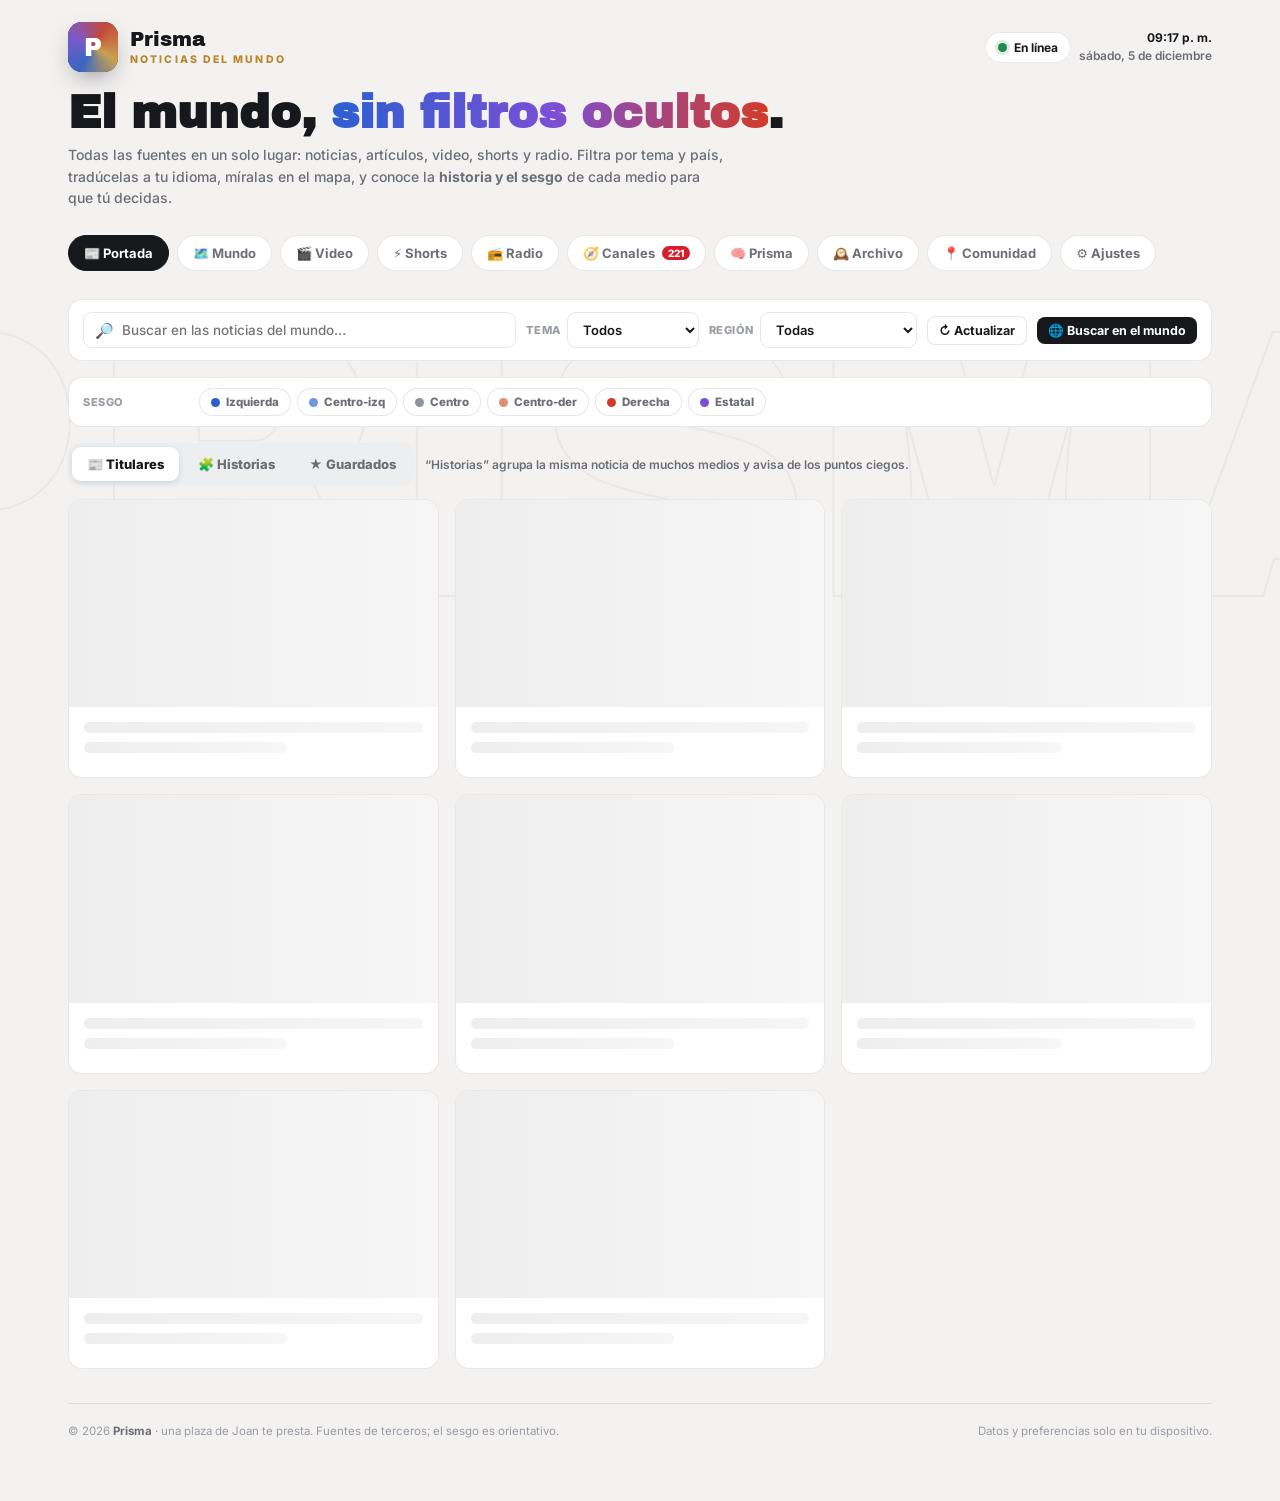
==== noticias.html @ 922c47dc "Perf de red: quitar peaje del sondeo, carrera de proxies en paralelo, timeouts en fallbacks - probeP" ====
<!DOCTYPE html>
<html lang="es-CO">
<head>
<meta charset="UTF-8">
<meta name="viewport" content="width=device-width, initial-scale=1.0, viewport-fit=cover">
<title>Prisma · Noticias del mundo</title>
<meta name="description" content="Todas las fuentes del mundo en un solo lugar: filtradas, traducidas, en el mapa, y con la historia y el sesgo de cada medio a la vista.">
<meta name="theme-color" content="#17181c">
<meta name="apple-mobile-web-app-capable" content="yes">
<meta name="mobile-web-app-capable" content="yes">
<meta name="apple-mobile-web-app-status-bar-style" content="black-translucent">
<meta name="apple-mobile-web-app-title" content="Prisma">
<link rel="icon" type="image/png" href="[data-uri]">
<link rel="apple-touch-icon" href="[data-uri]">
<link rel="manifest" href="data:application/json,%7B%22name%22%3A%22Prisma%20%C2%B7%20Noticias%20del%20mundo%22%2C%22short_name%22%3A%22Prisma%22%2C%22start_url%22%3A%22.%2Fnoticias.html%22%2C%22scope%22%3A%22.%2F%22%2C%22display%22%3A%22standalone%22%2C%22background_color%22%3A%22%2317181c%22%2C%22theme_color%22%3A%22%2317181c%22%2C%22icons%22%3A%5B%7B%22src%22%3A%22data%3Aimage%2Fpng%3Bbase64%2CiVBORw0KGgoAAAANSUhEUgAAAgAAAAIACAYAAAD0eNT6AAAOfUlEQVR42u3WwWkCURSGUbswCwsIWEIgrViSmywtwHJCdlYTWxDhwcz9zuI0cN8w%2F3c4fpz%2BAYCWgyMAgAAAAAQAACAAAAABAAAIAABAAAAAAgAAEAAAgAAAAAQAACAAAAABAAAIAABAAACvety%2F3QEEADB15N%2FlfiAAgMjoiwEQAIDhFwIgAID6%2BIsAEABAcPiFAAgAID7%2BIgAEABAdfxEAAgCIjr8IAAEARMdfBIAAAKLjLwJAAADR8RcBIAAAAQAIAKAy%2FiIABAAQHX8RAAIAEACAAAAq4y8CQAAAAgAQAIAAAAQAMHb8RQAIAEAAAAIAEACAAAAEACAAAAEACAAQAAIAEAAgAAQAIADA%2BIsAQACACDD%[base64]%2B4IAAIaOvDgAAQAYfTEAAgAw%2FEIABABg%2BIUACADA%2BIsAEACA8RcBIACA8vALARAAQHz8RQAIACA6%2FiIABAAIAAEACAAw%2FiIAEABg%2FEUAIADA%2BIsAQACAABAAgAAA4y8CAAEAAkAAAAIAjL8IAAQACAABAAIAEAACAAQAYPxFAAgAQAAIABAAgAAQACAAAAEgAEAAAAJAAIAAAASAAAABAAIAAQACAIw%[base64]%2BV3GQFAJQD%2Bvj6X8Z9CALDJka%2FGgUHvBcDKkRcHCABGj%2F6kGDDojQDY4uiLAQQAux%2F%2BPYeAQZ8dAHsafiGAADD8YwgAAWD4hQACgNj47yUCDPq8AJg0%2FiJAAGD8RYAAEADR8RcBAgDDLwQEgAAIDr8QEAAYfxEgAARAfPxFgADA%2BIsAASAAouMvAgQAAkAACAABIAAQABh%2FESAAWgFQHn8RIAAw%2FiJAACQDwPiLAAGA8RcBAiAWAEZfBAgABIAAEAACAAEgADD%2BIkAATA8AYy8CBAACQAAIAAGAABAAGH8RIACmB4CRFwECAAEgAASAAEAACAAEgAAQAAIAASAAMP4iQACMCwDjLgIEAAJAAAgAAYAAEAAIAAEgAAQAAkAAIAAEgAAQAAIAAYAAEAACQAAIAAQAAkAACAABIAAQAAgAASAABIAAQABg%[base64]%[base64]%2F%2BvjY5QAAAABJRU5ErkJggg%3D%3D%22%2C%22sizes%22%3A%22512x512%22%2C%22type%22%3A%22image%2Fpng%22%2C%22purpose%22%3A%22any%20maskable%22%7D%5D%7D">
<link rel="preconnect" href="https://fonts.googleapis.com">
<link rel="preconnect" href="https://fonts.gstatic.com" crossorigin>
<link rel="stylesheet" href="https://fonts.googleapis.com/css2?family=Archivo+Black&family=Inter:wght@400..900&family=JetBrains+Mono:wght@500..700&display=swap" media="print" onload="this.media='all'">
<noscript><link rel="stylesheet" href="https://fonts.googleapis.com/css2?family=Archivo+Black&family=Inter:wght@400..900&family=JetBrains+Mono:wght@500..700&display=swap"></noscript>
<style>
  :root{
    --negro:#17181c;--negro-2:#24262e;--negro-3:#2f323c;
    --rojo:#D81E2C;--rojo-osc:#A8121E;
    --oro:#b8862b;--oro-cl:#d9a83e;
    --verde:#1f8a4c;--ambar:#b7791f;--azul:#2b7fff;
    --blanco:#ffffff;--hueso:#f3f2f1;--gris:#6c6f76;--gris-claro:#9a9da4;
    --linea:rgba(23,24,28,.1);--linea-2:rgba(23,24,28,.06);--r:14px;
    /* espectro de sesgo (convencion AllSides: azul=izq, rojo=der) */
    --izq:#2b5fd0;--ci:#6f97e0;--centro:#8f949c;--cd:#e0906f;--der:#d23b28;--estatal:#7a4fd6;
  }
  *{box-sizing:border-box;margin:0;padding:0}
  html,body{min-height:100%}
  body{font-family:'Inter',system-ui,-apple-system,sans-serif;background:var(--hueso);color:var(--negro);
    -webkit-font-smoothing:antialiased;position:relative;overflow-x:hidden}
  h1,h2,h3,h4{line-height:1.14;letter-spacing:-.01em}
  .display{font-family:'Archivo Black',system-ui,sans-serif;letter-spacing:0}
  .mono{font-family:'JetBrains Mono',monospace}
  button,select,input,textarea{font-family:inherit}
  button{cursor:pointer;border:none;background:none}
  a{color:inherit;text-decoration:none}
  img{max-width:100%;display:block}

  body::before{content:"PRISMA";position:fixed;font-family:'Archivo Black',sans-serif;font-size:30vw;
    color:transparent;-webkit-text-stroke:2px rgba(23,24,28,.045);top:52%;left:50%;
    transform:translate(-50%,-50%);white-space:nowrap;pointer-events:none;z-index:0}

  .wrap{position:relative;z-index:1;max-width:1180px;margin:0 auto;padding:22px 18px 60px}

  /* ---- cabecera ---- */
  header{display:flex;align-items:center;justify-content:space-between;gap:14px;flex-wrap:wrap}
  .brand{display:flex;align-items:center;gap:12px}
  .seal{width:50px;height:50px;border-radius:14px;background:var(--negro);color:#fff;display:grid;place-items:center;
    font-family:'Archivo Black';font-size:25px;box-shadow:0 10px 26px -10px rgba(23,24,28,.6);flex:none;position:relative;overflow:hidden}
  .seal::after{content:"";position:absolute;inset:0;background:conic-gradient(from 210deg,var(--izq),#7a4fd6,var(--der),var(--oro-cl),var(--izq));opacity:.9;mix-blend-mode:screen}
  .seal span{position:relative;z-index:1}
  .brand .bt .l1{font-family:'Archivo Black';font-size:20px;line-height:1}
  .brand .bt .l2{font-size:10.5px;color:var(--oro);font-weight:800;letter-spacing:.2em;text-transform:uppercase;margin-top:4px}
  .hstatus{display:flex;align-items:center;gap:8px;flex-wrap:wrap}
  .chip-net{display:inline-flex;align-items:center;gap:7px;font-size:12px;font-weight:700;padding:7px 12px;border-radius:999px;
    background:#fff;border:1.5px solid var(--linea)}
  .chip-net .led{width:9px;height:9px;border-radius:50%;background:var(--gris-claro);flex:none}
  .chip-net.on .led{background:var(--verde);box-shadow:0 0 0 3px rgba(31,138,76,.16)}
  .chip-net.off .led{background:var(--ambar)}
  .clock{font-size:12px;color:var(--gris);font-weight:600;text-align:right;line-height:1.5}
  .clock b{color:var(--negro)}

  /* ---- ticker ultima hora ---- */
  .ticker{margin:16px 0 4px;background:var(--negro);color:#fff;border-radius:12px;display:flex;align-items:center;gap:0;overflow:hidden;height:42px}
  .ticker .lbl{background:var(--rojo);height:100%;display:flex;align-items:center;gap:7px;padding:0 14px;font-weight:900;font-size:11.5px;
    letter-spacing:.08em;text-transform:uppercase;white-space:nowrap;flex:none}
  .ticker .lbl .dotlive{width:8px;height:8px;border-radius:50%;background:#fff;animation:pulse 1.1s infinite}
  .ticker .track{flex:1;overflow:hidden;position:relative;height:100%}
  .ticker .move{position:absolute;white-space:nowrap;display:flex;align-items:center;height:100%;will-change:transform;animation:tick 60s linear infinite}
  .ticker .move:hover{animation-play-state:paused}
  .ticker .move a{font-size:13px;font-weight:600;padding:0 26px;color:#f0f0f0;position:relative}
  .ticker .move a::before{content:"";position:absolute;left:0;top:50%;width:4px;height:4px;border-radius:50%;background:var(--oro-cl);transform:translateY(-50%)}
  @keyframes tick{from{transform:translateX(0)}to{transform:translateX(-50%)}}
  @keyframes pulse{50%{opacity:.3}}

  /* ---- hero ---- */
  .hero{margin:18px 0 6px}
  .hero h1{font-family:'Archivo Black';font-size:clamp(28px,5.4vw,46px);line-height:1}
  .hero h1 .g{background:linear-gradient(90deg,var(--izq),#7a4fd6,var(--der));-webkit-background-clip:text;background-clip:text;-webkit-text-fill-color:transparent}
  .hero p{color:var(--gris);font-size:14px;font-weight:500;margin-top:8px;max-width:660px;line-height:1.55}

  /* ---- tabs ---- */
  .tabs{display:flex;gap:8px;flex-wrap:wrap;margin:16px 0 18px;position:sticky;top:0;z-index:30;padding:10px 0;
    background:linear-gradient(var(--hueso) 72%,transparent)}
  .tab{border:1.5px solid var(--linea);background:#fff;padding:9px 15px;border-radius:999px;font-weight:700;font-size:13px;
    color:var(--gris);transition:.13s;display:inline-flex;align-items:center;gap:7px}
  .tab:hover{border-color:var(--negro);color:var(--negro)}
  .tab.on{background:var(--negro);border-color:var(--negro);color:#fff}
  .tab .b{font-size:10px;background:var(--rojo);color:#fff;border-radius:999px;padding:1px 6px;font-weight:800}

  .view{display:none;animation:fade .25s ease}
  .view.on{display:block}
  @keyframes fade{from{opacity:0;transform:translateY(4px)}to{opacity:1;transform:none}}

  /* ---- filtros ---- */
  .filters{background:#fff;border:1px solid var(--linea);border-radius:var(--r);padding:12px 14px;margin-bottom:16px;
    display:flex;gap:10px;flex-wrap:wrap;align-items:center}
  .fgroup{display:flex;align-items:center;gap:6px}
  .fgroup>span{font-size:11px;font-weight:800;text-transform:uppercase;letter-spacing:.05em;color:var(--gris-claro)}
  .sel{font-size:13px;font-weight:600;padding:8px 11px;border:1.5px solid var(--linea);border-radius:9px;background:#fff;color:var(--negro)}
  .sel:focus{outline:none;border-color:var(--negro)}
  .search{flex:1;min-width:180px;display:flex;align-items:center;gap:8px;background:#fff;border:1.5px solid var(--linea);border-radius:9px;padding:0 11px}
  .search input{border:none;outline:none;padding:9px 0;font-size:13.5px;font-weight:500;width:100%;background:none}
  .search .ic{color:var(--gris-claro);font-size:15px}
  .btn{display:inline-flex;align-items:center;justify-content:center;gap:7px;font-weight:700;font-size:13.5px;padding:9px 15px;border-radius:10px;transition:.13s;white-space:nowrap}
  .btn-negro{background:var(--negro);color:#fff}.btn-negro:hover{background:var(--negro-2)}
  .btn-ghost{background:#fff;border:1.5px solid var(--linea);color:var(--negro)}.btn-ghost:hover{border-color:var(--negro)}
  .btn-sm{padding:6px 11px;font-size:12.5px;border-radius:8px}
  .btn[disabled]{opacity:.45;cursor:not-allowed}

  /* chips de sesgo (filtro) */
  .biaschips{display:flex;gap:6px;flex-wrap:wrap}
  .bchip{font-size:11.5px;font-weight:800;padding:6px 11px;border-radius:999px;border:1.5px solid var(--linea);background:#fff;color:var(--gris);display:inline-flex;align-items:center;gap:6px}
  .bchip .dot{width:9px;height:9px;border-radius:50%}
  .bchip.on{color:#fff;border-color:transparent}
  .bchip[data-b="izq"].on{background:var(--izq)} .bchip[data-b="ci"].on{background:var(--ci)}
  .bchip[data-b="centro"].on{background:var(--centro)} .bchip[data-b="cd"].on{background:var(--cd)}
  .bchip[data-b="der"].on{background:var(--der)} .bchip[data-b="estatal"].on{background:var(--estatal)}

  /* ---- feed ---- */
  .feedgrid{display:grid;grid-template-columns:repeat(auto-fill,minmax(310px,1fr));gap:16px}
  .art{background:#fff;border:1px solid var(--linea);border-radius:var(--r);overflow:hidden;display:flex;flex-direction:column;transition:.15s}
  .art:hover{transform:translateY(-3px);box-shadow:0 22px 44px -26px rgba(23,24,28,.5)}
  .art .thumb{aspect-ratio:16/9;background:#e9eaec no-repeat center/cover;position:relative}
  .art .thumb .noimg{position:absolute;inset:0;display:grid;place-items:center;font-size:30px;opacity:.25}
  .art .thumb .cat{position:absolute;left:10px;top:10px;font-size:10px;font-weight:800;text-transform:uppercase;letter-spacing:.05em;
    background:rgba(23,24,28,.82);color:#fff;padding:4px 9px;border-radius:999px;backdrop-filter:blur(3px)}
  .art-b{padding:14px 15px 15px;display:flex;flex-direction:column;flex:1}
  .art-src{display:flex;align-items:center;gap:8px;font-size:11.5px;color:var(--gris);font-weight:600;flex-wrap:wrap}
  .art-src .nm{font-weight:800;color:var(--negro)}
  .art-t{font-size:16px;font-weight:800;margin:8px 0 6px;line-height:1.28}
  .art-x{font-size:13px;color:var(--gris);font-weight:500;line-height:1.5;flex:1;overflow:hidden;display:-webkit-box;-webkit-line-clamp:3;-webkit-box-orient:vertical}
  .art-foot{display:flex;gap:6px;margin-top:12px;flex-wrap:wrap;align-items:center}
  .lnk{font-size:12px;font-weight:800;color:var(--negro);display:inline-flex;align-items:center;gap:5px;padding:6px 9px;border-radius:8px;border:1.5px solid var(--linea);transition:.12s}
  .lnk:hover{background:var(--negro);color:#fff;border-color:var(--negro)}
  .lnk.tr{color:var(--izq);border-color:rgba(43,95,208,.3)}.lnk.tr:hover{background:var(--izq);color:#fff;border-color:var(--izq)}
  .lnk.tr.done{color:var(--verde);border-color:rgba(31,138,76,.3)}

  /* insignia de sesgo */
  .bbadge{font-size:10.5px;font-weight:800;padding:3px 8px;border-radius:999px;display:inline-flex;align-items:center;gap:5px;white-space:nowrap;color:#fff}
  .bbadge .dt{width:7px;height:7px;border-radius:50%;background:rgba(255,255,255,.9)}
  .bbadge.izq{background:var(--izq)}.bbadge.ci{background:var(--ci)}.bbadge.centro{background:var(--centro)}
  .bbadge.cd{background:var(--cd);color:#3a1f14}.bbadge.der{background:var(--der)}.bbadge.estatal{background:var(--estatal)}
  .bbadge.cd .dt{background:rgba(58,31,20,.5)}

  /* skeleton */
  .sk{background:#fff;border:1px solid var(--linea);border-radius:var(--r);overflow:hidden}
  .sk .a{aspect-ratio:16/9;background:linear-gradient(90deg,#eee,#f6f6f6,#eee);background-size:200% 100%;animation:sh 1.3s infinite}
  .sk .b{padding:15px}.sk .l{height:11px;border-radius:6px;background:#eee;margin-bottom:9px;animation:sh 1.3s infinite;background-size:200% 100%;background-image:linear-gradient(90deg,#eee,#f6f6f6,#eee)}
  .sk .l.s{width:60%}
  @keyframes sh{to{background-position:-200% 0}}

  .empty{grid-column:1/-1;padding:56px 18px;text-align:center;color:var(--gris)}
  .empty .ic{font-size:40px;opacity:.4;margin-bottom:10px}
  .empty p{font-size:14px;font-weight:600;line-height:1.6;max-width:420px;margin:0 auto}

  .loadmore{display:flex;justify-content:center;margin-top:22px}

  /* ---- mapa ---- */
  .mapwrap{background:#fff;border:1px solid var(--linea);border-radius:var(--r);overflow:hidden}
  #map{height:min(62vh,560px);width:100%;background:#dfe3e8}
  .map-leg{display:flex;gap:14px;flex-wrap:wrap;padding:12px 16px;border-top:1px solid var(--linea);font-size:12px;color:var(--gris);font-weight:600;align-items:center}
  .map-leg .it{display:inline-flex;align-items:center;gap:6px}
  .map-leg .d{width:11px;height:11px;border-radius:50%}
  .mapfallback{padding:40px 20px;text-align:center;color:var(--gris)}
  .leaflet-popup-content{font-family:'Inter',sans-serif;margin:11px 13px;font-size:12.5px}
  .leaflet-popup-content b{font-size:13px}
  .pp-h{font-weight:900;font-size:13.5px;margin-bottom:6px}
  .pp-h .c{font-size:11px;color:#6c6f76;font-weight:700}
  .pp-it{display:block;padding:5px 0;border-top:1px solid #eee;font-weight:600;color:#17181c;line-height:1.35}

  /* ---- video / shorts ---- */
  .vgrid{display:grid;grid-template-columns:repeat(auto-fill,minmax(280px,1fr));gap:16px}
  .vcard{background:#fff;border:1px solid var(--linea);border-radius:var(--r);overflow:hidden;cursor:pointer;transition:.15s}
  .vcard:hover{transform:translateY(-3px);box-shadow:0 22px 44px -26px rgba(23,24,28,.5)}
  .vcard .vth{aspect-ratio:16/9;background:#111 no-repeat center/cover;position:relative}
  .vcard .vth .play{position:absolute;inset:0;display:grid;place-items:center;color:#fff;font-size:44px;opacity:.92;text-shadow:0 3px 14px rgba(0,0,0,.5)}
  .vcard .vb{padding:12px 13px}
  .vcard .vt{font-size:13.5px;font-weight:700;line-height:1.35;display:-webkit-box;-webkit-line-clamp:2;-webkit-box-orient:vertical;overflow:hidden}
  .vcard .vs{font-size:11.5px;color:var(--gris);font-weight:700;margin-top:7px;display:flex;gap:7px;align-items:center}
  .modal{position:fixed;inset:0;z-index:200;background:rgba(10,11,13,.82);display:none;align-items:center;justify-content:center;padding:16px;backdrop-filter:blur(3px)}
  .modal.on{display:flex}
  .modal .box{width:min(920px,100%);background:#000;border-radius:14px;overflow:hidden;position:relative}
  .modal .box.vert{width:min(420px,100%)}
  .modal .vframe{aspect-ratio:16/9;width:100%}
  .modal .box.vert .vframe{aspect-ratio:9/16;max-height:82vh}
  .modal .x{position:absolute;top:-12px;right:-12px;width:38px;height:38px;border-radius:50%;background:#fff;color:#17181c;font-size:20px;font-weight:900;display:grid;place-items:center;box-shadow:0 6px 20px rgba(0,0,0,.4);z-index:3}
  @media(max-width:520px){.modal .x{top:6px;right:6px}}

  .shortsrail{display:flex;gap:14px;overflow-x:auto;padding:4px 2px 14px;scroll-snap-type:x mandatory}
  .short{flex:none;width:200px;aspect-ratio:9/16;border-radius:14px;overflow:hidden;position:relative;scroll-snap-align:start;cursor:pointer;background:#111 no-repeat center/cover;border:1px solid var(--linea)}
  .short .ov{position:absolute;inset:0;background:linear-gradient(transparent 45%,rgba(0,0,0,.82));display:flex;flex-direction:column;justify-content:flex-end;padding:12px}
  .short .ov .st{color:#fff;font-size:12px;font-weight:700;line-height:1.3;display:-webkit-box;-webkit-line-clamp:3;-webkit-box-orient:vertical;overflow:hidden}
  .short .ov .ss{color:#e7c96b;font-size:10.5px;font-weight:800;margin-top:6px;text-transform:uppercase;letter-spacing:.04em}
  .short .play{position:absolute;top:10px;right:10px;font-size:18px;color:#fff;opacity:.9}

  /* ---- radio ---- */
  .radiobar{position:sticky;bottom:0;z-index:40;background:var(--negro);color:#fff;border-radius:14px;padding:12px 14px;display:none;
    align-items:center;gap:12px;margin-top:16px;box-shadow:0 -6px 30px -12px rgba(0,0,0,.4)}
  .radiobar.on{display:flex}
  .radiobar .pp{width:44px;height:44px;border-radius:50%;background:var(--rojo);color:#fff;display:grid;place-items:center;font-size:18px;flex:none}
  .radiobar .meta{flex:1;min-width:0}
  .radiobar .meta .nm{font-weight:800;font-size:14px;white-space:nowrap;overflow:hidden;text-overflow:ellipsis}
  .radiobar .meta .st{font-size:11.5px;color:var(--gris-claro);font-weight:600;display:flex;align-items:center;gap:6px}
  .eq{display:inline-flex;gap:2px;align-items:flex-end;height:12px}
  .eq i{width:3px;background:var(--verde);border-radius:2px;animation:eq .9s infinite ease-in-out}
  .eq i:nth-child(2){animation-delay:.2s}.eq i:nth-child(3){animation-delay:.4s}.eq i:nth-child(4){animation-delay:.15s}
  @keyframes eq{0%,100%{height:3px}50%{height:12px}}
  .radiolist{display:grid;grid-template-columns:repeat(auto-fill,minmax(260px,1fr));gap:12px}
  .rstat{background:#fff;border:1px solid var(--linea);border-radius:var(--r);padding:13px 14px;display:flex;gap:11px;align-items:center;cursor:pointer;transition:.13s;border-left:3px solid var(--linea)}
  .rstat:hover{border-left-color:var(--rojo);transform:translateY(-2px);box-shadow:0 16px 34px -22px rgba(23,24,28,.45)}
  .rstat.playing{border-left-color:var(--verde);background:#f6fbf8}
  .rstat .ricon{width:42px;height:42px;border-radius:10px;background:var(--hueso) no-repeat center/contain;flex:none;display:grid;place-items:center;font-size:19px;border:1px solid var(--linea)}
  .rstat .rnm{font-weight:800;font-size:13.5px;line-height:1.25;overflow:hidden;display:-webkit-box;-webkit-line-clamp:2;-webkit-box-orient:vertical}
  .rstat .rmeta{font-size:11px;color:var(--gris);font-weight:600;margin-top:3px}

  /* ---- canales / directorio ---- */
  .chan{background:#fff;border:1px solid var(--linea);border-radius:var(--r);padding:16px;transition:.15s;border-top:4px solid var(--centro)}
  .chan[data-b="izq"]{border-top-color:var(--izq)}.chan[data-b="ci"]{border-top-color:var(--ci)}
  .chan[data-b="centro"]{border-top-color:var(--centro)}.chan[data-b="cd"]{border-top-color:var(--cd)}
  .chan[data-b="der"]{border-top-color:var(--der)}.chan[data-b="estatal"]{border-top-color:var(--estatal)}
  .changrid{display:grid;grid-template-columns:repeat(auto-fill,minmax(320px,1fr));gap:16px}
  .chan-h{display:flex;align-items:flex-start;justify-content:space-between;gap:10px}
  .chan-h .nm{font-size:17px;font-weight:900}
  .chan-h .meta{font-size:11.5px;color:var(--gris);font-weight:700;margin-top:2px}
  .chan .hist{font-size:12.5px;color:var(--gris);font-weight:500;line-height:1.5;margin:11px 0}
  .chan .cred{display:inline-flex;align-items:center;gap:6px;font-size:11px;font-weight:800;text-transform:uppercase;letter-spacing:.03em;padding:3px 8px;border-radius:6px}
  .cred.alta{background:#e2efe7;color:#146b3a}.cred.media{background:#fdf2d9;color:#8a5a11}
  .cred.baja{background:#fbe4e2;color:#a8121e}.cred.mixta{background:#eceef0;color:#4a4d54}
  /* medidor */
  .bmeter{margin:12px 0 4px}
  .btrack{position:relative;height:9px;border-radius:999px;background:linear-gradient(90deg,var(--izq),var(--ci),var(--centro),var(--cd),var(--der))}
  .btrack .mk{position:absolute;top:50%;width:16px;height:16px;border-radius:50%;background:#fff;border:3px solid var(--negro);transform:translate(-50%,-50%);box-shadow:0 2px 6px rgba(0,0,0,.25)}
  .blabels{display:flex;justify-content:space-between;font-size:10px;font-weight:800;color:var(--gris-claro);text-transform:uppercase;letter-spacing:.04em;margin-top:6px}
  .bstate{margin:12px 0 4px;display:flex;align-items:center;gap:9px;font-weight:800;color:var(--estatal);font-size:13px}
  .bsrc{font-size:10.5px;color:var(--gris-claro);font-weight:700;margin-top:6px}
  .chan-links{display:flex;gap:6px;flex-wrap:wrap;margin-top:12px}
  .chan-links a{font-size:11.5px;font-weight:800;padding:6px 10px;border-radius:8px;border:1.5px solid var(--linea);color:var(--negro);transition:.12s;display:inline-flex;gap:5px;align-items:center}
  .chan-links a:hover{background:var(--negro);color:#fff;border-color:var(--negro)}
  /* propiedad / seguir el dinero */
  .own{margin:12px 0 4px;border:1px solid var(--linea);border-radius:10px;overflow:hidden;background:#fbfbfb}
  .own summary{cursor:pointer;list-style:none;padding:9px 12px;font-size:12.5px;font-weight:800;color:var(--negro);display:flex;align-items:center;gap:7px}
  .own summary::-webkit-details-marker{display:none}
  .own summary::after{content:"▾";margin-left:auto;color:var(--gris-claro);transition:.15s}
  .own[open] summary::after{transform:rotate(180deg)}
  .own summary:hover{background:#f3f2f1}
  .own-body{padding:2px 12px 12px}
  .own-row{display:flex;gap:8px;align-items:flex-start;font-size:12px;color:var(--gris);font-weight:500;line-height:1.5;padding:7px 0;border-top:1px solid var(--linea-2)}
  .own-row b{color:var(--negro);font-weight:800}
  .own-row .own-ic{flex:none;font-size:13px;line-height:1.4}
  .own-row.warn{color:#8a5a11}.own-row.warn b{color:#a8121e}
  .own-src{font-size:10.5px;color:var(--gris-claro);font-weight:700;margin-top:8px}
  .chip-int{font-size:10px;font-weight:800;padding:3px 7px;border-radius:999px;background:#fbe4e2;color:#a8121e;white-space:nowrap}
  .chip-ext{font-size:9.5px;font-weight:800;padding:2px 6px;border-radius:999px;background:#fdf2d9;color:#8a5a11;white-space:nowrap;text-transform:uppercase;letter-spacing:.03em}

  /* ---- pestaña Prisma (contenido propio) ---- */
  .seg{display:inline-flex;background:#eceef0;border-radius:12px;padding:4px;gap:4px;margin-bottom:18px;flex-wrap:wrap;max-width:100%}
  .segbtn{border:none;background:none;padding:9px 15px;border-radius:9px;font-weight:800;font-size:13px;color:var(--gris);transition:.13s;white-space:nowrap}
  .segbtn.on{background:#fff;color:var(--negro);box-shadow:0 2px 8px -3px rgba(23,24,28,.25)}
  .seg-view{display:none;animation:fade .25s ease}.seg-view.on{display:block}
  .ai-card{background:#fff;border:1px solid var(--linea);border-radius:var(--r);border-left:3px solid #7a4fd6;padding:16px 18px;font-size:14px;line-height:1.62;color:var(--negro)}
  .ai-card b{font-weight:800}
  .ai-card p{margin:0 0 9px}.ai-card ul{margin:2px 0 10px;padding-left:20px}.ai-card li{margin-bottom:6px}
  .ai-card h4{font-size:14.5px;font-weight:800;margin:12px 0 6px}
  .ai-loading{background:#fff;border:1px solid var(--linea);border-radius:var(--r);padding:22px;text-align:center;color:var(--gris);font-weight:600;font-size:13.5px}
  .ai-loading::before{content:"✨";display:block;font-size:26px;margin-bottom:8px;animation:pulse 1.1s infinite}
  .ai-foot{font-size:11px;color:var(--gris-claro);font-weight:600;margin-top:9px;line-height:1.5;padding:0 4px}
  .nokey{background:#fff;border:1px solid var(--linea);border-left:3px solid var(--ambar);border-radius:12px;padding:16px 18px;font-size:13.5px;color:var(--gris);line-height:1.6}
  .nokey b{color:var(--negro)}
  .spectrum{display:grid;grid-template-columns:repeat(3,1fr);gap:12px;margin-bottom:16px}
  @media(max-width:760px){.spectrum{grid-template-columns:1fr}}
  .spec-col{background:#fff;border:1px solid var(--linea);border-radius:var(--r);overflow:hidden;border-top:4px solid var(--centro)}
  .spec-col.izq{border-top-color:var(--izq)} .spec-col.centro{border-top-color:var(--centro)} .spec-col.der{border-top-color:var(--der)}
  .spec-h{padding:10px 14px;font-weight:800;font-size:13px;border-bottom:1px solid var(--linea);display:flex;align-items:center;justify-content:space-between;gap:6px}
  .spec-h .n{font-size:11px;color:var(--gris);font-weight:700}
  .spec-item{display:block;padding:9px 14px;border-top:1px solid var(--linea-2);font-size:12.5px;font-weight:600;line-height:1.4;color:var(--negro)}
  .spec-item:first-child{border-top:none}
  .spec-item .src{font-size:10.5px;color:var(--gris);font-weight:700;display:block;margin-top:3px}
  .spec-empty{padding:16px 14px;font-size:12px;color:var(--gris-claro);font-weight:600;text-align:center}

  .agendagrid{display:grid;grid-template-columns:repeat(auto-fill,minmax(300px,1fr));gap:14px}
  .evcard{background:#fff;border:1px solid var(--linea);border-radius:var(--r);padding:15px 16px;display:flex;flex-direction:column;transition:.15s;border-top:3px solid #7a4fd6}
  .evcard:hover{transform:translateY(-2px);box-shadow:0 18px 40px -24px rgba(23,24,28,.5)}
  .ev-top{display:flex;gap:11px;align-items:flex-start}
  .ev-date{flex:none;width:52px;text-align:center;background:var(--negro);color:#fff;border-radius:10px;padding:7px 4px;line-height:1}
  .ev-date .d{font-size:19px;font-weight:900;font-family:'Archivo Black'}
  .ev-date .m{font-size:9.5px;font-weight:800;text-transform:uppercase;letter-spacing:.05em;margin-top:3px;opacity:.85}
  .ev-date .y{font-size:9px;font-weight:700;opacity:.6;margin-top:2px}
  .ev-nm{font-size:15px;font-weight:800;line-height:1.2}
  .ev-meta{font-size:11.5px;color:var(--gris);font-weight:700;margin-top:3px}
  .ev-desc{font-size:12.5px;color:var(--gris);font-weight:500;line-height:1.5;margin:10px 0 12px;flex:1}
  .ev-chips{display:flex;gap:6px;flex-wrap:wrap;align-items:center}
  .ev-tipo{font-size:10px;font-weight:800;text-transform:uppercase;letter-spacing:.04em;padding:3px 8px;border-radius:999px;background:#efe9fb;color:#5b3df5}
  .ev-online{font-size:10px;font-weight:800;padding:3px 8px;border-radius:999px;background:var(--verde-tint,#e2efe7);color:#146b3a}
  .ev-link{margin-left:auto;font-size:12px;font-weight:800;color:var(--negro)}
  .ev-link:hover{text-decoration:underline}
  /* ---- archivo ---- */
  .arch-h{font-weight:800;font-size:14px;margin:16px 0 12px;display:flex;align-items:center;gap:8px}
  .arch-h .n{font-size:11.5px;color:var(--gris);font-weight:700}
  .vcard .vth .yr{position:absolute;left:8px;top:8px;font-size:10.5px;font-weight:800;background:rgba(23,24,28,.82);color:#fff;padding:3px 8px;border-radius:999px;backdrop-filter:blur(3px)}
  .vcard .vth .arch-badge{position:absolute;right:8px;top:8px;font-size:9.5px;font-weight:800;background:rgba(122,79,214,.92);color:#fff;padding:3px 7px;border-radius:999px;text-transform:uppercase;letter-spacing:.03em}
  .doc-tema{display:inline-block;font-size:10px;font-weight:800;text-transform:uppercase;letter-spacing:.04em;padding:2px 7px;border-radius:999px;background:#efe9fb;color:#5b3df5;margin-top:6px}
  .wb-card{background:#fff;border:1px solid var(--linea);border-radius:var(--r);border-left:3px solid var(--oro);padding:16px 18px;display:flex;gap:14px;align-items:center;flex-wrap:wrap}
  .wb-card .em{font-size:30px}
  .wb-card .t{font-weight:800;font-size:15px}
  .wb-card .s{font-size:12.5px;color:var(--gris);font-weight:600;margin-top:3px}
  .wb-preset{font-size:11.5px;font-weight:800;padding:6px 11px;border-radius:999px;border:1.5px solid var(--linea);background:#fff;color:var(--negro);cursor:pointer;transition:.12s}
  .wb-preset:hover{background:var(--negro);color:#fff;border-color:var(--negro)}
  .hemarticle{display:flex;gap:11px;padding:11px 0;border-top:1px solid var(--linea-2)}
  .hemarticle .hem-dt{font-family:'JetBrains Mono';font-size:11px;font-weight:700;color:var(--gris);white-space:nowrap;padding-top:2px;flex:none}
  .hemarticle a{font-size:13px;font-weight:600;line-height:1.4;color:var(--negro)}
  .hemarticle .hem-src{font-size:11px;color:var(--gris);font-weight:700}
  /* ---- historias (agrupación + puntos ciegos) ---- */
  .storycard{background:#fff;border:1px solid var(--linea);border-radius:var(--r);overflow:hidden;margin-bottom:14px;transition:.15s}
  .storycard:hover{box-shadow:0 20px 44px -26px rgba(23,24,28,.5)}
  .story-top{display:flex;gap:14px;padding:15px 16px}
  .story-thumb{flex:none;width:104px;height:78px;border-radius:10px;background:#e9eaec no-repeat center/cover}
  .story-thumb .ni{width:100%;height:100%;display:grid;place-items:center;font-size:26px;opacity:.3}
  .story-b{flex:1;min-width:0}
  .story-t{font-size:15.5px;font-weight:800;line-height:1.3}
  .story-meta{font-size:12px;color:var(--gris);font-weight:700;margin-top:7px;display:flex;align-items:center;gap:8px;flex-wrap:wrap}
  .biasbar{display:flex;height:8px;border-radius:999px;overflow:hidden;margin-top:9px;background:#eceef0;max-width:260px}
  .biasbar i{display:block;height:100%}
  .biasbar .bi{background:var(--izq)}.biasbar .bc{background:var(--centro)}.biasbar .bd{background:var(--der)}.biasbar .be{background:var(--estatal)}
  .blindspot{font-size:11px;font-weight:800;padding:4px 9px;border-radius:999px;background:#fbe4e2;color:#a8121e;display:inline-flex;align-items:center;gap:5px}
  .blindspot.soft{background:#eef1f4;color:#4a4d54}
  .story-more{border-top:1px solid var(--linea)}
  .story-more summary{cursor:pointer;list-style:none;padding:9px 16px;font-size:12.5px;font-weight:800;color:var(--negro)}
  .story-more summary::-webkit-details-marker{display:none}
  .story-more summary::after{content:"▾";float:right;color:var(--gris-claro)}
  .story-more[open] summary::after{transform:rotate(180deg)}
  .story-ver{display:flex;gap:9px;padding:8px 16px;border-top:1px solid var(--linea-2);align-items:flex-start;font-size:12.5px}
  .story-ver .vdot{width:9px;height:9px;border-radius:50%;margin-top:4px;flex:none}
  .story-ver a{font-weight:600;color:var(--negro);line-height:1.35}
  .story-ver .vsrc{font-size:10.5px;color:var(--gris);font-weight:700;display:block;margin-top:2px}
  .bookmark{border:none;background:none;cursor:pointer;font-size:15px;line-height:1;color:var(--gris-claro);padding:6px 9px;border-radius:8px;border:1.5px solid var(--linea);transition:.12s;font-weight:800}
  .bookmark.on{color:#fff;background:var(--rojo);border-color:var(--rojo)}
  .follow-chips{display:flex;gap:6px;flex-wrap:wrap}
  .fchip2{font-size:11.5px;font-weight:800;padding:5px 10px;border-radius:999px;border:1.5px solid var(--linea);background:#fff;color:var(--negro);cursor:pointer;display:inline-flex;align-items:center;gap:6px}
  .fchip2:hover{border-color:var(--negro)} .fchip2 .x{color:var(--gris-claro);font-weight:900}

  /* ---- ajustes ---- */
  .card{background:#fff;border:1px solid var(--linea);border-radius:var(--r);padding:18px;margin-bottom:16px}
  .card h3{font-size:15.5px;font-weight:800;margin-bottom:4px;display:flex;align-items:center;gap:8px}
  .card .sub{font-size:12.5px;color:var(--gris);font-weight:500;line-height:1.5;margin-bottom:14px}
  .row{display:flex;align-items:center;justify-content:space-between;gap:12px;padding:11px 0;border-top:1px solid var(--linea-2);flex-wrap:wrap}
  .row:first-of-type{border-top:none}
  .row .lab{font-size:13.5px;font-weight:700}
  .row .desc{font-size:11.5px;color:var(--gris);font-weight:500;margin-top:2px;max-width:520px}
  .sw{width:48px;height:27px;border-radius:999px;background:#d3d5d9;position:relative;transition:.15s;flex:none;cursor:pointer}
  .sw::after{content:"";position:absolute;top:3px;left:3px;width:21px;height:21px;border-radius:50%;background:#fff;transition:.15s;box-shadow:0 1px 3px rgba(0,0,0,.25)}
  .sw.on{background:var(--verde)}.sw.on::after{left:24px}
  .txin{width:100%;font-size:13.5px;padding:11px 12px;border:1.5px solid var(--linea);border-radius:10px;background:#fff;font-family:'JetBrains Mono',monospace}
  .txin:focus{outline:none;border-color:var(--negro)}
  .note{background:#fff;border:1px solid var(--linea);border-left:3px solid var(--oro);border-radius:12px;padding:13px 15px;font-size:12.5px;color:var(--gris);line-height:1.6}
  .note b{color:var(--negro)}
  .srcpick{display:grid;grid-template-columns:repeat(auto-fill,minmax(220px,1fr));gap:8px;margin-top:6px}
  .srcpick label{display:flex;align-items:center;gap:8px;font-size:12.5px;font-weight:600;padding:8px 10px;border:1.5px solid var(--linea);border-radius:9px;cursor:pointer}
  .srcpick label input{accent-color:var(--negro)}

  .toast{position:fixed;left:50%;bottom:22px;transform:translateX(-50%) translateY(20px);background:var(--negro);color:#fff;
    padding:12px 18px;border-radius:12px;font-size:13.5px;font-weight:700;z-index:300;opacity:0;transition:.25s;pointer-events:none;box-shadow:0 12px 30px -10px rgba(0,0,0,.5);max-width:90vw;text-align:center}
  .toast.on{opacity:1;transform:translateX(-50%) translateY(0)}

  footer{margin-top:34px;padding-top:18px;border-top:1px solid var(--linea);
    display:flex;justify-content:space-between;gap:12px;flex-wrap:wrap;font-size:11.5px;color:var(--gris-claro);line-height:1.6}
  footer b{color:var(--gris)}

  @media(max-width:640px){
    .wrap{padding:16px 13px 60px}
    .feedgrid,.vgrid,.changrid,.radiolist{grid-template-columns:1fr}
    .clock{display:none}
    .tabs{gap:6px}
    .tab{padding:8px 12px;font-size:12.5px}
  }
</style>
</head>
<body>
<div class="wrap">

  <header>
    <div class="brand">
      <div class="seal"><span>P</span></div>
      <div class="bt"><div class="l1">Prisma</div><div class="l2">Noticias del mundo</div></div>
    </div>
    <div class="hstatus">
      <span class="chip-net" id="netchip"><span class="led"></span><span id="nettxt">Conectando…</span></span>
      <div class="clock" id="clock"></div>
    </div>
  </header>

  <!-- ticker de ultima hora -->
  <div class="ticker" id="ticker" style="display:none">
    <div class="lbl"><span class="dotlive"></span>Última hora</div>
    <div class="track"><div class="move" id="tickmove"></div></div>
  </div>

  <div class="hero">
    <h1 class="display">El mundo, <span class="g">sin filtros ocultos</span>.</h1>
    <p>Todas las fuentes en un solo lugar: noticias, artículos, video, shorts y radio. Filtra por tema y país, tradúcelas a tu idioma, míralas en el mapa, y conoce la <b>historia y el sesgo</b> de cada medio para que tú decidas.</p>
  </div>

  <!-- pestañas -->
  <div class="tabs" id="tabs">
    <button class="tab on" data-v="portada">📰 Portada</button>
    <button class="tab" data-v="mundo">🗺️ Mundo</button>
    <button class="tab" data-v="video">🎬 Video</button>
    <button class="tab" data-v="shorts">⚡ Shorts</button>
    <button class="tab" data-v="radio">📻 Radio</button>
    <button class="tab" data-v="canales">🧭 Canales <span class="b" id="chanCount"></span></button>
    <button class="tab" data-v="prisma">🧠 Prisma</button>
    <button class="tab" data-v="archivo">🕰️ Archivo</button>
    <button class="tab" data-v="comunidad">📍 Comunidad</button>
    <button class="tab" data-v="ajustes">⚙️ Ajustes</button>
  </div>

  <!-- ===================== PORTADA ===================== -->
  <section class="view on" id="v-portada">
    <div class="filters">
      <div class="search">
        <span class="ic">🔎</span>
        <input id="q" type="search" placeholder="Buscar en las noticias del mundo…" autocomplete="off">
      </div>
      <div class="fgroup"><span>Tema</span>
        <select class="sel" id="fCat">
          <option value="todas">Todos</option>
          <option value="mundo">🌍 Mundo</option>
          <option value="politica">🏛️ Política</option>
          <option value="economia">💹 Economía</option>
          <option value="tecnologia">💻 Tecnología</option>
          <option value="ciencia">🔬 Ciencia</option>
          <option value="deportes">⚽ Deportes</option>
          <option value="cultura">🎭 Cultura</option>
        </select>
      </div>
      <div class="fgroup"><span>Región</span>
        <select class="sel" id="fReg">
          <option value="todas">Todas</option>
          <option value="Colombia">🇨🇴 Colombia</option>
          <option value="Latinoamérica">Latinoamérica</option>
          <option value="España">🇪🇸 España</option>
          <option value="EE.UU.">🇺🇸 EE.UU.</option>
          <option value="Reino Unido">🇬🇧 Reino Unido</option>
          <option value="Europa">Europa</option>
          <option value="Medio Oriente">Medio Oriente</option>
          <option value="Asia">Asia</option>
          <option value="Oceanía">Oceanía</option>
          <option value="África">África</option>
          <option value="Global">Agencias globales</option>
        </select>
      </div>
      <button class="btn btn-ghost btn-sm" id="btnRefresh">↻ Actualizar</button>
      <button class="btn btn-negro btn-sm" id="btnWorld" title="Busca en millones de medios del mundo (GDELT)">🌐 Buscar en el mundo</button>
    </div>

    <div class="filters" style="padding:10px 14px">
      <span style="font-size:11px;font-weight:800;text-transform:uppercase;letter-spacing:.05em;color:var(--gris-claro)">Sesgo</span>
      <div class="biaschips" id="biasChips">
        <button class="bchip on" data-b="all">Todos</button>
        <button class="bchip" data-b="izq"><span class="dot" style="background:var(--izq)"></span>Izquierda</button>
        <button class="bchip" data-b="ci"><span class="dot" style="background:var(--ci)"></span>Centro-izq</button>
        <button class="bchip" data-b="centro"><span class="dot" style="background:var(--centro)"></span>Centro</button>
        <button class="bchip" data-b="cd"><span class="dot" style="background:var(--cd)"></span>Centro-der</button>
        <button class="bchip" data-b="der"><span class="dot" style="background:var(--der)"></span>Derecha</button>
        <button class="bchip" data-b="estatal"><span class="dot" style="background:var(--estatal)"></span>Estatal</button>
      </div>
    </div>

    <div style="display:flex;gap:10px;align-items:center;flex-wrap:wrap;margin-bottom:14px">
      <div class="seg" id="viewSeg" style="margin-bottom:0">
        <button class="segbtn on" data-view="titulares">📰 Titulares</button>
        <button class="segbtn" data-view="historias">🧩 Historias</button>
        <button class="segbtn" data-view="guardados">★ Guardados</button>
      </div>
      <span style="font-size:12px;color:var(--gris);font-weight:600" id="viewHint">“Historias” agrupa la misma noticia de muchos medios y avisa de los puntos ciegos.</span>
    </div>
    <div class="feedgrid" id="feed"></div>
    <div class="loadmore" id="loadmore" style="display:none">
      <button class="btn btn-negro" id="btnMore">Ver más noticias</button>
    </div>
  </section>

  <!-- ===================== MUNDO ===================== -->
  <section class="view" id="v-mundo">
    <div class="mapwrap">
      <div id="map"><div class="mapfallback">Cargando el mapa del mundo…</div></div>
      <div class="map-leg">
        <span class="it"><b style="color:var(--negro)">Dónde está pasando</b></span>
        <span class="it"><span class="d" style="background:var(--izq)"></span>Izquierda</span>
        <span class="it"><span class="d" style="background:var(--centro)"></span>Centro</span>
        <span class="it"><span class="d" style="background:var(--der)"></span>Derecha</span>
        <span class="it"><span class="d" style="background:var(--estatal)"></span>Estatal</span>
        <span class="it" style="margin-left:auto">El tamaño del punto = número de noticias · toca un punto para ver los titulares.</span>
      </div>
    </div>
  </section>

  <!-- ===================== VIDEO ===================== -->
  <section class="view" id="v-video">
    <div class="filters">
      <div class="fgroup"><span>Canal</span>
        <select class="sel" id="fVideo"></select>
      </div>
      <button class="btn btn-ghost btn-sm" id="btnVideoAll">🎬 Todos los canales</button>
      <span style="font-size:12px;color:var(--gris);font-weight:600">Video en vivo y bajo demanda de canales de noticias.</span>
    </div>
    <div class="vgrid" id="videos"></div>
  </section>

  <!-- ===================== SHORTS ===================== -->
  <section class="view" id="v-shorts">
    <div style="margin-bottom:12px;font-size:13px;color:var(--gris);font-weight:600">Noticias en 60 segundos. Desliza →</div>
    <div class="shortsrail" id="shorts"></div>
    <div class="vgrid" id="shortsGrid" style="margin-top:18px"></div>
  </section>

  <!-- ===================== RADIO ===================== -->
  <section class="view" id="v-radio">
    <div class="filters">
      <div class="fgroup"><span>País</span>
        <select class="sel" id="fRadioPais">
          <option value="">Todo el mundo</option>
          <option value="Colombia">🇨🇴 Colombia</option>
          <option value="Spain">🇪🇸 España</option>
          <option value="Mexico">🇲🇽 México</option>
          <option value="Argentina">🇦🇷 Argentina</option>
          <option value="The United States Of America">🇺🇸 EE.UU.</option>
          <option value="United Kingdom">🇬🇧 Reino Unido</option>
        </select>
      </div>
      <div class="search" style="max-width:320px">
        <span class="ic">🔎</span>
        <input id="qRadio" type="search" placeholder="Buscar emisora (ej. Caracol, BBC)…" autocomplete="off">
      </div>
      <button class="btn btn-ghost btn-sm" id="btnRadioReload">↻ Buscar emisoras</button>
    </div>
    <div class="radiolist" id="radiolist"></div>
  </section>

  <!-- ===================== CANALES ===================== -->
  <section class="view" id="v-canales">
    <div class="note" style="margin-bottom:16px">
      <b>Cómo leer el sesgo.</b> La posición izquierda–derecha y la credibilidad de cada medio provienen de clasificadores independientes
      (<b>AllSides</b>, <b>Media Bias/Fact Check</b>, <b>Ad Fontes Media</b>), no de un juicio de Prisma. Son orientativas: un medio puede tener
      noticias más neutrales que su página de opinión. La idea es que <b>tú</b> compares y decidas.
      <br><br>
      <b>Sigue el dinero.</b> En cada canal, abre <b>“¿Quién está detrás?”</b> para ver quién lo <b>posee</b>, a qué <b>grupo económico</b> pertenece
      (y qué otros negocios tiene), <b>cómo se financia</b> y los <b>posibles conflictos de interés</b> — porque quién paga y quién manda
      también influye en cómo se cuenta la noticia. Esos datos vienen de fuentes públicas (Media Ownership Monitor, MBFC, prensa) y son informativos.
    </div>
    <div class="filters">
      <div class="search">
        <span class="ic">🔎</span>
        <input id="qChan" type="search" placeholder="Buscar un canal…" autocomplete="off">
      </div>
      <div class="fgroup"><span>Sesgo</span>
        <select class="sel" id="fChanBias">
          <option value="all">Todos</option>
          <option value="izq">Izquierda</option>
          <option value="ci">Centro-izquierda</option>
          <option value="centro">Centro</option>
          <option value="cd">Centro-derecha</option>
          <option value="der">Derecha</option>
          <option value="estatal">Estatal</option>
        </select>
      </div>
      <div class="fgroup"><span>Orden</span>
        <select class="sel" id="fChanSort">
          <option value="bias">Por sesgo (izq → der)</option>
          <option value="name">Alfabético</option>
          <option value="country">Por país</option>
          <option value="duenopais">Por país del dueño</option>
          <option value="year">Más antiguos primero</option>
        </select>
      </div>
    </div>
    <div class="changrid" id="channels"></div>
  </section>

  <!-- ===================== PRISMA (contenido propio) ===================== -->
  <section class="view" id="v-prisma">
    <div class="seg" id="prismaSeg">
      <button class="segbtn on" data-s="resumen">📋 Resumen del día</button>
      <button class="segbtn" data-s="voces">🔀 El mismo hecho, muchas voces</button>
      <button class="segbtn" data-s="agenda">📅 Eventos que conectan</button>
    </div>

    <!-- Resumen del día (IA) -->
    <div class="seg-view on" id="s-resumen">
      <div class="note" style="margin-bottom:14px">
        <b>Resumen neutral del día.</b> Prisma lee los titulares de todos sus medios (de izquierda, centro y derecha) y, con IA, redacta un resumen <b>neutral y preciso</b> de lo que pasa en el mundo. Se basa <b>solo</b> en esos titulares reales; es un apoyo, no la verdad absoluta — verifica en las fuentes.
      </div>
      <div style="display:flex;gap:8px;flex-wrap:wrap;align-items:center;margin-bottom:14px">
        <button class="btn btn-negro" id="btnResumen">✨ Generar resumen neutral</button>
        <span style="font-size:12px;color:var(--gris);font-weight:600">Usa tu clave de IA (Ajustes). Tarda unos segundos.</span>
      </div>
      <div id="resumenOut"></div>
    </div>

    <!-- El mismo hecho, muchas voces -->
    <div class="seg-view" id="s-voces">
      <div class="note" style="margin-bottom:14px">
        <b>El mismo hecho, muchas voces.</b> Escribe un tema y Prisma reúne cómo lo cuentan los medios de <b>izquierda, centro y derecha</b>, lado a lado. Con IA, además resume los <b>hechos en común</b>, cómo lo <b>enmarca cada lado</b> y una <b>síntesis neutral</b>.
      </div>
      <div class="filters" style="margin-bottom:14px">
        <div class="search"><span class="ic">🔎</span><input id="vocesQ" type="search" placeholder="Un tema: Petro, Ucrania, inflación, elecciones…" autocomplete="off"></div>
        <button class="btn btn-negro btn-sm" id="btnVoces">Ver el espectro</button>
        <button class="btn btn-ghost btn-sm" id="btnVocesIA">🧠 Analizar con IA</button>
      </div>
      <div id="vocesSpectrum"></div>
      <div id="vocesOut"></div>
    </div>

    <!-- Eventos que conectan -->
    <div class="seg-view" id="s-agenda">
      <div class="note" style="margin-bottom:14px">
        <b>Eventos que conectan.</b> Prisma añade su propia agenda de <b>próximos eventos de tecnología, IA, startups y encuentros</b> (con fecha verificada) para que no te pierdas dónde está pasando y a dónde conectarte —presencial o en línea.
      </div>
      <div class="filters" style="margin-bottom:14px">
        <div class="fgroup"><span>Tipo</span>
          <select class="sel" id="agendaTipo">
            <option value="todos">Todos</option>
            <option value="tech">💻 Tecnología</option>
            <option value="ia">🤖 IA</option>
            <option value="startup">🚀 Startups</option>
            <option value="gaming">🎮 Gaming</option>
            <option value="summit">🌐 Cumbres</option>
            <option value="networking">🤝 Networking</option>
            <option value="ciencia">🔬 Ciencia</option>
            <option value="cultura">🎭 Cultura</option>
          </select>
        </div>
        <label style="display:flex;align-items:center;gap:7px;font-size:12.5px;font-weight:700;color:var(--gris)"><input type="checkbox" id="agendaOnline" style="accent-color:var(--negro)"> Solo con acceso en línea</label>
      </div>
      <div class="agendagrid" id="agendaGrid"></div>
    </div>
  </section>

  <!-- ===================== ARCHIVO (histórico) ===================== -->
  <section class="view" id="v-archivo">
    <div class="seg" id="archivoSeg">
      <button class="segbtn on" data-s="hemeroteca">📰 Hemeroteca</button>
      <button class="segbtn" data-s="docs">📼 Documentales</button>
      <button class="segbtn" data-s="undia">⏳ Un día como hoy</button>
    </div>

    <!-- Hemeroteca: noticias antiguas -->
    <div class="seg-view on" id="s-hemeroteca">
      <div class="note" style="margin-bottom:14px">
        <b>Noticias de otras épocas.</b> Busca un tema y Prisma lo rastrea en el <b>archivo de televisión</b> (miles de emisiones reales de CNN, BBC, DW… desde 2009) y en la prensa histórica. Puedes <b>ver los clips</b> tal como se emitieron.
      </div>
      <div class="filters" style="margin-bottom:14px">
        <div class="search"><span class="ic">🔎</span><input id="hemQ" type="search" placeholder="Un tema histórico: muro de Berlín, 11-S, elecciones…" autocomplete="off"></div>
        <div class="fgroup"><span>Año</span>
          <select class="sel" id="hemYear"><option value="">Cualquiera</option></select>
        </div>
        <button class="btn btn-negro btn-sm" id="btnHem">Buscar en la historia</button>
      </div>
      <div id="hemOut"></div>
    </div>

    <!-- Documentales -->
    <div class="seg-view" id="s-docs">
      <div class="note" style="margin-bottom:14px">
        <b>Documentales difíciles de encontrar.</b> Una selección curada de grandes documentales históricos (de dominio público) que puedes ver aquí mismo, y una búsqueda en archivos de confianza (Prelinger, NASA, archivos nacionales). <b>Prisma cura esta lista;</b> los resultados de búsqueda son archivos de terceros.
      </div>
      <div class="filters" style="margin-bottom:14px">
        <div class="search"><span class="ic">🔎</span><input id="docQ" type="search" placeholder="Busca en archivos históricos: espacio, guerra fría, ciencia…" autocomplete="off"></div>
        <button class="btn btn-negro btn-sm" id="btnDoc">Buscar</button>
        <button class="btn btn-ghost btn-sm" id="btnDocFeat">★ Destacados</button>
      </div>
      <div id="docTitulo" style="font-weight:800;font-size:14px;margin:4px 0 12px">★ Documentales destacados</div>
      <div class="vgrid" id="docGrid"></div>
    </div>

    <!-- Un día como hoy (Wayback) -->
    <div class="seg-view" id="s-undia">
      <div class="note" style="margin-bottom:14px">
        <b>¿Cómo se informaba ese día?</b> Elige una fecha y un periódico y Prisma abre su <b>portada archivada</b> tal como estaba, gracias a la Wayback Machine (Internet Archive). Ideal para revivir un día histórico.
      </div>
      <div class="filters" style="margin-bottom:14px">
        <div class="fgroup"><span>Fecha</span><input class="sel" id="wbDate" type="date"></div>
        <div class="fgroup"><span>Periódico</span><select class="sel" id="wbSrc"></select></div>
        <button class="btn btn-negro btn-sm" id="btnWb">Ver la portada de ese día</button>
      </div>
      <div class="ev-chips" style="margin-bottom:14px" id="wbPresets"></div>
      <div id="wbOut"></div>
    </div>
  </section>

  <!-- ===================== COMUNIDAD (local + verificación) ===================== -->
  <section class="view" id="v-comunidad">
    <div class="seg" id="comunidadSeg">
      <button class="segbtn on" data-s="local">🏘️ Mi pueblo</button>
      <button class="segbtn" data-s="desmentidos">🔍 Desmentidos</button>
      <button class="segbtn" data-s="reportar">✍️ Reportar</button>
    </div>

    <!-- Mi pueblo: noticias hiperlocales -->
    <div class="seg-view on" id="c-local">
      <div class="note" style="margin-bottom:14px">
        <b>Noticias de tu pueblo.</b> Escribe tu municipio o vereda y Prisma busca lo que se dice de él en medios regionales y locales — hasta los pueblos más pequeños. Tu lugar se guarda en el dispositivo.
      </div>
      <div class="filters" style="margin-bottom:14px">
        <div class="search"><span class="ic">📍</span><input id="localQ" type="search" placeholder="Tu municipio: Sincelejo, Quibdó, La Ceja, Aguadas…" autocomplete="off"></div>
        <button class="btn btn-negro btn-sm" id="btnLocal">Ver mi pueblo</button>
      </div>
      <div class="ev-chips" id="localChips" style="margin-bottom:14px"></div>
      <div id="localOut"></div>
    </div>

    <!-- Desmentidos: fact-checks -->
    <div class="seg-view" id="c-desmentidos">
      <div class="note" style="margin-bottom:14px">
        <b>Aclarar y desmentir bulos.</b> Aquí se reúnen los chequeos de <b>verificadores profesionales</b> (Colombiacheck, Maldita, Chequeado, AFP Factual, Snopes…). ¿Te llegó algo por WhatsApp? Búscalo antes de reenviarlo.
      </div>
      <div class="filters" style="margin-bottom:14px">
        <div class="search"><span class="ic">🔎</span><input id="fcQ" type="search" placeholder="¿Es verdad que…? Pega el bulo o unas palabras clave" autocomplete="off"></div>
        <button class="btn btn-negro btn-sm" id="btnFc">Buscar chequeos</button>
        <button class="btn btn-ghost btn-sm" id="btnFcRecent">Últimos desmentidos</button>
      </div>
      <div id="fcOut"></div>
    </div>

    <!-- Reportar: periodismo ciudadano + verificación -->
    <div class="seg-view" id="c-reportar">
      <div class="note" style="margin-bottom:14px">
        <b>Reporta lo que ves.</b> Cualquiera puede escribir una noticia de su barrio o pueblo. Prisma la marca como <b>“sin verificar”</b> y le hace una <b>revisión con IA</b> que la compara con las noticias reales, señala lo que se puede comprobar y las alertas. La IA <b>no confirma hechos</b>: te ayuda a verificar. Todo se guarda en tu dispositivo.
      </div>
      <div class="card">
        <div class="row" style="border:none;padding:0 0 10px;display:block">
          <input class="txin" id="repTitle" type="text" placeholder="Titular: ¿qué pasó?" style="margin-bottom:8px;font-family:'Inter'">
          <textarea class="txin" id="repBody" rows="4" placeholder="Cuéntalo con detalle: qué, quién, cuándo, dónde. Sé factual; evita acusar a personas sin pruebas." style="font-family:'Inter';resize:vertical"></textarea>
          <div style="display:flex;gap:8px;flex-wrap:wrap;margin-top:8px">
            <input class="txin" id="repPlace" type="text" placeholder="📍 Lugar (municipio)" style="flex:1;min-width:150px;font-family:'Inter'">
            <input class="txin" id="repLink" type="url" placeholder="🔗 Enlace o fuente (opcional)" style="flex:2;min-width:180px;font-family:'JetBrains Mono';font-size:12px">
          </div>
        </div>
        <div class="row" style="border:none;padding-top:6px">
          <div class="desc">La revisión con IA usa tu clave (Ajustes). Sin clave puedes guardar el reporte, pero no se revisa.</div>
          <button class="btn btn-negro btn-sm" id="btnReport">🔎 Enviar a verificación</button>
        </div>
      </div>
      <div id="repOut"></div>
      <div class="arch-h" id="repListH" style="display:none">📋 Mis reportes</div>
      <div id="repList"></div>
    </div>
  </section>

  <!-- ===================== AJUSTES ===================== -->
  <section class="view" id="v-ajustes">
    <div class="card">
      <h3>🌐 Idioma y traducción</h3>
      <div class="sub">Prisma trae noticias de todo el mundo. Elige a qué idioma traducir cuando toques “Traducir”.</div>
      <div class="row">
        <div><div class="lab">Traducir a</div><div class="desc">Idioma destino de los botones “Traducir”.</div></div>
        <select class="sel" id="setLang">
          <option value="es">Español</option><option value="en">Inglés</option><option value="pt">Portugués</option>
          <option value="fr">Francés</option><option value="de">Alemán</option><option value="it">Italiano</option>
        </select>
      </div>
      <div class="row">
        <div><div class="lab">Traducir automáticamente los titulares extranjeros</div><div class="desc">Traduce solo lo que no esté en tu idioma. Puede tardar un poco más al cargar.</div></div>
        <div class="sw" id="setAuto"></div>
      </div>
    </div>

    <div class="card">
      <h3>🤖 Traducción y resúmenes con IA <span style="font-size:11px;font-weight:700;color:var(--gris);background:var(--hueso);padding:3px 8px;border-radius:6px">opcional</span></h3>
      <div class="sub">Con tu propia clave de Anthropic, Prisma traduce con más calidad y puede resumir una noticia en 3 líneas neutrales. La clave se guarda <b>solo en este dispositivo</b>, nunca dentro del archivo.</div>
      <input class="txin" id="setKey" type="password" placeholder="sk-ant-... (opcional)" autocomplete="off">
      <div class="row" style="border:none;padding-top:12px">
        <div class="desc">Consíguela en console.anthropic.com. Si la dejas vacía, Prisma usa traductores gratuitos.</div>
        <button class="btn btn-negro btn-sm" id="btnSaveKey">Guardar clave</button>
      </div>
    </div>

    <div class="card">
      <h3>🔌 Conexión a las fuentes</h3>
      <div class="sub">Los medios bloquean la lectura directa desde el navegador (CORS). Prisma usa un “puente” público para leer los RSS. Si uno falla, prueba otro.</div>
      <div class="row">
        <div><div class="lab">Puente (proxy) de lectura</div><div class="desc">“Automático” prueba varios en orden hasta que uno funcione.</div></div>
        <select class="sel" id="setProxy">
          <option value="auto">Automático (recomendado)</option>
          <option value="allorigins">AllOrigins</option>
          <option value="codetabs">CodeTabs</option>
          <option value="corseu">cors.eu.org</option>
          <option value="direct">Sin puente (directo)</option>
        </select>
      </div>
      <div class="row" style="display:block">
        <div class="lab">🛡️ Tu puente propio (Cloudflare Worker) — máxima fiabilidad</div>
        <div class="desc" style="margin:4px 0 8px">Con tu propio puente, Prisma NUNCA depende de servicios públicos que se saturan. Es gratis (100.000 lecturas/día). Sigue el archivo <b>DESPLEGAR-PUENTE.txt</b> (5 min) y pega aquí la URL de tu worker.</div>
        <div style="display:flex;gap:8px;flex-wrap:wrap">
          <input class="txin" id="setWorker" type="url" placeholder="https://prisma-puente.tu-usuario.workers.dev/" style="flex:1;min-width:220px">
          <button class="btn btn-negro btn-sm" id="btnSaveWorker">Guardar puente</button>
        </div>
      </div>
    </div>

    <div class="card">
      <h3>🗂️ Fuentes activas</h3>
      <div class="sub">Enciende o apaga los medios que ves en la Portada y el Mapa.</div>
      <div class="srcpick" id="srcpick"></div>
    </div>

    <div class="card">
      <h3>💾 Tus datos</h3>
      <div class="sub">Prisma guarda tus preferencias y guardados solo en este navegador. Nada se sube a ningún servidor.</div>
      <div class="row">
        <div><div class="lab">Respaldo</div><div class="desc">Exporta o restaura tus ajustes y noticias guardadas.</div></div>
        <div style="display:flex;gap:8px">
          <button class="btn btn-ghost btn-sm" id="btnExport">Exportar</button>
          <button class="btn btn-ghost btn-sm" id="btnImport">Importar</button>
          <button class="btn btn-ghost btn-sm" id="btnClear" style="color:var(--rojo)">Borrar</button>
        </div>
      </div>
    </div>

    <div class="note">
      <b>Prisma</b> no aloja ni copia el contenido: solo enlaza y muestra los titulares y extractos que cada medio publica en sus RSS, y abre el original en su sitio. Las clasificaciones de sesgo son de terceros. Hecho para <b>Joan te presta · Plaza</b>.
    </div>
  </section>

  <!-- barra de radio flotante -->
  <div class="radiobar" id="radiobar">
    <button class="pp" id="rbToggle">▶</button>
    <div class="meta">
      <div class="nm" id="rbName">—</div>
      <div class="st" id="rbState"><span class="eq"><i></i><i></i><i></i><i></i></span> En vivo</div>
    </div>
    <button class="btn btn-sm" id="rbStop" style="background:#3a3d44;color:#fff">✕</button>
  </div>

  <footer>
    <div>© <span id="yr"></span> <b>Prisma</b> · una plaza de Joan te presta. Fuentes de terceros; el sesgo es orientativo.</div>
    <div>Datos y preferencias solo en tu dispositivo.</div>
  </footer>

</div>

<!-- reproductor de video/short -->
<div class="modal" id="modal"><div class="box" id="modalBox"><button class="x" id="modalX">×</button><div id="modalInner"></div></div></div>
<audio id="audio" crossorigin="anonymous"></audio>
<div class="toast" id="toast"></div>

<script>
/* ============================================================
   PRISMA · Noticias del mundo — motor de una sola página
   Todo en el dispositivo. Sin backend propio.
   ============================================================ */
"use strict";

/* ---------- utilidades cortas ---------- */
const $  = (s,r=document)=>r.querySelector(s);
const $$ = (s,r=document)=>[...r.querySelectorAll(s)];
const el = (t,c,h)=>{const e=document.createElement(t); if(c)e.className=c; if(h!=null)e.innerHTML=h; return e;};
const enc = encodeURIComponent;
function esc(s){return (s==null?'':String(s)).replace(/[&<>"]/g,m=>({'&':'&amp;','<':'&lt;','>':'&gt;','"':'&quot;'}[m]));}
function stripHtml(s){const d=document.createElement('div'); d.innerHTML=s||''; return (d.textContent||'').replace(/\s+/g,' ').trim();}
function toast(m){const t=$('#toast'); t.textContent=m; t.classList.add('on'); clearTimeout(t._t); t._t=setTimeout(()=>t.classList.remove('on'),2600);}
function shareArticle(title,url){
  if(!url) return;
  if(navigator.share){ navigator.share({title:title||'Prisma · Noticias',text:title,url}).catch(()=>{}); }
  else if(navigator.clipboard){ navigator.clipboard.writeText(url).then(()=>toast('Enlace copiado')).catch(()=>toast('No se pudo copiar')); }
  else toast(url);
}
function timeAgo(d){ if(!d) return ''; const s=(Date.now()-d)/1000; if(s<60)return 'ahora'; if(s<3600)return Math.floor(s/60)+' min'; if(s<86400)return Math.floor(s/3600)+' h'; const dd=Math.floor(s/86400); if(dd<7)return dd+' d'; return new Date(d).toLocaleDateString('es-CO',{day:'numeric',month:'short'}); }

/* ---------- almacenamiento ---------- */
const SK='noticias_v1', KK='noticias_api_key';
const defaults={ lang:'es', auto:false, proxy:'auto', worker:'', cat:'todas', reg:'todas', bias:'all', off:[], saved:[], follows:[], lastVisit:0, reports:[], lugares:[] };
let ST = load();
function load(){ try{ return Object.assign({}, defaults, JSON.parse(localStorage.getItem(SK)||'{}')); }catch(e){ return {...defaults}; } }
function save(){ try{ localStorage.setItem(SK, JSON.stringify(ST)); }catch(e){} }
function getKey(){ try{ return localStorage.getItem(KK)||''; }catch(e){ return ''; } }
function setKey(k){ try{ k? localStorage.setItem(KK,k): localStorage.removeItem(KK); }catch(e){} }

/* ============================================================
   CATÁLOGO DE MEDIOS  (semilla; el workflow lo amplía/corrige)
   sesgo_num: -3 izquierda … 0 centro … +3 derecha
   sesgo: izq | ci | centro | cd | der | estatal
   ============================================================ */
/*__CATALOGO__*/
let CATALOGO = [
  {id:'reuters',nombre:'Reuters',pais:'Reino Unido',region:'Global',lang:'en',sitio:'https://www.reuters.com',rss:['https://news.google.com/rss/search?q=site:reuters.com+when:2d&hl=en-US&gl=US&ceid=US:en'],yt:'UChqUTb7kYRX8-EiaN3XFrSQ',sesgo:'centro',sesgo_num:0,fuente:'AllSides · MBFC',conf:'alta',fundado:'1851',dueno:'Thomson Reuters',cred:'alta',hist:'Agencia británica fundada en 1851; referencia global de cables neutrales. Clasificada como centro por AllSides y de alta factualidad por MBFC.',propietario:'Reuters News es propiedad de Thomson Reuters Corporation, cotizada (NYSE/TSX) pero controlada de facto por la familia Thomson (Canadá) a través de su vehículo privado The Woodbridge Company Ltd., que posee alrededor del 69% de Thomson Reuters. David Thomson (3.er barón Thomson of Fleet) preside el consejo. Control familiar sobre una empresa pública.',grupo:'Thomson Reuters es un conglomerado de información profesional cuyo negocio principal ya NO es la prensa, sino datos jurídicos (Westlaw), fiscales, contables y de cumplimiento. En 2018 vendió el 55% de su unidad financiera (Refinitiv) a un consorcio liderado por Blackstone; Refinitiv terminó integrada en London Stock Exchange Group (LSEG) en 2021. Corrección importante: en mayo de 2024 Thomson Reuters vendió su participación RESTANTE en LSEG, por lo que hoy ya NO conserva acciones de LSEG. Woodbridge (la familia) mantiene además otras inversiones privadas.',financ:'Modelo mixto B2B, mayoritariamente no publicitario. Ingresos por licencia de la agencia a otros medios, suscripciones a servicios/terminales de Reuters, datos profesionales y algo de publicidad en Reuters.com. Pieza clave: un contrato a 30 años (firmado en 2018) para suministrar noticias a LSEG/Refinitiv por unos 325 millones de dólares anuales; ese contrato comercial SIGUE vigente aunque ya no haya participación accionarial en LSEG, de modo que buena parte del dinero de Reuters News proviene del sector financiero.',interes:'Reuters se rige por los Thomson Reuters Trust Principles (1941), que buscan garantizar independencia editorial e imparcialidad, con un consejo de fideicomisarios y la Founders Share Company como salvaguarda formal poco habitual. Conflicto a señalar como ESTRUCTURAL, no como sesgo probado: la fuerte dependencia de ingresos del sector financiero (el contrato de suministro de noticias a LSEG, datos de mercado) podría crear incentivos en la cobertura económica. Sin conflicto político-partidista notable documentado.',fuenteProp:'Wikipedia (Thomson Reuters / The Woodbridge Company); informes anuales y filings de Thomson Reuters; Trust Principles publicados por la propia empresa; comunicado de Thomson Reuters de mayo de 2024 sobre la venta de su participación restante en LSEG; Media Bias/Fact Check',duenoPais:'Canadá',duenoPaisCode:'CA',duenoExtranjero:true,duenoPaisNota:'capital extranjero (Canadá): familia Thomson vía The Woodbridge Company (~69% de Thomson Reuters); la redacción de Reuters opera desde Londres pero la matriz es canadiense (Toronto); cotiza NYSE/TSX'},
  {id:'ap',nombre:'Associated Press',pais:'EE.UU.',region:'Global',lang:'en',sitio:'https://apnews.com',rss:['https://news.google.com/rss/search?q=site:apnews.com+when:2d&hl=en-US&gl=US&ceid=US:en'],yt:'UC52X5wxOL_s5yw0dQk7NtgA',sesgo:'centro',sesgo_num:0,fuente:'AllSides · MBFC',conf:'alta',fundado:'1846',dueno:'Cooperativa sin ánimo de lucro',cred:'alta',hist:'Cooperativa de medios de EE.UU. (1846). Estándar de neutralidad y su libro de estilo lo usan medios de todo el mundo.',propietario:'The Associated Press es una cooperativa sin ánimo de lucro (not-for-profit cooperative), fundada en 1846, propiedad de sus medios miembros: periódicos y emisoras de EE.UU. No tiene un dueño individual ni accionistas privados. La gobierna un consejo de administración elegido por los medios miembros.',grupo:'No pertenece a ningún conglomerado; es independiente y de estructura mutualista. Sus \'propietarios\' son cientos de diarios y estaciones estadounidenses que a su vez pertenecen a grupos muy distintos, lo que diluye cualquier control único.',financ:'Cuotas y tarifas de los medios miembros, licencia de contenido (texto, foto, video) a difusores digitales e internacionales, servicios comerciales y, de forma creciente, subvenciones filantrópicas de fundaciones para coberturas específicas (clima, salud, filantropía, democracia). Quien pone el dinero: sus propios medios clientes y, en parte, fundaciones donantes.',interes:'Al ser propiedad de sus medios miembros, su incentivo es servir a un espectro amplio de clientes, lo que empuja a un estilo factual y neutro (muy bien valorada en factual reporting). Conflicto a vigilar, planteado como DEBATE, no como sesgo probado: la financiación por fundaciones de temas concretos plantea preguntas sobre la agenda de cobertura, que AP dice mantener con independencia editorial. Sin dueño con intereses en banca/telecom/energía.',fuenteProp:'Wikipedia (Associated Press); página institucional de AP (About/estructura cooperativa); Media Bias/Fact Check',duenoPais:'Estados Unidos',duenoPaisCode:'US',duenoExtranjero:false,duenoPaisNota:'capital nacional: cooperativa sin ánimo de lucro propiedad de medios miembros estadounidenses; sin dueño individual'},
  {id:'afp',nombre:'AFP',pais:'Francia',region:'Global',lang:'es',sitio:'https://www.afp.com/es',rss:[],sesgo:'centro',sesgo_num:0,fuente:'MBFC',conf:'alta',fundado:'1835',dueno:'Agence France-Presse (semipública)',cred:'alta',hist:'La agencia más antigua del mundo (1835). Neutral, alta factualidad; parcialmente financiada por el Estado francés pero con independencia editorial por ley.',propietario:'Agence France-Presse: entidad sui generis creada por la ley francesa de 1957 (reformada en 2015). No tiene accionistas ni capital privado; es un organismo autónomo sin propietario en el sentido clásico, gobernado por un Consejo de Administración con representantes de la prensa, del personal y del Estado, y un director general electo. El presidente-director general (PDG) en ejercicio es Fabrice Fries, en el cargo desde 2018 y confirmado a 2026.',grupo:'No pertenece a ningún conglomerado. Es una agencia de noticias global independiente (una de las tres grandes junto a Reuters y AP), sin negocios en banca, telecom ni energía. Vende contenidos (texto, foto, video, verificación) a clientes en todo el mundo.',financ:'Mixta: mayoría de ingresos comerciales (suscripciones de medios y empresas) y una parte sustancial de suscripciones del Estado francés a sus servicios. La reforma de 2015 garantiza su autonomía financiera vía un \'contrato de objetivos y medios\' con el Estado, evitando ayuda directa que violara reglas de la UE. (No se citan porcentajes exactos por variar según el año.)',interes:'Su dependencia estructural de las suscripciones del Estado francés genera un debate recurrente sobre presión potencial, aunque cuenta con estatutos que blindan la independencia editorial (ningún poder puede intervenir su línea). Percepción/disputa, no conflicto probado. Cobertura considerada centrista y fiable por evaluadores.',fuenteProp:'Wikipedia; estatuto AFP (ley 1957/reforma 2015); Media Bias/Fact Check; verificación de dirección (Fabrice Fries, PDG) a 2026',duenoPais:'Francia',duenoPaisCode:'FR',duenoExtranjero:false,duenoPaisNota:'capital nacional: organismo público francés sui generis (ley de 1957/2015), sin accionistas; con presencia del Estado francés'},
  {id:'bloomberg',nombre:'Bloomberg',pais:'EE.UU.',region:'Global',lang:'en',sitio:'https://www.bloomberg.com',rss:['https://feeds.bloomberg.com/markets/news.rss'],yt:'UCUMZ7gohGI9HcU9VNsr2FJQ',sesgo:'centro',sesgo_num:0,fuente:'AllSides',conf:'alta',fundado:'1990',dueno:'Michael Bloomberg',cred:'alta',hist:'Especializado en economía y mercados. Centro según AllSides; su dueño es un político y filántropo demócrata.',propietario:'Bloomberg L.P. (matriz de Bloomberg News) es una empresa privada controlada por su fundador Michael Bloomberg, que posee en torno al 88-90%. Bloomberg es multimillonario y expolítico: fue alcalde de Nueva York (2002-2013) y aspirante presidencial demócrata en 2020. Control personal casi total.',grupo:'El corazón del negocio NO es el periodismo sino la Bloomberg Terminal (datos y análisis financieros), que genera la gran mayoría de los ingresos del grupo. También están Bloomberg Philanthropies (su brazo filantrópico) y su papel como gran donante político demócrata.',financ:'Financiación dominada por las suscripciones a la terminal financiera (del orden de unos 30.000 USD/año por terminal, con cientos de miles de terminales), más publicidad y suscripciones de la parte mediática (Bloomberg.com, TV, revistas). El dinero lo ponen sobre todo bancos, fondos y traders vía terminal, y el patrimonio del propio Bloomberg subvenciona la redacción.',interes:'Conflictos bien documentados: durante su campaña presidencial de 2020, Bloomberg News anunció que NO investigaría a Michael Bloomberg ni a sus rivales demócratas (sí a Trump), política que provocó críticas y salidas de periodistas; existe una regla interna histórica de no investigar al dueño. Además, señalamientos DISPUTADOS de autocensura sobre China tras una investigación de 2013 que no se publicó. Su dependencia del sector financiero (terminal) es un conflicto estructural en la cobertura de mercados.',fuenteProp:'Wikipedia (Bloomberg L.P. / Michael Bloomberg); reportajes de The New York Times y otros sobre su política editorial en 2020; Media Bias/Fact Check',duenoPais:'Estados Unidos',duenoPaisCode:'US',duenoExtranjero:false,duenoPaisNota:'capital nacional: control personal de Michael Bloomberg (~88-90% de Bloomberg L.P.)'},
  {id:'economist',nombre:'The Economist',pais:'Reino Unido',region:'Global',lang:'en',sitio:'https://www.economist.com',rss:['https://www.economist.com/latest/rss.xml'],yt:'UC0p5jTq6Xx_DosDFxVXnWaQ',sesgo:'cd',sesgo_num:0.7,fuente:'AllSides · MBFC',conf:'media',fundado:'1843',dueno:'The Economist Group',cred:'alta',hist:'Semanario británico liberal-clásico (1843). Defiende libre mercado y globalización; ligeramente centro-derecha en lo económico, progresista en lo social.',propietario:'The Economist es propiedad de The Economist Group. Tras la salida de Pearson en 2015, el mayor accionista pasó a ser Exor N.V., el holding de la familia Agnelli (Italia), con alrededor del 43,4% del capital. Otros accionistas históricos: familias Rothschild, Cadbury, Schroder y Layton, además de empleados. Un sistema de fideicomisarios (trustees) independientes y un límite de voto del 20% por accionista impiden que ningún propietario controle la línea editorial y protegen la independencia del director.',grupo:'Exor, controlada por la familia Agnelli/Elkann, es un conglomerado que participa en Stellantis (autos: Fiat, Peugeot, Jeep…), Ferrari, CNH Industrial, la Juventus y ha tenido intereses en medios en Italia (grupo GEDI, La Repubblica). The Economist Group posee además la Economist Intelligence Unit (EIU), eventos y consultoría.',financ:'Principalmente suscripciones (impresa + digital), más publicidad y los ingresos de la EIU, eventos y consultoría del grupo. Modelo de pago del lector como fuente central.',interes:'La estructura de trust y el límite de voto del 20% están diseñados precisamente para evitar que la propiedad incline la cobertura, lo que es una salvaguarda fuerte. Conflicto a nombrar como ESTRUCTURAL: el mayor accionista (Exor/Agnelli) tiene enormes intereses en automoción, industria y medios, por lo que su ámbito de negocio es relevante en coberturas industriales/europeas. Las firmas anónimas dificultan atribuir sesgos individuales. Línea editorial abiertamente liberal (libre mercado), declarada por el propio medio, no oculta.',fuenteProp:'Wikipedia (The Economist / The Economist Group / Exor); comunicados de Exor y del propio grupo sobre la estructura accionarial de 2015 (Exor 43,4%); Media Ownership Monitor',duenoPais:'Italia',duenoPaisCode:'IT',duenoExtranjero:true,duenoPaisNota:'mixto: principal accionista Exor/familia Agnelli (Italia, ~43,4%); medio británico con sede en Londres, accionistas históricos británicos (Rothschild, Cadbury, Schroder) y tope de voto del 20% que diluye el control'},
  {id:'bbc',nombre:'BBC News',pais:'Reino Unido',region:'Reino Unido',lang:'en',sitio:'https://www.bbc.com/news',rss:['https://feeds.bbci.co.uk/news/world/rss.xml'],yt:'UC16niRr50-MSBwiO3YDb3RA',sesgo:'centro',sesgo_num:-0.3,fuente:'AllSides · MBFC',conf:'alta',fundado:'1922',dueno:'Público (Reino Unido)',cred:'alta',hist:'Radiotelevisión pública británica (1922), financiada por licencia. Centro con leve inclinación de centro-izquierda según AllSides; alta factualidad.',propietario:'La BBC es un ente público del Reino Unido, una corporación estatutaria creada y regulada por Real Cédula (Royal Charter), operativamente independiente del Gobierno. No tiene accionistas privados; la gobierna el BBC Board y la regula Ofcom. \'Dueño\' en sentido amplio: el público británico / el Estado.',grupo:'No pertenece a un conglomerado privado. Tiene un brazo comercial, BBC Studios, cuyos beneficios se reinvierten en la BBC. Independiente de bancos, telecos o petroleras.',financ:'Se financia sobre todo con la \'licence fee\' (canon) que pagan los hogares del Reino Unido con televisión, cuyo importe fija el Gobierno; se suma la actividad comercial internacional de BBC Studios. Quien pone el dinero: los ciudadanos vía canon, con el nivel del canon decidido por el poder político.',interes:'Conflicto estructural y recurrente en el debate público: como el importe del canon lo fija el Gobierno y este influye en el nombramiento del presidente/consejo, existe presión política perenne y acusaciones de sesgo tanto desde la izquierda como desde la derecha. Su Carta la obliga a la imparcialidad y cuenta con mecanismos de queja/regulación (Ofcom). No hay dueño privado con intereses comerciales cruzados; el riesgo señalado es la relación con el poder político de turno.',fuenteProp:'Wikipedia (BBC); documentos de la Royal Charter y del BBC Board; Ofcom; Media Bias/Fact Check',duenoPais:'Reino Unido',duenoPaisCode:'GB',duenoExtranjero:false,duenoPaisNota:'capital nacional: ente público del Estado británico creado por Royal Charter; sin accionistas privados'},
  {id:'guardian',nombre:'The Guardian',pais:'Reino Unido',region:'Reino Unido',lang:'en',sitio:'https://www.theguardian.com',rss:['https://www.theguardian.com/world/rss'],yt:'UCHpw8xwDNhU9gdohEcJu4aA',sesgo:'ci',sesgo_num:-2,fuente:'AllSides · MBFC',conf:'alta',fundado:'1821',dueno:'Scott Trust',cred:'alta',hist:'Diario británico progresista (1821), propiedad de un fideicomiso sin dueño individual. Centro-izquierda; alta factualidad.',propietario:'The Guardian pertenece a Guardian Media Group (GMG), que a su vez es propiedad íntegra del Scott Trust Limited. El Scott Trust existe para asegurar la independencia financiera y editorial del periódico \'a perpetuidad\'. No hay dueño individual ni accionistas que repartan dividendos; los beneficios se reinvierten.',grupo:'Guardian Media Group es el vehículo; el Scott Trust mantiene además un fondo de inversión (endowment) de en torno a 1.300 millones de libras cuyos rendimientos financian al periódico. No forma parte de un conglomerado industrial ni tiene dueño con intereses en banca/telecom/energía.',financ:'Combinación singular: rendimientos del fondo del Scott Trust, aportaciones/donaciones voluntarias de lectores (hoy fuente principal), publicidad y, notablemente, SIN muro de pago. Quien pone el dinero: los propios lectores y el fondo patrimonial.',interes:'La estructura de trust minimiza el conflicto por propiedad (no hay magnate ni accionista con negocios cruzados que orienten la cobertura). Conflicto a nombrar como LÍNEA declarada, no como interés oculto: su orientación editorial es de centroizquierda/progresista, abierta y conocida. Al depender de donaciones de lectores, tiene incentivo de fidelizar a una audiencia afín, un debate sobre \'sesgo de audiencia\' más que sobre dueño.',fuenteProp:'Wikipedia (The Guardian / Scott Trust / Guardian Media Group); documentos del Scott Trust; Media Bias/Fact Check',duenoPais:'Reino Unido',duenoPaisCode:'GB',duenoExtranjero:false,duenoPaisNota:'capital nacional: propiedad del Scott Trust (vía Guardian Media Group); sin dueño individual ni dividendos'},
  {id:'nyt',nombre:'The New York Times',pais:'EE.UU.',region:'EE.UU.',lang:'en',sitio:'https://www.nytimes.com',rss:['https://rss.nytimes.com/services/xml/rss/nyt/World.xml'],yt:'UCqnbDFdCpuN8CMEg0VuEBqA',sesgo:'ci',sesgo_num:-1.5,fuente:'AllSides · MBFC',conf:'alta',fundado:'1851',dueno:'Familia Sulzberger (The NYT Company)',cred:'alta',hist:'Diario de referencia de EE.UU. (1851). Noticias de alta factualidad con sesgo editorial de centro-izquierda según AllSides.',propietario:'The New York Times pertenece a The New York Times Company, cotizada (NYSE: NYT) pero controlada por la familia Ochs-Sulzberger mediante una estructura de doble clase de acciones: la familia, a través de un fideicomiso familiar, controla la mayoría de las acciones Clase B, que eligen alrededor del 70% del consejo. A.G. Sulzberger es presidente y editor. Control familiar sobre empresa pública.',grupo:'No es un conglomerado industrial; su negocio es de medios y suscripción digital. Marcas del grupo: el diario, The Athletic (deporte), Wirecutter (recomendaciones de compra), Cooking y Games (Wordle). Corrección/matiz: el multimillonario mexicano de las telecomunicaciones Carlos Slim llegó a ser el mayor accionista individual (alrededor del 17% de la Clase A, SIN control), pero fue reduciendo su participación y, según los reportes, la había liquidado en su práctica totalidad hacia 2020; hoy no es un accionista relevante.',financ:'Hoy financiado sobre todo por suscripciones digitales (más de 10 millones de suscriptores), más publicidad y los productos de estilo de vida/juegos. El peso creciente del pago del lector reduce la dependencia de anunciantes concretos. Quien pone el dinero: mayoritariamente los suscriptores.',interes:'Conflicto principal a nombrar: control familiar (Sulzberger) vía acciones de voto, lo que concentra el poder editorial en una dinastía; la propia familia lo presenta como garantía de independencia frente a compradores externos. La antigua participación de Carlos Slim (magnate de telecom) fue objeto de escrutinio en su día, pero nunca le dio control editorial y ya se deshizo de ella. La línea editorial de las páginas de opinión es de tendencia liberal, distinta de la sección de noticias. Sin dueño con banca/energía que controle la cobertura.',fuenteProp:'Wikipedia (The New York Times Company); filings ante la SEC (estructura de doble clase, proxy DEF 14A); prensa sobre la entrada y salida de Carlos Slim (Forbes, The Hill, TheWrap); Media Bias/Fact Check',duenoPais:'Estados Unidos',duenoPaisCode:'US',duenoExtranjero:false,duenoPaisNota:'capital nacional: familia Ochs-Sulzberger controla vía acciones clase B; cotiza en NYSE'},
  {id:'wapo',nombre:'The Washington Post',pais:'EE.UU.',region:'EE.UU.',lang:'en',sitio:'https://www.washingtonpost.com',rss:['https://feeds.washingtonpost.com/rss/world'],yt:'UCHd62-u_v4DvJ8TCFtpi4GA',sesgo:'ci',sesgo_num:-1.5,fuente:'AllSides · MBFC',conf:'alta',fundado:'1877',dueno:'Jeff Bezos (Nash Holdings)',cred:'alta',hist:'Diario histórico de la capital de EE.UU. (1877), propiedad de Jeff Bezos desde 2013. Centro-izquierda; alta factualidad.',propietario:'The Washington Post es propiedad de Jeff Bezos a través de Nash Holdings LLC, que lo compró en 2013 por 250 millones de dólares. Bezos es el fundador de Amazon (del que sigue siendo mayor accionista) y dueño de Blue Origin (espacio). Propiedad personal de un solo multimillonario; a mediados de 2026 sigue siendo el dueño pese a llamamientos internos (el sindicato) a que venda el diario.',grupo:'Aunque el Post no forma parte legalmente de Amazon, su dueño encabeza uno de los mayores conglomerados del mundo: comercio electrónico (Amazon), computación en la nube (AWS, con grandes contratos públicos), publicidad, logística y aeroespacial (Blue Origin). Ese ecosistema es la fuente de los conflictos.',financ:'Suscripciones digitales y publicidad, con el respaldo financiero del dueño, que ha cubierto pérdidas del diario. En 2025-2026 el Post afrontó fuertes recortes de plantilla (unos 300 puestos de una redacción de ~800). Quien pone el dinero: lectores/anunciantes y, en última instancia, el patrimonio de Bezos.',interes:'Conflictos ampliamente documentados: los contratos de AWS con el Gobierno de EE.UU. (defensa, inteligencia) y la exposición regulatoria de Amazon crean tensión con la cobertura política; Trump atacó al \'Amazon Washington Post\'. En octubre de 2024 Bezos bloqueó el respaldo editorial que la junta preparaba a Kamala Harris, lo que provocó dimisiones y cancelaciones masivas de suscriptores. En febrero de 2025 impuso que la sección de opinión se centrara en \'libertades personales y libre mercado\', con la salida del editor de opinión David Shipley y nuevas dimisiones. Hechos verificados de injerencia del dueño en la línea de opinión.',fuenteProp:'Wikipedia (The Washington Post / Nash Holdings); amplia cobertura de prensa (PBS, Axios, Forbes, Poynter) sobre los episodios de 2024-2026; Media Bias/Fact Check',duenoPais:'Estados Unidos',duenoPaisCode:'US',duenoExtranjero:false,duenoPaisNota:'capital nacional: propiedad personal de Jeff Bezos a través de Nash Holdings LLC'},
  {id:'wsj',nombre:'The Wall Street Journal',pais:'EE.UU.',region:'EE.UU.',lang:'en',sitio:'https://www.wsj.com',rss:['https://feeds.a.dj.com/rss/RSSWorldNews.xml'],yt:'UCK7tptUDHh-RYDsdxO1-5QQ',sesgo:'cd',sesgo_num:1,fuente:'AllSides · MBFC',conf:'alta',fundado:'1889',dueno:'News Corp (Murdoch)',cred:'alta',hist:'Diario económico de EE.UU. (1889), de News Corp. Noticias centristas y alta factualidad, pero página de opinión claramente de derecha.',propietario:'The Wall Street Journal pertenece a Dow Jones & Company, filial de News Corp, conglomerado controlado por la familia Murdoch. El Murdoch Family Trust controla cerca del 40% de las acciones con voto (Clase B). Actualización importante: en septiembre de 2025 la familia ZANJÓ su disputa sucesoria; Lachlan Murdoch aseguró el control de voto (a través de un nuevo fideicomiso que expira hacia 2050), mientras que sus hermanos James, Elisabeth y Prudence fueron comprados (unos 1.400 millones de dólares cada uno) y salieron del fideicomiso. Rupert Murdoch quedó como presidente emérito. Control familiar consolidado en Lachlan.',grupo:'News Corp es un conglomerado global de medios: además del WSJ y Dow Jones (Newswires, Factiva, Barron\'s, MarketWatch), posee HarperCollins (libros), New York Post, The Times y The Sunday Times y The Sun (Reino Unido), diarios en Australia y REA Group (portales inmobiliarios). Ojo: Fox Corporation (Fox News) es una empresa SEPARADA, aunque también bajo control de los Murdoch.',financ:'Suscripciones (muro de pago robusto), publicidad e ingresos de datos financieros profesionales (Dow Jones Newswires, Factiva). Quien pone el dinero: suscriptores, anunciantes y clientes corporativos de datos.',interes:'Conflictos a nombrar: la familia Murdoch tiene intereses políticos y empresariales conservadores y un imperio mediático global, y la página EDITORIAL del WSJ es abiertamente conservadora/pro-mercado, aunque el medio mantiene una separación reconocida entre esa opinión y su sección de noticias (bien valorada en factualidad). La disputa familiar por el control del trust, antes abierta, se RESOLVIÓ en septiembre de 2025 a favor de Lachlan (ya no es un conflicto pendiente). El foco financiero del diario y la propiedad Murdoch son los ejes de conflicto.',fuenteProp:'Wikipedia (The Wall Street Journal / News Corp / Murdoch family); filings de News Corp; cobertura del acuerdo sucesorio de septiembre de 2025 (The Hollywood Reporter, Variety, NPR, PBS); Media Ownership Monitor; Media Bias/Fact Check',duenoPais:'Estados Unidos',duenoPaisCode:'US',duenoExtranjero:false,duenoPaisNota:'capital nacional: Dow Jones/News Corp (empresa estadounidense, sede en Nueva York) bajo control de la familia Murdoch (Rupert Murdoch, ciudadano de EE.UU.); origen australiano de la familia'},
  {id:'cnn',nombre:'CNN',pais:'EE.UU.',region:'EE.UU.',lang:'en',sitio:'https://www.cnn.com',rss:['http://rss.cnn.com/rss/edition_world.rss'],yt:'UCupvZG-5ko_eiXAupbDfxWw',sesgo:'ci',sesgo_num:-1.5,fuente:'AllSides · MBFC',conf:'alta',fundado:'1980',dueno:'Warner Bros. Discovery',cred:'media',hist:'Primer canal de noticias 24 h (1980). Centro-izquierda según AllSides; factualidad mixta-alta según MBFC por su tono editorial.',propietario:'CNN pertenece hoy a Warner Bros. Discovery (WBD), grupo cotizado (Nasdaq) dirigido por el CEO David Zaslav, con accionariado mayoritariamente institucional. CAMBIO DE CONTROL EN CURSO: el plan de WBD de 2025 de escindirse en dos compañías (estudios/streaming por un lado y \'Global Networks\', que incluiría CNN, por otro) quedó superado. En febrero de 2026 Paramount Skydance —controlada por la familia Ellison (David Ellison, CEO, respaldado por su padre Larry Ellison, de Oracle)— acordó adquirir la TOTALIDAD de WBD (unos 31 USD por acción en efectivo; operación valorada en torno a 111.000 millones con deuda). El Departamento de Justicia de EE.UU. la aprobó en junio de 2026 y el cierre estaba previsto en torno al 30 de septiembre de 2026, aún sujeto a condiciones. De completarse, el control de CNN pasaría de WBD/Zaslav a la familia Ellison.',grupo:'Mientras la operación no cierra, CNN convive dentro de WBD (estudios Warner Bros., HBO/Max, Discovery, TNT, deportes) con una gran carga de DEUDA heredada de la fusión de 2022. Tras la compra, CNN quedaría integrada en Paramount Skydance (Paramount Pictures, CBS, etc.), un grupo controlado por los Ellison, con intereses en cine, televisión, streaming, deportes y tecnología.',financ:'Cuotas de operadores de cable (carriage/affiliate fees), publicidad y, cada vez más, suscripciones digitales/streaming (CNN ha impulsado un producto digital de pago). Quien pone el dinero: operadores de cable, anunciantes y suscriptores.',interes:'Conflictos planteados como PRESIONES y PERCEPCIONES, no como sesgo probado: (1) el cambio de control hacia la familia Ellison ha generado inquietud —reportada y disputada— sobre la futura línea editorial; David Ellison ha declarado públicamente que CNN mantendría su independencia, mientras que la prensa especula con la influencia de Bari Weiss (fundadora de The Free Press, comprada por Paramount, y nombrada editora jefa de CBS News). (2) La elevada deuda del grupo y los intereses corporativos en estudios, streaming y derechos deportivos pueden pesar en las prioridades de negocio. (3) John Malone (Liberty) fue en su día una figura influyente que expresó su preferencia por una CNN más \'centrista\' (noticias frente a opinión), pero dejó el consejo de WBD en 2024; es influencia PASADA. Percepción de sesgo de centroizquierda, disputada.',fuenteProp:'Wikipedia (CNN / Warner Bros. Discovery / adquisición por Paramount Skydance); filings y comunicados de WBD y de Paramount Skydance; nota del DOJ (junio 2026) y cobertura de prensa 2026 (Variety, Engadget, CJR, CNN Business, NBC News); Media Bias/Fact Check',duenoPais:'Estados Unidos',duenoPaisCode:'US',duenoExtranjero:false,duenoPaisNota:'capital nacional: Warner Bros. Discovery, en transición hacia Paramount Skydance (familia Ellison, EE.UU.); matriz estadounidense en ambos escenarios'},
  {id:'fox',nombre:'Fox News',pais:'EE.UU.',region:'EE.UU.',lang:'en',sitio:'https://www.foxnews.com',rss:['https://moxie.foxnews.com/google-publisher/world.xml'],yt:'UCXIJgqnII2ZOINSWNOGFThA',sesgo:'der',sesgo_num:2.3,fuente:'AllSides · MBFC',conf:'alta',fundado:'1996',dueno:'Fox Corporation (Murdoch)',cred:'mixta',hist:'Canal conservador de EE.UU. (1996), de la familia Murdoch. Derecha según AllSides; factualidad mixta, con clara separación entre noticias y opinión.',propietario:'Fox News es propiedad de Fox Corporation, controlada por la familia Murdoch a través del Murdoch Family Trust, que ostenta el control de voto; Lachlan Murdoch es presidente y CEO. Fox Corp surgió en 2019, cuando Disney compró la mayoría de los activos de entretenimiento de 21st Century Fox y los Murdoch conservaron los de noticias y deportes. En septiembre de 2025 el acuerdo familiar aseguró el control de voto de Lachlan (fideicomiso hasta ~2050), con la compra de la parte de sus hermanos. Control familiar consolidado.',grupo:'Fox Corporation agrupa Fox News, Fox Business, la cadena Fox Broadcasting, Fox Sports y la plataforma gratuita Tubi. Es una empresa SEPARADA de News Corp (WSJ, HarperCollins, etc.), aunque ambas están bajo control de la misma familia Murdoch.',financ:'Se financia sobre todo con las cuantiosas cuotas de operadores de cable (affiliate/carriage fees) y con publicidad. Quien pone el dinero: operadores de cable y anunciantes.',interes:'Conflictos y hechos documentados: línea editorial marcadamente conservadora y alineada con el Partido Republicano/Trump (documentado y reconocido en su franja de opinión). En 2023 Fox pagó 787,5 millones de dólares para zanjar la demanda por difamación de Dominion Voting Systems por difundir afirmaciones falsas de fraude en las elecciones de 2020, un caso que expuso tensiones entre audiencia, negocio y veracidad. La familia Murdoch mantiene intereses políticos y mediáticos globales; su antigua disputa de sucesión se RESOLVIÓ en septiembre de 2025 a favor de Lachlan (ya no es un conflicto abierto).',fuenteProp:'Wikipedia (Fox News / Fox Corporation); filings de Fox Corp; documentación del caso Dominion v. Fox (2023); cobertura del acuerdo sucesorio de septiembre de 2025 (Hollywood Reporter, Variety, NPR, PBS); Media Bias/Fact Check',duenoPais:'Estados Unidos',duenoPaisCode:'US',duenoExtranjero:false,duenoPaisNota:'capital nacional: Fox Corporation bajo control de la familia Murdoch (ciudadanos de EE.UU.)'},
  {id:'npr',nombre:'NPR',pais:'EE.UU.',region:'EE.UU.',lang:'en',sitio:'https://www.npr.org',rss:['https://feeds.npr.org/1004/rss.xml'],yt:'UCJnS2EsPfv46u1JR8cnD0NA',sesgo:'ci',sesgo_num:-1.2,fuente:'AllSides · MBFC',conf:'alta',fundado:'1970',dueno:'Radio pública sin ánimo de lucro',cred:'alta',hist:'Radio pública de EE.UU. (1970). Centro-izquierda; alta factualidad y periodismo pausado.',propietario:'NPR (National Public Radio) es una organización de medios sin ánimo de lucro con estructura de membresía: es propiedad de/está gobernada por sus emisoras miembro (estaciones públicas locales) más miembros del público, con un consejo de administración. No hay dueño privado ni accionistas.',grupo:'No pertenece a ningún conglomerado; es independiente y sin fines de lucro. Sus \'miembros\' son cientos de emisoras públicas locales, muchas ligadas a universidades y entidades comunitarias.',financ:'Fuentes principales: cuotas y tarifas de las emisoras miembro, patrocinio corporativo (\'underwriting\'), subvenciones de fundaciones y donantes, y una porción MENOR de fondos federales (vía la Corporation for Public Broadcasting, CPB, sobre todo indirecta a través de las estaciones; el aporte federal directo a NPR es reducido). En julio de 2025 el Congreso, a petición de la Administración Trump, aprobó una rescisión que recortó unos 1.100 millones de dólares destinados a la CPB para dos años, eliminando en la práctica el apoyo federal a NPR/PBS y sus emisoras; NPR acudió a los tribunales contra la orden ejecutiva. Esto reduce aún más el peso de los fondos públicos.',interes:'Conflictos a nombrar de forma equilibrada: dependencia de patrocinadores corporativos y fundaciones (que financian líneas de cobertura) y, en menor medida, de fondos públicos, lo que expone a NPR a presión política (debate sobre defondear la radio pública). Percepción —DISPUTADA pero documentada como crítica interna— de sesgo de centroizquierda: en 2024 el entonces editor Uri Berliner publicó un ensayo denunciando falta de pluralidad de puntos de vista, lo que abrió un debate público. Sin dueño con negocios de banca/telecom/energía.',fuenteProp:'Wikipedia (NPR); datos de financiación publicados por la propia NPR y la CPB; cobertura de prensa 2024-2025 (ensayo de Uri Berliner; rescisión de fondos a la CPB de julio de 2025 y litigios NPR-CPB, Poynter, OPB, NPR); Media Bias/Fact Check',duenoPais:'Estados Unidos',duenoPaisCode:'US',duenoExtranjero:false,duenoPaisNota:'capital nacional: organización sin ánimo de lucro propiedad de emisoras públicas estadounidenses'},
  {id:'aljz',nombre:'Al Jazeera English',pais:'Catar',region:'Medio Oriente',lang:'en',sitio:'https://www.aljazeera.com',rss:['https://www.aljazeera.com/xml/rss/all.xml'],yt:'UCNye-wNBqNL5ZzHSJj3l8Bg',sesgo:'estatal',sesgo_num:-1,fuente:'MBFC',conf:'media',fundado:'2006',dueno:'Estado de Catar',cred:'media',hist:'Canal internacional financiado por Catar (2006). Amplia cobertura del Sur Global; independiente en muchos temas pero con líneas rojas sobre Catar. Estatal.',propietario:'Al Jazeera Media Network, financiada y controlada de facto por el Estado de Catar y su familia gobernante Al Thani (el emir). Formalmente constituida como fundación/red de medios pública catarí.',grupo:'Vinculada al aparato estatal catarí. Catar es una petromonarquía cuya riqueza viene del gas natural (uno de los mayores exportadores mundiales de GNL vía Qatar Energy) y del fondo soberano Qatar Investment Authority (participaciones en banca, deporte, inmobiliario y lujo a nivel global).',financ:'Financiación estatal catarí (presupuesto del gobierno). No depende de publicidad comercial para sobrevivir; opera con subvención del Estado.',interes:'Conflicto documentado: su cobertura tiende a alinearse con la política exterior de Catar. Crítica dura a rivales del Golfo (Arabia Saudí, EAU, Egipto) y trato benévolo hacia Catar y hacia movimientos afines (acusaciones de simpatía con los Hermanos Musulmanes). Durante el bloqueo del Golfo (2017-2021), una de las 13 exigencias saudíes/emiratíes fue cerrar Al Jazeera, lo que evidencia su papel geopolítico.',fuenteProp:'Wikipedia; Media Ownership Monitor; Media Bias/Fact Check; prensa (bloqueo del Golfo 2017)',duenoPais:'Catar',duenoPaisCode:'QA',duenoExtranjero:false,duenoPaisNota:'capital nacional: medio estatal del Estado de Catar / familia gobernante Al Thani'},
  {id:'politico',nombre:'Politico',pais:'EE.UU.',region:'EE.UU.',lang:'en',sitio:'https://www.politico.com',rss:['https://rss.politico.com/politics-news.xml'],yt:'UCgjtvMmHXbutALaw9XzRkAg',sesgo:'ci',sesgo_num:-0.8,fuente:'AllSides',conf:'media',fundado:'2007',dueno:'Axel Springer',cred:'alta',hist:'Medio especializado en política de Washington (2007), hoy del grupo alemán Axel Springer. Leve centro-izquierda.',propietario:'Axel Springer SE. Tras la ruptura pactada con KKR (anunciada sep-2024) y CERRADA el 29-abr-2025 (2º trimestre 2025), el negocio periodístico —Politico, Business Insider, Bild, Die Welt— quedó como empresa PRIVADA (por primera vez desde la salida a bolsa de 1985) controlada por el CEO Mathias Döpfner y Friede Springer (viuda del fundador), que juntos poseen casi la totalidad del capital y los votos (en torno al 98%). KKR y CPP Investments se quedaron el negocio de clasificados (StepStone, Aviv), no Politico, y Axel Springer retuvo ~10% de esa entidad de clasificados. Axel Springer compró Politico en 2021 por ~1.000 M USD. Actualización 2026: Axel Springer también adquirió The Telegraph (operación completada ~1-jul-2026), por lo que Politico y el Telegraph pasan a compartir dueño.',grupo:'Axel Springer, conglomerado de medios alemán ahora en manos privadas de Döpfner y Friede Springer (~98%): Bild y Die Welt (mayores diarios de Alemania), Business Insider, Politico, participación en Morning Consult y, desde 2026, The Telegraph (Reino Unido). Tras el split de 2025 el brazo de clasificados/empleo e inmobiliaria (StepStone, Aviv) pasó a KKR/CPPIB en entidad separada (\'AS Classifieds\'), donde Axel Springer conserva ~10%.',financ:'Privada; el dinero lo ponen Döpfner y Friede Springer (~98% del capital). Ingresos por publicidad, eventos y sobre todo SUSCRIPCIÓN premium: Politico Pro, servicio de inteligencia política de pago cuyos clientes son corporaciones, despachos de lobby y gobiernos.',interes:'Axel Springer impone unos \'Essentials\' editoriales que los empleados deben apoyar (Europa unida, alianza transatlántica, derecho de Israel a existir, economía de libre mercado): marco de valores documentado que puede orientar la cobertura. En 2023 se filtraron mensajes de Döpfner con comentarios políticos polémicos, lo que abrió dudas públicas sobre independencia editorial. Politico Pro mantiene relación comercial con poderes (lobbies, corporaciones, gobiernos) que a la vez cubre. La concentración de Politico y The Telegraph bajo un mismo dueño alimenta el debate sobre pluralismo. Presentado como debate/percepción documentada, no como interferencia probada.',fuenteProp:'Wikipedia; Bloomberg y Axios (acuerdo Axel Springer-KKR, sep-2024); US News/Reuters y AIM Group (cierre del split, abr-2025); Press Gazette y Deadline (compra del Telegraph, mar-jul 2026); \'Essentials\' publicados por Axel Springer',duenoPais:'Alemania',duenoPaisCode:'DE',duenoExtranjero:true,duenoPaisNota:'capital extranjero (Alemania): medio con sede en EE.UU. (Virginia) propiedad de Axel Springer SE, ahora privada, controlada por Mathias Döpfner y Friede Springer (~98%) tras la escisión de 2025'},
  {id:'elpais',nombre:'El País',pais:'España',region:'España',lang:'es',sitio:'https://elpais.com',rss:['https://feeds.elpais.com/mrss-s/pages/ep/site/elpais.com/portada'],yt:'UCnsvJeZO4RigQ898WdDNoBw',sesgo:'ci',sesgo_num:-1.5,fuente:'MBFC',conf:'alta',fundado:'1976',dueno:'Grupo PRISA',cred:'alta',hist:'Diario español nacido con la democracia (1976), del grupo PRISA. Línea socioliberal de centro-izquierda; alta factualidad.',propietario:'El País lo edita Ediciones El País, filial 100% de Grupo PRISA (Promotora de Informaciones, S.A.), sociedad que COTIZA EN BOLSA (Madrid). Control accionarial repartido y disputado: el mayor accionista es el fondo activista Amber Capital, de Joseph Oughourlian (~29,6-29,75%), que además preside PRISA y, desde marzo de 2025, también El País. Otros accionistas de referencia (según el accionariado de 2025): Vivendi (galaxia Bolloré), en torno al 10% (algunos reportes lo sitúan cerca del 11,8%); Rucandio/familia Polanco (~7,6%, herederos del fundador Jesús de Polanco); Carlos Slim (~7%); Global Alconaba (grupo de inversores cercanos al Gobierno, vinculado a Andrés Varela Entrecanales, ~4,8%); Banco Santander (~4,1%); y Al Thani (~3,4%). CORRECCIÓN sobre el registro original: Telefónica YA NO es accionista de PRISA; fue reduciendo su posición y vendió sus últimos títulos hacia 2023. En 2024-2025 un bloque de accionistas afines al Gobierno/PSOE (encabezado por Andrés Varela Entrecanales, no por José Miguel Contreras) se enfrentó a Oughourlian; Contreras era el director editorial del grupo y fue cesado en febrero de 2025 (no consta con certeza la cifra exacta de capital de ese bloque disidente).',grupo:'Grupo PRISA (PRISA Media). El grupo también posee Cadena SER (la principal radio de España), el diario deportivo AS, y edita revistas/otros medios en España y América Latina; su antigua división educativa Santillana fue en gran parte vendida a Sanoma en 2020. No es un conglomerado industrial: su negocio es esencialmente medios/educación, pero arrastra históricamente una deuda elevada con la banca. Algunos accionistas de referencia sí están ligados a otros sectores: Vivendi (media/galaxia Bolloré), Carlos Slim (telecomunicaciones, América Móvil) y Banco Santander (banca); Telefónica figuró como accionista en la pasada década pero ya salió del capital.',financ:'Mixta: publicidad, suscripciones digitales (muro de pago desde mayo de 2020) y venta de ejemplares; como matriz cotiza en bolsa, con financiación de mercado y un peso histórico importante de deuda bancaria. Ponen el dinero, por tanto, anunciantes, suscriptores, inversores del mercado y bancos acreedores/accionistas.',interes:'Conflictos DOCUMENTADOS y percepciones a distinguir: (1) Entre los accionistas de referencia hay actores financieros y de telecomunicaciones (Banco Santander, Carlos Slim/América Móvil) y el grupo arrastra una deuda elevada con la banca, lo que ha alimentado dudas periodísticas recurrentes sobre la cobertura de esos sectores (percepción, no prueba de manipulación). NOTA correctiva: la vieja referencia a Telefónica como accionista/acreedor ya no aplica porque salió del capital hacia 2023. (2) Línea editorial percibida de centro-izquierda y afín al PSOE, disputada por críticos; es una orientación editorial, no un conflicto oculto. (3) Guerra abierta y documentada entre accionistas (Amber/Oughourlian frente al bloque afín al Gobierno liderado por Andrés Varela/Global Alconaba, y el cese del director editorial José Miguel Contreras) que en 2024-2025 se trasladó a la dirección del propio periódico (Oughourlian pasó a presidir El País en marzo de 2025): conflicto de control real. (4) Vivendi/Bolloré como accionista aporta un vínculo con un gran grupo mediático francés.',fuenteProp:'Wikipedia (PRISA; Amber Capital); reddeperiodistas, Statista y Blog Bankinter sobre el accionariado de PRISA en 2025; El Español/Invertia sobre la salida de Telefónica del capital de PRISA (últimos títulos hacia 2023); El Español/Invertia, OKDiario y El Independiente (2025) sobre Oughourlian nombrado presidente de El País, el cese de José Miguel Contreras y la pugna con el bloque de accionistas afín al Gobierno.',duenoPais:'España',duenoPaisCode:'ES',duenoExtranjero:false,duenoPaisNota:'matriz española: lo edita PRISA (Promotora de Informaciones, S.A., sede en Madrid, cotiza en bolsa española). Accionariado multinacional con fuerte peso francés — mayor accionista Amber Capital / Joseph Oughourlian (presidente) y Vivendi (Francia) — pero la matriz que controla el medio es española; control disperso y disputado'},
  {id:'elmundo',nombre:'El Mundo',pais:'España',region:'España',lang:'es',sitio:'https://www.elmundo.es',rss:['https://e00-elmundo.uecdn.es/elmundo/rss/portada.xml'],yt:'UCGXbLrVe8vnkiFv7q2vYv3w',sesgo:'cd',sesgo_num:1.2,fuente:'MBFC',conf:'alta',fundado:'1989',dueno:'Unidad Editorial (RCS, Italia)',cred:'alta',hist:'Diario español (1989) de tono liberal-conservador. Centro-derecha; conocido por su periodismo de investigación.',propietario:'El Mundo lo edita Unidad Editorial, S.A., participada en ~96,48% por el grupo italiano RCS MediaGroup. RCS está CONTROLADA desde 2016 por el empresario italiano Urbano Cairo, a través de su sociedad cotizada Cairo Communication, tras una OPA respaldada por el banco Intesa Sanpaolo. Es decir, quien controla hoy El Mundo es, en última instancia, Urbano Cairo (situación confirmada y vigente en 2025).',grupo:'Grupo RCS MediaGroup / Cairo Communication (Italia). RCS edita en Italia el Corriere della Sera y la Gazzetta dello Sport. Urbano Cairo, además, es dueño de la cadena de televisión italiana La7, presidente y propietario del club de fútbol Torino FC, y controla RCS Sport (organizadora del Giro de Italia). En España, Unidad Editorial también publica el diario deportivo Marca y el diario económico Expansión. En 2025 Cairo declaró públicamente su interés en comprar más medios en España, citando incluso a Vocento como posible objetivo.',financ:'Mixta: publicidad, venta de ejemplares y suscripciones digitales (muro de pago; heredero de la plataforma Orbyt). El dinero lo ponen anunciantes y suscriptores, y como filial responde a la matriz cotizada RCS/Cairo Communication y a su lógica financiera (el nuevo dueño impuso una fuerte contención de costes).',interes:'Conflictos a distinguir: (1) Propiedad en manos de un magnate italiano (Cairo) con intereses cruzados en TV (La7), deporte (Torino FC, Giro) y publicidad, lo que introduce una agenda empresarial ajena al periodismo español. (2) Línea editorial percibida de centro-derecha/conservadora y crítica con la izquierda gobernante; es una orientación editorial declarada, no un conflicto oculto. (3) Dentro del mismo grupo conviven un diario de información general (El Mundo) y uno económico (Expansión), lo que aconseja cautela sobre la cobertura de grandes anunciantes y sectores empresariales, aunque no consta manipulación probada. No se documenta que Cairo posea bancos o telecos en España.',fuenteProp:'Wikipedia (Unidad Editorial; El Mundo); prensa española (Vozpópuli, El Confidencial Digital, El Independiente, Blog Bankinter) sobre la OPA de Urbano Cairo/Cairo Communication a RCS (2016) y su gestión de El Mundo/Marca/Expansión en 2025, incluida su declaración de interés por comprar más medios (Vocento).',duenoPais:'Italia',duenoPaisCode:'IT',duenoExtranjero:true,duenoPaisNota:'capital extranjero (Italia): diario español editado por Unidad Editorial, ~96,48% de RCS MediaGroup, controlada por Urbano Cairo vía Cairo Communication'},
  {id:'abc',nombre:'ABC',pais:'España',region:'España',lang:'es',sitio:'https://www.abc.es',rss:['https://www.abc.es/rss/2.0/portada/'],yt:'UChFgb_m6aDftnqrxTYFO5Xw',sesgo:'der',sesgo_num:1.8,fuente:'MBFC',conf:'media',fundado:'1903',dueno:'Grupo Vocento',cred:'alta',hist:'Uno de los diarios más antiguos de España (1903), monárquico y conservador. Derecha; alta factualidad.',propietario:'ABC pertenece a Grupo Vocento, S.A., sociedad que COTIZA EN BOLSA (ticker VOC.MC). CORRECCIÓN sobre el registro original: el control ya NO recae de forma clara en las familias fundadoras. Desde 2024-2026 el mayor accionista individual es el fondo de inversión Cobas Asset Management, del gestor \'value\' Francisco García Paramés (~15%). Las familias fundadoras siguen presentes pero han quedado por debajo: la familia Ybarra (~11%), la familia Luca de Tena (a través de Soledad García Conde-Tartiere, ~10%) y la familia Bergareche (~6,7%). En mayo de 2026 Ignacio Ybarra renunció a la presidencia de Vocento (con Ignacio Eyriès como sucesor propuesto), un movimiento que la prensa interpretó como un desplazamiento del control de las familias fundadoras hacia el accionista mayoritario Paramés. Vocento nació en 2001-2002 de la fusión de Grupo Correo (familias vascas: Ybarra, Bergareche) y Prensa Española (familia Luca de Tena, fundadora de ABC).',grupo:'Grupo Vocento. Es un grupo esencialmente de PRENSA REGIONAL: además de ABC (nacional), posee El Correo (Bilbao), El Diario Vasco, Las Provincias (Valencia), El Norte de Castilla, Hoy (Extremadura), Sur (Málaga), La Verdad (Murcia), La Rioja, El Comercio (Asturias) e Ideal (Granada), entre otros; también agencias (Colpisa), suplementos (XL Semanal) y participaciones en televisión (Net TV) y clasificados. No es un conglomerado industrial diversificado (banca, energía, telecom); su negocio central es el mediático. NOTA: su mayor accionista actual es un fondo de inversión value (Cobas/Paramés), es decir un inversor financiero, no las familias tradicionales que lo controlaron durante dos décadas.',financ:'Mixta: publicidad, venta de ejemplares y suscripciones digitales; como grupo cotizado se financia además en el mercado. El dinero lo ponen anunciantes, suscriptores/lectores y los accionistas (hoy encabezados por el fondo Cobas/Paramés, junto a las familias fundadoras e inversores institucionales).',interes:'Conflictos a distinguir: (1) Identidad editorial de ABC abiertamente conservadora, monárquica y de raíz católica (histórico defensor de la monarquía), heredada del control tradicional de las familias fundadoras; es una orientación editorial declarada, no un conflicto oculto. NOTA: ese control familiar está en transición hacia el accionista mayoritario financiero (Cobas/Paramés), sin que conste que ello haya alterado la línea editorial. (2) La dependencia de la publicidad institucional/administraciones (común a toda la prensa regional) podría condicionar la cobertura autonómica en las plazas donde Vocento es dominante; es un riesgo estructural general, no un caso probado. No consta que el grupo esté controlado por bancos, telecos o energéticas, ni un conflicto industrial notable más allá de lo dicho.',fuenteProp:'Wikipedia (ABC newspaper; Grupo Vocento); El Español/Invertia (mayo 2026) sobre la renuncia de Ignacio Ybarra a la presidencia de Vocento, la sucesión de Ignacio Eyriès y el peso de Cobas Asset Management/Francisco García Paramés (~15%) como primer accionista; perfiles corporativos que confirman la cotización y el origen en la fusión Correo-Prensa Española (familias Luca de Tena, Ybarra, Bergareche).',duenoPais:'España',duenoPaisCode:'ES',duenoExtranjero:false,duenoPaisNota:'capital nacional: Grupo Vocento (cotiza en bolsa, VOC.MC); mayor accionista Cobas/Francisco García Paramés (~15%) y familias fundadoras, todos españoles; control disperso'},
  {id:'eldiario',nombre:'elDiario.es',pais:'España',region:'España',lang:'es',sitio:'https://www.eldiario.es',rss:['https://www.eldiario.es/rss/'],yt:'UCig8aKQHLt8E35_LJKwOscA',sesgo:'izq',sesgo_num:-2.3,fuente:'MBFC',conf:'media',fundado:'2012',dueno:'Socios y redacción',cred:'alta',hist:'Nativo digital español (2012) de propiedad mayoritaria de sus periodistas. Izquierda; enfocado en derechos sociales y control al poder.',propietario:'elDiario.es lo edita Diario de Prensa Digital, S.L., fundada en 2012 por un grupo de periodistas liderado por Ignacio Escolar, que es su presidente, director y accionista mayoritario. Más del 70% del capital está en manos de personas que trabajan en la propia redacción y del equipo fundador; entre los accionistas y el consejo de administración figuran, además de Escolar, José Sanclemente (expresidente), Juan Checa (exdirector general), Rosalía Lloret, Neus Tomàs, Esther Alonso y Germán Álvarez de Neyra, entre otros profesionales; hay también socios minoritarios del mundo de la comunicación. Es un medio INDEPENDIENTE, no perteneciente a un gran conglomerado.',grupo:'No forma parte de un conglomerado empresarial ni de un grupo con intereses en banca, telecom, energía o retail. Es una empresa periodística de tamaño medio, de capital mayoritariamente en manos de sus trabajadores; edita elDiario.es junto con ediciones territoriales y algunas cabeceras/colaboraciones asociadas. Su seña de identidad es precisamente la ausencia de grandes bancos o corporaciones en su accionariado.',financ:'Modelo de MEMBRESÍA: el ingreso principal proviene de los \'socios\' que pagan una cuota mensual (contenido de acceso libre, sin muro de pago duro), complementado con publicidad; en torno a la mitad de los ingresos procede de los socios (superó los 100.000 socios en 2024 y ~115.000 a cierre de 2025). Publica cuentas y reportes de transparencia. Ponen el dinero, sobre todo, los lectores-socios y, en menor medida, los anunciantes; no hay mecenas multimillonario ni Estado como financiador estructural.',interes:'Conflicto corporativo/financiero notable: no documentado y minimizado por diseño (propiedad de la redacción, sin banca ni grandes empresas en el accionariado, transparencia pública de cuentas). Sí tiene una línea editorial abiertamente progresista/de izquierda, declarada por el propio medio; es una orientación editorial explícita, no un conflicto de interés oculto. La dependencia de la base de socios crea un incentivo a satisfacer a una audiencia ideológicamente afín, matiz habitual (no acusación) en los modelos de membresía.',fuenteProp:'Wikipedia (elDiario.es; Ignacio Escolar); página oficial \'El equipo/Quién está detrás de elDiario.es\' y reportes de transparencia del propio medio sobre la propiedad mayoritaria de la redacción (>70%) y el modelo de socios; Laboratorio de Periodismo y dircomfidencial sobre el número de socios (2024-2025).',duenoPais:'España',duenoPaisCode:'ES',duenoExtranjero:false,duenoPaisNota:'capital nacional; empresa periodística mayoritariamente en manos de sus trabajadores y del fundador Ignacio Escolar'},
  {id:'eltiempo',nombre:'El Tiempo',pais:'Colombia',region:'Colombia',lang:'es',sitio:'https://www.eltiempo.com',rss:['https://www.eltiempo.com/rss/colombia.xml'],yt:'UCv5Oy_TJFvGKXjeNzzJE_PQ',sesgo:'centro',sesgo_num:0.5,fuente:'MBFC',conf:'media',fundado:'1911',dueno:'Grupo económico (Luis C. Sarmiento)',cred:'alta',hist:'El diario más grande de Colombia (1911), hoy del grupo del banquero Luis Carlos Sarmiento. Centro con leve inclinación al establecimiento; alta factualidad.',propietario:'Luis Carlos Sarmiento Angulo controla, con participación mayoritaria (reportada en torno al 86%), Casa Editorial El Tiempo (CEET); tomó el control en 2012 comprándola al Grupo Planeta (España). Es una de las mayores fortunas de Colombia.',grupo:'Organización Sarmiento Angulo / Grupo Aval, el mayor conglomerado bancario del país: Banco de Bogotá, Banco de Occidente, Banco Popular, Banco AV Villas, la administradora de pensiones Porvenir y la holding de infraestructura Corficolombiana. CEET además agrupa varios medios (Portafolio, City TV, entre otros).',financ:'Modelo mixto: publicidad más suscripción/muro de pago digital. Respaldo financiero del grupo bancario del dueño.',interes:'Conflicto de interés documentado: el propietario es banquero (Grupo Aval) y El Tiempo cubre a diario economía, banca y pensiones. Corficolombiana, del Grupo Aval, fue socia en el consorcio de la Ruta del Sol II, epicentro del escándalo de corrupción de Odebrecht (hechos con condenas judiciales). Observatorios de medios señalan la percepción —no comprobada— de una cobertura favorable a los intereses del grupo Aval.',fuenteProp:'Media Ownership Monitor Colombia, Wikipedia, prensa.',duenoPais:'Colombia',duenoPaisCode:'CO',duenoExtranjero:false,duenoPaisNota:'capital nacional; Luis Carlos Sarmiento Angulo (Organización Sarmiento Angulo / Grupo Aval), 100% de Casa Editorial El Tiempo (comprado a la española Grupo Planeta en 2012)'},
  {id:'espectador',nombre:'El Espectador',pais:'Colombia',region:'Colombia',lang:'es',sitio:'https://www.elespectador.com',rss:['https://news.google.com/rss/search?q=site:elespectador.com+when:2d&hl=es-419&gl=CO&ceid=CO:es-419'],yt:'UCFYdMS-M4mRdbxPuErz1CVw',sesgo:'ci',sesgo_num:-1,fuente:'MBFC',conf:'media',fundado:'1887',dueno:'Grupo Valorem (Santo Domingo)',cred:'alta',hist:'El periódico más antiguo de Colombia (1887), símbolo de libertad de prensa (fue atacado por Pablo Escobar). Centro-izquierda; alta factualidad.',propietario:'Familia Santo Domingo (herederos de Julio Mario Santo Domingo) a través de la holding Valorem S.A.',grupo:'Grupo Santo Domingo / Valorem. Controla Caracol Televisión, Blu Radio, Cine Colombia y Comdata, entre otros; la familia fue dueña de la cervecera Bavaria (vendida a SABMiller en 2005, hoy AB InBev) y de Avianca.',financ:'Modelo mixto: publicidad más suscripción/muro de pago digital. Respaldo de Valorem.',interes:'Concentración cruzada de medios: el mismo grupo posee El Espectador, Blu Radio y Caracol Televisión, lo que reduce el pluralismo y puede favorecer la cobertura de empresas del grupo. Editorialmente se le percibe como liberal de centro/centro-izquierda (percepción, no dato duro).',fuenteProp:'Media Ownership Monitor Colombia, Wikipedia, prensa.',duenoPais:'Colombia',duenoPaisCode:'CO',duenoExtranjero:false,duenoPaisNota:'capital nacional; familia Santo Domingo vía Valorem (Comunican S.A.)'},
  {id:'semana',nombre:'Semana',pais:'Colombia',region:'Colombia',lang:'es',sitio:'https://www.semana.com',rss:['https://www.semana.com/arc/outboundfeeds/rss/?outputType=xml'],yt:'UChy3akrVISIU6dKsT0wZTFw',sesgo:'cd',sesgo_num:1.8,fuente:'Análisis académico',conf:'media',fundado:'1982',dueno:'Grupo Gilinski',cred:'media',hist:'Revista de análisis (1982); tras la compra por la familia Gilinski (2020) viró a una línea editorial de derecha marcada, con éxodo de parte de su redacción.',propietario:'Grupo Gilinski (Jaime Gilinski Bacal y su hijo Gabriel Gilinski). Entraron en Publicaciones Semana en 2019 y tomaron el control total hacia 2020.',grupo:'Banca e inversión: GNB Sudameris (bancos en Colombia, Perú y Paraguay) e inmobiliario. Entre 2021 y 2022 lanzaron OPAs hostiles contra el Grupo Empresarial Antioqueño (GEA); tras un intercambio de acciones cerrado en 2024, los Gilinski consolidaron el control de Grupo Nutresa (alimentos: Zenú, Noel, Jet, Rica; llegando a ~99%) y SALIERON de Grupo Sura (ya no tienen participación en Sura, corrección respecto de versiones anteriores).',financ:'Modelo mixto: publicidad más suscripción digital. Respaldo del grupo financiero del dueño.',interes:'Conflictos de interés documentados: Semana cubrió la guerra Gilinski-GEA siendo su dueño parte interesada; tras la compra se le atribuye un giro editorial de derecha/antipetrista (percepción ampliamente señalada). Según reportes al Consejo Nacional Electoral difundidos por La Silla Vacía e Infobae, Gabriel Gilinski (vía GGKB Investments) y la revista Semana financiaron cerca del 88% (≈$2.100 millones) de la campaña de recolección de firmas de la precandidata presidencial de 2026 Vicky Dávila, exdirectora de Semana. Dávila propuso eliminar el impuesto del 20% a los ultraprocesados, medida que —según analistas y medios como Voragine— beneficiaría a Nutresa (del propio Gilinski). Dávila regresó a Semana en 2026.',fuenteProp:'La Silla Vacía, Infobae, Voragine, reportes al Consejo Nacional Electoral (CNE), prensa.',duenoPais:'Colombia',duenoPaisCode:'CO',duenoExtranjero:false,duenoPaisNota:'capital nacional; Grupo Gilinski (Jaime y Gabriel Gilinski, banca GNB Sudameris), 100% desde 2020'},
  {id:'blu',nombre:'Blu Radio',pais:'Colombia',region:'Colombia',lang:'es',sitio:'https://www.bluradio.com',rss:['https://news.google.com/rss/search?q=site:bluradio.com+when:2d&hl=es-419&gl=CO&ceid=CO:es-419'],yt:'UCUYokk2dJxFZf7NgxTL-ROg',sesgo:'centro',sesgo_num:0.3,fuente:'sin fuente verificable',conf:'baja',fundado:'2012',dueno:'Valorem / Caracol TV',cred:'media',hist:'Emisora informativa (2012) del grupo Santo Domingo. Centro; sin clasificación formal de terceros, marcada con confianza baja.',propietario:'Caracol Televisión S.A., es decir el Grupo Santo Domingo / Valorem (la misma familia dueña de El Espectador). Blu Radio se lanzó en 2012 operada por Caracol TV.',grupo:'Valorem / Santo Domingo (ver El Espectador): Caracol TV, El Espectador, Cine Colombia, Comdata, etc.',financ:'Publicidad radial; respaldo de Caracol TV / Valorem.',interes:'Mismo conflicto de concentración que El Espectador: un solo grupo (Santo Domingo) controla El Espectador, Blu Radio y Caracol TV, lo que reduce el pluralismo. IMPORTANTE: no confundir con Caracol Radio, que pertenece a PRISA (España), un grupo totalmente distinto pese al nombre compartido.',fuenteProp:'Media Ownership Monitor Colombia, Wikipedia, prensa.',duenoPais:'Colombia',duenoPaisCode:'CO',duenoExtranjero:false,duenoPaisNota:'capital nacional; Caracol TV, grupo Santo Domingo / Valorem'},
  {id:'infobae',nombre:'Infobae',pais:'Argentina',region:'Latinoamérica',lang:'es',sitio:'https://www.infobae.com',rss:['https://www.infobae.com/arc/outboundfeeds/rss/?outputType=xml'],yt:'UCvsU0EGXN7Su7MfNqcTGNHg',sesgo:'cd',sesgo_num:1.3,fuente:'MBFC',conf:'media',fundado:'2002',dueno:'Daniel Hadad',cred:'media',hist:'Portal argentino de gran alcance regional (2002). Centro-derecha, crítico de gobiernos de izquierda; volumen altísimo de notas.',propietario:'Daniel Hadad, fundador (2002) y controlante, a través de la sociedad THX Medios S.A. (antes Infobae América). Entre los socios figuran su cuñada Eleonora Zocco y Sandro Scaramelli, entre otros. En 2018 Hadad vendió ~20% a Tomás Eurnekian (directivo de Corporación América y sobrino de Eduardo Eurnekian), que integra el directorio de THX Medios. Control efectivo: Hadad (confirmado por Media Ownership Monitor Argentina y prensa, 2024-2025).',grupo:'No es un conglomerado industrial diversificado: es propiedad privada de Hadad, empresario mediático. Antes fue dueño de Radio 10, C5N y El Cronista, que vendió al Grupo Indalo (Cristóbal López) entre 2012 y 2014. Hoy Infobae opera como red digital regional (Argentina, México, Colombia, EE.UU., España, etc.).',financ:'Publicidad (privada y oficial). Empresa privada, no cotiza; el contenido es gratuito y su principal ingreso es la publicidad. Hadad aporta el capital.',interes:'La venta de sus medios audiovisuales (Radio 10, C5N) al Grupo Indalo de Cristóbal López —empresario luego procesado en causas vinculadas al entorno kirchnerista— y su financiamiento fueron objeto de escrutinio periodístico y judicial; no consta condena a Hadad por esa operación, por lo que no se le imputa delito alguno. Medios de línea opositora (El País Diario, Striptease del Poder) le han atribuido sociedades offshore: es una acusación periodística no confirmada judicialmente y se presenta solo como alegación. La entrada de Tomás Eurnekian vincula al medio con la Corporación América (aeropuertos/energía), lo que sí es un dato de propiedad. La línea editorial de derecha/antikirchnerista que le atribuyen críticos es percepción editorial, no un hecho de propiedad.',fuenteProp:'Media Ownership Monitor Argentina (mom-gmr.org); Wikipedia; iProfesional; medios partidistas citados solo como alegación no confirmada: El País Diario, Striptease del Poder.',duenoPais:'Argentina',duenoPaisCode:'AR',duenoExtranjero:false,duenoPaisNota:'capital nacional; THX Medios S.A., control de Daniel Hadad; socio minoritario Tomás Eurnekian (~20%), también argentino'},
  {id:'clarin',nombre:'Clarín',pais:'Argentina',region:'Latinoamérica',lang:'es',sitio:'https://www.clarin.com',rss:['https://www.clarin.com/rss/lo-ultimo/'],yt:'UCjMGMWnToRcQRqmyVB4R2xQ',sesgo:'cd',sesgo_num:1,fuente:'MBFC',conf:'media',fundado:'1945',dueno:'Grupo Clarín',cred:'media',hist:'Mayor diario argentino (1945) y cabeza del mayor grupo mediático del país. Centro-derecha; en conflicto histórico con el kirchnerismo.',propietario:'Grupo Clarín S.A., empresa que cotiza en bolsa (Buenos Aires y Londres). El control se ejerce vía el pacto GC Dominio: Héctor Magnetto (CEO, ~29,8%), los herederos Noble Herrera —hijos adoptivos de Ernestina Herrera de Noble— (~24,85%), José Antonio Aranda (~10,3%) y Lucio Pagliaro (~10,2%). Magnetto es la figura de control.',grupo:'Mayor conglomerado mediático argentino. Diario Clarín, Olé, La Razón; Artear (Canal 13), señal TN; radios Mitre y La 100; y Cablevisión Holding, que controla Telecom Argentina (Personal, Fibertel, Flow) tras la fusión de 2018. En febrero de 2025 Telecom —controlada por Cablevisión Holding (Grupo Clarín) y el fondo Fintech de David Martínez, cada uno ~40%— adquirió Telefónica/Movistar Argentina (~US$1.245 millones), ampliando su peso en telefonía móvil e internet. Socio de La Nación en Papel Prensa (papel de diario).',financ:'Cotiza en bolsa (mercado de capitales). Ingresos multi-fuente: publicidad, suscripciones/paywall (Clarín 365), TV por cable, telefonía e internet. Ganancia de accionistas privados.',interes:'Conflicto histórico y agudo con los gobiernos de Néstor y Cristina Kirchner por la Ley de Medios (2009). Disputa política y judicial por el origen del control de Papel Prensa durante la dictadura (acusaciones que el grupo niega; se presentan como disputa). Su integración vertical medios+telecom es un conflicto de interés estructural cuando cubre regulación de telecomunicaciones, espectro y a los reguladores; la compra de Telefónica en 2025 reavivó ese conflicto y motivó exigencias de desinversión por parte del gobierno de Milei (operación aprobada con condiciones por defensa de la competencia).',fuenteProp:'Media Ownership Monitor Argentina; Wikipedia (Grupo Clarín); La Izquierda Diario; prensa (El Cronista, Chequeado, MDZ, La Nación sobre la fusión Telecom-Telefónica 2025).',duenoPais:'Argentina',duenoPaisCode:'AR',duenoExtranjero:false,duenoPaisNota:'capital nacional; Grupo Clarín S.A. (control de Héctor Magnetto); cotiza en bolsa (Buenos Aires y Londres)'},
  {id:'lajornada',nombre:'La Jornada',pais:'México',region:'Latinoamérica',lang:'es',sitio:'https://www.jornada.com.mx',rss:['https://www.jornada.com.mx/rss/edicion.xml'],yt:'UCWXOegeUI7sWXji5oD4iRVA',sesgo:'izq',sesgo_num:-2.3,fuente:'MBFC',conf:'media',fundado:'1984',dueno:'Cooperativa (DEMOS)',cred:'media',hist:'Diario mexicano de izquierda (1984), cercano a movimientos sociales y al obradorismo. Izquierda declarada.',propietario:'Cooperativa de trabajadores. El diario es editado por DEMOS, Desarrollo de Medios S.A. de C.V., controlada por la cooperativa/sindicato de sus propios trabajadores (Sitrajor). Directora: Carmen Lira Saade. Fundado en 1984.',grupo:'Independiente, sin conglomerado matriz ni negocios en banca/telecom/energía. Es propiedad de los trabajadores; su universo se limita a La Jornada y sus ediciones regionales.',financ:'Publicidad, con fuerte dependencia de la PUBLICIDAD OFICIAL (gobierno). Durante el sexenio de AMLO (2018-2024) figuró entre los mayores receptores de publicidad oficial del país, según Artículo 19, Animal Político y Contralínea (las cifras exactas varían según la fuente). No cotiza; el dinero lo aportan la publicidad estatal y privada.',interes:'Línea editorial de izquierda. Está documentada (Artículo 19, Animal Político, Contralínea) una fuerte concentración de gasto publicitario del gobierno de Morena/AMLO en La Jornada, lo que configura un conflicto de interés real: la dependencia de la pauta estatal puede condicionar la cobertura del oficialismo. La afinidad ideológica con AMLO/Morena es a la vez percepción editorial y un dato reforzado por esa dependencia de financiación.',fuenteProp:'Media Ownership Monitor México (mom-gmr.org, ficha DEMOS); Wikipedia; Artículo 19 / Animal Político / Contralínea (publicidad oficial).',duenoPais:'México',duenoPaisCode:'MX',duenoExtranjero:false,duenoPaisNota:'capital nacional; cooperativa de trabajadores (DEMOS, Desarrollo de Medios S.A.)'},
  {id:'eluniversal',nombre:'El Universal (Mx)',pais:'México',region:'Latinoamérica',lang:'es',sitio:'https://www.eluniversal.com.mx',rss:['https://news.google.com/rss/search?q=site:eluniversal.com.mx+when:2d&hl=es-419&gl=MX&ceid=MX:es-419'],yt:'UC2SEk1w7DgoHs_G3w1biz-w',sesgo:'centro',sesgo_num:0.4,fuente:'MBFC',conf:'media',fundado:'1916',dueno:'Compañía Periodística Nacional',cred:'media',hist:'Diario histórico de México (1916). Centro; factualidad mixta-alta.',propietario:'Familia Ealy Ortiz, a través de El Universal, Compañía Nacional Periodística S.A. de C.V. Juan Francisco Ealy Ortiz es presidente ejecutivo y del consejo (controla el medio desde 1969); su hijo Juan Francisco Ealy Jr. es director general desde 2007.',grupo:'Grupo mediático familiar, no un gran conglomerado industrial diversificado. Comprende El Universal, El Gráfico y la agencia SUN (Servicio Universal de Noticias), además de El Universal online.',financ:'Empresa privada familiar; publicidad (privada y oficial) y suscripción/paywall digital. No cotiza; el capital es de la familia Ealy.',interes:'Como buena parte de la prensa mexicana, ha dependido históricamente de la publicidad oficial, lo que constituye un conflicto de interés recurrente. La familia Ealy ha tenido vínculos políticos (origen en Coahuila, cercanía histórica al PRI). Juan Francisco Ealy Ortiz enfrentó en los años 2000 un litigio fiscal/penal por presunta defraudación, posteriormente resuelto, sin condena firme que lo caracterice hoy. Que su línea editorial oscile según el gobierno de turno es una percepción, no un hecho de propiedad.',fuenteProp:'Media Ownership Monitor México (ficha El Universal / familia Ealy Ortiz); Wikipedia; SDP Noticias.',duenoPais:'México',duenoPaisCode:'MX',duenoExtranjero:false,duenoPaisNota:'capital nacional; familia Ealy Ortiz'},
  {id:'dw',nombre:'Deutsche Welle',pais:'Alemania',region:'Europa',lang:'es',sitio:'https://www.dw.com/es',rss:['https://rss.dw.com/rdf/rss-sp-all'],yt:'UCknLrEdhRCp1aegoMqRaCZg',sesgo:'centro',sesgo_num:-0.2,fuente:'MBFC',conf:'alta',fundado:'1953',dueno:'Público (Alemania)',cred:'alta',hist:'Radiotelevisión exterior pública alemana (1953). Neutral y de alta factualidad; financiada por el Estado pero independiente por ley. Publica en español.',propietario:'Deutsche Welle: emisora pública internacional de Alemania, institución de derecho público (Anstalt des öffentlichen Rechts) regulada por la Deutsche-Welle-Gesetz. No tiene dueño privado; rinde cuentas ante un Consejo de Radiodifusión (Rundfunkrat) y un Consejo Administrativo.',grupo:'Sector público federal alemán. Sin negocios comerciales colaterales.',financ:'Financiada directamente por el presupuesto federal alemán (impuestos, Bundeshaushalt), a diferencia de ARD/ZDF que se pagan con el canon doméstico (Rundfunkbeitrag). Depende de la asignación anual del Gobierno federal.',interes:'Al financiarse con presupuesto federal y tener como misión \'representar a Alemania\' y sus valores en el exterior, existe un vínculo con el Estado; sin embargo la ley le garantiza independencia editorial. No hay conflicto de interés comercial notable documentado; el debate es sobre su rol como diplomacia pública.',fuenteProp:'Wikipedia; Deutsche-Welle-Gesetz; web institucional de DW',duenoPais:'Alemania',duenoPaisCode:'DE',duenoExtranjero:false,duenoPaisNota:'medio estatal; emisora pública internacional de Alemania (Estado alemán, financiada con fondos federales)'},
  {id:'france24',nombre:'France 24',pais:'Francia',region:'Europa',lang:'es',sitio:'https://www.france24.com/es',rss:['https://www.france24.com/es/rss'],yt:'UCQfwfsi5VrQ8yKZ-UWmAEFg',sesgo:'centro',sesgo_num:-0.2,fuente:'MBFC',conf:'alta',fundado:'2006',dueno:'Público (Francia Médias Monde)',cred:'alta',hist:'Canal internacional público francés (2006). Neutral; edición en español para América Latina. Estatal pero con independencia editorial.',propietario:'France 24 pertenece a France Médias Monde (FMM), sociedad holding de audiovisual exterior 100% propiedad del Estado francés.',grupo:'Grupo público francés France Médias Monde, que agrupa también a RFI y a Monte Carlo Doualiya (radio en árabe). Sin negocios en banca/telecom/energía; es diplomacia mediática del Estado.',financ:'Fondos públicos del Estado francés (dotación presupuestaria; antes financiada en parte por el canon audiovisual, hoy vía presupuesto general).',interes:'Emisora de proyección exterior financiada por el Estado francés; el debate es sobre su función de \'soft power\' y la cobertura de la política exterior de Francia (p. ej. en África francófona). La ley preserva su independencia editorial. Sin conflicto comercial notable documentado.',fuenteProp:'Wikipedia; France Médias Monde (info corporativa)',duenoPais:'Francia',duenoPaisCode:'FR',duenoExtranjero:false,duenoPaisNota:'medio estatal; France Médias Monde, 100% del Estado francés'},
  {id:'euronews',nombre:'Euronews',pais:'Europa',region:'Europa',lang:'es',sitio:'https://es.euronews.com',rss:['https://es.euronews.com/rss'],yt:'UCyoGb3SMlTlB8CLGVH4c8Rw',sesgo:'centro',sesgo_num:0,fuente:'MBFC',conf:'media',fundado:'1993',dueno:'Alpac Capital (Portugal)',cred:'alta',hist:'Canal paneuropeo (1993). Centro; enfoque en la agenda de la Unión Europea, en varios idiomas.',propietario:'Controlada desde 2022 por Alpac Capital, firma de capital privado portuguesa dirigida por Pedro Vargas David (CEO/socio gestor), que además es presidente de Euronews. Alpac compró la mayoría (por una cifra reportada de ~170 M€) a Media Globe Networks, vehículo del multimillonario egipcio Naguib Sawiris, que había sido accionista mayoritario desde 2015. Antes fue un consorcio de radiodifusoras públicas europeas. Alpac sigue siendo el accionista mayoritario a 2026.',grupo:'Alpac Capital (private equity, Portugal). Pedro Vargas David es hijo del político portugués Mário David (exeurodiputado del PSD/PPE), a quien varios reportes describen además como asesor del ex primer ministro húngaro Viktor Orbán. No es un conglomerado industrial clásico, sino una estructura de inversión de capital privado que en 2025-2026 ha ampliado su cartera de medios (adquisiciones en los Balcanes/Serbia).',financ:'Publicidad y venta de contenidos, más el respaldo financiero de Alpac Capital. La Comisión Europea, que durante años aportó fondos significativos vía contratos, dio por terminada esa financiación en 2022, reduciendo el peso del dinero público de la UE. El origen de parte del capital de Alpac ha sido cuestionado por la prensa (ver intereses).',interes:'Percepción/disputa documentada por prensa: una investigación conjunta de 2024 (medios húngaros, franceses y portugueses), precedida por reportes de Politico, RFE/RL y Follow the Money, sostuvo que al menos un tercio de los fondos de la compra de Alpac procedería de fuentes ligadas al entorno de Viktor Orbán (un fondo de inversión húngaro habría aportado ~45 M€), y señaló afinidad política y un presunto giro editorial. Son alegaciones periodísticas, negadas por Alpac y no probadas judicialmente. La pérdida de fondos de la UE en 2022 también alteró sus incentivos.',fuenteProp:'Wikipedia (Alpac Capital / Euronews); prensa (Politico, RFE/RL, Follow the Money, The Guardian) e investigación conjunta húngara/francesa/portuguesa de 2024 sobre la venta de 2022 y el capital de Alpac',duenoPais:'Portugal',duenoPaisCode:'PT',duenoExtranjero:true,duenoPaisNota:'capital extranjero (Portugal): Alpac Capital, private equity portugués, controla ~97,6% de un canal paneuropeo con sede en Lyon (Francia); antes del egipcio Naguib Sawiris. Investigación de 2024 apunta a que ~1/3 de la compra se financió con fondos ligados a Hungría (Orbán), por lo que el control último está en disputa'},
  {id:'rt',nombre:'RT en Español',pais:'Rusia',region:'Europa',lang:'es',sitio:'https://actualidad.rt.com',rss:['https://news.google.com/rss/search?q=site:actualidad.rt.com+when:2d&hl=es-419&gl=US&ceid=US:es-419'],sesgo:'estatal',sesgo_num:0,fuente:'MBFC',conf:'alta',fundado:'2005',dueno:'Estado ruso',cred:'baja',hist:'Canal financiado por el Estado ruso (2005). MBFC lo clasifica como propaganda estatal y baja factualidad; sancionado en la UE. Estatal — leer con máxima cautela.',propietario:'RT (antes Russia Today), incluida RT en Español, operada por la organización sin ánimo de lucro ANO \'TV-Novosti\', creada por la agencia estatal RIA Novosti. Controlada y financiada por el Estado ruso; jefa de redacción Margarita Simonián.',grupo:'Aparato mediático estatal ruso. Parte del ecosistema de comunicación exterior del Kremlin (junto a Sputnik). Sin negocios comerciales independientes; instrumento de influencia estatal.',financ:'Presupuesto federal del Estado ruso. No es autosostenible por publicidad.',interes:'Conflicto documentado y explícito: catalogada por la UE y EE. UU. como herramienta de propaganda del Estado ruso. Sancionada y prohibida en la UE tras la invasión de Ucrania (2022); registrada como agente extranjero (FARA) en EE. UU.; YouTube y otras plataformas la bloquearon. Su cobertura sirve la política exterior del Kremlin.',fuenteProp:'Wikipedia; Media Bias/Fact Check; sanciones de la UE (2022); registro FARA (EE. UU.)',duenoPais:'Rusia',duenoPaisCode:'RU',duenoExtranjero:false,duenoPaisNota:'medio estatal; RT / TV-Novosti controlada y financiada por el Estado ruso'},
  {id:'trt',nombre:'TRT World',pais:'Turquía',region:'Medio Oriente',lang:'en',sitio:'https://www.trtworld.com',rss:['https://news.google.com/rss/search?q=site:trtworld.com+when:2d&hl=en&gl=US&ceid=US:en'],yt:'UC7fWeaHhqgM4Ry-RMpM2YYw',sesgo:'estatal',sesgo_num:0.5,fuente:'MBFC',conf:'media',fundado:'2015',dueno:'Estado turco',cred:'media',hist:'Canal internacional del Estado turco (2015). Cobertura del mundo musulmán con línea afín al gobierno de Ankara. Estatal.',propietario:'TRT World forma parte de TRT (Türkiye Radyo ve Televizyon Kurumu), la radiotelevisión pública de Turquía, organismo estatal cuya dirección es designada a través del regulador RTÜK/estructura estatal.',grupo:'Sector público turco. TRT es un ente estatal amplio (canales nacionales, internacionales, radio). Vinculado al aparato del Estado turco.',financ:'Financiación mayoritariamente estatal. El recargo sobre el consumo eléctrico (\'TRT payı\', vigente desde 1984) fue ELIMINADO en 2021; hoy la mayor parte de sus ingresos procede del impuesto \'bandrol\' (tasa de licencia sobre aparatos electrónicos) y de transferencias del presupuesto público, además de algo de publicidad.',interes:'Conflicto documentado como percepción y crítica: TRT es considerada por observadores (Media Ownership Monitor Turquía, MBFC, State Media Monitor) muy alineada con el Gobierno de Erdoğan y el AKP, con cobertura favorable al Ejecutivo y escaso espacio a la oposición. Instrumento de comunicación estatal e internacional del poder turco.',fuenteProp:'Wikipedia; Media Ownership Monitor (Turquía); Media Bias/Fact Check; State Media Monitor; prensa (Bianet, Anadolu) sobre la eliminación del recargo eléctrico en 2021',duenoPais:'Turquía',duenoPaisCode:'TR',duenoExtranjero:false,duenoPaisNota:'medio estatal; TRT, radiotelevisión pública de Turquía'},
  {id:'cgtn',nombre:'CGTN',pais:'China',region:'Asia',lang:'es',sitio:'https://espanol.cgtn.com',rss:['https://news.google.com/rss/search?q=site:cgtn.com+when:2d&hl=es-419&gl=US&ceid=US:es-419'],yt:'UCgrNz-aDmcr2uuto8_DL2jg',sesgo:'estatal',sesgo_num:0,fuente:'MBFC',conf:'alta',fundado:'2016',dueno:'Estado chino (PCCh)',cred:'baja',hist:'Cadena internacional del Estado chino (2016). Refleja la posición oficial del Partido Comunista; baja factualidad en temas sensibles. Estatal.',propietario:'CGTN (China Global Television Network) es parte de China Media Group (CMG, \'Voz de China\'), conglomerado estatal de medios controlado en última instancia por el Departamento Central de Propaganda del Partido Comunista de China (PCCh).',grupo:'China Media Group, aparato estatal/partidista chino (integra CCTV, China Radio International y CGTN). Órgano del Estado-partido, no una empresa comercial independiente.',financ:'Fondos del Estado chino / PCCh. Presupuesto público estatal.',interes:'Conflicto documentado y explícito: opera como voz oficial del Estado-partido chino. Registrada como agente extranjero en EE. UU.; en 2021 el regulador británico Ofcom le retiró la licencia al concluir que estaba controlada por el PCCh. Su cobertura sigue la línea oficial de Pekín (Xinjiang, Hong Kong, Taiwán, etc.).',fuenteProp:'Wikipedia; Media Bias/Fact Check; resolución de Ofcom (Reino Unido, 2021); registro FARA (EE. UU.)',duenoPais:'China',duenoPaisCode:'CN',duenoExtranjero:false,duenoPaisNota:'medio estatal; China Media Group, controlado por el Departamento de Propaganda del PCCh'},
  {id:'timesofindia',nombre:'The Times of India',pais:'India',region:'Asia',lang:'en',sitio:'https://timesofindia.indiatimes.com',rss:['https://timesofindia.indiatimes.com/rssfeedstopstories.cms'],yt:'UCckHqySbfy5FcPP6MD_S-Yg',sesgo:'centro',sesgo_num:0.4,fuente:'MBFC',conf:'media',fundado:'1838',dueno:'The Times Group',cred:'media',hist:'El diario en inglés más leído de India (1838). Centro; factualidad mixta por su volumen y titulares sensacionalistas.',propietario:'The Times of India es propiedad de Bennett, Coleman & Co. Ltd (BCCL), buque insignia de The Times Group, controlado por la familia Sahu Jain (hermanos Samir Jain y Vineet Jain).',grupo:'The Times Group, uno de los mayores conglomerados mediáticos de la India. Además del diario, controla The Economic Times, Navbharat Times, el grupo de radio Mirchi (Entertainment Network India), el canal Times Now y activos digitales, entre otros.',financ:'Empresa privada con ánimo de lucro; se financia sobre todo por publicidad y circulación. No cotiza como grupo abierto; control familiar.',interes:'Conflicto documentado y muy señalado: BCCL popularizó el modelo de \'private treaties\' (tomar participación accionaria en empresas a cambio de cobertura/publicidad) y las prácticas de \'paid news\'/Medianet (contenido pagado presentado como editorial), criticadas por reguladores y por la prensa (Reuters, The Caravan) como un conflicto estructural entre sus intereses comerciales y su cobertura.',fuenteProp:'Wikipedia; prensa (Reuters, The Caravan) sobre \'private treaties\' y \'paid news\'',duenoPais:'India',duenoPaisCode:'IN',duenoExtranjero:false,duenoPaisNota:'capital nacional; Bennett, Coleman & Co. (The Times Group), familia Sahu Jain'},
  {id:'nhk',nombre:'NHK World',pais:'Japón',region:'Asia',lang:'en',sitio:'https://www3.nhk.or.jp/nhkworld/',rss:['https://news.google.com/rss/search?q=site:nhk.or.jp/nhkworld+when:2d&hl=en-US&gl=US&ceid=US:en'],yt:'UCSPEjw8F2nQDtmUKPFNF7_A',sesgo:'centro',sesgo_num:0,fuente:'MBFC',conf:'alta',fundado:'1925',dueno:'Público (Japón)',cred:'alta',hist:'Radiotelevisión pública japonesa (1925). Neutral y de alta factualidad; servicio internacional en inglés.',propietario:'NHK (Nippon Hōsō Kyōkai), la radiotelevisión pública de Japón; NHK World-Japan es su servicio internacional. Corporación pública estatutaria, sin dueño privado; gobernada por una Junta de Gobernadores designada por el Primer Ministro con consentimiento de la Dieta.',grupo:'Sector público japonés. Sin negocios comerciales colaterales relevantes; es un ente público de radiodifusión.',financ:'Se financia principalmente con la cuota de recepción (jushinryō) que pagan los hogares con televisor (~96% de sus ingresos), no con publicidad ni con presupuesto general directo. NHK World (servicio exterior) recibe además subvención pública/gubernamental. El presupuesto anual de NHK debe ser aprobado por la Dieta.',interes:'Percepción/disputa, no conflicto probado: al aprobar la Dieta su presupuesto y designar el Ejecutivo a los gobernadores, ha habido acusaciones puntuales de presión o autocensura frente al Gobierno (episodios comentados por la prensa). Estructuralmente busca independencia y se financia por cuota ciudadana, no por publicidad.',fuenteProp:'Wikipedia; ley de radiodifusión de Japón; web institucional de NHK',duenoPais:'Japón',duenoPaisCode:'JP',duenoExtranjero:false,duenoPaisNota:'medio estatal; NHK, radiotelevisión pública de Japón (financiada por cuotas)'},
  {id:'nbcnews',nombre:'NBC News',pais:'EE.UU.',region:'EE.UU.',lang:'en',sitio:'https://www.nbcnews.com',rss:['https://feeds.nbcnews.com/nbcnews/public/news','https://news.google.com/rss/search?q=site:nbcnews.com+when:3d&hl=en-US&gl=US&ceid=US:en'],sesgo:'ci',sesgo_num:-1.5,fuente:'AllSides (Lean Left) + Media Bias/Fact Check (Left-Center, factual High)',conf:'alta',fundado:'1940',dueno:'NBCUniversal, division de Comcast',cred:'alta',hist:'Division informativa de la cadena NBC (radio desde 1926, noticias formalizadas hacia 1940), propiedad de Comcast a traves de NBCUniversal. AllSides la marca Lean Left y MBFC Left-Center.',propietario:'NBC News es una división de NBCUniversal, propiedad de Comcast Corporation (Nasdaq: CMCSA, cotiza en bolsa). La familia Roberts —Brian Roberts, presidente y CEO— retiene el control mediante acciones con voto reforzado (~1/3 de los votos). En el spin-off completado con efecto 2-ene-2026 (la nueva empresa, Versant, empezó a cotizar el 5-ene-2026 en Nasdaq como VSNT), las cadenas de cable —CNBC y MSNBC (rebautizada \'MS NOW\'), además de USA, E!, Syfy, Oxygen y Golf Channel— se separaron en Versant; NBC News PERMANECIÓ en Comcast/NBCUniversal junto con la cadena NBC, Telemundo, NBC Sports y Peacock.',grupo:'Comcast: mayor operador de cable y banda ancha de EE.UU. (Xfinity), telecom, Sky (Europa), Universal Pictures y los parques Universal. Conglomerado telecom + entretenimiento. Las cadenas de cable de noticias/entretenimiento se escindieron en Versant Media Group (enero 2026).',financ:'Cotiza en bolsa; control efectivo de la familia Roberts. Ingresos por publicidad, tarifas de retransmisión/afiliados y suscripciones de banda ancha y Peacock.',interes:'Conflicto estructural documentado: Comcast es un ISP/telecom con enormes intereses regulatorios (FCC, neutralidad de red, fusiones), áreas que NBC News cubre. El interés del dueño-telecom en la política de comunicaciones es una tensión estructural señalada por críticos. Sin difamación: no implica interferencia probada.',fuenteProp:'Wikipedia; CNBC y Variety (spin-off Versant, 2025-2026); Forbes y Hollywood Reporter (cierre del spin-off, ene-2026)',duenoPais:'Estados Unidos',duenoPaisCode:'US',duenoExtranjero:false,duenoPaisNota:'capital nacional; NBCUniversal, propiedad de Comcast (familia Roberts con control vía acciones de voto); cotiza en bolsa (Nasdaq)'},
  {id:'cbsnews',nombre:'CBS News',pais:'EE.UU.',region:'EE.UU.',lang:'en',sitio:'https://www.cbsnews.com',rss:['https://www.cbsnews.com/latest/rss/main','https://news.google.com/rss/search?q=site:cbsnews.com+when:3d&hl=en-US&gl=US&ceid=US:en'],sesgo:'ci',sesgo_num:-1,fuente:'AllSides (Lean Left) + Media Bias/Fact Check (Left-Center, factual High)',conf:'alta',fundado:'1927',dueno:'CBS News, parte de Paramount Skydance',cred:'alta',hist:'Division de noticias de la cadena CBS, con raices en la radio de 1927 y la era de Edward R. Murrow; hoy parte de Paramount. AllSides la ubica Lean Left y MBFC Left-Center.',propietario:'CBS News forma parte de Paramount (denominación formal \'Paramount, A Skydance Corporation\') tras cerrarse la fusión Skydance-Paramount el 7-ago-2025. CONTROLA hoy David Ellison (presidente y CEO), respaldado por su padre Larry Ellison (cofundador de Oracle, una de las mayores fortunas del mundo) y por RedBird Capital. Sustituyó al control previo de Shari Redstone vía National Amusements. Cotiza en Nasdaq como PSKY.',grupo:'Paramount Skydance: Paramount Pictures, cadena CBS, Nickelodeon, MTV, Showtime, Paramount+ y, desde oct-2025, The Free Press (adquirida por ~150 M USD). El respaldo financiero clave es la fortuna de Larry Ellison (Oracle: bases de datos, nube, tecnología), además implicado en las conversaciones por TikTok en EE.UU.',financ:'Cotiza en bolsa (PSKY); publicidad, suscripciones de streaming, tarifas de afiliados y capital de la familia Ellison/RedBird.',interes:'Conflicto DOCUMENTADO y de alto perfil: durante la revisión de la fusión, Paramount pagó 16 M USD para zanjar una demanda de Trump contra CBS/\'60 Minutes\' mientras la FCC (con presidente nombrado por Trump, Brendan Carr) tenía retenida la aprobación; ampliamente criticado como capitulación. Larry Ellison es aliado cercano de Trump y gran donante republicano, lo que ha generado inquietud pública sobre la independencia de CBS News. Skydance asumió compromisos ante la FCC (ombudsman, fin de programas DEI). En oct-2025 Paramount compró The Free Press y nombró a su fundadora Bari Weiss editora en jefe de CBS News, reportando directamente a David Ellison y fuera del organigrama tradicional: movimiento muy comentado por su posible efecto en la línea editorial. Hechos ampliamente documentados en prensa, presentados como debate público, no como interferencia probada.',fuenteProp:'Wikipedia; Deadline, The Wrap y CNN (cierre de la fusión, ago-2025); CBS News, CNN y The Washington Post (compra de The Free Press y nombramiento de Bari Weiss, oct-2025); documentos SEC (Paramount)',duenoPais:'Estados Unidos',duenoPaisCode:'US',duenoExtranjero:false,duenoPaisNota:'capital nacional; Paramount Skydance controlada por David Ellison, respaldado por Larry Ellison (Oracle) y RedBird Capital; cotiza en bolsa'},
  {id:'abcnews',nombre:'ABC News',pais:'EE.UU.',region:'EE.UU.',lang:'en',sitio:'https://abcnews.go.com',rss:['https://abcnews.go.com/abcnews/topstories','https://news.google.com/rss/search?q=site:abcnews.go.com+when:3d&hl=en-US&gl=US&ceid=US:en'],sesgo:'ci',sesgo_num:-1,fuente:'AllSides (Lean Left) + Media Bias/Fact Check (Left-Center, factual High)',conf:'alta',fundado:'1945',dueno:'ABC News, The Walt Disney Company',cred:'alta',hist:'Division informativa de la cadena ABC, surgida hacia 1945 y propiedad de Disney. AllSides y MBFC la situan en centro-izquierda.',propietario:'ABC News es propiedad de The Walt Disney Company (NYSE: DIS), que cotiza en bolsa con accionariado disperso: no hay familia de control; los mayores tenedores son institucionales (Vanguard, BlackRock). Integrada en la división Disney Entertainment.',grupo:'Disney: estudios de cine (Marvel, Pixar, Lucasfilm, 20th Century), ESPN, streaming (Disney+, Hulu), parques y resorts, productos de consumo y la cadena de TV ABC.',financ:'Cotiza en bolsa; publicidad, tarifas de afiliados, parques y suscripciones de streaming.',interes:'Conflicto DOCUMENTADO: en dic-2024 ABC News zanjó una demanda por difamación de Trump comprometiéndose a donar 15 M USD a su fundación/biblioteca presidencial por afirmaciones de George Stephanopoulos al aire; se cuestionó públicamente como concesión. Además, Disney tiene intereses corporativos amplios (parques, mercado chino, regulación) que críticos señalan como posible presión sobre la cobertura. Presentado como hechos documentados y percepción crítica, no como interferencia probada.',fuenteProp:'Wikipedia; Media Bias/Fact Check; prensa sobre el acuerdo Trump-ABC (dic-2024)',duenoPais:'Estados Unidos',duenoPaisCode:'US',duenoExtranjero:false,duenoPaisNota:'capital nacional; The Walt Disney Company (NYSE: DIS), accionariado disperso institucional (Vanguard, BlackRock)'},
  {id:'axios',nombre:'Axios',pais:'EE.UU.',region:'EE.UU.',lang:'en',sitio:'https://www.axios.com',rss:['https://api.axios.com/feed/','https://news.google.com/rss/search?q=site:axios.com+when:3d&hl=en-US&gl=US&ceid=US:en'],sesgo:'ci',sesgo_num:-1,fuente:'AllSides (Lean Left) + Media Bias/Fact Check (Left-Center, factual High)',conf:'media',fundado:'2016',dueno:'Cox Enterprises',cred:'alta',hist:'Medio digital fundado en 2016 por ex-editores de Politico, conocido por su formato breve smart brevity; adquirido por Cox Enterprises en 2022. AllSides lo marca Lean Left y MBFC Left-Center.',propietario:'Axios es propiedad de Cox Enterprises desde 2022 (compra por ~525 M USD). Cox Enterprises es un conglomerado FAMILIAR privado controlado por la familia Cox (James Cox Kennedy como presidente; herederos del fundador James M. Cox). Los cofundadores Jim VandeHei, Mike Allen y Roy Schwartz siguen al frente editorial, pero la propiedad mayoritaria es de Cox.',grupo:'Cox Enterprises: Cox Communications (cable/banda ancha, 3er mayor operador de cable de EE.UU.) y Cox Automotive (Autotrader, Kelley Blue Book, Manheim). Es decir, telecom + automoción. (Cox Media Group, con TV y radio, fue vendido a Apollo con participación residual de la familia).',financ:'Privada (familia Cox). Axios se financia con publicidad, contenido patrocinado, eventos, boletines locales (Axios Local), suscripción (Axios Pro) y el software Axios HQ.',interes:'Cox es un gran ISP/telecom (política de banda ancha, regulación) y dueño de Cox Automotive; Axios cubre tecnología, negocios y telecom, lo que crea un potencial conflicto de matriz. Se reportó un acuerdo de independencia editorial en la compra. Señalado como tensión estructural documentada, sin evidencia pública de interferencia.',fuenteProp:'Wikipedia; cobertura de la propia Axios y de Cox Enterprises sobre la compra de 2022',duenoPais:'Estados Unidos',duenoPaisCode:'US',duenoExtranjero:false,duenoPaisNota:'capital nacional; Cox Enterprises, conglomerado familiar privado de la familia Cox'},
  {id:'thehill',nombre:'The Hill',pais:'EE.UU.',region:'EE.UU.',lang:'en',sitio:'https://thehill.com',rss:['https://thehill.com/homenews/feed/','https://news.google.com/rss/search?q=site:thehill.com+when:3d&hl=en-US&gl=US&ceid=US:en'],sesgo:'centro',sesgo_num:0,fuente:'AllSides (Center) + Media Bias/Fact Check (Least Biased, factual High)',conf:'media',fundado:'1994',dueno:'Nexstar Media Group',cred:'alta',hist:'Publicacion politica centrada en el Congreso de EE.UU., fundada en 1994 y propiedad de Nexstar Media Group desde 2021. AllSides la ubica en Center y MBFC como Least Biased.',propietario:'The Hill es propiedad de Nexstar Media Group (Nasdaq: NXST) desde 2021 (compra por 130 M USD). Nexstar cotiza en bolsa y está liderada por su fundador, presidente y CEO Perry Sook. The Hill nutre de contenido a NewsNation, el canal de cable de Nexstar.',grupo:'Nexstar Media Group: mayor propietario de estaciones locales de TV de EE.UU. Tras cerrar la compra de Tegna el 19-mar-2026 (operación de ~6.200 M USD), el grupo reúne más de 260 estaciones afiliadas, además de la cadena The CW (mayoría), NewsNation y WGN. Gigante de radiodifusión con fuerte exposición regulatoria ante la FCC (límites de propiedad de estaciones).',financ:'Cotiza en bolsa; publicidad y tarifas de retransmisión/afiliados. The Hill es de acceso mayormente gratuito, financiado por publicidad y eventos.',interes:'Conflicto estructural DOCUMENTADO: Nexstar tiene intereses regulatorios directos ante la FCC. En la fusión con Tegna (cerrada el 19-mar-2026 tras aprobación de FCC y DOJ) la FCC concedió a Nexstar una exención al tope del 39% de cobertura nacional y al límite de estaciones por mercado, exigiendo solo seis desinversiones; ocho fiscales generales demócratas y Newsmax demandaron para bloquearla. The Hill cubre precisamente el Congreso, la FCC y la regulación de medios. Tensión estructural señalada, no interferencia probada.',fuenteProp:'Wikipedia; informes/filings de Nexstar Media Group; CNBC, NPR y Deadline (cierre de la fusión Nexstar-Tegna, mar-2026)',duenoPais:'Estados Unidos',duenoPaisCode:'US',duenoExtranjero:false,duenoPaisNota:'capital nacional; Nexstar Media Group (Nasdaq: NXST), cotiza en bolsa, fundada por Perry Sook'},
  {id:'thetelegraph',nombre:'The Telegraph',pais:'Reino Unido',region:'Reino Unido',lang:'en',sitio:'https://www.telegraph.co.uk',rss:['https://www.telegraph.co.uk/rss.xml','https://news.google.com/rss/search?q=site:telegraph.co.uk+when:3d&hl=en-US&gl=US&ceid=US:en'],sesgo:'cd',sesgo_num:1.5,fuente:'Media Bias/Fact Check (Right, factual Mixed) + AllSides (Lean Right)',conf:'media',fundado:'1855',dueno:'En transicion (familia Barclay; RedBird Capital acordo la compra en 2025)',cred:'mixta',hist:'Diario britanico fundado en 1855, de linea conservadora y estrecho vinculo con el Partido Conservador. MBFC lo clasifica como Right (factualidad Mixed) y AllSides como Lean Right. Su propiedad esta en transicion.',propietario:'RESUELTO en 2026: The Telegraph (Telegraph Media Group) es propiedad de Axel Springer SE. La operación —£575 M (~761 M USD) en efectivo— se anunció el 6-mar-2026, recibió el visto bueno del Gobierno británico/DCMS en abril de 2026 y se COMPLETÓ hacia el 30-jun/1-jul-2026 con las autorizaciones regulatorias de Reino Unido, Irlanda y Austria. Vendió RedBird IMI, que controlaba el diario tras haber saldado la deuda con Lloyds. Historia previa: la familia Barclay lo controló vía Press Holdings desde 2004; Lloyds Bank lo embargó en junio de 2023 por ~1.000 M £ de deuda impagada; RedBird IMI (RedBird Capital + IMI de Abu Dabi/Sheikh Mansour) intentó comprarlo en 2023-24 pero fue bloqueado por una ley británica que prohíbe la propiedad de periódicos por ESTADOS extranjeros; un acuerdo de RedBird Capital por ~500 M £ (may-2025) se retiró en nov-2025, y una oferta de DMGT (Daily Mail, nov-2025: 400 M £ + 100 M £) se abandonó cuando RedBird IMI aceptó la oferta superior de Axel Springer. Tras el cierre, TMG cambió de directora general: Carolin Hülshoff Pol (ex CEO de Welt y Bild) releva a Anna Jones.',grupo:'Ahora integrado en Axel Springer, bajo el mismo control privado que Politico (Mathias Döpfner y Friede Springer, ~98%). La operación coloca Politico y The Telegraph bajo un mismo dueño. Axel Springer, al ser un propietario extranjero PRIVADO (no un Estado) y con menor huella en el mercado británico que DMGT, tuvo una vía regulatoria más limpia; la fallida compra de DMGT habría superado el ~50% de la circulación diaria nacional del Reino Unido, foco de las objeciones de competencia e interés público.',financ:'Suscripción digital (base cercana a 1 millón de suscriptores) más publicidad. Editorialmente conservador, históricamente cercano al Partido Conservador (\'Torygraph\').',interes:'Conflictos DOCUMENTADOS, en su mayoría ya históricos tras cerrarse la venta: (1) el episodio RedBird IMI (2023-24) generó alarma por la posible influencia de un Estado extranjero (Abu Dabi) sobre un diario británico, hasta forzar un cambio de ley; (2) la fallida compra por DMGT habría concentrado el mercado de prensa británico, motivo de la investigación de competencia e interés público (ya sin efecto al no prosperar); (3) con Axel Springer como dueño, su marco editorial de \'Essentials\' y la propiedad simultánea de Politico alimentan el debate sobre pluralismo y línea editorial. Presentado como proceso y debate documentados, sin prueba de interferencia editorial.',fuenteProp:'Press Gazette, Deadline, RTE y Printweek (venta a Axel Springer y cierre, mar-jul 2026); CNN, BBC y Press Gazette (episodios RedBird y DMGT, may-nov 2025); gov.uk/CMA (revisión regulatoria)',duenoPais:'Alemania',duenoPaisCode:'DE',duenoExtranjero:true,duenoPaisNota:'capital extranjero (Alemania); Axel Springer SE acordó en 2026 comprar Telegraph Media Group (deal aún pendiente de cierre; antes se cayeron los intentos de RedBird IMI y RedBird Capital) el 30-jun-2026 (~£575M); control privado de Mathias Döpfner y Friede Springer; mismo dueño que Politico'},
  {id:'theindependent',nombre:'The Independent',pais:'Reino Unido',region:'Reino Unido',lang:'en',sitio:'https://www.independent.co.uk',rss:['https://news.google.com/rss/search?q=site:independent.co.uk+when:3d&hl=en-US&gl=US&ceid=US:en'],sesgo:'ci',sesgo_num:-1.5,fuente:'Media Bias/Fact Check (Left-Center, factual Mixed) + AllSides (Lean Left)',conf:'media',fundado:'1986',dueno:'Independent Digital News & Media (accionistas: E. Lebedev y S. Abuljadayel)',cred:'mixta',hist:'Diario britanico fundado en 1986, hoy solo digital tras cerrar su edicion impresa en 2016. Linea de centro-izquierda; MBFC lo situa en Left-Center pero con factualidad Mixed.',propietario:'The Independent lo edita Independent Digital News & Media Ltd. Copropietarios: Evgeny Lebedev (ruso-británico, hijo del ex agente del KGB y oligarca Alexander Lebedev), con menos del 50%; y Sultan Muhammad Abuljadayel, empresario saudí vinculado en prensa a la banca estatal saudí, con ~30% del capital pero hasta ~50% de los derechos de voto desde 2017-2019, registrado como \'persona con control significativo\'. Justin Byam Shaw es presidente y también accionista. Es 100% digital desde 2016.',grupo:'No es un gran conglomerado. Lebedev también controla el Evening Standard de Londres (hoy semanal). La inversión de Abuljadayel se ha vinculado en prensa a la banca estatal saudí (National Commercial Bank / Saudi National Bank).',financ:'Publicidad digital, suscripción (Independent Premium) y la inyección de varios millones de capital saudí que estabilizó la empresa.',interes:'Conflicto presentado como inquietud/disputa DOCUMENTADA, no como hecho probado: un inversor ligado al Estado saudí con peso en los votos sobre un medio de línea editorial liberal ha suscitado preguntas sobre influencia extranjera y libertad de prensa (reportaje de Middle East Eye). También se han cuestionado los vínculos rusos de la familia Lebedev y la designación de Evgeny como lord por Boris Johnson. Percepción/disputa documentada, sin prueba de interferencia editorial.',fuenteProp:'Middle East Eye (inversor saudí); Wikipedia (Evgeny Lebedev); Press Gazette; Campaign',duenoPais:'Reino Unido',duenoPaisCode:'GB',duenoExtranjero:false,duenoPaisNota:'mixto: Reino Unido/Arabia Saudí; dueño principal Evgeny Lebedev (ruso-británico, nacionalizado, Lord) y Sultan Muhammad Abuljadayel (saudí, ~30% capital, hasta ~50% votos, vinculado a banca estatal saudí)'},
  {id:'newsweek',nombre:'Newsweek',pais:'EE.UU.',region:'EE.UU.',lang:'en',sitio:'https://www.newsweek.com',rss:['https://news.google.com/rss/search?q=site:newsweek.com+when:3d&hl=en-US&gl=US&ceid=US:en'],sesgo:'centro',sesgo_num:1,fuente:'Media Bias/Fact Check (Right-Center, factual Mixed) + AllSides (Center, baja confianza)',conf:'baja',fundado:'1933',dueno:'Newsweek Publishing LLC (Dev Pragad y Johnathan Davis)',cred:'mixta',hist:'Revista semanal estadounidense fundada en 1933, otrora rival de Time; tras su declive paso a un modelo digital de alto volumen. MBFC la califica de centro-derecha con factualidad mixta por su tendencia al sensacionalismo.',propietario:'Newsweek Publishing LLC (antes Newsweek Media Group / IBT Media), empresa privada sin accionistas públicos, copropiedad al 50/50 de Dev Pragad (CEO) y Johnathan Davis. Historia: IBT Media (Etienne Uzac y Johnathan Davis) compró Newsweek en 2013; ambos ligados a la Olivet University / red religiosa de David Jang. Tras la imputación de Uzac/IBT por blanqueo en 2018, Pragad compró el 50% de Uzac. Las disputas legales de 2022-2023 entre Pragad y Davis/IBT por el control quedaron resueltas y Davis anunció haber dejado la red de Olivet.',grupo:'No pertenece a un gran conglomerado; es una LLC privada. Su vínculo histórico relevante es la red religiosa de Olivet University / \'The Community\' de David Jang, documentada por prensa.',financ:'Publicidad digital (sitio de alto tráfico, con críticas por tácticas de SEO/clickbait), suscripciones, eventos y licencias.',interes:'Conflicto DOCUMENTADO en su historia, atribuido a antiguos dueños: la conexión con la red religiosa de Olivet University y el caso de blanqueo en torno a IBT/Uzac; y dudas periodísticas sobre estándares editoriales y tácticas de tráfico. Los propietarios actuales dicen haberse distanciado de Olivet. Hechos históricos documentados, sin atribuir conducta ilícita a los dueños actuales.',fuenteProp:'Wikipedia (Dev Pragad); reportajes de The New York Times y de la propia Newsweek sobre la disputa Olivet/IBT',duenoPais:'Estados Unidos',duenoPaisCode:'US',duenoExtranjero:false,duenoPaisNota:'capital nacional; LLC privada 50/50 de Dev Pragad y Johnathan Davis; vínculo histórico con red religiosa de Olivet University (David Jang)'},
  {id:'breitbart',nombre:'Breitbart',pais:'EE.UU.',region:'EE.UU.',lang:'en',sitio:'https://www.breitbart.com',rss:['https://feeds.feedburner.com/breitbart','https://news.google.com/rss/search?q=site:breitbart.com+when:3d&hl=en-US&gl=US&ceid=US:en'],sesgo:'der',sesgo_num:3,fuente:'AllSides (Right) + Media Bias/Fact Check (Questionable, factual Mixed-Low)',conf:'alta',fundado:'2007',dueno:'Breitbart News Network LLC (privada; historicamente con inversion de la familia Mercer)',cred:'baja',hist:'Sitio de noticias y opinion de derecha dura fundado por Andrew Breitbart en 2007 y ligado al nacionalismo populista de Steve Bannon. AllSides lo marca en Right y MBFC como fuente cuestionable de baja factualidad.',propietario:'Breitbart News Network LLC, empresa privada. Propietarios: la familia Mercer (Robert Mercer y su hija Rebekah Mercer), con una participación minoritaria significativa (inversión de ~10 M USD); Susie Breitbart (viuda del fundador Andrew Breitbart), con la mayor participación individual según declaraciones del CEO; y Larry Solov (cofundador y CEO). Steve Bannon fue presidente ejecutivo (2012-2018). Los porcentajes exactos no se han hecho públicos por ser una LLC privada.',grupo:'No es un conglomerado. El respaldo clave es la fortuna financiera de los Mercer: Robert Mercer fue co-CEO del fondo cuantitativo Renaissance Technologies. Los Mercer financiaron también Cambridge Analytica y el Government Accountability Institute, y fueron grandes donantes de Trump en 2016: es una red de dinero político.',financ:'Publicidad y algo de merchandising; LLC privada capitalizada en su expansión por los Mercer.',interes:'Conflicto DOCUMENTADO de alineación (no difamación): medio de derecha populista y pro-Trump cuyos financiadores (los Mercer) son megadonantes republicanos que apoyaron a Trump y financiaron Cambridge Analytica, con el vínculo histórico de Steve Bannon. Alineación política e ideológica abierta y reconocida.',fuenteProp:'The Washington Post (revelación de la propiedad Mercer, 2017); Wikipedia; Media Bias/Fact Check',duenoPais:'Estados Unidos',duenoPaisCode:'US',duenoExtranjero:false,duenoPaisNota:'capital nacional; familia Mercer (minoría significativa), Susie Breitbart (mayor participación individual) y Larry Solov'},
  {id:'thedailywire',nombre:'The Daily Wire',pais:'EE.UU.',region:'EE.UU.',lang:'en',sitio:'https://www.dailywire.com',rss:['https://www.dailywire.com/feeds/rss.xml','https://news.google.com/rss/search?q=site:dailywire.com+when:3d&hl=en-US&gl=US&ceid=US:en'],sesgo:'der',sesgo_num:2.8,fuente:'AllSides (Right) + Media Bias/Fact Check (Right, factual Mixed)',conf:'alta',fundado:'2015',dueno:'The Daily Wire LLC (Ben Shapiro y Jeremy Boreing)',cred:'mixta',hist:'Medio conservador estadounidense fundado en 2015 por Ben Shapiro y Jeremy Boreing, con fuerte presencia en podcasts y video. AllSides y MBFC lo situan claramente a la derecha con factualidad mixta.',propietario:'The Daily Wire (plataforma DailyWire+), operada por Bentkey Ventures / DailyWire Ventures LLC (antes Forward Publishing). Empresa privada. Fundadores y dueños de control: Ben Shapiro y Jeremy Boreing (co-CEOs); Caleb Robinson (CEO fundador, ejecutivo). Capital semilla (~4,7 M USD) aportado por Farris Wilks (y su hermano Dan Wilks), multimillonarios de la fractura hidráulica; tras una reestructuración en 2020-2021 el poder de voto pasó a Shapiro/Boreing/Robinson y los Wilks quedaron como inversores pasivos significativos.',grupo:'No es un conglomerado. El respaldo original proviene de la fortuna petrolera/gasística de los hermanos Wilks (vendieron Frac Tech por 3.500 M USD), prominentes donantes conservadores y cristianos (financiaron, por ejemplo, un super PAC de Ted Cruz).',financ:'Suscripciones (membresías DailyWire+), publicidad, merchandising, producción audiovisual y de cine, contenido infantil (Bentkey) y eventos.',interes:'Conflicto DOCUMENTADO de alineación (no difamación): medio abiertamente conservador cuyo capital fundacional vino de los hermanos Wilks, grandes donantes de la derecha republicana y cristiana. Alineación política e ideológica explícita y reconocida.',fuenteProp:'Wikipedia (The Daily Wire; Dan and Farris Wilks); Media Bias/Fact Check',duenoPais:'Estados Unidos',duenoPaisCode:'US',duenoExtranjero:false,duenoPaisNota:'capital nacional; Ben Shapiro y Jeremy Boreing (co-CEOs), capital semilla de los hermanos Wilks'},
  {id:'rfi',nombre:'RFI',pais:'Francia',region:'Europa',lang:'fr',sitio:'https://www.rfi.fr',rss:['https://www.rfi.fr/en/rss','https://news.google.com/rss/search?q=site:rfi.fr+when:3d&hl=fr&gl=FR&ceid=FR:fr'],sesgo:'ci',sesgo_num:-0.5,fuente:'Media Bias/Fact Check (Left-Center)',conf:'alta',fundado:'1975',dueno:'France Medias Monde (Estado frances)',cred:'alta',hist:'Radio internacional publica de Francia (France Medias Monde), relanzada como RFI en 1975; emite en frances y una veintena de idiomas. Financiada por el Estado pero editorialmente independiente; fiable, sesgo centro-izquierda.',propietario:'RFI (Radio France Internationale) pertenece a France Médias Monde (FMM), holding de audiovisual exterior 100% propiedad del Estado francés.',grupo:'Grupo público francés France Médias Monde (mismo grupo que France 24 y Monte Carlo Doualiya). Sin negocios en banca/telecom/energía; es comunicación exterior del Estado.',financ:'Fondos públicos del Estado francés (dotación presupuestaria).',interes:'Radio pública de proyección exterior financiada por el Estado francés; el debate recurrente es sobre su papel de \'soft power\', especialmente en el África francófona (RFI ha sido suspendida por juntas militares en Malí, Burkina Faso y Níger, que la acusaron de parcialidad). La ley protege su independencia editorial; sin conflicto comercial notable documentado.',fuenteProp:'Wikipedia; France Médias Monde (info corporativa); prensa sobre suspensiones en el Sahel',duenoPais:'Francia',duenoPaisCode:'FR',duenoExtranjero:false,duenoPaisNota:'capital nacional; medio estatal, Estado francés vía France Médias Monde (100% público)'},
  {id:'aljazeeraar',nombre:'Al Jazeera árabe',pais:'Catar',region:'Medio Oriente',lang:'ar',sitio:'https://www.aljazeera.net',rss:['https://www.aljazeera.net/aljazeerarss/a7c186be-1baa-4bd4-9d80-a84db769f779/73d0e1b4-532f-45ef-b135-bfdff8b8cae1','https://news.google.com/rss/search?q=site:aljazeera.net+when:3d&hl=ar&gl=EG&ceid=EG:ar'],sesgo:'estatal',sesgo_num:0,fuente:'Media Bias/Fact Check (Left-Center, Mixed) para la marca; la edicion en arabe es mas controvertida',conf:'media',fundado:'1996',dueno:'Al Jazeera Media Network, financiada por el gobierno de Catar',cred:'media',hist:'Cadena catari (1996) financiada por el Estado de Catar. La edicion en arabe es mas militante que la inglesa: critica con varios gobiernos arabes e Israel y afin a causas islamistas y palestinas. MBFC califica la marca como Left-Center con factualidad mixta.',propietario:'Al Jazeera árabe (aljazeera.net) es el canal insignia de Al Jazeera Media Network, financiada y controlada de facto por el Gobierno de Catar y la familia gobernante Al Thani. Misma propiedad que Al Jazeera English.',grupo:'Aparato mediático estatal de Catar. La riqueza del Estado proviene del gas (Qatar Energy, de los mayores exportadores mundiales de GNL) y del fondo soberano Qatar Investment Authority (participaciones globales en banca, lujo, deporte e inmobiliario).',financ:'Financiación del Gobierno de Catar (presupuesto estatal). No es autosostenible por publicidad.',interes:'Conflicto documentado, señalado como más marcado que en su versión inglesa: el canal árabe ha sido acusado de alinear su cobertura con la política exterior catarí, de trato favorable a los Hermanos Musulmanes y a aliados de Doha, y de dureza contra Arabia Saudí, EAU y Egipto. Su cierre fue una de las 13 exigencias del bloqueo del Golfo (2017-2021), lo que confirma su papel geopolítico.',fuenteProp:'Wikipedia; Media Ownership Monitor; Media Bias/Fact Check; prensa (crisis del Golfo 2017)',duenoPais:'Catar',duenoPaisCode:'QA',duenoExtranjero:false,duenoPaisNota:'capital nacional; medio estatal, Gobierno de Catar y familia Al Thani vía Al Jazeera Media Network'},
  {id:'rtx',nombre:'RT (Russia Today)',pais:'Rusia',region:'Europa',lang:'en',sitio:'https://www.rt.com',rss:['https://www.rt.com/rss/','https://news.google.com/rss/search?q=site:rt.com+when:3d&hl=en-US&gl=US&ceid=US:en'],sesgo:'estatal',sesgo_num:0,fuente:'Media Bias/Fact Check (Questionable, Propaganda, Low)',conf:'alta',fundado:'2005',dueno:'TV-Novosti, ONG financiada por el presupuesto del Estado ruso',cred:'baja',hist:'Canal internacional del Estado ruso (via TV-Novosti) creado en 2005 como herramienta de influencia exterior del Kremlin. Difunde la linea oficial rusa; sancionado y prohibido en la UE y retirado de YouTube tras la invasion de Ucrania en 2022. Leer con maxima cautela.',propietario:'TV-Novosti, organizacion autonoma sin animo de lucro creada en 2005 por la agencia estatal RIA Novosti; editora en jefe Margarita Simonyan. El control efectivo es del Estado ruso.',grupo:'Aparato de comunicacion exterior del Estado ruso (marca RT dentro del sistema TV-Novosti/RIA Novosti). No es un conglomerado privado con otros negocios; es una herramienta mediatica estatal.',financ:'Estado/gobierno: financiada casi en su totalidad con el presupuesto federal ruso mediante asignacion anual. No depende de publicidad ni de suscriptores; el dinero lo pone el gobierno ruso.',interes:'Medio estatal ruso alineado documentadamente con la politica exterior del Kremlin. Sancionado y con su difusion prohibida en la UE desde 2022 y restringido en otros paises; en EE.UU. se le exigio registro como agente extranjero. Conflicto estructural: cubre geopolitica que afecta directamente al gobierno que lo financia y nombra a su direccion.',fuenteProp:'Wikipedia, Media Bias/Fact Check, Media Ownership Monitor, sanciones de la UE y prensa internacional',duenoPais:'Rusia',duenoPaisCode:'RU',duenoExtranjero:false,duenoPaisNota:'capital nacional; medio estatal ruso, TV-Novosti, control efectivo del Estado'},
  {id:'sputnik',nombre:'Sputnik',pais:'Rusia',region:'Europa',lang:'en',sitio:'https://sputnikglobe.com',rss:['https://sputnikglobe.com/export/rss2/archive/index.xml','https://news.google.com/rss/search?q=site:sputnikglobe.com+when:3d&hl=en-US&gl=US&ceid=US:en'],sesgo:'estatal',sesgo_num:0,fuente:'Media Bias/Fact Check (Questionable, Propaganda, Low)',conf:'alta',fundado:'2014',dueno:'Rossiya Segodnya (agencia estatal rusa)',cred:'baja',hist:'Agencia y radio multilingue del grupo estatal Rossiya Segodnya, lanzada en 2014 para proyectar la narrativa del Kremlin en el exterior. Considerada propaganda; prohibida en la UE desde 2022.',propietario:'Rossiya Segodnya, grupo mediatico estatal creado por decreto de Vladimir Putin en 2013; director general Dmitry Kiselyov, editora en jefe Margarita Simonyan (compartida con RT).',grupo:'Rossiya Segodnya, que ademas opera RIA Novosti e InoSMI. Propiedad del Estado ruso.',financ:'Estado/gobierno: presupuesto estatal ruso. El financiador de control es el gobierno federal; no se sostiene con publicidad ni suscripcion de mercado.',interes:'Medio estatal; sancionado y bloqueado en la UE desde 2022. Comparte cupula editorial con RT, lo que concentra la linea del Kremlin. Conflicto estructural: informa sobre asuntos que involucran al Estado que lo posee y dirige. Su cobertura es calificada de propaganda por reguladores occidentales.',fuenteProp:'Wikipedia, Media Bias/Fact Check, sanciones de la UE, State Media Monitor',duenoPais:'Rusia',duenoPaisCode:'RU',duenoExtranjero:false,duenoPaisNota:'capital nacional; medio estatal ruso, Rossiya Segodnya (creado por decreto de Putin)'},
  {id:'tass',nombre:'TASS',pais:'Rusia',region:'Europa',lang:'ru',sitio:'https://tass.com',rss:['https://tass.com/rss/v2.xml','https://news.google.com/rss/search?q=site:tass.com+when:3d&hl=ru&gl=RU&ceid=RU:ru'],sesgo:'estatal',sesgo_num:0,fuente:'Media Bias/Fact Check (state media, Mixed)',conf:'alta',fundado:'1904',dueno:'Agencia de noticias estatal del gobierno federal ruso',cred:'mixta',hist:'Agencia de noticias oficial de Rusia, con origen en 1904 y nombre TASS desde 1925; propiedad del Estado. Informa hechos basicos con fiabilidad razonable pero encuadra la actualidad segun la posicion oficial del Kremlin.',propietario:'Estado ruso: empresa unitaria estatal federal (FGUP), la agencia de noticias mas antigua del pais, propiedad al 100% del gobierno federal; su director general es nombrado por el gobierno.',grupo:'Aparato mediatico estatal ruso; agencia de referencia oficial. Sin otros negocios corporativos relevantes.',financ:'Mixta con control estatal: presupuesto del Estado mas venta de servicios de agencia (suscripciones de contenido a otros medios). Quien pone el dinero de control es el gobierno ruso.',interes:'Agencia oficial del Estado. Sancionada por varios paises tras la invasion de Ucrania (2022). Conflicto estructural: reporta sobre el gobierno que la posee y financia, por lo que su cobertura de asuntos oficiales no es independiente.',fuenteProp:'Wikipedia, Media Bias/Fact Check',duenoPais:'Rusia',duenoPaisCode:'RU',duenoExtranjero:false,duenoPaisNota:'capital nacional; medio estatal ruso, empresa unitaria federal (FGUP) 100% del gobierno'},
  {id:'xinhua',nombre:'Xinhua',pais:'China',region:'Asia',lang:'zh',sitio:'https://english.news.cn',rss:['https://english.news.cn/rss/worldrss.xml','https://news.google.com/rss/search?q=site:english.news.cn+when:3d&hl=zh-CN&gl=CN&ceid=CN:zh-Hans'],sesgo:'estatal',sesgo_num:0,fuente:'Media Bias/Fact Check (Questionable, Pro-China Government)',conf:'alta',fundado:'1931',dueno:'Agencia estatal, organo del Consejo de Estado y del PCCh',cred:'baja',hist:'Agencia de noticias oficial de China (1931), organo directo del Partido-Estado y mayor productor de noticias del pais. Funciona como voz del gobierno y aparato de propaganda exterior.',propietario:'Estado chino: agencia oficial con rango ministerial dependiente del Consejo de Estado y bajo la direccion del Partido Comunista de China (PCCh).',grupo:'Aparato estatal/PCCh. Controla activos comerciales (p. ej. Xinhuanet, cotizada en la Bolsa de Shanghai) y una amplia red de servicios.',financ:'Mixta con control estatal: presupuesto publico mas ingresos comerciales (servicios de agencia, publicidad y filiales, algunas cotizadas como Xinhuanet). El controlante y principal financiador es el partido-Estado.',interes:'Organo estatal del PCCh; organizaciones de libertad de prensa (p. ej. Reporteros Sin Fronteras) y State Media Monitor lo describen como vocero e instrumento de propaganda del partido. Elabora ademas reportes internos (neican) para dirigentes, documentado en literatura academica. Conflicto estructural: informa sobre el partido-Estado que lo controla; su cobertura de temas sensibles sigue la linea oficial.',fuenteProp:'Wikipedia, Media Bias/Fact Check, State Media Monitor, Reporteros Sin Fronteras',duenoPais:'China',duenoPaisCode:'CN',duenoExtranjero:false,duenoPaisNota:'capital nacional; agencia estatal con rango ministerial bajo el Consejo de Estado y el PCCh'},
  {id:'globaltimes',nombre:'Global Times',pais:'China',region:'Asia',lang:'en',sitio:'https://www.globaltimes.cn',rss:['https://www.globaltimes.cn/rss/outbrain.xml','https://news.google.com/rss/search?q=site:globaltimes.cn+when:3d&hl=en-US&gl=US&ceid=US:en'],sesgo:'estatal',sesgo_num:0,fuente:'Media Bias/Fact Check (Questionable, Propaganda, Low)',conf:'alta',fundado:'2009',dueno:'People Daily (diario oficial del Comite Central del PCCh)',cred:'baja',hist:'Tabloide nacionalista publicado por el People Daily, organo del PCCh; su edicion en ingles nacio en 2009. Conocido por un tono agresivo (wolf warrior) que expresa las posiciones mas duras de Pekin.',propietario:'Publicado por el People\'s Daily (Diario del Pueblo), organo oficial del Comite Central del PCCh; es un tabloide dentro del grupo People\'s Daily.',grupo:'Grupo People\'s Daily, que ademas controla People.cn (cotizada). Bajo el PCCh.',financ:'Estado/partido: pertenece al grupo estatal People\'s Daily. Genera ingresos por publicidad y circulacion, pero el respaldo y control de ultima instancia es del aparato del PCCh.',interes:'Tabloide nacionalista alineado con posiciones oficiales, conocido por su tono combativo en asuntos exteriores (ex editor Hu Xijin). Conflicto: pertenece al organo del partido gobernante, por lo que su cobertura sirve a objetivos de comunicacion del PCCh.',fuenteProp:'Wikipedia, Media Bias/Fact Check',duenoPais:'China',duenoPaisCode:'CN',duenoExtranjero:false,duenoPaisNota:'capital nacional; medio estatal/PCCh, publicado por el People\'s Daily (Comité Central del PCCh)'},
  {id:'thehindu',nombre:'The Hindu',pais:'India',region:'Asia',lang:'en',sitio:'https://www.thehindu.com',rss:['https://www.thehindu.com/news/national/feeder/default.rss','https://news.google.com/rss/search?q=site:thehindu.com+when:3d&hl=en-US&gl=US&ceid=US:en'],sesgo:'ci',sesgo_num:-1,fuente:'Media Bias/Fact Check (Left-Center, Mostly Factual)',conf:'alta',fundado:'1878',dueno:'Kasturi & Sons Ltd (familia Kasturi / N. Ram)',cred:'alta',hist:'Periodico de referencia indio fundado en 1878, de propiedad familiar y con reputacion de rigor. Linea editorial progresista de centro-izquierda; MBFC lo valora como Mostly Factual.',propietario:'Kasturi & Sons Ltd, empresa familiar controlada al 100% por la familia Kasturi (descendientes de Kasturi Ranga Iyengar): unos 47 accionistas (46 personas de la familia y una sociedad, tambien de la familia), agrupados en cuatro ramas de primos. Segun MOM India, G. Kasturi ~26,2%, S. Rangarajan ~26,1%, S. Parthasarathy ~24,9% y G. Narasimhan ~22,7%. N. Ram, figura historica dominante, fue editor en jefe hasta 2012 y hoy preside THG Publishing (brazo editor del grupo).',grupo:'Kasturi & Sons / THG Publishing: grupo editorial (The Hindu, Frontline, The Hindu Business Line, Sportstar). Independiente y sin negocios relevantes en banca, telecom o energia.',financ:'Privada: publicidad mas suscripciones/circulacion. El dinero lo ponen los accionistas familiares; no hay conglomerado externo financiandolo.',interes:'Disputas familiares publicas y documentadas por el control y por la separacion entre propiedad y direccion editorial (batalla de sucesion 2011-2013; nombramiento de Siddharth Varadarajan como editor y su salida en 2016). El pleito familiar ha producido cambios de mando recurrentes; editor actual Suresh Nambath y publisher Nirmala Lakshman. Linea editorial de centro-izquierda. El conflicto principal es interno/familiar, no de intereses cruzados con otros sectores.',fuenteProp:'Media Ownership Monitor (India MOM), Wikipedia, Business Standard, Newslaundry',duenoPais:'India',duenoPaisCode:'IN',duenoExtranjero:false,duenoPaisNota:'capital nacional; Kasturi & Sons Ltd, empresa familiar 100% de la familia Kasturi'},
  {id:'timesofisrael',nombre:'The Times of Israel',pais:'Israel',region:'Medio Oriente',lang:'en',sitio:'https://www.timesofisrael.com',rss:['https://news.google.com/rss/search?q=site:timesofisrael.com+when:3d&hl=en-US&gl=US&ceid=US:en'],sesgo:'centro',sesgo_num:0,fuente:'AllSides (Center) y Media Bias/Fact Check (Left-Center, Mostly Factual)',conf:'media',fundado:'2012',dueno:'Privado; fundado por David Horovitz, financista principal Seth Klarman',cred:'alta',hist:'Digital israeli sin filiacion partidista fundado en 2012 por el periodista David Horovitz. AllSides lo situa en el centro y MBFC en centro-izquierda con cobertura mayormente factual (con parcialidad pro-israeli sobre Palestina).',propietario:'Privado. Cofundado en 2012 por el periodista David Horovitz (editor fundador) y el inversor estadounidense Seth Klarman (fondo de cobertura Baupost Group), que preside el consejo y es el financista principal; ambos se declaran los unicos inversores.',grupo:'Independiente; no pertenece a un conglomerado mediatico. Vinculo del financista: Baupost Group (sector financiero, decenas de miles de millones USD gestionados).',financ:'Mecenas/financista principal mas publicidad: nominalmente con animo de lucro, sostenido en gran parte por el respaldo economico de Klarman, que pone el grueso del dinero.',interes:'Klarman es multimillonario de fondos de cobertura y donante politico activo (donaciones en EE.UU. y a causas pro-Israel). Segun Haaretz (2016), su fundacion familiar dono mas de 1,5 M USD, en aportes anuales, al \'media watchdog\' pro-Israel CAMERA. Horovitz y el propio medio afirman publicamente que Klarman no ejerce control editorial. Conflicto potencial: un financista con perfil politico definido respalda un medio que cubre Israel y el conflicto; es percepcion/riesgo de independencia, no intervencion editorial probada.',fuenteProp:'Wikipedia, Haaretz, The Forward, Media Bias/Fact Check',duenoPais:'Estados Unidos',duenoPaisCode:'US',duenoExtranjero:true,duenoPaisNota:'corregido (antes IL con extranjero=true, incoherente); mixto: Estados Unidos/Israel; dueño principal y presidente del consejo Seth Klarman (estadounidense, Baupost Group), principal financista; cofundado con David Horovitz (israelí, editor); opera en Israel con capital mayoritariamente estadounidense'},
  {id:'haaretz',nombre:'Haaretz',pais:'Israel',region:'Medio Oriente',lang:'he',sitio:'https://www.haaretz.com',rss:['https://www.haaretz.com/srv/all-headlines-rss','https://news.google.com/rss/search?q=site:haaretz.com+when:3d&hl=iw&gl=IL&ceid=IL:iw'],sesgo:'ci',sesgo_num:-1.5,fuente:'Media Bias/Fact Check (Left-Center, High) y AllSides (Lean Left)',conf:'alta',fundado:'1918',dueno:'Grupo Haaretz; familia Schocken y Leonid Nevzlin',cred:'alta',hist:'El diario mas antiguo aun en circulacion de Israel (1918), liberal de izquierda y muy critico con la ocupacion y con los gobiernos de derecha. Su seccion de noticias es mas centrada que su pagina de opinion.',propietario:'Haaretz Group. Familia Schocken ~75% (Amos Schocken como editor/publisher) y Leonid Nevzlin ~25% (empresario ruso-israeli, ex socio de Yukos/Menatep). El anterior socio aleman M. DuMont Schauberg (25% desde 2006) vendio su parte en 2019, recomprada por la familia Schocken, que asi alcanzo el 75%.',grupo:'Haaretz Group (edita tambien TheMarker). Grupo editorial independiente, sin negocios relevantes en otros sectores.',financ:'Privada: suscripciones (muro de pago robusto) mas publicidad. El dinero lo ponen la familia Schocken y Nevzlin.',interes:'Linea editorial de izquierda liberal, con reputacion de independencia editorial interna. Nevzlin es figura de perfil politico (exiliado ruso critico del Kremlin). Tension publica documentada en noviembre de 2024: Nevzlin califico de \'inaceptables\' unos comentarios de Amos Schocken sobre \'luchadores por la libertad palestinos\'. Conflicto: propietarios con posiciones politicas marcadas que pueden reflejarse en la linea.',fuenteProp:'Haaretz.com, Wikipedia, Media Bias/Fact Check, Family Business Magazine',duenoPais:'Israel',duenoPaisCode:'IL',duenoExtranjero:false,duenoPaisNota:'capital nacional: familia Schocken (~75%); segundo accionista Leonid Nevzlin (~25%), ruso-israeli (ciudadano israeli)'},
  {id:'jerusalempost',nombre:'The Jerusalem Post',pais:'Israel',region:'Medio Oriente',lang:'en',sitio:'https://www.jpost.com',rss:['https://www.jpost.com/rss/rssfeedsheadlines.aspx','https://news.google.com/rss/search?q=site:jpost.com+when:3d&hl=en-US&gl=US&ceid=US:en'],sesgo:'cd',sesgo_num:1,fuente:'Media Bias/Fact Check (Right-Center, Mostly Factual)',conf:'alta',fundado:'1932',dueno:'Jerusalem Post Group / Mirkaei Tikshoret (Eli Azur)',cred:'alta',hist:'Diario israeli en ingles fundado en 1932 como Palestine Post; originalmente de izquierda, hoy de linea conservadora de centro-derecha. Enfocado a la audiencia internacional y a la diaspora judia.',propietario:'Jerusalem Post Group, propiedad de Mirkaei Tikshoret Ltd, controlada por el empresario israeli Eli Azur; comprado en 2004 a la canadiense CanWest Global por ~13,2 M USD y mantenido desde entonces.',grupo:'Mirkaei Tikshoret: grupo mediatico israeli (prensa y radio). Enfocado en medios.',financ:'Privada: publicidad mas suscripciones. El dinero lo pone Mirkaei Tikshoret/Azur.',interes:'Azur controla ademas radios y otros medios en Israel (grupo Mirkaei Tikshoret, incluida Radio 103FM), lo que concentra intereses mediaticos. Linea editorial de centro-derecha. Conflicto: propietario con multiples activos de medios; sin conglomerado notable fuera del sector.',fuenteProp:'Wikipedia, Haaretz.com, The Forward',duenoPais:'Israel',duenoPaisCode:'IL',duenoExtranjero:false,duenoPaisNota:'capital nacional: Eli Azur via Mirkaei Tikshoret'},
  {id:'abcau',nombre:'ABC News (Australia)',pais:'Australia',region:'Oceanía',lang:'en',sitio:'https://www.abc.net.au/news',rss:['https://www.abc.net.au/news/feed/2942460/rss.xml','https://news.google.com/rss/search?q=site:abc.net.au+when:3d&hl=en-US&gl=US&ceid=US:en'],sesgo:'ci',sesgo_num:-0.5,fuente:'Media Bias/Fact Check (Left-Center, High)',conf:'alta',fundado:'1932',dueno:'Gobierno de Australia (corporacion publica independiente, ABC Act 1983)',cred:'alta',hist:'Radiodifusora publica nacional de Australia, creada en 1932 y financiada por el Estado pero independiente por estatuto. Referente informativo fiable; acusada por la derecha de sesgo de centro-izquierda.',propietario:'Gobierno de Australia: corporacion publica estatutaria creada por el Australian Broadcasting Corporation Act 1983, con independencia editorial garantizada por ley y junta designada por el gobierno.',grupo:'Sector publico australiano; no pertenece a un conglomerado privado.',financ:'Estado (fondos publicos): financiacion trienal del presupuesto federal; sin publicidad en sus canales principales. El dinero lo ponen los contribuyentes australianos via el Estado.',interes:'Modelo de servicio publico, no propaganda estatal. Al depender del presupuesto del gobierno de turno hay tensiones recurrentes y documentadas por recortes y acusaciones de sesgo (desde ambos lados del espectro). La ley protege su independencia frente a la injerencia gubernamental directa.',fuenteProp:'Wikipedia, ABC Act 1983, Media Bias/Fact Check',duenoPais:'Australia',duenoPaisCode:'AU',duenoExtranjero:false,duenoPaisNota:'medio estatal: corporacion publica del Estado australiano (ABC)'},
  {id:'straitstimes',nombre:'The Straits Times',pais:'Singapur',region:'Asia',lang:'en',sitio:'https://www.straitstimes.com',rss:['https://www.straitstimes.com/news/singapore/rss.xml','https://news.google.com/rss/search?q=site:straitstimes.com+when:3d&hl=en-US&gl=US&ceid=US:en'],sesgo:'centro',sesgo_num:0.4,fuente:'Media Bias/Fact Check (Least Biased, con influencia gubernamental)',conf:'media',fundado:'1845',dueno:'SPH Media Trust (sin animo de lucro desde 2021)',cred:'alta',hist:'Diario de referencia de Singapur fundado en 1845, hoy bajo SPH Media Trust. Factualmente fiable pero considerado proximo al gobierno (PAP): favorable al establishment y prudente con los temas sensibles del Estado.',propietario:'SPH Media Trust (SMT), compania sin animo de lucro (company limited by guarantee) creada en 2021 al escindirse el negocio mediatico de Singapore Press Holdings.',grupo:'SPH Media Trust (The Straits Times, The Business Times, Lianhe Zaobao, Berita Harian, Tamil Murasu, radios). Antes ligado a Singapore Press Holdings, cuyos negocios inmobiliarios se separaron del brazo mediatico.',financ:'Mixta: publicidad y suscripciones mas una importante financiacion gubernamental (hasta S$900 M para 2023-2027; el MDDI confirmo S$260,6 M en el ejercicio fiscal 2024, mas hasta S$28,9 M de incentivos ligados a KPIs). Ponen dinero anunciantes, suscriptores y el Estado.',interes:'Periodico del \'establishment\' singapurense, historicamente cercano al gobernante PAP; el marco legal (Newspaper and Printing Presses Act) y una direccion politicamente conectada (presidente Khaw Boon Wan, ex ministro) alimentan un debate publico documentado sobre su independencia editorial. State Media Monitor lo clasifica como \'Captured Public/State-Managed\' (medio de captura/gestion estatal).',fuenteProp:'State Media Monitor, MDDI (gobierno de Singapur), Mothership, Wikipedia, Reuters Institute',duenoPais:'Singapur',duenoPaisCode:'SG',duenoExtranjero:false,duenoPaisNota:'capital nacional: SPH Media Trust (sin animo de lucro)'},
  {id:'africanews',nombre:'Africanews',pais:'Congo (Rep.)',region:'África',lang:'en',sitio:'https://www.africanews.com',rss:['https://www.africanews.com/feed/rss','https://news.google.com/rss/search?q=site:africanews.com+when:3d&hl=en-US&gl=US&ceid=US:en'],sesgo:'ci',sesgo_num:-1,fuente:'Media Bias/Fact Check (Left-Center, Mostly Factual)',conf:'media',fundado:'2016',dueno:'Euronews (Alpac Capital); sede en Pointe-Noire, Congo',cred:'media',hist:'Primer canal panafricano multilingue (ingles y frances), lanzado en 2016 por Euronews y con sede en Congo-Brazzaville. MBFC lo situa en centro-izquierda, con factualidad Mostly Factual. Comparte estandares y propiedad con Euronews.',propietario:'Filial panafricana de Euronews, con sede en Pointe-Noire (Rep. del Congo). Euronews es propiedad de Alpac Capital, firma de inversion portuguesa dirigida por Pedro Vargas David, que en julio de 2022 compro ~88% del canal al multimillonario egipcio Naguib Sawiris por ~170 M EUR.',grupo:'Euronews / Alpac Capital (firma de inversion en expansion, con adquisiciones acordadas de medios en los Balcanes). Vinculos politicos hungaros documentados en la esfera de los propietarios.',financ:'Publicidad y distribucion, dentro del grupo Euronews. La compra que dio el control fue financiada por Alpac Capital y sus respaldos.',interes:'Una investigacion periodistica de 2024 (consorcio de medios europeos: VSquare, RFE/RL y otros) reporto que al menos un tercio de los fondos de la compra procederia de fuentes proximas a Viktor Orban, incluidos ~45 M EUR del fondo estatal hungaro Szechenyi (SZTA). Pedro Vargas David es hijo de Mario David, asesor de Orban. En 2026, los duenos de Euronews acordaron ademas adquirir medios independientes en Serbia y los Balcanes (a United Group), lo que reavivo la preocupacion por concentracion y afinidad politica entre periodistas y sindicatos. Alpac/Euronews niegan cualquier injerencia editorial: presentar como conflicto potencial y disputa senalada, no como hecho probado de sesgo.',fuenteProp:'RFE/RL, VSquare, Wikipedia (Alpac Capital / Euronews), investigacion conjunta de prensa 2024, European Western Balkans (2026), IFJ',duenoPais:'Portugal',duenoPaisCode:'PT',duenoExtranjero:true,duenoPaisNota:'capital extranjero (Portugal): Alpac Capital (Pedro Vargas David/Luis Santos), dueña de Euronews, matriz de Africanews que opera en Rep. del Congo; hay escrutinio publico por presunta influencia hungara/Orban pero la propiedad legal es portuguesa'},
  {id:'lasillavacia',nombre:'La Silla Vacia',pais:'Colombia',region:'Colombia',lang:'es',sitio:'https://www.lasillavacia.com',rss:['https://www.lasillavacia.com/feed/','https://news.google.com/rss/search?q=site:lasillavacia.com+when:3d&hl=es-419&gl=CO&ceid=CO:es-419'],yt:'UCMMJRVRhqqSa8bStl6uxxCg',sesgo:'ci',sesgo_num:-1.5,fuente:'Media Bias/Fact Check (Left-Center, High) — verificado jul-2026',conf:'alta',fundado:'2009',dueno:'Independiente (fundado y dirigido por Juanita Leon)',cred:'alta',hist:'Medio digital de analisis politico fundado en 2009 por Juanita Leon, especializado en \'quien es quien\' del poder y periodismo de datos. MBFC lo califica centro-izquierda con reporte factual Alto.',propietario:'Independiente. Fundada y dirigida por la periodista Juanita León (2009). No pertenece a ningún grupo económico ni familia empresarial.',grupo:'Independiente / sin conglomerado matriz; opera como medio nativo digital de bajo lucro.',financ:'Medio nativo digital sin muro de pago, con financiación mixta según su propia rendición de cuentas: cerca del 40-50% de cooperación internacional y fundaciones (Open Society, Ford, National Endowment for Democracy, USAID —agencia desmantelada en 2025, hoy exfinanciadora—, Embajada Británica), más membresías/crowdfunding (\'SuperAmigos\', desde ~$20.000/mes, con tope aproximado de US$350 por donante), consultorías, cursos y eventos. Publica su lista de donantes por transparencia.',interes:'Sin dueño-empresa que incline la línea editorial. El principal cuestionamiento (percepción/disputa, no probado) es la dependencia de donantes extranjeros (OSF, NED, la antigua USAID) y si orientan su agenda; La Silla lo mitiga con topes por donante y transparencia pública. Sin conflicto de interés empresarial notable documentado.',fuenteProp:'La Silla Vacía (su propia rendición de cuentas), SembraMedia, Wikipedia.',duenoPais:'Colombia',duenoPaisCode:'CO',duenoExtranjero:false,duenoPaisNota:'capital nacional: independiente, fundada por Juanita León'},
  {id:'caracolradio',nombre:'Caracol Radio',pais:'Colombia',region:'Colombia',lang:'es',sitio:'https://caracol.com.co',rss:['https://caracol.com.co/arc/outboundfeeds/rss/?outputType=xml','https://news.google.com/rss/search?q=site:caracol.com.co+when:3d&hl=es-419&gl=CO&ceid=CO:es-419'],yt:'UCNAJlRrXYFi8jo889TbxPiw',sesgo:'centro',sesgo_num:0,fuente:'Sin fuente verificable de terceros dedicada (MBFC no la clasifica)',conf:'baja',fundado:'1948',dueno:'Grupo PRISA (Union Radio), Espana',cred:'media',hist:'Cadena radial fundada en 1948; desde 1999 la controla el Grupo PRISA (Espana), el mismo de El Pais. Es independiente de Caracol Television pese al nombre compartido de origen. Linea de centro. Nota: \'Caracol\' tambien puede referir a Noticias Caracol (TV, familia Santo Domingo, YouTube UC2Xq2PK-got3Rtz9ZJ32hLQ).',propietario:'Grupo PRISA (España) a través de PRISA Radio / Unión Radio. NO es de la familia Santo Domingo (esa es Caracol Televisión); son grupos distintos pese al nombre compartido.',grupo:'PRISA, multinacional española de medios y educación: diario El País, Cadena SER, W Radio y la división educativa Santillana. Cotiza en la Bolsa de Madrid. Accionista de control: Amber Capital (Joseph Oughourlian), en torno al 30%. También figuran Vivendi (Francia, ~11%), Control Empresarial de Capitales (familia de Carlos Slim) y un bloque de inversores/empresarios españoles afines al Gobierno que, junto con Amber, sumarían alrededor del 47% del capital (2024-2026). Otras participaciones históricas (familia Polanco/Rucandio, Santander, Qatar/Al Thani, Roberto Alcántara) han variado; las cifras exactas cambian con frecuencia.',financ:'Publicidad radial. Grupo cotizado en bolsa, con fondos de inversión y empresarios como accionistas de control. PRISA ha estudiado escindir/separar su negocio latinoamericano.',interes:'Capital extranjero y pugnas accionariales en España (Amber frente a otros accionistas y presión de inversores afines al Gobierno español); la línea de PRISA en España se percibe cercana al PSOE (percepción). En Colombia hay poco conflicto local directo documentado; el principal riesgo es la dependencia de decisiones corporativas de Madrid.',fuenteProp:'Media Ownership Monitor Colombia, prensa española (El Economista, The Objective), Wikipedia.',duenoPais:'España',duenoPaisCode:'ES',duenoExtranjero:true,duenoPaisNota:'capital extranjero (España): Grupo PRISA via Unión Radio; opera en Colombia; PRISA cotiza en Bolsa de Madrid, accionistas Amber Capital, Vivendi (Francia) y Carlos Slim (México)'},
  {id:'elcolombiano',nombre:'El Colombiano',pais:'Colombia',region:'Colombia',lang:'es',sitio:'https://www.elcolombiano.com',rss:['https://www.elcolombiano.com/rss/portada.xml','https://news.google.com/rss/search?q=site:elcolombiano.com+when:3d&hl=es-419&gl=CO&ceid=CO:es-419'],yt:'UCQfe_8Jml53OFwr3R5DAn4g',sesgo:'cd',sesgo_num:1.5,fuente:'Sin fuente verificable de terceros (MBFC/AllSides no lo clasifican); tradicion conservadora documentada (historia editorial / Wikipedia)',conf:'baja',fundado:'1912',dueno:'Familia Gomez Hernandez (El Colombiano S.A.)',cred:'media',hist:'Principal diario de Medellin y Antioquia, fundado en 1912 y tradicionalmente ligado al Partido Conservador. Linea editorial de centro-derecha/conservadora, propiedad de la familia Gomez Hernandez.',propietario:'Familia Gómez Martínez, propietaria única de El Colombiano S.A. desde agosto de 2019, cuando compró la participación de la rama Hernández. (El \'Gómez Hernández\' del enunciado corresponde a las dos ramas históricas; hoy controla solo la Gómez Martínez.)',grupo:'Empresa familiar regional de Medellín (Antioquia), sin gran conglomerado industrial detrás; portafolio de medios propio (Q\'Hubo, Gente, Propiedades). Diario fundado en 1912.',financ:'Modelo mixto: publicidad más suscripción. Capital familiar.',interes:'Medio del establecimiento antioqueño con línea editorial percibida como conservadora/de derecha (percepción histórica) y cercanía a las élites empresariales de Antioquia (incluido el entorno del GEA). No se le documenta un conflicto de interés empresarial cruzado tan marcado como el de los grandes conglomerados (Aval, Santo Domingo, Gilinski, OAL).',fuenteProp:'Prensa (Pulzo), Media Ownership Monitor Colombia, Wikipedia.',duenoPais:'Colombia',duenoPaisCode:'CO',duenoExtranjero:false,duenoPaisNota:'capital nacional: familia Gómez Martínez, empresa familiar de Medellín'},
  {id:'rcnnoticiasrcn',nombre:'RCN',pais:'Colombia',region:'Colombia',lang:'es',sitio:'https://www.noticiasrcn.com',rss:['https://news.google.com/rss/search?q=site:noticiasrcn.com+when:3d&hl=es-419&gl=CO&ceid=CO:es-419'],yt:'UCnr6pbeXJmkNQJ9PSYle7QQ',sesgo:'cd',sesgo_num:1.5,fuente:'Sin fuente verificable de terceros dedicada (MBFC no la clasifica); caracterizacion frecuente de centro-derecha/afin al uribismo en la literatura periodistica. Ajuste: sesgo_num 2->1.5 para coherencia con la etiqueta \'centro-derecha\'',conf:'baja',fundado:'1949',dueno:'Organizacion Ardila Lulle',cred:'media',hist:'Marca informativa (radio RCN 1949 y Noticias RCN / RCN Television) de la Organizacion Ardila Lulle. Percibida como de centro-derecha y afin al establecimiento conservador. No expone RSS publico que resuelva (el feed de rcnradio.com devuelve HTML/S3 bloqueado). Canal YouTube = Noticias RCN; RCN Radio usa UCSCAJJ1RJ4rfRTVW4gjYTpQ.',propietario:'Organización Ardila Lülle (OAL), hoy en manos de los herederos de Carlos Ardila Lülle (fallecido en agosto de 2021): sus hijos Carlos Julio (presidente de la OAL), Antonio José, María Emma y María Eugenia Ardila Gaviria.',grupo:'Uno de los mayores conglomerados de Colombia: RCN Televisión, RCN Radio (La FM), NTN24; bebidas Postobón, azúcar (Incauca/Ingenio del Cauca), textiles (Coltejer), empaques (Iberplast) y el club de fútbol Atlético Nacional. En 2025 se reportó y negoció una integración/venta de Postobón (junto con Gaseosas Colombiana y Lux) con el grupo guatemalteco CBC / Grupo Mariposa; la OAL la describió como \'conversaciones preliminares\' y aclaró que sus activos no estaban en venta, por lo que el cierre de la operación no está confirmado.',financ:'Publicidad; respaldo del conglomerado industrial (bebidas, azúcar).',interes:'Línea editorial percibida como de derecha/uribista (percepción ampliamente señalada); posible cruce entre la pauta publicitaria de las marcas del grupo (p. ej. Postobón) y sus medios; peso del grupo en fútbol y agroindustria. Según Media Ownership Monitor, la OAL es de los grupos con mayor concentración de audiencia mediática del país (~28-29%).',fuenteProp:'Media Ownership Monitor Colombia, Bloomberg Línea, Forbes, El Colombiano, Infobae, prensa.',duenoPais:'Colombia',duenoPaisCode:'CO',duenoExtranjero:false,duenoPaisNota:'capital nacional: Organización Ardila Lülle (herederos de Carlos Ardila Lülle)'},
  {id:'publico',nombre:'Publico',pais:'Espana',region:'España',lang:'es',sitio:'https://www.publico.es',rss:['https://news.google.com/rss/search?q=site:publico.es+when:3d&hl=es-419&gl=CO&ceid=CO:es-419'],yt:'UC9WiW-rkYhxl-04PeOEbf1w',sesgo:'ci',sesgo_num:-2.5,fuente:'Media Bias/Fact Check (Left-Center -4.7, High) — verificado',conf:'alta',fundado:'2007',dueno:'Display Connectors / Jaume Roures (entorno Mediapro)',cred:'alta',hist:'Diario de izquierda fundado en 2007; cerro su edicion impresa en 2012 y sigue como digital, con posturas republicanas y anti-monarquicas. MBFC lo clasifica como centro-izquierda (de los mas a la izquierda) con reporte factual Alto. No se encontro feed RSS publico que resuelva actualmente.',propietario:'Diario digital editado por Display Connectors S.L. El control efectivo lo tiene Antoni \'Toni\' Cases Pallarès, diseñador gráfico catalán, accionista mayoritario con ~40%. Resto del capital según el desglose de Wikipedia (verificado, estructura vigente a 2025-2026): José Luis de Zárraga 10%, José María Crespo 10% (administrador único), Emilio Arrojo 10%, Mediacable Servicios de Producción SL 10%, Multiax-Invera SL 10%, Tatxo Benet 5% y Jaume Roures 5%. IMPORTANTE: la etiqueta de partida \'Jaume Roures\' está desfasada: Roures fue COFUNDADOR (2007) pero hoy es solo socio minoritario del 5%; no es quien controla el medio. Display Connectors se adjudicó Público en subasta judicial el 22-may-2012, tras el concurso de acreedores de la editora original Mediapubli (disuelta en 2012); la prensa cifró la operación en unos 412.000 euros (cifra citada por El Economista y El Confidencial Digital, no confirmada en fuente oficial). El cambio de dirección editorial más reciente (Manuel Rico, director desde abril de 2025) NO altera la propiedad, que sigue en manos de los socios de Display Connectors.',grupo:'No pertenece a un gran conglomerado cotizado ni a un grupo con bancos/telecom/energía/retail. Es una sociedad privada pequeña (Display Connectors S.L.) controlada por un grupo de personas físicas del entorno fundador. Vínculo histórico con Mediapro/Imagina Media Audiovisual: los cofundadores Jaume Roures y Tatxo Benet eran las cabezas visibles de Mediapro (productora audiovisual con derechos de fútbol, LaLiga, producción de TV y cine); Toni Cases dirige el estudio de diseño de prensa Cases i Associats. Mediapro como corporación NO es propietaria de Público; el nexo es personal, a través de sus fundadores. Roures dejó Mediapro en octubre de 2023.',financ:'Acceso web gratuito, SIN muro de pago. Se financia principalmente por PUBLICIDAD (así lo describen MBFC y la ficha del medio). Empresa privada con ánimo de lucro (Display Connectors S.L.); NO cotiza en bolsa, NO es de propiedad estatal ni de una fundación/ONG, y no hay mecenas multimillonario declarado. Quien pone el dinero son los socios privados citados y los ingresos publicitarios. Nota de contexto (no específica de Público): en el debate español sobre publicidad institucional del Gobierno hay preocupación general del sector, pero no encontré una dependencia documentada y específica de Público respecto a fondos públicos.',interes:'Línea editorial abiertamente de izquierda/republicana (MBFC lo clasifica \'Left-Center\', factual \'High\'); esto es orientación editorial declarada, no un conflicto oculto. Conflicto DOCUMENTADO más citado: la recompra de 2012 fue criticada en prensa (El Confidencial Digital, Clases de Periodismo) como \'artimaña empresarial\', porque Display Connectors fue constituida por los mismos socios pocos meses antes de la subasta (dos meses y 27 días, según El Confidencial Digital), lo que les permitió readquirir la cabecera barata y desprenderse de deudas/plantilla de la editora quebrada. Percepción (NO probada como sesgo sistemático): por el pasado de Roures/Benet en Mediapro y sus vínculos con el independentismo catalán y la izquierda, críticos atribuyen a Público una cobertura afín; debe tratarse como percepción/disputa, no como hecho. Matiz de fuente: incluso MBFC simplifica al decir que Público se posee \'a través de Mediapro\', cuando el nexo es personal de los fundadores y no corporativo. El estudio Cases i Associats (diseño de periódicos) del dueño mayoritario no constituye un conflicto de cobertura notable. Fuera de lo anterior, sin conflicto de interés notable documentado con banca, energía o telecom.',fuenteProp:'Wikipedia en español (artículos \'Público (España)\' y \'Antoni Cases\', con desglose accionarial de Display Connectors S.L., verificado como vigente a 2025-2026); Media Bias/Fact Check (mediabiasfactcheck.com/publico-bias) para sesgo \'Left-Center\', factual \'High\' y financiación por publicidad; prensa: El Economista/eleconomistaamerica y El Confidencial Digital sobre la compra de 2012 (~412.000 euros); Clases de Periodismo sobre la \'artimaña empresarial\'; Infobae sobre la salida de Roures de Mediapro (2023); APMadrid/Laboratorio de Periodismo sobre el nombramiento de Manuel Rico como director (abril 2025), que confirma que la propiedad no cambió.',duenoPais:'España',duenoPaisCode:'ES',duenoExtranjero:false,duenoPaisNota:'capital nacional: Toni Cases (~40%) via Display Connectors S.L. (Mediapubli); participan Roures/Benet/Zárraga con cuotas menores'},
  {id:'lanacion',nombre:'La Nacion',pais:'Argentina',region:'Latinoamérica',lang:'es',sitio:'https://www.lanacion.com.ar',rss:['https://www.lanacion.com.ar/arc/outboundfeeds/rss/?outputType=xml','https://news.google.com/rss/search?q=site:lanacion.com.ar+when:3d&hl=es-419&gl=CO&ceid=CO:es-419'],yt:'UCba3hpU7EFBSk817y9qZkiA',sesgo:'cd',sesgo_num:1.5,fuente:'Media Bias/Fact Check (Right-Center 3.2, High) — verificado',conf:'alta',fundado:'1870',dueno:'S.A. La Nacion (familias Mitre / Saguier)',cred:'alta',hist:'Fundado en 1870 por Bartolome Mitre; diario tradicional de linea conservadora-liberal, historicamente ligado al sector agropecuario y a la centroderecha. MBFC: centro-derecha, reporte factual Alto.',propietario:'S.A. La Nación. Presidente Julio Saguier, vicepresidente Alejandro Saguier. Según Media Ownership Monitor y Wikipedia, está controlada desde 1996 por MNMS Holding S.A., cuya propiedad se reparte aprox. 70% en un grupo inversor con vehículos offshore (Barton Corp, radicada en Islas Caimán) y ~30% en la familia Noble Mitre Saguier. Fundado por Bartolomé Mitre en 1870.',grupo:'Grupo La Nación: diario La Nación, canal LN+, revistas, el recinto Buenos Aires Arena. Socio de Grupo Clarín en Papel Prensa (papel de diario, junto con el Estado) y en Exponenciar (feria Expoagro).',financ:'Empresa privada (S.A. cerrada, no cotiza abiertamente). Ingresos: publicidad, suscripciones/paywall (Club La Nación) y eventos.',interes:'Su sociedad con Clarín en Papel Prensa —virtual monopolio del papel de diario— es un conflicto de interés estructural y objeto de una disputa política/judicial sobre el origen del control durante la dictadura (que la empresa niega; se presenta como disputa). La estructura de control vía Islas Caimán (Barton Corp) reduce la transparencia de la propiedad última y ha sido objeto de investigaciones periodísticas sobre presuntas maniobras offshore, no probadas judicialmente (se presentan como alegación). Su vínculo con la agroindustria (Expoagro) es relevante para su cobertura del campo. Línea editorial conservadora/pro-mercado (percepción editorial).',fuenteProp:'Media Ownership Monitor Argentina (Grupo La Nación / familia Saguier); Wikipedia (La Nación y Grupo La Nación); prensa que reporta la estructura offshore (citada como investigación, no como hecho probado).',duenoPais:'Argentina',duenoPaisCode:'AR',duenoExtranjero:false,duenoPaisNota:'capital nacional con vehículos offshore: familia Saguier/Noble Mitre y MNMS Holding (Barton Corp, Islas Caimán); control efectivo argentino'},
  {id:'milenio',nombre:'Milenio',pais:'Mexico',region:'Latinoamérica',lang:'es',sitio:'https://www.milenio.com',rss:['https://news.google.com/rss/search?q=site:milenio.com+when:3d&hl=es-419&gl=CO&ceid=CO:es-419'],yt:'UCFxHplbcoJK9m70c4VyTIxg',sesgo:'centro',sesgo_num:0.5,fuente:'Sin ficha MBFC dedicada; estudio academico (Scielo, cobertura electoral) reporta sesgo alto en coyunturas electorales',conf:'baja',fundado:'2000',dueno:'Grupo Multimedios / Grupo Milenio (Monterrey)',cred:'media',hist:'Diario nacional del Grupo Multimedios lanzado en 2000, con raices regiomontanas; linea de centro/establishment. Estudios academicos han detectado sesgos en su cobertura electoral. No se encontro RSS publico que resuelva (el CMS devuelve pagina 404 en /rss).',propietario:'Familia González, vía Grupo Multimedios (Monterrey). Grupo Milenio —editor de Milenio Diario, milenio.com y Milenio Televisión— es parte de Multimedios. Francisco A. González Sánchez preside Grupo Multimedios; Francisco D. González Albuerne (su hijo) preside Grupo Milenio. El grupo nace en 1933 (fundado por Jesús D. González).',grupo:'Conglomerado regional del norte de México: prensa, canales de TV abierta, radios y proveedor de internet. Además: bienes raíces y construcción, publicidad, deporte (posee ~50% de los Sultanes de Monterrey), hoteles y centros comerciales. Ha reconocido una sociedad con Televisa (Milenio TV).',financ:'Empresa privada familiar; no cotiza. Ingresos por publicidad (incluida oficial), TV/radio/cable e ISP.',interes:'La diversificación del grupo hacia bienes raíces, construcción y obra pública genera un conflicto de interés potencial cuando cubre a gobiernos que otorgan contratos. Dependencia de la publicidad oficial y sociedad con Televisa. Se presenta lo potencial como potencial, sin atribuir un contrato específico que no esté documentado con certeza.',fuenteProp:'Media Ownership Monitor México (fichas Grupo Multimedios / familia González / Milenio); Wikipedia (Grupo Multimedios); Proceso.',duenoPais:'México',duenoPaisCode:'MX',duenoExtranjero:false,duenoPaisNota:'capital nacional: familia González via Grupo Multimedios (Monterrey)'},
  {id:'elcomercio',nombre:'El Comercio',pais:'Peru',region:'Latinoamérica',lang:'es',sitio:'https://elcomercio.pe',rss:['https://elcomercio.pe/arc/outboundfeeds/rss/?outputType=xml','https://news.google.com/rss/search?q=site:elcomercio.pe+when:3d&hl=es-419&gl=CO&ceid=CO:es-419'],yt:'UCA5MMdT1ePEEi9ACfCelIKQ',sesgo:'cd',sesgo_num:2,fuente:'Sin fuente verificable de terceros (Ground News confirma que MBFC/AllSides/Ad Fontes no lo clasifican); alineacion conservadora/centro-derecha documentada (Wikipedia) y control del Grupo El Comercio (familia Miro Quesada)',conf:'baja',fundado:'1839',dueno:'Grupo El Comercio (familia Miro Quesada)',cred:'media',hist:'Decano de la prensa peruana, fundado en 1839; encabeza el mayor grupo mediatico del pais (controla America TV y Canal N, ~70-80% del mercado). Linea conservadora/centro-derecha, ha respaldado candidatos de derecha.',propietario:'Grupo El Comercio (holding Vigenta Inversiones S.A. / Empresa Editora El Comercio S.A.), controlado históricamente por las familias Miró Quesada y García Miró. Fundado en 1839; parte del capital cotiza en la Bolsa de Lima, pero el control ha sido familiar. ACTUALIZACIÓN 2025-2026: hay un proceso de venta avanzado. El Grupo Picasso (Francisco Picasso Candamo, dueño de la farmacéutica Medifarma) junto con Emilio Rodríguez Larraín acordaron adquirir ~62,9% del capital; el cierre podría ocurrir hacia octubre de 2026 y a julio de 2026 aún no está consumado oficialmente (la empresa informó a la SMV que la oferta se evalúa individualmente por cada accionista). Control actual: todavía familiar, en transición.',grupo:'Mayor grupo de medios del Perú. Diarios El Comercio, Trome (el de mayor venta en América Latina), Perú21, Gestión, Depor, Ojo y Correo (vía la absorbida Epensa/Prensmart); televisión: América Televisión y Canal N (a través de Plural TV, en participación con el Grupo La República). Los activos de TV también forman parte del proceso de venta en curso. Controla una porción dominante de la prensa escrita nacional.',financ:'Empresa privada de control familiar (con parte cotizada en la BVL). Ingresos por publicidad, circulación y televisión; el grupo arrastra pérdidas reportadas que motivaron la venta de inmuebles y el actual proceso de venta accionaria.',interes:'Concentración de medios: tras comprar Epensa (2013) pasó a controlar una porción dominante de la prensa escrita; en 2021 un juez peruano declaró inconstitucional esa concentración por violar el pluralismo informativo (litigio \'Dueños de la noticia\', aún en disputa). La venta en curso (2025-2026) al Grupo Picasso/Medifarma, de confirmarse, trasladaría el control a un grupo farmacéutico y de consumo, lo que plantearía nuevos posibles conflictos de interés; a julio de 2026 la operación está avanzada pero no cerrada, por lo que debe presentarse como transacción pendiente, no consumada.',fuenteProp:'Media Ownership Monitor; OjoPúblico (\'Dueños de la Noticia\'); Revista Ideele; Wikipedia (Grupo El Comercio); prensa sobre la venta 2025-2026 (peru-retail.com, Infomercado, Diario Financiero, Interferencia).',duenoPais:'Perú',duenoPaisCode:'PE',duenoExtranjero:false,duenoPaisNota:'capital nacional peruano: familias Miró Quesada/García Miró; cotiza en Bolsa de Lima; venta en curso (aún NO cerrada, pendiente Indecopi ~2026) al Grupo Picasso (Medifarma) y Rodríguez Larraín, también peruanos'},
  {id:'pagina12',nombre:'Pagina/12',pais:'Argentina',region:'Latinoamérica',lang:'es',sitio:'https://www.pagina12.com.ar',rss:['https://www.pagina12.com.ar/arc/outboundfeeds/rss/?outputType=xml','https://news.google.com/rss/search?q=site:pagina12.com.ar+when:3d&hl=es-419&gl=CO&ceid=CO:es-419'],yt:'UCJNDedOnljCssaiRZqg8-Dg',sesgo:'ci',sesgo_num:-2.5,fuente:'Sin ficha MBFC dedicada; clasificacion academica (estudios de sesgo mediatico en Argentina) y Media Ownership Monitor: izquierda/progresista, afin al kirchnerismo',conf:'media',fundado:'1987',dueno:'Grupo Octubre (Victor Santa Maria) desde 2016',cred:'media',hist:'Fundado en 1987; emblema de la centroizquierda y el progresismo argentino, afin al kirchnerismo. Desde 2016 lo controla el Grupo Octubre de Victor Santa Maria. Sus feeds /rss/ heredados dejaron de resolver; se usa el feed Arc.',propietario:'Grupo Octubre, controlado por Víctor Santa María, que adquirió Página/12 (Editorial La Página S.A.) en 2016. Santa María es secretario general de SUTERH (sindicato de encargados de edificios) y presidente del PJ de la Ciudad de Buenos Aires. El grupo se administra a través de la Fundación Octubre de Trabajadores de Edificios.',grupo:'Grupo Octubre, ligado al sindicato SUTERH: Página/12, la radio AM750 y varias FM, las revistas Caras y Caretas y El Planeta Urbano, la universidad UMET y plataformas digitales — unos 15 medios asociados al gremio.',financ:'Financiación de matriz gremial (SUTERH / Fundación Octubre) más publicidad, con fuerte peso de la publicidad oficial: Grupo Octubre y Página/12 han figurado entre los principales receptores de pauta oficial según reportes de prensa (La Nación, Perfil), aunque las cifras exactas varían según la fuente y el período. Hay cuestionamientos periodísticos sobre el uso de recursos sindicales para sostener los medios. No cotiza.',interes:'La propiedad está ligada a un sindicato peronista y a la conducción del PJ porteño, por lo que el dueño es un dirigente político-sindical activo: conflicto de interés estructural y línea editorial kirchnerista/peronista. Dependencia de la publicidad oficial. Medios opositores y de izquierda (La Izquierda Diario) han denunciado precarización laboral de sus periodistas: es una crítica sindical, no un hecho de propiedad.',fuenteProp:'Media Ownership Monitor Argentina (Grupo Octubre); La Nación; Perfil; La Izquierda Diario.',duenoPais:'Argentina',duenoPaisCode:'AR',duenoExtranjero:false,duenoPaisNota:'capital nacional: Grupo Octubre (Víctor Santa María, sindicato SUTERH)'},
  {id:'elmercurioemol',nombre:'El Mercurio',pais:'Chile',region:'Latinoamérica',lang:'es',sitio:'https://www.emol.com',rss:['https://news.google.com/rss/search?q=site:emol.com+when:3d&hl=es-419&gl=CO&ceid=CO:es-419'],yt:'UCdaS9_8DNHa5tcf1DZ-0Yyw',sesgo:'cd',sesgo_num:2,fuente:'Media Bias/Fact Check (Emol/El Mercurio Online: Right-Center, Mostly Factual, credibilidad Alta)',conf:'alta',fundado:'1900',dueno:'Empresa Periodistica El Mercurio S.A.P. (familia Edwards)',cred:'media',hist:'El Mercurio de Santiago (1900; su antecesor de Valparaiso es de 1827) es el decano de la prensa chilena, conservador y de derecha, controlado por la familia Edwards; Emol es su portal online (1999). MBFC: centro-derecha, \'Mostly Factual\'. Sus feeds RSS heredados (RSS20/index.asp) hoy devuelven HTML; no hay feed que resuelva.',propietario:'Empresa Periodística El Mercurio S.A.P., de la familia Edwards. Tras la muerte de Agustín Edwards Eastman (2017), el control pasó a su hijo Cristián Edwards del Río. Emol es el portal digital de El Mercurio. El diario de Santiago fue fundado en 1900 por Agustín Edwards Mac Clure (el título de Valparaíso data de 1827, comprado por los Edwards en 1880).',grupo:'El Mercurio S.A.P.: El Mercurio (Santiago), Las Últimas Noticias, La Segunda, ~19 diarios regionales y ~32 radios. Fuerte peso histórico en el mercado de avisos (clasificados, económicos, inmobiliarios). La familia Edwards tuvo históricamente intereses en banca (Banco Edwards, luego absorbido) y otros negocios del poder económico chileno.',financ:'Empresa privada familiar; no cotiza abiertamente. Ingresos por publicidad y suscripciones. El grupo atravesó dificultades financieras y reestructuración de deuda, con despidos reportados (2017-2021).',interes:'Hecho histórico documentado: bajo Agustín Edwards Eastman, El Mercurio tuvo un rol central en la campaña de propaganda contra Salvador Allende y a favor del golpe de 1973, financiado en parte por la CIA (archivos desclasificados de EE.UU./informe de la Comisión Church). Línea editorial conservadora y pro-mercado. Su peso en el mercado de avisos y su cercanía histórica al gran empresariado chileno son señalados por críticos como fuente de sesgo: eso es interpretación editorial; lo de 1970-1973 con la CIA es hecho histórico documentado.',fuenteProp:'Wikipedia (El Mercurio S.A.P. y familia Edwards); Infoamérica (grupo Mercurio); prensa (IFJ); archivos desclasificados de EE.UU. e informe Church sobre 1970-73.',duenoPais:'Chile',duenoPaisCode:'CL',duenoExtranjero:false,duenoPaisNota:'capital nacional: familia Edwards (Cristián Edwards del Río)'},
  {id:'pulzo',nombre:'Pulzo',pais:'Colombia',region:'Colombia',lang:'es',sitio:'https://www.pulzo.com',rss:['https://news.google.com/rss/search?q=site:pulzo.com+when:3d&hl=es-419&gl=CO&ceid=CO:es-419'],yt:'UCEOTRMgfd7uXZD6goFTQP6A',sesgo:'centro',sesgo_num:0,fuente:'Sin fuente verificable de terceros (MBFC/AllSides no lo clasifican)',conf:'baja',fundado:'2013',dueno:'Pulzo S.A.S. (nativo digital colombiano)',cred:'media',hist:'Portal de noticias nativo digital fundado en 2013, uno de los de mayor trafico en Colombia; produce y agrega noticias con estilo agil y de alto volumen. Sin clasificacion de sesgo por terceros.',propietario:'InQlab S.A.S. figura como titular del 100% (según Media Ownership Monitor). Fundado en 2014 por Luis Fernando Santos (de la familia Santos, exdueños de El Tiempo) y Guillermo Franco (ex-eltiempo.com), socios de InQlab; Guillermo Franco es fundador y director/editor.',grupo:'InQlab es un fondo de inversión/venture con participaciones en varias startups (Quantum, Chicplace, Appto). Algunas fuentes (Wikipedia, monitoreodemedios.co) vinculan a InQlab con el Grupo Santo Domingo, pero el nexo más directo y verificable es con la familia Santos. Punto en disputa: el control último (InQlab/Santos vs. órbita Santo Domingo) no es del todo transparente.',financ:'Publicidad. Medio viral/agregador de alto tráfico, sin muro de pago.',interes:'Por sus fundadores tiene vínculos con la familia Santos (poder político: expresidente Juan Manuel Santos, exvicepresidente Francisco \'Pacho\' Santos), lo que —según medios como Pluralidad Z— podría implicar un sesgo protector hacia esa familia; también se le atribuye cercanía al entorno Santo Domingo. Es un conflicto percibido/en disputa más que un control probado; la opacidad sobre el dueño último es en sí el cuestionamiento principal.',fuenteProp:'Media Ownership Monitor Colombia, Wikipedia, Pluralidad Z, monitoreodemedios.co.',duenoPais:'Colombia',duenoPaisCode:'CO',duenoExtranjero:false,duenoPaisNota:'capital nacional: INQLAB S.A.S. del Grupo Santo Domingo (fundadores Luis Fernando Santos y Guillermo Franco); confirmado órbita Santo Domingo'},
  {id:'financialtimes',nombre:'Financial Times',pais:'Reino Unido',region:'Reino Unido',lang:'en',sitio:'https://www.ft.com',rss:['https://www.ft.com/rss/home','https://news.google.com/rss/search?q=site:ft.com+when:3d&hl=en-US&gl=US&ceid=US:en'],sesgo:'centro',sesgo_num:0,fuente:'Media Bias/Fact Check (Least Biased / Center, High factual); AllSides (Center)',conf:'alta',fundado:'1888',dueno:'Nikkei Inc.',cred:'alta',hist:'Financial Times es un medio de Reino Unido en inglés, fundado en 1888. Pertenece a Nikkei Inc.',propietario:'Nikkei Inc. (grupo de medios japones), desde 2015',grupo:'Nikkei Inc.: diario Nikkei (Japon), indice Nikkei 225, datos y editoriales financieras. FT Group opera FT Live (conferencias) y servicios de datos; vendio su participacion en The Economist en 2015.',financ:'Suscripciones digitales (modelo de pago pionero), publicidad, contenido de marca, conferencias FT Live y servicios de datos B2B',interes:'Diario financiero que informa sobre mercados y empresas mientras Nikkei posee el indice Nikkei 225 y vende datos de mercado. FT vende contenido de marca (Paid Post) y organiza conferencias patrocinadas (FT Live), senaladas como potencial conflicto publicidad/editorial. Cobertura economica pro-mercado global.',fuenteProp:'Comunicados de Pearson y Nikkei (2015); informes anuales de Nikkei',duenoPais:'Japon',duenoPaisCode:'JP',duenoExtranjero:true,duenoPaisNota:'Nikkei compro el FT a Pearson (Reino Unido) en 2015 por ~844 millones de libras. Sede editorial en Londres; garantia contractual de independencia editorial frente a Nikkei.'},
  {id:'forbes',nombre:'Forbes',pais:'Estados Unidos',region:'EE.UU.',lang:'en',sitio:'https://www.forbes.com',rss:['https://www.forbes.com/business/feed/','https://news.google.com/rss/search?q=site:forbes.com+when:3d&hl=en-US&gl=US&ceid=US:en'],sesgo:'cd',sesgo_num:2,fuente:'Media Bias/Fact Check: Right-Center; factualidad calificada Mixed por el modelo de colaboradores externos (escala -10/+10)',conf:'media',fundado:'1917',dueno:'Integrated Whale Media Investments',cred:'mixta',hist:'Forbes es un medio de Estados Unidos en inglés, fundado en 1917. Pertenece a Integrated Whale Media Investments / Highlander Management LLC (inversiones).',propietario:'Integrated Whale Media Investments (grupo inversor con sede en Hong Kong, ligado a Tak Cheung Yam) posee una participacion de control del 51% (adquirida en 2014), junto con Highlander Management LLC; la familia Forbes conserva la minoria (~49%) y Steve Forbes sigue como presidente y editor jefe',grupo:'Integrated Whale Media Investments / Highlander Management LLC (inversiones); marca Forbes licenciada mundialmente (ediciones y franquicias internacionales, listas Forbes, eventos)',financ:'Publicidad, suscripciones, licencia de marca y franquicias internacionales, eventos y listas (Forbes 400, Billionaires)',interes:'Participacion de control (51%) en manos de inversores de Hong Kong; el modelo de \'contributors\' (colaboradores pagados/no pagados que publican bajo la marca) ha generado criticas por calidad y conflictos no declarados. El acuerdo para vender la mayoria a Austin Russell (Luminar) por ~800 M USD, pactado en mayo de 2023, se cancelo en noviembre de 2023 por problemas de financiacion',fuenteProp:'Wikipedia; comunicados de la venta 2014; coberturas del acuerdo fallido con Austin Russell (mayo-noviembre 2023)',duenoPais:'Hong Kong',duenoPaisCode:'HK',duenoExtranjero:true,duenoPaisNota:'Participacion de control (51%) de capital de Hong Kong (Integrated Whale Media); la familia Forbes retiene ~49%; publicacion estadounidense'},
  {id:'nature',nombre:'Nature',pais:'Reino Unido',region:'Reino Unido',lang:'en',sitio:'https://www.nature.com',rss:['https://www.nature.com/nature.rss','https://news.google.com/rss/search?q=site:nature.com+when:3d&hl=en-US&gl=US&ceid=US:en'],sesgo:'centro',sesgo_num:0,fuente:'Media Bias/Fact Check: Pro-Science, Least Biased, factualidad muy alta (revista cientifica con revision por pares)',conf:'alta',fundado:'1869',dueno:'Springer Nature',cred:'alta',hist:'Nature es un medio de Reino Unido en inglés, fundado en 1869. Pertenece a Springer Nature: publicacion academica (Springer, BMC, Palgrave), Nature Portfolio y Scientific American (mismo grupo).',propietario:'Springer Nature (editorial cientifica). Controlada por Holtzbrinck Publishing Group (familia von Holtzbrinck, Alemania, ~53%) junto con el fondo BC Partners; Springer Nature cotiza en la Bolsa de Fracfort desde octubre de 2024',grupo:'Springer Nature: publicacion academica (Springer, BMC, Palgrave), Nature Portfolio y Scientific American (mismo grupo)',financ:'Suscripciones institucionales/bibliotecas, tasas de publicacion de acceso abierto (APC), publicidad y licencias de contenido',interes:'Editorial comercial criticada por los altos costos de APC y margenes de la edicion academica; publica la revista y a la vez cobertura periodistica de ciencia; comparte grupo con Scientific American (posible promocion cruzada)',fuenteProp:'Documentos de Springer Nature / IPO 2024; Wikipedia',duenoPais:'Alemania',duenoPaisCode:'DE',duenoExtranjero:true,duenoPaisNota:'Revista britanica; capital de control aleman (Holtzbrinck via Springer Nature)'},
  {id:'scientificamer',nombre:'Scientific American',pais:'Estados Unidos',region:'EE.UU.',lang:'en',sitio:'https://www.scientificamerican.com',rss:['https://www.scientificamerican.com/platform/syndication/rss/','https://news.google.com/rss/search?q=site:scientificamerican.com+when:3d&hl=en-US&gl=US&ceid=US:en'],sesgo:'ci',sesgo_num:-3,fuente:'Media Bias/Fact Check: Left-Center, Pro-Science, alta factualidad; sesgo editorial evidenciado por avales presidenciales (Biden 2020, Harris 2024)',conf:'alta',fundado:'1845',dueno:'Springer Nature',cred:'alta',hist:'Scientific American es un medio de Estados Unidos en inglés, fundado en 1845. Pertenece a Springer Nature: edicion cientifica y academica (Nature Portfolio, Springer, BMC).',propietario:'Springer Nature (mismo grupo que Nature), controlado por Holtzbrinck (Alemania)',grupo:'Springer Nature: edicion cientifica y academica (Nature Portfolio, Springer, BMC)',financ:'Suscripciones, publicidad y licencias de contenido',interes:'Comparte matriz con Nature (Springer Nature); sus primeros avales politicos presidenciales (2020 y 2024) fueron criticados como perdida de neutralidad. La directora Laura Helmuth renuncio en noviembre de 2024 tras publicaciones polemicas post-electorales',fuenteProp:'Springer Nature; Wikipedia; coberturas de los avales 2020/2024',duenoPais:'Alemania',duenoPaisCode:'DE',duenoExtranjero:true,duenoPaisNota:'Revista estadounidense (la mas antigua en publicacion continua de EE.UU.); capital de control aleman via Springer Nature'},
  {id:'theverge',nombre:'The Verge',pais:'Estados Unidos',region:'EE.UU.',lang:'en',sitio:'https://www.theverge.com',rss:['https://www.theverge.com/rss/index.xml','https://news.google.com/rss/search?q=site:theverge.com+when:3d&hl=en-US&gl=US&ceid=US:en'],sesgo:'ci',sesgo_num:-3,fuente:'Media Bias/Fact Check: Left-Center, alta factualidad (escala -10/+10)',conf:'alta',fundado:'2011',dueno:'Vox Media',cred:'alta',hist:'The Verge es un medio de Estados Unidos en inglés, fundado en 2011. Pertenece a Vox Media: Vox, The Verge, Polygon, SB Nation, Eater, New York Magazine (2019).',propietario:'Vox Media (empresa privada)',grupo:'Vox Media: Vox, The Verge, Polygon, SB Nation, Eater, New York Magazine (2019); red publicitaria Concert y CMS Chorus. Inversores incluyen Comcast/NBCUniversal y Penske Media',financ:'Publicidad, contenido patrocinado, comercio de afiliados en resenas de producto, eventos y licencia de tecnologia editorial',interes:'Ingresos por enlaces de afiliado en sus resenas (declarados); su matriz Vox Media tiene inversion de Comcast/NBCUniversal, empresa a la que The Verge cubre',fuenteProp:'Vox Media; Wikipedia',duenoPais:'Estados Unidos',duenoPaisCode:'US',duenoExtranjero:false},
  {id:'wired',nombre:'WIRED',pais:'Estados Unidos',region:'EE.UU.',lang:'en',sitio:'https://www.wired.com',rss:['https://www.wired.com/feed/rss','https://news.google.com/rss/search?q=site:wired.com+when:3d&hl=en-US&gl=US&ceid=US:en'],sesgo:'ci',sesgo_num:-3,fuente:'Media Bias/Fact Check: Left-Center; AllSides: Lean Left; alta factualidad',conf:'alta',fundado:'1993',dueno:'Conde Nast',cred:'alta',hist:'WIRED es un medio de Estados Unidos en inglés, fundado en 1993. Pertenece a Conde Nast/Advance Publications: Vogue, The New Yorker, GQ, Vanity Fair y Ars Technica (misma matriz que WIRED).',propietario:'Conde Nast (division de Advance Publications, familia Newhouse)',grupo:'Conde Nast/Advance Publications: Vogue, The New Yorker, GQ, Vanity Fair y Ars Technica (misma matriz que WIRED). Advance tiene ademas participaciones relevantes en Reddit y Warner Bros. Discovery',financ:'Suscripciones con muro de pago, publicidad, comercio de afiliados y eventos',interes:'Su matriz Advance Publications posee participaciones significativas en Reddit y Warner Bros. Discovery, empresas tecnologicas/mediaticas que WIRED cubre; comparte grupo con Ars Technica',fuenteProp:'Conde Nast / Advance Publications; Wikipedia',duenoPais:'Estados Unidos',duenoPaisCode:'US',duenoExtranjero:false},
  {id:'mittechnologyr',nombre:'MIT Technology Review',pais:'Estados Unidos',region:'EE.UU.',lang:'en',sitio:'https://www.technologyreview.com',rss:['https://www.technologyreview.com/feed/','https://news.google.com/rss/search?q=site:technologyreview.com+when:3d&hl=en-US&gl=US&ceid=US:en'],sesgo:'centro',sesgo_num:-1,fuente:'Media Bias/Fact Check: Least Biased / Pro-Science, alta factualidad; leve inclinacion en politica tecnologica',conf:'media',fundado:'1899',dueno:'Massachusetts Institute of Technology',cred:'alta',hist:'MIT Technology Review es un medio de Estados Unidos en inglés, fundado en 1899. Pertenece a Universidad MIT (sin fines de lucro).',propietario:'Massachusetts Institute of Technology (MIT); es una empresa de medios digital de propiedad total del MIT, con independencia editorial',grupo:'Universidad MIT (sin fines de lucro); conferencias EmTech, ediciones internacionales licenciadas (en espanol, Arabia, Brasil)',financ:'Suscripciones, publicidad, conferencias/eventos (EmTech), investigacion a medida (Insights) y respaldo del MIT',interes:'Propiedad del MIT: cubre investigacion, empresas derivadas (spin-offs) y profesorado vinculados a la propia universidad, lo que puede generar conflicto al informar sobre tecnologia afiliada al MIT (relacion que declara)',fuenteProp:'MIT / sitio corporativo; Wikipedia',duenoPais:'Estados Unidos',duenoPaisCode:'US',duenoExtranjero:false},
  {id:'snopes',nombre:'Snopes',pais:'Estados Unidos',region:'EE.UU.',lang:'en',sitio:'https://www.snopes.com',rss:['https://www.snopes.com/feed/','https://news.google.com/rss/search?q=site:snopes.com+when:3d&hl=en-US&gl=US&ceid=US:en'],sesgo:'ci',sesgo_num:-3,fuente:'Media Bias/Fact Check: Left-Center, alta factualidad; AllSides comunitario: Lean Left. Metodo: investiga afirmaciones y las califica (True/False/Mixture) citando fuentes primarias',conf:'alta',fundado:'1994',dueno:'Snopes Media Group Inc. Desde 2022 es propiedad al 100% de C',cred:'alta',hist:'Snopes es un medio de Estados Unidos en inglés, fundado en 1994. Propiedad de Snopes Media Group Inc. Desde 2022 es propiedad al 100% de Chris Richmond.',propietario:'Snopes Media Group Inc. Desde 2022 es propiedad al 100% de Chris Richmond (60%) y Drew Schoentrup (40%); Richmond es CEO y David Mikkelson dejo la direccion ejecutiva en septiembre de 2022. Fundado en 1994 por David y Barbara Mikkelson',grupo:'Independiente (medio de verificacion estadounidense); pionero como Urban Legends Reference Pages; Snopes, Inc. opera el sitio como filial de Snopes Media Group, Inc.',financ:'Publicidad, membresias y donaciones de lectores, y merchandising',interes:'En 2021 se documento que el cofundador David Mikkelson plagio articulos bajo seudonimo, tras lo cual fue suspendido de funciones editoriales y dejo la direccion ejecutiva en 2022; el historial previo de disputas de propiedad y litigios (Proper Media) se resolvio con la adquisicion del 100% por Richmond y Schoentrup',fuenteProp:'Snopes (comunicado de adquisicion del 100%); coberturas del escandalo de plagio 2021 y del litigio Proper Media; Wikipedia',duenoPais:'Estados Unidos',duenoPaisCode:'US',duenoExtranjero:false},
  {id:'malditaes',nombre:'Maldita.es',pais:'Espana',region:'España',lang:'es',sitio:'https://maldita.es',rss:['https://maldita.es/malditobulo/feed/','https://news.google.com/rss/search?q=site:maldita.es+when:3d&hl=es-419&gl=CO&ceid=CO:es-419'],sesgo:'centro',sesgo_num:0,fuente:'Signatario verificado de la IFCN y miembro de EDMO/EFCSN; MBFC lo clasifica como Least Biased/Pro-fact. Sectores de la derecha espanola le atribuyen sesgo izquierdo (no acreditado por clasificadores)',conf:'media',fundado:'2018',dueno:'Fundacion Maldita.es',cred:'alta',hist:'Maldita.es es un medio de Espana, fundado en 2018. Propiedad de Fundacion Maldita.es.',propietario:'Fundacion Maldita.es (organizacion sin animo de lucro e independiente); fundada por Clara Jimenez Cruz y Julio Montes a partir de la cuenta Maldito Bulo (2017)',grupo:'Independiente, sin animo de lucro; verticales Maldito Bulo, Maldita Ciencia, Maldita Tecnologia y educacion mediatica',financ:'Sin animo de lucro: subvenciones y proyectos (Google News Initiative, programas de Meta/WhatsApp, fondos de la UE y EDMO), aportes de socios (comunidad \'malditas y malditos\') y servicios/formacion; publica sus cuentas y financiadores',interes:'Ha recibido financiacion de plataformas que a la vez escruta (programa de verificacion externa de Meta/Facebook, Google, TikTok); lo declara publicamente. Metodologia abierta con derecho de replica',fuenteProp:'Fundacion Maldita.es (transparencia publicada); IFCN',duenoPais:'Espana',duenoPaisCode:'ES',duenoExtranjero:false},
  {id:'colombiacheck',nombre:'Colombiacheck',pais:'Colombia',region:'Colombia',lang:'es',sitio:'https://colombiacheck.com',rss:['https://news.google.com/rss/search?q=site:colombiacheck.com+when:3d&hl=es-419&gl=CO&ceid=CO:es-419'],sesgo:'centro',sesgo_num:0,fuente:'No clasificado por AllSides ni MBFC (confianza baja). Es signatario verificado de la IFCN; sectores de la derecha colombiana le atribuyen sesgo, sin clasificacion formal. Metodo: verifica afirmaciones publicas y desinformacion, califica (verdadero/falso/cuestionable) citando fuentes',conf:'baja',fundado:'2016',dueno:'Consejo de Redaccion',cred:'alta',hist:'Colombiacheck es un medio de Colombia, fundado en 2016. Propiedad de Consejo de Redaccion.',propietario:'Consejo de Redaccion (CdR), asociacion sin animo de lucro de periodistas colombianos',grupo:'Independiente, sin animo de lucro; proyecto periodistico del Consejo de Redaccion',financ:'Sin animo de lucro: cooperacion internacional, subvenciones y proyectos (p. ej. Google News Initiative, fundaciones y embajadas), donaciones y alianzas periodisticas',interes:'Financiado por cooperacion internacional y fundaciones; participa en coaliciones de verificacion. Sin conflicto de propiedad comercial documentado',fuenteProp:'Colombiacheck / Consejo de Redaccion; IFCN',duenoPais:'Colombia',duenoPaisCode:'CO',duenoExtranjero:false,duenoPaisNota:'Sitio en Drupal sin feed RSS publico expuesto (rss.xml y /feed devuelven 404); usar Google News'},
  {id:'elheraldo',nombre:'El Heraldo',pais:'Colombia',region:'Colombia',lang:'es',sitio:'https://www.elheraldo.co',rss:['https://www.elheraldo.co/arc/outboundfeeds/rss/','https://news.google.com/rss/search?q=site:elheraldo.co+when:3d&hl=es-419&gl=CO&ceid=CO:es-419'],sesgo:'centro',sesgo_num:0,fuente:'No clasificado por AllSides ni MBFC. Wikipedia describe alineacion historica de centro-izquierda/liberal; en la practica es diario regional de establecimiento del Caribe. Confianza baja.',conf:'baja',fundado:'1933',dueno:'Editorial El Heraldo S.A. — tres familias barranquilleras: P',cred:'alta',hist:'El Heraldo es un medio de Colombia, fundado en 1933. Pertenece a Grupo familiar regional del empresariado de Barranquilla.',propietario:'Editorial El Heraldo S.A. — tres familias barranquilleras: Pumarejo, Fernandez Ortega y Manotas Llinas (descendientes de los fundadores).',grupo:'Grupo familiar regional del empresariado de Barranquilla; ademas de prensa, las familias tienen intereses en comercio y bienes raices en la Costa Caribe. Independiente de las grandes cadenas nacionales.',financ:'Publicidad y suscripciones; principal diario de la region Caribe (tercera mayor circulacion del pais).',interes:'Propiedad de familias del establecimiento economico costeno. Sin conflicto editorial mayor documentado; en 2023-2024 denuncio intimidaciones. Cercania historica a poderes regionales del Atlantico, no formalizada.',fuenteProp:'Wikipedia (El Heraldo Colombia); Pulzo (duenos de El Heraldo).',duenoPais:'Colombia',duenoPaisCode:'CO',duenoExtranjero:false,duenoPaisNota:'Capital 100% colombiano (familias de Barranquilla).'},
  {id:'vanguardia',nombre:'Vanguardia',pais:'Colombia',region:'Colombia',lang:'es',sitio:'https://www.vanguardia.com',rss:['https://www.vanguardia.com/arc/outboundfeeds/rss/','https://news.google.com/rss/search?q=site:vanguardia.com+when:3d&hl=es-419&gl=CO&ceid=CO:es-419'],sesgo:'ci',sesgo_num:-1,fuente:'No clasificado por AllSides ni MBFC. Se llamo \'Vanguardia Liberal\' hasta 2019 por su origen ligado al Partido Liberal (fundador Alejandro Galvis Galvis); alineacion historica de centro-izquierda liberal. Confianza baja.',conf:'baja',fundado:'1919',dueno:'Galvis Ramirez y Cia S.A.S.',cred:'alta',hist:'Vanguardia es un medio de Colombia, fundado en 1919. Pertenece a Galvis Ramirez y Cia — diario Vanguardia, Clasificados Vanguardia, portales regionales e imprenta.',propietario:'Galvis Ramirez y Cia S.A.S. (familia Galvis), grupo de medios de Santander.',grupo:'Galvis Ramirez y Cia — diario Vanguardia, Clasificados Vanguardia, portales regionales e imprenta. Grupo de comunicacion regional de Bucaramanga.',financ:'Publicidad, suscripciones y clasificados; principal diario del nororiente colombiano (Santander).',interes:'Grupo familiar Galvis, con larga tradicion politica liberal en Santander. Sin conflicto editorial mayor documentado en la etapa actual.',fuenteProp:'Wikipedia (Vanguardia periodico colombiano); sitio corporativo vanguardia.com/nuestra-empresa.',duenoPais:'Colombia',duenoPaisCode:'CO',duenoExtranjero:false,duenoPaisNota:'Capital 100% colombiano (familia Galvis, Santander).'},
  {id:'elpaiscali',nombre:'El Pais',pais:'Colombia',region:'Colombia',lang:'es',sitio:'https://www.elpais.com.co',rss:['https://www.elpais.com.co/arc/outboundfeeds/rss/','https://news.google.com/rss/search?q=site:elpais.com.co+when:3d&hl=es-419&gl=CO&ceid=CO:es-419'],sesgo:'cd',sesgo_num:1,fuente:'No clasificado por AllSides ni MBFC. Bajo la familia fundadora Lloreda tuvo linea conservadora y del establecimiento del Valle del Cauca. Confianza baja.',conf:'baja',fundado:'1950',dueno:'Fundado por la familia Lloreda Caicedo. En enero 2023 adquir',cred:'alta',hist:'El Pais es un medio de Colombia, fundado en 1950. Pertenece a Actualmente bajo capital dominicano (Eduardo Hernandez Inchaustegui, fundador de la plataforma ibiDs.',propietario:'Fundado por la familia Lloreda Caicedo. En enero 2023 adquirido por el Grupo Gilinski (Gabriel Gilinski) e integrado a Grupo Semana. En 2025 vendido al empresario dominicano Eduardo Hernandez Inchaustegui (via GGKB Holdings).',grupo:'Actualmente bajo capital dominicano (Eduardo Hernandez Inchaustegui, fundador de la plataforma ibiDs.io). Entre 2023 y 2025 pertenecio al conglomerado Gilinski (banca GNB Sudameris, participaciones en Nutresa/Sura, Revista Semana).',financ:'Publicidad y suscripciones; principal diario del suroccidente colombiano (Valle del Cauca).',interes:'Cadena de propiedad con conflictos documentados: durante la etapa Gilinski (2023-2025) compartia dueno con Revista Semana y con intereses bancarios y de alimentos del grupo Gilinski, cuestionados por su linea editorial. Tras la venta de 2025 el capital es dominicano.',fuenteProp:'El Colombiano y Valora Analitik (venta 2025 a Eduardo Hernandez Inchaustegui); La Republica, Portafolio (adquisicion Gilinski 2023); Wikipedia (El Pais Colombia).',duenoPais:'Republica Dominicana',duenoPaisCode:'DO',duenoExtranjero:true,duenoPaisNota:'Capital extranjero desde 2025 (empresario dominicano Eduardo Hernandez Inchaustegui). Antes colombiano (Lloreda hasta 2023; Gilinski 2023-2025).'},
  {id:'lafm',nombre:'La FM',pais:'Colombia',region:'Colombia',lang:'es',sitio:'https://www.lafm.com.co',rss:['https://news.google.com/rss/search?q=site:lafm.com.co+when:3d&hl=es-419&gl=CO&ceid=CO:es-419'],sesgo:'cd',sesgo_num:1,fuente:'No clasificado por AllSides ni MBFC. Emisora insignia de RCN Radio (Organizacion Ardila Lulle), grupo empresarial de tendencia pro-mercado y percibido como opositor al gobierno Petro. Confianza baja.',conf:'baja',fundado:'1998',dueno:'RCN Radio, de la Organizacion Ardila Lulle',cred:'alta',hist:'La FM es un medio de Colombia, fundado en 1998. Pertenece a Organizacion Ardila Lulle (OAL): Postobon (bebidas), RCN Television, RCN Radio, ingenios azucareros (Incauca), club Atletico Nacional, entre mas de 50 medios y empresas industriales.',propietario:'RCN Radio, de la Organizacion Ardila Lulle (herederos de Carlos Ardila Lulle; Carlos Julio Ardila a cargo de los medios). En 2023 el servicio informativo de la basica se fusiono con el de La FM en \'La FM de RCN\'.',grupo:'Organizacion Ardila Lulle (OAL): Postobon (bebidas), RCN Television, RCN Radio, ingenios azucareros (Incauca), club Atletico Nacional, entre mas de 50 medios y empresas industriales.',financ:'Publicidad y respaldo del conglomerado OAL.',interes:'Conflicto documentado por conglomeracion: OAL controla Postobon, azucar y RCN TV; sus medios han sido criticados por defender intereses del grupo y por su linea de oposicion a gobiernos de izquierda. No hay separacion patrimonial entre medios e industria.',fuenteProp:'Wikipedia (RCN Radio); Media Ownership Monitor Colombia (RSF/FLIP); Infoamerica (grupo Ardila Lulle).',duenoPais:'Colombia',duenoPaisCode:'CO',duenoExtranjero:false,duenoPaisNota:'Capital 100% colombiano (Organizacion Ardila Lulle).'},
  {id:'wradiocolombia',nombre:'W Radio Colombia',pais:'Colombia',region:'Colombia',lang:'es',sitio:'https://www.wradio.com.co',rss:['https://news.google.com/rss/search?q=site:wradio.com.co+when:3d&hl=es-419&gl=CO&ceid=CO:es-419'],sesgo:'centro',sesgo_num:0,fuente:'No clasificado individualmente por AllSides ni MBFC. Propiedad de Grupo Prisa (Espana), cuyo buque insignia El Pais de Madrid MBFC clasifica centro-izquierda; en Colombia la W ha tenido perfil noticioso amplio y centrista. Confianza baja.',conf:'baja',fundado:'2003',dueno:'Grupo PRISA',cred:'alta',hist:'W Radio Colombia es un medio de Colombia, fundado en 2003. Pertenece a Grupo PRISA: Cadena SER, Los40, Caracol Radio (Colombia), diario El Pais (Espana), editorial Santillana.',propietario:'Grupo PRISA (Prisa Media), Espana; opera W Radio junto con Caracol Radio en Colombia. En enero 2026 Prisa integro Caracol Radio y W Radio en una unica cadena informativa (bajo la marca Caracol Radio, direccion editorial de Roberto Pombo).',grupo:'Grupo PRISA: Cadena SER, Los40, Caracol Radio (Colombia), diario El Pais (Espana), editorial Santillana. Conglomerado multimedia iberoamericano.',financ:'Publicidad y respaldo de Prisa Media.',interes:'Estructura accionaria de Prisa compleja y disputada (fondos como Amber Capital, Vivendi y otros). En Colombia comparte propietario con Caracol Radio; con la integracion de enero 2026 se concentra la audiencia radial informativa bajo un mismo grupo extranjero.',fuenteProp:'Wikipedia (W Radio Colombia); Media Ownership Monitor Colombia; Laboratorio de Periodismo Luca de Tena y swissinfo (integracion Prisa enero 2026); Yahoo Finanzas (Prisa).',duenoPais:'Espana',duenoPaisCode:'ES',duenoExtranjero:true,duenoPaisNota:'Capital extranjero: controlada por Grupo PRISA (Espana).'},
  {id:'cambio',nombre:'Cambio',pais:'Colombia',region:'Colombia',lang:'es',sitio:'https://cambiocolombia.com',rss:['https://news.google.com/rss/search?q=site:cambiocolombia.com+when:3d&hl=es-419&gl=CO&ceid=CO:es-419'],sesgo:'ci',sesgo_num:-1,fuente:'No clasificado por AllSides ni MBFC. Medio de investigacion presidido por Daniel Coronell, con linea critica del poder; percibido de centro-izquierda. Confianza baja.',conf:'baja',fundado:'2021',dueno:'Grupo de inversionistas y periodistas: Patricia Lara Salive,',cred:'alta',hist:'Cambio es un medio de Colombia, fundado en 2021. Propiedad de Grupo de inversionistas y periodistas: Patricia Lara Salive, Gabriel Silva Lujan.',propietario:'Grupo de inversionistas y periodistas: Patricia Lara Salive, Gabriel Silva Lujan (exministro de Defensa), Maurice Armitage (exalcalde de Cali), con Daniel Coronell como presidente y Federico Gomez Lara como director. Relanzada en formato digital en 2021-2022 (revista original de 1993, cerrada en 2010).',grupo:'Medio independiente de propiedad compartida por periodistas e inversionistas; sin conglomerado industrial detras.',financ:'Suscripciones de lectores, aportes de inversionistas y publicidad.',interes:'Entre los inversionistas fundadores hay figuras politicas (Gabriel Silva, Maurice Armitage), un conflicto potencial reconocido; la direccion sostiene la separacion entre intereses corporativos e informacion (Coronell). Transparencia declarada.',fuenteProp:'Wikipedia (Cambio revista); GIJN; El Espectador; La Silla Vacia; Pulzo.',duenoPais:'Colombia',duenoPaisCode:'CO',duenoExtranjero:false,duenoPaisNota:'Capital 100% colombiano (inversionistas y periodistas nacionales).'},
  {id:'cuestionpublic',nombre:'Cuestion Publica',pais:'Colombia',region:'Colombia',lang:'es',sitio:'https://cuestionpublica.com',rss:['https://cuestionpublica.com/feed/','https://news.google.com/rss/search?q=site:cuestionpublica.com+when:3d&hl=es-419&gl=CO&ceid=CO:es-419'],sesgo:'ci',sesgo_num:-1,fuente:'No clasificado por AllSides ni MBFC. Medio de periodismo de investigacion y control al poder, financiado por donaciones y grants; perfil independiente de centro-izquierda. Confianza baja.',conf:'baja',fundado:'2018',dueno:'Medio digital independiente fundado por los periodistas Dian',cred:'alta',hist:'Cuestion Publica es un medio de Colombia, fundado en 2018. Propiedad de Medio digital independiente fundado por los periodistas Diana Salinas, Claudia Baez.',propietario:'Medio digital independiente fundado por los periodistas Diana Salinas, Claudia Baez (directora general) y David Tarazona. Propiedad compartida de sus fundadores.',grupo:'Independiente; sin grupo economico. Especializado en periodismo de datos e investigacion.',financ:'Crowdfunding (donaciones de audiencia), membresia de lectores y subvenciones de cooperacion internacional, entre ellas grants de Open Society Foundations (documentado).',interes:'Depende en parte de grants filantropicos internacionales (incluida Open Society), que criticos senalan como posible fuente de sesgo; el medio declara independencia editorial y detalla su metodologia. Sin publicidad estatal condicionante documentada.',fuenteProp:'Wikipedia (Cuestion Publica); pagina Nosotros del medio; Consejo de Redaccion; Media and Journalism Research Center; Open Society Foundations.',duenoPais:'Colombia',duenoPaisCode:'CO',duenoExtranjero:false,duenoPaisNota:'Capital colombiano (periodistas fundadores); financiacion parcial via grants internacionales.'},
  {id:'voragine',nombre:'Voragine',pais:'Colombia',region:'Colombia',lang:'es',sitio:'https://voragine.co',rss:['https://voragine.co/feed/','https://news.google.com/rss/search?q=site:voragine.co+when:3d&hl=es-419&gl=CO&ceid=CO:es-419'],sesgo:'ci',sesgo_num:-1,fuente:'No clasificado por AllSides ni MBFC. \'Periodismo contracorriente\' de investigacion y denuncia, perfil independiente de centro-izquierda. Confianza baja.',conf:'baja',fundado:'2020',dueno:'Fundacion sin animo de lucro',cred:'alta',hist:'Voragine es un medio de Colombia, fundado en 2020. Propiedad de Fundacion sin animo de lucro.',propietario:'Fundacion sin animo de lucro (Periodismo Contracorriente). Siete cofundadores, entre ellos los periodistas Jose Guarnizo (director general), Francisco \'Pacho\' Escobar, Juan Pablo Barrientos y Laila Abu Shihab, mas ilustradores y comunicadores.',grupo:'Independiente, entidad sin animo de lucro; sin grupo economico.',financ:'Aportes de lectores, talleres, subvenciones (grants) internacionales y alianzas con organizaciones privadas. Declara que NO contrata con el Estado colombiano en ningun nivel.',interes:'Independencia reforzada por no recibir contratos estatales; depende de grants y alianzas privadas, que declara respetan su linea editorial. Sin conflicto de propiedad documentado.',fuenteProp:'Consejo de Redaccion; SembraMedia; PoliRadio (entrevista Jose Guarnizo); pagina del medio.',duenoPais:'Colombia',duenoPaisCode:'CO',duenoExtranjero:false,duenoPaisNota:'Capital colombiano (fundacion sin animo de lucro); financiacion parcial via grants internacionales.'},
  {id:'portafolio',nombre:'Portafolio',pais:'Colombia',region:'Colombia',lang:'es',sitio:'https://www.portafolio.co',rss:['https://www.portafolio.co/rss/economia.xml','https://news.google.com/rss/search?q=site:portafolio.co+when:3d&hl=es-419&gl=CO&ceid=CO:es-419'],sesgo:'cd',sesgo_num:1,fuente:'No clasificado individualmente por AllSides ni MBFC. Diario de economia y negocios con enfoque editorial pro-mercado; su matriz El Tiempo es de establecimiento. Confianza baja.',conf:'baja',fundado:'1993',dueno:'Casa Editorial El Tiempo',cred:'alta',hist:'Portafolio es un medio de Colombia, fundado en 1993. Pertenece a Organizacion Luis Carlos Sarmiento Angulo / Grupo Aval: mayor grupo bancario de Colombia (Banco de Bogota, Banco de Occidente, Banco Popular, AV Villas), fondo de pensiones Porvenir, constructora e infraestructura, ademas de El Tiempo.',propietario:'Casa Editorial El Tiempo (CEET), controlada por Luis Carlos Sarmiento Angulo (Organizacion Sarmiento Angulo / Grupo Aval) desde 2012.',grupo:'Organizacion Luis Carlos Sarmiento Angulo / Grupo Aval: mayor grupo bancario de Colombia (Banco de Bogota, Banco de Occidente, Banco Popular, AV Villas), fondo de pensiones Porvenir, constructora e infraestructura, ademas de El Tiempo.',financ:'Publicidad, suscripciones y respaldo de la Casa Editorial El Tiempo.',interes:'Conflicto de interes documentado: el dueno, Sarmiento Angulo, controla el mayor conglomerado bancario del pais (Grupo Aval); su filial Corficolombiana fue socia local de Odebrecht en la Ruta del Sol II, mientras el diario cubre banca, finanzas e inversion. Concentracion de poder mediatico-financiero.',fuenteProp:'Wikipedia (Casa Editorial El Tiempo / Grupo Aval); Media Ownership Monitor Colombia (RSF/FLIP).',duenoPais:'Colombia',duenoPaisCode:'CO',duenoExtranjero:false,duenoPaisNota:'Capital 100% colombiano (Organizacion Sarmiento Angulo).'},
  {id:'las2orillas',nombre:'Las2orillas',pais:'Colombia',region:'Colombia',lang:'es',sitio:'https://www.las2orillas.co',rss:['https://www.las2orillas.co/feed/','https://news.google.com/rss/search?q=site:las2orillas.co+when:3d&hl=es-419&gl=CO&ceid=CO:es-419'],sesgo:'ci',sesgo_num:-1,fuente:'No clasificado por AllSides ni MBFC. Ampliamente percibido como plataforma de opinion y columnas de tendencia progresista/de centro-izquierda, pero sin clasificacion formal de ninguna fuente de referencia. Confianza baja.',conf:'baja',fundado:'2013',dueno:'Medio digital independiente fundado por los periodistas Gonz',cred:'mixta',hist:'Las2orillas es un medio de Colombia, fundado en 2013. Propiedad de Medio digital independiente fundado por los periodistas Gonzalo Silva Rivas y Maria Elvira Bonilla.',propietario:'Medio digital independiente fundado por los periodistas Gonzalo Silva Rivas y Maria Elvira Bonilla (directora), entre otros.',grupo:'Independiente; sin grupo economico. Modelo de columnas abiertas ademas de reporteria.',financ:'Publicidad digital y modelo de columnistas/opinion abierta.',interes:'Plataforma centrada en opinion y columnas abiertas (no solo noticias), con calidad factual variable entre autores; algunos columnistas tienen afiliaciones politicas propias. Sin conflicto de propiedad industrial documentado.',fuenteProp:'Registros del medio; pagina institucional Las2orillas.',duenoPais:'Colombia',duenoPaisCode:'CO',duenoExtranjero:false,duenoPaisNota:'Capital 100% colombiano (fundadores nacionales).'},
  {id:'theatlantic',nombre:'The Atlantic',pais:'Estados Unidos',region:'EE.UU.',lang:'en',sitio:'https://www.theatlantic.com',rss:['https://www.theatlantic.com/feed/all/','https://news.google.com/rss/search?q=site:theatlantic.com+when:3d&hl=en-US&gl=US&ceid=US:en'],sesgo:'ci',sesgo_num:-2,fuente:'AllSides: Lean Left; MBFC: Left-Center, factual High',conf:'alta',fundado:'1857',dueno:'Emerson Collective',cred:'alta',hist:'The Atlantic es un medio de Estados Unidos en inglés, fundado en 1857. Pertenece a Emerson Collective — LLC de inversion y filantropia de Laurene Powell Jobs.',propietario:'Emerson Collective (participacion mayoritaria desde 2017), controlada por Laurene Powell Jobs; David G. Bradley / Atlantic Media conserva participacion minoritaria',grupo:'Emerson Collective — LLC de inversion y filantropia de Laurene Powell Jobs; otras participaciones: XQ Institute (educacion), Anonymous Content (productora de cine/TV), participacion en Monumental Sports (Wizards/Capitals), inversiones en tecnologia, salud y clima; Powell Jobs es gran accionista de Disney y Apple (herencia de Steve Jobs)',financ:'Suscripciones digitales, publicidad, eventos (AtlanticLIVE) y respaldo de la propietaria; el medio anuncio haber alcanzado rentabilidad en 2024',interes:'Laurene Powell Jobs es donante democrata destacada y gran accionista de Disney y Apple, lo que plantea conflicto potencial en la cobertura de esas empresas y de la politica democrata; Emerson Collective hace incidencia en inmigracion y clima',fuenteProp:'Anuncios de The Atlantic / Emerson Collective (2017) y reportes de prensa',duenoPais:'Estados Unidos',duenoPaisCode:'US',duenoExtranjero:false,duenoPaisNota:'Capital estadounidense; Laurene Powell Jobs, viuda de Steve Jobs'},
  {id:'vox',nombre:'Vox',pais:'Estados Unidos',region:'EE.UU.',lang:'en',sitio:'https://www.vox.com',rss:['https://www.vox.com/rss/index.xml','https://news.google.com/rss/search?q=site:vox.com+when:3d&hl=en-US&gl=US&ceid=US:en'],sesgo:'izq',sesgo_num:-3,fuente:'AllSides: Left; MBFC: Left, factual High/Mostly',conf:'alta',fundado:'2014',dueno:'Vox Media, Inc.',cred:'alta',hist:'Vox es un medio de Estados Unidos en inglés, fundado en 2014. Pertenece a Vox Media tambien posee The Verge, New York Magazine, SB Nation, Eater, Polygon y The Cut.',propietario:'Vox Media, Inc. (CEO Jim Bankoff); mayor accionista Penske Media Corporation (20%, inversion de US$100M en 2023); NBCUniversal/Comcast invirtio US$200M en 2015',grupo:'Vox Media tambien posee The Verge, New York Magazine, SB Nation, Eater, Polygon y The Cut; su mayor accionista Penske Media Corporation posee Variety, Rolling Stone, Billboard, Deadline y WWD',financ:'Publicidad, suscripciones, estudio de produccion (Vox Media Studios), podcasts y eventos',interes:'Mayor accionista Penske Media (Variety/Rolling Stone/Billboard) e inversor historico NBCUniversal/Comcast: vinculos con conglomerados mediaticos que pueden generar conflictos de cobertura',fuenteProp:'Variety, Deadline, Axios (feb-2023); NBC News (2015)',duenoPais:'Estados Unidos',duenoPaisCode:'US',duenoExtranjero:false,duenoPaisNota:'Vox.com se lanzo en 2014 (Ezra Klein, Matt Yglesias, Melissa Bell); Vox Media existe desde 2005'},
  {id:'motherjones',nombre:'Mother Jones',pais:'Estados Unidos',region:'EE.UU.',lang:'en',sitio:'https://www.motherjones.com',rss:['https://www.motherjones.com/feed/','https://news.google.com/rss/search?q=site:motherjones.com+when:3d&hl=en-US&gl=US&ceid=US:en'],sesgo:'izq',sesgo_num:-3,fuente:'AllSides: Left; MBFC: Left, factual High',conf:'alta',fundado:'1976',dueno:'Foundation for National Progress, organizacion sin animo de',cred:'alta',hist:'Mother Jones es un medio de Estados Unidos en inglés, fundado en 1976. Propiedad de Foundation for National Progress, organizacion sin animo de lucro 501.',propietario:'Foundation for National Progress, organizacion sin animo de lucro 501(c)(3); revista sostenida por lectores',grupo:'independiente (sin animo de lucro)',financ:'Financiada por lectores (cerca de dos tercios en donaciones y suscripciones), subvenciones de fundaciones y publicidad limitada',interes:'Financiacion de fundaciones progresistas y linea editorial explicitamente progresista/investigativa; sin conflicto corporativo notable documentado',fuenteProp:'Registros publicos de Foundation for National Progress',duenoPais:'Estados Unidos',duenoPaisCode:'US',duenoExtranjero:false,duenoPaisNota:'Nombrada por la sindicalista Mary Harris \'Mother\' Jones'},
  {id:'theintercept',nombre:'The Intercept',pais:'Estados Unidos',region:'EE.UU.',lang:'en',sitio:'https://theintercept.com',rss:['https://theintercept.com/feed/','https://news.google.com/rss/search?q=site:theintercept.com+when:3d&hl=en-US&gl=US&ceid=US:en'],sesgo:'izq',sesgo_num:-3,fuente:'AllSides: Left; MBFC: Left, factual High/Mostly',conf:'alta',fundado:'2014',dueno:'The Intercept, organizacion sin animo de lucro independiente',cred:'alta',hist:'The Intercept es un medio de Estados Unidos en inglés, fundado en 2014. Propiedad de The Intercept, organizacion sin animo de lucro independiente desde 2024.',propietario:'The Intercept, organizacion sin animo de lucro independiente desde 2024; fundada en 2014 dentro de First Look Media (First Look Institute), financiada por el fundador de eBay Pierre Omidyar',grupo:'independiente (sin animo de lucro); antes parte de First Look Media de Pierre Omidyar',financ:'Donaciones de lectores y subvenciones; historicamente financiada por First Look Media / Omidyar Network, financiacion reducida al independizarse en 2024',interes:'Financiada durante una decada por el multimillonario Pierre Omidyar (Omidyar Network tambien financia causas politicas); disputas internas sobre independencia editorial documentadas (salida de Glenn Greenwald y Laura Poitras en 2020; salida de Jeremy Scahill en 2024)',fuenteProp:'Reportes de prensa 2014-2024 y comunicados del propio medio',duenoPais:'Estados Unidos',duenoPaisCode:'US',duenoExtranjero:false,duenoPaisNota:'Se independizo de First Look Media a comienzos de 2024'},
  {id:'propublica',nombre:'ProPublica',pais:'Estados Unidos',region:'EE.UU.',lang:'en',sitio:'https://www.propublica.org',rss:['https://www.propublica.org/feeds/propublica/main','https://news.google.com/rss/search?q=site:propublica.org+when:3d&hl=en-US&gl=US&ceid=US:en'],sesgo:'ci',sesgo_num:-1.5,fuente:'AllSides: Lean Left; MBFC: Left-Center, factual Very High',conf:'alta',fundado:'2007',dueno:'ProPublica, Inc., organizacion periodistica de investigacion',cred:'alta',hist:'ProPublica es un medio de Estados Unidos en inglés, fundado en 2007. Propiedad de ProPublica, Inc., organizacion periodistica de investigacion sin animo de lucro 501.',propietario:'ProPublica, Inc., organizacion periodistica de investigacion sin animo de lucro 501(c)(3); fundada en 2007 por Paul Steiger con financiacion inicial de la Fundacion Sandler (Herbert y Marion Sandler)',grupo:'independiente (sin animo de lucro)',financ:'Filantropia: subvenciones de fundaciones (Sandler, MacArthur, Knight, entre otras) y donaciones de lectores',interes:'Sus financiadores iniciales, los Sandler, eran donantes democratas, lo que genero criticas puntuales; por lo demas mantiene independencia investigativa reconocida y multiples Pulitzer',fuenteProp:'Informes anuales y formularios 990 de ProPublica',duenoPais:'Estados Unidos',duenoPaisCode:'US',duenoExtranjero:false,duenoPaisNota:'Lanzada en 2008; primer medio digital en ganar un premio Pulitzer (2010)'},
  {id:'semafor',nombre:'Semafor',pais:'Estados Unidos',region:'EE.UU.',lang:'en',sitio:'https://www.semafor.com',rss:['https://www.semafor.com/rss.xml','https://news.google.com/rss/search?q=site:semafor.com+when:3d&hl=en-US&gl=US&ceid=US:en'],sesgo:'centro',sesgo_num:-0.5,fuente:'AllSides: Center; MBFC: Left-Center (leve), factual High',conf:'media',fundado:'2022',dueno:'Semafor, Inc.',cred:'alta',hist:'Semafor es un medio de Estados Unidos en inglés, fundado en 2022. Propiedad de Semafor, Inc..',propietario:'Semafor, Inc.; cofundada en 2022 por Ben Smith (ex-BuzzFeed News y NYT) y Justin Smith (ex-Bloomberg Media); entre los inversores figuran Justin Smith, el cofundador de KKR Henry Kravis y Jorge Paulo Lemann (3G Capital)',grupo:'independiente (startup); respaldado por inversores individuales de alto patrimonio',financ:'Publicidad y patrocinios, boletines y eventos; capital semilla de inversores privados (cerca de US$25M)',interes:'La financiacion inicial incluyo unos US$10M de Sam Bankman-Fried (FTX); tras el colapso de FTX en 2023 Semafor recompro esa participacion y aparto el dinero. La presencia de inversores multimillonarios (Kravis, Lemann) puede implicar conflictos en la cobertura financiera',fuenteProp:'NYT, Axios y Crunchbase (2022-2023)',duenoPais:'Estados Unidos',duenoPaisCode:'US',duenoExtranjero:false,duenoPaisNota:'Nativo digital lanzado en octubre de 2022, con sede en Nueva York'},
  {id:'nationalreview',nombre:'National Review',pais:'Estados Unidos',region:'EE.UU.',lang:'en',sitio:'https://www.nationalreview.com',rss:['https://www.nationalreview.com/feed/','https://news.google.com/rss/search?q=site:nationalreview.com+when:3d&hl=en-US&gl=US&ceid=US:en'],sesgo:'der',sesgo_num:3,fuente:'AllSides: Right; MBFC: Right, factual Mostly/Mixed',conf:'alta',fundado:'1955',dueno:'National Review, Inc.',cred:'media',hist:'National Review es un medio de Estados Unidos en inglés, fundado en 1955. Propiedad de National Review, Inc..',propietario:'National Review, Inc. (revista con fines de lucro), fundada por William F. Buckley Jr.; respaldada por el National Review Institute, sin animo de lucro 501(c)(3); director Rich Lowry',grupo:'independiente (movimiento conservador); apoyada por el National Review Institute (sin animo de lucro)',financ:'Suscripciones, campanas de recaudacion entre lectores y donaciones canalizadas por el NR Institute; opera de forma deficitaria sostenida por donaciones',interes:'Depende de donantes del movimiento conservador y fundaciones afines, con linea editorial conservadora explicita; sin conflicto corporativo notable documentado',fuenteProp:'Registros publicos de National Review y NR Institute',duenoPais:'Estados Unidos',duenoPaisCode:'US',duenoExtranjero:false,duenoPaisNota:'Revista de referencia del conservadurismo estadounidense'},
  {id:'newyorkpost',nombre:'New York Post',pais:'Estados Unidos',region:'EE.UU.',lang:'en',sitio:'https://nypost.com',rss:['https://nypost.com/feed/','https://news.google.com/rss/search?q=site:nypost.com+when:3d&hl=en-US&gl=US&ceid=US:en'],sesgo:'cd',sesgo_num:2.5,fuente:'AllSides: Lean Right (opinion mas a la derecha); MBFC: Right, factual Mixed',conf:'alta',fundado:'1801',dueno:'News Corp, a traves de NYP Holdings, Inc.',cred:'mixta',hist:'New York Post es un medio de Estados Unidos en inglés, fundado en 1801. Pertenece a News Corp tambien posee The Wall Street Journal y Dow Jones, HarperCollins, News UK (The Times, The Sun), News Corp Australia y realtor.',propietario:'News Corp, a traves de NYP Holdings, Inc.; controlada por la familia Murdoch (presidente Lachlan Murdoch)',grupo:'News Corp tambien posee The Wall Street Journal y Dow Jones, HarperCollins, News UK (The Times, The Sun), News Corp Australia y realtor.com/Move; hermana corporativa (mismo control familiar) de Fox Corp (Fox News)',financ:'Publicidad y circulacion; historicamente deficitaria y subsidiada por News Corp',interes:'Control de la familia Murdoch y alineacion editorial de derecha con los intereses del grupo; vinculo familiar con Fox News (Fox Corp). Criticos han documentado cobertura favorable a figuras y negocios afines a Murdoch',fuenteProp:'Informes 10-K de News Corp y registros publicos',duenoPais:'Estados Unidos',duenoPaisCode:'US',duenoExtranjero:false,duenoPaisNota:'News Corp esta domiciliada en EE.UU. (Delaware/Nueva York), aunque la familia controladora Murdoch es de origen australiano-estadounidense'},
  {id:'theepochtimes',nombre:'The Epoch Times',pais:'Estados Unidos',region:'EE.UU.',lang:'en',sitio:'https://www.theepochtimes.com',rss:['https://news.google.com/rss/search?q=site:theepochtimes.com+when:3d&hl=en-US&gl=US&ceid=US:en'],sesgo:'der',sesgo_num:3,fuente:'AllSides: Right (hiperpartidista); MBFC: Right y lista de Fuentes Cuestionables (conspiracion/pseudociencia)',conf:'alta',fundado:'2000',dueno:'The Epoch Times Association / Epoch Media Group, medio afili',cred:'baja',hist:'The Epoch Times es un medio de Estados Unidos en inglés, fundado en 2000. Pertenece a Red de medios afiliada al Falun Gong: NTD / New Tang Dynasty Television, Shen Yun Performing Arts y EpochTV.',propietario:'The Epoch Times Association / Epoch Media Group, medio afiliado al movimiento espiritual Falun Gong (Falun Dafa); fundado en 2000 por practicantes chino-estadounidenses de Falun Gong',grupo:'Red de medios afiliada al Falun Gong: NTD / New Tang Dynasty Television, Shen Yun Performing Arts y EpochTV',financ:'Suscripciones digitales agresivas y fuerte gasto en publicidad en redes sociales, ligado a la expansion de contenidos pro-Trump; en 2019 Facebook prohibio su publicidad por incumplir sus normas',interes:'Afiliacion al Falun Gong y agenda anti-Partido Comunista de China; linea pro-Trump; difusion documentada de desinformacion (COVID, contenidos afines a QAnon). En 2024 el director financiero Weidong \'Bill\' Guan fue acusado por el Departamento de Justicia de EE.UU. en un esquema de lavado de dinero por unos US$67 millones',fuenteProp:'Reportes de NBC News y NYT; acusacion del DOJ (2024)',duenoPais:'Estados Unidos',duenoPaisCode:'US',duenoExtranjero:false,duenoPaisNota:'Con sede en Nueva York, pero ligado al movimiento transnacional Falun Gong; su fundador Li Hongzhi reside en EE.UU. (complejo Dragon Springs, NY)'},
  {id:'thefreepress',nombre:'The Free Press',pais:'Estados Unidos',region:'EE.UU.',lang:'en',sitio:'https://www.thefp.com',rss:['https://www.thefp.com/feed','https://news.google.com/rss/search?q=site:thefp.com+when:3d&hl=en-US&gl=US&ceid=US:en'],sesgo:'cd',sesgo_num:1.5,fuente:'MBFC: Right-Center, factual Mostly/High; AllSides sin calificacion formal (confianza media)',conf:'media',fundado:'2021',dueno:'Paramount Skydance Corporation',cred:'media',hist:'The Free Press es un medio de Estados Unidos en inglés, fundado en 2021. Pertenece a Paramount Skydance, controlada por David Ellison (hijo de Larry Ellison, de Oracle).',propietario:'Paramount Skydance Corporation (desde octubre de 2025); fundada en 2021 por Bari Weiss (ex-NYT/WSJ) junto con su esposa Nellie Bowles y su hermana Suzy Weiss; Weiss continua al frente del medio y ademas es editora en jefe de CBS News',grupo:'Paramount Skydance, controlada por David Ellison (hijo de Larry Ellison, de Oracle); el grupo incluye CBS, Paramount Pictures, MTV y Nickelodeon',financ:'Suscripciones (modelo Substack/boletines, ~1,5M de suscriptores y mas de 170.000 de pago), eventos y, desde 2025, respaldo de Paramount',interes:'Desde octubre de 2025 pertenece a Paramount Skydance (familia Ellison; Larry Ellison, padre de David Ellison, es cercano a Donald Trump); su fundadora Bari Weiss dirige simultaneamente CBS News como editora en jefe, lo que plantea un conflicto notorio sobre independencia editorial. El precio de la compra no se divulgo oficialmente (reportes lo estimaron en torno a US$100-150M)',fuenteProp:'Paramount (comunicado oct-2025), NBC News, The Washington Post, NPR y CBS News (oct-2025)',duenoPais:'Estados Unidos',duenoPaisCode:'US',duenoExtranjero:false,duenoPaisNota:'Nacio en 2021 como el Substack \'Common Sense\' y se relanzo como The Free Press (thefp.com) en 2022; adquirida por Paramount Skydance en octubre de 2025'},
  {id:'yonhapnewsagen',nombre:'Yonhap News Agency',pais:'Corea del Sur',region:'Asia',lang:'en',sitio:'https://en.yna.co.kr',rss:['https://en.yna.co.kr/RSS/news.xml','https://news.google.com/rss/search?q=site:en.yna.co.kr+when:3d&hl=en-US&gl=US&ceid=US:en'],yt:'UCoZR20InxWjl_Ru6IPP4LhQ',sesgo:'cd',sesgo_num:1,fuente:'Media Bias/Fact Check: Right-Center, \'Mostly Factual\' (baja densidad de enlaces a fuentes); AllSides también la clasifica',conf:'media',fundado:'1980',dueno:'Yonhap News Agency',cred:'alta',hist:'Yonhap News Agency es un medio de Corea del Sur en inglés, fundado en 1980. Pertenece a Agencia estatal-contratada supervisada por la Comisión de Agencias de Noticias.',propietario:'Yonhap News Agency (corporación de interés público)',grupo:'Agencia estatal-contratada supervisada por la Comisión de Agencias de Noticias; opera el canal de cable Yonhap News TV y servicios de foto/cable',financ:'Contrato/subvención del Estado (Ley de Fomento de Agencias de Noticias) por servicio de noticias de interés público, más suscripciones de medios y publicidad',interes:'La financiación estatal por contrato genera dependencia y potencial influencia del gobierno de turno; los nombramientos de su presidencia han sido objeto de disputa política',fuenteProp:'Yonhap / Ley de Fomento de Agencias de Noticias de Corea, Wikipedia',duenoPais:'Corea del Sur',duenoPaisCode:'KR',duenoExtranjero:false,duenoPaisNota:'Capital nacional; cuasi-estatal: recibe fondos públicos anuales por contrato y su cúpula la nombra un consejo con influencia gubernamental'},
  {id:'thejapantimes',nombre:'The Japan Times',pais:'Japón',region:'Asia',lang:'en',sitio:'https://www.japantimes.co.jp',rss:['https://www.japantimes.co.jp/feed/','https://news.google.com/rss/search?q=site:japantimes.co.jp+when:3d&hl=en-US&gl=US&ceid=US:en'],sesgo:'ci',sesgo_num:-3,fuente:'Media Bias/Fact Check (Left-Center, factual alto)',conf:'media',fundado:'1897',dueno:'News2u Holdings',cred:'alta',hist:'The Japan Times es un medio de Japón en inglés, fundado en 1897. Pertenece a News2u Holdings.',propietario:'News2u Holdings (grupo de Minako Kambara Suematsu, ligada a la familia Kambara/Tsuneishi Holdings)',grupo:'News2u Holdings; edita también The Japan Times Alpha. Antes (hasta 2017) propiedad de Nifco, fabricante de componentes plásticos de automoción',financ:'Suscripciones y publicidad; empresa privada',interes:'Tras la compra de 2017, en 2018-2019 cambió la terminología editorial sobre las \'mujeres de confort\' y el \'trabajo forzado\', lo que provocó acusaciones de plegarse a presiones nacionalistas y del gobierno y renuncias en la redacción',fuenteProp:'The Japan Times, FCCJ, Wikipedia',duenoPais:'Japón',duenoPaisCode:'JP',duenoExtranjero:false,duenoPaisNota:'Capital nacional; comprado en junio de 2017 por News2u Holdings a Nifco; Suematsu es también alta directiva de la familiar Tsuneishi Holdings'},
  {id:'dawn',nombre:'Dawn',pais:'Pakistán',region:'Asia',lang:'en',sitio:'https://www.dawn.com',rss:['https://www.dawn.com/feeds/home','https://news.google.com/rss/search?q=site:dawn.com+when:3d&hl=en-US&gl=US&ceid=US:en'],sesgo:'ci',sesgo_num:-3,fuente:'Media Bias/Fact Check (Left-Center, factual alto)',conf:'media',fundado:'1941',dueno:'Pakistan Herald Publications Ltd',cred:'alta',hist:'Dawn es un medio de Pakistán en inglés, fundado en 1941. Pertenece a Dawn Media Group: Dawn News TV, radio CityFM89, revista publicitaria Aurora.',propietario:'Pakistan Herald Publications Ltd (familia Haroon)',grupo:'Dawn Media Group: Dawn News TV, radio CityFM89, revista publicitaria Aurora',financ:'Publicidad y circulación; grupo privado familiar',interes:'Fricciones documentadas con el establishment militar: caso \'Dawn Leaks\' (2016) y bloqueo/interrupción de su distribución en 2018-2019 atribuida a las autoridades y al ejército por su línea crítica',fuenteProp:'Dawn / Pakistan Herald Publications, Wikipedia',duenoPais:'Pakistán',duenoPaisCode:'PK',duenoExtranjero:false,duenoPaisNota:'Capital nacional; fundado por Muhammad Ali Jinnah, hoy controlado por la familia Haroon'},
  {id:'ndtv',nombre:'NDTV',pais:'India',region:'Asia',lang:'en',sitio:'https://www.ndtv.com',rss:['https://feeds.feedburner.com/ndtvnews-top-stories','https://news.google.com/rss/search?q=site:ndtv.com+when:3d&hl=en-US&gl=US&ceid=US:en'],sesgo:'cd',sesgo_num:2,fuente:'Media Bias/Fact Check: actualmente Right-Center, factual \'Mixed\'/Questionable tras la compra de Adani (giro pro-Modi); antes de 2022 era Left-Center',conf:'media',fundado:'1988',dueno:'Grupo Adani',cred:'mixta',hist:'NDTV es un medio de India en inglés, fundado en 1988. Pertenece a Conglomerado Adani: puertos (Adani Ports), energía (Adani Power, Adani Green), aeropuertos, cemento (Ambuja/ACC), carbón, gas y centros de datos.',propietario:'Grupo Adani (Adani Enterprises, vía AMG Media Networks/RRPR Holding)',grupo:'Conglomerado Adani: puertos (Adani Ports), energía (Adani Power, Adani Green), aeropuertos, cemento (Ambuja/ACC), carbón, gas y centros de datos',financ:'Publicidad y suscripciones; matriz Adani Enterprises',interes:'Conflicto mayor: Gautam Adani, cuyo conglomerado depende de contratos públicos y mantiene estrecha cercanía con el primer ministro Modi y el BJP, controla NDTV; la toma de control disparó dudas sobre su independencia editorial y provocó la renuncia del editor Ravish Kumar y otros periodistas',fuenteProp:'Bloomberg, Al Jazeera, Variety, Medianama (2022)',duenoPais:'India',duenoPaisCode:'IN',duenoExtranjero:false,duenoPaisNota:'Capital nacional; el grupo Adani tomó control (~64%+) en diciembre de 2022 comprando la participación de los fundadores Prannoy y Radhika Roy'},
  {id:'rappler',nombre:'Rappler',pais:'Filipinas',region:'Asia',lang:'en',sitio:'https://www.rappler.com',rss:['https://www.rappler.com/feed/','https://news.google.com/rss/search?q=site:rappler.com+when:3d&hl=en-US&gl=US&ceid=US:en'],sesgo:'ci',sesgo_num:-3,fuente:'Media Bias/Fact Check (Left-Center, factual alto, credibilidad alta; verificador IFCN)',conf:'alta',fundado:'2012',dueno:'Rappler Inc.',cred:'alta',hist:'Rappler es un medio de Filipinas en inglés, fundado en 2012. Propiedad de Rappler Inc..',propietario:'Rappler Inc. (cofundada por Maria Ressa, Nobel de la Paz 2021)',grupo:'Independiente; inversores incluyen North Base Media; Omidyar Network desinvirtió su participación cediéndola a directivos filipinos en 2018',financ:'Publicidad, membresías, subvenciones e inversores',interes:'Acoso legal documentado bajo el gobierno de Duterte: condena por \'ciberdifamación\' a Maria Ressa (2020) e intentos de la SEC de revocar su licencia por supuesta propiedad extranjera; línea marcadamente crítica de los gobiernos de turno',fuenteProp:'Rappler, Comité para la Protección de Periodistas, Wikipedia',duenoPais:'Filipinas',duenoPaisCode:'PH',duenoExtranjero:false,duenoPaisNota:'Capital nacional tras la desinversión de Omidyar; el gobierno de Duterte alegó control extranjero vía PDRs para intentar cancelar su registro'},
  {id:'thejakartapost',nombre:'The Jakarta Post',pais:'Indonesia',region:'Asia',lang:'en',sitio:'https://www.thejakartapost.com',rss:['https://rss.thejakartapost.com/home','https://news.google.com/rss/search?q=site:thejakartapost.com+when:3d&hl=en-US&gl=US&ceid=US:en'],sesgo:'ci',sesgo_num:-2,fuente:'Media Bias/Fact Check (Left-Center, \'Mostly Factual\', credibilidad alta)',conf:'media',fundado:'1983',dueno:'PT Bina Media Tenggara',cred:'alta',hist:'The Jakarta Post es un medio de Indonesia en inglés, fundado en 1983. Pertenece a Consorcio de grupos de medios indonesios (Kompas Gramedia, Tempo y el grupo Sinar Harapan), impulsado por Jusuf Wanandi.',propietario:'PT Bina Media Tenggara',grupo:'Consorcio de grupos de medios indonesios (Kompas Gramedia, Tempo y el grupo Sinar Harapan), impulsado por Jusuf Wanandi',financ:'Suscripciones y publicidad; empresa privada',interes:'El cofundador/accionista Jusuf Wanandi está ligado al think tank CSIS de Indonesia y a círculos políticos de la era Golkar; en 2016 el diario fue investigado por blasfemia por una caricatura editorial (caso archivado)',fuenteProp:'The Jakarta Post, Wikipedia',duenoPais:'Indonesia',duenoPaisCode:'ID',duenoExtranjero:false,duenoPaisNota:'Capital nacional; creado en la era Suharto por un consorcio de editores indonesios para dar una voz en inglés de tono liberal'},
  {id:'middleeasteye',nombre:'Middle East Eye',pais:'Reino Unido',region:'Reino Unido',lang:'en',sitio:'https://www.middleeasteye.net',rss:['https://www.middleeasteye.net/rss','https://news.google.com/rss/search?q=site:middleeasteye.net+when:3d&hl=en-US&gl=US&ceid=US:en'],sesgo:'ci',sesgo_num:-3,fuente:'Media Bias/Fact Check (Left-Center, \'Mostly Factual\' por opacidad de propiedad)',conf:'media',fundado:'2014',dueno:'Middle East Eye Ltd, controlada por Jamal Awn Jamal Bessasso',cred:'media',hist:'Middle East Eye es un medio de Reino Unido en inglés, fundado en 2014. Pertenece a Sin grupo declarado.',propietario:'Middle East Eye Ltd, controlada por Jamal Awn Jamal Bessasso (>75% según el registro británico, exdirectivo de Al Jazeera); editor jefe David Hearst',grupo:'Sin grupo declarado; estructura de propiedad opaca',financ:'No divulgada; sostenida por publicidad. Se le atribuye financiación catarí, que el medio niega',interes:'Propiedad poco transparente y acusaciones reiteradas de financiación del Estado catarí (negadas); línea crítica de Arabia Saudí, EAU, Egipto e Israel y afín a Catar; figuró en la lista de 2017 con la que Arabia Saudí exigió su cierre',fuenteProp:'UK Companies House, MBFC, Wikipedia',duenoPais:'Reino Unido',duenoPaisCode:'GB',duenoExtranjero:false,duenoPaisNota:'Registrada en Reino Unido; su controlador según Companies House es Jamal Awn Jamal Bessasso (nacional neerlandés de origen palestino, exdirectivo de Al Jazeera). Arabia Saudí y EAU le atribuyen financiación del Estado catarí, que MEE niega sin publicar cuentas'},
  {id:'arabnews',nombre:'Arab News',pais:'Arabia Saudita',region:'Medio Oriente',lang:'en',sitio:'https://www.arabnews.com',rss:['https://news.google.com/rss/search?q=site:arabnews.com+when:3d&hl=en-US&gl=US&ceid=US:en'],sesgo:'estatal',sesgo_num:0,fuente:'MBFC clasifica su sesgo editorial como Right-Center y su factualidad como \'Mixed\'; aquí se marca \'estatal\' por su control de facto por el Estado saudí (PIF)',conf:'alta',fundado:'1975',dueno:'Saudi Research and Media Group',cred:'mixta',hist:'Arab News es un medio de Arabia Saudita en inglés, fundado en 1975. Pertenece a SRMG: Asharq Al-Awsat, Al Eqtisadiah, Asharq News (con Bloomberg), SRMG Think, editorial y publicidad.',propietario:'Saudi Research and Media Group (SRMG)',grupo:'SRMG: Asharq Al-Awsat, Al Eqtisadiah, Asharq News (con Bloomberg), SRMG Think, editorial y publicidad. Control último vinculado al Estado saudí',financ:'Publicidad e ingresos del grupo SRMG, en última instancia ligado al Estado saudí',interes:'Alineado con el gobierno saudí (propiedad última vía PIF); no critica a la monarquía y opera bajo fuertes restricciones a la prensa (RSF sitúa a Arabia Saudí 170/180). El disidente Jamal Khashoggi fue columnista del diario',fuenteProp:'Media Bias/Fact Check, SRMG, Wikipedia',duenoPais:'Arabia Saudita',duenoPaisCode:'SA',duenoExtranjero:false,duenoPaisNota:'Capital nacional pero de control estatal de facto: la propiedad del grupo se remonta al fondo soberano saudí (PIF) a través del banco NCB (hoy Saudi National Bank)'},
  {id:'dailymaverick',nombre:'Daily Maverick',pais:'Sudáfrica',region:'África',lang:'en',sitio:'https://www.dailymaverick.co.za',rss:['https://news.google.com/rss/search?q=site:dailymaverick.co.za+when:3d&hl=en-US&gl=US&ceid=US:en'],sesgo:'ci',sesgo_num:-3,fuente:'Media Bias/Fact Check (Left-Center, factual alto)',conf:'media',fundado:'2009',dueno:'Daily Maverick',cred:'alta',hist:'Daily Maverick es un medio de Sudáfrica en inglés, fundado en 2009. Propiedad de Daily Maverick.',propietario:'Daily Maverick (Pty) Ltd (cofundadores Branko Brkic y Styli Charalambous)',grupo:'Independiente; unidad de periodismo de investigación Scorpio; conferencia anual The Gathering',financ:'Membresías de lectores (Maverick Insider), publicidad, eventos y socios de financiación; sin muro de pago',interes:'Conflictos menores; parte de su financiación proviene de donaciones de lectores y patrocinadores/inversores corporativos. Su unidad Scorpio destapó la \'captura del Estado\' de los Gupta, con línea adversarial hacia el ANC de la era Zuma',fuenteProp:'Daily Maverick, Wikipedia',duenoPais:'Sudáfrica',duenoPaisCode:'ZA',duenoExtranjero:false,duenoPaisNota:'Capital nacional; medio digital independiente financiado mayoritariamente por sus lectores'},
  {id:'premiumtimes',nombre:'Premium Times',pais:'Nigeria',region:'África',lang:'en',sitio:'https://www.premiumtimesng.com',rss:['https://www.premiumtimesng.com/feed','https://news.google.com/rss/search?q=site:premiumtimesng.com+when:3d&hl=en-US&gl=US&ceid=US:en'],sesgo:'ci',sesgo_num:-2,fuente:'Cobertura limitada en las guías de sesgo; estimación (tendencia Left-Center/Least Biased, factual alto), de ahí la confianza baja',conf:'baja',fundado:'2011',dueno:'Premium Times Services Ltd',cred:'alta',hist:'Premium Times es un medio de Nigeria en inglés, fundado en 2011. Propiedad de Premium Times Services Ltd.',propietario:'Premium Times Services Ltd (cofundadores Dapo Olorunyomi y Musikilu Mojeed)',grupo:'Independiente; vinculado al Premium Times Centre for Investigative Journalism (PTCIJ); socio de ICIJ (Panama/Pandora Papers)',financ:'Subvenciones de fundaciones (MacArthur, Ford, OSIWA, entre otras) y publicidad',interes:'Financiado por fundaciones extranjeras (MacArthur, Ford, OSIWA), lo que críticos señalan como posible influencia; sus periodistas han sido detenidos y acosados por las autoridades nigerianas (p. ej., el arresto de Olorunyomi en 2017) por sus investigaciones anticorrupción',fuenteProp:'Premium Times, ICIJ, Comité para la Protección de Periodistas',duenoPais:'Nigeria',duenoPaisCode:'NG',duenoExtranjero:false,duenoPaisNota:'Propiedad nacional, pero con financiación significativa de fundaciones filantrópicas extranjeras (EE. UU. y otras)'},
  {id:'reforma',nombre:'Reforma',pais:'México',region:'Latinoamérica',lang:'es',sitio:'https://www.reforma.com',rss:['https://www.reforma.com/rss/portada.xml','https://news.google.com/rss/search?q=site:reforma.com+when:3d&hl=es-419&gl=CO&ceid=CO:es-419'],sesgo:'cd',sesgo_num:3,fuente:'Media Bias/Fact Check lo clasifica como Right-Center (derecha moderada) con factualidad alta (buen sourcing y registro limpio de verificaciones). Verificado en MBFC.',conf:'alta',fundado:'1993',dueno:'Grupo Reforma',cred:'alta',hist:'Reforma es un medio de México, fundado en 1993. Pertenece a Grupo Reforma / Consorcio Interamericano de Comunicación: además de Reforma publica El Norte (Monterrey, 1938), Mural (Guadalajara) y los tabloides Metro.',propietario:'Grupo Reforma (familia Junco; presidente Alejandro Junco de la Vega)',grupo:'Grupo Reforma / Consorcio Interamericano de Comunicación: además de Reforma publica El Norte (Monterrey, 1938), Mural (Guadalajara) y los tabloides Metro; negocio esencialmente periodístico y de impresión, familia Junco.',financ:'Suscripciones (muro de pago robusto, de los pocos diarios mexicanos con suscripción digital consolidada) y publicidad; históricamente ha limitado su dependencia de la publicidad oficial.',interes:'Sin propiedad cruzada industrial relevante documentada; su distancia de la publicidad gubernamental es un rasgo distintivo. Enfrentó presiones políticas y bloqueos de distribución de voceadores (2004-2008) por su línea crítica; línea editorial conservadora, promercado y muy crítica del PRI histórico y de los gobiernos de Morena/AMLO.',fuenteProp:'Wikipedia (Grupo Reforma), sitio corporativo de Grupo Reforma.',duenoPais:'México',duenoPaisCode:'MX',duenoExtranjero:false},
  {id:'elfinanciero',nombre:'El Financiero',pais:'México',region:'Latinoamérica',lang:'es',sitio:'https://www.elfinanciero.com.mx',rss:['https://www.elfinanciero.com.mx/arc/outboundfeeds/rss/?outputType=xml','https://news.google.com/rss/search?q=site:elfinanciero.com.mx+when:3d&hl=es-419&gl=CO&ceid=CO:es-419'],sesgo:'cd',sesgo_num:3,fuente:'Media Bias/Fact Check lo clasifica como Right-Center (selección de historias alineada moderadamente a la derecha, línea promercado y cobertura crítica del gobierno de AMLO). Factualidad \'Mostly Factual\' por prácticas de sourcing débiles. Verificado en MBFC.',conf:'alta',fundado:'1981',dueno:'Grupo Multimedia Lauman, S.A.P.I. de C.V., controlado por Ma',cred:'media',hist:'El Financiero es un medio de México, fundado en 1981. Pertenece a Grupo Multimedia Lauman (Manuel Arroyo Rodríguez).',propietario:'Grupo Multimedia Lauman, S.A.P.I. de C.V., controlado por Manuel Arroyo Rodríguez (compró el diario a la familia Cárdenas en 2012)',grupo:'Grupo Multimedia Lauman (Manuel Arroyo Rodríguez); Arroyo fundó Comtelsat (servicios audiovisuales/telecom) y tiene inversiones en medios, telecom, seguridad, tecnología y construcción. El Financiero opera la marca El Financiero Bloomberg TV por alianza de contenido con Bloomberg.',financ:'Publicidad y suscripciones; alianza de contenido con Bloomberg.',interes:'Conflicto documentado: el dueño Manuel Arroyo y sus empresas han ganado contratos con el Estado (reportados por Cobertura360 en 2020, incluidos servicios de mantenimiento y electricidad en centros penitenciarios), asunto que el presidente López Obrador señaló públicamente en 2020-2021. Un propietario de un diario financiero con contratos gubernamentales plantea preguntas sobre independencia editorial.',fuenteProp:'Wikipedia (El Financiero), Líderes Mexicanos, Cobertura360 (2020), declaraciones públicas de AMLO (2020-2021).',duenoPais:'México',duenoPaisCode:'MX',duenoExtranjero:false},
  {id:'proceso',nombre:'Proceso',pais:'México',region:'Latinoamérica',lang:'es',sitio:'https://www.proceso.com.mx',rss:['https://news.google.com/rss/search?q=site:proceso.com.mx+when:3d&hl=es-419&gl=CO&ceid=CO:es-419'],sesgo:'ci',sesgo_num:-3,fuente:'Sin ficha publicada verificable en Media Bias/Fact Check ni AllSides (Ground News lo marca como \'unknown\'). Valoración editorial propia como centro-izquierda por su línea de periodismo de investigación adversarial. Confianza baja.',conf:'baja',fundado:'1976',dueno:'Comunicación e Información, S.A. de C.V.',cred:'alta',hist:'Proceso es un medio de México, fundado en 1976. Propiedad de Comunicación e Información, S.A. de C.V..',propietario:'Comunicación e Información, S.A. de C.V. (CISA); fundado por Julio Scherer García tras salir de Excélsior',grupo:'Independiente (empresa periodística CISA); sin conglomerado industrial detrás. Publica el semanario Proceso.',financ:'Venta y suscripción de la revista (impresa y digital) y publicidad; sostenido por lectores, con baja dependencia histórica de publicidad oficial.',interes:'Sin propiedad cruzada relevante. Semanario de investigación adversarial hacia todo el poder; tensiones políticas documentadas con gobiernos del PRI, del PAN y también con AMLO (que acusó públicamente a la revista de sesgo). Su independencia frente al Estado es histórica.',fuenteProp:'Wikipedia (Proceso), sitio de Proceso.',duenoPais:'México',duenoPaisCode:'MX',duenoExtranjero:false},
  {id:'animalpolitico',nombre:'Animal Político',pais:'México',region:'Latinoamérica',lang:'es',sitio:'https://www.animalpolitico.com',rss:['https://news.google.com/rss/search?q=site:animalpolitico.com+when:3d&hl=es-419&gl=CO&ceid=CO:es-419'],yt:'UCMNFJUrKV3gfE0xRHPNXZvg',sesgo:'ci',sesgo_num:-3,fuente:'Media Bias/Fact Check lo clasifica como Left-Center (-3.5) con factualidad alta (buen sourcing, transparencia y verificación certificada por IFCN). Verificado en MBFC.',conf:'alta',fundado:'2010',dueno:'Medio digital nativo',cred:'alta',hist:'Animal Político es un medio de México, fundado en 2010. Propiedad de Medio digital nativo.',propietario:'Medio digital nativo (Animal Político); fundado por Daniel Eilemberg y Daniel Moreno',grupo:'Independiente, medio nativo digital; no forma parte de un conglomerado industrial. Opera la unidad de verificación El Sabueso.',financ:'Publicidad, membresías/lectores y subvenciones de fundaciones y donantes internacionales; en 2024 atravesó reestructuración financiera con recortes.',interes:'Dependencia parcial de subvenciones de fundaciones (transparencia de financiación citada por críticos). Reconocido por investigaciones de corrupción como \'La Estafa Maestra\' (premiada). Cambios de propiedad/reestructura en 2024. Sin propiedad industrial cruzada.',fuenteProp:'Wikipedia (Animal Político), reportes de prensa sobre la reestructuración de 2024.',duenoPais:'México',duenoPaisCode:'MX',duenoExtranjero:false},
  {id:'aristeguinotic',nombre:'Aristegui Noticias',pais:'México',region:'Latinoamérica',lang:'es',sitio:'https://aristeguinoticias.com',rss:['https://feeds.feedburner.com/aristeguinoticias','https://news.google.com/rss/search?q=site:aristeguinoticias.com+when:3d&hl=es-419&gl=CO&ceid=CO:es-419'],sesgo:'ci',sesgo_num:-3,fuente:'Sin ficha publicada verificable en Media Bias/Fact Check ni AllSides. Valoración editorial propia como centro-izquierda, muy identificada con la línea crítica de Carmen Aristegui. Confianza baja.',conf:'baja',fundado:'2013',dueno:'Carmen Aristegui',cred:'alta',hist:'Aristegui Noticias es un medio de México, fundado en 2013. Propiedad de Carmen Aristegui.',propietario:'Carmen Aristegui (medio digital independiente creado en torno a su equipo periodístico)',grupo:'Independiente; medio nativo digital ligado a la figura de Carmen Aristegui. Sin conglomerado industrial detrás.',financ:'Publicidad digital, membresías y contenido audiovisual (YouTube).',interes:'Fuertemente identificado con la persona de Carmen Aristegui. Antecedente documentado: en 2015 MVS Radio despidió a Aristegui y su equipo tras la investigación de \'La Casa Blanca\' de Enrique Peña Nieto, episodio que dio origen a la consolidación del sitio propio. Sin propiedad industrial cruzada.',fuenteProp:'Wikipedia, cobertura del caso MVS 2015.',duenoPais:'México',duenoPaisCode:'MX',duenoExtranjero:false},
  {id:'elfaro',nombre:'El Faro',pais:'El Salvador',region:'Latinoamérica',lang:'es',sitio:'https://elfaro.net',rss:['https://news.google.com/rss/search?q=site:elfaro.net+when:3d&hl=es-419&gl=CO&ceid=CO:es-419'],sesgo:'ci',sesgo_num:-3,fuente:'Sin ficha publicada verificable en Media Bias/Fact Check ni AllSides. Valoración editorial propia como centro-izquierda por su línea de investigación crítica del poder. Confianza baja.',conf:'baja',fundado:'1998',dueno:'Fundado por Carlos Dada y Jorge Simán',cred:'alta',hist:'El Faro es un medio de El Salvador, fundado en 1998. Propiedad de Fundado por Carlos Dada y Jorge Simán.',propietario:'Fundado por Carlos Dada y Jorge Simán; operado por una organización periodística sin fines de lucro (fundación editora de El Faro)',grupo:'Independiente; primer periódico nativo digital de América Latina. Sin conglomerado industrial detrás.',financ:'Membresías y donaciones de lectores, subvenciones filantrópicas de fundaciones internacionales, y publicidad.',interes:'Hostigamiento estatal documentado en El Salvador: vigilancia con el spyware Pegasus (confirmada por Citizen Lab/Access Now), auditorías fiscales y presiones bajo el gobierno de Nayib Bukele tras exponer negociaciones del gobierno con pandillas. En abril de 2023 registró su operación administrativa y legal como organización sin fines de lucro en San José, Costa Rica, citando ese hostigamiento; su equipo y cobertura siguen centrados en El Salvador y Centroamérica. Su financiación por fundaciones internacionales ha sido usada por el gobierno para atacarlo.',fuenteProp:'Wikipedia, Citizen Lab, Columbia Journalism Review, comunicados de El Faro (2023).',duenoPais:'El Salvador',duenoPaisCode:'SV',duenoExtranjero:false,duenoPaisNota:'Capital y equipo salvadoreños; desde abril de 2023 domicilió su operación administrativa y legal en Costa Rica por presiones gubernamentales.'},
  {id:'prensalibre',nombre:'Prensa Libre',pais:'Guatemala',region:'Latinoamérica',lang:'es',sitio:'https://www.prensalibre.com',rss:['https://www.prensalibre.com/feed/','https://news.google.com/rss/search?q=site:prensalibre.com+when:3d&hl=es-419&gl=CO&ceid=CO:es-419'],sesgo:'cd',sesgo_num:3,fuente:'No clasificado formalmente por AllSides ni MBFC; valoración editorial propia (línea de establishment empresarial, centro a centro-derecha). Confianza baja.',conf:'baja',fundado:'1951',dueno:'Prensa Libre, S.A. / Grupo Prensa Libre',cred:'alta',hist:'Prensa Libre es un medio de Guatemala, fundado en 1951. Pertenece a Grupo Prensa Libre: además del diario controla Guatevisión (canal de TV), Nuestro Diario (el tabloide de mayor venta de Guatemala) y Al Día.',propietario:'Prensa Libre, S.A. / Grupo Prensa Libre; accionariado de familias asociadas al diario (entre ellas la familia Blank —Christian Blank es CEO del grupo— y la familia Girón); el multimillonario Mario López Estrada figura como accionista minoritario',grupo:'Grupo Prensa Libre: además del diario controla Guatevisión (canal de TV), Nuestro Diario (el tabloide de mayor venta de Guatemala) y Al Día; concentración multimedia. Es el diario de referencia de mayor circulación de Guatemala.',financ:'Publicidad y circulación/venta.',interes:'Concentración multimedia (prensa + televisión Guatevisión + tabloides) en manos de un mismo grupo; vínculos con la élite empresarial guatemalteca. Sin conflicto individual difamatorio documentado.',fuenteProp:'Wikipedia (Prensa Libre, Guatemala), sitio corporativo del grupo.',duenoPais:'Guatemala',duenoPaisCode:'GT',duenoExtranjero:false},
  {id:'lanacioncostar',nombre:'La Nación',pais:'Costa Rica',region:'Latinoamérica',lang:'es',sitio:'https://www.nacion.com',rss:['https://www.nacion.com/arc/outboundfeeds/rss/?outputType=xml','https://news.google.com/rss/search?q=site:nacion.com+when:3d&hl=es-419&gl=CO&ceid=CO:es-419'],sesgo:'cd',sesgo_num:3,fuente:'No clasificado formalmente por AllSides/MBFC; valoración editorial propia (diario de referencia, línea promercado, centro-derecha). Confianza baja. NOTA: es distinto de La Nación (Argentina).',conf:'baja',fundado:'1946',dueno:'La Nación S.A.',cred:'alta',hist:'La Nación es un medio de Costa Rica, fundado en 1946. Pertenece a Grupo Nación: además de La Nación edita El Financiero (semanario económico de Costa Rica, no confundir con el mexicano), La Teja (tabloide popular), Al Día, revistas (Perfil, Sabores, Su Casa) e imprenta comercial.',propietario:'La Nación S.A. (Grupo Nación GN); sociedad anónima que cotiza en la Bolsa Nacional de Valores de Costa Rica, con accionariado disperso',grupo:'Grupo Nación: además de La Nación edita El Financiero (semanario económico de Costa Rica, no confundir con el mexicano), La Teja (tabloide popular), Al Día, revistas (Perfil, Sabores, Su Casa) e imprenta comercial. Es el mayor grupo de prensa escrita del país.',financ:'Publicidad, suscripciones y servicios de impresión.',interes:'Grupo dominante de la prensa escrita costarricense con fuerte concentración de medios; alineamiento con el sector empresarial. Sin conflicto individual difamatorio documentado.',fuenteProp:'Wikipedia (La Nación, Costa Rica), portal de información de accionistas de Grupo Nación.',duenoPais:'Costa Rica',duenoPaisCode:'CR',duenoExtranjero:false,duenoPaisNota:'Distinto homónimo de La Nación (Argentina); este registro es el diario costarricense fundado en 1946.'},
  {id:'laprensapanama',nombre:'La Prensa',pais:'Panamá',region:'Latinoamérica',lang:'es',sitio:'https://www.prensa.com',rss:['https://www.prensa.com/arc/outboundfeeds/rss/?outputType=xml','https://news.google.com/rss/search?q=site:prensa.com+when:3d&hl=es-419&gl=CO&ceid=CO:es-419'],sesgo:'centro',sesgo_num:3,fuente:'No clasificado formalmente por AllSides/MBFC; valoración editorial propia (línea anticorrupción, centro). Confianza baja.',conf:'baja',fundado:'1980',dueno:'Corporación La Prensa, S.A.',cred:'alta',hist:'La Prensa es un medio de Panamá, fundado en 1980. Pertenece a CORPRENSA (Corporación La Prensa): además de La Prensa publica Mi Diario (tabloide popular).',propietario:'Corporación La Prensa, S.A. (CORPRENSA); fundada por Roberto Eisenmann Jr. con accionariado disperso (cientos de accionistas por diseño, para impedir el control por un solo dueño)',grupo:'CORPRENSA (Corporación La Prensa): además de La Prensa publica Mi Diario (tabloide popular). Propiedad accionaria dispersa entre miembros de la sociedad panameña.',financ:'Publicidad, circulación y suscripciones digitales.',interes:'Diseñada con propiedad dispersa para blindar su independencia. Historia documentada de censura y cierre bajo la dictadura de Manuel Noriega (clausurada en 1988, reabrió en 1990). Participó en el trabajo periodístico de los Panamá Papers. Sus accionistas incluyen a la élite empresarial panameña.',fuenteProp:'Wikipedia (La Prensa, Panamá), sitio de CORPRENSA.',duenoPais:'Panamá',duenoPaisCode:'PA',duenoExtranjero:false},
  {id:'diariolibre',nombre:'Diario Libre',pais:'República Dominicana',region:'Latinoamérica',lang:'es',sitio:'https://www.diariolibre.com',rss:['https://www.diariolibre.com/rss/portada.xml','https://news.google.com/rss/search?q=site:diariolibre.com+when:3d&hl=es-419&gl=CO&ceid=CO:es-419'],sesgo:'centro',sesgo_num:3,fuente:'No clasificado formalmente por AllSides/MBFC; valoración editorial propia (centro a centro-derecha, promercado). Confianza baja.',conf:'baja',fundado:'2001',dueno:'Grupo Diario Libre',cred:'alta',hist:'Diario Libre es un medio de República Dominicana, fundado en 2001. Pertenece a Grupo Diario Libre / Omnimedia (que también opera el canal ONTV).',propietario:'Grupo Diario Libre; desde julio de 2023 el 100% de las acciones pertenece al Grupo Puntacana (familia Rainieri); Aníbal de Castro, cofundador del diario, es presidente del grupo y Haydée Kuret de Rainieri, vicepresidenta',grupo:'Grupo Diario Libre / Omnimedia (que también opera el canal ONTV). Desde julio de 2023 el accionista único es Grupo Puntacana (familia Rainieri): turismo, hotelería, bienes raíces y el Aeropuerto Internacional de Punta Cana. Primer periódico impreso gratuito del país y el de mayor lectoría.',financ:'Modelo gratuito financiado por publicidad (impreso y digital).',interes:'Conflicto de interés documentado y relevante: tras una compra inicial del 51% en mayo de 2023, el Grupo Puntacana de Frank Rainieri adquirió la totalidad (100%) de las acciones en julio de 2023. Grupo Puntacana es el mayor grupo de turismo, aviación y desarrollo inmobiliario de República Dominicana, lo que plantea conflictos potenciales en la cobertura de turismo, aviación, medio ambiente y bienes raíces.',fuenteProp:'Diario Libre, Listín Diario, Acento, Revista Mercado, DR1 (mayo-julio 2023, adquisición del 100% por Grupo Puntacana).',duenoPais:'República Dominicana',duenoPaisCode:'DO',duenoExtranjero:false},
  {id:'lavanguardia',nombre:'La Vanguardia',pais:'España',region:'España',lang:'es',sitio:'lavanguardia.com',rss:['https://www.lavanguardia.com/rss/home.xml','https://news.google.com/rss/search?q=site:lavanguardia.com+when:3d&hl=es-419&gl=CO&ceid=CO:es-419'],sesgo:'ci',sesgo_num:-2,fuente:'Media Bias/Fact Check: Left-Center, factual reporting High (verificado jul-2026). Diario catalán histórico, línea editorial moderada.',conf:'alta',fundado:'1881',dueno:'Grupo Godó',cred:'alta',hist:'La Vanguardia es un medio de España, fundado en 1881. Pertenece a Grupo Godó de Comunicación: además de La Vanguardia, edita Mundo Deportivo y opera las radios RAC1 y RAC105.',propietario:'Grupo Godó (familia Godó; Javier Godó, conde de Godó)',grupo:'Grupo Godó de Comunicación: además de La Vanguardia, edita Mundo Deportivo y opera las radios RAC1 y RAC105; participaciones audiovisuales.',financ:'Privada: publicidad y suscripciones (muro de pago). Publicidad institucional.',interes:'Grupo Godó históricamente ligado al establishment económico catalán y al catalanismo moderado; recibe publicidad institucional de la Generalitat. Ediciones en castellano y catalán.',fuenteProp:'Grupo Godó (web corporativa) y Wikipedia.',duenoPais:'España',duenoPaisCode:'ES',duenoExtranjero:false,duenoPaisNota:'Capital español, familia Godó (Barcelona).'},
  {id:'elconfidencial',nombre:'El Confidencial',pais:'España',region:'España',lang:'es',sitio:'elconfidencial.com',rss:['https://rss.elconfidencial.com/espana/','https://news.google.com/rss/search?q=site:elconfidencial.com+when:3d&hl=es-419&gl=CO&ceid=CO:es-419'],sesgo:'centro',sesgo_num:1,fuente:'Sin ficha específica en MBFC/AllSides (no localizada jul-2026). Ground News lo sitúa en el Centro con factualidad alta; Wikipedia lo describe de orientación liberal, con ligera inclinación económica de centro-derecha. Confianza baja por falta de fuente MBFC/AllSides.',conf:'baja',fundado:'2001',dueno:'Titania Compañía Editorial, S.L.',cred:'alta',hist:'El Confidencial es un medio de España, fundado en 2001. Propiedad de Titania Compañía Editorial, S.L..',propietario:'Titania Compañía Editorial, S.L. (presidente Nemesio Fernández-Cuesta)',grupo:'Titania Compañía Editorial (nativo digital independiente); edita también Vanitatis y opera contenidos de marca (branded content) y eventos.',financ:'Privada: publicidad, publicidad nativa (branded content) y eventos.',interes:'Su presidente, Nemesio Fernández-Cuesta, es exdirectivo del sector energético (Repsol). Diario reconocido por periodismo de investigación (Papeles de Bárcenas, lista Falciani). Sin otro conflicto notable documentado.',fuenteProp:'Wikipedia y registro mercantil de Titania.',duenoPais:'España',duenoPaisCode:'ES',duenoExtranjero:false,duenoPaisNota:'Capital español.'},
  {id:'20minutos',nombre:'20minutos',pais:'España',region:'España',lang:'es',sitio:'20minutos.es',rss:['https://www.20minutos.es/rss/nacional/','https://news.google.com/rss/search?q=site:20minutos.es+when:3d&hl=es-419&gl=CO&ceid=CO:es-419'],sesgo:'centro',sesgo_num:-1,fuente:'Sin ficha específica en MBFC/AllSides. Ground News: Center, factualidad Very High; diario gratuito de centro con matiz progresista. Confianza baja por falta de fuente MBFC/AllSides.',conf:'baja',fundado:'2000',dueno:'Grupo Henneo',cred:'alta',hist:'20minutos es un medio de España, fundado en 2000. Pertenece a Grupo Henneo: edita Heraldo de Aragón y otros diarios regionales.',propietario:'Grupo Henneo (Heraldo de Aragón)',grupo:'Grupo Henneo: edita Heraldo de Aragón y otros diarios regionales; negocios digitales y de marketing.',financ:'Privada: diario gratuito financiado 100% con publicidad.',interes:'Modelo gratuito dependiente por completo de la publicidad. Antes de 2015 pertenecía al grupo noruego Schibsted. Sin otro conflicto notable documentado.',fuenteProp:'Wikipedia y Grupo Henneo.',duenoPais:'España',duenoPaisCode:'ES',duenoExtranjero:false,duenoPaisNota:'Capital español (Grupo Henneo, Zaragoza). Fue propiedad del grupo noruego Schibsted hasta 2015.'},
  {id:'larazon',nombre:'La Razón',pais:'España',region:'España',lang:'es',sitio:'larazon.es',rss:['https://www.larazon.es/rss/espana.xml','https://news.google.com/rss/search?q=site:larazon.es+when:3d&hl=es-419&gl=CO&ceid=CO:es-419'],sesgo:'der',sesgo_num:3,fuente:'Sin ficha en MBFC/AllSides (Ground News no dispone de rating, verificado jul-2026). Wikipedia y consenso periodístico: diario conservador, monárquico y de sensibilidad católica. Confianza baja por falta de fuente.',conf:'baja',fundado:'1998',dueno:'Grupo Planeta',cred:'alta',hist:'La Razón es un medio de España, fundado en 1998. Pertenece a Grupo Planeta: controla Atresmedia (Antena 3, laSexta, Onda Cero), Editorial Planeta y sus sellos (Destino, Seix Barral, Espasa), Casa del Libro, DeAPlaneta y centros de formación.',propietario:'Grupo Planeta (familia Lara; presidente José Creuheras)',grupo:'Grupo Planeta: controla Atresmedia (Antena 3, laSexta, Onda Cero), Editorial Planeta y sus sellos (Destino, Seix Barral, Espasa), Casa del Libro, DeAPlaneta y centros de formación.',financ:'Privada: venta y suscripción más publicidad (dentro de Grupo Planeta).',interes:'Fundado por Luis María Anson. Cross-ownership notable: el mismo Grupo Planeta que edita La Razón (derecha) controla Atresmedia y por tanto laSexta, de signo editorial opuesto. Línea afín a la derecha y a la monarquía.',fuenteProp:'Wikipedia y Grupo Planeta (presidencia de José Creuheras confirmada, vigente jul-2026).',duenoPais:'España',duenoPaisCode:'ES',duenoExtranjero:false,duenoPaisNota:'Capital español (Grupo Planeta).'},
  {id:'elperiodicodec',nombre:'El Periódico de Catalunya',pais:'España',region:'España',lang:'es',sitio:'elperiodico.com',rss:['https://www.elperiodico.com/es/rss/internacional/rss.xml','https://news.google.com/rss/search?q=site:elperiodico.com+when:3d&hl=es-419&gl=CO&ceid=CO:es-419'],sesgo:'ci',sesgo_num:-3,fuente:'Sin ficha específica en MBFC/AllSides. Wikipedia lo alinea con el liberalismo social, el progresismo y el catalanismo; línea próxima al PSC. Confianza baja por falta de fuente.',conf:'baja',fundado:'1978',dueno:'Prensa Ibérica',cred:'alta',hist:'El Periódico de Catalunya es un medio de España, fundado en 1978. Pertenece a Prensa Ibérica: mayor grupo de prensa regional de España, con más de 25 diarios (Levante-EMV, Información, Faro de Vigo, La Nueva España, Diario de Mallorca, El Periódico de España, Sport).',propietario:'Prensa Ibérica (familia Moll; presidente Javier Moll)',grupo:'Prensa Ibérica: mayor grupo de prensa regional de España, con más de 25 diarios (Levante-EMV, Información, Faro de Vigo, La Nueva España, Diario de Mallorca, El Periódico de España, Sport).',financ:'Privada: publicidad y suscripciones. Publicidad institucional.',interes:'Pasó del Grupo Zeta a Prensa Ibérica en 2019. Ediciones en castellano y catalán. Línea progresista próxima al socialismo catalán; recibe publicidad institucional. La portada RSS aparece vacía; funcionan los feeds por sección.',fuenteProp:'Wikipedia y Prensa Ibérica.',duenoPais:'España',duenoPaisCode:'ES',duenoExtranjero:false,duenoPaisNota:'Capital español (familia Moll, origen en Las Palmas). Adquirido por Prensa Ibérica al comprar el Grupo Zeta en 2019.'},
  {id:'rtve',nombre:'RTVE',pais:'España',region:'España',lang:'es',sitio:'rtve.es',rss:['https://api2.rtve.es/rss/temas_noticias.xml','https://news.google.com/rss/search?q=site:rtve.es+when:3d&hl=es-419&gl=CO&ceid=CO:es-419'],yt:'UC7QZIf0dta-XPXsp9Hv4dTw',sesgo:'estatal',sesgo_num:0,fuente:'Sin ficha en MBFC/AllSides. Radiotelevisión pública; oficialmente neutral, pero el sesgo percibido varía según el gobierno de turno (crítica recurrente sobre su independencia editorial). Confianza baja por falta de fuente.',conf:'baja',fundado:'1956',dueno:'Estado español',cred:'alta',hist:'RTVE es un medio de España, fundado en 1956. Pertenece a Corporación RTVE: canales La 1, La 2, Canal 24 Horas, Teledeporte, Clan.',propietario:'Estado español (Corporación Radiotelevisión Española, S.A.)',grupo:'Corporación RTVE: canales La 1, La 2, Canal 24 Horas, Teledeporte, Clan; radios de RNE (Radio Nacional, Radio Clásica, Radio 3).',financ:'Pública: presupuesto estatal más aportaciones obligatorias de operadores privados de TV y de telecomunicaciones; sin publicidad comercial desde 2010.',interes:'La presidencia y el consejo de administración los designa el Parlamento, por lo que su independencia editorial es cuestionada de forma recurrente y el sesgo percibido cambia con el partido en el Gobierno. TVE data de 1956; la Corporación RTVE se constituyó en 2007.',fuenteProp:'Wikipedia y Ley de la Corporación RTVE.',duenoPais:'España',duenoPaisCode:'ES',duenoExtranjero:false,duenoPaisNota:'Titularidad estatal española.'},
  {id:'lasexta',nombre:'laSexta',pais:'España',region:'España',lang:'es',sitio:'lasexta.com',rss:['https://www.lasexta.com/rss/348128.xml','https://news.google.com/rss/search?q=site:lasexta.com+when:3d&hl=es-419&gl=CO&ceid=CO:es-419'],sesgo:'ci',sesgo_num:-3,fuente:'Sin ficha en MBFC/AllSides. Pew Research (polarización mediática en España): es el medio de referencia de los votantes de izquierda; sus programas de actualidad (Al Rojo Vivo, El Intermedio, laSexta Noticias) tienen tono progresista. Confianza baja por falta de fuente de rating de sesgo.',conf:'baja',fundado:'2006',dueno:'Atresmedia Corporación',cred:'alta',hist:'laSexta es un medio de España, fundado en 2006. Pertenece a Atresmedia: Antena 3, laSexta, Atreseries.',propietario:'Atresmedia Corporación (controlada por Grupo Planeta)',grupo:'Atresmedia: Antena 3, laSexta, Atreseries; radios Onda Cero y Europa FM. Accionista de control: Grupo Planeta.',financ:'Privada: publicidad (televisión en abierto).',interes:'Controlada por Grupo Planeta, que a la vez edita el diario La Razón, de signo editorial opuesto (cross-ownership notable). Ingresos por publicidad; los programas de opinión son de línea progresista. Nació en 2006 y se integró en Atresmedia en 2012.',fuenteProp:'Wikipedia y Atresmedia (información a la CNMV).',duenoPais:'España',duenoPaisCode:'ES',duenoExtranjero:false,duenoPaisNota:'Capital español (Grupo Planeta es el mayor accionista de Atresmedia, sociedad cotizada). Origen histórico con participación de Mediapro y Televisa.'},
  {id:'europapress',nombre:'Europa Press',pais:'España',region:'España',lang:'es',sitio:'europapress.es',rss:['https://www.europapress.es/rss/rss.aspx','https://news.google.com/rss/search?q=site:europapress.es+when:3d&hl=es-419&gl=CO&ceid=CO:es-419'],sesgo:'centro',sesgo_num:0,fuente:'Media Bias/Fact Check: Least Biased, factual reporting High (verificado jul-2026). Agencia de noticias de tono neutro.',conf:'alta',fundado:'1953',dueno:'Familia Martín de Cabiedes',cred:'alta',hist:'Europa Press es un medio de España, fundado en 1953. Propiedad de Familia Martín de Cabiedes.',propietario:'Familia Martín de Cabiedes (privada; presidente Asís Martín de Cabiedes)',grupo:'Grupo Europa Press: agencia de noticias con varias sociedades independientes (comunicación, distribuidora, servicios). Independiente, control familiar.',financ:'Privada: suscripción de medios y clientes institucionales a los servicios de agencia; comunicación corporativa.',interes:'Agencia mayorista (B2B) fundada en 1953 por Torcuato Luca de Tena; opera plenamente como agencia de noticias desde 1966. Hoy la controla la familia Martín de Cabiedes. Sin conflicto notable documentado.',fuenteProp:'Wikipedia (fundación 1953 por Torcuato Luca de Tena; control actual de la familia Martín de Cabiedes).',duenoPais:'España',duenoPaisCode:'ES',duenoExtranjero:false,duenoPaisNota:'Capital español, control familiar.'},
  {id:'observador',nombre:'Observador',pais:'Portugal',region:'Europa',lang:'pt',sitio:'observador.pt',rss:['https://observador.pt/feed/','https://news.google.com/rss/search?q=site:observador.pt+when:3d&hl=pt-BR&gl=BR&ceid=BR:pt-419'],sesgo:'cd',sesgo_num:3,fuente:'Media Bias/Fact Check: Right-Center, factual reporting High (verificado jul-2026). Línea editorial liberal-conservadora, sobre todo en opinión.',conf:'alta',fundado:'2014',dueno:'Observador On Time, S.A.',cred:'alta',hist:'Observador es un medio de Portugal en portugués, fundado en 2014. Pertenece a Observador On Time: diario digital y Rádio Observador (desde 2020).',propietario:'Observador On Time, S.A. (accionista de referencia Luís Amaral, ~49,95%; publisher y cofundador José Manuel Fernandes)',grupo:'Observador On Time: diario digital y Rádio Observador (desde 2020). Accionista de referencia Luís Amaral (~49,95%, ya no mayoritario tras el aumento de capital de octubre de 2024); en esa operación entró en el capital el grupo Jerónimo Martins (familia Soares dos Santos, dueña de Pingo Doce) vía Recheio SGPS con ~4,99%.',financ:'Privada: muro de pago/suscripciones, publicidad y radio.',interes:'Su accionista de referencia, Luís Amaral, es un empresario portugués que hizo su fortuna con la distribuidora Eurocash en Polonia; tras el aumento de capital de octubre de 2024 bajó del 55% a ~49,95% y dejó de ser mayoritario, al entrar el grupo Jerónimo Martins (familia Soares dos Santos, dueña de Pingo Doce) con ~4,99%. Miembro de la International Fact-Checking Network. Línea editorial liberal-conservadora en la sección de opinión.',fuenteProp:'Ficha técnica de Observador; ECO/SAPO (25-10-2024, entrada de Recheio SGPS/Jerónimo Martins); Wikipedia en portugués.',duenoPais:'Portugal',duenoPaisCode:'PT',duenoExtranjero:false,duenoPaisNota:'Capital mayoritariamente portugués; Luís Amaral participa a través de Amaral y Hijas Holding S.L. (sociedad registrada en España). Desde octubre de 2024, Jerónimo Martins (familia Soares dos Santos) posee ~4,99% del capital.'},
  {id:'expresso',nombre:'Expresso',pais:'Portugal',region:'Europa',lang:'pt',sitio:'expresso.pt',rss:['https://feeds.feedburner.com/expresso-geral','https://news.google.com/rss/search?q=site:expresso.pt+when:3d&hl=pt-BR&gl=BR&ceid=BR:pt-419'],sesgo:'centro',sesgo_num:-1,fuente:'Sin ficha específica en MBFC/AllSides (Ground News lo marca como desconocido). Consenso: semanario de referencia de centro/centro-izquierda liberal. Confianza baja por falta de fuente.',conf:'baja',fundado:'1973',dueno:'Grupo Impresa',cred:'alta',hist:'Expresso es un medio de Portugal en portugués, fundado en 1973. Pertenece a Grupo Impresa (Impresa SGPS, cotizada en Euronext Lisboa): controla la televisión SIC y SIC Notícias, y revistas como Caras y Visão.',propietario:'Grupo Impresa (familia Pinto Balsemão)',grupo:'Grupo Impresa (Impresa SGPS, cotizada en Euronext Lisboa): controla la televisión SIC y SIC Notícias, y revistas como Caras y Visão.',financ:'Privada: venta, suscripciones y publicidad (grupo cotizado en bolsa).',interes:'Fundado el 6 de enero de 1973 por Francisco Pinto Balsemão, que después fue primer ministro de Portugal (PSD, centro-derecha) y sigue vinculado al grupo propietario. Impresa controla además la televisión SIC, lo que concentra prensa y TV en el mismo grupo.',fuenteProp:'Wikipedia e Impresa (Euronext Lisboa).',duenoPais:'Portugal',duenoPaisCode:'PT',duenoExtranjero:false,duenoPaisNota:'Capital portugués (Impresa, controlada por la familia Pinto Balsemão).'},
  {id:'lemonde',nombre:'Le Monde',pais:'Francia',region:'Europa',lang:'fr',sitio:'https://www.lemonde.fr',rss:['https://www.lemonde.fr/rss/une.xml','https://news.google.com/rss/search?q=site:lemonde.fr+when:3d&hl=fr&gl=FR&ceid=FR:fr'],sesgo:'ci',sesgo_num:-3,fuente:'MBFC: Left-Center, factual reporting High',conf:'alta',fundado:'1944',dueno:'Groupe Le Monde',cred:'alta',hist:'Le Monde es un medio de Francia en francés, fundado en 1944. Pertenece a Xavier Niel es fundador del grupo de telecomunicaciones Iliad/Free.',propietario:'Groupe Le Monde (Societe editrice du Monde), controlado por Xavier Niel via NJJ Presse; otros accionistas: Matthieu Pigasse y el Pole d\'independance (Fonds pour l\'independance de la presse), con derecho de agrement de la redaccion.',grupo:'Xavier Niel es fundador del grupo de telecomunicaciones Iliad/Free; tambien tiene participaciones en tecnologia, Vivendi y capital riesgo (Kima Ventures, Station F).',financ:'Suscripciones digitales + publicidad + accionistas privados.',interes:'Xavier Niel es magnate de telecomunicaciones (Free/Iliad): posible conflicto por intereses cruzados telecom/medios. La redaccion mantiene un derecho de veto (agrement) sobre el accionista de referencia para blindar la linea editorial.',fuenteProp:'Reuters (sep 2023), Wikipedia',duenoPais:'Francia',duenoPaisCode:'FR',duenoExtranjero:false,duenoPaisNota:'El inversor checo Daniel Kretinsky tuvo participacion (2018-2023) que genero controversia sobre la independencia; Xavier Niel se la recompro en septiembre de 2023 y se comprometio a cederla al fondo por la libertad de prensa, con lo que el capital volvio a ser plenamente frances.'},
  {id:'lefigaro',nombre:'Le Figaro',pais:'Francia',region:'Europa',lang:'fr',sitio:'https://www.lefigaro.fr',rss:['https://www.lefigaro.fr/rss/figaro_actualites.xml','https://news.google.com/rss/search?q=site:lefigaro.fr+when:3d&hl=fr&gl=FR&ceid=FR:fr'],sesgo:'cd',sesgo_num:3,fuente:'MBFC: Right-Center, factual reporting High',conf:'alta',fundado:'1826',dueno:'Groupe Figaro, propiedad del Groupe Dassault',cred:'alta',hist:'Le Figaro es un medio de Francia en francés, fundado en 1826. Pertenece a Dassault Group: Dassault Aviation (cazas Rafale, jets Falcon, defensa/aeroespacial), participacion en Dassault Systemes (software), inmobiliaria, vinateria y subastas de arte.',propietario:'Groupe Figaro, propiedad del Groupe Dassault (familia Dassault). Serge Dassault tomo el control en 2004; tras su muerte (2018) sigue en manos de la familia.',grupo:'Dassault Group: Dassault Aviation (cazas Rafale, jets Falcon, defensa/aeroespacial), participacion en Dassault Systemes (software), inmobiliaria, vinateria y subastas de arte.',financ:'Publicidad + suscripciones + ventas; respaldo del grupo industrial Dassault.',interes:'Documentado: Serge Dassault (dueno hasta 2018) y su entorno militaron en el partido de centro-derecha Les Republicains y Serge fue senador; el grupo es uno de los mayores fabricantes de armamento de Francia, lo que plantea conflicto entre la linea editorial y los contratos de defensa con el Estado.',fuenteProp:'Wikipedia (Groupe Figaro), MBFC',duenoPais:'Francia',duenoPaisCode:'FR',duenoExtranjero:false},
  {id:'derspiegel',nombre:'Der Spiegel',pais:'Alemania',region:'Europa',lang:'de',sitio:'https://www.spiegel.de',rss:['https://www.spiegel.de/schlagzeilen/tops/index.rss','https://news.google.com/rss/search?q=site:spiegel.de+when:3d&hl=de&gl=DE&ceid=DE:de'],sesgo:'ci',sesgo_num:-3,fuente:'MBFC: Left-Center, factual reporting High',conf:'alta',fundado:'1947',dueno:'Spiegel-Verlag Rudolf Augstein GmbH & Co. KG. Reparto: coope',cred:'alta',hist:'Der Spiegel es un medio de Alemania en alemán, fundado en 1947. Pertenece a Mayoria en manos de la plantilla.',propietario:'Spiegel-Verlag Rudolf Augstein GmbH & Co. KG. Reparto: cooperativa de empleados (Spiegel-Mitarbeiter KG) 50,5%; RM Hamburg Holding (Bertelsmann, ex Gruner+Jahr) 25,5%; herederos de Rudolf Augstein 24,0%.',grupo:'Mayoria en manos de la plantilla; participacion del gigante mediatico aleman Bertelsmann via RM Hamburg Holding.',financ:'Suscripciones + publicidad; modelo con mayoria propiedad de los trabajadores.',interes:'Escandalo Claas Relotius (2018): un redactor estrella fabrico decenas de reportajes; el propio Der Spiegel lo investigo y publico el informe. El modelo de propiedad de los empleados reduce la presion de accionistas externos sobre la linea editorial.',fuenteProp:'Wikipedia, Media Ownership Monitor Germany',duenoPais:'Alemania',duenoPaisCode:'DE',duenoExtranjero:false},
  {id:'suddeutschezei',nombre:'Suddeutsche Zeitung',pais:'Alemania',region:'Europa',lang:'de',sitio:'https://www.sueddeutsche.de',rss:['https://rss.sueddeutsche.de/rss/Topthemen','https://news.google.com/rss/search?q=site:sueddeutsche.de+when:3d&hl=de&gl=DE&ceid=DE:de'],sesgo:'ci',sesgo_num:-3,fuente:'MBFC: Left-Center, factual reporting High',conf:'alta',fundado:'1945',dueno:'Sudwestdeutsche Medien Holding',cred:'alta',hist:'Suddeutsche Zeitung es un medio de Alemania en alemán, fundado en 1945. Pertenece a SWMH: grupo mediatico del suroeste aleman con participaciones de familias editoras regionales.',propietario:'Sudwestdeutsche Medien Holding (SWMH), a traves del Suddeutscher Verlag.',grupo:'SWMH: grupo mediatico del suroeste aleman con participaciones de familias editoras regionales; controla ademas diarios y editoriales locales.',financ:'Suscripciones + publicidad.',interes:'Recibio y coordino la investigacion global de los Panama Papers (2016) y los Paradise Papers: una fuente anonima entrego los datos al SZ, que lidero el consorcio ICIJ. Sin conflicto de propiedad notable documentado.',fuenteProp:'Wikipedia, Media Ownership Monitor Germany',duenoPais:'Alemania',duenoPaisCode:'DE',duenoExtranjero:false},
  {id:'frankfurterall',nombre:'Frankfurter Allgemeine Zeitung',pais:'Alemania',region:'Europa',lang:'de',sitio:'https://www.faz.net',rss:['https://www.faz.net/rss/aktuell/','https://news.google.com/rss/search?q=site:faz.net+when:3d&hl=de&gl=DE&ceid=DE:de'],sesgo:'cd',sesgo_num:3,fuente:'MBFC: Right-Center, factual reporting High',conf:'alta',fundado:'1949',dueno:'Fazit-Stiftung',cred:'alta',hist:'Frankfurter Allgemeine Zeitung es un medio de Alemania en alemán, fundado en 1949. Propiedad de Fazit-Stiftung.',propietario:'Fazit-Stiftung (fundacion sin animo de lucro) posee cerca del 93,7% de la editora.',grupo:'Independiente; la Fazit-Stiftung fue creada por editores y redactores para que la linea del periodico no pueda cambiarse mediante una toma de control del capital.',financ:'Suscripciones + publicidad; respaldo de la fundacion.',interes:'Sin conflicto de propiedad notable documentado; la estructura de fundacion se diseno precisamente para evitar la influencia de un capitalista unico o de un partido sobre la independencia editorial y economica.',fuenteProp:'Media Ownership Monitor Germany, Wikipedia',duenoPais:'Alemania',duenoPaisCode:'DE',duenoExtranjero:false},
  {id:'corrieredellas',nombre:'Corriere della Sera',pais:'Italia',region:'Europa',lang:'it',sitio:'https://www.corriere.it',rss:['https://xml2.corriereobjects.it/rss/homepage.xml','https://news.google.com/rss/search?q=site:corriere.it+when:3d&hl=it&gl=IT&ceid=IT:it'],sesgo:'centro',sesgo_num:0,fuente:'MBFC: Least Biased (centro), factual reporting High',conf:'alta',fundado:'1876',dueno:'RCS MediaGroup, controlado por Urbano Cairo',cred:'alta',hist:'Corriere della Sera es un medio de Italia en italiano, fundado en 1876. Pertenece a Cairo Communication / Urbano Cairo: tambien edita La Gazzetta dello Sport, es dueno de la cadena de TV La7, revistas y agencias de publicidad.',propietario:'RCS MediaGroup, controlado por Urbano Cairo (aprox. 48,8% desde 2016) a traves de Cairo Communication.',grupo:'Cairo Communication / Urbano Cairo: tambien edita La Gazzetta dello Sport, es dueno de la cadena de TV La7, revistas y agencias de publicidad; ademas es presidente y propietario del club de futbol Torino FC.',financ:'Publicidad + suscripciones + ventas.',interes:'Urbano Cairo mantiene intereses cruzados en medios (La7, Gazzetta dello Sport), publicidad y futbol (Torino FC), lo que plantea posibles conflictos en la cobertura deportiva y empresarial.',fuenteProp:'MBFC, Wikipedia',duenoPais:'Italia',duenoPaisCode:'IT',duenoExtranjero:false},
  {id:'larepubblica',nombre:'La Repubblica',pais:'Italia',region:'Europa',lang:'it',sitio:'https://www.repubblica.it',rss:['https://www.repubblica.it/rss/homepage/rss2.0.xml','https://news.google.com/rss/search?q=site:repubblica.it+when:3d&hl=it&gl=IT&ceid=IT:it'],sesgo:'ci',sesgo_num:-3,fuente:'MBFC: Left-Center, factual reporting High',conf:'alta',fundado:'1976',dueno:'GEDI Gruppo Editoriale, adquirida al 100% por el grupo grieg',cred:'alta',hist:'La Repubblica es un medio de Italia en italiano, fundado en 1976. Pertenece a Antenna Group (Grecia): canal ANT1 y otros medios y entretenimiento en Grecia, los Balcanes y EE.',propietario:'GEDI Gruppo Editoriale, adquirida al 100% por el grupo griego Antenna (a traves de K Group), de la familia Kyriakou (Theodore Kyriakou, presidente). Exor (holding de la familia Agnelli-Elkann) completo la venta el 23 de marzo de 2026. La direccion la mantiene Mario Orfeo.',grupo:'Antenna Group (Grecia): canal ANT1 y otros medios y entretenimiento en Grecia, los Balcanes y EE.UU. GEDI edita ademas HuffPost Italia, National Geographic Italia, Limes, las radios Deejay/Capital/m2o y la agencia de publicidad A. Manzoni. La Stampa NO entro en la operacion (acordada su venta al grupo SAE).',financ:'Suscripciones + publicidad.',interes:'Bajo Exor existio potencial conflicto con los intereses industriales de la familia Agnelli (Stellantis, Ferrari, Juventus). Tras la compra por el griego Antenna Group (marzo 2026), el debate publico en Italia se centra en el pluralismo y la concentracion mediatica bajo un propietario extranjero; la direccion (Mario Orfeo) se mantuvo para preservar la continuidad editorial.',fuenteProp:'Reuters, Il Sole 24 Ore, comunicado de Antenna Group (marzo 2026); operacion cerrada el 23 de marzo de 2026.',duenoPais:'Grecia',duenoPaisCode:'GR',duenoExtranjero:true,duenoPaisNota:'Capital historicamente italiano (Exor/Agnelli-Elkann). El 23 de marzo de 2026 Exor completo la venta del 100% de GEDI al grupo griego Antenna (familia Kyriakou), con lo que el control paso a ser griego (GR).'},
  {id:'nos',nombre:'NOS',pais:'Paises Bajos',region:'Europa',lang:'nl',sitio:'https://nos.nl',rss:['https://feeds.nos.nl/nosnieuwsalgemeen','https://news.google.com/rss/search?q=site:nos.nl+when:3d&hl=nl&gl=NL&ceid=NL:nl'],sesgo:'centro',sesgo_num:1,fuente:'MBFC: Right-Center (marginal), factual reporting High; ampliamente considerado neutral de servicio publico.',conf:'alta',fundado:'1969',dueno:'Radiodifusor de servicio publico neerlandes',cred:'alta',hist:'NOS es un medio de Paises Bajos en neerlandés, fundado en 1969. Pertenece a Sistema publico NPO (Nederlandse Publieke Omroep).',propietario:'Radiodifusor de servicio publico neerlandes (Nederlandse Omroep Stichting), integrado en el sistema publico NPO.',grupo:'Sistema publico NPO (Nederlandse Publieke Omroep).',financ:'PUBLICA / ESTATAL: financiado con presupuesto publico de medios, sin publicidad comercial en su servicio informativo. Independencia editorial garantizada por la Ley de Medios (Mediawet).',interes:'MEDIO PUBLICO/ESTATAL: su financiacion depende del Estado neerlandes, pero la independencia esta protegida por la Mediawet y no tiene dueno comercial. No es medio de propaganda estatal, sino radiodifusor de servicio publico (equivalente a la BBC o la NHK).',fuenteProp:'MBFC, Wikipedia',duenoPais:'Paises Bajos',duenoPaisCode:'NL',duenoExtranjero:false},
  {id:'gazetawyborcza',nombre:'Gazeta Wyborcza',pais:'Polonia',region:'Europa',lang:'pl',sitio:'https://wyborcza.pl',rss:['https://news.google.com/rss/search?q=site:wyborcza.pl+when:3d&hl=es-419&gl=CO&ceid=CO:es-419'],sesgo:'ci',sesgo_num:-3,fuente:'MBFC: Left-Center, factual reporting High',conf:'alta',fundado:'1989',dueno:'Agora S.A., grupo mediatico cotizado en la Bolsa de Varsovia',cred:'alta',hist:'Gazeta Wyborcza es un medio de Polonia en pl, fundado en 1989. Pertenece a Agora: radios TOK FM y Radio Zlote Przeboje, cadena de cines Helios, productora/distribuidora Next Film, publicidad exterior (AMS) y negocios de internet.',propietario:'Agora S.A., grupo mediatico cotizado en la Bolsa de Varsovia.',grupo:'Agora: radios TOK FM y Radio Zlote Przeboje, cadena de cines Helios, productora/distribuidora Next Film, publicidad exterior (AMS) y negocios de internet.',financ:'Suscripciones (muro de pago) + publicidad; grupo Agora cotizado en bolsa.',interes:'Fundada en visperas de las primeras elecciones semilibres de 1989; primer gran diario independiente de la Polonia poscomunista, de raices en el movimiento Solidaridad. Su redactor jefe historico es el disidente Adam Michnik. Linea editorial liberal y muy critica con el partido conservador PiS, con tension politica documentada durante sus gobiernos. Sitio de pago sin RSS publico que resuelva: usar Google News como respaldo.',fuenteProp:'MBFC, Wikipedia',duenoPais:'Polonia',duenoPaisCode:'PL',duenoExtranjero:false},
  {id:'kathimerini',nombre:'Kathimerini',pais:'Grecia',region:'Europa',lang:'el',sitio:'https://www.kathimerini.gr',rss:['https://news.google.com/rss/search?q=site:kathimerini.gr+when:3d&hl=es-419&gl=CO&ceid=CO:es-419'],sesgo:'cd',sesgo_num:3,fuente:'MBFC: Right-Center, factual reporting Mostly Factual',conf:'alta',fundado:'1919',dueno:'Familia Alafouzos',cred:'media',hist:'Kathimerini es un medio de Grecia en el, fundado en 1919. Pertenece a Grupo Alafouzos: cadena de TV y radio SKAI, club de futbol Panathinaikos FC y la naviera Okeanis Eco Tankers (Giannis Alafouzos es su presidente y consejero delegado).',propietario:'Familia Alafouzos (Kathimerines Ekdoseis / Kathimerini S.A.), bajo control de Giannis (Ioannis) Alafouzos.',grupo:'Grupo Alafouzos: cadena de TV y radio SKAI, club de futbol Panathinaikos FC y la naviera Okeanis Eco Tankers (Giannis Alafouzos es su presidente y consejero delegado); familia con tradicion armadora (Kyklades Maritime).',financ:'Publicidad + suscripciones + ventas; respaldo del grupo familiar.',interes:'Conflicto documentado: la familia Alafouzos combina prensa (Kathimerini), TV/radio (SKAI), naviera (Okeanis Eco Tankers) y futbol (Panathinaikos); la concentracion mediatica griega y los intereses comerciales cruzados de los magnates propietarios han sido senalados por observatorios de pluralismo. Sin RSS publico que resuelva (los feeds de kathimerini.gr estan dados de baja y el de ekathimerini.com queda tras Cloudflare): usar Google News como respaldo. Edicion en ingles en ekathimerini.com.',fuenteProp:'Wikipedia, MBFC, Euromedia Ownership Monitor',duenoPais:'Grecia',duenoPaisCode:'GR',duenoExtranjero:false},
  {id:'latercera',nombre:'La Tercera',pais:'Chile',region:'Latinoamérica',lang:'es',sitio:'https://www.latercera.com',rss:['https://www.latercera.com/arc/outboundfeeds/rss/?outputType=xml','https://news.google.com/rss/search?q=site:latercera.com+when:3d&hl=es-419&gl=CO&ceid=CO:es-419'],sesgo:'cd',sesgo_num:1.5,fuente:'Media Bias/Fact Check: Right-Center, High factual (verificado jul-2026)',conf:'alta',fundado:'1950 (7 de julio de 1950)',dueno:'Grupo Copesa',cred:'alta',hist:'La Tercera es un medio de Chile, fundado en 1950 (7 de julio de 1950). Pertenece a Copesa — también edita La Cuarta, Pulso (economía) y La Hora.',propietario:'Grupo Copesa (Consorcio Periodístico de Chile S.A.); controlante Álvaro Saieh Bendeck vía holding familiar',grupo:'Copesa — también edita La Cuarta, Pulso (economía) y La Hora. El grupo Saieh tiene banca (ex CorpBanca, vendida a Itaú), retail/supermercados (SMU-Unimarc), inmobiliario (VivoCorp) y hotelería.',financ:'Privada; publicidad, suscripciones digitales (paywall) y contenido patrocinado.',interes:'El controlante Álvaro Saieh tiene banca, supermercados (SMU-Unimarc) e inmobiliario; hay cuestionamientos documentados por cobertura de sus propios negocios y por los estados financieros irregulares de SMU. Copesa forma con El Mercurio un duopolio histórico de la prensa escrita chilena.',fuenteProp:'Media Bias/Fact Check; Wikipedia (Copesa/La Tercera)',duenoPais:'Chile',duenoPaisCode:'CL',duenoExtranjero:false},
  {id:'biobiochile',nombre:'BioBioChile',pais:'Chile',region:'Latinoamérica',lang:'es',sitio:'https://www.biobiochile.cl',rss:['https://news.google.com/rss/search?q=site:biobiochile.cl+when:3d&hl=es-419&gl=CO&ceid=CO:es-419'],sesgo:'cd',sesgo_num:1,fuente:'Media Bias/Fact Check: Right-Center, Mostly Factual (verificado jul-2026)',conf:'alta',fundado:'2009 (web); Radio Bío-Bío desde 1966',dueno:'Familia Mosciatti Olivieri',cred:'alta',hist:'BioBioChile es un medio de Chile, fundado en 2009 (web); Radio Bío-Bío desde 1966. Pertenece a Grupo Bío-Bío Comunicaciones — Radio Bío-Bío (cadena AM/FM nacional) y TV.',propietario:'Familia Mosciatti Olivieri (Tomás, Mauro, Nibaldo, Piero, Ezio) — Sociedad Nacional de Comunicaciones / Grupo Bío-Bío',grupo:'Grupo Bío-Bío Comunicaciones — Radio Bío-Bío (cadena AM/FM nacional) y TV. Empresa familiar independiente de los grandes conglomerados (Copesa y El Mercurio).',financ:'Privada; principalmente publicidad, sin financiamiento externo ni institucional divulgado.',interes:'Empresa familiar; MBFC recoge críticas por prácticas laborales. La línea editorial está marcada por las columnas de Tomás Mosciatti, escéptico de la izquierda. Sin conflictos corporativos mayores documentados fuera del sector medios.',fuenteProp:'Media Bias/Fact Check',duenoPais:'Chile',duenoPaisCode:'CL',duenoExtranjero:false},
  {id:'ciper',nombre:'CIPER',pais:'Chile',region:'Latinoamérica',lang:'es',sitio:'https://www.ciperchile.cl',rss:['https://www.ciperchile.cl/feed/','https://news.google.com/rss/search?q=site:ciperchile.cl+when:3d&hl=es-419&gl=CO&ceid=CO:es-419'],sesgo:'ci',sesgo_num:-1,fuente:'Sin ficha en AllSides/MBFC; ubicación centro-izquierda por caracterización periodística/académica de su agenda investigativa',conf:'baja',fundado:'2007',dueno:'Fundación CIPER',cred:'alta',hist:'CIPER es un medio de Chile, fundado en 2007. Propiedad de Fundación CIPER.',propietario:'Fundación CIPER (Centro de Investigación Periodística), sin fines de lucro',grupo:'Independiente / sin fines de lucro. Nació en 2007 con financiamiento de Copesa (grupo Saieh) y se independizó como fundación en 2016.',financ:'Sin fines de lucro; membresías de \'socios\', donaciones y fundaciones. Financiamiento inicial de Copesa (2007-2016).',interes:'Fue creado y financiado por Copesa (grupo Saieh) hasta 2016; hoy opera como fundación independiente, lo que traslada la dependencia hacia socios y donantes filantrópicos. Periodismo de investigación premiado; sin conflicto corporativo notable documentado.',fuenteProp:'Sitio de CIPER; Wikipedia',duenoPais:'Chile',duenoPaisCode:'CL',duenoExtranjero:false},
  {id:'elobservadorur',nombre:'El Observador',pais:'Uruguay',region:'Latinoamérica',lang:'es',sitio:'https://www.elobservador.com.uy',rss:['https://www.elobservador.com.uy/rss/pages/ultimo-momento.xml','https://news.google.com/rss/search?q=site:elobservador.com.uy+when:3d&hl=es-419&gl=CO&ceid=CO:es-419'],sesgo:'cd',sesgo_num:1.5,fuente:'Sin ficha AllSides/MBFC; centro-derecha por su línea liberal en lo económico y pro-empresa',conf:'baja',fundado:'1991 (22 de octubre de 1991)',dueno:'Grupo inversor liderado por Gerardo Werthein y Gabriel Hochb',cred:'alta',hist:'El Observador es un medio de Uruguay, fundado en 1991 (22 de octubre de 1991). Pertenece a Capital argentino.',propietario:'Grupo inversor liderado por Gerardo Werthein y Gabriel Hochbaum (argentinos), controlante desde mayo de 2022',grupo:'Capital argentino. Familia Werthein: agro, energía, telecom, seguros (La Caja) y salud. Gabriel Hochbaum fue socio de Grupo América (América TV, A24, El Cronista) junto a Vila y Manzano, pero vendió esa participación a Gustavo Scaglione a fines de 2024; sigue como co-controlante de El Observador.',financ:'Privada; publicidad y suscripciones. Fuerte sección de negocios (Café y Negocios).',interes:'Su principal accionista Gerardo Werthein fue Canciller de Argentina (oct 2024–oct 2025) en el gobierno de Javier Milei, cargo que renunció en octubre de 2025: conflicto de interés documentado durante ese período entre la propiedad del medio y el poder político argentino. El coaccionista Hochbaum estuvo ligado a Grupo América (vendió su parte en 2024).',fuenteProp:'La Nación, Infobae, Bloomberg Línea (mayo 2022); Infobae (nov 2024)',duenoPais:'Argentina',duenoPaisCode:'AR',duenoExtranjero:true,duenoPaisNota:'Medio uruguayo, pero controlado por capital argentino (Werthein/Hochbaum) desde 2022.'},
  {id:'elpaisuruguay',nombre:'El País',pais:'Uruguay',region:'Latinoamérica',lang:'es',sitio:'https://www.elpais.com.uy',rss:['https://news.google.com/rss/search?q=site:elpais.com.uy+when:3d&hl=es-419&gl=CO&ceid=CO:es-419'],sesgo:'cd',sesgo_num:1.5,fuente:'Sin ficha AllSides/MBFC; Wikipedia lo describe como centroderecha, con liberalismo económico y conservadurismo liberal',conf:'baja',fundado:'1918 (14 de septiembre de 1918)',dueno:'El País S.A.',cred:'alta',hist:'El País es un medio de Uruguay, fundado en 1918 (14 de septiembre de 1918). Pertenece a Grupo Litoral (Caputto) — diarios El Litoral (Santa Fe) y El Diario (Paraná) y medios regionales argentinos.',propietario:'El País S.A.; control accionario adquirido en 2019 por Nahuel Caputto (Grupo Litoral, Santa Fe, Argentina). Familias fundadoras Beltrán, Aguirre y Rodríguez Larreta con presencia histórica en el directorio.',grupo:'Grupo Litoral (Caputto) — diarios El Litoral (Santa Fe) y El Diario (Paraná) y medios regionales argentinos. El País posee además una gran planta impresora cerca de Montevideo.',financ:'Privada; publicidad, suscripciones e imprenta (impresión a terceros).',interes:'Vínculo histórico con el Partido Nacional (Blancos). Desde 2019 el control es de capital argentino (Nahuel Caputto / Grupo Litoral), lo que introduce un dueño extranjero en el diario de referencia uruguayo. El grupo tiene además intereses de imprenta que da servicio a terceros.',fuenteProp:'Wikipedia (El País, Montevideo); Análisis Digital; UyPress; Puntobiz (2019)',duenoPais:'Argentina',duenoPaisCode:'AR',duenoExtranjero:true,duenoPaisNota:'Diario uruguayo de mayor circulación; según múltiples reportes (Análisis Digital, UyPress, Puntobiz) el control accionario pasó en 2019 al grupo argentino de Nahuel Caputto. Wikipedia aún lista a las familias fundadoras uruguayas en el directorio, por lo que el reparto exacto de la propiedad no está plenamente documentado.'},
  {id:'ambitofinancie',nombre:'Ámbito Financiero',pais:'Argentina',region:'Latinoamérica',lang:'es',sitio:'https://www.ambito.com',rss:['https://www.ambito.com/rss/pages/ultimas-noticias.xml','https://news.google.com/rss/search?q=site:ambito.com+when:3d&hl=es-419&gl=CO&ceid=CO:es-419'],sesgo:'centro',sesgo_num:0,fuente:'Sin ficha AllSides/MBFC; \'mixto\' por análisis de propiedad (giro promercado a pro-oficialista según la época)',conf:'baja',fundado:'1976 (9 de diciembre de 1976), fundado por Julio Ramos',dueno:'Editorial AMFIN S.A.',cred:'alta',hist:'Ámbito Financiero es un medio de Argentina, fundado en 1976 (9 de diciembre de 1976), fundado por Julio Ramos. Pertenece a Grupo Indalo — C5N, Radio 10, Pop Radio, Vorterix.',propietario:'Editorial AMFIN S.A.; históricamente controlada por Grupo Indalo (Cristóbal López y Fabián De Sousa). El empresario Gustavo Scaglione (GSS Group) posee cerca del 40% desde 2024.',grupo:'Grupo Indalo — C5N, Radio 10, Pop Radio, Vorterix; negocios en casinos/juego y petróleo (ex Oil Combustibles). Controlantes: Cristóbal López y Fabián De Sousa. Gustavo Scaglione (también socio de Grupo América y dueño de Telefe desde 2025) entró como accionista ~40% de Ámbito en 2024.',financ:'Privada; publicidad y suscripciones.',interes:'Sus controlantes históricos Cristóbal López y Fabián De Sousa (Grupo Indalo) fueron procesados y condenados en primera instancia en la causa \'Oil Combustibles\' por retención indebida de impuestos (fallo apelado); Indalo tuvo negocios de casinos y una relación cercana con el kirchnerismo que se reflejó en su línea editorial. Fundado por Julio Ramos con perfil promercado; su orientación viró tras el cambio de propiedad, de ahí la clasificación mixta. La entrada de Scaglione (2024), con intereses en TV abierta (Telefe) y radio, añade nuevos cruces de interés en el sector medios.',fuenteProp:'Wikipedia; La Nación; Infobae (nov 2024); Media Ownership Monitor Argentina',duenoPais:'Argentina',duenoPaisCode:'AR',duenoExtranjero:false},
  {id:'elcronista',nombre:'El Cronista',pais:'Argentina',region:'Latinoamérica',lang:'es',sitio:'https://www.cronista.com',rss:['https://www.cronista.com/files/rss/news.xml','https://news.google.com/rss/search?q=site:cronista.com+when:3d&hl=es-419&gl=CO&ceid=CO:es-419'],sesgo:'cd',sesgo_num:1,fuente:'Sin ficha AllSides/MBFC; centro-derecha por su línea promercado/pro-negocios',conf:'baja',fundado:'1908 (El Cronista Comercial)',dueno:'Grupo América',cred:'alta',hist:'El Cronista es un medio de Argentina, fundado en 1908 (El Cronista Comercial). Pertenece a Grupo América (ex Grupo UNO/Vila-Manzano) — América TV, A24, La Red y canales del interior.',propietario:'Grupo América (Daniel Vila, José Luis Manzano, Claudio Belocopitt y —desde nov. 2024— Gustavo Scaglione, que compró la participación de Gabriel Hochbaum), controlante desde julio de 2021. Antes perteneció a Francisco de Narváez.',grupo:'Grupo América (ex Grupo UNO/Vila-Manzano) — América TV, A24, La Red y canales del interior; Edenor (distribución eléctrica); energía/petróleo vía Manzano (Integra, Phoenix Global Resources); salud (Swiss Medical, de Belocopitt).',financ:'Privada; publicidad y suscripciones.',interes:'Propiedad de un grupo con fuertes intereses en sectores regulados: energía (Edenor, petróleo) y salud/prepagas (Swiss Medical de Claudio Belocopitt), lo que genera conflictos documentados al cubrir tarifas, energía y política económica. José Luis Manzano es ex ministro del Interior (gobierno de Menem). El diario perteneció antes a Francisco de Narváez, empresario y ex diputado. Desde nov. 2024 se sumó Gustavo Scaglione, que además controla Telefe (2025) y ~40% de Ámbito Financiero.',fuenteProp:'Infobae, Perfil, El Economista (julio 2021); Infobae (nov 2024, ingreso de Scaglione por la parte de Hochbaum)',duenoPais:'Argentina',duenoPaisCode:'AR',duenoExtranjero:false},
  {id:'folhadespaulo',nombre:'Folha de S.Paulo',pais:'Brasil',region:'Latinoamérica',lang:'pt',sitio:'https://www.folha.uol.com.br',rss:['https://feeds.folha.uol.com.br/emcimadahora/rss091.xml','https://news.google.com/rss/search?q=site:folha.uol.com.br+when:3d&hl=pt-BR&gl=BR&ceid=BR:pt-419'],sesgo:'centro',sesgo_num:0,fuente:'Sin ficha en MBFC/AllSides (Ground News confirma que no tiene rating); consenso académico/periodístico lo ubica como centro/pluralista, el más equilibrado entre los grandes diarios brasileños',conf:'baja',fundado:'1921 (como Folha da Noite; nombre \'Folha de S.Paulo\' desde 1960)',dueno:'Grupo Folha — familia Frias, 100% vía Empresa Folha da Manhã',cred:'alta',hist:'Folha de S.Paulo es un medio de Brasil en portugués, fundado en 1921 (como Folha da Noite; nombre \'Folha de S.Paulo\' desde 1960). Pertenece a Grupo Folha/UOL — portal UOL (el mayor de Brasil), Datafolha (encuestas), Folhapress, PagBank/PagSeguro (fintech, controlada vía UOL), imprentas y e-commerce.',propietario:'Grupo Folha — familia Frias, 100% vía Empresa Folha da Manhã S.A.; dirigido por Luiz Frias',grupo:'Grupo Folha/UOL — portal UOL (el mayor de Brasil), Datafolha (encuestas), Folhapress, PagBank/PagSeguro (fintech, controlada vía UOL), imprentas y e-commerce.',financ:'Privada; suscripciones digitales (paywall), publicidad y el portal UOL.',interes:'La familia Frias controla también UOL y la fintech PagBank/PagSeguro: intereses en tecnología y pagos. Datafolha (encuestas de opinión) pertenece al mismo grupo que informa sobre esas encuestas. Editorialmente el grupo apoyó la dictadura de 1964 y luego lideró la campaña \'Diretas Já\'; hoy se presenta como pluralista y apartidario.',fuenteProp:'Media Ownership Monitor Brasil; Wikipedia (Grupo Folha)',duenoPais:'Brasil',duenoPaisCode:'BR',duenoExtranjero:false},
  {id:'oglobo',nombre:'O Globo',pais:'Brasil',region:'Latinoamérica',lang:'pt',sitio:'https://oglobo.globo.com',rss:['https://oglobo.globo.com/rss.xml','https://news.google.com/rss/search?q=site:oglobo.globo.com+when:3d&hl=pt-BR&gl=BR&ceid=BR:pt-419'],sesgo:'cd',sesgo_num:1.5,fuente:'Media Bias/Fact Check (ficha \'Globo\'/globo.com, que engloba a O Globo): Right-Center (2.8), High factual. Coincide con centro-derecha.',conf:'media',fundado:'1925 (29 de julio de 1925)',dueno:'Grupo Globo — familia Marinho',cred:'alta',hist:'O Globo es un medio de Brasil en portugués, fundado en 1925 (29 de julio de 1925). Pertenece a Grupo Globo — TV Globo (mayor red de TV de América Latina), GloboNews, Globoplay, Editora Globo, Sistema Globo de Rádio y Valor Econômico.',propietario:'Grupo Globo — familia Marinho (Roberto Irineu, João Roberto y José Roberto Marinho)',grupo:'Grupo Globo — TV Globo (mayor red de TV de América Latina), GloboNews, Globoplay, Editora Globo, Sistema Globo de Rádio y Valor Econômico. Es el mayor conglomerado de medios de Brasil y de América Latina.',financ:'Privada; publicidad, suscripciones y televisión.',interes:'Grupo Globo apoyó editorialmente el golpe militar de 1964 y pidió disculpas públicas por ello en 2013; enfrenta acusaciones recurrentes de sesgo contra los gobiernos del PT (Lula/Dilma). Su enorme posición dominante en TV y publicidad genera intereses cruzados con entretenimiento y telecomunicaciones.',fuenteProp:'Media Ownership Monitor; Wikipedia (Grupo Globo)',duenoPais:'Brasil',duenoPaisCode:'BR',duenoExtranjero:false},
  {id:'estadaooestado',nombre:'Estadão',pais:'Brasil',region:'Latinoamérica',lang:'pt',sitio:'https://www.estadao.com.br',rss:['https://news.google.com/rss/search?q=site:estadao.com.br+when:3d&hl=pt-BR&gl=BR&ceid=BR:pt-419'],sesgo:'cd',sesgo_num:1.5,fuente:'Sin ficha específica en MBFC/AllSides; Wikipedia y el consenso periodístico lo describen como centro-derecha (liberalismo económico y conservadurismo liberal)',conf:'baja',fundado:'1875 (como \'A Província de São Paulo\', 4 de enero de 1875; \'O Estado de S. Paulo\' desde 1890)',dueno:'S.A. O Estado de S. Paulo',cred:'alta',hist:'Estadão es un medio de Brasil en portugués, fundado en 1875 (como \'A Província de São Paulo\', 4 de enero de 1875; \'O Estado de S. Paulo\' desde 1890). Pertenece a Grupo Estado — Agência Estado, Rádio Eldorado y Broadcast (información financiera para el mercado).',propietario:'S.A. O Estado de S. Paulo (Grupo Estado); control histórico de la familia Mesquita',grupo:'Grupo Estado — Agência Estado, Rádio Eldorado y Broadcast (información financiera para el mercado). Familia Mesquita.',financ:'Privada; suscripciones (paywall), publicidad y Broadcast/Agência Estado (información financiera de pago).',interes:'Control histórico de la familia Mesquita; línea editorial liberal-conservadora (liberal en lo económico). Sufrió censura durante la dictadura y publicaba versos de Camões en los espacios censurados. Broadcast/Agência Estado vende información financiera, lo que cruza intereses con el mercado que cubre.',fuenteProp:'Wikipedia (O Estado de S. Paulo); Media Ownership Monitor Brasil',duenoPais:'Brasil',duenoPaisCode:'BR',duenoExtranjero:false},
  {id:'thetimes',nombre:'The Times',pais:'Reino Unido',region:'Reino Unido',lang:'en',sitio:'https://www.thetimes.com',rss:['https://news.google.com/rss/search?q=site:thetimes.com+when:3d&hl=en-US&gl=US&ceid=US:en'],sesgo:'cd',sesgo_num:2.5,fuente:'Media Bias/Fact Check (Right-Center, High factual); AllSides (Center)',conf:'media',fundado:'1785',dueno:'News UK',cred:'alta',hist:'The Times es un medio de Reino Unido en inglés, fundado en 1785. Pertenece a News Corp: The Sun, The Sunday Times, Times Radio, TalkTV, The Wall Street Journal / Dow Jones, New York Post, HarperCollins, y participaciones en REA Group (inmobiliario en Australia).',propietario:'News UK (Times Media Ltd), subsidiaria de News Corp; control efectivo de la familia Murdoch',grupo:'News Corp: The Sun, The Sunday Times, Times Radio, TalkTV, The Wall Street Journal / Dow Jones, New York Post, HarperCollins, y participaciones en REA Group (inmobiliario en Australia)',financ:'Suscripciones digitales e impresas (muro de pago) y publicidad; subvencionado dentro de News Corp',interes:'Pieza del imperio Murdoch/News Corp; linea editorial de centro-derecha alineada con posiciones del grupo (criticas recurrentes a la BBC publica, competidora). News Corp posee HarperCollins y participaciones inmobiliarias (REA Group). Editorialmente riguroso pero su seccion de opinion refleja intereses del conglomerado.',fuenteProp:'Informes corporativos de News Corp; Wikipedia; Companies House (News UK)',duenoPais:'Estados Unidos',duenoPaisCode:'US',duenoExtranjero:true,duenoPaisNota:'News Corp tiene sede en Nueva York; la familia Murdoch controla mediante acciones clase B. La independencia del editor se garantiza formalmente via \'independent national directors\' impuestos cuando Murdoch compro The Times en 1981.'},
  {id:'dailymail',nombre:'Daily Mail',pais:'Reino Unido',region:'Reino Unido',lang:'en',sitio:'https://www.dailymail.co.uk',rss:['https://www.dailymail.co.uk/articles.rss','https://news.google.com/rss/search?q=site:dailymail.co.uk+when:3d&hl=en-US&gl=US&ceid=US:en'],sesgo:'der',sesgo_num:3,fuente:'Media Bias/Fact Check (Right, Mixed factual reporting); AllSides (Right)',conf:'alta',fundado:'1896',dueno:'DMG Media, division de Daily Mail and General Trust',cred:'mixta',hist:'Daily Mail es un medio de Reino Unido en inglés, fundado en 1896. Pertenece a DMGT / DMG Media: MailOnline, The Mail on Sunday, Metro (Reino Unido), The i Paper (i), New Scientist, dmg events (ferias comerciales).',propietario:'DMG Media, division de Daily Mail and General Trust (DMGT); control de la familia Rothermere (Jonathan Harmsworth, 4o vizconde Rothermere) via Rothermere Continuation Ltd',grupo:'DMGT / DMG Media: MailOnline, The Mail on Sunday, Metro (Reino Unido), The i Paper (i), New Scientist, dmg events (ferias comerciales)',financ:'Publicidad (MailOnline es uno de los sitios de noticias mas visitados del mundo), circulacion impresa, comercio de afiliados',interes:'Estructura de propiedad offshore (Bermudas) y estatus fiscal \'non-dom\' de Lord Rothermere, criticados en debates sobre fiscalidad de medios. Linea editorial pro-conservadora y pro-Brexit; multiples reprimendas de IPSO por exactitud; en 2017 los editores de Wikipedia dejaron de considerarlo fuente fiable. DMGT tambien posee The i Paper y Metro, competidores en el mercado britanico.',fuenteProp:'Informes de DMGT; Companies House; cobertura de The Guardian sobre la privatizacion de 2022',duenoPais:'Reino Unido',duenoPaisCode:'GB',duenoExtranjero:false,duenoPaisNota:'La familia Rothermere controla mediante Rothermere Continuation Ltd, domiciliada en Bermudas (estructura offshore); Lord Rothermere ha tenido estatus fiscal \'non-domiciled\'. DMGT dejo de cotizar en bolsa (privatizacion) en 2022.'},
  {id:'skynews',nombre:'Sky News',pais:'Reino Unido',region:'Reino Unido',lang:'en',sitio:'https://news.sky.com',rss:['https://feeds.skynews.com/feeds/rss/home.xml','https://news.google.com/rss/search?q=site:news.sky.com+when:3d&hl=en-US&gl=US&ceid=US:en'],sesgo:'centro',sesgo_num:0,fuente:'Media Bias/Fact Check (Least Biased / Center, High; algunas evaluaciones Left-Center)',conf:'media',fundado:'1989',dueno:'Sky Group Limited, propiedad de Comcast Corporation',cred:'alta',hist:'Sky News es un medio de Reino Unido en inglés, fundado en 1989. Pertenece a Comcast: NBCUniversal (NBC, CNBC, MSNBC, Universal Pictures), Sky (TV y telecom en Reino Unido, Irlanda, Alemania e Italia), Peacock.',propietario:'Sky Group Limited, propiedad de Comcast Corporation (desde 2018)',grupo:'Comcast: NBCUniversal (NBC, CNBC, MSNBC, Universal Pictures), Sky (TV y telecom en Reino Unido, Irlanda, Alemania e Italia), Peacock; banda ancha y telefonia en EE.UU.',financ:'Parte del grupo Sky (suscripciones de TV/telecom) y publicidad; el canal de noticias es de acceso gratuito, financiado por el grupo',interes:'Sujeto a las normas de imparcialidad de Ofcom (obligacion de neutralidad en TV britanica, a diferencia de la prensa escrita). Propiedad de Comcast, cuyo negocio de telecomunicaciones y NBCUniversal puede aparecer en su cobertura empresarial; Sky News es distinto de Sky News Australia, canal de opinion de News Corp sin relacion editorial.',fuenteProp:'Comunicados de Comcast (2018); Ofcom',duenoPais:'Estados Unidos',duenoPaisCode:'US',duenoExtranjero:true,duenoPaisNota:'Comcast (sede en Filadelfia) adquirio Sky en 2018 por ~30.000 millones de libras tras una puja con Fox/Disney. Sky News esta regulado por Ofcom, que exige imparcialidad en la television britanica.'},
  {id:'theirishtimes',nombre:'The Irish Times',pais:'Irlanda',region:'Europa',lang:'en',sitio:'https://www.irishtimes.com',rss:['https://www.irishtimes.com/arc/outboundfeeds/rss/category/news/','https://news.google.com/rss/search?q=site:irishtimes.com+when:3d&hl=en-US&gl=US&ceid=US:en'],sesgo:'ci',sesgo_num:-2,fuente:'Media Bias/Fact Check (Left-Center, High factual)',conf:'media',fundado:'1859',dueno:'The Irish Times Trust Ltd',cred:'alta',hist:'The Irish Times es un medio de Irlanda en inglés, fundado en 1859. Pertenece a The Irish Times DAC: irishtimes.',propietario:'The Irish Times Trust Ltd (fundacion sin animo de lucro, estructura vigente desde 1974)',grupo:'The Irish Times DAC: irishtimes.com y el diario impreso; adquirio el grupo Landmark Media Investments en 2018 (Irish Examiner y titulos regionales) y el portal inmobiliario myhome.ie',financ:'Suscripciones, publicidad y circulacion; sin dividendos gracias a la estructura de Trust',interes:'Posee el portal inmobiliario myhome.ie, lo que plantea un conflicto senalado al informar sobre el mercado de vivienda irlandes. Diario \'de referencia\' de linea liberal/centro-izquierda; sometido a recortes y debates sobre su sostenibilidad financiera pese a la proteccion del Trust.',fuenteProp:'Estatutos del Irish Times Trust; comunicado de compra de Landmark Media (2018)',duenoPais:'Irlanda',duenoPaisCode:'IE',duenoExtranjero:false,duenoPaisNota:'El Trust no reparte dividendos a accionistas privados; los excedentes se reinvierten. Gobernanza mediante fideicomisarios pensada para preservar la independencia editorial.'},
  {id:'cbcnews',nombre:'CBC News',pais:'Canada',region:'Global',lang:'en',sitio:'https://www.cbc.ca/news',rss:['https://www.cbc.ca/webfeed/rss/rss-topstories','https://news.google.com/rss/search?q=site:cbc.ca+when:3d&hl=en-US&gl=US&ceid=US:en'],sesgo:'ci',sesgo_num:-2.5,fuente:'Media Bias/Fact Check (Left-Center, High factual)',conf:'alta',fundado:'1936',dueno:'Canadian Broadcasting Corporation / Societe Radio-Canada',cred:'alta',hist:'CBC News es un medio de Canada en inglés, fundado en 1936. Pertenece a CBC/Radio-Canada: CBC Television, CBC News Network, CBC Radio One, CBC Gem (streaming) y los servicios en frances de Radio-Canada.',propietario:'Canadian Broadcasting Corporation / Societe Radio-Canada (corporacion de la Corona; radiodifusora publica federal de Canada)',grupo:'CBC/Radio-Canada: CBC Television, CBC News Network, CBC Radio One, CBC Gem (streaming) y los servicios en frances de Radio-Canada',financ:'Financiacion publica mayoritaria (subvencion parlamentaria anual de ~1.400 millones de CAD) mas publicidad e ingresos comerciales',interes:'Financiada por el Estado canadiense: debate recurrente sobre su independencia frente al gobierno de turno y sobre presiones presupuestarias; el Partido Conservador ha planteado \'defund the CBC\'. Al captar publicidad compite con medios privados, lo que genera tension sectorial. Percibida por MBFC como centro-izquierda.',fuenteProp:'Broadcasting Act; informes anuales de CBC/Radio-Canada',duenoPais:'Canada',duenoPaisCode:'CA',duenoExtranjero:false,duenoPaisNota:'Radiodifusora publica creada por ley federal (Broadcasting Act). Es de propiedad estatal pero con independencia editorial formal frente al gobierno; su presupuesto lo aprueba el Parlamento.'},
  {id:'theglobeandmai',nombre:'The Globe and Mail',pais:'Canada',region:'Global',lang:'en',sitio:'https://www.theglobeandmail.com',rss:['https://www.theglobeandmail.com/arc/outboundfeeds/rss/category/canada/','https://news.google.com/rss/search?q=site:theglobeandmail.com+when:3d&hl=en-US&gl=US&ceid=US:en'],sesgo:'centro',sesgo_num:1,fuente:'AllSides (Center); Media Bias/Fact Check (Right-Center, High factual). Las dos fuentes discrepan sobre el sesgo.',conf:'media',fundado:'1844',dueno:'The Woodbridge Company Limited',cred:'alta',hist:'The Globe and Mail es un medio de Canada en inglés, fundado en 1844. Pertenece a Woodbridge / familia Thomson: accionista mayoritario de Thomson Reuters (agencia de noticias y datos financieros/legales), ademas de inversiones inmobiliarias y de otros medios.',propietario:'The Woodbridge Company Limited (sociedad de inversion privada de la familia Thomson)',grupo:'Woodbridge / familia Thomson: accionista mayoritario de Thomson Reuters (agencia de noticias y datos financieros/legales), ademas de inversiones inmobiliarias y de otros medios',financ:'Suscripciones digitales e impresas y publicidad; propiedad privada de la familia Thomson',interes:'Propiedad de la familia Thomson, que ademas controla Thomson Reuters: conflicto de interes notable al cubrir a Reuters o a los sectores de datos financieros y juridicos en que opera el grupo. Diario \'de referencia\' con editorial pro-mercado; su consejo editorial ha respaldado a distintos partidos segun la eleccion.',fuenteProp:'Informes de The Woodbridge Company; documentos de Thomson Reuters',duenoPais:'Canada',duenoPaisCode:'CA',duenoExtranjero:false,duenoPaisNota:'Woodbridge es el vehiculo de inversion de la familia Thomson (David Thomson), la mas rica de Canada, y es tambien el accionista de control de Thomson Reuters.'},
  {id:'nationalpost',nombre:'National Post',pais:'Canada',region:'Global',lang:'en',sitio:'https://nationalpost.com',rss:['https://nationalpost.com/feed/','https://news.google.com/rss/search?q=site:nationalpost.com+when:3d&hl=en-US&gl=US&ceid=US:en'],sesgo:'cd',sesgo_num:3,fuente:'Media Bias/Fact Check (Right-Center, High factual); AllSides (Lean Right)',conf:'alta',fundado:'1998',dueno:'Postmedia Network Canada Corp.',cred:'alta',hist:'National Post es un medio de Canada en inglés, fundado en 1998. Pertenece a Postmedia Network: mayor cadena de diarios de Canada (National Post, Financial Post, Ottawa Citizen, Montreal Gazette, Vancouver Sun, Calgary Herald, Edmonton Journal, entre otros).',propietario:'Postmedia Network Canada Corp.; control financiero efectivo del fondo estadounidense Chatham Asset Management (principal accionista y acreedor)',grupo:'Postmedia Network: mayor cadena de diarios de Canada (National Post, Financial Post, Ottawa Citizen, Montreal Gazette, Vancouver Sun, Calgary Herald, Edmonton Journal, entre otros)',financ:'Publicidad y suscripciones, con alto endeudamiento; el principal acreedor/dueno es Chatham Asset Management (EE.UU.); recibe subsidios federales canadienses a la prensa',interes:'Postmedia esta controlada financieramente por el fondo estadounidense Chatham Asset Management: conflicto documentado sobre influencia extranjera en la mayor cadena de prensa de Canada. Linea editorial conservadora (Postmedia ha impuesto respaldos editoriales corporativos, p. ej. apoyo a los Conservadores en 2015) mientras recibe subsidios publicos a la prensa y recorta redacciones.',fuenteProp:'Documentos regulatorios de Postmedia; cobertura de The Globe and Mail y CBC sobre el control de Chatham Asset Management',duenoPais:'Canada',duenoPaisCode:'CA',duenoExtranjero:true,duenoPaisNota:'Postmedia esta incorporada en Canada, pero su principal accionista y acreedor es Chatham Asset Management, fondo de cobertura con sede en Nueva Jersey (EE.UU.), que ejerce el control efectivo. De ahi que el capital de control sea extranjero.'},
  {id:'thesydneymorni',nombre:'The Sydney Morning Herald',pais:'Australia',region:'Oceanía',lang:'en',sitio:'https://www.smh.com.au',rss:['https://www.smh.com.au/rss/feed.xml','https://news.google.com/rss/search?q=site:smh.com.au+when:3d&hl=en-US&gl=US&ceid=US:en'],sesgo:'ci',sesgo_num:-2,fuente:'Media Bias/Fact Check (Left-Center, High factual)',conf:'media',fundado:'1831',dueno:'Nine Entertainment Co.',cred:'alta',hist:'The Sydney Morning Herald es un medio de Australia en inglés, fundado en 1831. Pertenece a Nine Entertainment: Nine Network (TV), Stan (streaming), estaciones de radio, The Age (Melbourne), Australian Financial Review y participacion mayoritaria en Domain (portal inmobiliario).',propietario:'Nine Entertainment Co. (desde la fusion con Fairfax Media en 2018)',grupo:'Nine Entertainment: Nine Network (TV), Stan (streaming), estaciones de radio, The Age (Melbourne), Australian Financial Review y participacion mayoritaria en Domain (portal inmobiliario)',financ:'Suscripciones digitales y publicidad; forma parte del grupo Nine (TV, streaming y radio)',interes:'Propiedad de Nine Entertainment, cuyo expresidente Peter Costello fue Tesorero federal por el Partido Liberal, lo que suscito dudas sobre independencia. Nine controla Domain (inmobiliario), conflicto al cubrir el mercado de vivienda. La fusion Fairfax-Nine genero debate sobre la \'muralla\' entre la television comercial y el periodismo de calidad.',fuenteProp:'Comunicado de la fusion Fairfax-Nine (2018); informes de Nine Entertainment',duenoPais:'Australia',duenoPaisCode:'AU',duenoExtranjero:false,duenoPaisNota:'El expresidente del consejo de Nine fue Peter Costello, ex Tesorero federal por el Partido Liberal, hasta 2024, lo que se senalo como posible conflicto politico.'},
  {id:'theaustralian',nombre:'The Australian',pais:'Australia',region:'Oceanía',lang:'en',sitio:'https://www.theaustralian.com.au',rss:['https://news.google.com/rss/search?q=site:theaustralian.com.au+when:3d&hl=en-US&gl=US&ceid=US:en'],sesgo:'cd',sesgo_num:3,fuente:'Media Bias/Fact Check (Right-Center, Mixed factual reporting — reportes cuestionables sobre cambio climatico); sin clasificacion formal de AllSides',conf:'media',fundado:'1964',dueno:'News Corp Australia, subsidiaria de News Corp',cred:'mixta',hist:'The Australian es un medio de Australia en inglés, fundado en 1964. Pertenece a News Corp Australia: The Daily Telegraph (Sidney), Herald Sun, news.',propietario:'News Corp Australia, subsidiaria de News Corp (control de la familia Murdoch)',grupo:'News Corp Australia: The Daily Telegraph (Sidney), Herald Sun, news.com.au, Sky News Australia y participaciones en Foxtel y REA Group (inmobiliario). News Corp global: The Wall Street Journal, The Times, The Sun, HarperCollins, New York Post.',financ:'Suscripciones (muro de pago) y publicidad; el diario ha operado con perdidas historicamente, subvencionado dentro de News Corp',interes:'Unico diario nacional generalista de Australia y pieza del imperio Murdoch/News Corp, con influencia politica documentada (respaldos editoriales a coaliciones, campanas contra politicas climaticas y contra la ABC publica, competidora). News Corp posee participaciones en REA Group (inmobiliario) y Foxtel; MBFC senala reportes cuestionables sobre cambio climatico en su seccion de opinion.',fuenteProp:'Informes de News Corp; registros de News Corp Australia',duenoPais:'Estados Unidos',duenoPaisCode:'US',duenoExtranjero:true,duenoPaisNota:'News Corp tiene sede en Nueva York y la familia Murdoch la controla, aunque su origen es australiano. The Australian se fundo en 1964 como unico diario nacional generalista del pais.'},
  {id:'elnacional',nombre:'El Nacional',pais:'Venezuela',region:'Latinoamérica',lang:'es',sitio:'https://www.elnacional.com',rss:['https://www.elnacional.com/feed/','https://news.google.com/rss/search?q=site:elnacional.com+when:3d&hl=es-419&gl=CO&ceid=CO:es-419'],sesgo:'cd',sesgo_num:1,fuente:'No clasificado por AllSides ni MBFC. Evaluacion propia por trayectoria editorial (escala -5 izq a +5 der): diario opositor liberal-democratico y promercado desde la era Chavez. Confianza baja.',conf:'baja',fundado:'1943',dueno:'Familia Otero',cred:'alta',hist:'El Nacional es un medio de Venezuela, fundado en 1943. Pertenece a C.',propietario:'Familia Otero (C.A. Editora El Nacional). Presidente-editor: Miguel Henrique Otero.',grupo:'C.A. Editora El Nacional, independiente; sin otros grandes negocios. Antiguo miembro del Grupo de Diarios America (GDA).',financ:'Publicidad y suscripcion digital; operacion muy reducida tras el cierre de la edicion impresa (2018) y la perdida de su sede.',interes:'Su presidente-editor Miguel Henrique Otero es figura opositora activa. Tras una demanda por difamacion de Diosdado Cabello (dirigente chavista, 2015) el TSJ ordeno una indemnizacion millonaria y embargo la sede (2021); un tribunal la adjudico y entrego a Cabello en 2022, y el sitio fue bloqueado por proveedores en Venezuela. Contexto de presion gubernamental documentado, no conflicto comercial.',fuenteProp:'Wikipedia (El Nacional); cobertura verificada de la entrega de la sede a Cabello (TSJ, feb-2022).',duenoPais:'Venezuela',duenoPaisCode:'VE',duenoExtranjero:false,duenoPaisNota:'Capital venezolano (familia Otero), aunque la direccion opera en buena parte desde el exilio.'},
  {id:'efectococuyo',nombre:'Efecto Cocuyo',pais:'Venezuela',region:'Latinoamérica',lang:'es',sitio:'https://efectococuyo.com',rss:['https://efectococuyo.com/feed/','https://news.google.com/rss/search?q=site:efectococuyo.com+when:3d&hl=es-419&gl=CO&ceid=CO:es-419'],sesgo:'ci',sesgo_num:-1.5,fuente:'Media Bias/Fact Check (pagina dedicada, verificada): \'Left-Center\' bias, factual reporting \'High\'. El sesgo deriva de la seleccion de temas (derechos humanos, ambiente, rendicion de cuentas) mas que del lenguaje; IFCN-aprobado, sin fact-checks fallidos.',conf:'alta',fundado:'2015',dueno:'Independiente. Fundado por las periodistas Luz Mely Reyes, L',cred:'alta',hist:'Efecto Cocuyo es un medio de Venezuela, fundado en 2015. Propiedad de Independiente. Fundado por las periodistas Luz Mely Reyes, Laura Weffer y Josefina Ruggiero.',propietario:'Independiente. Fundado por las periodistas Luz Mely Reyes, Laura Weffer y Josefina Ruggiero (Cocuyo Media).',grupo:'Independiente (Cocuyo Media); nativo digital, sin conglomerado economico detras.',financ:'Crowdfunding inicial (~USD 27.000) mas donaciones, fondos de cooperacion internacional, membresias y publicidad. Unidad de verificacion Cocuyo Chequea (certificada IFCN).',interes:'Recibe financiacion de organizaciones internacionales y, segun MBFC, no divulga la totalidad de sus fuentes de financiamiento. Sin conflicto comercial notable documentado.',fuenteProp:'Wikipedia (Efecto Cocuyo); Media Bias/Fact Check (verificado); IJNet.',duenoPais:'Venezuela',duenoPaisCode:'VE',duenoExtranjero:false,duenoPaisNota:'Propiedad de fundadoras venezolanas; financiacion en parte extranjera via fondos de cooperacion.'},
  {id:'talcual',nombre:'TalCual',pais:'Venezuela',region:'Latinoamérica',lang:'es',sitio:'https://talcualdigital.com',rss:['https://talcualdigital.com/feed/','https://news.google.com/rss/search?q=site:talcualdigital.com+when:3d&hl=es-419&gl=CO&ceid=CO:es-419'],sesgo:'ci',sesgo_num:-1,fuente:'No clasificado por AllSides ni MBFC. Evaluacion propia (escala -5 a +5): raiz socialdemocrata/izquierda critica de su fundador Teodoro Petkoff, hoy medio opositor. Confianza baja.',conf:'baja',fundado:'2000',dueno:'Fundado por Teodoro Petkoff',cred:'alta',hist:'TalCual es un medio de Venezuela, fundado en 2000. Propiedad de Fundado por Teodoro Petkoff.',propietario:'Fundado por Teodoro Petkoff (economista y politico de izquierda); hoy operado por su equipo editorial. Independiente.',grupo:'Independiente; paso de diario impreso a solo digital.',financ:'Publicidad, aportes y donaciones; operacion digital.',interes:'Origen politico explicito: su fundador Teodoro Petkoff (fallecido en 2018) fue ex guerrillero, ministro y dirigente de partidos de izquierda (MAS), lo que marca su linea editorial. Sin conflicto comercial notable documentado.',fuenteProp:'Wikipedia (TalCual, Teodoro Petkoff).',duenoPais:'Venezuela',duenoPaisCode:'VE',duenoExtranjero:false,duenoPaisNota:'Capital venezolano.'},
  {id:'eluniverso',nombre:'El Universo',pais:'Ecuador',region:'Latinoamérica',lang:'es',sitio:'https://www.eluniverso.com',rss:['https://www.eluniverso.com/arc/outboundfeeds/rss/?outputType=xml','https://news.google.com/rss/search?q=site:eluniverso.com+when:3d&hl=es-419&gl=CO&ceid=CO:es-419'],sesgo:'cd',sesgo_num:1.5,fuente:'Media Bias/Fact Check (pagina dedicada, verificada): \'Right-Center\', factual reporting \'High\'. Linea conservadora/promercado con ejemplos de lenguaje editorial ligeramente a la derecha.',conf:'alta',fundado:'1921',dueno:'Familia Perez',cred:'alta',hist:'El Universo es un medio de Ecuador, fundado en 1921. Pertenece a Grupo El Universo (familia Perez).',propietario:'Familia Perez (Cia. Anonima El Universo). Hermanos Perez Barriga (Carlos Perez Barriga al frente).',grupo:'Grupo El Universo (familia Perez); prensa e imprenta. El diario mas leido de Ecuador, con sede en Guayaquil.',financ:'Publicidad, venta de ejemplares y suscripciones digitales (paywall).',interes:'Caso emblematico de 2011: el presidente Rafael Correa demando por difamacion a los directivos Perez Barriga y al editorialista Emilio Palacio por la columna \'No a las mentiras\'; condena a 3 anos de carcel y USD 40 millones, luego indultada. Empresa familiar con intereses editoriales y de imprenta.',fuenteProp:'Media Bias/Fact Check (verificado); Wikipedia (El Universo); Columbia Global Freedom of Expression (caso El Universo).',duenoPais:'Ecuador',duenoPaisCode:'EC',duenoExtranjero:false,duenoPaisNota:'Capital ecuatoriano, familiar.'},
  {id:'primicias',nombre:'Primicias',pais:'Ecuador',region:'Latinoamérica',lang:'es',sitio:'https://www.primicias.ec',rss:['https://www.primicias.ec/rss/home.xml','https://news.google.com/rss/search?q=site:primicias.ec+when:3d&hl=es-419&gl=CO&ceid=CO:es-419'],sesgo:'centro',sesgo_num:0,fuente:'No clasificado por AllSides ni MBFC. Evaluacion propia (escala -5 a +5): nativo digital de referencia, tono informativo/economico sin militancia marcada. Confianza baja.',conf:'baja',fundado:'2019',dueno:'Empresa privada ecuatoriana',cred:'alta',hist:'Primicias es un medio de Ecuador, fundado en 2019. Propiedad de Empresa privada ecuatoriana.',propietario:'Empresa privada ecuatoriana (socios privados). Lanzado el 13 de mayo de 2019 con apoyo de la consultora espanola Prodigioso Volcan (Mario Tascon) en su diseno.',grupo:'Independiente (privado); primer medio ecuatoriano concebido 100% para plataformas digitales. Sede en Quito.',financ:'Financiacion privada, publicidad y contenido de marca (branded content).',interes:'Estructura de propiedad privada poco divulgada publicamente. Sin conflicto notable documentado.',fuenteProp:'Wikipedia (Primicias); pagina \'Quienes somos\' de Primicias; LinkedIn de la empresa.',duenoPais:'Ecuador',duenoPaisCode:'EC',duenoExtranjero:false,duenoPaisNota:'Capital privado ecuatoriano; participacion inicial de la consultora espanola Prodigioso Volcan solo en el diseno/lanzamiento.'},
  {id:'gk',nombre:'GK',pais:'Ecuador',region:'Latinoamérica',lang:'es',sitio:'https://gk.city',rss:['https://news.google.com/rss/search?q=site:gk.city+when:3d&hl=es-419&gl=CO&ceid=CO:es-419'],sesgo:'ci',sesgo_num:-1,fuente:'No clasificado por AllSides ni MBFC. Evaluacion propia (escala -5 a +5): enfasis progresista en derechos humanos, genero y ambiente. Confianza baja.',conf:'baja',fundado:'2011',dueno:'Fundadores Jose Maria Leon Cabrera e Isabela Ponce',cred:'alta',hist:'GK es un medio de Ecuador, fundado en 2011. Pertenece a GK Media: medio periodistico que ademas opera como agencia/consultora digital de contenidos (modelo dual).',propietario:'Fundadores Jose Maria Leon Cabrera e Isabela Ponce (GK, antes GKillCity, nacido en Guayaquil).',grupo:'GK Media: medio periodistico que ademas opera como agencia/consultora digital de contenidos (modelo dual).',financ:'Inversion de impacto (Media Development Investment Fund, NXTP Labs de Argentina, North Base Media, aceleradora Media Factory), fondos/grants, membresias y su agencia de contenidos.',interes:'Modelo mixto documentado: junto al periodismo opera una agencia/consultora que vende contenidos y servicios a terceros, lo que exige separacion editorial-comercial. Sin conflicto adicional notable documentado.',fuenteProp:'SembraMedia (caso GK); ICFJ/IJNet; Crunchbase/PitchBook (inversores verificados); LinkedIn de Jose Maria Leon.',duenoPais:'Ecuador',duenoPaisCode:'EC',duenoExtranjero:false,duenoPaisNota:'Propiedad de fundadores ecuatorianos; recibio inversion de impacto extranjera (Argentina, EE.UU.) sin ceder el control.'},
  {id:'larepublica',nombre:'La Republica',pais:'Peru',region:'Latinoamérica',lang:'es',sitio:'https://larepublica.pe',rss:['https://larepublica.pe/rss/home.xml','https://news.google.com/rss/search?q=site:larepublica.pe+when:3d&hl=es-419&gl=CO&ceid=CO:es-419'],sesgo:'ci',sesgo_num:-1.5,fuente:'Sin pagina dedicada en AllSides ni MBFC, por lo que la confianza se fija en baja. Su linea de centro-izquierda esta documentada en Media Ownership Monitor Peru (RSF/OjoPublico) y Wikipedia; fue bastion opositor durante la dictadura de Fujimori.',conf:'baja',fundado:'1981',dueno:'Familia Mohme. Director del diario: Gustavo Mohme Seminario',cred:'alta',hist:'La Republica es un medio de Peru, fundado en 1981. Pertenece a Grupo La Republica Publicaciones (GLR): diarios Libero (deportes), El Popular, Wapa y Buenazo.',propietario:'Familia Mohme. Director del diario: Gustavo Mohme Seminario; presidente del directorio: Gustavo Mohme Castro. Fundado por Gustavo Mohme Llona.',grupo:'Grupo La Republica Publicaciones (GLR): diarios Libero (deportes), El Popular, Wapa y Buenazo; ademas e-commerce (Cuponidad, Peru Bazar), pagos online, negocio de apuestas, dinero electronico e imprenta propia.',financ:'Publicidad, suscripcion digital y negocios diversificados del grupo (comercio electronico, apuestas, imprenta).',interes:'Origen politico documentado: el fundador Gustavo Mohme Llona fue congresista de izquierda (Izquierda Unida), lo que se alinea con la linea editorial de centro-izquierda. Grupo con intereses comerciales diversificados (incluida una plataforma de apuestas) que conviven con la operacion periodistica.',fuenteProp:'Media Ownership Monitor Peru (RSF/OjoPublico, verificado); Wikipedia (Grupo La Republica Publicaciones).',duenoPais:'Peru',duenoPaisCode:'PE',duenoExtranjero:false,duenoPaisNota:'Capital peruano, familiar (Mohme).'},
  {id:'rppnoticias',nombre:'RPP Noticias',pais:'Peru',region:'Latinoamérica',lang:'es',sitio:'https://rpp.pe',rss:['https://rpp.pe/rss','https://news.google.com/rss/search?q=site:rpp.pe+when:3d&hl=es-419&gl=CO&ceid=CO:es-419'],sesgo:'centro',sesgo_num:0.5,fuente:'No clasificado por AllSides ni MBFC. Evaluacion propia (escala -5 a +5): radioemisora informativa comercial de gran alcance, tono de establishment; algunos criticos la ubican de centro-derecha. Confianza baja.',conf:'baja',fundado:'1963',dueno:'Familia Delgado Nachtigall',cred:'alta',hist:'RPP Noticias es un medio de Peru, fundado en 1963. Pertenece a Grupo RPP: mayor conglomerado radial del Peru (2 emisoras de noticias y 5 musicales), TV por cable y abierto, varias webs y negocios de marketing/publicidad BTL e indoor.',propietario:'Familia Delgado Nachtigall (hijos de Manuel Delgado Parker: Hugo, Manuel y Frida). Fundado por Manuel Delgado Parker (fallecido en 2019).',grupo:'Grupo RPP: mayor conglomerado radial del Peru (2 emisoras de noticias y 5 musicales), TV por cable y abierto, varias webs y negocios de marketing/publicidad BTL e indoor. Cobertura radial ~97% del pais.',financ:'Publicidad y los negocios de marketing/publicidad del grupo.',interes:'Grupo mediatico familiar con negocios paralelos de publicidad/marketing (BTL, indoor), lo que implica clientes comerciales que conviven con la cobertura. Sin conflicto adicional notable documentado.',fuenteProp:'Media Ownership Monitor Peru (RSF/OjoPublico, verificado); Wikipedia (Grupo RPP, Manuel Delgado Parker).',duenoPais:'Peru',duenoPaisCode:'PE',duenoExtranjero:false,duenoPaisNota:'Capital peruano, familiar (Delgado Nachtigall).'},
  {id:'ojopublico',nombre:'Ojo Publico',pais:'Peru',region:'Latinoamérica',lang:'es',sitio:'https://ojo-publico.com',rss:['https://news.google.com/rss/search?q=site:ojo-publico.com+when:3d&hl=es-419&gl=CO&ceid=CO:es-419'],sesgo:'ci',sesgo_num:-1,fuente:'No clasificado por AllSides ni MBFC. Evaluacion propia (escala -5 a +5): medio investigativo sin fines de lucro con enfasis en derechos humanos, corrupcion y ambiente. Confianza baja.',conf:'baja',fundado:'2014',dueno:'Asociacion civil sin fines de lucro. Fundadores: los periodi',cred:'alta',hist:'Ojo Publico es un medio de Peru, fundado en 2014. Propiedad de Asociacion civil sin fines de lucro. Fundadores: los periodistas Oscar Castilla, Nelly Luna Amancio, David Hidalgo y Fabiola Torres.',propietario:'Asociacion civil sin fines de lucro. Fundadores: los periodistas Oscar Castilla, Nelly Luna Amancio, David Hidalgo y Fabiola Torres (los tres primeros ex El Comercio).',grupo:'Independiente (sin fines de lucro); nativo digital de periodismo de investigacion, lema \'Las historias que otros no te quieren contar\'.',financ:'Cerca del 90% depende de donantes y fondos de cooperacion: National Endowment for Democracy, Ford Foundation, Open Society Foundations, Hivos y Altec; ademas membresias.',interes:'Dependencia alta (~90%) de cooperacion internacional, hecho usado como argumento en la controversia de la \'Ley APCI\' de 2025 sobre financiamiento externo a ONG. No tiene feed RSS publico (usar Google News). Sin conflicto comercial notable documentado.',fuenteProp:'Wikipedia (OjoPublico); SembraMedia; IJNet; Open Society Foundations.',duenoPais:'Peru',duenoPaisCode:'PE',duenoExtranjero:false,duenoPaisNota:'Organizacion peruana; financiacion mayoritariamente extranjera (EE.UU.: NED, Ford, OSF; Paises Bajos: Hivos).'},
  {id:'idlreporteros',nombre:'IDL-Reporteros',pais:'Peru',region:'Latinoamérica',lang:'es',sitio:'https://www.idl-reporteros.pe',rss:['https://idl-reporteros.pe/feed/','https://news.google.com/rss/search?q=site:idl-reporteros.pe+when:3d&hl=es-419&gl=CO&ceid=CO:es-419'],sesgo:'centro',sesgo_num:-0.5,fuente:'No clasificado por AllSides ni MBFC. Evaluacion propia (escala -5 a +5): unidad investigativa anticorrupcion, percibida como centro-izquierda por sus criticos (fujimorismo/derecha), pero sus investigaciones han alcanzado a figuras de todo el espectro. Confianza baja.',conf:'baja',fundado:'2010',dueno:'Instituto de Defensa Legal',cred:'alta',hist:'IDL-Reporteros es un medio de Peru, fundado en 2010. Pertenece a Brazo periodistico del Instituto de Defensa Legal (IDL).',propietario:'Instituto de Defensa Legal (IDL), ONG de derechos y justicia. Dirigido por el periodista Gustavo Gorriti.',grupo:'Brazo periodistico del Instituto de Defensa Legal (IDL); independiente, sin conglomerado comercial.',financ:'Financiacion via el IDL con fondos de cooperacion internacional y donaciones.',interes:'Revelo casos clave (Lava Jato/Odebrecht, audios de \'Los Cuellos Blancos del Puerto\'). Su financiacion via ONG con fondos externos y su director Gustavo Gorriti han sido blanco de campanas y de un proyecto legislativo para criminalizar su trabajo; mas de 230 organizaciones lo condenaron como abuso de poder. Las percepciones de sesgo son alegaciones de actores investigados, no clasificaciones formales.',fuenteProp:'GIJN; Committee to Protect Journalists; ICIJ; LatAm Journalism Review (Knight Center).',duenoPais:'Peru',duenoPaisCode:'PE',duenoExtranjero:false,duenoPaisNota:'Organizacion peruana; financiacion de cooperacion internacional.'},
  {id:'rutasdelconfli',nombre:'Rutas del Conflicto',pais:'Colombia',region:'Colombia',lang:'es',sitio:'https://rutasdelconflicto.com',rss:['https://rutasdelconflicto.com/rss.xml','https://news.google.com/rss/search?q=site:rutasdelconflicto.com+when:3d&hl=es-419&gl=CO&ceid=CO:es-419'],sesgo:'ci',sesgo_num:-3,fuente:'Estimación editorial propia (sin clasificación AllSides/MBFC); por línea editorial de derechos humanos',conf:'media',fundado:'2014',dueno:'Dirigido por Óscar Parra',cred:'alta',hist:'Rutas del Conflicto es un medio de Colombia, fundado en 2014. Propiedad de Dirigido por Óscar Parra.',propietario:'Dirigido por Óscar Parra; equipo independiente',grupo:'Independiente (nació de Consejo de Redacción / VerdadAbierta con la U. del Rosario)',financ:'Sin ánimo de lucro; becas y cooperación internacional, fundaciones y proyectos de datos',interes:'Conflicto armado, víctimas, base de datos de masacres, restitución de tierras, memoria histórica; periodismo de datos',fuenteProp:'Web del medio, SembraMedia, Consejo de Redacción, Hacemos Memoria',duenoPais:'Colombia',duenoPaisCode:'CO',duenoExtranjero:false,duenoPaisNota:'Medio nativo digital colombiano, propiedad y equipo local'},
  {id:'baudoagenciapu',nombre:'Baudó Agencia Pública',pais:'Colombia',region:'Colombia',lang:'es',sitio:'https://baudoap.com',rss:['https://baudoap.com/feed/','https://news.google.com/rss/search?q=site:baudoap.com+when:3d&hl=es-419&gl=CO&ceid=CO:es-419'],sesgo:'ci',sesgo_num:-3,fuente:'Estimación editorial propia; por enfoque ambiental y de derechos comunitarios',conf:'media',fundado:'2017',dueno:'Laura Sofía Mejía López',cred:'alta',hist:'Baudó Agencia Pública es un medio de Colombia, fundado en 2017. Propiedad de Laura Sofía Mejía López.',propietario:'Laura Sofía Mejía López (directora) y equipo fundador',grupo:'Baudó Agencia Pública (independiente, sin ánimo de lucro)',financ:'Sin ánimo de lucro; becas de fundaciones (p. ej. Ford Foundation), cooperación y producciones propias',interes:'Pacífico colombiano, medio ambiente, pueblos étnicos, género, paz y posconflicto; fotoperiodismo',fuenteProp:'Web \'Nosotros\', SembraMedia, Ford Foundation, LinkedIn/Instagram del medio',duenoPais:'Colombia',duenoPaisCode:'CO',duenoExtranjero:false,duenoPaisNota:'Sede en Pereira (Risaralda); enfoque temático en el Pacífico y Chocó. Fundación confirmada en 2017 (SembraMedia/LinkedIn)'},
  {id:'mutante',nombre:'Mutante',pais:'Colombia',region:'Colombia',lang:'es',sitio:'https://www.mutante.org',rss:['https://www.mutante.org/feed/','https://news.google.com/rss/search?q=site:mutante.org+when:3d&hl=es-419&gl=CO&ceid=CO:es-419'],sesgo:'ci',sesgo_num:-3,fuente:'Estimación editorial propia; por agenda de justicia social y género',conf:'media',fundado:'2019',dueno:'Juan Camilo Maldonado Tovar',cred:'alta',hist:'Mutante es un medio de Colombia, fundado en 2019. Pertenece a Mutante / estudio Camino.',propietario:'Juan Camilo Maldonado Tovar (cofundador/director)',grupo:'Mutante / estudio Camino',financ:'Becas y fondos internacionales, fundaciones, membresías y aliados; modelo de periodismo participativo',interes:'Periodismo participativo sobre género, migración, medio ambiente, salud mental y cambio social',fuenteProp:'LinkedIn del director, Fundación Gabo, Fundación Carolina, Premios Rey de España',duenoPais:'Colombia',duenoPaisCode:'CO',duenoExtranjero:false,duenoPaisNota:'Medio nativo digital colombiano'},
  {id:'volcanicas',nombre:'Volcánicas',pais:'Colombia',region:'Colombia',lang:'es',sitio:'https://volcanicas.com',rss:['https://volcanicas.com/feed/','https://news.google.com/rss/search?q=site:volcanicas.com+when:3d&hl=es-419&gl=CO&ceid=CO:es-419'],sesgo:'izq',sesgo_num:-3,fuente:'Postura feminista explícita y declarada por el propio medio',conf:'alta',fundado:'2020',dueno:'Catalina Ruiz-Navarro y Matilde de los Milagros Londoño',cred:'media',hist:'Volcánicas es un medio de Colombia, fundado en 2020. Propiedad de Catalina Ruiz-Navarro y Matilde de los Milagros Londoño.',propietario:'Catalina Ruiz-Navarro y Matilde de los Milagros Londoño',grupo:'Independiente',financ:'Independiente; membresías y donaciones, becas y fundaciones',interes:'Periodismo feminista latinoamericano: género, derechos sexuales y reproductivos, población LGBTIQ+, violencia de género',fuenteProp:'Wikipedia (Catalina Ruiz-Navarro), LinkedIn, web del medio',duenoPais:'Colombia',duenoPaisCode:'CO',duenoExtranjero:false,duenoPaisNota:'Fundado por periodistas colombianas; cobertura regional latinoamericana'},
  {id:'laligacontrael',nombre:'La Liga Contra el Silencio',pais:'Colombia',region:'Colombia',lang:'es',sitio:'https://ligacontraelsilencio.com',rss:['https://ligacontraelsilencio.com/feed/','https://news.google.com/rss/search?q=site:ligacontraelsilencio.com+when:3d&hl=es-419&gl=CO&ceid=CO:es-419'],sesgo:'ci',sesgo_num:-3,fuente:'Estimación editorial propia; alianza investigativa anticensura',conf:'media',fundado:'2016',dueno:'FLIP',cred:'alta',hist:'La Liga Contra el Silencio es un medio de Colombia, fundado en 2016. Pertenece a Alianza periodística coordinada por la Fundación para la Libertad de Prensa (FLIP).',propietario:'FLIP; dir. Alejandro Gómez Dugand, coord. editorial Jeanneth Valdivieso',grupo:'Alianza periodística coordinada por la Fundación para la Libertad de Prensa (FLIP)',financ:'Sin ánimo de lucro; cooperación internacional y fundaciones; alianza de ~15-17 medios',interes:'Historias silenciadas o censuradas, corrupción, derechos humanos y regiones con poca prensa',fuenteProp:'Web \'Quiénes somos\', SembraMedia, FLIP, Cerosetenta',duenoPais:'Colombia',duenoPaisCode:'CO',duenoExtranjero:false,duenoPaisNota:'Operada por la FLIP (Colombia); nace en 2016 como iniciativa contra la autocensura'},
  {id:'consonante',nombre:'Consonante',pais:'Colombia',region:'Colombia',lang:'es',sitio:'https://consonante.org',rss:['https://consonante.org/feed/','https://news.google.com/rss/search?q=site:consonante.org+when:3d&hl=es-419&gl=CO&ceid=CO:es-419'],sesgo:'centro',sesgo_num:-1,fuente:'Sin clasificación; periodismo hiperlocal de servicio, difícil de ubicar en el eje',conf:'baja',fundado:'2021',dueno:'FLIP',cred:'alta',hist:'Consonante es un medio de Colombia, fundado en 2021. Pertenece a Fundación para la Libertad de Prensa (FLIP).',propietario:'FLIP; dir. Jonathan Bock, codirectora Carolina Arteta',grupo:'Fundación para la Libertad de Prensa (FLIP)',financ:'Sin ánimo de lucro; filantropía y cooperación internacional; laboratorio de la FLIP',interes:'Periodismo local para \'desiertos de información\', gobernanza local, servicios y comunidad en municipios apartados',fuenteProp:'Web del medio, FLIP, El Espectador, La Silla Vacía, LatAm Journalism Review',duenoPais:'Colombia',duenoPaisCode:'CO',duenoExtranjero:false,duenoPaisNota:'Operado por la FLIP (Colombia); laboratorio creado en 2019 y lanzado como medio en 2021, con corresponsales locales en municipios'},
  {id:'elturbion',nombre:'El Turbión',pais:'Colombia',region:'Colombia',lang:'es',sitio:'https://elturbion.com',rss:['https://elturbion.com/feed/','https://news.google.com/rss/search?q=site:elturbion.com+when:3d&hl=es-419&gl=CO&ceid=CO:es-419'],sesgo:'izq',sesgo_num:-3,fuente:'Postura de izquierda declarada; medio de movimientos sociales',conf:'alta',fundado:'2004',dueno:'Colectivo El Turbión',cred:'media',hist:'El Turbión es un medio de Colombia, fundado en 2004. Pertenece a Colectivo El Turbión (medio comunitario/alternativo autogestionado).',propietario:'Colectivo El Turbión',grupo:'Colectivo El Turbión (medio comunitario/alternativo autogestionado)',financ:'Autogestión y trabajo voluntario; becas puntuales (p. ej. Journalismfund Europe)',interes:'Movimientos sociales, derechos humanos, luchas laborales, territoriales y étnicas, antiminería',fuenteProp:'Web del medio, Journalismfund Europe, Prensa Rural',duenoPais:'Colombia',duenoPaisCode:'CO',duenoExtranjero:false,duenoPaisNota:'Colectivo colombiano de comunicación alternativa; licencia CC BY-NC-SA'},
  {id:'colombiainform',nombre:'Colombia Informa',pais:'Colombia',region:'Colombia',lang:'es',sitio:'https://www.colombiainforma.info',rss:['https://www.colombiainforma.info/feed/','https://news.google.com/rss/search?q=site:colombiainforma.info+when:3d&hl=es-419&gl=CO&ceid=CO:es-419'],sesgo:'izq',sesgo_num:-3,fuente:'Autodefinido como \'agencia de comunicación de los pueblos\' con perspectiva popular',conf:'alta',fundado:'2012',dueno:'Corporación Colombia Informa',cred:'mixta',hist:'Colombia Informa es un medio de Colombia, fundado en 2012. Pertenece a Agencia de Comunicación de los Pueblos.',propietario:'Corporación Colombia Informa (red/colectivo de comunicación popular)',grupo:'Agencia de Comunicación de los Pueblos; Alianza de Medios Alternativos (AMA)',financ:'Autogestión, solidaridad y trabajo voluntario; red de corresponsales populares',interes:'Perspectiva popular/de izquierda: luchas campesinas, indígenas, sindicales y estudiantiles; cercano al Congreso de los Pueblos',fuenteProp:'Web del medio, Alianza de Medios Alternativos, Progressive International, Pressenza',duenoPais:'Colombia',duenoPaisCode:'CO',duenoExtranjero:false,duenoPaisNota:'Corporación Colombia Informa (NIT 900.408.141-8), Bogotá; nació del piloto NotiAgen (2010); cercano al Congreso de los Pueblos'},
  {id:'agendapropia',nombre:'Agenda Propia',pais:'Colombia',region:'Colombia',lang:'es',sitio:'https://agendapropia.co',rss:['https://news.google.com/rss/search?q=site:agendapropia.co+when:3d&hl=es-419&gl=CO&ceid=CO:es-419'],sesgo:'ci',sesgo_num:-3,fuente:'Estimación editorial propia; por enfoque de derechos étnicos e interculturalidad',conf:'media',fundado:'2011',dueno:'Edilma Prada Céspedes',cred:'alta',hist:'Agenda Propia es un medio de Colombia, fundado en 2011. Propiedad de Edilma Prada Céspedes.',propietario:'Edilma Prada Céspedes (fundadora/directora)',grupo:'Independiente (periodismo intercultural)',financ:'Sin ánimo de lucro; becas de fundaciones, cooperación internacional y financiación colaborativa',interes:'Pueblos indígenas y grupos étnicos, cocreación periodística intercultural, territorio y medio ambiente',fuenteProp:'LatAm Journalism Review, Fundación Gabo, Consejo de Redacción, IWMF, Premio GGM',duenoPais:'Colombia',duenoPaisCode:'CO',duenoExtranjero:false,duenoPaisNota:'Empezó cubriendo el Cauca (relanzada en 2016); hoy con alcance nacional y latinoamericano. Sin RSS que resuelva: usar Google News'},
  {id:'elnuevodia',nombre:'El Nuevo Día',pais:'Colombia',region:'Colombia',lang:'es',sitio:'https://www.elnuevodia.com.co',rss:['https://www.elnuevodia.com.co/rss.xml','https://news.google.com/rss/search?q=site:elnuevodia.com.co+when:3d&hl=es-419&gl=CO&ceid=CO:es-419'],sesgo:'centro',sesgo_num:0,fuente:'Sin clasificación formal (AllSides/MBFC); estimación por línea editorial regional generalista',conf:'baja',fundado:'1992',dueno:'Editorial Aguasclaras S.A.',cred:'alta',hist:'El Nuevo Día es un medio de Colombia, fundado en 1992. Pertenece a Editorial Aguasclaras S.',propietario:'Editorial Aguasclaras S.A.',grupo:'Editorial Aguasclaras S.A. (vinculada al grupo de Vanguardia Liberal, Bucaramanga)',financ:'Publicidad, suscripciones y pauta oficial; solo digital desde 2023 (cerró el impreso)',interes:'Único diario del Tolima (primer ejemplar el 29 de noviembre de 1992). Fundado por empresarios tolimenses (idea de Antonio Melo Salazar, con Leonidas López Herrán y apoyo de Santiago Meñaca) junto con directivos de Vanguardia Liberal; propiedad de Editorial Aguasclaras S.A., con vínculo histórico con esa cadena regional santandereana (familia Galvis).',fuenteProp:'Wikipedia (es); KienyKe; El Universal; El País (Cali)',duenoPais:'Colombia',duenoPaisCode:'CO',duenoExtranjero:false},
  {id:'diariodelhuila',nombre:'Diario del Huila',pais:'Colombia',region:'Colombia',lang:'es',sitio:'https://www.diariodelhuila.com',rss:['https://diariodelhuila.com/feed/','https://news.google.com/rss/search?q=site:diariodelhuila.com+when:3d&hl=es-419&gl=CO&ceid=CO:es-419'],sesgo:'centro',sesgo_num:0,fuente:'Sin clasificación formal; estimación por línea editorial',conf:'baja',fundado:'1966',dueno:'Familia Duque',cred:'alta',hist:'Diario del Huila es un medio de Colombia, fundado en 1966. Pertenece a Diario del Huila (editorial privada regional).',propietario:'Familia Duque (fundado por Max Duque Gómez y Max Duque Palma)',grupo:'Diario del Huila (editorial privada regional)',financ:'Publicidad, suscripciones y pauta oficial regional',interes:'Decano de la prensa del Huila; primer periódico de la región, fundado el 8 de agosto de 1966. Como la mayoría de diarios regionales, con fuerte dependencia de la pauta oficial departamental y municipal.',fuenteProp:'Diariodelhuila.com (historia institucional, \'59 años de historia\')',duenoPais:'Colombia',duenoPaisCode:'CO',duenoExtranjero:false},
  {id:'periodicodelme',nombre:'Periódico del Meta',pais:'Colombia',region:'Colombia',lang:'es',sitio:'https://periodicodelmeta.com',rss:['https://news.google.com/rss/search?q=site:periodicodelmeta.com+when:3d&hl=es-419&gl=CO&ceid=CO:es-419'],sesgo:'centro',sesgo_num:0,fuente:'Sin clasificación formal',conf:'baja',fundado:'c. 2013',dueno:'Privado local',cred:'media',hist:'Periódico del Meta es un medio de Colombia, fundado en c. 2013. Propiedad de Privado local.',propietario:'Privado local (no divulgado públicamente)',financ:'Publicidad y pauta oficial',interes:'Semanario impreso y digital enfocado en Villavicencio y el Meta (se presenta con ~13 años de trayectoria en periodismo analítico); cobertura de gobierno regional y sucesos locales. No divulga públicamente su estructura de propiedad.',fuenteProp:'Periodicodelmeta.com (autodescripción); no verificado en registros públicos',duenoPais:'Colombia',duenoPaisCode:'CO',duenoExtranjero:false},
  {id:'llanosietedias',nombre:'Llano Siete Días',pais:'Colombia',region:'Colombia',lang:'es',sitio:'https://llanosietedias.com',rss:['https://news.google.com/rss/search?q=site:llanosietedias.com+when:3d&hl=es-419&gl=CO&ceid=CO:es-419'],sesgo:'centro',sesgo_num:0,fuente:'Sin clasificación formal para la edición regional',conf:'baja',fundado:'1993',dueno:'Casa Editorial El Tiempo',cred:'alta',hist:'Llano Siete Días es un medio de Colombia, fundado en 1993. Pertenece a Casa Editorial El Tiempo (controlada por el Grupo Aval / familia Sarmiento Angulo).',propietario:'Casa Editorial El Tiempo',grupo:'Casa Editorial El Tiempo (controlada por el Grupo Aval / familia Sarmiento Angulo)',financ:'Publicidad; producto de Casa Editorial El Tiempo',interes:'Diario regional 30-nov-1993 a 28-feb-2018 (Meta y Orinoquía: Guaviare, Casanare, Arauca, Vichada, Guainía, Vaupés); relanzado como revista de lujo alojada en eltiempo.com. Pertenece al mayor grupo financiero del país (Grupo Aval, Luis Carlos Sarmiento Angulo).',fuenteProp:'El Tiempo; RCN Radio; Media Ownership Monitor Colombia',duenoPais:'Colombia',duenoPaisCode:'CO',duenoExtranjero:false},
  {id:'extrallano',nombre:'Extra',pais:'Colombia',region:'Colombia',lang:'es',sitio:'https://extra.com.co',rss:['https://news.google.com/rss/search?q=site:extra.com.co+when:3d&hl=es-419&gl=CO&ceid=CO:es-419'],sesgo:'centro',sesgo_num:0,fuente:'Sin clasificación política formal; catalogada como prensa popular/sensacionalista',conf:'baja',fundado:'c. 2000 (cadena Extra)',dueno:'Hernando Suárez Burgos',cred:'baja',hist:'Extra es un medio de Colombia, fundado en c. 2000 (cadena Extra). Pertenece a Grupo Editorial El Periódico S.',propietario:'Hernando Suárez Burgos',grupo:'Grupo Editorial El Periódico S.A.S.',financ:'Venta en calle y publicidad; modelo de prensa popular de bajo costo',interes:'Cadena de prensa popular/sensacionalista con ~18 ediciones locales en Colombia (incluye Meta, Casanare y Huila). Impresión a color con imágenes grandes y poco texto. El propietario, empresario nariñense, ha figurado en reportajes sobre concentración de medios regionales (Media Ownership Monitor Colombia, Las2Orillas).',fuenteProp:'Media Ownership Monitor Colombia; Las2Orillas',duenoPais:'Colombia',duenoPaisCode:'CO',duenoExtranjero:false},
  {id:'elnuevosiglo',nombre:'El Nuevo Siglo',pais:'Colombia',region:'Colombia',lang:'es',sitio:'https://www.elnuevosiglo.com.co',rss:['https://www.elnuevosiglo.com.co/rss.xml','https://news.google.com/rss/search?q=site:elnuevosiglo.com.co+when:3d&hl=es-419&gl=CO&ceid=CO:es-419'],sesgo:'der',sesgo_num:2,fuente:'Historia editorial conservadora bien documentada (Partido Conservador)',conf:'media',fundado:'1936 (como El Siglo)',dueno:'Editorial La Unidad S.A.',cred:'alta',hist:'El Nuevo Siglo es un medio de Colombia, fundado en 1936 (como El Siglo). Pertenece a Editorial La Unidad S.',propietario:'Editorial La Unidad S.A.',grupo:'Editorial La Unidad S.A.',financ:'Publicidad y pauta oficial',interes:'Fundado por Laureano Gómez como El Siglo; históricamente órgano del Partido Conservador Colombiano. Línea editorial de derecha/conservadora, con cobertura fuerte de política nacional desde Bogotá.',fuenteProp:'Media Ownership Monitor Colombia; Wikipedia',duenoPais:'Colombia',duenoPaisCode:'CO',duenoExtranjero:false},
  {id:'publimetro',nombre:'Publimetro',pais:'Colombia',region:'Colombia',lang:'es',sitio:'https://www.publimetro.co',rss:['https://www.publimetro.co/arc/outboundfeeds/rss/?outputType=xml','https://news.google.com/rss/search?q=site:publimetro.co+when:3d&hl=es-419&gl=CO&ceid=CO:es-419'],sesgo:'centro',sesgo_num:0,fuente:'Sin clasificación formal; contenido generalista',conf:'baja',fundado:'2011',dueno:'Publimetro S.A.S.',cred:'media',hist:'Publimetro es un medio de Colombia, fundado en 2011. Pertenece a Marca Metro International.',propietario:'Publimetro S.A.S. (operador local, franquicia)',grupo:'Marca Metro International',financ:'Diario gratuito financiado por publicidad',interes:'Diario gratuito de distribución masiva y digital; contenido generalista, entretenimiento y sucesos. Opera bajo licencia de la marca Metro International (de origen sueco), con operación local.',fuenteProp:'Publimetro.co; Metro International',duenoPais:'Colombia',duenoPaisCode:'CO',duenoExtranjero:false,duenoPaisNota:'Marca Metro International de origen sueco, operada bajo licencia por sociedad local'},
  {id:'conexioncapita',nombre:'Conexión Capital',pais:'Colombia',region:'Colombia',lang:'es',sitio:'https://conexioncapital.co',rss:['https://news.google.com/rss/search?q=site:conexioncapital.co+when:3d&hl=es-419&gl=CO&ceid=CO:es-419'],sesgo:'estatal',sesgo_num:0,fuente:'Medio público estatal (Distrito de Bogotá)',conf:'alta',fundado:'1997',dueno:'Alcaldía Mayor de Bogotá',cred:'alta',hist:'Conexión Capital es un medio de Colombia, fundado en 1997. Pertenece a Canal Capital — empresa industrial y comercial del Distrito (Secretaría de Cultura, Recreación y Deporte).',propietario:'Alcaldía Mayor de Bogotá (Distrito Capital)',grupo:'Canal Capital — empresa industrial y comercial del Distrito (Secretaría de Cultura, Recreación y Deporte)',financ:'Recursos públicos del Distrito y del Fondo Único de TIC (MinTIC); pauta pública',interes:'Canal público distrital de Bogotá. Su línea editorial ha variado según la administración de turno de la Alcaldía. Creado por Acuerdo 019 de 1995; primera emisión en 1997.',fuenteProp:'Media Ownership Monitor Colombia; Bogota.gov.co; Wikipedia',duenoPais:'Colombia',duenoPaisCode:'CO',duenoExtranjero:false},
  {id:'prensalibrecas',nombre:'Prensa Libre Casanare',pais:'Colombia',region:'Colombia',lang:'es',sitio:'https://prensalibrecasanare.com',rss:['https://news.google.com/rss/search?q=site:prensalibrecasanare.com+when:3d&hl=es-419&gl=CO&ceid=CO:es-419'],sesgo:'centro',sesgo_num:0,fuente:'Sin clasificación formal',conf:'baja',fundado:'s. d.',dueno:'Privado local',cred:'media',hist:'Prensa Libre Casanare es un medio de Colombia, fundado en s. d.. Propiedad de Privado local.',propietario:'Privado local (no divulgado); editor Miguel Ángel Cristancho',financ:'Publicidad y pauta oficial',interes:'Medio digital (con radio en línea) de Yopal y la Orinoquía; se define como independiente. Cobertura de noticias del Casanare y los Llanos Orientales. Año de fundación no verificado en fuentes públicas.',fuenteProp:'Prensalibrecasanare.com; redes oficiales',duenoPais:'Colombia',duenoPaisCode:'CO',duenoExtranjero:false},
  {id:'diariooccident',nombre:'Diario Occidente',pais:'Colombia',region:'Colombia',lang:'es',sitio:'https://occidente.co',rss:['https://news.google.com/rss/search?q=site:occidente.co+when:3d&hl=es-419&gl=CO&ceid=CO:es-419'],sesgo:'centro',sesgo_num:0,fuente:'Sin ficha AllSides/MBFC; autodescripcion \'abierto a todas las tendencias\' -> centro, confianza baja.',conf:'baja',fundado:'1961-11-19',dueno:'Familia De Oliveira',cred:'media',hist:'Diario Occidente es un medio de Colombia, fundado en 1961-11-19. Pertenece a Nuevo Diario Occidente S.',propietario:'Familia De Oliveira (Nuevo Diario Occidente S.A.S.); fundado por Alvaro H. Caicedo y Luis E. Palacios',grupo:'Nuevo Diario Occidente S.A.S.',financ:'Gratuito; financiado por publicidad y contratacion oficial. Fue el primer periodico gratuito de Colombia.',interes:'Se define incluyente y abierto a todas las tendencias. Adquirido a finales de los 90 por el empresario portugues Olindo Reis De Oliveira (ya fallecido).',fuenteProp:'occidente.co (seccion Nosotros); El Tiempo; EMIS',duenoPais:'Portugal',duenoPaisCode:'PT',duenoExtranjero:true,duenoPaisNota:'Propietario historico Olindo Reis De Oliveira, portugues; tras su muerte quedo en manos de su familia.'},
  {id:'qhubocali',nombre:'Q\'Hubo Cali',pais:'Colombia',region:'Colombia',lang:'es',sitio:'https://www.qhubocali.com',rss:['https://www.qhubocali.com/feed/','https://news.google.com/rss/search?q=site:qhubocali.com+when:3d&hl=es-419&gl=CO&ceid=CO:es-419'],sesgo:'centro',sesgo_num:0,fuente:'Sin ficha AllSides/MBFC; contenido popular no partidista -> centro, confianza baja.',conf:'baja',fundado:'2008',dueno:'El Pais Casa Editorial',cred:'media',hist:'Q\'Hubo Cali es un medio de Colombia, fundado en 2008. Pertenece a Red nacional Q\'Hubo (alianza original de Lloreda-El Pais, El Colombiano, Vanguardia y otras familias regionales).',propietario:'El Pais Casa Editorial (misma propiedad que El Pais de Cali)',grupo:'Red nacional Q\'Hubo (alianza original de Lloreda-El Pais, El Colombiano, Vanguardia y otras familias regionales); edicion regional de Cali',financ:'Ventas populares y publicidad',interes:'Prensa popular/sensacionalista (cronica roja, deporte, entretenimiento). Edicion vallecaucana vinculada a El Pais Casa Editorial. RSS verificado en vivo (jul-2026).',fuenteProp:'Las2Orillas; Pulzo; La Republica',duenoPais:'Republica Dominicana',duenoPaisCode:'DO',duenoExtranjero:true,duenoPaisNota:'Pertenece a El Pais Casa Editorial, hoy bajo control del grupo dominicano de Hernandez Inchaustegui.'},
  {id:'proclamadelpac',nombre:'Proclama del Pacifico',pais:'Colombia',region:'Colombia',lang:'es',sitio:'https://proclamadelpacifico.com',rss:['https://proclamadelpacifico.com/feed/','https://news.google.com/rss/search?q=site:proclamadelpacifico.com+when:3d&hl=es-419&gl=CO&ceid=CO:es-419'],sesgo:'centro',sesgo_num:0,fuente:'Sin ficha AllSides/MBFC; medio independiente regional -> centro, confianza baja.',conf:'baja',fundado:'1983-08-25',dueno:'Alfonso Jose Luna Geller',cred:'alta',hist:'Proclama del Pacifico es un medio de Colombia, fundado en 1983-08-25. Pertenece a Red de Medios Proclama del Pacifico (modelo cooperativo/Empresa Asociativa de Trabajo).',propietario:'Alfonso Jose Luna Geller (abogado-periodista, director)',grupo:'Red de Medios Proclama del Pacifico (modelo cooperativo/Empresa Asociativa de Trabajo)',financ:'Autofinanciada: publicidad y modelo cooperativo',interes:'Periodismo independiente/alternativo del norte del Cauca y sur del Valle; enfasis en identidad regional. Con oficinas tambien en Popayan. Premios de periodismo regional.',fuenteProp:'SembraMedia; El Tiempo; Las2Orillas; proclamadelpacifico.com',duenoPais:'Colombia',duenoPaisCode:'CO',duenoExtranjero:false},
  {id:'diariodelsur',nombre:'Diario del Sur',pais:'Colombia',region:'Colombia',lang:'es',sitio:'https://www.diariodelsur.com.co',rss:['https://www.diariodelsur.com.co/feed/','https://news.google.com/rss/search?q=site:diariodelsur.com.co+when:3d&hl=es-419&gl=CO&ceid=CO:es-419'],sesgo:'centro',sesgo_num:0,fuente:'Sin ficha AllSides/MBFC; diario regional convencional -> centro, confianza baja.',conf:'baja',fundado:'1983-03-25',dueno:'Hernando Suarez Burgos',cred:'media',hist:'Diario del Sur es un medio de Colombia, fundado en 1983-03-25. Pertenece a Grupo Editorial Diario del Sur S.',propietario:'Hernando Suarez Burgos (fundador y propietario); gerente Ronald Tupaz Bustos',grupo:'Grupo Editorial Diario del Sur S.A.S.',financ:'Comercial: publicidad y contratacion oficial',interes:'Principal diario de Narino; circula tambien en Putumayo. Afiliado a Andiarios. Publica revistas Deportivisimo, Monerias e Impulso. No confundir con el \'Diario del Sur\' mexicano de OEM.',fuenteProp:'Wikipedia; Las2Orillas; RUES/einforma',duenoPais:'Colombia',duenoPaisCode:'CO',duenoExtranjero:false},
  {id:'choco7dias',nombre:'Choco 7 Dias',pais:'Colombia',region:'Colombia',lang:'es',sitio:'https://choco7dias.com',rss:['https://choco7dias.com/feed/','https://news.google.com/rss/search?q=site:choco7dias.com+when:3d&hl=es-419&gl=CO&ceid=CO:es-419'],sesgo:'ci',sesgo_num:-1,fuente:'Sin ficha AllSides/MBFC; linea de denuncia social y defensa de las luchas del pueblo -> centro-izquierda, confianza baja.',conf:'baja',fundado:'1995-08-07',dueno:'Familia Canadas: Donaldo Antonio Canadas Moreno',cred:'media',hist:'Choco 7 Dias es un medio de Colombia, fundado en 1995-08-07. Propiedad de Familia Canadas: Donaldo Antonio Canadas Moreno.',propietario:'Familia Canadas: Donaldo Antonio Canadas Moreno (fundador) e Ivan Canadas Garrido (cofundador/editor-director)',grupo:'Independiente (familia Canadas)',financ:'Independiente: publicidad y contratacion oficial',interes:'Pionero del periodismo escrito chocoano (semanario de los viernes). Publico 1258 ediciones impresas hasta mar-2020; hoy solo digital. Linea de denuncia social sobre la crisis del Choco.',fuenteProp:'Hemeroteca Digital UTCH; repositorio UCC; choco7dias.com',duenoPais:'Colombia',duenoPaisCode:'CO',duenoExtranjero:false},
  {id:'miputumayonoti',nombre:'MiPutumayo Noticias',pais:'Colombia',region:'Colombia',lang:'es',sitio:'https://miputumayo.com.co',rss:['https://miputumayo.com.co/?feed=rss2','https://news.google.com/rss/search?q=site:miputumayo.com.co+when:3d&hl=es-419&gl=CO&ceid=CO:es-419'],sesgo:'centro',sesgo_num:0,fuente:'Sin ficha AllSides/MBFC; autodescripcion \'neutral/independiente\' -> centro, confianza baja.',conf:'baja',fundado:'2004-03-17',dueno:'Luis Carlos Chamorro Burbano',cred:'media',hist:'MiPutumayo Noticias es un medio de Colombia, fundado en 2004-03-17. Propiedad de Luis Carlos Chamorro Burbano.',propietario:'Luis Carlos Chamorro Burbano (fundador y director)',grupo:'Independiente (magazin informativo digital)',financ:'Publicidad y contratacion local',interes:'Magazin informativo digital del Putumayo desde 2004; se define imparcial, neutral e independiente. Cubre Mocoa, Puerto Asis y otros municipios. RSS verificado en vivo via /?feed=rss2 (el /feed/ da 404).',fuenteProp:'miputumayo.com.co (Quienes Somos y feed RSS)',duenoPais:'Colombia',duenoPaisCode:'CO',duenoExtranjero:false},
  {id:'conexionputuma',nombre:'Conexion Putumayo',pais:'Colombia',region:'Colombia',lang:'es',sitio:'https://conexionputumayo.com',rss:['https://conexionputumayo.com/feed/','https://news.google.com/rss/search?q=site:conexionputumayo.com+when:3d&hl=es-419&gl=CO&ceid=CO:es-419'],sesgo:'centro',sesgo_num:0,fuente:'Sin ficha AllSides/MBFC; -> centro, confianza baja.',conf:'baja',fundado:'s.d.',dueno:'s.d.',cred:'media',hist:'Conexion Putumayo es un medio de Colombia, fundado en s.d.. Propiedad de s.d..',propietario:'s.d. (medio digital local)',grupo:'Independiente',financ:'Publicidad/contratacion local (s.d.)',interes:'Portal de noticias y opinion del Putumayo (judicial, politica, conflicto, ambiente, cultura, deporte). Con sede en Puerto Asis (Cra. 18 #10-80, Barrio Las Americas). Fecha de fundacion no publica.',fuenteProp:'conexionputumayo.com; Facebook oficial (Puerto Asis)',duenoPais:'Colombia',duenoPaisCode:'CO',duenoExtranjero:false},
  {id:'lapatria',nombre:'La Patria',pais:'Colombia',region:'Colombia',lang:'es',sitio:'https://www.lapatria.com',rss:['https://www.lapatria.com/rss.xml','https://news.google.com/rss/search?q=site:lapatria.com+when:3d&hl=es-419&gl=CO&ceid=CO:es-419'],sesgo:'cd',sesgo_num:1,fuente:'Sin clasificacion externa (AllSides/MBFC no cubren medios regionales colombianos); estimacion propia por historia conservadora del diario',conf:'media',fundado:'1921',dueno:'Familia Restrepo',cred:'alta',hist:'La Patria es un medio de Colombia, fundado en 1921. Pertenece a Editorial La Patria S.',propietario:'Familia Restrepo (Editorial La Patria S.A.)',grupo:'Editorial La Patria S.A.',financ:'Comercial: venta de ejemplares, publicidad, clasificados y pauta oficial regional',interes:'Diario decano de Caldas, fundado en 1921 por conservadores para promover la candidatura de Pedro Nel Ospina; comprado en 1940 por Jose Restrepo Restrepo, hoy en manos de sus descendientes (4a generacion). Linea editorial tradicional/regionalista.',fuenteProp:'Wikipedia ES La Patria (Colombia); Eje21; lapatria.com Informacion Corporativa',duenoPais:'Colombia',duenoPaisCode:'CO',duenoExtranjero:false,duenoPaisNota:'Propiedad de una familia colombiana de Caldas desde 1940.'},
  {id:'minuto30',nombre:'Minuto30',pais:'Colombia',region:'Colombia',lang:'es',sitio:'https://www.minuto30.com',rss:['https://www.minuto30.com/feed/','https://news.google.com/rss/search?q=site:minuto30.com+when:3d&hl=es-419&gl=CO&ceid=CO:es-419'],sesgo:'centro',sesgo_num:0,fuente:'La Silla Vacia (conflicto de interes con la Alcaldia de Medellin); estimacion propia',conf:'baja',fundado:'2011',dueno:'Luis Adolfo Caro',cred:'mixta',hist:'Minuto30 es un medio de Colombia, fundado en 2011. Pertenece a Minuto30.',propietario:'Luis Adolfo Caro (segun MOM); vinculado tambien a Mauricio Tobon',grupo:'Minuto30.com',financ:'Publicidad digital y pauta oficial; La Silla Vacia documento fuertes contratos de pauta con la Alcaldia de Medellin',interes:'Medio nativo digital de alto trafico enfocado en noticias de sucesos/judiciales de Medellin. La Silla Vacia documento conflicto de interes: pauta con la Alcaldia de Daniel Quintero (via Telemedellin) y linea editorial de no atacar a la alcaldia. Uno de sus duenos vinculados, Mauricio Tobon (ex candidato a la Gobernacion y ex gerente del IDEA), es cercano al circulo de Quintero. Estilo sensacionalista.',fuenteProp:'Media Ownership Monitor Colombia; La Silla Vacia',duenoPais:'Colombia',duenoPaisCode:'CO',duenoExtranjero:false,duenoPaisNota:'Propiedad colombiana; estructura societaria poco transparente segun MOM.'},
  {id:'qhubomedellin',nombre:'Q\'hubo Medellin',pais:'Colombia',region:'Colombia',lang:'es',sitio:'https://qhubomedellin.com',rss:['https://news.google.com/rss/search?q=site:qhubomedellin.com+when:3d&hl=es-419&gl=CO&ceid=CO:es-419'],sesgo:'centro',sesgo_num:0,fuente:'Sin clasificacion externa; medio popular sin linea politica definida',conf:'baja',fundado:'2008',dueno:'El Colombiano S.A.S.',cred:'media',hist:'Q\'hubo Medellin es un medio de Colombia, fundado en 2008. Pertenece a Grupo Nacional de Medios (El Colombiano, El Universal, Vanguardia, El Pais).',propietario:'El Colombiano S.A.S. (edicion local) / Grupo Nacional de Medios',grupo:'Grupo Nacional de Medios (El Colombiano, El Universal, Vanguardia, El Pais)',financ:'Comercial: venta de ejemplares populares y publicidad',interes:'Tabloide popular de bajo costo, uno de los diarios mas leidos del pais; edicion de Medellin operada por El Colombiano dentro del Grupo Nacional de Medios. Enfoque en cronica roja, deportes y farandula; no maneja una linea politica marcada. Sitio web qhubomedellin.com confirmado.',fuenteProp:'qhubo.com Nosotros; Media Ownership Monitor Colombia',duenoPais:'Colombia',duenoPaisCode:'CO',duenoExtranjero:false,duenoPaisNota:'Grupo de diarios regionales colombianos.'},
  {id:'eldiariox',nombre:'El Diario',pais:'Colombia',region:'Colombia',lang:'es',sitio:'https://www.eldiario.com.co',rss:['https://www.eldiario.com.co/feed/','https://news.google.com/rss/search?q=site:eldiario.com.co+when:3d&hl=es-419&gl=CO&ceid=CO:es-419'],sesgo:'cd',sesgo_num:1,fuente:'Herencia editorial del Diario del Otun (conservador); estimacion propia, confianza baja',conf:'baja',fundado:'2016',dueno:'Hermanos Luis Carlos y Javier Ignacio Ramirez Munera',cred:'media',hist:'El Diario es un medio de Colombia, fundado en 2016. Pertenece a RR Editores (Pereira).',propietario:'Hermanos Luis Carlos y Javier Ignacio Ramirez Munera (RR Editores)',grupo:'RR Editores (Pereira); heredera del Diario del Otun',financ:'Comercial: publicidad, suscripciones y pauta regional',interes:'Principal diario de Risaralda. Nacio el 25 de noviembre de 2016 de la fusion (mas bien absorcion) del Diario del Otun (fundado 1982, conservador) con La Tarde (fundado 1975, liberal), tras comprar esta ultima los hermanos Ramirez Munera, duenos del Otun. Hereda la tradicion conservadora del Otun. Mismo dueno (Luis Carlos Ramirez / RR Editores) que relanzo La Cronica del Quindio.',fuenteProp:'Wikipedia ES El Diario (Colombia); El Quindiano; RR Editores',duenoPais:'Colombia',duenoPaisCode:'CO',duenoExtranjero:false,duenoPaisNota:'Familia risaraldense (RR Editores).'},
  {id:'lacronicadelqu',nombre:'La Cronica del Quindio',pais:'Colombia',region:'Colombia',lang:'es',sitio:'https://cronicadelquindio.com',rss:['https://news.google.com/rss/search?q=site:cronicadelquindio.com+when:3d&hl=es-419&gl=CO&ceid=CO:es-419'],sesgo:'centro',sesgo_num:0,fuente:'Sin clasificacion externa; estimacion propia, confianza baja',conf:'baja',fundado:'1991',dueno:'Luis Carlos Ramirez',cred:'media',hist:'La Cronica del Quindio es un medio de Colombia, fundado en 1991. Pertenece a RR Editores / La Nueva Cronica del Quindio.',propietario:'Luis Carlos Ramirez (RR Editores)',grupo:'RR Editores / La Nueva Cronica del Quindio',financ:'Comercial: publicidad, suscripciones y pauta regional',interes:'Diario de referencia del Quindio, fundado el 3 de octubre de 1991. La empresa original acordo su liquidacion y cerro el 1 de enero de 2023 por deudas de impresion y del edificio en la Avenida Centenario. El accionista mayoritario, el empresario risaraldense Luis Carlos Ramirez (RR Editores, dueno tambien de El Diario de Pereira), relanzo el impreso como \'La Nueva Cronica del Quindio\', que sigue operando el portal cronicadelquindio.com.',fuenteProp:'El Quindiano; Pulzo; Valora Analitik; cronicadelquindio.com',duenoPais:'Colombia',duenoPaisCode:'CO',duenoExtranjero:false,duenoPaisNota:'Propiedad colombiana (Eje Cafetero).'},
  {id:'elquindiano',nombre:'El Quindiano',pais:'Colombia',region:'Colombia',lang:'es',sitio:'https://elquindiano.com',rss:['https://news.google.com/rss/search?q=site:elquindiano.com+when:3d&hl=es-419&gl=CO&ceid=CO:es-419'],sesgo:'centro',sesgo_num:0,fuente:'Sin clasificacion externa; se autodefine independiente; confianza baja',conf:'baja',fundado:'2017',dueno:'Miguel Angel Rojas Arias',cred:'media',hist:'El Quindiano es un medio de Colombia, fundado en 2017. Pertenece a El Quindiano.',propietario:'Miguel Angel Rojas Arias (director)',grupo:'El Quindiano',financ:'Publicidad digital y pauta regional',interes:'Medio nativo digital del Quindio y el Eje Cafetero creado en septiembre de 2017, dirigido por el periodista, escritor e historiador Miguel Angel Rojas Arias. Se presenta como independiente y de responsabilidad social; cubre Armenia, politica, judicial y opinion.',fuenteProp:'elquindiano.com; perfiles en redes',duenoPais:'Colombia',duenoPaisCode:'CO',duenoExtranjero:false,duenoPaisNota:'Iniciativa periodistica local colombiana.'},
  {id:'eje21',nombre:'Eje21',pais:'Colombia',region:'Colombia',lang:'es',sitio:'https://www.eje21.com.co',rss:['https://news.google.com/rss/search?q=site:eje21.com.co+when:3d&hl=es-419&gl=CO&ceid=CO:es-419'],sesgo:'centro',sesgo_num:0,fuente:'Autodeclaracion de independencia y pluralidad ideologica; sin clasificacion externa; confianza baja',conf:'baja',fundado:'c. 2006',dueno:'No verificado',cred:'media',hist:'Eje21 es un medio de Colombia, fundado en c. 2006. Pertenece a Eje21.',propietario:'No verificado (portal digital)',grupo:'Eje21',financ:'Publicidad digital; se declara independiente de organismos estatales',interes:'Portal digital de referencia del Eje Cafetero (Caldas, Risaralda, Quindio) con sede en Manizales. Se declara independiente del Estado y de pluralidad ideologica, sin sesgo politico. Mezcla noticias, historia regional y columnas de opinion.',fuenteProp:'eje21.com.co Quienes Somos',duenoPais:'Colombia',duenoPaisCode:'CO',duenoExtranjero:false,duenoPaisNota:'Portal colombiano del Eje Cafetero.'},
  {id:'mioriente',nombre:'MiOriente',pais:'Colombia',region:'Colombia',lang:'es',sitio:'https://mioriente.com',rss:['https://news.google.com/rss/search?q=site:mioriente.com+when:3d&hl=es-419&gl=CO&ceid=CO:es-419'],sesgo:'centro',sesgo_num:0,fuente:'Sin clasificacion externa; estimacion propia, confianza baja',conf:'baja',fundado:'c. 2013',dueno:'No verificado',cred:'media',hist:'MiOriente es un medio de Colombia, fundado en c. 2013. Pertenece a MiOriente.',propietario:'No verificado (medio digital regional)',grupo:'MiOriente',financ:'Publicidad digital y pauta de municipios del Oriente antioqueno',interes:'Uno de los medios digitales mas influyentes del Oriente antioqueno (altiplano de Rionegro y municipios vecinos), con mas de una decada de trayectoria. Cobertura local de Rionegro, La Ceja, Marinilla, El Retiro, El Carmen de Viboral, etc.',fuenteProp:'mioriente.com',duenoPais:'Colombia',duenoPaisCode:'CO',duenoExtranjero:false,duenoPaisNota:'Medio local del Oriente antioqueno.'},
  {id:'periodicoelori',nombre:'Periodico El Oriente',pais:'Colombia',region:'Colombia',lang:'es',sitio:'https://periodicoeloriente.co',rss:['https://periodicoeloriente.co/feed/','https://news.google.com/rss/search?q=site:periodicoeloriente.co+when:3d&hl=es-419&gl=CO&ceid=CO:es-419'],sesgo:'centro',sesgo_num:0,fuente:'Sin clasificacion externa; estimacion propia, confianza baja',conf:'baja',fundado:'No verificado',dueno:'D.M.B Publicaciones Efectivas',cred:'media',hist:'Periodico El Oriente es un medio de Colombia, fundado en No verificado. Pertenece a Periodico El Oriente.',propietario:'D.M.B Publicaciones Efectivas',grupo:'Periodico El Oriente',financ:'Publicidad y pauta de municipios del Oriente antioqueno',interes:'Periodico regional (impreso mensual de ~6.000 ejemplares y digital) del Oriente antioqueno editado por D.M.B Publicaciones Efectivas en Rionegro; cubre los 23 municipios de la subregion con enfoque de vision regional.',fuenteProp:'periodicoeloriente.co',duenoPais:'Colombia',duenoPaisCode:'CO',duenoExtranjero:false,duenoPaisNota:'Editora local colombiana (Rionegro).'},
  {id:'eluniversalx',nombre:'El Universal',pais:'Colombia',region:'Colombia',lang:'es',sitio:'https://www.eluniversal.com.co/',rss:['https://news.google.com/rss/search?q=site:eluniversal.com.co+when:3d&hl=es-419&gl=CO&ceid=CO:es-419'],sesgo:'centro',sesgo_num:0,fuente:'Sin clasificación formal AllSides/MBFC; estimación editorial propia por trayectoria y propiedad.',conf:'baja',fundado:'1948',dueno:'Editora del Mar S.A.',cred:'alta',hist:'El Universal es un medio de Colombia, fundado en 1948. Pertenece a Editora del Mar S.',propietario:'Editora del Mar S.A.',grupo:'Editora del Mar S.A.',financ:'Venta de ejemplares y suscripciones, publicidad comercial y pauta oficial.',interes:'Diario de referencia de la Costa Caribe (fundado el 8 de marzo de 1948 por Domingo López Escauriaza). Hoy es propiedad de Editora del Mar S.A., de familias locales (entre ellas Araújo Perdomo y Baladí Gedeón), que también edita Q\'hubo Cartagena. Gerencia de Gerardo Araújo Perdomo. Línea establishment regional.',fuenteProp:'https://es.wikipedia.org/wiki/El_Universal_(Colombia)',duenoPais:'Colombia',duenoPaisCode:'CO',duenoExtranjero:false,duenoPaisNota:'Propiedad de familias empresariales de Cartagena.'},
  {id:'elmeridiano',nombre:'El Meridiano',pais:'Colombia',region:'Colombia',lang:'es',sitio:'https://elmeridiano.co/',rss:['https://news.google.com/rss/search?q=site:elmeridiano.co+when:3d&hl=es-419&gl=CO&ceid=CO:es-419'],sesgo:'cd',sesgo_num:1,fuente:'Sin clasificación formal AllSides/MBFC; estimación propia por propiedad y peso en la política regional.',conf:'baja',fundado:'1995',dueno:'Familia Salleg',cred:'mixta',hist:'El Meridiano es un medio de Colombia, fundado en 1995. Pertenece a Grupo familiar Salleg.',propietario:'Familia Salleg',grupo:'Grupo familiar Salleg',financ:'Venta de ejemplares, publicidad comercial y pauta oficial.',interes:'Diario dominante en Córdoba (y con edición en Sucre, El Meridiano de Sucre, desde 1996), fundado el 13 de marzo de 1995 por William Salleg Sofán (1927-2019), de ascendencia sirio-libanesa. Hoy en manos de la familia Salleg, con intereses también en salud (Clínica Montería). Gran peso en el mercado informativo de la región.',fuenteProp:'https://es.wikipedia.org/wiki/El_Meridiano',duenoPais:'Colombia',duenoPaisCode:'CO',duenoExtranjero:false,duenoPaisNota:'Grupo familiar de Montería (familia Salleg).'},
  {id:'zonacero',nombre:'Zona Cero',pais:'Colombia',region:'Colombia',lang:'es',sitio:'https://zonacero.com/',rss:['https://zonacero.com/rss.xml','https://news.google.com/rss/search?q=site:zonacero.com+when:3d&hl=es-419&gl=CO&ceid=CO:es-419'],sesgo:'centro',sesgo_num:0,fuente:'Sin clasificación formal AllSides/MBFC; estimación propia como portal generalista.',conf:'baja',fundado:'c. 2010',dueno:'Zonacero Info S.A.S.',cred:'media',hist:'Zona Cero es un medio de Colombia, fundado en c. 2010. Propiedad de Zonacero Info S.A.S..',propietario:'Zonacero Info S.A.S.',financ:'Publicidad digital y pauta oficial.',interes:'Portal digital líder en Barranquilla y el Caribe; sociedad Zonacero Info S.A.S. dedicada a portales web (sede en el Centro Empresarial Santa Clara). Como el resto de la prensa regional, con dependencia habitual de pauta oficial. No hay registro público detallado de sus accionistas individuales.',fuenteProp:'https://www.informacolombia.com/directorio-empresas/informacion-empresa/zonacero-info-sas',duenoPais:'Colombia',duenoPaisCode:'CO',duenoExtranjero:false,duenoPaisNota:'Sociedad local de Barranquilla.'},
  {id:'qhubobarranqui',nombre:'Q\'hubo Barranquilla',pais:'Colombia',region:'Colombia',lang:'es',sitio:'https://qhubo.com/',rss:['https://news.google.com/rss/search?q=site:qhubo.com+when:3d&hl=es-419&gl=CO&ceid=CO:es-419'],sesgo:'centro',sesgo_num:0,fuente:'Sin clasificación formal; formato de prensa popular sensacionalista más que línea política definida.',conf:'baja',fundado:'2004',dueno:'Editorial El Heraldo S.A.',cred:'mixta',hist:'Q\'hubo Barranquilla es un medio de Colombia, fundado en 2004. Pertenece a El Heraldo / Grupo Nacional de Medios (marca Q\'hubo).',propietario:'Editorial El Heraldo S.A. (licencia marca Q\'hubo)',grupo:'El Heraldo / Grupo Nacional de Medios (marca Q\'hubo)',financ:'Venta de ejemplares (prensa popular) y publicidad.',interes:'Prensa popular (sucesos, deportes, entretenimiento). Marca nacional Q\'hubo (Grupo Nacional de Medios, creado en 2004) operada en el Atlántico por la Editorial El Heraldo, hoy en la órbita del grupo Gilinski/Semana. Enfoque sensacionalista propio del formato tabloide.',fuenteProp:'https://en.wikipedia.org/wiki/El_Heraldo_(Colombia)',duenoPais:'Colombia',duenoPaisCode:'CO',duenoExtranjero:false,duenoPaisNota:'Operado localmente por la Editorial El Heraldo (grupo Gilinski/Semana).'},
  {id:'hoydiariodelma',nombre:'Hoy Diario del Magdalena',pais:'Colombia',region:'Colombia',lang:'es',sitio:'https://hoydiariodelmagdalena.com.co/',rss:['https://news.google.com/rss/search?q=site:hoydiariodelmagdalena.com.co+when:3d&hl=es-419&gl=CO&ceid=CO:es-419'],yt:'UCtvZPZxQj8jFnLIzlEUYZeQ',sesgo:'cd',sesgo_num:1,fuente:'Sin clasificación formal; estimación propia por propiedad y línea regional.',conf:'baja',fundado:'1995',dueno:'Familia Acevedo',cred:'mixta',hist:'Hoy Diario del Magdalena es un medio de Colombia, fundado en 1995. Pertenece a Editora de Medios S.',propietario:'Familia Acevedo (Ulilo Acevedo Silva) / Editora de Medios S.A.S.',grupo:'Editora de Medios S.A.S.',financ:'Venta de ejemplares, publicidad comercial y pauta oficial.',interes:'Diario líder del Magdalena, fundado por Ulilo Acevedo Silva (abogado y periodista samario). Investigaciones periodísticas (Las2Orillas) han señalado presuntos vínculos históricos del propietario con el jefe paramilitar Hernán Giraldo, señalamientos que el medio no reconoce. Fuerte presencia en Santa Marta.',fuenteProp:'https://www.las2orillas.co/revelaciones-sobre-la-relacion-del-dueno-del-hoy-diario-del-magdalena-con-hernan-giraldo/',duenoPais:'Colombia',duenoPaisCode:'CO',duenoExtranjero:false,duenoPaisNota:'Grupo familiar de Santa Marta (familia Acevedo).'},
  {id:'elinformador',nombre:'El Informador',pais:'Colombia',region:'Colombia',lang:'es',sitio:'https://www.elinformador.com.co/',rss:['https://news.google.com/rss/search?q=site:elinformador.com.co+when:3d&hl=es-419&gl=CO&ceid=CO:es-419'],sesgo:'centro',sesgo_num:0,fuente:'Sin clasificación formal; estimación propia como diario tradicional generalista.',conf:'baja',fundado:'1958',dueno:'Editorial Magdalena',cred:'alta',hist:'El Informador es un medio de Colombia, fundado en 1958. Pertenece a Editorial Magdalena.',propietario:'Editorial Magdalena (familia local de Santa Marta)',grupo:'Editorial Magdalena',financ:'Venta de ejemplares, publicidad comercial y pauta oficial.',interes:'Decano de la prensa del Magdalena (fundado el 7 de agosto de 1958), diario tradicional del departamento editado por Editorial Magdalena. Propiedad de familia local de Santa Marta; sin registro societario público detallado de sus accionistas actuales.',fuenteProp:'https://www.elinformador.com.co/',duenoPais:'Colombia',duenoPaisCode:'CO',duenoExtranjero:false,duenoPaisNota:'Familia propietaria tradicional de Santa Marta.'},
  {id:'seguimientoco',nombre:'Seguimiento.co',pais:'Colombia',region:'Colombia',lang:'es',sitio:'https://seguimiento.co/',rss:['https://news.google.com/rss/search?q=site:seguimiento.co+when:3d&hl=es-419&gl=CO&ceid=CO:es-419'],sesgo:'centro',sesgo_num:0,fuente:'Sin clasificación formal; perfil de veeduría y control político (watchdog), estimación propia.',conf:'baja',fundado:'2010',dueno:'Publicaciones Seguimiento S.A.S.',cred:'alta',hist:'Seguimiento.co es un medio de Colombia, fundado en 2010. Propiedad de Publicaciones Seguimiento S.A.S..',propietario:'Publicaciones Seguimiento S.A.S. (fundador Polo Díaz-Granados)',financ:'Recursos propios y publicidad; medio nativo digital independiente.',interes:'Primer nativo digital de Santa Marta y el Magdalena, fundado por Polo Díaz-Granados (abril de 2010; sociedad Publicaciones Seguimiento S.A.S. desde 2015, con oficina física desde 2016). Orientado al control político, la veeduría del gasto público y la memoria histórica. Miembro de SembraMedia.',fuenteProp:'https://directorio.sembramedia.org/seguimientoco/',duenoPais:'Colombia',duenoPaisCode:'CO',duenoExtranjero:false,duenoPaisNota:'Nativo digital independiente de Santa Marta.'},
  {id:'elpilon',nombre:'El Pilón',pais:'Colombia',region:'Colombia',lang:'es',sitio:'https://elpilon.com.co/',rss:['https://news.google.com/rss/search?q=site:elpilon.com.co+when:3d&hl=es-419&gl=CO&ceid=CO:es-419'],sesgo:'centro',sesgo_num:0,fuente:'Sin clasificación formal; estimación propia como diario regional de referencia.',conf:'baja',fundado:'1994',dueno:'El Pilón S.A.',cred:'alta',hist:'El Pilón es un medio de Colombia, fundado en 1994. Pertenece a El Pilón S.',propietario:'El Pilón S.A.',grupo:'El Pilón S.A.',financ:'Venta de ejemplares, publicidad comercial y pauta oficial.',interes:'Principal diario del Cesar y medio más leído del Cesar y La Guajira, fundado en julio de 1994 (primera edición semanal) por el abogado Dickson Quiroz Torres y el periodista Iván Alejandro Duarte; bautizado oficialmente el 6 de enero de 1995. Relación estrecha con las élites económicas locales.',fuenteProp:'https://elpilon.com.co/el-pilon-30-anos/amp/',duenoPais:'Colombia',duenoPaisCode:'CO',duenoExtranjero:false,duenoPaisNota:'Sociedad anónima local de Valledupar.'},
  {id:'laguajirahoy',nombre:'La Guajira Hoy',pais:'Colombia',region:'Colombia',lang:'es',sitio:'https://laguajirahoy.com/',rss:['https://laguajirahoy.com/feed/','https://news.google.com/rss/search?q=site:laguajirahoy.com+when:3d&hl=es-419&gl=CO&ceid=CO:es-419'],sesgo:'centro',sesgo_num:0,fuente:'Sin clasificación formal; estimación propia como portal generalista.',conf:'baja',fundado:'c. 2010',dueno:'Privado local',cred:'media',hist:'La Guajira Hoy es un medio de Colombia, fundado en c. 2010. Propiedad de Privado local.',propietario:'Privado local (Riohacha, La Guajira)',financ:'Publicidad digital y pauta oficial.',interes:'Portal digital de referencia en La Guajira (sede en Riohacha), con brazo audiovisual (La Guajira Hoy TV). Propiedad privada local; sin registro societario público detallado.',fuenteProp:'https://laguajirahoy.com/',duenoPais:'Colombia',duenoPaisCode:'CO',duenoExtranjero:false,duenoPaisNota:'Propiedad privada local de La Guajira.'},
  {id:'diariodelnorte',nombre:'Diario del Norte',pais:'Colombia',region:'Colombia',lang:'es',sitio:'https://diariodelnorte.net/',rss:['https://diariodelnorte.net/feed/','https://news.google.com/rss/search?q=site:diariodelnorte.net+when:3d&hl=es-419&gl=CO&ceid=CO:es-419'],sesgo:'centro',sesgo_num:0,fuente:'Sin clasificación formal; estimación propia como diario regional generalista.',conf:'baja',fundado:'c. 2009',dueno:'Privado local',cred:'media',hist:'Diario del Norte es un medio de Colombia, fundado en c. 2009. Propiedad de Privado local.',propietario:'Privado local (Riohacha)',financ:'Publicidad y pauta oficial; edición impresa y digital.',interes:'Diario y portal de Riohacha (sede en el Centro) con circulación en el norte de la Costa Caribe. Propiedad privada local; sin registro societario público detallado.',fuenteProp:'https://diariodelnorte.net/',duenoPais:'Colombia',duenoPaisCode:'CO',duenoExtranjero:false,duenoPaisNota:'Propiedad privada local de Riohacha.'},
  {id:'elisleno',nombre:'El Isleño',pais:'Colombia',region:'Colombia',lang:'es',sitio:'https://www.xn--elisleo-9za.com/',rss:['https://news.google.com/rss/search?q=site:xn--elisleo-9za.com+when:3d&hl=es-419&gl=CO&ceid=CO:es-419'],sesgo:'centro',sesgo_num:0,fuente:'Sin clasificación formal; estimación propia como diario digital generalista insular.',conf:'baja',fundado:'c. 2009',dueno:'Casa Editorial Welcome',cred:'media',hist:'El Isleño es un medio de Colombia, fundado en c. 2009. Pertenece a Casa Editorial Welcome.',propietario:'Casa Editorial Welcome',grupo:'Casa Editorial Welcome',financ:'Publicidad digital y pauta oficial.',interes:'Diario digital (y edición impresa bilingüe) de referencia del Archipiélago de San Andrés, Providencia y Santa Catalina, producto de la Casa Editorial Welcome. Enfocado en el Archipiélago y el Gran Caribe; único medio de peso en el departamento insular.',fuenteProp:'https://elisleno.welcomesanandres.com/',duenoPais:'Colombia',duenoPaisCode:'CO',duenoExtranjero:false,duenoPaisNota:'Casa editorial local del Archipiélago.'},
  {id:'laopinion',nombre:'La Opinion',pais:'Colombia',region:'Colombia',lang:'es',sitio:'https://www.laopinion.co',rss:['https://news.google.com/rss/search?q=site:laopinion.co+when:3d&hl=es-419&gl=CO&ceid=CO:es-419'],yt:'UCuW7zkWy-xiXwXNr1s6rUrA',sesgo:'centro',sesgo_num:0,fuente:'Origen liberal (fundadores dirigentes del Partido Liberal); sin clasificacion formal AllSides/MBFC.',conf:'media',fundado:'1960-06-15',dueno:'Familia Colmenares',cred:'alta',hist:'La Opinion es un medio de Colombia, fundado en 1960-06-15. Pertenece a Organizacion Colmenares / La Opinion S.',propietario:'Familia Colmenares (La Opinion S.A.); directora Estefania Colmenares',grupo:'Organizacion Colmenares / La Opinion S.A.',financ:'Publicidad, suscripciones, impreso y digital; edita la version local de Q\'hubo Cucuta',interes:'Fundado por dirigentes liberales de Norte de Santander; el fundador y director Eustorgio Colmenares Baptista fue asesinado por el ELN en 1993. Principal medio escrito de la frontera con Venezuela.',fuenteProp:'Wikipedia, La Silla Vacia, Muck Rack',duenoPais:'Colombia',duenoPaisCode:'CO',duenoExtranjero:false},
  {id:'elfrente',nombre:'El Frente',pais:'Colombia',region:'Colombia',lang:'es',sitio:'https://elfrente.com.co',rss:['https://elfrente.com.co/feed/','https://news.google.com/rss/search?q=site:elfrente.com.co+when:3d&hl=es-419&gl=CO&ceid=CO:es-419'],sesgo:'cd',sesgo_num:3,fuente:'Fundado en 1942 como organo de defensa de las ideas del Partido Conservador; linea editorial conservadora historica. Sitio verificado en vivo: \'El periodico de Santander desde 1942\'.',conf:'media',fundado:'1942-12-02',dueno:'Familia Serrano Prada',cred:'media',hist:'El Frente es un medio de Colombia, fundado en 1942-12-02. Pertenece a Periodico El Frente.',propietario:'Familia Serrano Prada (Rafael Serrano Prada, director desde 1965)',grupo:'Periodico El Frente',financ:'Publicidad, impreso y digital',interes:'Fundado por Rafael Ortiz Gonzalez y Rodolfo Garcia Garcia para defender ideas conservadoras. Uno de los dos diarios historicos que sobreviven en Santander junto a Vanguardia.',fuenteProp:'elfrente.com.co (aniversario 82 anos), El Cronista',duenoPais:'Colombia',duenoPaisCode:'CO',duenoExtranjero:false},
  {id:'boyacasie7edia',nombre:'Boyaca Sie7e Dias',pais:'Colombia',region:'Colombia',lang:'es',sitio:'https://boyaca7dias.com.co',rss:['https://boyaca7dias.com.co/feed/','https://news.google.com/rss/search?q=site:boyaca7dias.com.co+when:3d&hl=es-419&gl=CO&ceid=CO:es-419'],sesgo:'centro',sesgo_num:0,fuente:'Sin clasificacion formal; heredera de la linea informativa regional de El Tiempo Casa Editorial.',conf:'baja',fundado:'1993-11-05',dueno:'Inversionistas boyacenses',cred:'media',hist:'Boyaca Sie7e Dias es un medio de Colombia, fundado en 1993-11-05. Propiedad de Inversionistas boyacenses.',propietario:'Inversionistas boyacenses (independiente desde 2018)',grupo:'Independiente local (ex El Tiempo Casa Editorial)',financ:'Publicidad y digital',interes:'Nacio en 1993 como edicion regional de El Tiempo Casa Editorial (hoy grupo de Luis Carlos Sarmiento Angulo / Grupo Aval); desde abril de 2018 pertenece a inversionistas boyacenses independientes. Paso a solo web tras la pandemia.',fuenteProp:'boyaca7dias.com.co (articulo \'32 anos\', nov-2025), archivo El Tiempo',duenoPais:'Colombia',duenoPaisCode:'CO',duenoExtranjero:false,duenoPaisNota:'Antes (1993-2018) propiedad de El Tiempo Casa Editorial, del grupo de Luis Carlos Sarmiento; desde 2018 capital local boyacense.'},
  {id:'eldiarioboyaca',nombre:'EL DIARIO Boyaca',pais:'Colombia',region:'Colombia',lang:'es',sitio:'https://eldiarioboyaca.com',rss:['https://eldiarioboyaca.com/feed/','https://news.google.com/rss/search?q=site:eldiarioboyaca.com+when:3d&hl=es-419&gl=CO&ceid=CO:es-419'],sesgo:'centro',sesgo_num:0,fuente:'Sin clasificacion formal; se autodefine como periodismo serio y de opinion regional.',conf:'baja',fundado:'1995',dueno:'Capital privado local',cred:'media',hist:'EL DIARIO Boyaca es un medio de Colombia, fundado en 1995. Pertenece a Periodico EL DIARIO.',propietario:'Capital privado local (Boyaca)',grupo:'Periodico EL DIARIO',financ:'Publicidad, impreso y digital',interes:'Prensa regional privada de Boyaca con enfoque en Tunja y provincia; edicion impresa (Issuu) y web activa. Sitio verificado en vivo con seccion \'¿Quienes somos?\' y cobertura diaria.',fuenteProp:'eldiarioboyaca.com (aniversario \'30 anos\'), Issuu (periodicoeldiario)',duenoPais:'Colombia',duenoPaisCode:'CO',duenoExtranjero:false},
  {id:'meridiano70',nombre:'Meridiano 70',pais:'Colombia',region:'Colombia',lang:'es',sitio:'https://meridiano70.co',rss:['https://meridiano70.co/feed/','https://news.google.com/rss/search?q=site:meridiano70.co+when:3d&hl=es-419&gl=CO&ceid=CO:es-419'],sesgo:'centro',sesgo_num:0,fuente:'Sin clasificacion formal.',conf:'baja',fundado:'sin dato',dueno:'Privado local',cred:'media',hist:'Meridiano 70 es un medio de Colombia, fundado en sin dato. Pertenece a Meridiano 70 (plataforma digital + emisora AM 1170).',propietario:'Privado local',grupo:'Meridiano 70 (plataforma digital + emisora AM 1170)',financ:'Publicidad y pauta; radio y digital',interes:'Emisora AM (1170) y portal de mayor cobertura y sintonia en Arauca y la frontera con Venezuela y los llanos. Opera en zona de conflicto armado, donde periodistas locales han sido objeto de alertas de libertad de prensa (SIP/IAPA). Sitio verificado en vivo.',fuenteProp:'meridiano70.co, Colombia Emite, SIP/IAPA',duenoPais:'Colombia',duenoPaisCode:'CO',duenoExtranjero:false},
  {id:'alairenoticias',nombre:'Al Aire Noticias',pais:'Colombia',region:'Colombia',lang:'es',sitio:'https://alairenoticias.com',rss:['https://alairenoticias.com/feed/','https://news.google.com/rss/search?q=site:alairenoticias.com+when:3d&hl=es-419&gl=CO&ceid=CO:es-419'],sesgo:'centro',sesgo_num:0,fuente:'Sin clasificacion formal.',conf:'baja',fundado:'sin dato',dueno:'Privado local',cred:'media',hist:'Al Aire Noticias es un medio de Colombia, fundado en sin dato. Pertenece a Al Aire Noticias.',propietario:'Privado local',grupo:'Al Aire Noticias',financ:'Publicidad digital',interes:'Portal digital que cubre en tiempo real los municipios de Arauca (Saravena, Tame, Arauquita, Fortul, Cravo Norte y Puerto Rondon); zona de frontera y conflicto. Sitio verificado en vivo con secciones por municipio.',fuenteProp:'alairenoticias.com',duenoPais:'Colombia',duenoPaisCode:'CO',duenoExtranjero:false},
  {id:'araucaestereo1',nombre:'Arauca Estereo 100.3 FM',pais:'Colombia',region:'Colombia',lang:'es',sitio:'https://araucastereo.co',rss:['https://news.google.com/rss/search?q=site:araucastereo.co+when:3d&hl=es-419&gl=CO&ceid=CO:es-419'],sesgo:'centro',sesgo_num:0,fuente:'Sin clasificacion formal; emisora comercial de noticias y entretenimiento.',conf:'baja',fundado:'1992',dueno:'Privado local',cred:'media',hist:'Arauca Estereo 100.3 FM es un medio de Colombia, fundado en 1992. Pertenece a Arauca Estereo.',propietario:'Privado local',grupo:'Arauca Estereo',financ:'Publicidad y pauta radial',interes:'Emisora lider del departamento de Arauca (FM 100.3) desde 1992; noticias, musica, arte colombiano y entretenimiento. Opera en region de frontera y conflicto. Sitio verificado en vivo como portal de noticias con senal en directo.',fuenteProp:'araucastereo.co, Colombia Emite, Emisoras Colombianas',duenoPais:'Colombia',duenoPaisCode:'CO',duenoExtranjero:false}
];
/*__CATALOGO_END__*/

const byId = {}; CATALOGO.forEach(o=>byId[o.id]=o);
/* dominio → id de medio (para reconocer el sesgo en resultados externos de GDELT) */
const DOMAIN_IDX={};
CATALOGO.forEach(o=>{ try{ DOMAIN_IDX[new URL(o.sitio).hostname.replace(/^www\./,'')]=o.id; }catch(e){} });

/* clase css de sesgo a partir del número/etiqueta */
function biasClass(o){
  if(o.sesgo==='estatal') return 'estatal';
  const n=o.sesgo_num;
  if(n<=-1.5) return 'izq'; if(n<=-0.5) return 'ci'; if(n<0.5) return 'centro'; if(n<1.5) return 'cd'; return 'der';
}
function biasWord(o){
  if(o.sesgo==='estatal') return 'Estatal';
  const c=biasClass(o);
  return {izq:'Izquierda',ci:'Centro-izq',centro:'Centro',cd:'Centro-der',der:'Derecha'}[c];
}
function biasBadge(o){
  const c=biasClass(o);
  const t=o.sesgo==='estatal'? ('Medio estatal · '+o.pais) : ('Sesgo: '+biasWord(o)+' · fuente: '+(o.fuente||'—'));
  return `<span class="bbadge ${c}" title="${esc(t)}"><span class="dt"></span>${biasWord(o)}</span>`;
}

/* ============================================================
   COORDENADAS para el mapa (lat,lng)
   ============================================================ */
const COORD_PAIS={
  'EE.UU.':[38,-97],'Reino Unido':[54,-2],'España':[40,-3.7],'Colombia':[4.6,-74.1],'Argentina':[-34.6,-58.4],
  'México':[19.4,-99.1],'Francia':[46.6,2.3],'Alemania':[51.2,10.4],'Rusia':[55.7,37.6],'China':[39.9,116.4],
  'Catar':[25.3,51.5],'Turquía':[39.9,32.8],'India':[28.6,77.2],'Japón':[35.7,139.7],
  'Israel':[31.5,34.9],'Australia':[-25,134],'Singapur':[1.35,103.8],'Congo (Rep.)':[-4.26,15.24],
  'Perú':[-9.2,-75],'Chile':[-33.4,-70.7],
  // regiones (respaldo cuando no hay ciudad ni país exacto)
  'Europa':[50.1,9.1],'Latinoamérica':[-15,-60],'Medio Oriente':[31,35.5],'Asia':[34,100],
  'Oceanía':[-25,134],'África':[2,20],'Global':[20,0]
};
/* ciudades para dar el toque "por ciudades" */
const CIUDADES={
  'washington':[38.9,-77],'new york':[40.7,-74],'nueva york':[40.7,-74],'los angeles':[34,-118.2],'london':[51.5,-0.12],
  'londres':[51.5,-0.12],'paris':[48.85,2.35],'parís':[48.85,2.35],'berlin':[52.5,13.4],'berlín':[52.5,13.4],
  'madrid':[40.4,-3.7],'barcelona':[41.4,2.17],'moscow':[55.75,37.6],'moscú':[55.75,37.6],'kyiv':[50.45,30.5],
  'kiev':[50.45,30.5],'gaza':[31.5,34.45],'tel aviv':[32.08,34.78],'jerusalem':[31.78,35.22],'jerusalén':[31.78,35.22],
  'beijing':[39.9,116.4],'pekín':[39.9,116.4],'tokyo':[35.68,139.7],'tokio':[35.68,139.7],'delhi':[28.6,77.2],
  'bogota':[4.6,-74.08],'bogotá':[4.6,-74.08],'medellin':[6.25,-75.56],'medellín':[6.25,-75.56],'cali':[3.45,-76.53],
  'buenos aires':[-34.6,-58.4],'ciudad de méxico':[19.4,-99.1],'mexico city':[19.4,-99.1],'caracas':[10.5,-66.9],
  'lima':[-12.05,-77.04],'santiago':[-33.45,-70.66],'brasilia':[-15.8,-47.9],'são paulo':[-23.55,-46.63],
  'doha':[25.3,51.5],'dubai':[25.2,55.27],'estambul':[41,28.98],'istanbul':[41,28.98],'roma':[41.9,12.5],'rome':[41.9,12.5],
  'bruselas':[50.85,4.35],'brussels':[50.85,4.35],'ginebra':[46.2,6.14],'seúl':[37.57,126.98],'seoul':[37.57,126.98]
};

/* ============================================================
   PROXY / lectura de feeds
   ============================================================ */
/* proxies que devuelven el cuerpo crudo + cabecera CORS (verificados jul-2026).
   corsproxy.io se descartó: no sirve en file:// ni GitHub Pages sin pagar. */
const PROXIES={
  worker:     u=>(ST.worker||'').replace(/\/+$/,'')+'/?url='+enc(u),
  allorigins: u=>'https://api.allorigins.win/raw?url='+enc(u),
  codetabs:   u=>'https://api.codetabs.com/v1/proxy/?quest='+enc(u),
  corseu:     u=>'https://cors.eu.org/'+u,
  direct:     u=>u
};
const hasWorker=()=>!!(ST.worker && ST.worker.trim());
/* la fiabilidad de cada proxy cambia por día; al arrancar sondeamos y usamos el que responda.
   Si el usuario configuró su PUENTE PROPIO (Cloudflare Worker), ese manda siempre. */
let PROXY_WINNER=null, PROXY_WINNERS=[], probeDone=null;
function hashId(s){ let h=0; s=String(s); for(let i=0;i<s.length;i++) h=(h*31+s.charCodeAt(i))>>>0; return h; }
function proxyChain(id){
  const p=ST.proxy, base=['allorigins','corseu','codetabs','direct'];
  const lead=hasWorker()?['worker']:[];
  if(p==='direct') return [...new Set([...lead,'direct','corseu','allorigins'])];
  if(p&&p!=='auto'&&PROXIES[p]) return [...new Set([...lead,p,...base.filter(x=>x!==p)])];
  // reparte el proxy líder entre los ganadores sanos (evita el "efecto rebaño" de un solo proxy)
  const W=PROXY_WINNERS.filter(n=>n!=='worker');
  let leadProxies;
  if(W.length>1 && id!=null){ const rot=hashId(id)%W.length; leadProxies=[W[rot],...W.filter((_,i)=>i!==rot)]; }
  else if(W.length){ leadProxies=W; }
  else { leadProxies=PROXY_WINNER?[PROXY_WINNER]:[]; }
  const rest=[...leadProxies,...base.filter(x=>!leadProxies.includes(x))];
  return [...new Set([...lead,...rest])];
}
async function probeProxy(){
  if(ST.proxy && ST.proxy!=='auto') return;   // proxy fijado por el usuario
  if(probeDone) return probeDone;
  probeDone=(async()=>{
    const test='https://feeds.bbci.co.uk/news/world/rss.xml';
    const cands=hasWorker()?['worker','allorigins','corseu','codetabs']:['allorigins','corseu','codetabs'];
    const winners=[];
    await Promise.all(cands.map(name=>(async()=>{
      try{ const c=new AbortController(); const to=setTimeout(()=>c.abort(),5500);
        const r=await fetch(PROXIES[name](test),{signal:c.signal}); clearTimeout(to);
        if(!r.ok) return; const t=await r.text();
        if(/<rss|<feed|<channel/i.test(t.slice(0,400))){ winners.push(name); if(!PROXY_WINNER) PROXY_WINNER=name; } // el 1º que valide se aplica en caliente
      }catch(e){}
    })()));
    PROXY_WINNERS=winners;
    if(!PROXY_WINNER && winners.length) PROXY_WINNER=winners[0];
  })();
  return probeDone;
}
async function fetchText(url,{timeout=8000}={}){
  for(const name of proxyChain()){
    try{
      const ctrl=new AbortController(); const to=setTimeout(()=>ctrl.abort(),timeout);
      const r=await fetch(PROXIES[name](url),{signal:ctrl.signal,headers:{'Accept':'text/xml,application/xml,application/rss+xml,text/html,*/*'}});
      clearTimeout(to);
      if(!r.ok) continue;
      const t=await r.text();
      if(t&&t.length>60) return t;
    }catch(e){/* siguiente proxy */}
  }
  throw new Error('sin proxy');
}
/* carrera de proxies en paralelo: gana el primero que responda (para GDELT / búsquedas puntuales) */
async function fetchViaAny(url,timeout=8000){
  const names=proxyChain().filter(n=>n!=='direct');
  return await Promise.any(names.map(async name=>{
    const c=new AbortController(); const to=setTimeout(()=>c.abort(),timeout);
    try{ const r=await fetch(PROXIES[name](url),{signal:c.signal}); const t=await r.text(); clearTimeout(to);
      if(r.ok&&t&&t.length>40) return t; throw new Error('bad'); }
    catch(e){ clearTimeout(to); throw e; }
  }));
}

/* ---------- parseo RSS/Atom ---------- */
function tag(node,name){ const e=node.getElementsByTagName(name); return e&&e[0]?e[0]:null; }
function tagText(node,name){ const e=tag(node,name); return e? (e.textContent||'').trim():''; }
function pickImg(node,desc){
  // media:content / media:thumbnail
  const mc=node.getElementsByTagName('media:content');
  for(const m of mc){ const u=m.getAttribute('url'); const ty=m.getAttribute('type')||''; const me=m.getAttribute('medium')||''; if(u&&(me==='image'||/image/.test(ty)||/\.(jpg|jpeg|png|webp)/i.test(u))) return u; }
  const mt=node.getElementsByTagName('media:thumbnail'); if(mt[0]&&mt[0].getAttribute('url')) return mt[0].getAttribute('url');
  const en=node.getElementsByTagName('enclosure'); for(const e of en){ const ty=e.getAttribute('type')||''; if(/image/.test(ty)&&e.getAttribute('url')) return e.getAttribute('url'); }
  const it=node.getElementsByTagName('itunes:image'); if(it[0]&&it[0].getAttribute('href')) return it[0].getAttribute('href');
  const m=(desc||'').match(/<img[^>]+src=["']([^"']+)["']/i); if(m) return m[1];
  return '';
}
function parseFeed(xml, outlet){
  let doc; try{ doc=new DOMParser().parseFromString(xml,'text/xml'); }catch(e){ return []; }
  if(!doc||doc.getElementsByTagName('parsererror').length) {
    try{ doc=new DOMParser().parseFromString(xml,'text/html'); }catch(e){ return []; }
  }
  let nodes=[...doc.getElementsByTagName('item')];
  if(!nodes.length) nodes=[...doc.getElementsByTagName('entry')];
  const out=[];
  for(const n of nodes){
    const title=stripHtml(tagText(n,'title')); if(!title) continue;
    let link=tagText(n,'link');
    if(!link){ const ls=n.getElementsByTagName('link'); for(const l of ls){ const rel=l.getAttribute('rel'); if(!rel||rel==='alternate'){ link=l.getAttribute('href')||''; if(link)break; } } }
    let descRaw=tagText(n,'description')||tagText(n,'summary')||tagText(n,'content:encoded')||tagText(n,'content');
    const desc=stripHtml(descRaw).slice(0,320);
    const dateS=tagText(n,'pubDate')||tagText(n,'published')||tagText(n,'updated')||tagText(n,'dc:date');
    let ts=dateS? Date.parse(dateS): 0; if(isNaN(ts)) ts=0;
    // Google News añade " - Medio" al final del titular: lo quitamos
    let ftitle=title;
    if(link && link.indexOf('news.google.')>-1) ftitle=title.replace(/\s+[-–|]\s+[^-–|]{2,45}$/,'').trim()||title;
    // categorías/etiquetas propias del feed (señal fuerte para clasificar)
    const cats=[...n.getElementsByTagName('category')].map(c=>((c.getAttribute&&c.getAttribute('term'))||c.textContent||'').trim().toLowerCase()).filter(Boolean).slice(0,6);
    const secc=(link.match(/\/(mundo|internacional|world|politic[ao]|economi[ao]|business|money|tecnolog[ií]a|technology|tech|ciencia|science|salud|health|deporte|sport|cultura|culture|entertainment|espectaculos|farandula|gente|opinion)\b/i)||[])[1];
    if(secc) cats.push(secc.toLowerCase());
    const img=pickImg(n,descRaw);
    out.push({title:ftitle,link,desc,ts,img,outlet:outlet.id,cats});
  }
  return out;
}

/* ---------- caché por medio ---------- */
/* un proxy con timeout → items parseados (o null) */
async function tryProxy(url,name,outlet,timeout){
  const ctrl=new AbortController(); const to=setTimeout(()=>ctrl.abort(),timeout);
  try{
    const r=await fetch(PROXIES[name](url),{signal:ctrl.signal});
    if(!r.ok) return null;
    const t=await r.text(); if(!t||t.length<60) return null;
    const items=parseFeed(t,outlet); return items.length?items:null;
  }catch(e){ return null; }
  finally{ clearTimeout(to); }
}
/* carrera en paralelo: gana el 1er proxy que devuelva items; si ninguno, null */
async function raceProxies(url,names,outlet,timeout){
  if(!names.length) return null;
  try{
    return await Promise.any(names.map(async name=>{
      const it=await tryProxy(url,name,outlet,timeout);
      if(it&&it.length) return it;
      throw 0;
    }));
  }catch(e){ return null; }
}
/* fetch JSON con timeout (los fallbacks antes NO lo tenían → colas de minutos) */
async function fetchJsonT(url,timeout){
  const ctrl=new AbortController(); const to=setTimeout(()=>ctrl.abort(),timeout);
  try{ const r=await fetch(url,{signal:ctrl.signal}); return await r.json(); }
  finally{ clearTimeout(to); }
}
/* cascada por feed con PRESUPUESTO total por medio: carrera de proxies → allorigins/get → rss2json */
async function fetchOutletItems(outlet){
  const started=Date.now(), BUDGET=9000;
  const timeLeft=()=>BUDGET-(Date.now()-started);
  for(const url of (outlet.rss||[])){
    if(timeLeft()<1200) break;                       // sin presupuesto: no arranques otra dirección
    const chain=proxyChain(outlet.id).filter(n=>n!=='direct');
    // 1) carrera EN PARALELO de los 2 proxies líderes (antes era en fila, 4×7s)
    let items=await raceProxies(url,chain.slice(0,2),outlet,Math.min(6000,timeLeft()));
    if(items&&items.length) return items;
    // 1b) resto de proxies, en serie pero con presupuesto
    for(const name of chain.slice(2)){
      if(timeLeft()<1200) break;
      items=await tryProxy(url,name,outlet,Math.min(5000,timeLeft()));
      if(items&&items.length) return items;
    }
    // 2) AllOrigins /get (ahora CON timeout): el XML viene dentro de JSON.contents
    if(timeLeft()>1200){
      try{ const j=await fetchJsonT('https://api.allorigins.win/get?url='+enc(url),Math.min(5000,timeLeft()));
        if(j&&j.contents){ const it=parseFeed(j.contents,outlet); if(it.length) return it; } }catch(e){}
    }
    // 3) rss2json (ahora CON timeout): JSON ya limpio, último recurso
    if(timeLeft()>1200){
      try{ const j=await fetchJsonT('https://api.rss2json.com/v1/api.json?rss_url='+enc(url),Math.min(5000,timeLeft()));
        if(j&&j.status==='ok'&&Array.isArray(j.items)){
          const it=j.items.map(x=>({title:stripHtml(x.title),link:x.link,
            desc:stripHtml(x.description||x.content||'').slice(0,320),
            ts:Date.parse(x.pubDate)||0, img:x.thumbnail||(x.enclosure&&x.enclosure.link)||'', outlet:outlet.id})).filter(a=>a.title);
          if(it.length) return it; } }catch(e){}
    }
  }
  return [];
}
const memCache={};
async function loadOutlet(outlet){
  const ttl=10*60*1000, ck='nfeed_'+outlet.id;
  if(memCache[ck]&&Date.now()-memCache[ck].t<ttl) return memCache[ck].items;
  try{ const raw=JSON.parse(localStorage.getItem(ck)||'null'); if(raw&&Date.now()-raw.t<ttl){ memCache[ck]=raw; return raw.items; } }catch(e){}
  if(!outlet.rss||!outlet.rss.length) return [];
  let items=await fetchOutletItems(outlet);
  // sin resultado → sirve la última copia buena (modo offline / proxies caídos)
  if(!items.length){ try{ const raw=JSON.parse(localStorage.getItem(ck)||'null'); if(raw&&raw.items&&raw.items.length) return raw.items; }catch(e){} }
  const rec={t:Date.now(),items};
  memCache[ck]=rec; try{ localStorage.setItem(ck,JSON.stringify(rec)); }catch(e){}
  return items;
}
async function mapLimit(items,limit,fn){
  const ret=new Array(items.length); let i=0;
  const workers=Array.from({length:Math.min(limit,items.length||1)},async()=>{
    while(i<items.length){ const idx=i++; try{ ret[idx]=await fn(items[idx],idx); }catch(e){ ret[idx]=null; } }
  });
  await Promise.all(workers); return ret;
}

/* ---------- traducción ---------- */
async function translate(text,target){
  target=target||ST.lang||'es'; if(!text) return text;
  const key=getKey();
  // 1) Anthropic (mejor calidad)
  if(key){
    try{
      const r=await fetch('https://api.anthropic.com/v1/messages',{method:'POST',headers:{'content-type':'application/json','x-api-key':key,'anthropic-version':'2023-06-01','anthropic-dangerous-direct-browser-access':'true'},
        body:JSON.stringify({model:'claude-haiku-4-5-20251001',max_tokens:500,messages:[{role:'user',content:`Traduce al ${target==='es'?'español':target} de forma natural y neutral, sin añadir nada. Devuelve SOLO la traducción:\n\n${text}`}]})});
      const j=await r.json(); const t=j&&j.content&&j.content[0]&&j.content[0].text; if(t) return t.trim();
    }catch(e){}
  }
  // 2) Google (endpoint gtx): directo (manda CORS *) y si falla, vía proxy
  try{
    const u='https://translate.googleapis.com/translate_a/single?client=gtx&sl=auto&tl='+target+'&dt=t&q='+enc(text);
    let raw='';
    try{ const r=await fetch(u); if(r.ok) raw=await r.text(); }catch(e){}
    if(!raw){ try{ raw=await fetchText(u,{timeout:9000}); }catch(e){} }
    if(raw){ const data=JSON.parse(raw); if(data&&data[0]) return data[0].map(s=>s[0]).join(''); }
  }catch(e){}
  // 3) MyMemory (respaldo oficial; asume origen inglés si no se detecta)
  try{
    const r=await fetch('https://api.mymemory.translated.net/get?q='+enc(text.slice(0,480))+'&langpair=en|'+target);
    const j=await r.json(); const t=j&&j.responseData&&j.responseData.translatedText; if(t&&!/MYMEMORY WARNING/i.test(t)) return t;
  }catch(e){}
  return text;
}

/* ============================================================
   ESTADO DE LA PORTADA
   ============================================================ */
let FEED=[], shown=0, PAGE=18, loading=false, feedToken=0;
function activeOutlets(){
  const list=CATALOGO.filter(o=>!ST.off.includes(o.id))
    .filter(o=> ST.reg==='todas' || o.region===ST.reg || (ST.reg==='Latinoamérica'&&o.region==='Colombia'))
    .filter(o=> ST.bias==='all' || biasClass(o)===ST.bias);
  // vista amplia (todas + todos los sesgos): muestrea con diversidad por región para no saturar (todos siguen accesibles al filtrar)
  if(ST.reg==='todas' && ST.bias==='all' && list.length>100){
    const rank={alta:0,media:1,mixta:2,baja:3}, byReg={};
    list.forEach(o=>{ (byReg[o.region]=byReg[o.region]||[]).push(o); });
    Object.values(byReg).forEach(a=>a.sort((x,y)=>(rank[x.cred]||2)-(rank[y.cred]||2)));
    const regs=Object.keys(byReg), out=[]; let i=0, guard=0;
    while(out.length<100 && guard++<2000){ const r=regs[i%regs.length]; i++; if(byReg[r] && byReg[r].length) out.push(byReg[r].shift()); if(regs.every(r=>!byReg[r].length)) break; }
    return out;
  }
  return list;
}
async function buildFeed(){
  const myToken=++feedToken; loading=true;
  const feed=$('#feed'); feed.innerHTML='';
  for(let i=0;i<8;i++){ feed.appendChild(el('div','sk','<div class="a"></div><div class="b"><div class="l"></div><div class="l s"></div></div>')); }
  updateNet();
  const outs=activeOutlets();
  if(!outs.length){ feed.innerHTML=''; feed.appendChild(el('div','empty','<div class="ic">🗂️</div><p>No hay fuentes activas con esos filtros. Cambia el sesgo o la región, o enciende medios en Ajustes.</p>')); loading=false; return; }
  FEED=[]; shown=0;
  const seen=new Set();
  let firstPaint=false, pending=false, lastPaint=0;
  const repaint=()=>{ if(myToken!==feedToken) return; FEED.sort((a,b)=>b.ts-a.ts); applyFeedFilters(); renderTicker(); if($('#v-mundo').classList.contains('on')) plotMap(); };
  const schedulePaint=()=>{
    if(myToken!==feedToken) return; const now=Date.now();
    if(!firstPaint){ firstPaint=true; lastPaint=now; repaint(); return; }
    if(now-lastPaint>700){ lastPaint=now; repaint(); }
    else if(!pending){ pending=true; setTimeout(()=>{ pending=false; lastPaint=Date.now(); repaint(); },700); }
  };
  probeProxy();   // ya NO bloqueamos hasta 5,5s: arranque breve y PROXY_WINNER se aplica en caliente
  if(probeDone) await Promise.race([probeDone, new Promise(r=>setTimeout(r,1500))]);
  if(myToken!==feedToken) return;   // el usuario cambió de filtro/pestaña: abandona
  await mapLimit(outs,8,async(o)=>{
    const items=await loadOutlet(o);
    if(myToken!==feedToken) return;
    let added=false;
    for(const a of items){ const k=a.title.toLowerCase().slice(0,70); if(k&&!seen.has(k)){ seen.add(k); FEED.push(a); added=true; } }
    if(added) schedulePaint();
  });
  if(myToken!==feedToken) return;
  loading=false;
  if(!FEED.length){ feed.innerHTML=''; feed.appendChild(el('div','empty','<div class="ic">📭</div><p>No pudimos cargar noticias ahora. Revisa tu conexión, toca “Actualizar” o cambia el “puente” en Ajustes › Conexión.</p>')); $('#loadmore').style.display='none'; return; }
  repaint();
}
function matchesFilters(a){
  const o=byId[a.outlet]; if(!o) return false;
  if(ST.cat!=='todas' && catOf(a,o)!==ST.cat) return false;
  const q=($('#q').value||'').trim().toLowerCase();
  if(q && !(a.title.toLowerCase().includes(q)||(a.desc||'').toLowerCase().includes(q)||o.nombre.toLowerCase().includes(q))) return false;
  return true;
}
/* clasificación de categoría: 1) etiquetas del propio feed, 2) puntuación por palabras (ES+EN, con límites de palabra) */
const CAT_RULES=[
  {key:'deportes', res:[
    /\b(f[uú]tbol|balompi[eé]|goleador|gol(es)?|futbolista|fichaje|mundial de f[uú]tbol|copa (am[eé]rica|libertadores|del rey|mundial)|champions|premier league|la liga|nba|nfl|mlb|tenis|wimbledon|roland garros|f[oó]rmula 1|\bf1\b|motogp|ciclismo|marat[oó]n|ol[ií]mpic|olimpiad|selecci[oó]n nacional|delantero|arquer[oa]|penal(ti)?|hat-?trick|messi|cristiano ronaldo|mbapp[eé]|nadal|alcaraz|vinicius|clasificatori)\b/gi,
    /\b(soccer|football match|playoffs?|touchdown|quarterback|striker|goalkeeper|world cup|super bowl|grand slam|formula one|athletics|gold medal|\bnba\b|\bnfl\b|premier league)\b/gi]},
  {key:'cultura', res:[
    /\b(m[uú]sica|canci[oó]n|cantante|[aá]lbum|concierto|gira musical|artista|far[aá]ndula|celebridad|famos[oa]s?|actor|actriz|pel[ií]cula|estreno|serie de tv|netflix|premios?|grammy|[oó]scars?|libro|novela|museo|regget[oó]n|reggaet[oó]n|k-?pop|shakira|bad bunny|beyonc[eé]|taylor swift|karol g|carnaval|telenovela|videoclip)\b/gi,
    /\b(music|\bsong\b|singer|\balbum\b|concert|\bmovie\b|\bfilm\b|tv series|celebrity|actress|awards? show|grammy|oscars?|\bnovel\b|museum|hollywood|box office|red carpet)\b/gi]},
  {key:'ciencia', res:[
    /\b(ciencia|cient[ií]fic[oa]s?|investigaci[oó]n|\bsalud\b|m[eé]dic[oa]s?|medicina|enfermedad|virus|vacuna|clim[aá]tic|calentamiento global|\bnasa\b|astronom[ií]a|cohete espacial|energ[ií]a renovable|especie|f[oó]sil|gen[eé]tic|\badn\b|c[aá]ncer|neurona)\b/gi,
    /\b(scientists?|research(ers)?|\bstudy\b|\bhealth\b|medical|medicine|disease|\bvirus\b|vaccine|climate|\bnasa\b|astronomy|\brocket\b|renewable|\bspecies\b|\bfossil\b|genetic|\bdna\b|\bcancer\b)\b/gi]},
  {key:'tecnologia', res:[
    /\b(tecnolog[ií]a|inteligencia artificial|\bia\b|smartphone|iphone|android|software|hardware|aplicaci[oó]n m[oó]vil|videojuego|\bgamer\b|robot|rob[oó]tica|\bchip\b|semiconductor|startup|cripto(moneda)?|bitcoin|ethereum|blockchain|ciberseguridad|\bhacker\b|algoritmo|\b5g\b|realidad virtual|metaverso)\b/gi,
    /\b(technology|artificial intelligence|\bai\b|smartphone|iphone|android|\bsoftware\b|videogame|\bgaming\b|\brobot\b|robotics|\bchip\b|semiconductor|startup|\bcrypto\b|bitcoin|blockchain|cybersecurity|\bhacker\b|algorithm|\b5g\b|virtual reality|metaverse|openai|nvidia|chatgpt)\b/gi]},
  {key:'economia', res:[
    /\b(econom[ií]a|inflaci[oó]n|\bd[oó]lar\b|\beuro\b|mercado financiero|\bbolsa\b|acciones|\bbanco\b|banca|tasas? de inter[eé]s|\bpib\b|desempleo|\bsalario\b|impuesto|aranceles?|exportaci[oó]n|importaci[oó]n|\bdeuda\b|recesi[oó]n|petr[oó]leo|inversi[oó]n|d[eé]ficit)\b/gi,
    /\b(economy|inflation|\bdollar\b|stock market|\bstocks?\b|\bshares?\b|central bank|interest rates?|\bgdp\b|unemployment|\bwages?\b|\btariffs?\b|\bexports?\b|\bimports?\b|\bdebt\b|recession|oil price|\bdeficit\b|earnings)\b/gi]},
  {key:'politica', res:[
    /\b(gobierno|president[ae]|elecci[oó]n(es)?|electoral|campa[ñn]a electoral|congreso|senado|parlamento|ministr[oa]|partido pol[ií]tico|oposici[oó]n|\bpetro\b|\btrump\b|reforma|constituci[oó]n|referendo|gobernador|diplomacia|\bonu\b|\botan\b)\b/gi,
    /\b(government|president|elections?|campaign|congress|senate|parliament|minister|political party|opposition|\breform\b|constitution|referendum|governor|diplomacy|white house|\bnato\b)\b/gi]},
  {key:'mundo', res:[
    /\b(guerra|conflicto armado|ataque|bombardeo|ej[eé]rcito|militar|frontera|refugiados?|protesta|manifestaci[oó]n|terremoto|hurac[aá]n|inundaci[oó]n|desastre|ucrania|\brusia\b|\bgaza\b|israel|palestina|migra(ci[oó]n|ntes))\b/gi,
    /\b(\bwar\b|armed conflict|\battack\b|bombing|\bmilitary\b|\bborder\b|refugees?|\bprotest\b|earthquake|hurricane|\bflood\b|disaster|ukraine|russia|\bgaza\b|israel|palestine|migran)\b/gi]},
];
const RSSCAT=[
  [/deporte|sport|f[uú]tbol|\bf1\b|\bnba\b/,'deportes'],
  [/cultura|culture|entreten|entertain|espect|farand|gente|m[uú]sica|music|cine|pel[ií]cula|serie|televis|\btv\b|actor|actriz|arte|\barts?\b|moda|celebrid/,'cultura'],
  [/cienc|science|salud|health|medic|clima|climate/,'ciencia'],
  [/tecnolog|technolog|\btech\b|gadget|inteligencia artificial|\bia\b/,'tecnologia'],
  [/econom|business|money|market|financ|dinero|negocios/,'economia'],
  [/pol[ií]tic|politic|elecc|election|gobierno/,'politica'],
  [/mundo|internacional|world|global/,'mundo']
];
/* puntuación ponderada: el TÍTULO pesa más que la descripción; la etiqueta del feed suma pero no manda sola */
function catScore(text,rule){ let s=0; for(const re of rule.res){ const m=text.match(re); if(m) s+=m.length; } return s; }
function catOf(a,o){
  if(a._cat) return a._cat;
  const title=(a.title||'').toLowerCase(), desc=(a.desc||'').toLowerCase();
  const catsStr=(a.cats||[]).join(' | ');
  const rssKeys=new Set(); if(catsStr) for(const [re,k] of RSSCAT){ if(re.test(catsStr)) rssKeys.add(k); }
  let best='mundo', bestScore=0;
  for(const rule of CAT_RULES){
    let s = catScore(title,rule)*3 + catScore(desc,rule);
    if(rssKeys.has(rule.key)) s += 2;
    if(s>bestScore){ bestScore=s; best=rule.key; }
  }
  // umbral: una mención suelta en la descripción (1) va a "mundo"; título (3) o etiqueta (2) sí clasifican
  a._cat = bestScore>=2 ? best : 'mundo';
  return a._cat;
}
let viewMode='titulares';
function applyFeedFilters(){
  const feed=$('#feed'); feed.className=(viewMode==='historias')?'':'feedgrid'; feed.innerHTML=''; shown=0;
  if(viewMode==='guardados'){ renderGuardados(); return; }
  const list=FEED.filter(matchesFilters);
  if(!list.length){
    feed.appendChild(el('div','empty','<div class="ic">📭</div><p>No encontramos noticias con esos filtros. Prueba con “Actualizar”, otra región o menos filtros.</p>'));
    $('#loadmore').style.display='none'; return;
  }
  FEED._filtered=list;
  if(viewMode==='historias'){ renderHistorias(list); $('#loadmore').style.display='none'; return; }
  renderMore();
}
function renderMore(){
  const list=FEED._filtered||[]; const feed=$('#feed');
  const slice=list.slice(shown,shown+PAGE);
  slice.forEach(a=>feed.appendChild(card(a)));
  shown+=slice.length;
  $('#loadmore').style.display= shown<list.length? 'flex':'none';
}
/* ---- guardar noticias ---- */
function isSaved(link){ return (ST.saved||[]).some(s=>s.link===link); }
function toggleSave(a,btn){
  ST.saved=ST.saved||[];
  const i=ST.saved.findIndex(s=>s.link===a.link);
  if(i>=0){ ST.saved.splice(i,1); if(btn){btn.classList.remove('on');btn.textContent='☆';} toast('Quitado de guardados'); if(viewMode==='guardados')applyFeedFilters(); }
  else { ST.saved.unshift({title:a.title,link:a.link,outlet:a.outlet,ts:a.ts,desc:a.desc||'',img:a.img||''}); if(btn){btn.classList.add('on');btn.textContent='★';} toast('Guardado ✓'); }
  save();
}
function renderGuardados(){
  const feed=$('#feed'); feed.className='feedgrid'; $('#loadmore').style.display='none';
  const s=ST.saved||[];
  if(!s.length){ feed.appendChild(el('div','empty','<div class="ic">★</div><p>Aún no guardas noticias. Toca la ☆ en cualquier titular para leerlo luego. Se guardan solo en este dispositivo.</p>')); return; }
  s.forEach(a=>feed.appendChild(card(a)));
}
/* ---- agrupar la misma noticia (historias) + puntos ciegos ---- */
const CLUSTER_STOP=new Set(('para como pero este esta esto esos esas entre sobre tras desde hasta porque cuando donde segun tambien contra video vivo ultima hora ultimas nuevo nueva noticia noticias tiene hace dice sera millones anos dias mundo pais paises the and for with from that this have will says said after more been they their what when over into about news says video live breaking says report reports could would first '+'').trim().split(/\s+/));
function clusterTokens(a){
  const t=(a.title||'').toLowerCase().normalize('NFD').replace(/[̀-ͯ]/g,'');
  const words=t.match(/[a-z0-9]{4,}/g)||[]; const s=new Set();
  words.forEach(w=>{ if(!CLUSTER_STOP.has(w)) s.add(w); }); return s;
}
function clusterStories(list){
  const arts=list.slice(0,220).map(a=>({a,tk:clusterTokens(a)}));
  const clusters=[];
  for(const it of arts){
    let best=null,bestShared=0;
    for(const c of clusters){ let sh=0; for(const w of it.tk) if(c.seed.has(w)) sh++; if(sh>bestShared){bestShared=sh;best=c;} }
    if(best && bestShared>=3){ best.items.push(it.a); }
    else clusters.push({seed:it.tk,items:[it.a]});
  }
  return clusters;
}
function storyBucket(o){ const c=biasClass(o); return c==='estatal'?'estatal':(c==='izq'||c==='ci')?'izq':(c==='cd'||c==='der')?'der':'centro'; }
function storyCard(cluster){
  const items=cluster.items.slice().filter(a=>byId[a.outlet]);
  const rep=items.slice().sort((x,y)=>(y.title.length)-(x.title.length))[0];
  const cnt={izq:0,centro:0,der:0,estatal:0}, per={izq:[],centro:[],der:[],estatal:[]};
  items.forEach(a=>{ const o=byId[a.outlet]; const b=storyBucket(o); cnt[b]++; per[b].push({a,o}); });
  const total=cnt.izq+cnt.centro+cnt.der, nSrc=items.length;
  let blind='',soft=false;
  if(total>=3){
    if(cnt.izq===0&&cnt.der>=2) blind='Punto ciego: la izquierda no lo cubre';
    else if(cnt.der===0&&cnt.izq>=2) blind='Punto ciego: la derecha no lo cubre';
    else if(cnt.izq/total>=0.8){blind='Sobre todo desde la izquierda';soft=true;}
    else if(cnt.der/total>=0.8){blind='Sobre todo desde la derecha';soft=true;}
    else if(cnt.izq>0&&cnt.der>0){blind='Cubierto en todo el espectro';soft=true;}
  }
  const img=(items.find(a=>a.img)||{}).img||'';
  const bt=Math.max(1,cnt.izq+cnt.centro+cnt.der+cnt.estatal);
  const bar=`<div class="biasbar">${cnt.izq?`<i class="bi" style="width:${(cnt.izq/bt*100).toFixed(1)}%"></i>`:''}${cnt.centro?`<i class="bc" style="width:${(cnt.centro/bt*100).toFixed(1)}%"></i>`:''}${cnt.der?`<i class="bd" style="width:${(cnt.der/bt*100).toFixed(1)}%"></i>`:''}${cnt.estatal?`<i class="be" style="width:${(cnt.estatal/bt*100).toFixed(1)}%"></i>`:''}</div>`;
  const COL={izq:'var(--izq)',centro:'var(--centro)',der:'var(--der)',estatal:'var(--estatal)'};
  let vers=''; ['izq','centro','der','estatal'].forEach(b=>per[b].forEach(x=>{ vers+=`<div class="story-ver"><span class="vdot" style="background:${COL[b]}"></span><div><a href="${esc(x.a.link)}" target="_blank" rel="noopener">${esc(x.a.title)}</a><span class="vsrc">${esc(x.o.nombre)} · ${biasWord(x.o)}${x.a.ts?(' · '+timeAgo(x.a.ts)):''}</span></div></div>`; }));
  const c=el('article','storycard');
  c.innerHTML=`
    <div class="story-top">
      <div class="story-thumb" ${img?`style="background-image:url('${esc(img)}')"`:''}>${img?'':'<div class="ni">🧩</div>'}</div>
      <div class="story-b">
        <div class="story-t">${esc(rep.title)}</div>
        <div class="story-meta"><b style="color:var(--negro)">${nSrc} medios</b> lo cubren ${blind?`· <span class="blindspot ${soft?'soft':''}">${soft?'':'⚠️ '}${esc(blind)}</span>`:''}</div>
        ${bar}
      </div>
    </div>
    <details class="story-more"><summary>Ver las ${nSrc} versiones (izquierda → derecha)</summary>${vers}</details>`;
  return c;
}
function renderHistorias(list){
  const feed=$('#feed');
  const clusters=clusterStories(list);
  const multi=clusters.filter(c=>c.items.length>=2).sort((a,b)=>b.items.length-a.items.length);
  const singles=clusters.filter(c=>c.items.length<2).map(c=>c.items[0]);
  if(multi.length){ const h=el('div','arch-h'); h.innerHTML='🧩 La misma noticia en varios medios <span class="n">· '+multi.length+' historias · abre para ver todas las versiones</span>'; feed.appendChild(h);
    multi.slice(0,40).forEach(c=>feed.appendChild(storyCard(c))); }
  else { feed.appendChild(el('div','empty','<div class="ic">🧩</div><p>Aún no hay suficientes fuentes cargadas para agrupar historias. Espera a que cargue la Portada o quita filtros.</p>')); }
  if(singles.length){ const h=el('div','arch-h'); h.style.marginTop='20px'; h.innerHTML='📰 Otras noticias <span class="n">· por ahora con una sola fuente</span>'; feed.appendChild(h);
    const g=el('div','feedgrid'); singles.slice(0,24).forEach(a=>g.appendChild(card(a))); feed.appendChild(g); }
}
function card(a){
  const o=byId[a.outlet]; if(!o) return extCard(a);
  const c=el('article','art');
  const cat=catOf(a,o);
  const catLabel={mundo:'Mundo',politica:'Política',economia:'Economía',tecnologia:'Tecnología',ciencia:'Ciencia',deportes:'Deportes',cultura:'Cultura'}[cat];
  c.innerHTML=`
    <div class="thumb" ${a.img?`style="background-image:url('${esc(a.img)}')"`:''}>
      ${a.img?'':'<div class="noimg">📰</div>'}
      <span class="cat">${catLabel}</span>
    </div>
    <div class="art-b">
      <div class="art-src">${biasBadge(o)} <span class="nm">${esc(o.nombre)}</span> · ${esc(o.pais)} · ${timeAgo(a.ts)}</div>
      <h3 class="art-t">${esc(a.title)}</h3>
      <p class="art-x">${esc(a.desc||'')}</p>
      <div class="art-foot">
        <a class="lnk" href="${esc(a.link)}" target="_blank" rel="noopener">Abrir ↗</a>
        <button class="lnk tr">🌐 Traducir</button>
        <button class="lnk ver">🧭 Canal</button>
        <button class="lnk sh">↗ Compartir</button>
        <button class="bookmark ${isSaved(a.link)?'on':''}" title="Guardar para leer luego">${isSaved(a.link)?'★':'☆'}</button>
      </div>
    </div>`;
  c.querySelector('.sh').addEventListener('click',()=>shareArticle(a.title,a.link));
  c.querySelector('.bookmark').addEventListener('click',e=>toggleSave(a,e.currentTarget));
  // traducir
  c.querySelector('.tr').addEventListener('click',async(e)=>{
    const btn=e.currentTarget; if(btn.classList.contains('done')){ c.querySelector('.art-t').textContent=a.title; c.querySelector('.art-x').textContent=a.desc||''; btn.classList.remove('done'); btn.innerHTML='🌐 Traducir'; return; }
    btn.innerHTML='… traduciendo'; btn.disabled=true;
    const [tt,tx]=await Promise.all([translate(a.title,ST.lang), a.desc?translate(a.desc,ST.lang):Promise.resolve('')]);
    c.querySelector('.art-t').textContent=tt; if(tx)c.querySelector('.art-x').textContent=tx;
    btn.disabled=false; btn.classList.add('done'); btn.innerHTML='✓ Original';
  });
  c.querySelector('.ver').addEventListener('click',()=>openChannel(o.id));
  return c;
}
/* tarjeta para fuentes externas (GDELT): sesgo solo si reconocemos el dominio */
function extCard(a){
  const c=el('article','art');
  const dom=(a.ext&&a.ext.domain)||''; const o=DOMAIN_IDX[dom]?byId[DOMAIN_IDX[dom]]:null;
  const badge=o?biasBadge(o):'<span class="bbadge centro" title="Medio no clasificado por AllSides/MBFC"><span class="dt"></span>Sin clasificar</span>';
  const nm=o?o.nombre:(dom||'Fuente externa');
  const extra=(a.ext&&a.ext.country)?(' · '+esc(a.ext.country)):'';
  c.innerHTML=`
    <div class="thumb" ${a.img?`style="background-image:url('${esc(a.img)}')"`:''}>
      ${a.img?'':'<div class="noimg">🌐</div>'}<span class="cat">Mundo</span></div>
    <div class="art-b">
      <div class="art-src">${badge} <span class="nm">${esc(nm)}</span>${extra} · ${timeAgo(a.ts)}</div>
      <h3 class="art-t">${esc(a.title)}</h3>
      <p class="art-x">${esc(a.desc||'')}</p>
      <div class="art-foot">
        <a class="lnk" href="${esc(a.link)}" target="_blank" rel="noopener">Abrir ↗</a>
        <button class="lnk tr">🌐 Traducir</button>
        <button class="lnk sh">↗ Compartir</button>
      </div>
    </div>`;
  c.querySelector('.sh').addEventListener('click',()=>shareArticle(a.title,a.link));
  c.querySelector('.tr').addEventListener('click',async(e)=>{
    const btn=e.currentTarget;
    if(btn.classList.contains('done')){ c.querySelector('.art-t').textContent=a.title; btn.classList.remove('done'); btn.innerHTML='🌐 Traducir'; return; }
    btn.innerHTML='… traduciendo'; btn.disabled=true;
    c.querySelector('.art-t').textContent=await translate(a.title,ST.lang);
    btn.disabled=false; btn.classList.add('done'); btn.innerHTML='✓ Original';
  });
  return c;
}
/* búsqueda mundial con GDELT (CORS *, sin llave, ~1 pet/5s) */
function parseGdeltDate(s){ const m=String(s||'').match(/^(\d{4})(\d{2})(\d{2})T(\d{2})(\d{2})(\d{2})Z$/); return m?Date.UTC(+m[1],+m[2]-1,+m[3],+m[4],+m[5],+m[6]):0; }
async function worldSearch(){
  const q=($('#q').value||'').trim();
  if(!q){ toast('Escribe algo en el buscador para explorar el mundo'); $('#q').focus(); return; }
  const myToken=++feedToken;   // invalida cualquier carga progresiva en curso (que no pise esto)
  const feed=$('#feed'); feed.innerHTML=''; $('#loadmore').style.display='none';
  feed.appendChild(el('div','',`<div style="grid-column:1/-1;padding:14px 16px;background:#fff;border:1px solid var(--linea);border-radius:14px;font-weight:700;font-size:13px">🌐 Buscando <b>“${esc(q)}”</b> en medios de todo el mundo (GDELT)…</div>`));
  for(let i=0;i<6;i++) feed.appendChild(el('div','sk','<div class="a"></div><div class="b"><div class="l"></div><div class="l s"></div></div>'));
  const url='https://api.gdeltproject.org/api/v2/doc/doc?query='+enc(q)+'&mode=artlist&format=json&maxrecords=48&sort=datedesc';
  let arts=[];
  await probeProxy();
  try{ const raw=await fetchViaAny(url,9000); const j=JSON.parse(raw); arts=(j&&j.articles)||[]; }catch(e){}
  if(myToken!==feedToken) return;   // el usuario hizo otra cosa mientras tanto
  feed.innerHTML='';
  const back=el('div',''); back.style.gridColumn='1/-1';
  back.innerHTML=`<div style="display:flex;justify-content:space-between;align-items:center;gap:10px;flex-wrap:wrap;background:#fff;border:1px solid var(--linea);border-left:3px solid var(--oro);border-radius:12px;padding:11px 15px;margin-bottom:4px">
    <div style="font-size:13px;font-weight:700">🌐 ${arts.length} resultados del mundo para “${esc(q)}” <span style="color:var(--gris-claro);font-weight:600">· fuente: GDELT · el sesgo solo se muestra si reconocemos el medio</span></div>
    <button class="btn btn-ghost btn-sm" id="btnBackFeed">← Volver a mi portada</button></div>`;
  feed.appendChild(back);
  $('#btnBackFeed').addEventListener('click',()=>{ $('#q').value=''; buildFeed().then(maybeAutoTranslate); });
  if(!arts.length){ feed.appendChild(el('div','empty','<div class="ic">🌐</div><p>Sin resultados ahora (GDELT limita a ~1 búsqueda cada 5 s). Espera un momento y reintenta, o cambia las palabras.</p>')); return; }
  arts.forEach(g=>feed.appendChild(extCard({title:g.title,link:g.url,desc:'',ts:parseGdeltDate(g.seendate),img:g.socialimage&&/^https/.test(g.socialimage)?g.socialimage:'',ext:{domain:(g.domain||'').replace(/^www\./,''),country:g.sourcecountry,lang:g.language}})));
}
/* auto-traducción de titulares no-idioma (solo si ST.auto) */
async function maybeAutoTranslate(){
  if(!ST.auto) return;
  const cards=$$('#feed .art');
  await mapLimit(cards,4,async(c)=>{
    const btn=c.querySelector('.tr'); if(btn && !btn.classList.contains('done')) btn.click();
  });
}

/* ---------- ticker ---------- */
function renderTicker(){
  const top=(FEED||[]).slice(0,14);
  if(!top.length){ $('#ticker').style.display='none'; return; }
  const html=top.map(a=>`<a href="${esc(a.link)}" target="_blank" rel="noopener">${esc(a.title)}</a>`).join('');
  $('#tickmove').innerHTML=html+html; $('#ticker').style.display='flex';
}

/* ============================================================
   MAPA
   ============================================================ */
let map=null, mapLayer=null, leafletLoading=null;
function loadLeaflet(){
  if(window.L) return Promise.resolve();
  if(leafletLoading) return leafletLoading;
  leafletLoading=new Promise((res,rej)=>{
    const css=el('link'); css.rel='stylesheet'; css.href='https://unpkg.com/leaflet@1.9.4/dist/leaflet.css'; document.head.appendChild(css);
    const s=el('script'); s.src='https://unpkg.com/leaflet@1.9.4/dist/leaflet.js'; s.onload=()=>res(); s.onerror=()=>rej(new Error('leaflet')); document.head.appendChild(s);
  });
  return leafletLoading;
}
function locFor(a,o){
  const t=(a.title+' '+(a.desc||'')).toLowerCase();
  for(const city in CIUDADES){ if(t.includes(city)) return {ll:CIUDADES[city],city}; }
  const c=COORD_PAIS[o.pais]||COORD_PAIS[o.region]; if(c) return {ll:c,city:o.pais};
  return null;
}
async function plotMap(){
  try{ await loadLeaflet(); }catch(e){ $('#map').innerHTML='<div class="mapfallback">No se pudo cargar el mapa (sin internet o el CDN falló). El resto de Prisma funciona igual.</div>'; return; }
  if(!map){
    $('#map').innerHTML='';
    map=L.map('map',{worldCopyJump:true,minZoom:2,maxZoom:8,scrollWheelZoom:true}).setView([20,0],2);
    L.tileLayer('https://{s}.basemaps.cartocdn.com/light_all/{z}/{x}/{y}{r}.png',{attribution:'© OpenStreetMap · © CARTO',subdomains:'abcd',maxZoom:19}).addTo(map);
  }
  if(mapLayer) map.removeLayer(mapLayer);
  mapLayer=L.layerGroup().addTo(map);
  // agrupar noticias por ubicación
  const groups={};
  (FEED||[]).slice(0,240).forEach(a=>{ const o=byId[a.outlet]; if(!o)return; const loc=locFor(a,o); if(!loc)return;
    const k=loc.ll.join(','); (groups[k]=groups[k]||{ll:loc.ll,city:loc.city,items:[]}).items.push({a,o}); });
  const COL={izq:'#2b5fd0',ci:'#6f97e0',centro:'#8f949c',cd:'#e0906f',der:'#d23b28',estatal:'#7a4fd6'};
  Object.values(groups).forEach(g=>{
    const n=g.items.length; const r=Math.min(9+n*2.4,30);
    // sesgo dominante
    const tally={}; g.items.forEach(x=>{const c=biasClass(x.o); tally[c]=(tally[c]||0)+1;});
    const dom=Object.keys(tally).sort((a,b)=>tally[b]-tally[a])[0]||'centro';
    const m=L.circleMarker(g.ll,{radius:r,color:'#fff',weight:1.5,fillColor:COL[dom],fillOpacity:.82});
    const lis=g.items.slice(0,6).map(x=>`<a class="pp-it" href="${esc(x.a.link)}" target="_blank" rel="noopener">${esc(x.a.title)} <span style="color:#9a9da4">· ${esc(x.o.nombre)}</span></a>`).join('');
    m.bindPopup(`<div class="pp-h">${esc(g.city)} <span class="c">· ${n} noticia${n>1?'s':''}</span></div>${lis}`,{maxWidth:300});
    m.addTo(mapLayer);
  });
  setTimeout(()=>map.invalidateSize(),120);
}

/* ============================================================
   VIDEO / SHORTS (YouTube RSS por canal)
   ============================================================ */
const ytCache={};
async function loadYT(outlet){
  if(!outlet.yt) return [];
  if(ytCache[outlet.yt]&&Date.now()-ytCache[outlet.yt].t<15*60*1000) return ytCache[outlet.yt].v;
  const url='https://www.youtube.com/feeds/videos.xml?channel_id='+outlet.yt;
  let vids=[];
  try{
    const xml=await fetchText(url); const doc=new DOMParser().parseFromString(xml,'text/xml');
    const entries=[...doc.getElementsByTagName('entry')];
    vids=entries.map(n=>{
      const vid=tagText(n,'yt:videoId'); const title=tagText(n,'title');
      const th=n.getElementsByTagName('media:thumbnail')[0]; const img=th?th.getAttribute('url'):('https://i.ytimg.com/vi/'+vid+'/hqdefault.jpg');
      const pub=Date.parse(tagText(n,'published'))||0;
      return {vid,title,img,pub,outlet:outlet.id};
    }).filter(v=>v.vid);
  }catch(e){}
  ytCache[outlet.yt]={t:Date.now(),v:vids};
  return vids;
}
async function buildVideos(single){
  const grid=$('#videos'); grid.innerHTML='';
  for(let i=0;i<6;i++) grid.appendChild(el('div','sk','<div class="a"></div><div class="b"><div class="l"></div><div class="l s"></div></div>'));
  await probeProxy();
  const outs=(single?[byId[single]]:CATALOGO.filter(o=>o.yt&&!ST.off.includes(o.id))).filter(Boolean);
  const lists=await mapLimit(outs,5,loadYT);
  let all=[]; lists.forEach(l=>{ if(l) all=all.concat(l); });
  all.sort((a,b)=>b.pub-a.pub);
  grid.innerHTML='';
  if(!all.length){ grid.appendChild(el('div','empty','<div class="ic">🎬</div><p>No pudimos cargar los videos ahora. Revisa tu conexión o cambia el puente en Ajustes.</p>')); return; }
  all.slice(0,40).forEach(v=>grid.appendChild(vcard(v)));
}
function vcard(v){
  const o=byId[v.outlet]; const c=el('div','vcard');
  c.innerHTML=`<div class="vth" style="background-image:url('${esc(v.img)}')"><div class="play">▶</div></div>
    <div class="vb"><div class="vt">${esc(v.title)}</div><div class="vs">${biasBadge(o)} ${esc(o.nombre)} · ${timeAgo(v.pub)}</div></div>`;
  c.addEventListener('click',()=>openVideo(v.vid,false));
  return c;
}
async function buildShorts(){
  const rail=$('#shorts'), grid=$('#shortsGrid'); rail.innerHTML=''; grid.innerHTML='';
  for(let i=0;i<5;i++){ const s=el('div','short'); s.style.background='#e9eaec'; rail.appendChild(s); }
  await probeProxy();
  const outs=CATALOGO.filter(o=>o.yt&&!ST.off.includes(o.id));
  const lists=await mapLimit(outs,5,loadYT);
  let all=[]; lists.forEach(l=>{ if(l) all=all.concat(l); });
  all.sort((a,b)=>b.pub-a.pub);
  rail.innerHTML='';
  if(!all.length){ rail.innerHTML=''; grid.appendChild(el('div','empty','<div class="ic">⚡</div><p>No hay shorts disponibles ahora mismo.</p>')); return; }
  all.slice(0,18).forEach(v=>{
    const o=byId[v.outlet]; const s=el('div','short');
    s.style.backgroundImage=`url('${esc(v.img)}')`;
    s.innerHTML=`<div class="play">▶</div><div class="ov"><div class="st">${esc(v.title)}</div><div class="ss">${esc(o.nombre)}</div></div>`;
    s.addEventListener('click',()=>openVideo(v.vid,true));
    rail.appendChild(s);
  });
}
function openVideo(id,vertical){
  const box=$('#modalBox'); box.className='box'+(vertical?' vert':'');
  $('#modalInner').innerHTML=`<iframe class="vframe" src="https://www.youtube-nocookie.com/embed/${esc(id)}?autoplay=1&rel=0&playsinline=1" allow="autoplay;encrypted-media;picture-in-picture;fullscreen" allowfullscreen playsinline frameborder="0"></iframe>
    <a href="https://www.youtube.com/watch?v=${esc(id)}" target="_blank" rel="noopener" style="display:block;text-align:center;background:#111;color:#fff;font-size:12.5px;font-weight:700;padding:9px;text-decoration:none">▶ Abrir en YouTube (si no se ve aquí)</a>`;
  $('#modal').classList.add('on');
}
function closeModal(){ $('#modal').classList.remove('on'); $('#modalInner').innerHTML=''; }

/* ============================================================
   RADIO (radio-browser)
   ============================================================ */
const RB='https://de1.api.radio-browser.info';
let curStation=null;
async function buildRadio(){
  const list=$('#radiolist'); list.innerHTML='';
  for(let i=0;i<6;i++) list.appendChild(el('div','sk','<div class="b"><div class="l"></div><div class="l s"></div></div>'));
  const pais=$('#fRadioPais').value, q=($('#qRadio').value||'').trim();
  let url;
  if(q) url=RB+'/json/stations/search?name='+enc(q)+'&limit=60&hidebroken=true&order=clickcount&reverse=true';
  else if(pais) url=RB+'/json/stations/search?tag=news&country='+enc(pais)+'&limit=60&hidebroken=true&order=clickcount&reverse=true';
  else url=RB+'/json/stations/bytag/news?limit=80&hidebroken=true&order=clickcount&reverse=true';
  let arr=[];
  try{ const r=await fetch(url,{headers:{'Accept':'application/json'}}); arr=await r.json(); }catch(e){}
  // filtrar https + audio compatible iOS
  arr=(arr||[]).filter(s=>{ const u=s.url_resolved||s.url||''; return u.startsWith('https')&&/(mp3|aac|aacp|ogg|)/i.test(s.codec||''); });
  // dedupe por nombre
  const seen=new Set(); arr=arr.filter(s=>{const k=(s.name||'').toLowerCase().trim(); if(!k||seen.has(k))return false; seen.add(k); return true;});
  list.innerHTML='';
  if(!arr.length){ list.appendChild(el('div','empty','<div class="ic">📻</div><p>No encontramos emisoras con ese filtro. Prueba otro país o busca por nombre.</p>')); return; }
  arr.slice(0,60).forEach(s=>list.appendChild(rcard(s)));
}
function rcard(s){
  const c=el('div','rstat'); c.dataset.url=s.url_resolved||s.url;
  const fav=s.favicon&&/^https/.test(s.favicon)?`style="background-image:url('${esc(s.favicon)}')"`:'';
  c.innerHTML=`<div class="ricon" ${fav}>${fav?'':'📻'}</div>
    <div style="min-width:0"><div class="rnm">${esc(s.name||'Emisora')}</div>
    <div class="rmeta">${esc(s.country||'')}${s.tags?' · '+esc((s.tags||'').split(',').slice(0,2).join(', ')):''}</div></div>`;
  c.addEventListener('click',()=>playRadio(s,c));
  return c;
}
function playRadio(s,card){
  const audio=$('#audio'); const url=s.url_resolved||s.url;
  $$('.rstat.playing').forEach(x=>x.classList.remove('playing')); if(card)card.classList.add('playing');
  audio.src=url; audio.play().catch(()=>toast('No se pudo reproducir esta emisora. Prueba otra.'));
  curStation=s;
  $('#rbName').textContent=s.name||'Emisora'; $('#rbToggle').textContent='⏸';
  $('#radiobar').classList.add('on');
  if('mediaSession' in navigator){
    navigator.mediaSession.metadata=new MediaMetadata({title:s.name||'Emisora',artist:(s.country||'Radio en vivo'),album:'Prisma · Radio',artwork:s.favicon?[{src:s.favicon,sizes:'128x128'}]:[]});
    navigator.mediaSession.setActionHandler('pause',()=>{audio.pause();$('#rbToggle').textContent='▶';});
    navigator.mediaSession.setActionHandler('play',()=>{audio.play();$('#rbToggle').textContent='⏸';});
  }
}
$('#rbToggle')&&$('#rbToggle').addEventListener('click',()=>{ const a=$('#audio'); if(a.paused){a.play();$('#rbToggle').textContent='⏸';}else{a.pause();$('#rbToggle').textContent='▶';} });
$('#rbStop')&&$('#rbStop').addEventListener('click',()=>{ const a=$('#audio'); a.pause(); a.src=''; $('#radiobar').classList.remove('on'); $$('.rstat.playing').forEach(x=>x.classList.remove('playing')); });

/* ============================================================
   CANALES (directorio con historia + medidor de sesgo)
   ============================================================ */
function biasMeterHtml(o){
  if(o.sesgo==='estatal'){
    return `<div class="bstate">⚑ Medio estatal — financiado por ${esc(o.dueno||o.pais)}</div>
      <div class="bsrc">Los medios estatales reflejan, en distinto grado, la posición de su gobierno. Fuente: ${esc(o.fuente||'—')}.</div>`;
  }
  const pct=Math.max(2,Math.min(98,((o.sesgo_num+3)/6)*100));
  return `<div class="bmeter"><div class="btrack"><span class="mk" style="left:${pct}%"></span></div>
    <div class="blabels"><span>Izquierda</span><span>Centro</span><span>Derecha</span></div></div>
    <div class="bsrc">Clasificado como <b style="color:var(--negro)">${biasWord(o)}</b> · fuente: ${esc(o.fuente||'—')}${o.conf==='baja'?' · <i>sin consenso claro</i>':''}</div>`;
}
/* bandera a partir del código ISO-3166 alfa-2 */
function flagEmoji(cc){ if(!cc||cc.length!==2) return '🏳️'; return cc.toUpperCase().replace(/[A-Z]/g,c=>String.fromCodePoint(127462+c.charCodeAt(0)-65)); }
/* "seguir el dinero": propietario, país del dueño, grupo, financiación y conflictos de interés */
function ownershipHtml(o){
  if(!o.grupo && !o.financ && !o.interes && !o.duenoPais) return '';
  const noInt = !o.interes || /sin (un )?conflicto|no se le documenta|no hay conflicto|sin conflicto de inter|sin interés notable|sin interes notable/i.test(o.interes||'');
  const dueno=o.propietario||o.dueno||'';
  const rows=[];
  if(dueno)     rows.push(`<div class="own-row"><span class="own-ic">👤</span><div><b>Dueño:</b> ${esc(dueno)}</div></div>`);
  if(o.duenoPais) rows.push(`<div class="own-row"><span class="own-ic">🌍</span><div><b>País del dueño:</b> ${flagEmoji(o.duenoPaisCode)} ${esc(o.duenoPais)}${o.duenoExtranjero?' <span class="chip-ext">capital extranjero</span>':''}${o.duenoPaisNota&&(o.duenoExtranjero||/mixto|varios|bolsa/i.test(o.duenoPaisNota))?' — '+esc(o.duenoPaisNota):''}</div></div>`);
  if(o.grupo)   rows.push(`<div class="own-row"><span class="own-ic">🏢</span><div><b>Grupo económico:</b> ${esc(o.grupo)}</div></div>`);
  if(o.financ)  rows.push(`<div class="own-row"><span class="own-ic">💰</span><div><b>Se financia con:</b> ${esc(o.financ)}</div></div>`);
  if(o.interes) rows.push(`<div class="own-row ${noInt?'':'warn'}"><span class="own-ic">${noInt?'✅':'⚠️'}</span><div><b>Posibles intereses:</b> ${esc(o.interes)}</div></div>`);
  const sum = '💵 ¿Quién está detrás? · seguir el dinero'+(noInt?'':' <span class="chip-int">interés</span>');
  return `<details class="own"><summary>${sum}</summary><div class="own-body">${rows.join('')}${o.fuenteProp?`<div class="own-src">Fuente de la propiedad: ${esc(o.fuenteProp)}</div>`:''}</div></details>`;
}
function channelCard(o){
  const c=el('div','chan'); c.dataset.b=biasClass(o);
  const links=[`<a href="${esc(o.sitio)}" target="_blank" rel="noopener">🌐 Sitio</a>`];
  if(o.yt) links.push(`<a href="https://www.youtube.com/channel/${esc(o.yt)}" target="_blank" rel="noopener">▶ YouTube</a>`);
  links.push(`<button class="verport" style="all:unset;cursor:pointer;font-size:11.5px;font-weight:800;padding:6px 10px;border-radius:8px;border:1.5px solid var(--linea)">📰 Ver sus noticias</button>`);
  c.innerHTML=`<div class="chan-h"><div><div class="nm">${esc(o.nombre)}</div>
      <div class="meta">${esc(o.pais)} · fundado ${esc(o.fundado||'—')}${o.duenoPais?` · dueño ${flagEmoji(o.duenoPaisCode)} ${esc(o.duenoPais)}${o.duenoExtranjero?' <span class="chip-ext">extranjero</span>':''}`:(o.dueno?` · ${esc(o.dueno)}`:'')}</div></div>
      <span class="cred ${esc(o.cred||'mixta')}">${({alta:'Cred. alta',media:'Cred. media',baja:'Cred. baja',mixta:'Cred. mixta'})[o.cred||'mixta']}</span></div>
    ${biasMeterHtml(o)}
    <div class="hist">${esc(o.hist||'')}</div>
    ${ownershipHtml(o)}
    <div class="chan-links">${links.join('')}</div>`;
  c.querySelector('.verport').addEventListener('click',()=>{ ST.reg='todas'; ST.bias='all'; ST.off=CATALOGO.filter(x=>x.id!==o.id).map(x=>x.id); save(); syncSettingsUI(); switchTab('portada'); buildFeed(); toast('Mostrando solo '+o.nombre+' · quítalo en Ajustes › Fuentes'); });
  return c;
}
function buildChannels(){
  const grid=$('#channels'); grid.innerHTML='';
  const q=($('#qChan').value||'').trim().toLowerCase(), fb=$('#fChanBias').value, sort=$('#fChanSort').value;
  let list=CATALOGO.filter(o=> (fb==='all'||biasClass(o)===fb) && (!q||o.nombre.toLowerCase().includes(q)||o.pais.toLowerCase().includes(q)));
  if(sort==='bias') list.sort((a,b)=>a.sesgo_num-b.sesgo_num);
  else if(sort==='name') list.sort((a,b)=>a.nombre.localeCompare(b.nombre));
  else if(sort==='country') list.sort((a,b)=>a.pais.localeCompare(b.pais)||a.sesgo_num-b.sesgo_num);
  else if(sort==='duenopais') list.sort((a,b)=>(a.duenoPais||'zzz').localeCompare(b.duenoPais||'zzz')||a.nombre.localeCompare(b.nombre));
  else if(sort==='year') list.sort((a,b)=>(parseInt(a.fundado)||9999)-(parseInt(b.fundado)||9999));
  if(!list.length){ grid.appendChild(el('div','empty','<div class="ic">🧭</div><p>Ningún canal coincide con la búsqueda.</p>')); return; }
  list.forEach(o=>grid.appendChild(channelCard(o)));
}
function openChannel(id){ switchTab('canales'); $('#qChan').value=byId[id].nombre; buildChannels(); window.scrollTo({top:0,behavior:'smooth'}); }

/* ============================================================
   PRISMA · contenido propio (resumen IA, espectro, eventos)
   ============================================================ */
let EVENTOS=[
  {nombre:'Colombia Tech Week 2026',fecha:'10-16 ago 2026',iso:'2026-08-10',ciudad:'Bogotá',pais:'Colombia',tipo:'networking',desc:'Semana del ecosistema tech colombiano que conecta a fundadores, inversores y startups en decenas de eventos simultáneos por toda la ciudad.',url:'https://colombiatechweek.co/',online:false},
  {nombre:'Gamescom 2026',fecha:'26-30 ago 2026',iso:'2026-08-26',ciudad:'Colonia',pais:'Alemania',tipo:'gaming',desc:'La mayor feria mundial de videojuegos; su Opening Night Live (25 ago) marca los grandes anuncios de la industria antes de Navidad.',url:'https://www.gamescom.global/en',online:true},
  {nombre:'Platzi Conf Bogotá 2026',fecha:'29 ago 2026',iso:'2026-08-29',ciudad:'Bogotá',pais:'Colombia',tipo:'tech',desc:'Encuentro anual de la comunidad Platzi con charlas de innovación tecnológica y un Demo Day de startups de LatAm; presencial en Ágora y con streaming mundial.',url:'https://platzi.com/conf/',online:true},
  {nombre:'LEAP 2026',fecha:'31 ago - 3 sep 2026',iso:'2026-08-31',ciudad:'Riad',pais:'Arabia Saudita',tipo:'summit',desc:'El megaevento tecnologico de Vision 2030 que mueve miles de millones en IA, cloud y fintech y atrae a fundadores de todo el mundo.',url:'https://onegiantleap.com/',online:false},
  {nombre:'ANDICOM 2026',fecha:'2-4 sep 2026',iso:'2026-09-02',ciudad:'Cartagena',pais:'Colombia',tipo:'tech',desc:'El congreso internacional de TIC más importante de Colombia (CINTEL), centrado en el poder de la IA y con la Unión Europea como invitada de honor.',url:'https://andicom.co/',online:false},
  {nombre:'IFA Berlin 2026',fecha:'4-8 sep 2026',iso:'2026-09-04',ciudad:'Berlin',pais:'Alemania',tipo:'tech',desc:'La feria de electronica de consumo mas importante de Europa, con ~1.900 expositores y lanzamientos de gadgets, hogar inteligente e IA.',url:'https://www.ifa-berlin.com/',online:false},
  {nombre:'Tokyo Game Show 2026',fecha:'17-21 sep 2026',iso:'2026-09-17',ciudad:'Chiba (Tokio)',pais:'Japon',tipo:'gaming',desc:'El mayor evento de videojuegos de Asia celebra su 30 aniversario con 5 dias en Makuhari Messe; escaparate clave de estudios asiaticos.',url:'https://tgs.cesa.or.jp/',online:true},
  {nombre:'Nerdearla Argentina 2026',fecha:'22-26 sep 2026',iso:'2026-09-22',ciudad:'Buenos Aires',pais:'Argentina',tipo:'tech',desc:'El evento gratuito de tecnología, open source y ciencia más grande de habla hispana; formato híbrido con días virtuales y presencial en el Konex.',url:'https://nerdearla.com/argentina/2026/',online:true},
  {nombre:'TechCrunch Disrupt 2026',fecha:'13-15 oct 2026',iso:'2026-10-13',ciudad:'San Francisco',pais:'Estados Unidos',tipo:'startup',desc:'La cita de referencia de startups y venture capital en Silicon Valley, con el concurso Startup Battlefield y contacto directo con inversores.',url:'https://techcrunch.com/events/techcrunch-disrupt/',online:false},
  {nombre:'Colombia 4.0',fecha:'30-31 oct 2026',iso:'2026-10-30',ciudad:'Bogotá',pais:'Colombia',tipo:'tech',desc:'Festival de MinTIC sobre ecosistemas digitales e industrias creativas que cierra su gira nacional en Corferias; entrada gratuita con charlas y talleres.',url:'https://www.mintic.gov.co/',online:false},
  {nombre:'Web Summit Lisboa 2026',fecha:'9-12 nov 2026',iso:'2026-11-09',ciudad:'Lisboa',pais:'Portugal',tipo:'summit',desc:'La mayor conferencia tech de Europa, punto de conexión global para fundadores e inversores; relevante como paso previo a su edición de Río en LatAm.',url:'https://websummit.com/',online:false},
  {nombre:'COP31 - Cumbre Climática de la ONU',fecha:'9-20 nov 2026',iso:'2026-11-09',ciudad:'Antalya',pais:'Turquía',tipo:'summit',desc:'La cumbre climática anual de la ONU que reúne a casi 200 países; gran foro de conexión global con transmisión y sesiones abiertas en línea.',url:'https://unfccc.int/cop31',online:true},
  {nombre:'NASA Space Apps Challenge 2026',fecha:'14-15 nov 2026',iso:'2026-11-14',ciudad:'Global (sedes locales en LatAm)',pais:'Internacional',tipo:'ciencia',desc:'El mayor hackathon del mundo: en un fin de semana equipos usan datos de la NASA en cientos de sedes locales (México, Colombia, Argentina...) y en línea.',url:'https://www.spaceappschallenge.org/',online:true},
  {nombre:'Slush 2026',fecha:'18-19 nov 2026',iso:'2026-11-18',ciudad:'Helsinki',pais:'Finlandia',tipo:'startup',desc:'El evento europeo mas centrado en fundadores: ~12.000 emprendedores e inversores conectando para levantar capital y escalar globalmente.',url:'https://slush.org/',online:false},
  {nombre:'Nerdearla México 2026',fecha:'18-20 nov 2026',iso:'2026-11-18',ciudad:'Ciudad de México',pais:'México',tipo:'tech',desc:'Edición mexicana del mayor evento gratuito de tecnología en español; charlas, talleres y networking presencial (Expo Reforma) y por streaming.',url:'https://nerdearla.mx/',online:true},
  {nombre:'GITEX Global 2026',fecha:'7-11 dic 2026',iso:'2026-12-07',ciudad:'Dubái',pais:'Emiratos Árabes Unidos',tipo:'tech',desc:'Una de las mayores ferias tech del mundo (200.000+ asistentes de 180 países), estratégica para hacer negocios y conexiones internacionales.',url:'https://www.gitex.com/',online:false},
  {nombre:'The Game Awards 2026',fecha:'10 dic 2026',iso:'2026-12-10',ciudad:'Los Angeles',pais:'Estados Unidos',tipo:'gaming',desc:'La gala anual que premia lo mejor del videojuego y estrena grandes traileres mundiales; transmitida en vivo desde el Peacock Theater.',url:'https://thegameawards.com/',online:true},
  {nombre:'CES 2027',fecha:'6-9 ene 2027',iso:'2027-01-06',ciudad:'Las Vegas',pais:'Estados Unidos',tipo:'tech',desc:'La feria de electrónica de consumo e innovación más influyente del mundo, donde se marcan las tendencias tech del año.',url:'https://www.ces.tech/',online:false},
  {nombre:'Foro Económico Mundial (Davos) 2027',fecha:'18-22 ene 2027',iso:'2027-01-18',ciudad:'Davos',pais:'Suiza',tipo:'summit',desc:'La cumbre global que reúne a líderes políticos, empresariales y sociales; muchas sesiones se transmiten en vivo para el público.',url:'https://www.weforum.org/meetings/',online:true},
  {nombre:'Web Summit Qatar 2027',fecha:'31 ene - 3 feb 2027',iso:'2027-01-31',ciudad:'Doha',pais:'Qatar',tipo:'summit',desc:'Extensión en Oriente Medio de Web Summit; hub de startups e inversores que conecta ecosistemas de tres continentes.',url:'https://qatar.websummit.com/',online:false},
  {nombre:'LEAP 2027',fecha:'3-6 feb 2027',iso:'2027-02-03',ciudad:'Riad',pais:'Arabia Saudita',tipo:'summit',desc:'Edicion 2027 del gran evento tecnologico saudi en el Riyadh Front, con foco en IA, ciberseguridad y gobierno digital.',url:'https://onegiantleap.com/',online:false},
  {nombre:'MWC Barcelona 2027',fecha:'1-4 mar 2027',iso:'2027-03-01',ciudad:'Barcelona',pais:'España',tipo:'tech',desc:'El mayor congreso mundial de telecomunicaciones y móvil, con 100.000+ asistentes; cita clave del calendario tech en español.',url:'https://www.mwcbarcelona.com/',online:false},
  {nombre:'GDC 2027',fecha:'1-5 mar 2027',iso:'2027-03-01',ciudad:'San Francisco',pais:'Estados Unidos',tipo:'gaming',desc:'La Game Developers Conference, el evento profesional de referencia para desarrolladores de videojuegos y sus tecnologias.',url:'https://gdconf.com/',online:false},
  {nombre:'4YFN (Four Years From Now) 2027',fecha:'1-4 mar 2027',iso:'2027-03-01',ciudad:'Barcelona',pais:'España',tipo:'startup',desc:'La feria de startups dentro del MWC que conecta emprendedores, inversores y corporaciones; puerta de entrada para founders de LatAm en Europa.',url:'https://www.4yfn.com/',online:false},
  {nombre:'NVIDIA GTC 2027',fecha:'15-18 mar 2027',iso:'2027-03-15',ciudad:'San Jose (California)',pais:'Estados Unidos',tipo:'ia',desc:'La conferencia estrella de NVIDIA sobre computo de IA; el keynote de Jensen Huang fija el rumbo de GPUs y modelos, con acceso virtual.',url:'https://www.nvidia.com/gtc/',online:true},
  {nombre:'SXSW 2027',fecha:'15-21 mar 2027',iso:'2027-03-15',ciudad:'Austin',pais:'Estados Unidos',tipo:'cultura',desc:'Festival que cruza tecnologia, startups, cine y musica; punto de encuentro cultural donde surgen tendencias e ideas emergentes.',url:'https://www.sxsw.com/',online:false},
  {nombre:'Nerdearla Chile 2027',fecha:'14-16 abr 2027',iso:'2027-04-14',ciudad:'Santiago',pais:'Chile',tipo:'tech',desc:'Edición chilena del evento gratuito de tecnología y open source en español, en el Centro GAM; híbrido con streaming mundial.',url:'https://nerdearla.com/',online:true},
  {nombre:'Talent Land México 2027',fecha:'27-29 abr 2027',iso:'2027-04-27',ciudad:'Ciudad de México',pais:'México',tipo:'tech',desc:'Macroevento tipo campus (Talent Land) enfocado en IA que reúne a miles de jóvenes talentos, empresas y comunidades; nueva sede en Expo Santa Fe.',url:'https://talent-land.mx/',online:false},
  {nombre:'Google I/O 2027',fecha:'~12-14 may 2027 (estimado)',iso:'2027-05-12',ciudad:'Mountain View',pais:'Estados Unidos',tipo:'ia',desc:'La conferencia anual de desarrolladores de Google, escaparate de Android, Gemini e IA; fechas aun sin confirmacion oficial.',url:'https://io.google/',online:true},
  {nombre:'Web Summit Vancouver 2027',fecha:'25-28 may 2027',iso:'2027-05-25',ciudad:'Vancouver',pais:'Canada',tipo:'summit',desc:'El heredero norteamericano de Collision, ahora bajo la marca Web Summit; gran cita de startups e inversores en la costa oeste.',url:'https://vancouver.websummit.com/',online:false},
  {nombre:'Computex 2027',fecha:'1-4 jun 2027',iso:'2027-06-01',ciudad:'Taipei',pais:'Taiwan',tipo:'tech',desc:'La mayor feria de hardware y computo de Asia, epicentro de chips e IA con Nvidia, AMD e Intel; edicion 2027 en el Taipei Nangang Exhibition Center.',url:'https://www.computextaipei.com.tw/',online:true},
  {nombre:'Apple WWDC 2027',fecha:'semana del 7 jun 2027 (esperado)',iso:'2027-06-07',ciudad:'Cupertino',pais:'Estados Unidos',tipo:'tech',desc:'La conferencia de desarrolladores de Apple donde se presentan iOS, macOS y novedades de IA; fecha esperada, aun sin anuncio oficial.',url:'https://developer.apple.com/wwdc/',online:true},
  {nombre:'Web Summit Rio 2027',fecha:'14-17 jun 2027',iso:'2027-06-14',ciudad:'Río de Janeiro',pais:'Brasil',tipo:'summit',desc:'La principal conferencia de tecnología de Sudamérica; el gran punto de conexión de la escena tech y de startups de toda LatAm.',url:'https://rio.websummit.com/',online:false},
  {nombre:'VivaTech 2027',fecha:'16-19 jun 2027',iso:'2027-06-16',ciudad:'París',pais:'Francia',tipo:'tech',desc:'Uno de los mayores eventos de innovación y IA de Europa (200.000+ asistentes), con presencia de las grandes empresas y laboratorios de IA.',url:'https://vivatech.com/',online:false},
  {nombre:'Nerdearla Madrid 2027',fecha:'4-6 nov 2027',iso:'2027-11-04',ciudad:'Madrid',pais:'España',tipo:'tech',desc:'Desembarco en España del mayor evento gratuito de tecnología en español (La Nave), conectando a la comunidad hispanohablante a ambos lados del Atlántico.',url:'https://nerdearla.com/',online:true}
]; /*__EVENTOS__*/
/* markdown mínimo → HTML */
function mdToHtml(t){
  const inl=s=>esc(s).replace(/\*\*(.+?)\*\*/g,'<b>$1</b>').replace(/(?<!\*)\*(?!\*)(.+?)\*(?!\*)/g,'<i>$1</i>');
  const lines=String(t||'').split('\n'); let html='', ul=false;
  for(const raw of lines){ const l=raw.trim();
    if(!l){ if(ul){html+='</ul>';ul=false;} continue; }
    if(/^#{1,4}\s+/.test(l)){ if(ul){html+='</ul>';ul=false;} html+='<h4>'+inl(l.replace(/^#{1,4}\s+/,''))+'</h4>'; continue; }
    if(/^([•\-\*]|\d+[.)])\s+/.test(l)){ if(!ul){html+='<ul>';ul=true;} html+='<li>'+inl(l.replace(/^([•\-\*]|\d+[.)])\s+/,''))+'</li>'; continue; }
    if(ul){html+='</ul>';ul=false;} html+='<p>'+inl(l)+'</p>';
  }
  if(ul) html+='</ul>'; return html;
}
function aiFootnote(n,m){ const d=new Date(); return `<div class="ai-foot">✨ Generado por IA a partir de ${n} titulares${m?(' de '+m+' medios'):''} · ${d.toLocaleString('es-CO',{hour:'2-digit',minute:'2-digit',day:'numeric',month:'short'})}. Es un resumen automático, no una fuente: puede contener errores. Verifica en los medios originales.</div>`; }
function nokeyHtml(){ return `<div class="nokey"><b>Necesitas tu clave de IA.</b> Estas funciones redactan texto con IA usando tu propia clave de Anthropic (se guarda solo en tu dispositivo). Ve a <b>Ajustes → Traducción y resúmenes con IA</b>, pega tu clave y vuelve. <div style="margin-top:10px"><button class="btn btn-negro btn-sm" onclick="switchTab('ajustes')">Ir a Ajustes →</button></div></div>`; }
async function aiComplete(system,user,maxTokens){
  const key=getKey(); if(!key) throw new Error('nokey');
  const r=await fetch('https://api.anthropic.com/v1/messages',{method:'POST',
    headers:{'content-type':'application/json','x-api-key':key,'anthropic-version':'2023-06-01','anthropic-dangerous-direct-browser-access':'true'},
    body:JSON.stringify({model:'claude-haiku-4-5-20251001',max_tokens:maxTokens||1000,system,messages:[{role:'user',content:user}]})});
  const j=await r.json();
  if(j&&j.type==='error') throw new Error((j.error&&j.error.message)||'error de la API');
  if(j&&j.stop_reason==='refusal') throw new Error('la IA no pudo completar esta petición');
  const t=j&&j.content&&j.content[0]&&j.content[0].text; if(!t) throw new Error('sin respuesta'); return t.trim();
}
/* muestra equilibrada: tope por medio para que un editor de alto volumen no domine (clave para la neutralidad) */
function balancedSample(perCap,max){ const per={}, out=[]; for(const a of (FEED||[])){ per[a.outlet]=(per[a.outlet]||0)+1; if(per[a.outlet]<=perCap){ out.push(a); if(out.length>=max) break; } } return out; }
/* --- Resumen neutral del día --- */
async function buildResumen(){
  const box=$('#resumenOut');
  if(!getKey()){ box.innerHTML=nokeyHtml(); return; }
  if(!FEED.length){ box.innerHTML='<div class="ai-loading">Cargando titulares…</div>'; await buildFeed(); }
  const top=balancedSample(2,34);
  if(!top.length){ box.innerHTML='<div class="nokey">No hay titulares cargados. Abre la <b>Portada</b> y vuelve.</div>'; return; }
  const items=top.map(a=>{ const o=byId[a.outlet]; return '- '+a.title+(o?(' — '+o.nombre+' ('+biasWord(o)+')'):''); }).join('\n');
  box.innerHTML='<div class="ai-loading">Redactando un resumen neutral de '+top.length+' titulares…</div>';
  const system='Eres un editor de noticias imparcial y riguroso. Escribes SOLO a partir de los titulares que te dan, sin añadir hechos externos ni inventar. Separas los hechos de las opiniones. Español claro y neutral, sin adjetivos cargados. Nunca tomas partido político.';
  const user='Titulares reales de múltiples medios (con su medio y sesgo), de ahora mismo:\n\n'+items+'\n\nRedacta un RESUMEN NEUTRAL de lo más importante que ocurre en el mundo, en 6-9 viñetas breves agrupadas por tema (usa **negrita** para el tema al inicio de cada viñeta). Reglas: usa SOLO estos titulares; no inventes cifras ni hechos; si un titular es opinión o los medios discrepan, indícalo; sé conciso.';
  try{ const t=await aiComplete(system,user,1100);
    box.innerHTML='<div style="margin-bottom:10px"><button class="btn btn-negro btn-sm" id="btnEscuchar">🔊 Escuchar</button></div><div class="ai-card">'+mdToHtml(t)+'</div>'+aiFootnote(top.length,new Set(top.map(a=>a.outlet)).size);
    const plain=String(t).replace(/[*#>_`]/g,'').replace(/\n+/g,'. ');
    $('#btnEscuchar').addEventListener('click',e=>speakText(plain,e.currentTarget));
  }
  catch(e){ box.innerHTML='<div class="nokey"><b>No se pudo generar.</b> '+esc(e.message==='nokey'?'Falta la clave de IA (Ajustes).':e.message)+'</div>'; }
}
/* voz del navegador (gratis, sin clave): leer el resumen en voz alta */
let _speaking=false;
function speakText(text,btn){
  if(!('speechSynthesis' in window)){ toast('Tu navegador no puede leer en voz alta'); return; }
  if(_speaking){ speechSynthesis.cancel(); _speaking=false; if(btn)btn.innerHTML='🔊 Escuchar'; return; }
  const u=new SpeechSynthesisUtterance(text); u.lang=(ST.lang==='es'?'es-ES':ST.lang); u.rate=1.02;
  const vs=speechSynthesis.getVoices(); const v=vs.find(x=>/es/i.test(x.lang)); if(v)u.voice=v;
  u.onend=()=>{ _speaking=false; if(btn)btn.innerHTML='🔊 Escuchar'; };
  u.onerror=()=>{ _speaking=false; if(btn)btn.innerHTML='🔊 Escuchar'; };
  speechSynthesis.cancel(); speechSynthesis.speak(u); _speaking=true; if(btn)btn.innerHTML='⏸ Detener';
}
/* --- El mismo hecho, muchas voces (espectro + IA) --- */
function vocesSpectrum(){
  const q=($('#vocesQ').value||'').trim().toLowerCase();
  const spec=$('#vocesSpectrum'); $('#vocesOut').innerHTML='';
  if(!(FEED||[]).length){ spec.innerHTML='<div class="nokey">Abre la <b>Portada</b> para cargar titulares y vuelve.</div>'; return null; }
  const list = q ? FEED.filter(a=>{ const o=byId[a.outlet]; return (a.title+' '+(a.desc||'')+' '+(o?o.nombre:'')).toLowerCase().includes(q); }) : balancedSample(4,180);
  if(!list.length){ spec.innerHTML='<div class="empty"><div class="ic">🔀</div><p>Sin titulares sobre “'+esc(q)+'”. Prueba otro tema o actualiza la Portada.</p></div>'; return null; }
  const groups={izq:[],centro:[],der:[]};
  list.forEach(a=>{ const o=byId[a.outlet]; if(!o)return; const c=biasClass(o); const b=(c==='izq'||c==='ci')?'izq':(c==='cd'||c==='der')?'der':'centro'; groups[b].push({a,o}); });
  const col=(key,tit)=>{ const arr=groups[key].slice(0,7);
    const its=arr.length? arr.map(x=>`<a class="spec-item" href="${esc(x.a.link)}" target="_blank" rel="noopener">${esc(x.a.title)}<span class="src">${esc(x.o.nombre)}${x.o.sesgo==='estatal'?' · estatal':''}</span></a>`).join('') : '<div class="spec-empty">Sin titulares de este lado</div>';
    return `<div class="spec-col ${key}"><div class="spec-h">${tit}<span class="n">${groups[key].length}</span></div>${its}</div>`; };
  spec.innerHTML='<div class="spectrum">'+col('izq','⬅️ Izquierda')+col('centro','⏺️ Centro')+col('der','Derecha ➡️')+'</div>';
  return {q,groups};
}
async function buildVocesIA(){
  const data=vocesSpectrum(); const out=$('#vocesOut'); if(!data) return;
  if(!getKey()){ out.innerHTML=nokeyHtml(); return; }
  const total=data.groups.izq.length+data.groups.centro.length+data.groups.der.length;
  if(total<2){ out.innerHTML='<div class="nokey">Hacen falta más titulares sobre el tema para comparar. Actualiza la Portada o prueba otro tema.</div>'; return; }
  const fmt=g=>g.slice(0,7).map(x=>'- '+x.a.title+' ('+x.o.nombre+')').join('\n')||'(sin titulares de este lado)';
  out.innerHTML='<div class="ai-loading">Comparando cómo lo cuentan los distintos medios…</div>';
  const system='Eres un analista de medios imparcial. Comparas coberturas SOLO a partir de los titulares dados, sin inventar. Distingues el hecho del encuadre/opinión. Español neutral. No tomas partido.';
  const user='Tema: '+(data.q||'la actualidad de hoy')+'\n\nTitulares de medios de IZQUIERDA:\n'+fmt(data.groups.izq)+'\n\nTitulares de CENTRO:\n'+fmt(data.groups.centro)+'\n\nTitulares de DERECHA:\n'+fmt(data.groups.der)+'\n\nCon SOLO estos titulares, responde en secciones con estos títulos exactos (en negrita):\n**Hechos en común** — lo que todos reportan.\n**Cómo lo enmarca cada lado** — izquierda, centro y derecha, con ejemplos breves.\n**Síntesis neutral** — 2-3 frases equilibradas.\nNo inventes datos; si un lado no tiene titulares, dilo.';
  try{ const t=await aiComplete(system,user,1200); out.innerHTML='<div class="ai-card">'+mdToHtml(t)+'</div>'+aiFootnote(total,new Set([...data.groups.izq,...data.groups.centro,...data.groups.der].map(x=>x.o.id)).size); }
  catch(e){ out.innerHTML='<div class="nokey"><b>No se pudo analizar.</b> '+esc(e.message)+'</div>'; }
}
/* --- Eventos que conectan --- */
const EV_TIPO={tech:'💻 Tecnología',ia:'🤖 IA',startup:'🚀 Startups',gaming:'🎮 Gaming',summit:'🌐 Cumbre',networking:'🤝 Networking',ciencia:'🔬 Ciencia',cultura:'🎭 Cultura'};
const EV_MES=['ene','feb','mar','abr','may','jun','jul','ago','sep','oct','nov','dic'];
function evCard(e){
  const d=new Date(e.iso+'T00:00:00Z'); const ok=!isNaN(d);
  const dd=ok?d.getUTCDate():'—', mm=ok?EV_MES[d.getUTCMonth()]:'', yy=ok?(''+d.getUTCFullYear()).slice(2):'';
  return `<div class="evcard">
    <div class="ev-top">
      <div class="ev-date"><div class="d">${dd}</div><div class="m">${mm}</div><div class="y">'${yy}</div></div>
      <div style="min-width:0"><div class="ev-nm">${esc(e.nombre)}</div><div class="ev-meta">${esc(e.fecha)} · ${esc(e.ciudad)}${e.pais?(', '+esc(e.pais)):''}</div></div>
    </div>
    <div class="ev-desc">${esc(e.desc)}</div>
    <div class="ev-chips"><span class="ev-tipo">${EV_TIPO[e.tipo]||esc(e.tipo)}</span>${e.online?'<span class="ev-online">🌐 En línea</span>':''}${e.url?`<a class="ev-link" href="${esc(e.url)}" target="_blank" rel="noopener">Web ↗</a>`:''}</div>
  </div>`;
}
function buildAgenda(){
  const grid=$('#agendaGrid'); if(!grid) return;
  const tipo=$('#agendaTipo').value, online=$('#agendaOnline').checked;
  const list=EVENTOS.filter(e=>(tipo==='todos'||e.tipo===tipo)&&(!online||e.online));
  grid.innerHTML = list.length? list.map(evCard).join('') : '<div class="empty" style="grid-column:1/-1"><div class="ic">📅</div><p>No hay eventos con ese filtro.</p></div>';
}
function selectPrismaSeg(s){
  $$('#prismaSeg .segbtn').forEach(x=>x.classList.toggle('on',x.dataset.s===s));
  $$('#v-prisma .seg-view').forEach(v=>v.classList.toggle('on',v.id==='s-'+s));
  if(s==='agenda') buildAgenda();
}

/* ============================================================
   ARCHIVO · histórico (Internet Archive · TV News · Wayback)
   ============================================================ */
const FEATURED_DOCS=[
  {id:'TheInternetsOwnBoyTheStoryOfAaronSwartz',t:'El chico de internet: la historia de Aaron Swartz',y:'2014',tema:'tecnología',d:'El activista que soñó con liberar el conocimiento y el caso que lo llevó al límite.'},
  {id:'the-world-at-war-1973-thames-television-world-war-two',t:'El mundo en guerra',y:'1973',tema:'historia',d:'La serie definitiva sobre la Segunda Guerra Mundial, con testimonios de sus protagonistas.'},
  {id:'CosmosAPersonalVoyage',t:'Cosmos: un viaje personal',y:'1980',tema:'ciencia',d:'Carl Sagan nos lleva por el universo en la serie de divulgación más querida de la historia.'},
  {id:'ConnectionsByJamesBurke',t:'Connections (James Burke)',y:'1978',tema:'ciencia',d:'Cómo un invento lleva a otro: la historia de la tecnología contada como un thriller.'},
  {id:'TheCenturyOfTheSelfPart1',t:'El siglo del yo (Adam Curtis)',y:'2002',tema:'historia',d:'Cómo el psicoanálisis y la publicidad moldearon el consumo y la política del siglo XX.'},
  {id:'Apollo1116mmOnboardFilm',t:'Apolo 11: película original a bordo',y:'1969',tema:'ciencia',d:'Las imágenes originales en 16mm de la misión que llevó al ser humano a la Luna.'},
  {id:'LaEducacionProhibida-WithEnglishSubtitles',t:'La Educación Prohibida',y:'2012',tema:'español',d:'Un recorrido por otras formas de educar. Documental independiente en español.'},
  {id:'documental_con_animo_de_lucro',t:'Con ánimo de lucro',y:'2006',tema:'español',d:'Sobre los derechos de autor en la era digital. En español.'},
  {id:'battle_of_san_pietro',t:'La batalla de San Pietro (John Huston)',y:'1945',tema:'historia',d:'El clásico bélico de John Huston, filmado en el frente italiano de la II Guerra Mundial.'},
  {id:'nanookOfTheNorth1922',t:'Nanook, el esquimal',y:'1922',tema:'historia',d:'El primer gran documental de la historia del cine: la vida en el Ártico.'},
  {id:'ChelovekskinoapparatomManWithAMovieCamera',t:'El hombre de la cámara',y:'1929',tema:'historia',d:'Obra maestra de la vanguardia soviética: un día en la ciudad, sin actores ni guion.'},
  {id:'DuckandC1951',t:'Duck and Cover',y:'1951',tema:'historia',d:'La famosa propaganda de la Guerra Fría que enseñaba a los niños a "protegerse" de una bomba atómica.'},
];
const IA_SAFE='collection:(prelinger OR academic_films OR nasa OR usnationalarchives OR computerchronicles OR classic_tv)';
async function iaSearch(q,rows,sort){
  const u='https://archive.org/advancedsearch.php?q='+enc(q)+'&fl[]=identifier&fl[]=title&fl[]=year&sort[]='+enc(sort||'downloads desc')+'&rows='+(rows||24)+'&output=json';
  const r=await fetch(u); const j=await r.json(); return (j.response&&j.response.docs)||[];
}
const iaThumb=id=>'https://archive.org/services/img/'+id;
function openArchive(id){
  const box=$('#modalBox'); box.className='box';
  $('#modalInner').innerHTML=`<iframe class="vframe" src="https://archive.org/embed/${esc(id)}" allow="fullscreen" allowfullscreen frameborder="0"></iframe>
    <a href="https://archive.org/details/${esc(id)}" target="_blank" rel="noopener" style="display:block;text-align:center;background:#111;color:#fff;font-size:12.5px;font-weight:700;padding:9px;text-decoration:none">Ver en Internet Archive ↗</a>`;
  $('#modal').classList.add('on');
}
function archCard(d,badge){
  const id=d.identifier||d.id, c=el('div','vcard');
  c.innerHTML=`<div class="vth" style="background-image:url('${esc(iaThumb(id))}')"><div class="play">▶</div>${(d.y||d.year)?`<span class="yr">${esc(d.y||d.year)}</span>`:''}${badge?`<span class="arch-badge">${esc(badge)}</span>`:''}</div>
    <div class="vb"><div class="vt">${esc(d.t||d.title)}</div>${d.d?`<div class="vs" style="-webkit-line-clamp:2;display:-webkit-box;-webkit-box-orient:vertical;overflow:hidden">${esc(d.d)}</div>`:''}${d.tema?`<span class="doc-tema">${esc(d.tema)}</span>`:''}</div>`;
  c.addEventListener('click',()=>openArchive(id));
  return c;
}
function renderFeaturedDocs(){ const g=$('#docGrid'); if(!g)return; $('#docTitulo').textContent='★ Documentales destacados (curados por Prisma)'; g.innerHTML=''; FEATURED_DOCS.forEach(d=>g.appendChild(archCard(d,'documental'))); }
async function buildDocs(){
  const q=($('#docQ').value||'').trim();
  if(!q){ renderFeaturedDocs(); return; }
  const g=$('#docGrid'); $('#docTitulo').textContent='Resultados de archivo para “'+q+'”'; g.innerHTML='';
  for(let i=0;i<6;i++) g.appendChild(el('div','sk','<div class="a"></div><div class="b"><div class="l"></div><div class="l s"></div></div>'));
  let docs=[]; try{ docs=await iaSearch('mediatype:movies AND '+IA_SAFE+' AND ('+q+')',30); }catch(e){}
  g.innerHTML='';
  if(!docs.length){ g.appendChild(el('div','empty','<div class="ic">📼</div><p>Sin resultados en los archivos de confianza para “'+esc(q)+'”. Prueba otro tema o mira los destacados.</p>')); return; }
  docs.forEach(d=>g.appendChild(archCard(d,'archivo')));
}
async function buildHemeroteca(){
  const q=($('#hemQ').value||'').trim(), year=$('#hemYear').value, out=$('#hemOut');
  if(!q){ out.innerHTML='<div class="empty"><div class="ic">📰</div><p>Escribe un tema histórico para buscar en el archivo (ej. “muro de Berlín”, “11 de septiembre”, “elecciones 2010”).</p></div>'; return; }
  out.innerHTML='<div class="ai-loading">Buscando “'+esc(q)+'” en el archivo de televisión y prensa…</div>';
  let tv=[]; try{ let tq='collection:tvnews AND ('+q+')'; if(year) tq+=' AND year:'+year; tv=await iaSearch(tq,24,'-date'); }catch(e){}
  let arts=[]; try{ await probeProxy(); let gu='https://api.gdeltproject.org/api/v2/doc/doc?query='+enc(q)+'&mode=artlist&format=json&maxrecords=30&sort=datedesc'; if(year){ gu+='&startdatetime='+year+'0101000000&enddatetime='+year+'1231235959'; } const raw=await fetchViaAny(gu,9000); const j=JSON.parse(raw); arts=(j&&j.articles)||[]; }catch(e){}
  if(!tv.length && !arts.length){ out.innerHTML='<div class="empty"><div class="ic">🕰️</div><p>Sin resultados para “'+esc(q)+'”'+(year?(' en '+year):'')+'. Prueba con otras palabras o quita el año.</p></div>'; return; }
  let html='';
  if(tv.length) html+='<div class="arch-h">📺 En televisión <span class="n">· '+tv.length+' emisiones reales · toca para verlas</span></div><div class="vgrid" id="hemTv"></div>';
  if(arts.length) html+='<div class="arch-h">📰 En la prensa <span class="n">· fuente: GDELT'+(year?(' · '+year):'')+'</span></div><div id="hemPress"></div>';
  out.innerHTML=html;
  if(tv.length){ const g=$('#hemTv'); tv.forEach(d=>g.appendChild(archCard(d,'TV'))); }
  if(arts.length){ const p=$('#hemPress'); arts.forEach(a=>{ const dt=parseGdeltDate(a.seendate), dom=(a.domain||'').replace(/^www\./,''), o=DOMAIN_IDX[dom]?byId[DOMAIN_IDX[dom]]:null;
    const row=el('div','hemarticle'); row.innerHTML=`<span class="hem-dt">${dt?new Date(dt).toLocaleDateString('es-CO',{year:'2-digit',month:'short',day:'numeric'}):''}</span><div style="min-width:0"><a href="${esc(a.url)}" target="_blank" rel="noopener">${esc(a.title)}</a><div class="hem-src">${esc(o?o.nombre:dom)}</div></div>`; p.appendChild(row); }); }
}
const WB_SRCS=['nyt','bbc','guardian','elpais','eltiempo','espectador','clarin','lajornada','cnn','wapo'];
async function buildWayback(){
  const date=$('#wbDate').value, id=$('#wbSrc').value, out=$('#wbOut');
  if(!date||!byId[id]){ out.innerHTML='<div class="empty"><p>Elige una fecha y un periódico.</p></div>'; return; }
  const o=byId[id]; let domain; try{ domain=new URL(o.sitio).hostname.replace(/^www\./,''); }catch(e){ domain=o.sitio; }
  const ts=date.replace(/-/g,'');
  out.innerHTML='<div class="ai-loading">Buscando la portada de '+esc(o.nombre)+' del '+esc(date)+'…</div>';
  try{
    const r=await fetch('https://archive.org/wayback/available?url='+enc(domain)+'&timestamp='+ts);
    const j=await r.json(); const snap=j&&j.archived_snapshots&&j.archived_snapshots.closest;
    if(snap&&snap.url){ const s=snap.timestamp; const fecha=s.slice(6,8)+'/'+s.slice(4,6)+'/'+s.slice(0,4);
      out.innerHTML=`<div class="wb-card"><div class="em">📜</div><div style="flex:1;min-width:0"><div class="t">${esc(o.nombre)} · ${fecha}</div><div class="s">Instantánea más cercana a la fecha que pediste, guardada por la Wayback Machine.</div></div><a class="btn btn-negro btn-sm" href="${esc(snap.url.replace('http://','https://'))}" target="_blank" rel="noopener">Ver la portada archivada ↗</a></div>`;
    } else out.innerHTML='<div class="empty"><div class="ic">📭</div><p>No hay copia archivada de '+esc(o.nombre)+' cerca del '+esc(date)+'. Prueba otra fecha (los archivos son más completos desde ~2000) u otro periódico.</p></div>';
  }catch(e){ out.innerHTML='<div class="nokey">No se pudo consultar el archivo ahora. Reintenta en un momento.</div>'; }
}
function initArchivo(){
  const y=$('#hemYear'); if(y && !y._built){ y._built=true; const now=new Date().getFullYear(); let o='<option value="">Cualquiera</option>'; for(let yr=now; yr>=2009; yr--) o+='<option value="'+yr+'">'+yr+'</option>'; y.innerHTML=o; }
  const sel=$('#wbSrc'); if(sel && !sel._built){ sel._built=true; sel.innerHTML=WB_SRCS.filter(id=>byId[id]).map(id=>`<option value="${id}">${esc(byId[id].nombre)}</option>`).join(''); }
  const dt=$('#wbDate'); if(dt && !dt.value) dt.value='2001-09-11';
  const pr=$('#wbPresets'); if(pr && !pr._built){ pr._built=true;
    pr._data=[['11-S · 2001','2001-09-11','nyt'],['Caída del Muro · 1989','1989-11-10','nyt'],['Obama gana · 2008','2008-11-05','nyt'],['Pandemia declarada · 2020','2020-03-11','elpais'],['Paz en Colombia · 2016','2016-09-27','eltiempo']];
    pr.innerHTML=pr._data.map((p,i)=>`<button class="wb-preset" data-i="${i}">${esc(p[0])}</button>`).join('');
    pr.addEventListener('click',e=>{ const b=e.target.closest('.wb-preset'); if(!b)return; const p=pr._data[+b.dataset.i]; $('#wbDate').value=p[1]; $('#wbSrc').value=p[2]; buildWayback(); });
  }
  renderFeaturedDocs();
}
function selectArchivoSeg(s){
  $$('#archivoSeg .segbtn').forEach(x=>x.classList.toggle('on',x.dataset.s===s));
  $$('#v-archivo .seg-view').forEach(v=>v.classList.toggle('on',v.id==='s-'+s));
}

/* ============================================================
   COMUNIDAD · noticias locales + desmentidos + reportar
   ============================================================ */
function gnewsUrl(q,loc){ const L=loc==='en'?['en-US','US','US:en']:['es-419','CO','CO:es-419']; return 'https://news.google.com/rss/search?q='+enc(q)+'&hl='+L[0]+'&gl='+L[1]+'&ceid='+L[2]; }
async function fetchGnews(url){
  await probeProxy();
  let xml; try{ xml=await fetchViaAny(url,9000); }catch(e){ try{ xml=await fetchText(url,{timeout:9000}); }catch(e2){ return []; } }
  let doc; try{ doc=new DOMParser().parseFromString(xml,'text/xml'); }catch(e){ return []; }
  return [...doc.getElementsByTagName('item')].map(n=>{
    let t=tagText(n,'title'); const link=tagText(n,'link');
    const se=n.getElementsByTagName('source')[0]; const src=(se&&se.textContent)||'';
    t=t.replace(/\s+[-–|]\s+[^-–|]{2,45}$/,'').trim();
    return { title:t, link, ts:Date.parse(tagText(n,'pubDate'))||0, src };
  }).filter(a=>a.title);
}
function newsRow(a,srcHtml){
  const row=el('div','hemarticle');
  row.innerHTML=`<span class="hem-dt">${a.ts?timeAgo(a.ts):''}</span><div style="min-width:0"><a href="${esc(a.link)}" target="_blank" rel="noopener">${esc(a.title)}</a>${srcHtml||(a.src?`<div class="hem-src">${esc(a.src)}</div>`:'')}</div>`;
  return row;
}
/* --- Mi pueblo (hiperlocal) --- */
function localChips(){ const c=$('#localChips'); if(!c)return; const L=ST.lugares||[];
  c.innerHTML=L.length? L.map((p,i)=>`<button class="fchip2" data-pick="${esc(p)}">📍 ${esc(p)} <span class="x" data-del="${i}">✕</span></button>`).join('') : ''; }
async function buildLocal(place){
  const q=(place||$('#localQ').value||'').trim(); const out=$('#localOut');
  if(!q){ out.innerHTML='<div class="empty"><div class="ic">🏘️</div><p>Escribe tu municipio (o vereda) para ver sus noticias — hasta los pueblos más pequeños.</p></div>'; return; }
  ST.lugares=ST.lugares||[]; if(!ST.lugares.includes(q)){ ST.lugares.unshift(q); ST.lugares=ST.lugares.slice(0,6); save(); localChips(); }
  out.innerHTML='<div class="ai-loading">Buscando noticias de '+esc(q)+'…</div>';
  const arts=await fetchGnews(gnewsUrl('"'+q+'" Colombia when:21d','es'));
  if(!arts.length){ out.innerHTML='<div class="empty"><div class="ic">📭</div><p>No encontramos noticias recientes de “'+esc(q)+'”. Prueba con el nombre exacto del municipio o con su departamento.</p></div>'; return; }
  out.innerHTML='<div class="arch-h">📍 Lo último de '+esc(q)+' <span class="n">· '+arts.length+' notas de medios locales y regionales</span></div>';
  const box=el('div',''); arts.slice(0,40).forEach(a=>box.appendChild(newsRow(a))); out.appendChild(box);
}
/* --- Desmentidos (verificadores profesionales) --- */
const FACTCHECK=[
  {n:'Colombiacheck',d:'colombiacheck.com',loc:'es',f:'🇨🇴'},
  {n:'La Silla · Detector',d:'lasillavacia.com',loc:'es',f:'🇨🇴'},
  {n:'Maldita.es',d:'maldita.es',loc:'es',f:'🇪🇸'},
  {n:'Newtral',d:'newtral.es',loc:'es',f:'🇪🇸'},
  {n:'Chequeado',d:'chequeado.com',loc:'es',f:'🇦🇷'},
  {n:'AFP Factual',d:'factual.afp.com',loc:'es',f:'🌎'},
  {n:'EFE Verifica',d:'verifica.efe.com',loc:'es',f:'🌎'},
  {n:'Snopes',d:'snopes.com',loc:'en',f:'🇺🇸'},
  {n:'PolitiFact',d:'politifact.com',loc:'en',f:'🇺🇸'},
  {n:'Full Fact',d:'fullfact.org',loc:'en',f:'🇬🇧'},
];
async function buildDesmentidos(query){
  const out=$('#fcOut'); const q=(query||'').trim();
  out.innerHTML='<div class="ai-loading">'+(q?('Buscando chequeos sobre “'+esc(q)+'”…'):'Trayendo los últimos desmentidos…')+'</div>';
  const results=await mapLimit(FACTCHECK,5,async fc=>{
    const term=(q?('"'+q+'" '):'')+'site:'+fc.d+(q?' when:180d':' when:20d');
    try{ const arts=await fetchGnews(gnewsUrl(term,fc.loc)); return arts.slice(0,q?4:3).map(a=>Object.assign({},a,{fc})); }catch(e){ return []; }
  });
  let all=results.flat().filter(x=>x.title); all.sort((a,b)=>b.ts-a.ts);
  if(!all.length){ out.innerHTML='<div class="empty"><div class="ic">🔍</div><p>'+(q?('No hay chequeos publicados sobre “'+esc(q)+'”. Que nadie lo haya verificado no lo hace cierto ni falso: tómalo con cuidado y no lo reenvíes sin confirmar.'):'No pudimos traer los desmentidos ahora. Reintenta en un momento.')+'</p></div>'; return; }
  out.innerHTML='<div class="arch-h">🔍 '+(q?('Chequeos sobre “'+esc(q)+'”'):'Últimos desmentidos')+' <span class="n">· '+all.length+' · de verificadores profesionales</span></div>';
  const box=el('div',''); all.slice(0,40).forEach(x=>box.appendChild(newsRow(x,`<div class="hem-src">${x.fc.f} ${esc(x.fc.n)}</div>`))); out.appendChild(box);
}
/* --- Reportar (periodismo ciudadano + revisión con IA) --- */
function reportCard(r){
  const st=r.verif?(r.verif.nivel||'revisado por IA'):'sin verificar';
  const stCls=!r.verif?'cred baja':(/alta/i.test(st)?'cred alta':/baja|dudos|contradice/i.test(st)?'cred baja':'cred media');
  let vhtml=''; if(r.verif) vhtml='<div class="ai-card" style="margin-top:10px;border-left-color:#7a4fd6">'+mdToHtml(r.verif.texto)+'</div><div class="ai-foot">🤖 Revisión automática con IA · NO confirma los hechos, solo ayuda a verificar. Contrástalo con las fuentes.</div>';
  const c=el('div','chan'); c.style.borderTopColor='#0891b2';
  c.innerHTML=`<div class="chan-h"><div><div class="nm">${esc(r.title)}</div><div class="meta">${r.place?('📍 '+esc(r.place)+' · '):''}${new Date(r.ts).toLocaleDateString('es-CO',{day:'numeric',month:'short',year:'numeric'})} · reporte ciudadano</div></div><span class="cred ${stCls.split(' ')[1]}" style="text-transform:none">${esc(st)}</span></div>
    <div class="hist" style="white-space:pre-wrap">${esc(r.body)}</div>
    ${r.link?`<div class="chan-links"><a href="${esc(r.link)}" target="_blank" rel="noopener">🔗 Fuente aportada</a></div>`:''}
    ${vhtml}
    <div class="chan-links"><button class="rep-share" style="all:unset;cursor:pointer;font-size:11.5px;font-weight:800;padding:6px 10px;border-radius:8px;border:1.5px solid var(--linea)">↗ Compartir</button>${!r.verif&&getKey()?'<button class="rep-check" style="all:unset;cursor:pointer;font-size:11.5px;font-weight:800;padding:6px 10px;border-radius:8px;border:1.5px solid var(--linea);color:var(--izq)">🔎 Revisar con IA</button>':''}<button class="rep-del" style="all:unset;cursor:pointer;font-size:11.5px;font-weight:800;padding:6px 10px;border-radius:8px;border:1.5px solid var(--linea);color:var(--rojo)">Eliminar</button></div>`;
  c.querySelector('.rep-share').addEventListener('click',()=>shareArticle('[Reporte ciudadano · SIN VERIFICAR] '+r.title, r.link||location.href));
  const chk=c.querySelector('.rep-check'); if(chk) chk.addEventListener('click',()=>verifyReport(r));
  c.querySelector('.rep-del').addEventListener('click',()=>{ ST.reports=(ST.reports||[]).filter(x=>x.id!==r.id); save(); renderReports(); });
  return c;
}
function renderReports(){ const list=$('#repList'), h=$('#repListH'); const rs=ST.reports||[]; if(h)h.style.display=rs.length?'flex':'none'; if(list){ list.innerHTML=''; rs.forEach(r=>list.appendChild(reportCard(r))); } }
async function verifyReport(r){
  if(!getKey()){ toast('Pon tu clave de IA en Ajustes para revisar'); return; }
  const out=$('#repOut'); if(out) out.innerHTML='<div class="ai-loading">Revisando “'+esc(r.title)+'” y comparándolo con las noticias reales…</div>';
  const ctx=balancedSample(1,40).map(a=>'- '+a.title).join('\n');
  const system='Eres un ASISTENTE de verificación periodística, prudente y honesto. NO confirmas ni declaras verdadero/falso un hecho: AYUDAS a verificar. Español claro. No difamas. Si el reporte acusa a una persona concreta sin pruebas, adviértelo con claridad.';
  const user='REPORTE CIUDADANO (sin verificar):\nTitular: '+r.title+'\nRelato: '+r.body+(r.place?('\nLugar: '+r.place):'')+(r.link?('\nFuente aportada: '+r.link):'\nFuente: ninguna')+'\n\nTITULARES REALES recientes (para contrastar):\n'+ctx+'\n\nHaz una REVISIÓN en secciones con estos títulos exactos en negrita:\n**Qué se puede comprobar** — afirmaciones verificables y cómo.\n**Señales de alerta** — falta de fuente, sensacionalismo, posible difamación, parecido a bulos; si no hay, dilo.\n**¿Coincide con lo que reportan los medios?** — usa SOLO los titulares dados; di si contradice, coincide o no aparece.\n**Plausibilidad** — una palabra (alta / media / baja / sin poder evaluar) y por qué; recuerda que sin fuente no se puede confirmar.\nSé breve y prudente.';
  try{ const t=await aiComplete(system,user,900);
    const nm=t.match(/plausibilidad[^\n]*?(alta|media|baja|sin poder evaluar)/i);
    r.verif={ texto:t, nivel:'IA: plausibilidad '+(nm?nm[1].toLowerCase():'revisada') }; save();
    if(out) out.innerHTML='<div class="note" style="border-left-color:#7a4fd6"><b>Revisión lista.</b> Es una ayuda automática, no una confirmación. Mírala abajo en “Mis reportes”.</div>';
    renderReports();
  }catch(e){ if(out) out.innerHTML='<div class="nokey"><b>No se pudo revisar.</b> '+esc(e.message)+'</div>'; }
}
async function submitReport(){
  const title=($('#repTitle').value||'').trim(), body=($('#repBody').value||'').trim();
  const place=($('#repPlace').value||'').trim(), link=($('#repLink').value||'').trim();
  if(!title||body.length<15){ toast('Escribe un titular y cuenta el hecho con algo de detalle'); return; }
  const r={ id:'r'+Date.now(), title, body, place, link, ts:Date.now(), verif:null };
  ST.reports=ST.reports||[]; ST.reports.unshift(r); save();
  $('#repTitle').value=''; $('#repBody').value=''; $('#repPlace').value=''; $('#repLink').value=''; renderReports();
  if(!getKey()){ $('#repOut').innerHTML='<div class="nokey"><b>Reporte guardado como “sin verificar”.</b> Para la revisión con IA, pon tu clave en Ajustes. Puedes compartirlo igual (irá marcado como sin verificar).</div>'; return; }
  await verifyReport(r);
}
function initComunidad(){ localChips(); renderReports(); const L=ST.lugares||[]; if(L.length) buildLocal(L[0]); else if($('#localOut')) $('#localOut').innerHTML='<div class="empty"><div class="ic">🏘️</div><p>Escribe tu municipio (o vereda) para ver sus noticias — hasta los pueblos más pequeños.</p></div>'; }
function selectComunidadSeg(s){
  $$('#comunidadSeg .segbtn').forEach(x=>x.classList.toggle('on',x.dataset.s===s));
  $$('#v-comunidad .seg-view').forEach(v=>v.classList.toggle('on',v.id==='c-'+s));
  if(s==='desmentidos' && !$('#fcOut').innerHTML.trim()) buildDesmentidos('');
}

/* ============================================================
   NAVEGACIÓN / TABS
   ============================================================ */
const loaded={};
function switchTab(v){
  $$('.tab').forEach(t=>t.classList.toggle('on',t.dataset.v===v));
  $$('.view').forEach(s=>s.classList.toggle('on',s.id==='v-'+v));
  window.scrollTo({top:0,behavior:'smooth'});
  if(v==='mundo'){ if(!FEED.length) buildFeed().then(plotMap); else plotMap(); }
  if(v==='video'&&!loaded.video){ loaded.video=true; buildVideos(); }
  if(v==='shorts'&&!loaded.shorts){ loaded.shorts=true; buildShorts(); }
  if(v==='radio'&&!loaded.radio){ loaded.radio=true; buildRadio(); }
  if(v==='canales'&&!loaded.canales){ loaded.canales=true; buildChannels(); }
  if(v==='prisma'&&!loaded.prisma){ loaded.prisma=true; buildAgenda(); }
  if(v==='archivo'&&!loaded.archivo){ loaded.archivo=true; initArchivo(); }
  if(v==='comunidad'&&!loaded.comunidad){ loaded.comunidad=true; initComunidad(); }
}

/* ============================================================
   AJUSTES UI
   ============================================================ */
function syncSettingsUI(){
  $('#setLang').value=ST.lang; $('#setProxy').value=ST.proxy;
  if($('#setWorker')) $('#setWorker').value=ST.worker||'';
  $('#setAuto').classList.toggle('on',!!ST.auto);
  $('#fCat').value=ST.cat; $('#fReg').value=ST.reg;
  $$('#biasChips .bchip').forEach(b=>b.classList.toggle('on',b.dataset.b===ST.bias));
  // fuentes
  const sp=$('#srcpick'); if(sp && !sp._built){ sp._built=true; sp.innerHTML='';
    CATALOGO.forEach(o=>{ const l=el('label'); l.innerHTML=`<input type="checkbox" data-id="${o.id}" ${ST.off.includes(o.id)?'':'checked'}> ${esc(o.nombre)} <span style="color:#9a9da4;font-size:11px">· ${esc(o.pais)}</span>`;
      l.querySelector('input').addEventListener('change',e=>{ const id=e.target.dataset.id; if(e.target.checked)ST.off=ST.off.filter(x=>x!==id); else if(!ST.off.includes(id))ST.off.push(id); save(); });
      sp.appendChild(l); });
  }
  // selector de canal para video
  const fv=$('#fVideo'); if(fv&&!fv._built){ fv._built=true; fv.innerHTML='<option value="">Todos</option>'+CATALOGO.filter(o=>o.yt).map(o=>`<option value="${o.id}">${esc(o.nombre)}</option>`).join(''); }
}
function updateNet(){
  const on=navigator.onLine; const c=$('#netchip');
  c.className='chip-net '+(on?'on':'off'); $('#nettxt').textContent= on?'En línea':'Sin conexión';
}

/* ============================================================
   ARRANQUE
   ============================================================ */
function bind(){
  // tabs
  $('#tabs').addEventListener('click',e=>{ const t=e.target.closest('.tab'); if(t) switchTab(t.dataset.v); });
  // filtros portada
  let qT; $('#q').addEventListener('input',()=>{ clearTimeout(qT); qT=setTimeout(applyFeedFilters,240); });
  $('#fCat').addEventListener('change',e=>{ ST.cat=e.target.value; save(); applyFeedFilters(); });
  $('#fReg').addEventListener('change',e=>{ ST.reg=e.target.value; save(); buildFeed(); });
  $('#biasChips').addEventListener('click',e=>{ const b=e.target.closest('.bchip'); if(!b)return; ST.bias=b.dataset.b; save(); syncSettingsUI(); buildFeed(); });
  $('#btnRefresh').addEventListener('click',()=>{ Object.keys(memCache).forEach(k=>delete memCache[k]); buildFeed().then(maybeAutoTranslate); });
  $('#btnWorld').addEventListener('click',worldSearch);
  $('#viewSeg').addEventListener('click',e=>{ const b=e.target.closest('.segbtn'); if(!b)return; viewMode=b.dataset.view;
    $$('#viewSeg .segbtn').forEach(x=>x.classList.toggle('on',x===b));
    $('#viewHint').textContent = viewMode==='historias'?'Agrupada: la misma noticia en varios medios, con sus puntos ciegos.':(viewMode==='guardados'?'Tus noticias guardadas en este dispositivo.':'“Historias” agrupa la misma noticia y avisa de puntos ciegos.');
    applyFeedFilters(); });
  $('#q').addEventListener('keydown',e=>{ if(e.key==='Enter'){ clearTimeout(qT); applyFeedFilters(); } });
  $('#btnMore').addEventListener('click',renderMore);
  // video
  $('#fVideo').addEventListener('change',e=>buildVideos(e.target.value||null));
  $('#btnVideoAll').addEventListener('click',()=>{ $('#fVideo').value=''; buildVideos(); });
  // radio
  $('#btnRadioReload').addEventListener('click',buildRadio);
  $('#fRadioPais').addEventListener('change',buildRadio);
  let rT; $('#qRadio').addEventListener('input',()=>{ clearTimeout(rT); rT=setTimeout(buildRadio,400); });
  // canales
  let cT; $('#qChan').addEventListener('input',()=>{ clearTimeout(cT); cT=setTimeout(buildChannels,220); });
  $('#fChanBias').addEventListener('change',buildChannels); $('#fChanSort').addEventListener('change',buildChannels);
  // prisma
  $('#prismaSeg').addEventListener('click',e=>{ const b=e.target.closest('.segbtn'); if(b) selectPrismaSeg(b.dataset.s); });
  $('#btnResumen').addEventListener('click',buildResumen);
  $('#btnVoces').addEventListener('click',vocesSpectrum);
  $('#btnVocesIA').addEventListener('click',buildVocesIA);
  $('#vocesQ').addEventListener('keydown',e=>{ if(e.key==='Enter') vocesSpectrum(); });
  $('#agendaTipo').addEventListener('change',buildAgenda);
  $('#agendaOnline').addEventListener('change',buildAgenda);
  // archivo
  $('#archivoSeg').addEventListener('click',e=>{ const b=e.target.closest('.segbtn'); if(b) selectArchivoSeg(b.dataset.s); });
  $('#btnHem').addEventListener('click',buildHemeroteca);
  $('#hemQ').addEventListener('keydown',e=>{ if(e.key==='Enter') buildHemeroteca(); });
  $('#btnDoc').addEventListener('click',buildDocs);
  $('#docQ').addEventListener('keydown',e=>{ if(e.key==='Enter') buildDocs(); });
  $('#btnDocFeat').addEventListener('click',()=>{ $('#docQ').value=''; renderFeaturedDocs(); });
  $('#btnWb').addEventListener('click',buildWayback);
  // comunidad
  $('#comunidadSeg').addEventListener('click',e=>{ const b=e.target.closest('.segbtn'); if(b) selectComunidadSeg(b.dataset.s); });
  $('#btnLocal').addEventListener('click',()=>buildLocal());
  $('#localQ').addEventListener('keydown',e=>{ if(e.key==='Enter') buildLocal(); });
  $('#localChips').addEventListener('click',e=>{ const del=e.target.closest('[data-del]'); if(del){ e.stopPropagation(); const i=+del.dataset.del; ST.lugares.splice(i,1); save(); localChips(); return; } const b=e.target.closest('[data-pick]'); if(b){ $('#localQ').value=b.dataset.pick; buildLocal(b.dataset.pick); } });
  $('#btnFc').addEventListener('click',()=>buildDesmentidos($('#fcQ').value));
  $('#fcQ').addEventListener('keydown',e=>{ if(e.key==='Enter') buildDesmentidos($('#fcQ').value); });
  $('#btnFcRecent').addEventListener('click',()=>{ $('#fcQ').value=''; buildDesmentidos(''); });
  $('#btnReport').addEventListener('click',submitReport);
  // ajustes
  $('#setLang').addEventListener('change',e=>{ ST.lang=e.target.value; save(); });
  $('#setProxy').addEventListener('change',e=>{ ST.proxy=e.target.value; save(); toast('Puente actualizado'); });
  $('#btnSaveWorker').addEventListener('click',()=>{ ST.worker=($('#setWorker').value||'').trim(); save(); PROXY_WINNER=null; probeDone=null; Object.keys(memCache).forEach(k=>delete memCache[k]); toast(ST.worker?'Puente propio activado ✓':'Puente propio quitado'); });
  $('#setAuto').addEventListener('click',()=>{ ST.auto=!ST.auto; save(); syncSettingsUI(); if(ST.auto)maybeAutoTranslate(); });
  $('#btnSaveKey').addEventListener('click',()=>{ setKey($('#setKey').value.trim()); toast($('#setKey').value.trim()?'Clave guardada en este dispositivo':'Clave eliminada'); });
  $('#btnExport').addEventListener('click',exportData);
  $('#btnImport').addEventListener('click',importData);
  $('#btnClear').addEventListener('click',()=>{ if(confirm('¿Borrar tus preferencias y guardados de este navegador?')){ localStorage.removeItem(SK); ST={...defaults}; save(); syncSettingsUI(); toast('Datos borrados'); } });
  // modal
  $('#modalX').addEventListener('click',closeModal); $('#modal').addEventListener('click',e=>{ if(e.target.id==='modal')closeModal(); });
  document.addEventListener('keydown',e=>{ if(e.key==='Escape')closeModal(); });
  // red
  window.addEventListener('online',updateNet); window.addEventListener('offline',updateNet);
}
function exportData(){
  const blob=new Blob([JSON.stringify({ST,ts:Date.now()},null,2)],{type:'application/json'});
  const a=el('a'); a.href=URL.createObjectURL(blob); a.download='prisma-respaldo.json'; a.click();
}
function importData(){
  const inp=el('input'); inp.type='file'; inp.accept='application/json';
  inp.onchange=()=>{ const f=inp.files[0]; if(!f)return; const r=new FileReader(); r.onload=()=>{ try{ const d=JSON.parse(r.result); if(d.ST){ ST=Object.assign({},defaults,d.ST); save(); syncSettingsUI(); buildFeed(); toast('Respaldo restaurado'); } }catch(e){ toast('Archivo no válido'); } }; r.readAsText(f); };
  inp.click();
}
function clock(){ const d=new Date(); $('#clock').innerHTML=`<b>${d.toLocaleTimeString('es-CO',{hour:'2-digit',minute:'2-digit'})}</b><br>${d.toLocaleDateString('es-CO',{weekday:'long',day:'numeric',month:'long'})}`; }

function init(){
  $('#yr').textContent=new Date().getFullYear();
  $('#chanCount').textContent=CATALOGO.length;
  clock(); setInterval(clock,30000);
  updateNet();
  bind();
  syncSettingsUI();
  buildFeed().then(maybeAutoTranslate);
}
document.addEventListener('DOMContentLoaded',init);
</script>
</body>
</html>
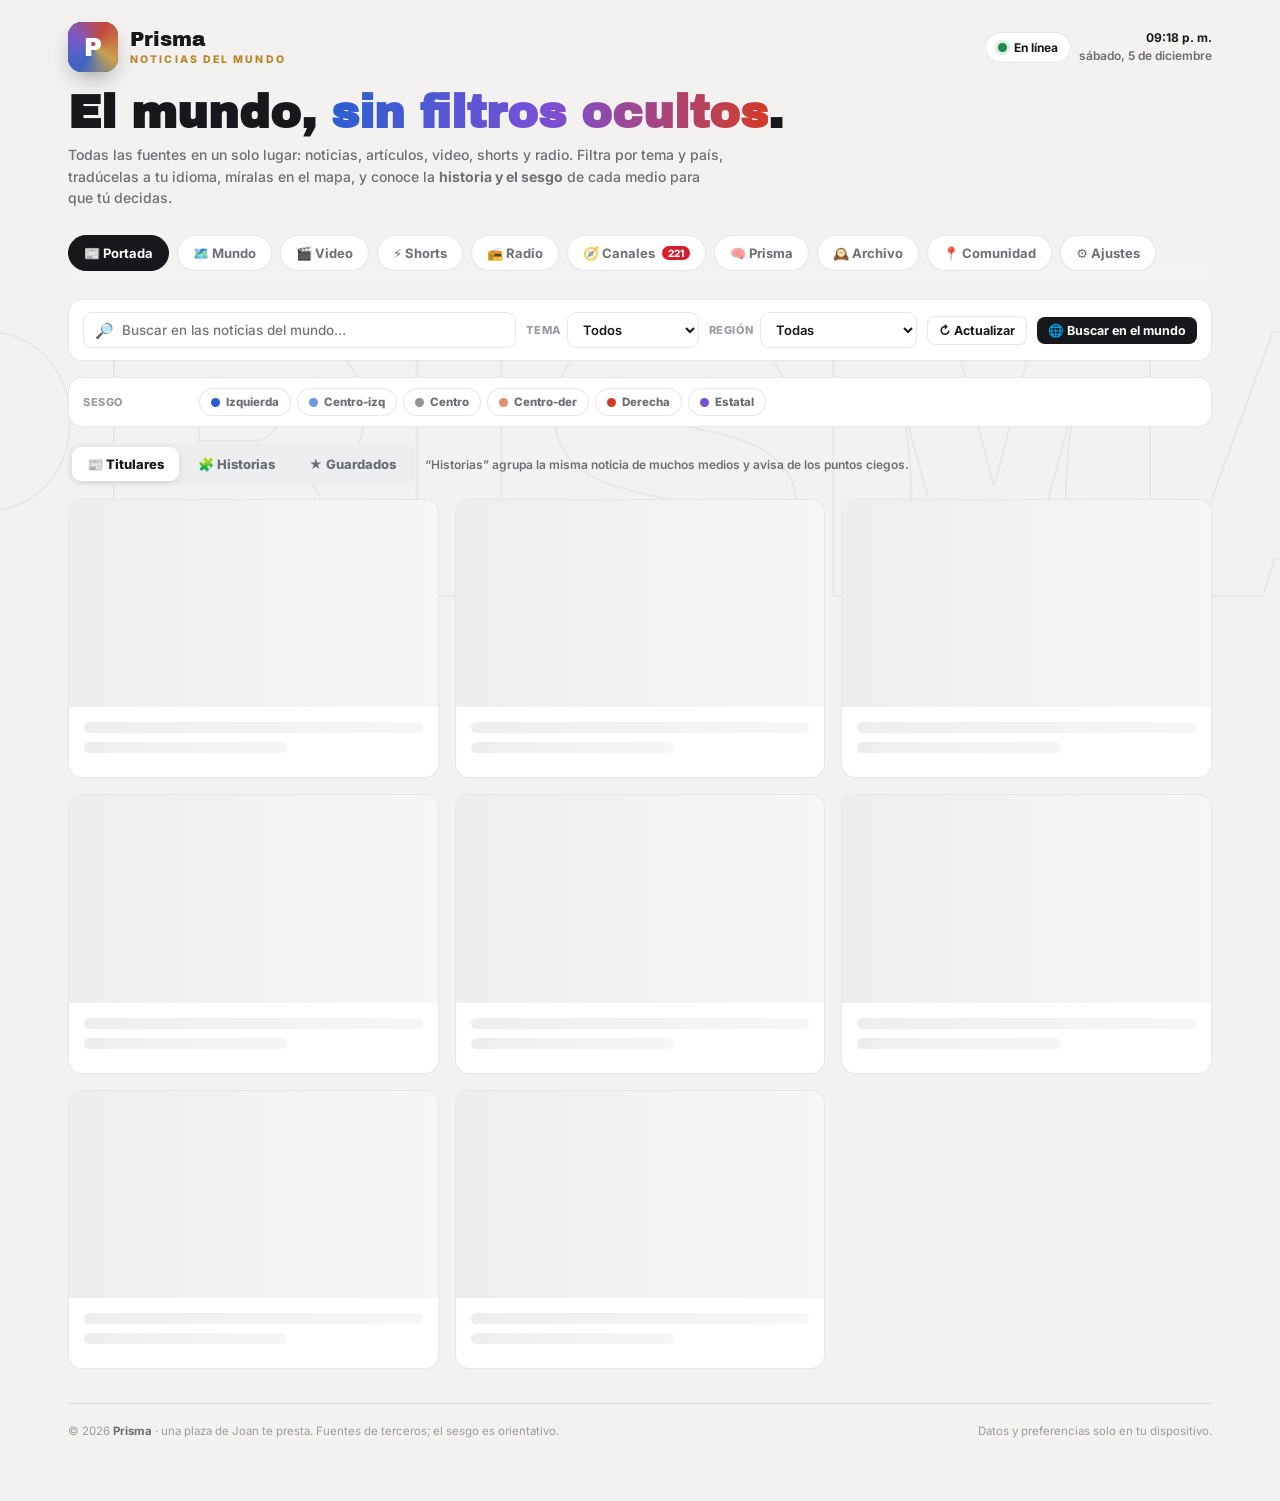
==== commit e47304bd: "Auditar las nueve pestanas y devolver la vida a las que dependian de puentes muertos Barrido de toda" ====
--- a/noticias.html
+++ b/noticias.html
@@ -17,367 +17,7 @@
 <link rel="preconnect" href="https://fonts.gstatic.com" crossorigin>
 <link rel="stylesheet" href="https://fonts.googleapis.com/css2?family=Archivo+Black&family=Inter:wght@400..900&family=JetBrains+Mono:wght@500..700&display=swap" media="print" onload="this.media='all'">
 <noscript><link rel="stylesheet" href="https://fonts.googleapis.com/css2?family=Archivo+Black&family=Inter:wght@400..900&family=JetBrains+Mono:wght@500..700&display=swap"></noscript>
-<style>
-  :root{
-    --negro:#17181c;--negro-2:#24262e;--negro-3:#2f323c;
-    --rojo:#D81E2C;--rojo-osc:#A8121E;
-    --oro:#b8862b;--oro-cl:#d9a83e;
-    --verde:#1f8a4c;--ambar:#b7791f;--azul:#2b7fff;
-    --blanco:#ffffff;--hueso:#f3f2f1;--gris:#6c6f76;--gris-claro:#9a9da4;
-    --linea:rgba(23,24,28,.1);--linea-2:rgba(23,24,28,.06);--r:14px;
-    /* espectro de sesgo (convencion AllSides: azul=izq, rojo=der) */
-    --izq:#2b5fd0;--ci:#6f97e0;--centro:#8f949c;--cd:#e0906f;--der:#d23b28;--estatal:#7a4fd6;
-  }
-  *{box-sizing:border-box;margin:0;padding:0}
-  html,body{min-height:100%}
-  body{font-family:'Inter',system-ui,-apple-system,sans-serif;background:var(--hueso);color:var(--negro);
-    -webkit-font-smoothing:antialiased;position:relative;overflow-x:hidden}
-  h1,h2,h3,h4{line-height:1.14;letter-spacing:-.01em}
-  .display{font-family:'Archivo Black',system-ui,sans-serif;letter-spacing:0}
-  .mono{font-family:'JetBrains Mono',monospace}
-  button,select,input,textarea{font-family:inherit}
-  button{cursor:pointer;border:none;background:none}
-  a{color:inherit;text-decoration:none}
-  img{max-width:100%;display:block}
-
-  body::before{content:"PRISMA";position:fixed;font-family:'Archivo Black',sans-serif;font-size:30vw;
-    color:transparent;-webkit-text-stroke:2px rgba(23,24,28,.045);top:52%;left:50%;
-    transform:translate(-50%,-50%);white-space:nowrap;pointer-events:none;z-index:0}
-
-  .wrap{position:relative;z-index:1;max-width:1180px;margin:0 auto;padding:22px 18px 60px}
-
-  /* ---- cabecera ---- */
-  header{display:flex;align-items:center;justify-content:space-between;gap:14px;flex-wrap:wrap}
-  .brand{display:flex;align-items:center;gap:12px}
-  .seal{width:50px;height:50px;border-radius:14px;background:var(--negro);color:#fff;display:grid;place-items:center;
-    font-family:'Archivo Black';font-size:25px;box-shadow:0 10px 26px -10px rgba(23,24,28,.6);flex:none;position:relative;overflow:hidden}
-  .seal::after{content:"";position:absolute;inset:0;background:conic-gradient(from 210deg,var(--izq),#7a4fd6,var(--der),var(--oro-cl),var(--izq));opacity:.9;mix-blend-mode:screen}
-  .seal span{position:relative;z-index:1}
-  .brand .bt .l1{font-family:'Archivo Black';font-size:20px;line-height:1}
-  .brand .bt .l2{font-size:10.5px;color:var(--oro);font-weight:800;letter-spacing:.2em;text-transform:uppercase;margin-top:4px}
-  .hstatus{display:flex;align-items:center;gap:8px;flex-wrap:wrap}
-  .chip-net{display:inline-flex;align-items:center;gap:7px;font-size:12px;font-weight:700;padding:7px 12px;border-radius:999px;
-    background:#fff;border:1.5px solid var(--linea)}
-  .chip-net .led{width:9px;height:9px;border-radius:50%;background:var(--gris-claro);flex:none}
-  .chip-net.on .led{background:var(--verde);box-shadow:0 0 0 3px rgba(31,138,76,.16)}
-  .chip-net.off .led{background:var(--ambar)}
-  .clock{font-size:12px;color:var(--gris);font-weight:600;text-align:right;line-height:1.5}
-  .clock b{color:var(--negro)}
-
-  /* ---- ticker ultima hora ---- */
-  .ticker{margin:16px 0 4px;background:var(--negro);color:#fff;border-radius:12px;display:flex;align-items:center;gap:0;overflow:hidden;height:42px}
-  .ticker .lbl{background:var(--rojo);height:100%;display:flex;align-items:center;gap:7px;padding:0 14px;font-weight:900;font-size:11.5px;
-    letter-spacing:.08em;text-transform:uppercase;white-space:nowrap;flex:none}
-  .ticker .lbl .dotlive{width:8px;height:8px;border-radius:50%;background:#fff;animation:pulse 1.1s infinite}
-  .ticker .track{flex:1;overflow:hidden;position:relative;height:100%}
-  .ticker .move{position:absolute;white-space:nowrap;display:flex;align-items:center;height:100%;will-change:transform;animation:tick 60s linear infinite}
-  .ticker .move:hover{animation-play-state:paused}
-  .ticker .move a{font-size:13px;font-weight:600;padding:0 26px;color:#f0f0f0;position:relative}
-  .ticker .move a::before{content:"";position:absolute;left:0;top:50%;width:4px;height:4px;border-radius:50%;background:var(--oro-cl);transform:translateY(-50%)}
-  @keyframes tick{from{transform:translateX(0)}to{transform:translateX(-50%)}}
-  @keyframes pulse{50%{opacity:.3}}
-
-  /* ---- hero ---- */
-  .hero{margin:18px 0 6px}
-  .hero h1{font-family:'Archivo Black';font-size:clamp(28px,5.4vw,46px);line-height:1}
-  .hero h1 .g{background:linear-gradient(90deg,var(--izq),#7a4fd6,var(--der));-webkit-background-clip:text;background-clip:text;-webkit-text-fill-color:transparent}
-  .hero p{color:var(--gris);font-size:14px;font-weight:500;margin-top:8px;max-width:660px;line-height:1.55}
-
-  /* ---- tabs ---- */
-  .tabs{display:flex;gap:8px;flex-wrap:wrap;margin:16px 0 18px;position:sticky;top:0;z-index:30;padding:10px 0;
-    background:linear-gradient(var(--hueso) 72%,transparent)}
-  .tab{border:1.5px solid var(--linea);background:#fff;padding:9px 15px;border-radius:999px;font-weight:700;font-size:13px;
-    color:var(--gris);transition:.13s;display:inline-flex;align-items:center;gap:7px}
-  .tab:hover{border-color:var(--negro);color:var(--negro)}
-  .tab.on{background:var(--negro);border-color:var(--negro);color:#fff}
-  .tab .b{font-size:10px;background:var(--rojo);color:#fff;border-radius:999px;padding:1px 6px;font-weight:800}
-
-  .view{display:none;animation:fade .25s ease}
-  .view.on{display:block}
-  @keyframes fade{from{opacity:0;transform:translateY(4px)}to{opacity:1;transform:none}}
-
-  /* ---- filtros ---- */
-  .filters{background:#fff;border:1px solid var(--linea);border-radius:var(--r);padding:12px 14px;margin-bottom:16px;
-    display:flex;gap:10px;flex-wrap:wrap;align-items:center}
-  .fgroup{display:flex;align-items:center;gap:6px}
-  .fgroup>span{font-size:11px;font-weight:800;text-transform:uppercase;letter-spacing:.05em;color:var(--gris-claro)}
-  .sel{font-size:13px;font-weight:600;padding:8px 11px;border:1.5px solid var(--linea);border-radius:9px;background:#fff;color:var(--negro)}
-  .sel:focus{outline:none;border-color:var(--negro)}
-  .search{flex:1;min-width:180px;display:flex;align-items:center;gap:8px;background:#fff;border:1.5px solid var(--linea);border-radius:9px;padding:0 11px}
-  .search input{border:none;outline:none;padding:9px 0;font-size:13.5px;font-weight:500;width:100%;background:none}
-  .search .ic{color:var(--gris-claro);font-size:15px}
-  .btn{display:inline-flex;align-items:center;justify-content:center;gap:7px;font-weight:700;font-size:13.5px;padding:9px 15px;border-radius:10px;transition:.13s;white-space:nowrap}
-  .btn-negro{background:var(--negro);color:#fff}.btn-negro:hover{background:var(--negro-2)}
-  .btn-ghost{background:#fff;border:1.5px solid var(--linea);color:var(--negro)}.btn-ghost:hover{border-color:var(--negro)}
-  .btn-sm{padding:6px 11px;font-size:12.5px;border-radius:8px}
-  .btn[disabled]{opacity:.45;cursor:not-allowed}
-
-  /* chips de sesgo (filtro) */
-  .biaschips{display:flex;gap:6px;flex-wrap:wrap}
-  .bchip{font-size:11.5px;font-weight:800;padding:6px 11px;border-radius:999px;border:1.5px solid var(--linea);background:#fff;color:var(--gris);display:inline-flex;align-items:center;gap:6px}
-  .bchip .dot{width:9px;height:9px;border-radius:50%}
-  .bchip.on{color:#fff;border-color:transparent}
-  .bchip[data-b="izq"].on{background:var(--izq)} .bchip[data-b="ci"].on{background:var(--ci)}
-  .bchip[data-b="centro"].on{background:var(--centro)} .bchip[data-b="cd"].on{background:var(--cd)}
-  .bchip[data-b="der"].on{background:var(--der)} .bchip[data-b="estatal"].on{background:var(--estatal)}
-
-  /* ---- feed ---- */
-  .feedgrid{display:grid;grid-template-columns:repeat(auto-fill,minmax(310px,1fr));gap:16px}
-  .art{background:#fff;border:1px solid var(--linea);border-radius:var(--r);overflow:hidden;display:flex;flex-direction:column;transition:.15s}
-  .art:hover{transform:translateY(-3px);box-shadow:0 22px 44px -26px rgba(23,24,28,.5)}
-  .art .thumb{aspect-ratio:16/9;background:#e9eaec no-repeat center/cover;position:relative}
-  .art .thumb .noimg{position:absolute;inset:0;display:grid;place-items:center;font-size:30px;opacity:.25}
-  .art .thumb .cat{position:absolute;left:10px;top:10px;font-size:10px;font-weight:800;text-transform:uppercase;letter-spacing:.05em;
-    background:rgba(23,24,28,.82);color:#fff;padding:4px 9px;border-radius:999px;backdrop-filter:blur(3px)}
-  .art-b{padding:14px 15px 15px;display:flex;flex-direction:column;flex:1}
-  .art-src{display:flex;align-items:center;gap:8px;font-size:11.5px;color:var(--gris);font-weight:600;flex-wrap:wrap}
-  .art-src .nm{font-weight:800;color:var(--negro)}
-  .art-t{font-size:16px;font-weight:800;margin:8px 0 6px;line-height:1.28}
-  .art-x{font-size:13px;color:var(--gris);font-weight:500;line-height:1.5;flex:1;overflow:hidden;display:-webkit-box;-webkit-line-clamp:3;-webkit-box-orient:vertical}
-  .art-foot{display:flex;gap:6px;margin-top:12px;flex-wrap:wrap;align-items:center}
-  .lnk{font-size:12px;font-weight:800;color:var(--negro);display:inline-flex;align-items:center;gap:5px;padding:6px 9px;border-radius:8px;border:1.5px solid var(--linea);transition:.12s}
-  .lnk:hover{background:var(--negro);color:#fff;border-color:var(--negro)}
-  .lnk.tr{color:var(--izq);border-color:rgba(43,95,208,.3)}.lnk.tr:hover{background:var(--izq);color:#fff;border-color:var(--izq)}
-  .lnk.tr.done{color:var(--verde);border-color:rgba(31,138,76,.3)}
-
-  /* insignia de sesgo */
-  .bbadge{font-size:10.5px;font-weight:800;padding:3px 8px;border-radius:999px;display:inline-flex;align-items:center;gap:5px;white-space:nowrap;color:#fff}
-  .bbadge .dt{width:7px;height:7px;border-radius:50%;background:rgba(255,255,255,.9)}
-  .bbadge.izq{background:var(--izq)}.bbadge.ci{background:var(--ci)}.bbadge.centro{background:var(--centro)}
-  .bbadge.cd{background:var(--cd);color:#3a1f14}.bbadge.der{background:var(--der)}.bbadge.estatal{background:var(--estatal)}
-  .bbadge.cd .dt{background:rgba(58,31,20,.5)}
-
-  /* skeleton */
-  .sk{background:#fff;border:1px solid var(--linea);border-radius:var(--r);overflow:hidden}
-  .sk .a{aspect-ratio:16/9;background:linear-gradient(90deg,#eee,#f6f6f6,#eee);background-size:200% 100%;animation:sh 1.3s infinite}
-  .sk .b{padding:15px}.sk .l{height:11px;border-radius:6px;background:#eee;margin-bottom:9px;animation:sh 1.3s infinite;background-size:200% 100%;background-image:linear-gradient(90deg,#eee,#f6f6f6,#eee)}
-  .sk .l.s{width:60%}
-  @keyframes sh{to{background-position:-200% 0}}
-
-  .empty{grid-column:1/-1;padding:56px 18px;text-align:center;color:var(--gris)}
-  .empty .ic{font-size:40px;opacity:.4;margin-bottom:10px}
-  .empty p{font-size:14px;font-weight:600;line-height:1.6;max-width:420px;margin:0 auto}
-
-  .loadmore{display:flex;justify-content:center;margin-top:22px}
-
-  /* ---- mapa ---- */
-  .mapwrap{background:#fff;border:1px solid var(--linea);border-radius:var(--r);overflow:hidden}
-  #map{height:min(62vh,560px);width:100%;background:#dfe3e8}
-  .map-leg{display:flex;gap:14px;flex-wrap:wrap;padding:12px 16px;border-top:1px solid var(--linea);font-size:12px;color:var(--gris);font-weight:600;align-items:center}
-  .map-leg .it{display:inline-flex;align-items:center;gap:6px}
-  .map-leg .d{width:11px;height:11px;border-radius:50%}
-  .mapfallback{padding:40px 20px;text-align:center;color:var(--gris)}
-  .leaflet-popup-content{font-family:'Inter',sans-serif;margin:11px 13px;font-size:12.5px}
-  .leaflet-popup-content b{font-size:13px}
-  .pp-h{font-weight:900;font-size:13.5px;margin-bottom:6px}
-  .pp-h .c{font-size:11px;color:#6c6f76;font-weight:700}
-  .pp-it{display:block;padding:5px 0;border-top:1px solid #eee;font-weight:600;color:#17181c;line-height:1.35}
-
-  /* ---- video / shorts ---- */
-  .vgrid{display:grid;grid-template-columns:repeat(auto-fill,minmax(280px,1fr));gap:16px}
-  .vcard{background:#fff;border:1px solid var(--linea);border-radius:var(--r);overflow:hidden;cursor:pointer;transition:.15s}
-  .vcard:hover{transform:translateY(-3px);box-shadow:0 22px 44px -26px rgba(23,24,28,.5)}
-  .vcard .vth{aspect-ratio:16/9;background:#111 no-repeat center/cover;position:relative}
-  .vcard .vth .play{position:absolute;inset:0;display:grid;place-items:center;color:#fff;font-size:44px;opacity:.92;text-shadow:0 3px 14px rgba(0,0,0,.5)}
-  .vcard .vb{padding:12px 13px}
-  .vcard .vt{font-size:13.5px;font-weight:700;line-height:1.35;display:-webkit-box;-webkit-line-clamp:2;-webkit-box-orient:vertical;overflow:hidden}
-  .vcard .vs{font-size:11.5px;color:var(--gris);font-weight:700;margin-top:7px;display:flex;gap:7px;align-items:center}
-  .modal{position:fixed;inset:0;z-index:200;background:rgba(10,11,13,.82);display:none;align-items:center;justify-content:center;padding:16px;backdrop-filter:blur(3px)}
-  .modal.on{display:flex}
-  .modal .box{width:min(920px,100%);background:#000;border-radius:14px;overflow:hidden;position:relative}
-  .modal .box.vert{width:min(420px,100%)}
-  .modal .vframe{aspect-ratio:16/9;width:100%}
-  .modal .box.vert .vframe{aspect-ratio:9/16;max-height:82vh}
-  .modal .x{position:absolute;top:-12px;right:-12px;width:38px;height:38px;border-radius:50%;background:#fff;color:#17181c;font-size:20px;font-weight:900;display:grid;place-items:center;box-shadow:0 6px 20px rgba(0,0,0,.4);z-index:3}
-  @media(max-width:520px){.modal .x{top:6px;right:6px}}
-
-  .shortsrail{display:flex;gap:14px;overflow-x:auto;padding:4px 2px 14px;scroll-snap-type:x mandatory}
-  .short{flex:none;width:200px;aspect-ratio:9/16;border-radius:14px;overflow:hidden;position:relative;scroll-snap-align:start;cursor:pointer;background:#111 no-repeat center/cover;border:1px solid var(--linea)}
-  .short .ov{position:absolute;inset:0;background:linear-gradient(transparent 45%,rgba(0,0,0,.82));display:flex;flex-direction:column;justify-content:flex-end;padding:12px}
-  .short .ov .st{color:#fff;font-size:12px;font-weight:700;line-height:1.3;display:-webkit-box;-webkit-line-clamp:3;-webkit-box-orient:vertical;overflow:hidden}
-  .short .ov .ss{color:#e7c96b;font-size:10.5px;font-weight:800;margin-top:6px;text-transform:uppercase;letter-spacing:.04em}
-  .short .play{position:absolute;top:10px;right:10px;font-size:18px;color:#fff;opacity:.9}
-
-  /* ---- radio ---- */
-  .radiobar{position:sticky;bottom:0;z-index:40;background:var(--negro);color:#fff;border-radius:14px;padding:12px 14px;display:none;
-    align-items:center;gap:12px;margin-top:16px;box-shadow:0 -6px 30px -12px rgba(0,0,0,.4)}
-  .radiobar.on{display:flex}
-  .radiobar .pp{width:44px;height:44px;border-radius:50%;background:var(--rojo);color:#fff;display:grid;place-items:center;font-size:18px;flex:none}
-  .radiobar .meta{flex:1;min-width:0}
-  .radiobar .meta .nm{font-weight:800;font-size:14px;white-space:nowrap;overflow:hidden;text-overflow:ellipsis}
-  .radiobar .meta .st{font-size:11.5px;color:var(--gris-claro);font-weight:600;display:flex;align-items:center;gap:6px}
-  .eq{display:inline-flex;gap:2px;align-items:flex-end;height:12px}
-  .eq i{width:3px;background:var(--verde);border-radius:2px;animation:eq .9s infinite ease-in-out}
-  .eq i:nth-child(2){animation-delay:.2s}.eq i:nth-child(3){animation-delay:.4s}.eq i:nth-child(4){animation-delay:.15s}
-  @keyframes eq{0%,100%{height:3px}50%{height:12px}}
-  .radiolist{display:grid;grid-template-columns:repeat(auto-fill,minmax(260px,1fr));gap:12px}
-  .rstat{background:#fff;border:1px solid var(--linea);border-radius:var(--r);padding:13px 14px;display:flex;gap:11px;align-items:center;cursor:pointer;transition:.13s;border-left:3px solid var(--linea)}
-  .rstat:hover{border-left-color:var(--rojo);transform:translateY(-2px);box-shadow:0 16px 34px -22px rgba(23,24,28,.45)}
-  .rstat.playing{border-left-color:var(--verde);background:#f6fbf8}
-  .rstat .ricon{width:42px;height:42px;border-radius:10px;background:var(--hueso) no-repeat center/contain;flex:none;display:grid;place-items:center;font-size:19px;border:1px solid var(--linea)}
-  .rstat .rnm{font-weight:800;font-size:13.5px;line-height:1.25;overflow:hidden;display:-webkit-box;-webkit-line-clamp:2;-webkit-box-orient:vertical}
-  .rstat .rmeta{font-size:11px;color:var(--gris);font-weight:600;margin-top:3px}
-
-  /* ---- canales / directorio ---- */
-  .chan{background:#fff;border:1px solid var(--linea);border-radius:var(--r);padding:16px;transition:.15s;border-top:4px solid var(--centro)}
-  .chan[data-b="izq"]{border-top-color:var(--izq)}.chan[data-b="ci"]{border-top-color:var(--ci)}
-  .chan[data-b="centro"]{border-top-color:var(--centro)}.chan[data-b="cd"]{border-top-color:var(--cd)}
-  .chan[data-b="der"]{border-top-color:var(--der)}.chan[data-b="estatal"]{border-top-color:var(--estatal)}
-  .changrid{display:grid;grid-template-columns:repeat(auto-fill,minmax(320px,1fr));gap:16px}
-  .chan-h{display:flex;align-items:flex-start;justify-content:space-between;gap:10px}
-  .chan-h .nm{font-size:17px;font-weight:900}
-  .chan-h .meta{font-size:11.5px;color:var(--gris);font-weight:700;margin-top:2px}
-  .chan .hist{font-size:12.5px;color:var(--gris);font-weight:500;line-height:1.5;margin:11px 0}
-  .chan .cred{display:inline-flex;align-items:center;gap:6px;font-size:11px;font-weight:800;text-transform:uppercase;letter-spacing:.03em;padding:3px 8px;border-radius:6px}
-  .cred.alta{background:#e2efe7;color:#146b3a}.cred.media{background:#fdf2d9;color:#8a5a11}
-  .cred.baja{background:#fbe4e2;color:#a8121e}.cred.mixta{background:#eceef0;color:#4a4d54}
-  /* medidor */
-  .bmeter{margin:12px 0 4px}
-  .btrack{position:relative;height:9px;border-radius:999px;background:linear-gradient(90deg,var(--izq),var(--ci),var(--centro),var(--cd),var(--der))}
-  .btrack .mk{position:absolute;top:50%;width:16px;height:16px;border-radius:50%;background:#fff;border:3px solid var(--negro);transform:translate(-50%,-50%);box-shadow:0 2px 6px rgba(0,0,0,.25)}
-  .blabels{display:flex;justify-content:space-between;font-size:10px;font-weight:800;color:var(--gris-claro);text-transform:uppercase;letter-spacing:.04em;margin-top:6px}
-  .bstate{margin:12px 0 4px;display:flex;align-items:center;gap:9px;font-weight:800;color:var(--estatal);font-size:13px}
-  .bsrc{font-size:10.5px;color:var(--gris-claro);font-weight:700;margin-top:6px}
-  .chan-links{display:flex;gap:6px;flex-wrap:wrap;margin-top:12px}
-  .chan-links a{font-size:11.5px;font-weight:800;padding:6px 10px;border-radius:8px;border:1.5px solid var(--linea);color:var(--negro);transition:.12s;display:inline-flex;gap:5px;align-items:center}
-  .chan-links a:hover{background:var(--negro);color:#fff;border-color:var(--negro)}
-  /* propiedad / seguir el dinero */
-  .own{margin:12px 0 4px;border:1px solid var(--linea);border-radius:10px;overflow:hidden;background:#fbfbfb}
-  .own summary{cursor:pointer;list-style:none;padding:9px 12px;font-size:12.5px;font-weight:800;color:var(--negro);display:flex;align-items:center;gap:7px}
-  .own summary::-webkit-details-marker{display:none}
-  .own summary::after{content:"▾";margin-left:auto;color:var(--gris-claro);transition:.15s}
-  .own[open] summary::after{transform:rotate(180deg)}
-  .own summary:hover{background:#f3f2f1}
-  .own-body{padding:2px 12px 12px}
-  .own-row{display:flex;gap:8px;align-items:flex-start;font-size:12px;color:var(--gris);font-weight:500;line-height:1.5;padding:7px 0;border-top:1px solid var(--linea-2)}
-  .own-row b{color:var(--negro);font-weight:800}
-  .own-row .own-ic{flex:none;font-size:13px;line-height:1.4}
-  .own-row.warn{color:#8a5a11}.own-row.warn b{color:#a8121e}
-  .own-src{font-size:10.5px;color:var(--gris-claro);font-weight:700;margin-top:8px}
-  .chip-int{font-size:10px;font-weight:800;padding:3px 7px;border-radius:999px;background:#fbe4e2;color:#a8121e;white-space:nowrap}
-  .chip-ext{font-size:9.5px;font-weight:800;padding:2px 6px;border-radius:999px;background:#fdf2d9;color:#8a5a11;white-space:nowrap;text-transform:uppercase;letter-spacing:.03em}
-
-  /* ---- pestaña Prisma (contenido propio) ---- */
-  .seg{display:inline-flex;background:#eceef0;border-radius:12px;padding:4px;gap:4px;margin-bottom:18px;flex-wrap:wrap;max-width:100%}
-  .segbtn{border:none;background:none;padding:9px 15px;border-radius:9px;font-weight:800;font-size:13px;color:var(--gris);transition:.13s;white-space:nowrap}
-  .segbtn.on{background:#fff;color:var(--negro);box-shadow:0 2px 8px -3px rgba(23,24,28,.25)}
-  .seg-view{display:none;animation:fade .25s ease}.seg-view.on{display:block}
-  .ai-card{background:#fff;border:1px solid var(--linea);border-radius:var(--r);border-left:3px solid #7a4fd6;padding:16px 18px;font-size:14px;line-height:1.62;color:var(--negro)}
-  .ai-card b{font-weight:800}
-  .ai-card p{margin:0 0 9px}.ai-card ul{margin:2px 0 10px;padding-left:20px}.ai-card li{margin-bottom:6px}
-  .ai-card h4{font-size:14.5px;font-weight:800;margin:12px 0 6px}
-  .ai-loading{background:#fff;border:1px solid var(--linea);border-radius:var(--r);padding:22px;text-align:center;color:var(--gris);font-weight:600;font-size:13.5px}
-  .ai-loading::before{content:"✨";display:block;font-size:26px;margin-bottom:8px;animation:pulse 1.1s infinite}
-  .ai-foot{font-size:11px;color:var(--gris-claro);font-weight:600;margin-top:9px;line-height:1.5;padding:0 4px}
-  .nokey{background:#fff;border:1px solid var(--linea);border-left:3px solid var(--ambar);border-radius:12px;padding:16px 18px;font-size:13.5px;color:var(--gris);line-height:1.6}
-  .nokey b{color:var(--negro)}
-  .spectrum{display:grid;grid-template-columns:repeat(3,1fr);gap:12px;margin-bottom:16px}
-  @media(max-width:760px){.spectrum{grid-template-columns:1fr}}
-  .spec-col{background:#fff;border:1px solid var(--linea);border-radius:var(--r);overflow:hidden;border-top:4px solid var(--centro)}
-  .spec-col.izq{border-top-color:var(--izq)} .spec-col.centro{border-top-color:var(--centro)} .spec-col.der{border-top-color:var(--der)}
-  .spec-h{padding:10px 14px;font-weight:800;font-size:13px;border-bottom:1px solid var(--linea);display:flex;align-items:center;justify-content:space-between;gap:6px}
-  .spec-h .n{font-size:11px;color:var(--gris);font-weight:700}
-  .spec-item{display:block;padding:9px 14px;border-top:1px solid var(--linea-2);font-size:12.5px;font-weight:600;line-height:1.4;color:var(--negro)}
-  .spec-item:first-child{border-top:none}
-  .spec-item .src{font-size:10.5px;color:var(--gris);font-weight:700;display:block;margin-top:3px}
-  .spec-empty{padding:16px 14px;font-size:12px;color:var(--gris-claro);font-weight:600;text-align:center}
-
-  .agendagrid{display:grid;grid-template-columns:repeat(auto-fill,minmax(300px,1fr));gap:14px}
-  .evcard{background:#fff;border:1px solid var(--linea);border-radius:var(--r);padding:15px 16px;display:flex;flex-direction:column;transition:.15s;border-top:3px solid #7a4fd6}
-  .evcard:hover{transform:translateY(-2px);box-shadow:0 18px 40px -24px rgba(23,24,28,.5)}
-  .ev-top{display:flex;gap:11px;align-items:flex-start}
-  .ev-date{flex:none;width:52px;text-align:center;background:var(--negro);color:#fff;border-radius:10px;padding:7px 4px;line-height:1}
-  .ev-date .d{font-size:19px;font-weight:900;font-family:'Archivo Black'}
-  .ev-date .m{font-size:9.5px;font-weight:800;text-transform:uppercase;letter-spacing:.05em;margin-top:3px;opacity:.85}
-  .ev-date .y{font-size:9px;font-weight:700;opacity:.6;margin-top:2px}
-  .ev-nm{font-size:15px;font-weight:800;line-height:1.2}
-  .ev-meta{font-size:11.5px;color:var(--gris);font-weight:700;margin-top:3px}
-  .ev-desc{font-size:12.5px;color:var(--gris);font-weight:500;line-height:1.5;margin:10px 0 12px;flex:1}
-  .ev-chips{display:flex;gap:6px;flex-wrap:wrap;align-items:center}
-  .ev-tipo{font-size:10px;font-weight:800;text-transform:uppercase;letter-spacing:.04em;padding:3px 8px;border-radius:999px;background:#efe9fb;color:#5b3df5}
-  .ev-online{font-size:10px;font-weight:800;padding:3px 8px;border-radius:999px;background:var(--verde-tint,#e2efe7);color:#146b3a}
-  .ev-link{margin-left:auto;font-size:12px;font-weight:800;color:var(--negro)}
-  .ev-link:hover{text-decoration:underline}
-  /* ---- archivo ---- */
-  .arch-h{font-weight:800;font-size:14px;margin:16px 0 12px;display:flex;align-items:center;gap:8px}
-  .arch-h .n{font-size:11.5px;color:var(--gris);font-weight:700}
-  .vcard .vth .yr{position:absolute;left:8px;top:8px;font-size:10.5px;font-weight:800;background:rgba(23,24,28,.82);color:#fff;padding:3px 8px;border-radius:999px;backdrop-filter:blur(3px)}
-  .vcard .vth .arch-badge{position:absolute;right:8px;top:8px;font-size:9.5px;font-weight:800;background:rgba(122,79,214,.92);color:#fff;padding:3px 7px;border-radius:999px;text-transform:uppercase;letter-spacing:.03em}
-  .doc-tema{display:inline-block;font-size:10px;font-weight:800;text-transform:uppercase;letter-spacing:.04em;padding:2px 7px;border-radius:999px;background:#efe9fb;color:#5b3df5;margin-top:6px}
-  .wb-card{background:#fff;border:1px solid var(--linea);border-radius:var(--r);border-left:3px solid var(--oro);padding:16px 18px;display:flex;gap:14px;align-items:center;flex-wrap:wrap}
-  .wb-card .em{font-size:30px}
-  .wb-card .t{font-weight:800;font-size:15px}
-  .wb-card .s{font-size:12.5px;color:var(--gris);font-weight:600;margin-top:3px}
-  .wb-preset{font-size:11.5px;font-weight:800;padding:6px 11px;border-radius:999px;border:1.5px solid var(--linea);background:#fff;color:var(--negro);cursor:pointer;transition:.12s}
-  .wb-preset:hover{background:var(--negro);color:#fff;border-color:var(--negro)}
-  .hemarticle{display:flex;gap:11px;padding:11px 0;border-top:1px solid var(--linea-2)}
-  .hemarticle .hem-dt{font-family:'JetBrains Mono';font-size:11px;font-weight:700;color:var(--gris);white-space:nowrap;padding-top:2px;flex:none}
-  .hemarticle a{font-size:13px;font-weight:600;line-height:1.4;color:var(--negro)}
-  .hemarticle .hem-src{font-size:11px;color:var(--gris);font-weight:700}
-  /* ---- historias (agrupación + puntos ciegos) ---- */
-  .storycard{background:#fff;border:1px solid var(--linea);border-radius:var(--r);overflow:hidden;margin-bottom:14px;transition:.15s}
-  .storycard:hover{box-shadow:0 20px 44px -26px rgba(23,24,28,.5)}
-  .story-top{display:flex;gap:14px;padding:15px 16px}
-  .story-thumb{flex:none;width:104px;height:78px;border-radius:10px;background:#e9eaec no-repeat center/cover}
-  .story-thumb .ni{width:100%;height:100%;display:grid;place-items:center;font-size:26px;opacity:.3}
-  .story-b{flex:1;min-width:0}
-  .story-t{font-size:15.5px;font-weight:800;line-height:1.3}
-  .story-meta{font-size:12px;color:var(--gris);font-weight:700;margin-top:7px;display:flex;align-items:center;gap:8px;flex-wrap:wrap}
-  .biasbar{display:flex;height:8px;border-radius:999px;overflow:hidden;margin-top:9px;background:#eceef0;max-width:260px}
-  .biasbar i{display:block;height:100%}
-  .biasbar .bi{background:var(--izq)}.biasbar .bc{background:var(--centro)}.biasbar .bd{background:var(--der)}.biasbar .be{background:var(--estatal)}
-  .blindspot{font-size:11px;font-weight:800;padding:4px 9px;border-radius:999px;background:#fbe4e2;color:#a8121e;display:inline-flex;align-items:center;gap:5px}
-  .blindspot.soft{background:#eef1f4;color:#4a4d54}
-  .story-more{border-top:1px solid var(--linea)}
-  .story-more summary{cursor:pointer;list-style:none;padding:9px 16px;font-size:12.5px;font-weight:800;color:var(--negro)}
-  .story-more summary::-webkit-details-marker{display:none}
-  .story-more summary::after{content:"▾";float:right;color:var(--gris-claro)}
-  .story-more[open] summary::after{transform:rotate(180deg)}
-  .story-ver{display:flex;gap:9px;padding:8px 16px;border-top:1px solid var(--linea-2);align-items:flex-start;font-size:12.5px}
-  .story-ver .vdot{width:9px;height:9px;border-radius:50%;margin-top:4px;flex:none}
-  .story-ver a{font-weight:600;color:var(--negro);line-height:1.35}
-  .story-ver .vsrc{font-size:10.5px;color:var(--gris);font-weight:700;display:block;margin-top:2px}
-  .bookmark{border:none;background:none;cursor:pointer;font-size:15px;line-height:1;color:var(--gris-claro);padding:6px 9px;border-radius:8px;border:1.5px solid var(--linea);transition:.12s;font-weight:800}
-  .bookmark.on{color:#fff;background:var(--rojo);border-color:var(--rojo)}
-  .follow-chips{display:flex;gap:6px;flex-wrap:wrap}
-  .fchip2{font-size:11.5px;font-weight:800;padding:5px 10px;border-radius:999px;border:1.5px solid var(--linea);background:#fff;color:var(--negro);cursor:pointer;display:inline-flex;align-items:center;gap:6px}
-  .fchip2:hover{border-color:var(--negro)} .fchip2 .x{color:var(--gris-claro);font-weight:900}
-
-  /* ---- ajustes ---- */
-  .card{background:#fff;border:1px solid var(--linea);border-radius:var(--r);padding:18px;margin-bottom:16px}
-  .card h3{font-size:15.5px;font-weight:800;margin-bottom:4px;display:flex;align-items:center;gap:8px}
-  .card .sub{font-size:12.5px;color:var(--gris);font-weight:500;line-height:1.5;margin-bottom:14px}
-  .row{display:flex;align-items:center;justify-content:space-between;gap:12px;padding:11px 0;border-top:1px solid var(--linea-2);flex-wrap:wrap}
-  .row:first-of-type{border-top:none}
-  .row .lab{font-size:13.5px;font-weight:700}
-  .row .desc{font-size:11.5px;color:var(--gris);font-weight:500;margin-top:2px;max-width:520px}
-  .sw{width:48px;height:27px;border-radius:999px;background:#d3d5d9;position:relative;transition:.15s;flex:none;cursor:pointer}
-  .sw::after{content:"";position:absolute;top:3px;left:3px;width:21px;height:21px;border-radius:50%;background:#fff;transition:.15s;box-shadow:0 1px 3px rgba(0,0,0,.25)}
-  .sw.on{background:var(--verde)}.sw.on::after{left:24px}
-  .txin{width:100%;font-size:13.5px;padding:11px 12px;border:1.5px solid var(--linea);border-radius:10px;background:#fff;font-family:'JetBrains Mono',monospace}
-  .txin:focus{outline:none;border-color:var(--negro)}
-  .note{background:#fff;border:1px solid var(--linea);border-left:3px solid var(--oro);border-radius:12px;padding:13px 15px;font-size:12.5px;color:var(--gris);line-height:1.6}
-  .note b{color:var(--negro)}
-  .srcpick{display:grid;grid-template-columns:repeat(auto-fill,minmax(220px,1fr));gap:8px;margin-top:6px}
-  .srcpick label{display:flex;align-items:center;gap:8px;font-size:12.5px;font-weight:600;padding:8px 10px;border:1.5px solid var(--linea);border-radius:9px;cursor:pointer}
-  .srcpick label input{accent-color:var(--negro)}
-
-  .toast{position:fixed;left:50%;bottom:22px;transform:translateX(-50%) translateY(20px);background:var(--negro);color:#fff;
-    padding:12px 18px;border-radius:12px;font-size:13.5px;font-weight:700;z-index:300;opacity:0;transition:.25s;pointer-events:none;box-shadow:0 12px 30px -10px rgba(0,0,0,.5);max-width:90vw;text-align:center}
-  .toast.on{opacity:1;transform:translateX(-50%) translateY(0)}
-
-  footer{margin-top:34px;padding-top:18px;border-top:1px solid var(--linea);
-    display:flex;justify-content:space-between;gap:12px;flex-wrap:wrap;font-size:11.5px;color:var(--gris-claro);line-height:1.6}
-  footer b{color:var(--gris)}
-
-  @media(max-width:640px){
-    .wrap{padding:16px 13px 60px}
-    .feedgrid,.vgrid,.changrid,.radiolist{grid-template-columns:1fr}
-    .clock{display:none}
-    .tabs{gap:6px}
-    .tab{padding:8px 12px;font-size:12.5px}
-  }
-</style>
+<link rel="stylesheet" href="estilos.css">
 </head>
 <body>
 <div class="wrap">
@@ -786,6 +426,7 @@
         <div><div class="lab">Puente (proxy) de lectura</div><div class="desc">“Automático” prueba varios en orden hasta que uno funcione.</div></div>
         <select class="sel" id="setProxy">
           <option value="auto">Automático (recomendado)</option>
+          <option value="corsproxy">CorsProxy</option>
           <option value="allorigins">AllOrigins</option>
           <option value="codetabs">CodeTabs</option>
           <option value="corseu">cors.eu.org</option>
@@ -848,1553 +489,6 @@
 <audio id="audio" crossorigin="anonymous"></audio>
 <div class="toast" id="toast"></div>
 
-<script>
-/* ============================================================
-   PRISMA · Noticias del mundo — motor de una sola página
-   Todo en el dispositivo. Sin backend propio.
-   ============================================================ */
-"use strict";
-
-/* ---------- utilidades cortas ---------- */
-const $  = (s,r=document)=>r.querySelector(s);
-const $$ = (s,r=document)=>[...r.querySelectorAll(s)];
-const el = (t,c,h)=>{const e=document.createElement(t); if(c)e.className=c; if(h!=null)e.innerHTML=h; return e;};
-const enc = encodeURIComponent;
-function esc(s){return (s==null?'':String(s)).replace(/[&<>"]/g,m=>({'&':'&amp;','<':'&lt;','>':'&gt;','"':'&quot;'}[m]));}
-function stripHtml(s){const d=document.createElement('div'); d.innerHTML=s||''; return (d.textContent||'').replace(/\s+/g,' ').trim();}
-function toast(m){const t=$('#toast'); t.textContent=m; t.classList.add('on'); clearTimeout(t._t); t._t=setTimeout(()=>t.classList.remove('on'),2600);}
-function shareArticle(title,url){
-  if(!url) return;
-  if(navigator.share){ navigator.share({title:title||'Prisma · Noticias',text:title,url}).catch(()=>{}); }
-  else if(navigator.clipboard){ navigator.clipboard.writeText(url).then(()=>toast('Enlace copiado')).catch(()=>toast('No se pudo copiar')); }
-  else toast(url);
-}
-function timeAgo(d){ if(!d) return ''; const s=(Date.now()-d)/1000; if(s<60)return 'ahora'; if(s<3600)return Math.floor(s/60)+' min'; if(s<86400)return Math.floor(s/3600)+' h'; const dd=Math.floor(s/86400); if(dd<7)return dd+' d'; return new Date(d).toLocaleDateString('es-CO',{day:'numeric',month:'short'}); }
-
-/* ---------- almacenamiento ---------- */
-const SK='noticias_v1', KK='noticias_api_key';
-const defaults={ lang:'es', auto:false, proxy:'auto', worker:'', cat:'todas', reg:'todas', bias:'all', off:[], saved:[], follows:[], lastVisit:0, reports:[], lugares:[] };
-let ST = load();
-function load(){ try{ return Object.assign({}, defaults, JSON.parse(localStorage.getItem(SK)||'{}')); }catch(e){ return {...defaults}; } }
-function save(){ try{ localStorage.setItem(SK, JSON.stringify(ST)); }catch(e){} }
-function getKey(){ try{ return localStorage.getItem(KK)||''; }catch(e){ return ''; } }
-function setKey(k){ try{ k? localStorage.setItem(KK,k): localStorage.removeItem(KK); }catch(e){} }
-
-/* ============================================================
-   CATÁLOGO DE MEDIOS  (semilla; el workflow lo amplía/corrige)
-   sesgo_num: -3 izquierda … 0 centro … +3 derecha
-   sesgo: izq | ci | centro | cd | der | estatal
-   ============================================================ */
-/*__CATALOGO__*/
-let CATALOGO = [
-  {id:'reuters',nombre:'Reuters',pais:'Reino Unido',region:'Global',lang:'en',sitio:'https://www.reuters.com',rss:['https://news.google.com/rss/search?q=site:reuters.com+when:2d&hl=en-US&gl=US&ceid=US:en'],yt:'UChqUTb7kYRX8-EiaN3XFrSQ',sesgo:'centro',sesgo_num:0,fuente:'AllSides · MBFC',conf:'alta',fundado:'1851',dueno:'Thomson Reuters',cred:'alta',hist:'Agencia británica fundada en 1851; referencia global de cables neutrales. Clasificada como centro por AllSides y de alta factualidad por MBFC.',propietario:'Reuters News es propiedad de Thomson Reuters Corporation, cotizada (NYSE/TSX) pero controlada de facto por la familia Thomson (Canadá) a través de su vehículo privado The Woodbridge Company Ltd., que posee alrededor del 69% de Thomson Reuters. David Thomson (3.er barón Thomson of Fleet) preside el consejo. Control familiar sobre una empresa pública.',grupo:'Thomson Reuters es un conglomerado de información profesional cuyo negocio principal ya NO es la prensa, sino datos jurídicos (Westlaw), fiscales, contables y de cumplimiento. En 2018 vendió el 55% de su unidad financiera (Refinitiv) a un consorcio liderado por Blackstone; Refinitiv terminó integrada en London Stock Exchange Group (LSEG) en 2021. Corrección importante: en mayo de 2024 Thomson Reuters vendió su participación RESTANTE en LSEG, por lo que hoy ya NO conserva acciones de LSEG. Woodbridge (la familia) mantiene además otras inversiones privadas.',financ:'Modelo mixto B2B, mayoritariamente no publicitario. Ingresos por licencia de la agencia a otros medios, suscripciones a servicios/terminales de Reuters, datos profesionales y algo de publicidad en Reuters.com. Pieza clave: un contrato a 30 años (firmado en 2018) para suministrar noticias a LSEG/Refinitiv por unos 325 millones de dólares anuales; ese contrato comercial SIGUE vigente aunque ya no haya participación accionarial en LSEG, de modo que buena parte del dinero de Reuters News proviene del sector financiero.',interes:'Reuters se rige por los Thomson Reuters Trust Principles (1941), que buscan garantizar independencia editorial e imparcialidad, con un consejo de fideicomisarios y la Founders Share Company como salvaguarda formal poco habitual. Conflicto a señalar como ESTRUCTURAL, no como sesgo probado: la fuerte dependencia de ingresos del sector financiero (el contrato de suministro de noticias a LSEG, datos de mercado) podría crear incentivos en la cobertura económica. Sin conflicto político-partidista notable documentado.',fuenteProp:'Wikipedia (Thomson Reuters / The Woodbridge Company); informes anuales y filings de Thomson Reuters; Trust Principles publicados por la propia empresa; comunicado de Thomson Reuters de mayo de 2024 sobre la venta de su participación restante en LSEG; Media Bias/Fact Check',duenoPais:'Canadá',duenoPaisCode:'CA',duenoExtranjero:true,duenoPaisNota:'capital extranjero (Canadá): familia Thomson vía The Woodbridge Company (~69% de Thomson Reuters); la redacción de Reuters opera desde Londres pero la matriz es canadiense (Toronto); cotiza NYSE/TSX'},
-  {id:'ap',nombre:'Associated Press',pais:'EE.UU.',region:'Global',lang:'en',sitio:'https://apnews.com',rss:['https://news.google.com/rss/search?q=site:apnews.com+when:2d&hl=en-US&gl=US&ceid=US:en'],yt:'UC52X5wxOL_s5yw0dQk7NtgA',sesgo:'centro',sesgo_num:0,fuente:'AllSides · MBFC',conf:'alta',fundado:'1846',dueno:'Cooperativa sin ánimo de lucro',cred:'alta',hist:'Cooperativa de medios de EE.UU. (1846). Estándar de neutralidad y su libro de estilo lo usan medios de todo el mundo.',propietario:'The Associated Press es una cooperativa sin ánimo de lucro (not-for-profit cooperative), fundada en 1846, propiedad de sus medios miembros: periódicos y emisoras de EE.UU. No tiene un dueño individual ni accionistas privados. La gobierna un consejo de administración elegido por los medios miembros.',grupo:'No pertenece a ningún conglomerado; es independiente y de estructura mutualista. Sus \'propietarios\' son cientos de diarios y estaciones estadounidenses que a su vez pertenecen a grupos muy distintos, lo que diluye cualquier control único.',financ:'Cuotas y tarifas de los medios miembros, licencia de contenido (texto, foto, video) a difusores digitales e internacionales, servicios comerciales y, de forma creciente, subvenciones filantrópicas de fundaciones para coberturas específicas (clima, salud, filantropía, democracia). Quien pone el dinero: sus propios medios clientes y, en parte, fundaciones donantes.',interes:'Al ser propiedad de sus medios miembros, su incentivo es servir a un espectro amplio de clientes, lo que empuja a un estilo factual y neutro (muy bien valorada en factual reporting). Conflicto a vigilar, planteado como DEBATE, no como sesgo probado: la financiación por fundaciones de temas concretos plantea preguntas sobre la agenda de cobertura, que AP dice mantener con independencia editorial. Sin dueño con intereses en banca/telecom/energía.',fuenteProp:'Wikipedia (Associated Press); página institucional de AP (About/estructura cooperativa); Media Bias/Fact Check',duenoPais:'Estados Unidos',duenoPaisCode:'US',duenoExtranjero:false,duenoPaisNota:'capital nacional: cooperativa sin ánimo de lucro propiedad de medios miembros estadounidenses; sin dueño individual'},
-  {id:'afp',nombre:'AFP',pais:'Francia',region:'Global',lang:'es',sitio:'https://www.afp.com/es',rss:[],sesgo:'centro',sesgo_num:0,fuente:'MBFC',conf:'alta',fundado:'1835',dueno:'Agence France-Presse (semipública)',cred:'alta',hist:'La agencia más antigua del mundo (1835). Neutral, alta factualidad; parcialmente financiada por el Estado francés pero con independencia editorial por ley.',propietario:'Agence France-Presse: entidad sui generis creada por la ley francesa de 1957 (reformada en 2015). No tiene accionistas ni capital privado; es un organismo autónomo sin propietario en el sentido clásico, gobernado por un Consejo de Administración con representantes de la prensa, del personal y del Estado, y un director general electo. El presidente-director general (PDG) en ejercicio es Fabrice Fries, en el cargo desde 2018 y confirmado a 2026.',grupo:'No pertenece a ningún conglomerado. Es una agencia de noticias global independiente (una de las tres grandes junto a Reuters y AP), sin negocios en banca, telecom ni energía. Vende contenidos (texto, foto, video, verificación) a clientes en todo el mundo.',financ:'Mixta: mayoría de ingresos comerciales (suscripciones de medios y empresas) y una parte sustancial de suscripciones del Estado francés a sus servicios. La reforma de 2015 garantiza su autonomía financiera vía un \'contrato de objetivos y medios\' con el Estado, evitando ayuda directa que violara reglas de la UE. (No se citan porcentajes exactos por variar según el año.)',interes:'Su dependencia estructural de las suscripciones del Estado francés genera un debate recurrente sobre presión potencial, aunque cuenta con estatutos que blindan la independencia editorial (ningún poder puede intervenir su línea). Percepción/disputa, no conflicto probado. Cobertura considerada centrista y fiable por evaluadores.',fuenteProp:'Wikipedia; estatuto AFP (ley 1957/reforma 2015); Media Bias/Fact Check; verificación de dirección (Fabrice Fries, PDG) a 2026',duenoPais:'Francia',duenoPaisCode:'FR',duenoExtranjero:false,duenoPaisNota:'capital nacional: organismo público francés sui generis (ley de 1957/2015), sin accionistas; con presencia del Estado francés'},
-  {id:'bloomberg',nombre:'Bloomberg',pais:'EE.UU.',region:'Global',lang:'en',sitio:'https://www.bloomberg.com',rss:['https://feeds.bloomberg.com/markets/news.rss'],yt:'UCUMZ7gohGI9HcU9VNsr2FJQ',sesgo:'centro',sesgo_num:0,fuente:'AllSides',conf:'alta',fundado:'1990',dueno:'Michael Bloomberg',cred:'alta',hist:'Especializado en economía y mercados. Centro según AllSides; su dueño es un político y filántropo demócrata.',propietario:'Bloomberg L.P. (matriz de Bloomberg News) es una empresa privada controlada por su fundador Michael Bloomberg, que posee en torno al 88-90%. Bloomberg es multimillonario y expolítico: fue alcalde de Nueva York (2002-2013) y aspirante presidencial demócrata en 2020. Control personal casi total.',grupo:'El corazón del negocio NO es el periodismo sino la Bloomberg Terminal (datos y análisis financieros), que genera la gran mayoría de los ingresos del grupo. También están Bloomberg Philanthropies (su brazo filantrópico) y su papel como gran donante político demócrata.',financ:'Financiación dominada por las suscripciones a la terminal financiera (del orden de unos 30.000 USD/año por terminal, con cientos de miles de terminales), más publicidad y suscripciones de la parte mediática (Bloomberg.com, TV, revistas). El dinero lo ponen sobre todo bancos, fondos y traders vía terminal, y el patrimonio del propio Bloomberg subvenciona la redacción.',interes:'Conflictos bien documentados: durante su campaña presidencial de 2020, Bloomberg News anunció que NO investigaría a Michael Bloomberg ni a sus rivales demócratas (sí a Trump), política que provocó críticas y salidas de periodistas; existe una regla interna histórica de no investigar al dueño. Además, señalamientos DISPUTADOS de autocensura sobre China tras una investigación de 2013 que no se publicó. Su dependencia del sector financiero (terminal) es un conflicto estructural en la cobertura de mercados.',fuenteProp:'Wikipedia (Bloomberg L.P. / Michael Bloomberg); reportajes de The New York Times y otros sobre su política editorial en 2020; Media Bias/Fact Check',duenoPais:'Estados Unidos',duenoPaisCode:'US',duenoExtranjero:false,duenoPaisNota:'capital nacional: control personal de Michael Bloomberg (~88-90% de Bloomberg L.P.)'},
-  {id:'economist',nombre:'The Economist',pais:'Reino Unido',region:'Global',lang:'en',sitio:'https://www.economist.com',rss:['https://www.economist.com/latest/rss.xml'],yt:'UC0p5jTq6Xx_DosDFxVXnWaQ',sesgo:'cd',sesgo_num:0.7,fuente:'AllSides · MBFC',conf:'media',fundado:'1843',dueno:'The Economist Group',cred:'alta',hist:'Semanario británico liberal-clásico (1843). Defiende libre mercado y globalización; ligeramente centro-derecha en lo económico, progresista en lo social.',propietario:'The Economist es propiedad de The Economist Group. Tras la salida de Pearson en 2015, el mayor accionista pasó a ser Exor N.V., el holding de la familia Agnelli (Italia), con alrededor del 43,4% del capital. Otros accionistas históricos: familias Rothschild, Cadbury, Schroder y Layton, además de empleados. Un sistema de fideicomisarios (trustees) independientes y un límite de voto del 20% por accionista impiden que ningún propietario controle la línea editorial y protegen la independencia del director.',grupo:'Exor, controlada por la familia Agnelli/Elkann, es un conglomerado que participa en Stellantis (autos: Fiat, Peugeot, Jeep…), Ferrari, CNH Industrial, la Juventus y ha tenido intereses en medios en Italia (grupo GEDI, La Repubblica). The Economist Group posee además la Economist Intelligence Unit (EIU), eventos y consultoría.',financ:'Principalmente suscripciones (impresa + digital), más publicidad y los ingresos de la EIU, eventos y consultoría del grupo. Modelo de pago del lector como fuente central.',interes:'La estructura de trust y el límite de voto del 20% están diseñados precisamente para evitar que la propiedad incline la cobertura, lo que es una salvaguarda fuerte. Conflicto a nombrar como ESTRUCTURAL: el mayor accionista (Exor/Agnelli) tiene enormes intereses en automoción, industria y medios, por lo que su ámbito de negocio es relevante en coberturas industriales/europeas. Las firmas anónimas dificultan atribuir sesgos individuales. Línea editorial abiertamente liberal (libre mercado), declarada por el propio medio, no oculta.',fuenteProp:'Wikipedia (The Economist / The Economist Group / Exor); comunicados de Exor y del propio grupo sobre la estructura accionarial de 2015 (Exor 43,4%); Media Ownership Monitor',duenoPais:'Italia',duenoPaisCode:'IT',duenoExtranjero:true,duenoPaisNota:'mixto: principal accionista Exor/familia Agnelli (Italia, ~43,4%); medio británico con sede en Londres, accionistas históricos británicos (Rothschild, Cadbury, Schroder) y tope de voto del 20% que diluye el control'},
-  {id:'bbc',nombre:'BBC News',pais:'Reino Unido',region:'Reino Unido',lang:'en',sitio:'https://www.bbc.com/news',rss:['https://feeds.bbci.co.uk/news/world/rss.xml'],yt:'UC16niRr50-MSBwiO3YDb3RA',sesgo:'centro',sesgo_num:-0.3,fuente:'AllSides · MBFC',conf:'alta',fundado:'1922',dueno:'Público (Reino Unido)',cred:'alta',hist:'Radiotelevisión pública británica (1922), financiada por licencia. Centro con leve inclinación de centro-izquierda según AllSides; alta factualidad.',propietario:'La BBC es un ente público del Reino Unido, una corporación estatutaria creada y regulada por Real Cédula (Royal Charter), operativamente independiente del Gobierno. No tiene accionistas privados; la gobierna el BBC Board y la regula Ofcom. \'Dueño\' en sentido amplio: el público británico / el Estado.',grupo:'No pertenece a un conglomerado privado. Tiene un brazo comercial, BBC Studios, cuyos beneficios se reinvierten en la BBC. Independiente de bancos, telecos o petroleras.',financ:'Se financia sobre todo con la \'licence fee\' (canon) que pagan los hogares del Reino Unido con televisión, cuyo importe fija el Gobierno; se suma la actividad comercial internacional de BBC Studios. Quien pone el dinero: los ciudadanos vía canon, con el nivel del canon decidido por el poder político.',interes:'Conflicto estructural y recurrente en el debate público: como el importe del canon lo fija el Gobierno y este influye en el nombramiento del presidente/consejo, existe presión política perenne y acusaciones de sesgo tanto desde la izquierda como desde la derecha. Su Carta la obliga a la imparcialidad y cuenta con mecanismos de queja/regulación (Ofcom). No hay dueño privado con intereses comerciales cruzados; el riesgo señalado es la relación con el poder político de turno.',fuenteProp:'Wikipedia (BBC); documentos de la Royal Charter y del BBC Board; Ofcom; Media Bias/Fact Check',duenoPais:'Reino Unido',duenoPaisCode:'GB',duenoExtranjero:false,duenoPaisNota:'capital nacional: ente público del Estado británico creado por Royal Charter; sin accionistas privados'},
-  {id:'guardian',nombre:'The Guardian',pais:'Reino Unido',region:'Reino Unido',lang:'en',sitio:'https://www.theguardian.com',rss:['https://www.theguardian.com/world/rss'],yt:'UCHpw8xwDNhU9gdohEcJu4aA',sesgo:'ci',sesgo_num:-2,fuente:'AllSides · MBFC',conf:'alta',fundado:'1821',dueno:'Scott Trust',cred:'alta',hist:'Diario británico progresista (1821), propiedad de un fideicomiso sin dueño individual. Centro-izquierda; alta factualidad.',propietario:'The Guardian pertenece a Guardian Media Group (GMG), que a su vez es propiedad íntegra del Scott Trust Limited. El Scott Trust existe para asegurar la independencia financiera y editorial del periódico \'a perpetuidad\'. No hay dueño individual ni accionistas que repartan dividendos; los beneficios se reinvierten.',grupo:'Guardian Media Group es el vehículo; el Scott Trust mantiene además un fondo de inversión (endowment) de en torno a 1.300 millones de libras cuyos rendimientos financian al periódico. No forma parte de un conglomerado industrial ni tiene dueño con intereses en banca/telecom/energía.',financ:'Combinación singular: rendimientos del fondo del Scott Trust, aportaciones/donaciones voluntarias de lectores (hoy fuente principal), publicidad y, notablemente, SIN muro de pago. Quien pone el dinero: los propios lectores y el fondo patrimonial.',interes:'La estructura de trust minimiza el conflicto por propiedad (no hay magnate ni accionista con negocios cruzados que orienten la cobertura). Conflicto a nombrar como LÍNEA declarada, no como interés oculto: su orientación editorial es de centroizquierda/progresista, abierta y conocida. Al depender de donaciones de lectores, tiene incentivo de fidelizar a una audiencia afín, un debate sobre \'sesgo de audiencia\' más que sobre dueño.',fuenteProp:'Wikipedia (The Guardian / Scott Trust / Guardian Media Group); documentos del Scott Trust; Media Bias/Fact Check',duenoPais:'Reino Unido',duenoPaisCode:'GB',duenoExtranjero:false,duenoPaisNota:'capital nacional: propiedad del Scott Trust (vía Guardian Media Group); sin dueño individual ni dividendos'},
-  {id:'nyt',nombre:'The New York Times',pais:'EE.UU.',region:'EE.UU.',lang:'en',sitio:'https://www.nytimes.com',rss:['https://rss.nytimes.com/services/xml/rss/nyt/World.xml'],yt:'UCqnbDFdCpuN8CMEg0VuEBqA',sesgo:'ci',sesgo_num:-1.5,fuente:'AllSides · MBFC',conf:'alta',fundado:'1851',dueno:'Familia Sulzberger (The NYT Company)',cred:'alta',hist:'Diario de referencia de EE.UU. (1851). Noticias de alta factualidad con sesgo editorial de centro-izquierda según AllSides.',propietario:'The New York Times pertenece a The New York Times Company, cotizada (NYSE: NYT) pero controlada por la familia Ochs-Sulzberger mediante una estructura de doble clase de acciones: la familia, a través de un fideicomiso familiar, controla la mayoría de las acciones Clase B, que eligen alrededor del 70% del consejo. A.G. Sulzberger es presidente y editor. Control familiar sobre empresa pública.',grupo:'No es un conglomerado industrial; su negocio es de medios y suscripción digital. Marcas del grupo: el diario, The Athletic (deporte), Wirecutter (recomendaciones de compra), Cooking y Games (Wordle). Corrección/matiz: el multimillonario mexicano de las telecomunicaciones Carlos Slim llegó a ser el mayor accionista individual (alrededor del 17% de la Clase A, SIN control), pero fue reduciendo su participación y, según los reportes, la había liquidado en su práctica totalidad hacia 2020; hoy no es un accionista relevante.',financ:'Hoy financiado sobre todo por suscripciones digitales (más de 10 millones de suscriptores), más publicidad y los productos de estilo de vida/juegos. El peso creciente del pago del lector reduce la dependencia de anunciantes concretos. Quien pone el dinero: mayoritariamente los suscriptores.',interes:'Conflicto principal a nombrar: control familiar (Sulzberger) vía acciones de voto, lo que concentra el poder editorial en una dinastía; la propia familia lo presenta como garantía de independencia frente a compradores externos. La antigua participación de Carlos Slim (magnate de telecom) fue objeto de escrutinio en su día, pero nunca le dio control editorial y ya se deshizo de ella. La línea editorial de las páginas de opinión es de tendencia liberal, distinta de la sección de noticias. Sin dueño con banca/energía que controle la cobertura.',fuenteProp:'Wikipedia (The New York Times Company); filings ante la SEC (estructura de doble clase, proxy DEF 14A); prensa sobre la entrada y salida de Carlos Slim (Forbes, The Hill, TheWrap); Media Bias/Fact Check',duenoPais:'Estados Unidos',duenoPaisCode:'US',duenoExtranjero:false,duenoPaisNota:'capital nacional: familia Ochs-Sulzberger controla vía acciones clase B; cotiza en NYSE'},
-  {id:'wapo',nombre:'The Washington Post',pais:'EE.UU.',region:'EE.UU.',lang:'en',sitio:'https://www.washingtonpost.com',rss:['https://feeds.washingtonpost.com/rss/world'],yt:'UCHd62-u_v4DvJ8TCFtpi4GA',sesgo:'ci',sesgo_num:-1.5,fuente:'AllSides · MBFC',conf:'alta',fundado:'1877',dueno:'Jeff Bezos (Nash Holdings)',cred:'alta',hist:'Diario histórico de la capital de EE.UU. (1877), propiedad de Jeff Bezos desde 2013. Centro-izquierda; alta factualidad.',propietario:'The Washington Post es propiedad de Jeff Bezos a través de Nash Holdings LLC, que lo compró en 2013 por 250 millones de dólares. Bezos es el fundador de Amazon (del que sigue siendo mayor accionista) y dueño de Blue Origin (espacio). Propiedad personal de un solo multimillonario; a mediados de 2026 sigue siendo el dueño pese a llamamientos internos (el sindicato) a que venda el diario.',grupo:'Aunque el Post no forma parte legalmente de Amazon, su dueño encabeza uno de los mayores conglomerados del mundo: comercio electrónico (Amazon), computación en la nube (AWS, con grandes contratos públicos), publicidad, logística y aeroespacial (Blue Origin). Ese ecosistema es la fuente de los conflictos.',financ:'Suscripciones digitales y publicidad, con el respaldo financiero del dueño, que ha cubierto pérdidas del diario. En 2025-2026 el Post afrontó fuertes recortes de plantilla (unos 300 puestos de una redacción de ~800). Quien pone el dinero: lectores/anunciantes y, en última instancia, el patrimonio de Bezos.',interes:'Conflictos ampliamente documentados: los contratos de AWS con el Gobierno de EE.UU. (defensa, inteligencia) y la exposición regulatoria de Amazon crean tensión con la cobertura política; Trump atacó al \'Amazon Washington Post\'. En octubre de 2024 Bezos bloqueó el respaldo editorial que la junta preparaba a Kamala Harris, lo que provocó dimisiones y cancelaciones masivas de suscriptores. En febrero de 2025 impuso que la sección de opinión se centrara en \'libertades personales y libre mercado\', con la salida del editor de opinión David Shipley y nuevas dimisiones. Hechos verificados de injerencia del dueño en la línea de opinión.',fuenteProp:'Wikipedia (The Washington Post / Nash Holdings); amplia cobertura de prensa (PBS, Axios, Forbes, Poynter) sobre los episodios de 2024-2026; Media Bias/Fact Check',duenoPais:'Estados Unidos',duenoPaisCode:'US',duenoExtranjero:false,duenoPaisNota:'capital nacional: propiedad personal de Jeff Bezos a través de Nash Holdings LLC'},
-  {id:'wsj',nombre:'The Wall Street Journal',pais:'EE.UU.',region:'EE.UU.',lang:'en',sitio:'https://www.wsj.com',rss:['https://feeds.a.dj.com/rss/RSSWorldNews.xml'],yt:'UCK7tptUDHh-RYDsdxO1-5QQ',sesgo:'cd',sesgo_num:1,fuente:'AllSides · MBFC',conf:'alta',fundado:'1889',dueno:'News Corp (Murdoch)',cred:'alta',hist:'Diario económico de EE.UU. (1889), de News Corp. Noticias centristas y alta factualidad, pero página de opinión claramente de derecha.',propietario:'The Wall Street Journal pertenece a Dow Jones & Company, filial de News Corp, conglomerado controlado por la familia Murdoch. El Murdoch Family Trust controla cerca del 40% de las acciones con voto (Clase B). Actualización importante: en septiembre de 2025 la familia ZANJÓ su disputa sucesoria; Lachlan Murdoch aseguró el control de voto (a través de un nuevo fideicomiso que expira hacia 2050), mientras que sus hermanos James, Elisabeth y Prudence fueron comprados (unos 1.400 millones de dólares cada uno) y salieron del fideicomiso. Rupert Murdoch quedó como presidente emérito. Control familiar consolidado en Lachlan.',grupo:'News Corp es un conglomerado global de medios: además del WSJ y Dow Jones (Newswires, Factiva, Barron\'s, MarketWatch), posee HarperCollins (libros), New York Post, The Times y The Sunday Times y The Sun (Reino Unido), diarios en Australia y REA Group (portales inmobiliarios). Ojo: Fox Corporation (Fox News) es una empresa SEPARADA, aunque también bajo control de los Murdoch.',financ:'Suscripciones (muro de pago robusto), publicidad e ingresos de datos financieros profesionales (Dow Jones Newswires, Factiva). Quien pone el dinero: suscriptores, anunciantes y clientes corporativos de datos.',interes:'Conflictos a nombrar: la familia Murdoch tiene intereses políticos y empresariales conservadores y un imperio mediático global, y la página EDITORIAL del WSJ es abiertamente conservadora/pro-mercado, aunque el medio mantiene una separación reconocida entre esa opinión y su sección de noticias (bien valorada en factualidad). La disputa familiar por el control del trust, antes abierta, se RESOLVIÓ en septiembre de 2025 a favor de Lachlan (ya no es un conflicto pendiente). El foco financiero del diario y la propiedad Murdoch son los ejes de conflicto.',fuenteProp:'Wikipedia (The Wall Street Journal / News Corp / Murdoch family); filings de News Corp; cobertura del acuerdo sucesorio de septiembre de 2025 (The Hollywood Reporter, Variety, NPR, PBS); Media Ownership Monitor; Media Bias/Fact Check',duenoPais:'Estados Unidos',duenoPaisCode:'US',duenoExtranjero:false,duenoPaisNota:'capital nacional: Dow Jones/News Corp (empresa estadounidense, sede en Nueva York) bajo control de la familia Murdoch (Rupert Murdoch, ciudadano de EE.UU.); origen australiano de la familia'},
-  {id:'cnn',nombre:'CNN',pais:'EE.UU.',region:'EE.UU.',lang:'en',sitio:'https://www.cnn.com',rss:['http://rss.cnn.com/rss/edition_world.rss'],yt:'UCupvZG-5ko_eiXAupbDfxWw',sesgo:'ci',sesgo_num:-1.5,fuente:'AllSides · MBFC',conf:'alta',fundado:'1980',dueno:'Warner Bros. Discovery',cred:'media',hist:'Primer canal de noticias 24 h (1980). Centro-izquierda según AllSides; factualidad mixta-alta según MBFC por su tono editorial.',propietario:'CNN pertenece hoy a Warner Bros. Discovery (WBD), grupo cotizado (Nasdaq) dirigido por el CEO David Zaslav, con accionariado mayoritariamente institucional. CAMBIO DE CONTROL EN CURSO: el plan de WBD de 2025 de escindirse en dos compañías (estudios/streaming por un lado y \'Global Networks\', que incluiría CNN, por otro) quedó superado. En febrero de 2026 Paramount Skydance —controlada por la familia Ellison (David Ellison, CEO, respaldado por su padre Larry Ellison, de Oracle)— acordó adquirir la TOTALIDAD de WBD (unos 31 USD por acción en efectivo; operación valorada en torno a 111.000 millones con deuda). El Departamento de Justicia de EE.UU. la aprobó en junio de 2026 y el cierre estaba previsto en torno al 30 de septiembre de 2026, aún sujeto a condiciones. De completarse, el control de CNN pasaría de WBD/Zaslav a la familia Ellison.',grupo:'Mientras la operación no cierra, CNN convive dentro de WBD (estudios Warner Bros., HBO/Max, Discovery, TNT, deportes) con una gran carga de DEUDA heredada de la fusión de 2022. Tras la compra, CNN quedaría integrada en Paramount Skydance (Paramount Pictures, CBS, etc.), un grupo controlado por los Ellison, con intereses en cine, televisión, streaming, deportes y tecnología.',financ:'Cuotas de operadores de cable (carriage/affiliate fees), publicidad y, cada vez más, suscripciones digitales/streaming (CNN ha impulsado un producto digital de pago). Quien pone el dinero: operadores de cable, anunciantes y suscriptores.',interes:'Conflictos planteados como PRESIONES y PERCEPCIONES, no como sesgo probado: (1) el cambio de control hacia la familia Ellison ha generado inquietud —reportada y disputada— sobre la futura línea editorial; David Ellison ha declarado públicamente que CNN mantendría su independencia, mientras que la prensa especula con la influencia de Bari Weiss (fundadora de The Free Press, comprada por Paramount, y nombrada editora jefa de CBS News). (2) La elevada deuda del grupo y los intereses corporativos en estudios, streaming y derechos deportivos pueden pesar en las prioridades de negocio. (3) John Malone (Liberty) fue en su día una figura influyente que expresó su preferencia por una CNN más \'centrista\' (noticias frente a opinión), pero dejó el consejo de WBD en 2024; es influencia PASADA. Percepción de sesgo de centroizquierda, disputada.',fuenteProp:'Wikipedia (CNN / Warner Bros. Discovery / adquisición por Paramount Skydance); filings y comunicados de WBD y de Paramount Skydance; nota del DOJ (junio 2026) y cobertura de prensa 2026 (Variety, Engadget, CJR, CNN Business, NBC News); Media Bias/Fact Check',duenoPais:'Estados Unidos',duenoPaisCode:'US',duenoExtranjero:false,duenoPaisNota:'capital nacional: Warner Bros. Discovery, en transición hacia Paramount Skydance (familia Ellison, EE.UU.); matriz estadounidense en ambos escenarios'},
-  {id:'fox',nombre:'Fox News',pais:'EE.UU.',region:'EE.UU.',lang:'en',sitio:'https://www.foxnews.com',rss:['https://moxie.foxnews.com/google-publisher/world.xml'],yt:'UCXIJgqnII2ZOINSWNOGFThA',sesgo:'der',sesgo_num:2.3,fuente:'AllSides · MBFC',conf:'alta',fundado:'1996',dueno:'Fox Corporation (Murdoch)',cred:'mixta',hist:'Canal conservador de EE.UU. (1996), de la familia Murdoch. Derecha según AllSides; factualidad mixta, con clara separación entre noticias y opinión.',propietario:'Fox News es propiedad de Fox Corporation, controlada por la familia Murdoch a través del Murdoch Family Trust, que ostenta el control de voto; Lachlan Murdoch es presidente y CEO. Fox Corp surgió en 2019, cuando Disney compró la mayoría de los activos de entretenimiento de 21st Century Fox y los Murdoch conservaron los de noticias y deportes. En septiembre de 2025 el acuerdo familiar aseguró el control de voto de Lachlan (fideicomiso hasta ~2050), con la compra de la parte de sus hermanos. Control familiar consolidado.',grupo:'Fox Corporation agrupa Fox News, Fox Business, la cadena Fox Broadcasting, Fox Sports y la plataforma gratuita Tubi. Es una empresa SEPARADA de News Corp (WSJ, HarperCollins, etc.), aunque ambas están bajo control de la misma familia Murdoch.',financ:'Se financia sobre todo con las cuantiosas cuotas de operadores de cable (affiliate/carriage fees) y con publicidad. Quien pone el dinero: operadores de cable y anunciantes.',interes:'Conflictos y hechos documentados: línea editorial marcadamente conservadora y alineada con el Partido Republicano/Trump (documentado y reconocido en su franja de opinión). En 2023 Fox pagó 787,5 millones de dólares para zanjar la demanda por difamación de Dominion Voting Systems por difundir afirmaciones falsas de fraude en las elecciones de 2020, un caso que expuso tensiones entre audiencia, negocio y veracidad. La familia Murdoch mantiene intereses políticos y mediáticos globales; su antigua disputa de sucesión se RESOLVIÓ en septiembre de 2025 a favor de Lachlan (ya no es un conflicto abierto).',fuenteProp:'Wikipedia (Fox News / Fox Corporation); filings de Fox Corp; documentación del caso Dominion v. Fox (2023); cobertura del acuerdo sucesorio de septiembre de 2025 (Hollywood Reporter, Variety, NPR, PBS); Media Bias/Fact Check',duenoPais:'Estados Unidos',duenoPaisCode:'US',duenoExtranjero:false,duenoPaisNota:'capital nacional: Fox Corporation bajo control de la familia Murdoch (ciudadanos de EE.UU.)'},
-  {id:'npr',nombre:'NPR',pais:'EE.UU.',region:'EE.UU.',lang:'en',sitio:'https://www.npr.org',rss:['https://feeds.npr.org/1004/rss.xml'],yt:'UCJnS2EsPfv46u1JR8cnD0NA',sesgo:'ci',sesgo_num:-1.2,fuente:'AllSides · MBFC',conf:'alta',fundado:'1970',dueno:'Radio pública sin ánimo de lucro',cred:'alta',hist:'Radio pública de EE.UU. (1970). Centro-izquierda; alta factualidad y periodismo pausado.',propietario:'NPR (National Public Radio) es una organización de medios sin ánimo de lucro con estructura de membresía: es propiedad de/está gobernada por sus emisoras miembro (estaciones públicas locales) más miembros del público, con un consejo de administración. No hay dueño privado ni accionistas.',grupo:'No pertenece a ningún conglomerado; es independiente y sin fines de lucro. Sus \'miembros\' son cientos de emisoras públicas locales, muchas ligadas a universidades y entidades comunitarias.',financ:'Fuentes principales: cuotas y tarifas de las emisoras miembro, patrocinio corporativo (\'underwriting\'), subvenciones de fundaciones y donantes, y una porción MENOR de fondos federales (vía la Corporation for Public Broadcasting, CPB, sobre todo indirecta a través de las estaciones; el aporte federal directo a NPR es reducido). En julio de 2025 el Congreso, a petición de la Administración Trump, aprobó una rescisión que recortó unos 1.100 millones de dólares destinados a la CPB para dos años, eliminando en la práctica el apoyo federal a NPR/PBS y sus emisoras; NPR acudió a los tribunales contra la orden ejecutiva. Esto reduce aún más el peso de los fondos públicos.',interes:'Conflictos a nombrar de forma equilibrada: dependencia de patrocinadores corporativos y fundaciones (que financian líneas de cobertura) y, en menor medida, de fondos públicos, lo que expone a NPR a presión política (debate sobre defondear la radio pública). Percepción —DISPUTADA pero documentada como crítica interna— de sesgo de centroizquierda: en 2024 el entonces editor Uri Berliner publicó un ensayo denunciando falta de pluralidad de puntos de vista, lo que abrió un debate público. Sin dueño con negocios de banca/telecom/energía.',fuenteProp:'Wikipedia (NPR); datos de financiación publicados por la propia NPR y la CPB; cobertura de prensa 2024-2025 (ensayo de Uri Berliner; rescisión de fondos a la CPB de julio de 2025 y litigios NPR-CPB, Poynter, OPB, NPR); Media Bias/Fact Check',duenoPais:'Estados Unidos',duenoPaisCode:'US',duenoExtranjero:false,duenoPaisNota:'capital nacional: organización sin ánimo de lucro propiedad de emisoras públicas estadounidenses'},
-  {id:'aljz',nombre:'Al Jazeera English',pais:'Catar',region:'Medio Oriente',lang:'en',sitio:'https://www.aljazeera.com',rss:['https://www.aljazeera.com/xml/rss/all.xml'],yt:'UCNye-wNBqNL5ZzHSJj3l8Bg',sesgo:'estatal',sesgo_num:-1,fuente:'MBFC',conf:'media',fundado:'2006',dueno:'Estado de Catar',cred:'media',hist:'Canal internacional financiado por Catar (2006). Amplia cobertura del Sur Global; independiente en muchos temas pero con líneas rojas sobre Catar. Estatal.',propietario:'Al Jazeera Media Network, financiada y controlada de facto por el Estado de Catar y su familia gobernante Al Thani (el emir). Formalmente constituida como fundación/red de medios pública catarí.',grupo:'Vinculada al aparato estatal catarí. Catar es una petromonarquía cuya riqueza viene del gas natural (uno de los mayores exportadores mundiales de GNL vía Qatar Energy) y del fondo soberano Qatar Investment Authority (participaciones en banca, deporte, inmobiliario y lujo a nivel global).',financ:'Financiación estatal catarí (presupuesto del gobierno). No depende de publicidad comercial para sobrevivir; opera con subvención del Estado.',interes:'Conflicto documentado: su cobertura tiende a alinearse con la política exterior de Catar. Crítica dura a rivales del Golfo (Arabia Saudí, EAU, Egipto) y trato benévolo hacia Catar y hacia movimientos afines (acusaciones de simpatía con los Hermanos Musulmanes). Durante el bloqueo del Golfo (2017-2021), una de las 13 exigencias saudíes/emiratíes fue cerrar Al Jazeera, lo que evidencia su papel geopolítico.',fuenteProp:'Wikipedia; Media Ownership Monitor; Media Bias/Fact Check; prensa (bloqueo del Golfo 2017)',duenoPais:'Catar',duenoPaisCode:'QA',duenoExtranjero:false,duenoPaisNota:'capital nacional: medio estatal del Estado de Catar / familia gobernante Al Thani'},
-  {id:'politico',nombre:'Politico',pais:'EE.UU.',region:'EE.UU.',lang:'en',sitio:'https://www.politico.com',rss:['https://rss.politico.com/politics-news.xml'],yt:'UCgjtvMmHXbutALaw9XzRkAg',sesgo:'ci',sesgo_num:-0.8,fuente:'AllSides',conf:'media',fundado:'2007',dueno:'Axel Springer',cred:'alta',hist:'Medio especializado en política de Washington (2007), hoy del grupo alemán Axel Springer. Leve centro-izquierda.',propietario:'Axel Springer SE. Tras la ruptura pactada con KKR (anunciada sep-2024) y CERRADA el 29-abr-2025 (2º trimestre 2025), el negocio periodístico —Politico, Business Insider, Bild, Die Welt— quedó como empresa PRIVADA (por primera vez desde la salida a bolsa de 1985) controlada por el CEO Mathias Döpfner y Friede Springer (viuda del fundador), que juntos poseen casi la totalidad del capital y los votos (en torno al 98%). KKR y CPP Investments se quedaron el negocio de clasificados (StepStone, Aviv), no Politico, y Axel Springer retuvo ~10% de esa entidad de clasificados. Axel Springer compró Politico en 2021 por ~1.000 M USD. Actualización 2026: Axel Springer también adquirió The Telegraph (operación completada ~1-jul-2026), por lo que Politico y el Telegraph pasan a compartir dueño.',grupo:'Axel Springer, conglomerado de medios alemán ahora en manos privadas de Döpfner y Friede Springer (~98%): Bild y Die Welt (mayores diarios de Alemania), Business Insider, Politico, participación en Morning Consult y, desde 2026, The Telegraph (Reino Unido). Tras el split de 2025 el brazo de clasificados/empleo e inmobiliaria (StepStone, Aviv) pasó a KKR/CPPIB en entidad separada (\'AS Classifieds\'), donde Axel Springer conserva ~10%.',financ:'Privada; el dinero lo ponen Döpfner y Friede Springer (~98% del capital). Ingresos por publicidad, eventos y sobre todo SUSCRIPCIÓN premium: Politico Pro, servicio de inteligencia política de pago cuyos clientes son corporaciones, despachos de lobby y gobiernos.',interes:'Axel Springer impone unos \'Essentials\' editoriales que los empleados deben apoyar (Europa unida, alianza transatlántica, derecho de Israel a existir, economía de libre mercado): marco de valores documentado que puede orientar la cobertura. En 2023 se filtraron mensajes de Döpfner con comentarios políticos polémicos, lo que abrió dudas públicas sobre independencia editorial. Politico Pro mantiene relación comercial con poderes (lobbies, corporaciones, gobiernos) que a la vez cubre. La concentración de Politico y The Telegraph bajo un mismo dueño alimenta el debate sobre pluralismo. Presentado como debate/percepción documentada, no como interferencia probada.',fuenteProp:'Wikipedia; Bloomberg y Axios (acuerdo Axel Springer-KKR, sep-2024); US News/Reuters y AIM Group (cierre del split, abr-2025); Press Gazette y Deadline (compra del Telegraph, mar-jul 2026); \'Essentials\' publicados por Axel Springer',duenoPais:'Alemania',duenoPaisCode:'DE',duenoExtranjero:true,duenoPaisNota:'capital extranjero (Alemania): medio con sede en EE.UU. (Virginia) propiedad de Axel Springer SE, ahora privada, controlada por Mathias Döpfner y Friede Springer (~98%) tras la escisión de 2025'},
-  {id:'elpais',nombre:'El País',pais:'España',region:'España',lang:'es',sitio:'https://elpais.com',rss:['https://feeds.elpais.com/mrss-s/pages/ep/site/elpais.com/portada'],yt:'UCnsvJeZO4RigQ898WdDNoBw',sesgo:'ci',sesgo_num:-1.5,fuente:'MBFC',conf:'alta',fundado:'1976',dueno:'Grupo PRISA',cred:'alta',hist:'Diario español nacido con la democracia (1976), del grupo PRISA. Línea socioliberal de centro-izquierda; alta factualidad.',propietario:'El País lo edita Ediciones El País, filial 100% de Grupo PRISA (Promotora de Informaciones, S.A.), sociedad que COTIZA EN BOLSA (Madrid). Control accionarial repartido y disputado: el mayor accionista es el fondo activista Amber Capital, de Joseph Oughourlian (~29,6-29,75%), que además preside PRISA y, desde marzo de 2025, también El País. Otros accionistas de referencia (según el accionariado de 2025): Vivendi (galaxia Bolloré), en torno al 10% (algunos reportes lo sitúan cerca del 11,8%); Rucandio/familia Polanco (~7,6%, herederos del fundador Jesús de Polanco); Carlos Slim (~7%); Global Alconaba (grupo de inversores cercanos al Gobierno, vinculado a Andrés Varela Entrecanales, ~4,8%); Banco Santander (~4,1%); y Al Thani (~3,4%). CORRECCIÓN sobre el registro original: Telefónica YA NO es accionista de PRISA; fue reduciendo su posición y vendió sus últimos títulos hacia 2023. En 2024-2025 un bloque de accionistas afines al Gobierno/PSOE (encabezado por Andrés Varela Entrecanales, no por José Miguel Contreras) se enfrentó a Oughourlian; Contreras era el director editorial del grupo y fue cesado en febrero de 2025 (no consta con certeza la cifra exacta de capital de ese bloque disidente).',grupo:'Grupo PRISA (PRISA Media). El grupo también posee Cadena SER (la principal radio de España), el diario deportivo AS, y edita revistas/otros medios en España y América Latina; su antigua división educativa Santillana fue en gran parte vendida a Sanoma en 2020. No es un conglomerado industrial: su negocio es esencialmente medios/educación, pero arrastra históricamente una deuda elevada con la banca. Algunos accionistas de referencia sí están ligados a otros sectores: Vivendi (media/galaxia Bolloré), Carlos Slim (telecomunicaciones, América Móvil) y Banco Santander (banca); Telefónica figuró como accionista en la pasada década pero ya salió del capital.',financ:'Mixta: publicidad, suscripciones digitales (muro de pago desde mayo de 2020) y venta de ejemplares; como matriz cotiza en bolsa, con financiación de mercado y un peso histórico importante de deuda bancaria. Ponen el dinero, por tanto, anunciantes, suscriptores, inversores del mercado y bancos acreedores/accionistas.',interes:'Conflictos DOCUMENTADOS y percepciones a distinguir: (1) Entre los accionistas de referencia hay actores financieros y de telecomunicaciones (Banco Santander, Carlos Slim/América Móvil) y el grupo arrastra una deuda elevada con la banca, lo que ha alimentado dudas periodísticas recurrentes sobre la cobertura de esos sectores (percepción, no prueba de manipulación). NOTA correctiva: la vieja referencia a Telefónica como accionista/acreedor ya no aplica porque salió del capital hacia 2023. (2) Línea editorial percibida de centro-izquierda y afín al PSOE, disputada por críticos; es una orientación editorial, no un conflicto oculto. (3) Guerra abierta y documentada entre accionistas (Amber/Oughourlian frente al bloque afín al Gobierno liderado por Andrés Varela/Global Alconaba, y el cese del director editorial José Miguel Contreras) que en 2024-2025 se trasladó a la dirección del propio periódico (Oughourlian pasó a presidir El País en marzo de 2025): conflicto de control real. (4) Vivendi/Bolloré como accionista aporta un vínculo con un gran grupo mediático francés.',fuenteProp:'Wikipedia (PRISA; Amber Capital); reddeperiodistas, Statista y Blog Bankinter sobre el accionariado de PRISA en 2025; El Español/Invertia sobre la salida de Telefónica del capital de PRISA (últimos títulos hacia 2023); El Español/Invertia, OKDiario y El Independiente (2025) sobre Oughourlian nombrado presidente de El País, el cese de José Miguel Contreras y la pugna con el bloque de accionistas afín al Gobierno.',duenoPais:'España',duenoPaisCode:'ES',duenoExtranjero:false,duenoPaisNota:'matriz española: lo edita PRISA (Promotora de Informaciones, S.A., sede en Madrid, cotiza en bolsa española). Accionariado multinacional con fuerte peso francés — mayor accionista Amber Capital / Joseph Oughourlian (presidente) y Vivendi (Francia) — pero la matriz que controla el medio es española; control disperso y disputado'},
-  {id:'elmundo',nombre:'El Mundo',pais:'España',region:'España',lang:'es',sitio:'https://www.elmundo.es',rss:['https://e00-elmundo.uecdn.es/elmundo/rss/portada.xml'],yt:'UCGXbLrVe8vnkiFv7q2vYv3w',sesgo:'cd',sesgo_num:1.2,fuente:'MBFC',conf:'alta',fundado:'1989',dueno:'Unidad Editorial (RCS, Italia)',cred:'alta',hist:'Diario español (1989) de tono liberal-conservador. Centro-derecha; conocido por su periodismo de investigación.',propietario:'El Mundo lo edita Unidad Editorial, S.A., participada en ~96,48% por el grupo italiano RCS MediaGroup. RCS está CONTROLADA desde 2016 por el empresario italiano Urbano Cairo, a través de su sociedad cotizada Cairo Communication, tras una OPA respaldada por el banco Intesa Sanpaolo. Es decir, quien controla hoy El Mundo es, en última instancia, Urbano Cairo (situación confirmada y vigente en 2025).',grupo:'Grupo RCS MediaGroup / Cairo Communication (Italia). RCS edita en Italia el Corriere della Sera y la Gazzetta dello Sport. Urbano Cairo, además, es dueño de la cadena de televisión italiana La7, presidente y propietario del club de fútbol Torino FC, y controla RCS Sport (organizadora del Giro de Italia). En España, Unidad Editorial también publica el diario deportivo Marca y el diario económico Expansión. En 2025 Cairo declaró públicamente su interés en comprar más medios en España, citando incluso a Vocento como posible objetivo.',financ:'Mixta: publicidad, venta de ejemplares y suscripciones digitales (muro de pago; heredero de la plataforma Orbyt). El dinero lo ponen anunciantes y suscriptores, y como filial responde a la matriz cotizada RCS/Cairo Communication y a su lógica financiera (el nuevo dueño impuso una fuerte contención de costes).',interes:'Conflictos a distinguir: (1) Propiedad en manos de un magnate italiano (Cairo) con intereses cruzados en TV (La7), deporte (Torino FC, Giro) y publicidad, lo que introduce una agenda empresarial ajena al periodismo español. (2) Línea editorial percibida de centro-derecha/conservadora y crítica con la izquierda gobernante; es una orientación editorial declarada, no un conflicto oculto. (3) Dentro del mismo grupo conviven un diario de información general (El Mundo) y uno económico (Expansión), lo que aconseja cautela sobre la cobertura de grandes anunciantes y sectores empresariales, aunque no consta manipulación probada. No se documenta que Cairo posea bancos o telecos en España.',fuenteProp:'Wikipedia (Unidad Editorial; El Mundo); prensa española (Vozpópuli, El Confidencial Digital, El Independiente, Blog Bankinter) sobre la OPA de Urbano Cairo/Cairo Communication a RCS (2016) y su gestión de El Mundo/Marca/Expansión en 2025, incluida su declaración de interés por comprar más medios (Vocento).',duenoPais:'Italia',duenoPaisCode:'IT',duenoExtranjero:true,duenoPaisNota:'capital extranjero (Italia): diario español editado por Unidad Editorial, ~96,48% de RCS MediaGroup, controlada por Urbano Cairo vía Cairo Communication'},
-  {id:'abc',nombre:'ABC',pais:'España',region:'España',lang:'es',sitio:'https://www.abc.es',rss:['https://www.abc.es/rss/2.0/portada/'],yt:'UChFgb_m6aDftnqrxTYFO5Xw',sesgo:'der',sesgo_num:1.8,fuente:'MBFC',conf:'media',fundado:'1903',dueno:'Grupo Vocento',cred:'alta',hist:'Uno de los diarios más antiguos de España (1903), monárquico y conservador. Derecha; alta factualidad.',propietario:'ABC pertenece a Grupo Vocento, S.A., sociedad que COTIZA EN BOLSA (ticker VOC.MC). CORRECCIÓN sobre el registro original: el control ya NO recae de forma clara en las familias fundadoras. Desde 2024-2026 el mayor accionista individual es el fondo de inversión Cobas Asset Management, del gestor \'value\' Francisco García Paramés (~15%). Las familias fundadoras siguen presentes pero han quedado por debajo: la familia Ybarra (~11%), la familia Luca de Tena (a través de Soledad García Conde-Tartiere, ~10%) y la familia Bergareche (~6,7%). En mayo de 2026 Ignacio Ybarra renunció a la presidencia de Vocento (con Ignacio Eyriès como sucesor propuesto), un movimiento que la prensa interpretó como un desplazamiento del control de las familias fundadoras hacia el accionista mayoritario Paramés. Vocento nació en 2001-2002 de la fusión de Grupo Correo (familias vascas: Ybarra, Bergareche) y Prensa Española (familia Luca de Tena, fundadora de ABC).',grupo:'Grupo Vocento. Es un grupo esencialmente de PRENSA REGIONAL: además de ABC (nacional), posee El Correo (Bilbao), El Diario Vasco, Las Provincias (Valencia), El Norte de Castilla, Hoy (Extremadura), Sur (Málaga), La Verdad (Murcia), La Rioja, El Comercio (Asturias) e Ideal (Granada), entre otros; también agencias (Colpisa), suplementos (XL Semanal) y participaciones en televisión (Net TV) y clasificados. No es un conglomerado industrial diversificado (banca, energía, telecom); su negocio central es el mediático. NOTA: su mayor accionista actual es un fondo de inversión value (Cobas/Paramés), es decir un inversor financiero, no las familias tradicionales que lo controlaron durante dos décadas.',financ:'Mixta: publicidad, venta de ejemplares y suscripciones digitales; como grupo cotizado se financia además en el mercado. El dinero lo ponen anunciantes, suscriptores/lectores y los accionistas (hoy encabezados por el fondo Cobas/Paramés, junto a las familias fundadoras e inversores institucionales).',interes:'Conflictos a distinguir: (1) Identidad editorial de ABC abiertamente conservadora, monárquica y de raíz católica (histórico defensor de la monarquía), heredada del control tradicional de las familias fundadoras; es una orientación editorial declarada, no un conflicto oculto. NOTA: ese control familiar está en transición hacia el accionista mayoritario financiero (Cobas/Paramés), sin que conste que ello haya alterado la línea editorial. (2) La dependencia de la publicidad institucional/administraciones (común a toda la prensa regional) podría condicionar la cobertura autonómica en las plazas donde Vocento es dominante; es un riesgo estructural general, no un caso probado. No consta que el grupo esté controlado por bancos, telecos o energéticas, ni un conflicto industrial notable más allá de lo dicho.',fuenteProp:'Wikipedia (ABC newspaper; Grupo Vocento); El Español/Invertia (mayo 2026) sobre la renuncia de Ignacio Ybarra a la presidencia de Vocento, la sucesión de Ignacio Eyriès y el peso de Cobas Asset Management/Francisco García Paramés (~15%) como primer accionista; perfiles corporativos que confirman la cotización y el origen en la fusión Correo-Prensa Española (familias Luca de Tena, Ybarra, Bergareche).',duenoPais:'España',duenoPaisCode:'ES',duenoExtranjero:false,duenoPaisNota:'capital nacional: Grupo Vocento (cotiza en bolsa, VOC.MC); mayor accionista Cobas/Francisco García Paramés (~15%) y familias fundadoras, todos españoles; control disperso'},
-  {id:'eldiario',nombre:'elDiario.es',pais:'España',region:'España',lang:'es',sitio:'https://www.eldiario.es',rss:['https://www.eldiario.es/rss/'],yt:'UCig8aKQHLt8E35_LJKwOscA',sesgo:'izq',sesgo_num:-2.3,fuente:'MBFC',conf:'media',fundado:'2012',dueno:'Socios y redacción',cred:'alta',hist:'Nativo digital español (2012) de propiedad mayoritaria de sus periodistas. Izquierda; enfocado en derechos sociales y control al poder.',propietario:'elDiario.es lo edita Diario de Prensa Digital, S.L., fundada en 2012 por un grupo de periodistas liderado por Ignacio Escolar, que es su presidente, director y accionista mayoritario. Más del 70% del capital está en manos de personas que trabajan en la propia redacción y del equipo fundador; entre los accionistas y el consejo de administración figuran, además de Escolar, José Sanclemente (expresidente), Juan Checa (exdirector general), Rosalía Lloret, Neus Tomàs, Esther Alonso y Germán Álvarez de Neyra, entre otros profesionales; hay también socios minoritarios del mundo de la comunicación. Es un medio INDEPENDIENTE, no perteneciente a un gran conglomerado.',grupo:'No forma parte de un conglomerado empresarial ni de un grupo con intereses en banca, telecom, energía o retail. Es una empresa periodística de tamaño medio, de capital mayoritariamente en manos de sus trabajadores; edita elDiario.es junto con ediciones territoriales y algunas cabeceras/colaboraciones asociadas. Su seña de identidad es precisamente la ausencia de grandes bancos o corporaciones en su accionariado.',financ:'Modelo de MEMBRESÍA: el ingreso principal proviene de los \'socios\' que pagan una cuota mensual (contenido de acceso libre, sin muro de pago duro), complementado con publicidad; en torno a la mitad de los ingresos procede de los socios (superó los 100.000 socios en 2024 y ~115.000 a cierre de 2025). Publica cuentas y reportes de transparencia. Ponen el dinero, sobre todo, los lectores-socios y, en menor medida, los anunciantes; no hay mecenas multimillonario ni Estado como financiador estructural.',interes:'Conflicto corporativo/financiero notable: no documentado y minimizado por diseño (propiedad de la redacción, sin banca ni grandes empresas en el accionariado, transparencia pública de cuentas). Sí tiene una línea editorial abiertamente progresista/de izquierda, declarada por el propio medio; es una orientación editorial explícita, no un conflicto de interés oculto. La dependencia de la base de socios crea un incentivo a satisfacer a una audiencia ideológicamente afín, matiz habitual (no acusación) en los modelos de membresía.',fuenteProp:'Wikipedia (elDiario.es; Ignacio Escolar); página oficial \'El equipo/Quién está detrás de elDiario.es\' y reportes de transparencia del propio medio sobre la propiedad mayoritaria de la redacción (>70%) y el modelo de socios; Laboratorio de Periodismo y dircomfidencial sobre el número de socios (2024-2025).',duenoPais:'España',duenoPaisCode:'ES',duenoExtranjero:false,duenoPaisNota:'capital nacional; empresa periodística mayoritariamente en manos de sus trabajadores y del fundador Ignacio Escolar'},
-  {id:'eltiempo',nombre:'El Tiempo',pais:'Colombia',region:'Colombia',lang:'es',sitio:'https://www.eltiempo.com',rss:['https://www.eltiempo.com/rss/colombia.xml'],yt:'UCv5Oy_TJFvGKXjeNzzJE_PQ',sesgo:'centro',sesgo_num:0.5,fuente:'MBFC',conf:'media',fundado:'1911',dueno:'Grupo económico (Luis C. Sarmiento)',cred:'alta',hist:'El diario más grande de Colombia (1911), hoy del grupo del banquero Luis Carlos Sarmiento. Centro con leve inclinación al establecimiento; alta factualidad.',propietario:'Luis Carlos Sarmiento Angulo controla, con participación mayoritaria (reportada en torno al 86%), Casa Editorial El Tiempo (CEET); tomó el control en 2012 comprándola al Grupo Planeta (España). Es una de las mayores fortunas de Colombia.',grupo:'Organización Sarmiento Angulo / Grupo Aval, el mayor conglomerado bancario del país: Banco de Bogotá, Banco de Occidente, Banco Popular, Banco AV Villas, la administradora de pensiones Porvenir y la holding de infraestructura Corficolombiana. CEET además agrupa varios medios (Portafolio, City TV, entre otros).',financ:'Modelo mixto: publicidad más suscripción/muro de pago digital. Respaldo financiero del grupo bancario del dueño.',interes:'Conflicto de interés documentado: el propietario es banquero (Grupo Aval) y El Tiempo cubre a diario economía, banca y pensiones. Corficolombiana, del Grupo Aval, fue socia en el consorcio de la Ruta del Sol II, epicentro del escándalo de corrupción de Odebrecht (hechos con condenas judiciales). Observatorios de medios señalan la percepción —no comprobada— de una cobertura favorable a los intereses del grupo Aval.',fuenteProp:'Media Ownership Monitor Colombia, Wikipedia, prensa.',duenoPais:'Colombia',duenoPaisCode:'CO',duenoExtranjero:false,duenoPaisNota:'capital nacional; Luis Carlos Sarmiento Angulo (Organización Sarmiento Angulo / Grupo Aval), 100% de Casa Editorial El Tiempo (comprado a la española Grupo Planeta en 2012)'},
-  {id:'espectador',nombre:'El Espectador',pais:'Colombia',region:'Colombia',lang:'es',sitio:'https://www.elespectador.com',rss:['https://news.google.com/rss/search?q=site:elespectador.com+when:2d&hl=es-419&gl=CO&ceid=CO:es-419'],yt:'UCFYdMS-M4mRdbxPuErz1CVw',sesgo:'ci',sesgo_num:-1,fuente:'MBFC',conf:'media',fundado:'1887',dueno:'Grupo Valorem (Santo Domingo)',cred:'alta',hist:'El periódico más antiguo de Colombia (1887), símbolo de libertad de prensa (fue atacado por Pablo Escobar). Centro-izquierda; alta factualidad.',propietario:'Familia Santo Domingo (herederos de Julio Mario Santo Domingo) a través de la holding Valorem S.A.',grupo:'Grupo Santo Domingo / Valorem. Controla Caracol Televisión, Blu Radio, Cine Colombia y Comdata, entre otros; la familia fue dueña de la cervecera Bavaria (vendida a SABMiller en 2005, hoy AB InBev) y de Avianca.',financ:'Modelo mixto: publicidad más suscripción/muro de pago digital. Respaldo de Valorem.',interes:'Concentración cruzada de medios: el mismo grupo posee El Espectador, Blu Radio y Caracol Televisión, lo que reduce el pluralismo y puede favorecer la cobertura de empresas del grupo. Editorialmente se le percibe como liberal de centro/centro-izquierda (percepción, no dato duro).',fuenteProp:'Media Ownership Monitor Colombia, Wikipedia, prensa.',duenoPais:'Colombia',duenoPaisCode:'CO',duenoExtranjero:false,duenoPaisNota:'capital nacional; familia Santo Domingo vía Valorem (Comunican S.A.)'},
-  {id:'semana',nombre:'Semana',pais:'Colombia',region:'Colombia',lang:'es',sitio:'https://www.semana.com',rss:['https://www.semana.com/arc/outboundfeeds/rss/?outputType=xml'],yt:'UChy3akrVISIU6dKsT0wZTFw',sesgo:'cd',sesgo_num:1.8,fuente:'Análisis académico',conf:'media',fundado:'1982',dueno:'Grupo Gilinski',cred:'media',hist:'Revista de análisis (1982); tras la compra por la familia Gilinski (2020) viró a una línea editorial de derecha marcada, con éxodo de parte de su redacción.',propietario:'Grupo Gilinski (Jaime Gilinski Bacal y su hijo Gabriel Gilinski). Entraron en Publicaciones Semana en 2019 y tomaron el control total hacia 2020.',grupo:'Banca e inversión: GNB Sudameris (bancos en Colombia, Perú y Paraguay) e inmobiliario. Entre 2021 y 2022 lanzaron OPAs hostiles contra el Grupo Empresarial Antioqueño (GEA); tras un intercambio de acciones cerrado en 2024, los Gilinski consolidaron el control de Grupo Nutresa (alimentos: Zenú, Noel, Jet, Rica; llegando a ~99%) y SALIERON de Grupo Sura (ya no tienen participación en Sura, corrección respecto de versiones anteriores).',financ:'Modelo mixto: publicidad más suscripción digital. Respaldo del grupo financiero del dueño.',interes:'Conflictos de interés documentados: Semana cubrió la guerra Gilinski-GEA siendo su dueño parte interesada; tras la compra se le atribuye un giro editorial de derecha/antipetrista (percepción ampliamente señalada). Según reportes al Consejo Nacional Electoral difundidos por La Silla Vacía e Infobae, Gabriel Gilinski (vía GGKB Investments) y la revista Semana financiaron cerca del 88% (≈$2.100 millones) de la campaña de recolección de firmas de la precandidata presidencial de 2026 Vicky Dávila, exdirectora de Semana. Dávila propuso eliminar el impuesto del 20% a los ultraprocesados, medida que —según analistas y medios como Voragine— beneficiaría a Nutresa (del propio Gilinski). Dávila regresó a Semana en 2026.',fuenteProp:'La Silla Vacía, Infobae, Voragine, reportes al Consejo Nacional Electoral (CNE), prensa.',duenoPais:'Colombia',duenoPaisCode:'CO',duenoExtranjero:false,duenoPaisNota:'capital nacional; Grupo Gilinski (Jaime y Gabriel Gilinski, banca GNB Sudameris), 100% desde 2020'},
-  {id:'blu',nombre:'Blu Radio',pais:'Colombia',region:'Colombia',lang:'es',sitio:'https://www.bluradio.com',rss:['https://news.google.com/rss/search?q=site:bluradio.com+when:2d&hl=es-419&gl=CO&ceid=CO:es-419'],yt:'UCUYokk2dJxFZf7NgxTL-ROg',sesgo:'centro',sesgo_num:0.3,fuente:'sin fuente verificable',conf:'baja',fundado:'2012',dueno:'Valorem / Caracol TV',cred:'media',hist:'Emisora informativa (2012) del grupo Santo Domingo. Centro; sin clasificación formal de terceros, marcada con confianza baja.',propietario:'Caracol Televisión S.A., es decir el Grupo Santo Domingo / Valorem (la misma familia dueña de El Espectador). Blu Radio se lanzó en 2012 operada por Caracol TV.',grupo:'Valorem / Santo Domingo (ver El Espectador): Caracol TV, El Espectador, Cine Colombia, Comdata, etc.',financ:'Publicidad radial; respaldo de Caracol TV / Valorem.',interes:'Mismo conflicto de concentración que El Espectador: un solo grupo (Santo Domingo) controla El Espectador, Blu Radio y Caracol TV, lo que reduce el pluralismo. IMPORTANTE: no confundir con Caracol Radio, que pertenece a PRISA (España), un grupo totalmente distinto pese al nombre compartido.',fuenteProp:'Media Ownership Monitor Colombia, Wikipedia, prensa.',duenoPais:'Colombia',duenoPaisCode:'CO',duenoExtranjero:false,duenoPaisNota:'capital nacional; Caracol TV, grupo Santo Domingo / Valorem'},
-  {id:'infobae',nombre:'Infobae',pais:'Argentina',region:'Latinoamérica',lang:'es',sitio:'https://www.infobae.com',rss:['https://www.infobae.com/arc/outboundfeeds/rss/?outputType=xml'],yt:'UCvsU0EGXN7Su7MfNqcTGNHg',sesgo:'cd',sesgo_num:1.3,fuente:'MBFC',conf:'media',fundado:'2002',dueno:'Daniel Hadad',cred:'media',hist:'Portal argentino de gran alcance regional (2002). Centro-derecha, crítico de gobiernos de izquierda; volumen altísimo de notas.',propietario:'Daniel Hadad, fundador (2002) y controlante, a través de la sociedad THX Medios S.A. (antes Infobae América). Entre los socios figuran su cuñada Eleonora Zocco y Sandro Scaramelli, entre otros. En 2018 Hadad vendió ~20% a Tomás Eurnekian (directivo de Corporación América y sobrino de Eduardo Eurnekian), que integra el directorio de THX Medios. Control efectivo: Hadad (confirmado por Media Ownership Monitor Argentina y prensa, 2024-2025).',grupo:'No es un conglomerado industrial diversificado: es propiedad privada de Hadad, empresario mediático. Antes fue dueño de Radio 10, C5N y El Cronista, que vendió al Grupo Indalo (Cristóbal López) entre 2012 y 2014. Hoy Infobae opera como red digital regional (Argentina, México, Colombia, EE.UU., España, etc.).',financ:'Publicidad (privada y oficial). Empresa privada, no cotiza; el contenido es gratuito y su principal ingreso es la publicidad. Hadad aporta el capital.',interes:'La venta de sus medios audiovisuales (Radio 10, C5N) al Grupo Indalo de Cristóbal López —empresario luego procesado en causas vinculadas al entorno kirchnerista— y su financiamiento fueron objeto de escrutinio periodístico y judicial; no consta condena a Hadad por esa operación, por lo que no se le imputa delito alguno. Medios de línea opositora (El País Diario, Striptease del Poder) le han atribuido sociedades offshore: es una acusación periodística no confirmada judicialmente y se presenta solo como alegación. La entrada de Tomás Eurnekian vincula al medio con la Corporación América (aeropuertos/energía), lo que sí es un dato de propiedad. La línea editorial de derecha/antikirchnerista que le atribuyen críticos es percepción editorial, no un hecho de propiedad.',fuenteProp:'Media Ownership Monitor Argentina (mom-gmr.org); Wikipedia; iProfesional; medios partidistas citados solo como alegación no confirmada: El País Diario, Striptease del Poder.',duenoPais:'Argentina',duenoPaisCode:'AR',duenoExtranjero:false,duenoPaisNota:'capital nacional; THX Medios S.A., control de Daniel Hadad; socio minoritario Tomás Eurnekian (~20%), también argentino'},
-  {id:'clarin',nombre:'Clarín',pais:'Argentina',region:'Latinoamérica',lang:'es',sitio:'https://www.clarin.com',rss:['https://www.clarin.com/rss/lo-ultimo/'],yt:'UCjMGMWnToRcQRqmyVB4R2xQ',sesgo:'cd',sesgo_num:1,fuente:'MBFC',conf:'media',fundado:'1945',dueno:'Grupo Clarín',cred:'media',hist:'Mayor diario argentino (1945) y cabeza del mayor grupo mediático del país. Centro-derecha; en conflicto histórico con el kirchnerismo.',propietario:'Grupo Clarín S.A., empresa que cotiza en bolsa (Buenos Aires y Londres). El control se ejerce vía el pacto GC Dominio: Héctor Magnetto (CEO, ~29,8%), los herederos Noble Herrera —hijos adoptivos de Ernestina Herrera de Noble— (~24,85%), José Antonio Aranda (~10,3%) y Lucio Pagliaro (~10,2%). Magnetto es la figura de control.',grupo:'Mayor conglomerado mediático argentino. Diario Clarín, Olé, La Razón; Artear (Canal 13), señal TN; radios Mitre y La 100; y Cablevisión Holding, que controla Telecom Argentina (Personal, Fibertel, Flow) tras la fusión de 2018. En febrero de 2025 Telecom —controlada por Cablevisión Holding (Grupo Clarín) y el fondo Fintech de David Martínez, cada uno ~40%— adquirió Telefónica/Movistar Argentina (~US$1.245 millones), ampliando su peso en telefonía móvil e internet. Socio de La Nación en Papel Prensa (papel de diario).',financ:'Cotiza en bolsa (mercado de capitales). Ingresos multi-fuente: publicidad, suscripciones/paywall (Clarín 365), TV por cable, telefonía e internet. Ganancia de accionistas privados.',interes:'Conflicto histórico y agudo con los gobiernos de Néstor y Cristina Kirchner por la Ley de Medios (2009). Disputa política y judicial por el origen del control de Papel Prensa durante la dictadura (acusaciones que el grupo niega; se presentan como disputa). Su integración vertical medios+telecom es un conflicto de interés estructural cuando cubre regulación de telecomunicaciones, espectro y a los reguladores; la compra de Telefónica en 2025 reavivó ese conflicto y motivó exigencias de desinversión por parte del gobierno de Milei (operación aprobada con condiciones por defensa de la competencia).',fuenteProp:'Media Ownership Monitor Argentina; Wikipedia (Grupo Clarín); La Izquierda Diario; prensa (El Cronista, Chequeado, MDZ, La Nación sobre la fusión Telecom-Telefónica 2025).',duenoPais:'Argentina',duenoPaisCode:'AR',duenoExtranjero:false,duenoPaisNota:'capital nacional; Grupo Clarín S.A. (control de Héctor Magnetto); cotiza en bolsa (Buenos Aires y Londres)'},
-  {id:'lajornada',nombre:'La Jornada',pais:'México',region:'Latinoamérica',lang:'es',sitio:'https://www.jornada.com.mx',rss:['https://www.jornada.com.mx/rss/edicion.xml'],yt:'UCWXOegeUI7sWXji5oD4iRVA',sesgo:'izq',sesgo_num:-2.3,fuente:'MBFC',conf:'media',fundado:'1984',dueno:'Cooperativa (DEMOS)',cred:'media',hist:'Diario mexicano de izquierda (1984), cercano a movimientos sociales y al obradorismo. Izquierda declarada.',propietario:'Cooperativa de trabajadores. El diario es editado por DEMOS, Desarrollo de Medios S.A. de C.V., controlada por la cooperativa/sindicato de sus propios trabajadores (Sitrajor). Directora: Carmen Lira Saade. Fundado en 1984.',grupo:'Independiente, sin conglomerado matriz ni negocios en banca/telecom/energía. Es propiedad de los trabajadores; su universo se limita a La Jornada y sus ediciones regionales.',financ:'Publicidad, con fuerte dependencia de la PUBLICIDAD OFICIAL (gobierno). Durante el sexenio de AMLO (2018-2024) figuró entre los mayores receptores de publicidad oficial del país, según Artículo 19, Animal Político y Contralínea (las cifras exactas varían según la fuente). No cotiza; el dinero lo aportan la publicidad estatal y privada.',interes:'Línea editorial de izquierda. Está documentada (Artículo 19, Animal Político, Contralínea) una fuerte concentración de gasto publicitario del gobierno de Morena/AMLO en La Jornada, lo que configura un conflicto de interés real: la dependencia de la pauta estatal puede condicionar la cobertura del oficialismo. La afinidad ideológica con AMLO/Morena es a la vez percepción editorial y un dato reforzado por esa dependencia de financiación.',fuenteProp:'Media Ownership Monitor México (mom-gmr.org, ficha DEMOS); Wikipedia; Artículo 19 / Animal Político / Contralínea (publicidad oficial).',duenoPais:'México',duenoPaisCode:'MX',duenoExtranjero:false,duenoPaisNota:'capital nacional; cooperativa de trabajadores (DEMOS, Desarrollo de Medios S.A.)'},
-  {id:'eluniversal',nombre:'El Universal (Mx)',pais:'México',region:'Latinoamérica',lang:'es',sitio:'https://www.eluniversal.com.mx',rss:['https://news.google.com/rss/search?q=site:eluniversal.com.mx+when:2d&hl=es-419&gl=MX&ceid=MX:es-419'],yt:'UC2SEk1w7DgoHs_G3w1biz-w',sesgo:'centro',sesgo_num:0.4,fuente:'MBFC',conf:'media',fundado:'1916',dueno:'Compañía Periodística Nacional',cred:'media',hist:'Diario histórico de México (1916). Centro; factualidad mixta-alta.',propietario:'Familia Ealy Ortiz, a través de El Universal, Compañía Nacional Periodística S.A. de C.V. Juan Francisco Ealy Ortiz es presidente ejecutivo y del consejo (controla el medio desde 1969); su hijo Juan Francisco Ealy Jr. es director general desde 2007.',grupo:'Grupo mediático familiar, no un gran conglomerado industrial diversificado. Comprende El Universal, El Gráfico y la agencia SUN (Servicio Universal de Noticias), además de El Universal online.',financ:'Empresa privada familiar; publicidad (privada y oficial) y suscripción/paywall digital. No cotiza; el capital es de la familia Ealy.',interes:'Como buena parte de la prensa mexicana, ha dependido históricamente de la publicidad oficial, lo que constituye un conflicto de interés recurrente. La familia Ealy ha tenido vínculos políticos (origen en Coahuila, cercanía histórica al PRI). Juan Francisco Ealy Ortiz enfrentó en los años 2000 un litigio fiscal/penal por presunta defraudación, posteriormente resuelto, sin condena firme que lo caracterice hoy. Que su línea editorial oscile según el gobierno de turno es una percepción, no un hecho de propiedad.',fuenteProp:'Media Ownership Monitor México (ficha El Universal / familia Ealy Ortiz); Wikipedia; SDP Noticias.',duenoPais:'México',duenoPaisCode:'MX',duenoExtranjero:false,duenoPaisNota:'capital nacional; familia Ealy Ortiz'},
-  {id:'dw',nombre:'Deutsche Welle',pais:'Alemania',region:'Europa',lang:'es',sitio:'https://www.dw.com/es',rss:['https://rss.dw.com/rdf/rss-sp-all'],yt:'UCknLrEdhRCp1aegoMqRaCZg',sesgo:'centro',sesgo_num:-0.2,fuente:'MBFC',conf:'alta',fundado:'1953',dueno:'Público (Alemania)',cred:'alta',hist:'Radiotelevisión exterior pública alemana (1953). Neutral y de alta factualidad; financiada por el Estado pero independiente por ley. Publica en español.',propietario:'Deutsche Welle: emisora pública internacional de Alemania, institución de derecho público (Anstalt des öffentlichen Rechts) regulada por la Deutsche-Welle-Gesetz. No tiene dueño privado; rinde cuentas ante un Consejo de Radiodifusión (Rundfunkrat) y un Consejo Administrativo.',grupo:'Sector público federal alemán. Sin negocios comerciales colaterales.',financ:'Financiada directamente por el presupuesto federal alemán (impuestos, Bundeshaushalt), a diferencia de ARD/ZDF que se pagan con el canon doméstico (Rundfunkbeitrag). Depende de la asignación anual del Gobierno federal.',interes:'Al financiarse con presupuesto federal y tener como misión \'representar a Alemania\' y sus valores en el exterior, existe un vínculo con el Estado; sin embargo la ley le garantiza independencia editorial. No hay conflicto de interés comercial notable documentado; el debate es sobre su rol como diplomacia pública.',fuenteProp:'Wikipedia; Deutsche-Welle-Gesetz; web institucional de DW',duenoPais:'Alemania',duenoPaisCode:'DE',duenoExtranjero:false,duenoPaisNota:'medio estatal; emisora pública internacional de Alemania (Estado alemán, financiada con fondos federales)'},
-  {id:'france24',nombre:'France 24',pais:'Francia',region:'Europa',lang:'es',sitio:'https://www.france24.com/es',rss:['https://www.france24.com/es/rss'],yt:'UCQfwfsi5VrQ8yKZ-UWmAEFg',sesgo:'centro',sesgo_num:-0.2,fuente:'MBFC',conf:'alta',fundado:'2006',dueno:'Público (Francia Médias Monde)',cred:'alta',hist:'Canal internacional público francés (2006). Neutral; edición en español para América Latina. Estatal pero con independencia editorial.',propietario:'France 24 pertenece a France Médias Monde (FMM), sociedad holding de audiovisual exterior 100% propiedad del Estado francés.',grupo:'Grupo público francés France Médias Monde, que agrupa también a RFI y a Monte Carlo Doualiya (radio en árabe). Sin negocios en banca/telecom/energía; es diplomacia mediática del Estado.',financ:'Fondos públicos del Estado francés (dotación presupuestaria; antes financiada en parte por el canon audiovisual, hoy vía presupuesto general).',interes:'Emisora de proyección exterior financiada por el Estado francés; el debate es sobre su función de \'soft power\' y la cobertura de la política exterior de Francia (p. ej. en África francófona). La ley preserva su independencia editorial. Sin conflicto comercial notable documentado.',fuenteProp:'Wikipedia; France Médias Monde (info corporativa)',duenoPais:'Francia',duenoPaisCode:'FR',duenoExtranjero:false,duenoPaisNota:'medio estatal; France Médias Monde, 100% del Estado francés'},
-  {id:'euronews',nombre:'Euronews',pais:'Europa',region:'Europa',lang:'es',sitio:'https://es.euronews.com',rss:['https://es.euronews.com/rss'],yt:'UCyoGb3SMlTlB8CLGVH4c8Rw',sesgo:'centro',sesgo_num:0,fuente:'MBFC',conf:'media',fundado:'1993',dueno:'Alpac Capital (Portugal)',cred:'alta',hist:'Canal paneuropeo (1993). Centro; enfoque en la agenda de la Unión Europea, en varios idiomas.',propietario:'Controlada desde 2022 por Alpac Capital, firma de capital privado portuguesa dirigida por Pedro Vargas David (CEO/socio gestor), que además es presidente de Euronews. Alpac compró la mayoría (por una cifra reportada de ~170 M€) a Media Globe Networks, vehículo del multimillonario egipcio Naguib Sawiris, que había sido accionista mayoritario desde 2015. Antes fue un consorcio de radiodifusoras públicas europeas. Alpac sigue siendo el accionista mayoritario a 2026.',grupo:'Alpac Capital (private equity, Portugal). Pedro Vargas David es hijo del político portugués Mário David (exeurodiputado del PSD/PPE), a quien varios reportes describen además como asesor del ex primer ministro húngaro Viktor Orbán. No es un conglomerado industrial clásico, sino una estructura de inversión de capital privado que en 2025-2026 ha ampliado su cartera de medios (adquisiciones en los Balcanes/Serbia).',financ:'Publicidad y venta de contenidos, más el respaldo financiero de Alpac Capital. La Comisión Europea, que durante años aportó fondos significativos vía contratos, dio por terminada esa financiación en 2022, reduciendo el peso del dinero público de la UE. El origen de parte del capital de Alpac ha sido cuestionado por la prensa (ver intereses).',interes:'Percepción/disputa documentada por prensa: una investigación conjunta de 2024 (medios húngaros, franceses y portugueses), precedida por reportes de Politico, RFE/RL y Follow the Money, sostuvo que al menos un tercio de los fondos de la compra de Alpac procedería de fuentes ligadas al entorno de Viktor Orbán (un fondo de inversión húngaro habría aportado ~45 M€), y señaló afinidad política y un presunto giro editorial. Son alegaciones periodísticas, negadas por Alpac y no probadas judicialmente. La pérdida de fondos de la UE en 2022 también alteró sus incentivos.',fuenteProp:'Wikipedia (Alpac Capital / Euronews); prensa (Politico, RFE/RL, Follow the Money, The Guardian) e investigación conjunta húngara/francesa/portuguesa de 2024 sobre la venta de 2022 y el capital de Alpac',duenoPais:'Portugal',duenoPaisCode:'PT',duenoExtranjero:true,duenoPaisNota:'capital extranjero (Portugal): Alpac Capital, private equity portugués, controla ~97,6% de un canal paneuropeo con sede en Lyon (Francia); antes del egipcio Naguib Sawiris. Investigación de 2024 apunta a que ~1/3 de la compra se financió con fondos ligados a Hungría (Orbán), por lo que el control último está en disputa'},
-  {id:'rt',nombre:'RT en Español',pais:'Rusia',region:'Europa',lang:'es',sitio:'https://actualidad.rt.com',rss:['https://news.google.com/rss/search?q=site:actualidad.rt.com+when:2d&hl=es-419&gl=US&ceid=US:es-419'],sesgo:'estatal',sesgo_num:0,fuente:'MBFC',conf:'alta',fundado:'2005',dueno:'Estado ruso',cred:'baja',hist:'Canal financiado por el Estado ruso (2005). MBFC lo clasifica como propaganda estatal y baja factualidad; sancionado en la UE. Estatal — leer con máxima cautela.',propietario:'RT (antes Russia Today), incluida RT en Español, operada por la organización sin ánimo de lucro ANO \'TV-Novosti\', creada por la agencia estatal RIA Novosti. Controlada y financiada por el Estado ruso; jefa de redacción Margarita Simonián.',grupo:'Aparato mediático estatal ruso. Parte del ecosistema de comunicación exterior del Kremlin (junto a Sputnik). Sin negocios comerciales independientes; instrumento de influencia estatal.',financ:'Presupuesto federal del Estado ruso. No es autosostenible por publicidad.',interes:'Conflicto documentado y explícito: catalogada por la UE y EE. UU. como herramienta de propaganda del Estado ruso. Sancionada y prohibida en la UE tras la invasión de Ucrania (2022); registrada como agente extranjero (FARA) en EE. UU.; YouTube y otras plataformas la bloquearon. Su cobertura sirve la política exterior del Kremlin.',fuenteProp:'Wikipedia; Media Bias/Fact Check; sanciones de la UE (2022); registro FARA (EE. UU.)',duenoPais:'Rusia',duenoPaisCode:'RU',duenoExtranjero:false,duenoPaisNota:'medio estatal; RT / TV-Novosti controlada y financiada por el Estado ruso'},
-  {id:'trt',nombre:'TRT World',pais:'Turquía',region:'Medio Oriente',lang:'en',sitio:'https://www.trtworld.com',rss:['https://news.google.com/rss/search?q=site:trtworld.com+when:2d&hl=en&gl=US&ceid=US:en'],yt:'UC7fWeaHhqgM4Ry-RMpM2YYw',sesgo:'estatal',sesgo_num:0.5,fuente:'MBFC',conf:'media',fundado:'2015',dueno:'Estado turco',cred:'media',hist:'Canal internacional del Estado turco (2015). Cobertura del mundo musulmán con línea afín al gobierno de Ankara. Estatal.',propietario:'TRT World forma parte de TRT (Türkiye Radyo ve Televizyon Kurumu), la radiotelevisión pública de Turquía, organismo estatal cuya dirección es designada a través del regulador RTÜK/estructura estatal.',grupo:'Sector público turco. TRT es un ente estatal amplio (canales nacionales, internacionales, radio). Vinculado al aparato del Estado turco.',financ:'Financiación mayoritariamente estatal. El recargo sobre el consumo eléctrico (\'TRT payı\', vigente desde 1984) fue ELIMINADO en 2021; hoy la mayor parte de sus ingresos procede del impuesto \'bandrol\' (tasa de licencia sobre aparatos electrónicos) y de transferencias del presupuesto público, además de algo de publicidad.',interes:'Conflicto documentado como percepción y crítica: TRT es considerada por observadores (Media Ownership Monitor Turquía, MBFC, State Media Monitor) muy alineada con el Gobierno de Erdoğan y el AKP, con cobertura favorable al Ejecutivo y escaso espacio a la oposición. Instrumento de comunicación estatal e internacional del poder turco.',fuenteProp:'Wikipedia; Media Ownership Monitor (Turquía); Media Bias/Fact Check; State Media Monitor; prensa (Bianet, Anadolu) sobre la eliminación del recargo eléctrico en 2021',duenoPais:'Turquía',duenoPaisCode:'TR',duenoExtranjero:false,duenoPaisNota:'medio estatal; TRT, radiotelevisión pública de Turquía'},
-  {id:'cgtn',nombre:'CGTN',pais:'China',region:'Asia',lang:'es',sitio:'https://espanol.cgtn.com',rss:['https://news.google.com/rss/search?q=site:cgtn.com+when:2d&hl=es-419&gl=US&ceid=US:es-419'],yt:'UCgrNz-aDmcr2uuto8_DL2jg',sesgo:'estatal',sesgo_num:0,fuente:'MBFC',conf:'alta',fundado:'2016',dueno:'Estado chino (PCCh)',cred:'baja',hist:'Cadena internacional del Estado chino (2016). Refleja la posición oficial del Partido Comunista; baja factualidad en temas sensibles. Estatal.',propietario:'CGTN (China Global Television Network) es parte de China Media Group (CMG, \'Voz de China\'), conglomerado estatal de medios controlado en última instancia por el Departamento Central de Propaganda del Partido Comunista de China (PCCh).',grupo:'China Media Group, aparato estatal/partidista chino (integra CCTV, China Radio International y CGTN). Órgano del Estado-partido, no una empresa comercial independiente.',financ:'Fondos del Estado chino / PCCh. Presupuesto público estatal.',interes:'Conflicto documentado y explícito: opera como voz oficial del Estado-partido chino. Registrada como agente extranjero en EE. UU.; en 2021 el regulador británico Ofcom le retiró la licencia al concluir que estaba controlada por el PCCh. Su cobertura sigue la línea oficial de Pekín (Xinjiang, Hong Kong, Taiwán, etc.).',fuenteProp:'Wikipedia; Media Bias/Fact Check; resolución de Ofcom (Reino Unido, 2021); registro FARA (EE. UU.)',duenoPais:'China',duenoPaisCode:'CN',duenoExtranjero:false,duenoPaisNota:'medio estatal; China Media Group, controlado por el Departamento de Propaganda del PCCh'},
-  {id:'timesofindia',nombre:'The Times of India',pais:'India',region:'Asia',lang:'en',sitio:'https://timesofindia.indiatimes.com',rss:['https://timesofindia.indiatimes.com/rssfeedstopstories.cms'],yt:'UCckHqySbfy5FcPP6MD_S-Yg',sesgo:'centro',sesgo_num:0.4,fuente:'MBFC',conf:'media',fundado:'1838',dueno:'The Times Group',cred:'media',hist:'El diario en inglés más leído de India (1838). Centro; factualidad mixta por su volumen y titulares sensacionalistas.',propietario:'The Times of India es propiedad de Bennett, Coleman & Co. Ltd (BCCL), buque insignia de The Times Group, controlado por la familia Sahu Jain (hermanos Samir Jain y Vineet Jain).',grupo:'The Times Group, uno de los mayores conglomerados mediáticos de la India. Además del diario, controla The Economic Times, Navbharat Times, el grupo de radio Mirchi (Entertainment Network India), el canal Times Now y activos digitales, entre otros.',financ:'Empresa privada con ánimo de lucro; se financia sobre todo por publicidad y circulación. No cotiza como grupo abierto; control familiar.',interes:'Conflicto documentado y muy señalado: BCCL popularizó el modelo de \'private treaties\' (tomar participación accionaria en empresas a cambio de cobertura/publicidad) y las prácticas de \'paid news\'/Medianet (contenido pagado presentado como editorial), criticadas por reguladores y por la prensa (Reuters, The Caravan) como un conflicto estructural entre sus intereses comerciales y su cobertura.',fuenteProp:'Wikipedia; prensa (Reuters, The Caravan) sobre \'private treaties\' y \'paid news\'',duenoPais:'India',duenoPaisCode:'IN',duenoExtranjero:false,duenoPaisNota:'capital nacional; Bennett, Coleman & Co. (The Times Group), familia Sahu Jain'},
-  {id:'nhk',nombre:'NHK World',pais:'Japón',region:'Asia',lang:'en',sitio:'https://www3.nhk.or.jp/nhkworld/',rss:['https://news.google.com/rss/search?q=site:nhk.or.jp/nhkworld+when:2d&hl=en-US&gl=US&ceid=US:en'],yt:'UCSPEjw8F2nQDtmUKPFNF7_A',sesgo:'centro',sesgo_num:0,fuente:'MBFC',conf:'alta',fundado:'1925',dueno:'Público (Japón)',cred:'alta',hist:'Radiotelevisión pública japonesa (1925). Neutral y de alta factualidad; servicio internacional en inglés.',propietario:'NHK (Nippon Hōsō Kyōkai), la radiotelevisión pública de Japón; NHK World-Japan es su servicio internacional. Corporación pública estatutaria, sin dueño privado; gobernada por una Junta de Gobernadores designada por el Primer Ministro con consentimiento de la Dieta.',grupo:'Sector público japonés. Sin negocios comerciales colaterales relevantes; es un ente público de radiodifusión.',financ:'Se financia principalmente con la cuota de recepción (jushinryō) que pagan los hogares con televisor (~96% de sus ingresos), no con publicidad ni con presupuesto general directo. NHK World (servicio exterior) recibe además subvención pública/gubernamental. El presupuesto anual de NHK debe ser aprobado por la Dieta.',interes:'Percepción/disputa, no conflicto probado: al aprobar la Dieta su presupuesto y designar el Ejecutivo a los gobernadores, ha habido acusaciones puntuales de presión o autocensura frente al Gobierno (episodios comentados por la prensa). Estructuralmente busca independencia y se financia por cuota ciudadana, no por publicidad.',fuenteProp:'Wikipedia; ley de radiodifusión de Japón; web institucional de NHK',duenoPais:'Japón',duenoPaisCode:'JP',duenoExtranjero:false,duenoPaisNota:'medio estatal; NHK, radiotelevisión pública de Japón (financiada por cuotas)'},
-  {id:'nbcnews',nombre:'NBC News',pais:'EE.UU.',region:'EE.UU.',lang:'en',sitio:'https://www.nbcnews.com',rss:['https://feeds.nbcnews.com/nbcnews/public/news','https://news.google.com/rss/search?q=site:nbcnews.com+when:3d&hl=en-US&gl=US&ceid=US:en'],sesgo:'ci',sesgo_num:-1.5,fuente:'AllSides (Lean Left) + Media Bias/Fact Check (Left-Center, factual High)',conf:'alta',fundado:'1940',dueno:'NBCUniversal, division de Comcast',cred:'alta',hist:'Division informativa de la cadena NBC (radio desde 1926, noticias formalizadas hacia 1940), propiedad de Comcast a traves de NBCUniversal. AllSides la marca Lean Left y MBFC Left-Center.',propietario:'NBC News es una división de NBCUniversal, propiedad de Comcast Corporation (Nasdaq: CMCSA, cotiza en bolsa). La familia Roberts —Brian Roberts, presidente y CEO— retiene el control mediante acciones con voto reforzado (~1/3 de los votos). En el spin-off completado con efecto 2-ene-2026 (la nueva empresa, Versant, empezó a cotizar el 5-ene-2026 en Nasdaq como VSNT), las cadenas de cable —CNBC y MSNBC (rebautizada \'MS NOW\'), además de USA, E!, Syfy, Oxygen y Golf Channel— se separaron en Versant; NBC News PERMANECIÓ en Comcast/NBCUniversal junto con la cadena NBC, Telemundo, NBC Sports y Peacock.',grupo:'Comcast: mayor operador de cable y banda ancha de EE.UU. (Xfinity), telecom, Sky (Europa), Universal Pictures y los parques Universal. Conglomerado telecom + entretenimiento. Las cadenas de cable de noticias/entretenimiento se escindieron en Versant Media Group (enero 2026).',financ:'Cotiza en bolsa; control efectivo de la familia Roberts. Ingresos por publicidad, tarifas de retransmisión/afiliados y suscripciones de banda ancha y Peacock.',interes:'Conflicto estructural documentado: Comcast es un ISP/telecom con enormes intereses regulatorios (FCC, neutralidad de red, fusiones), áreas que NBC News cubre. El interés del dueño-telecom en la política de comunicaciones es una tensión estructural señalada por críticos. Sin difamación: no implica interferencia probada.',fuenteProp:'Wikipedia; CNBC y Variety (spin-off Versant, 2025-2026); Forbes y Hollywood Reporter (cierre del spin-off, ene-2026)',duenoPais:'Estados Unidos',duenoPaisCode:'US',duenoExtranjero:false,duenoPaisNota:'capital nacional; NBCUniversal, propiedad de Comcast (familia Roberts con control vía acciones de voto); cotiza en bolsa (Nasdaq)'},
-  {id:'cbsnews',nombre:'CBS News',pais:'EE.UU.',region:'EE.UU.',lang:'en',sitio:'https://www.cbsnews.com',rss:['https://www.cbsnews.com/latest/rss/main','https://news.google.com/rss/search?q=site:cbsnews.com+when:3d&hl=en-US&gl=US&ceid=US:en'],sesgo:'ci',sesgo_num:-1,fuente:'AllSides (Lean Left) + Media Bias/Fact Check (Left-Center, factual High)',conf:'alta',fundado:'1927',dueno:'CBS News, parte de Paramount Skydance',cred:'alta',hist:'Division de noticias de la cadena CBS, con raices en la radio de 1927 y la era de Edward R. Murrow; hoy parte de Paramount. AllSides la ubica Lean Left y MBFC Left-Center.',propietario:'CBS News forma parte de Paramount (denominación formal \'Paramount, A Skydance Corporation\') tras cerrarse la fusión Skydance-Paramount el 7-ago-2025. CONTROLA hoy David Ellison (presidente y CEO), respaldado por su padre Larry Ellison (cofundador de Oracle, una de las mayores fortunas del mundo) y por RedBird Capital. Sustituyó al control previo de Shari Redstone vía National Amusements. Cotiza en Nasdaq como PSKY.',grupo:'Paramount Skydance: Paramount Pictures, cadena CBS, Nickelodeon, MTV, Showtime, Paramount+ y, desde oct-2025, The Free Press (adquirida por ~150 M USD). El respaldo financiero clave es la fortuna de Larry Ellison (Oracle: bases de datos, nube, tecnología), además implicado en las conversaciones por TikTok en EE.UU.',financ:'Cotiza en bolsa (PSKY); publicidad, suscripciones de streaming, tarifas de afiliados y capital de la familia Ellison/RedBird.',interes:'Conflicto DOCUMENTADO y de alto perfil: durante la revisión de la fusión, Paramount pagó 16 M USD para zanjar una demanda de Trump contra CBS/\'60 Minutes\' mientras la FCC (con presidente nombrado por Trump, Brendan Carr) tenía retenida la aprobación; ampliamente criticado como capitulación. Larry Ellison es aliado cercano de Trump y gran donante republicano, lo que ha generado inquietud pública sobre la independencia de CBS News. Skydance asumió compromisos ante la FCC (ombudsman, fin de programas DEI). En oct-2025 Paramount compró The Free Press y nombró a su fundadora Bari Weiss editora en jefe de CBS News, reportando directamente a David Ellison y fuera del organigrama tradicional: movimiento muy comentado por su posible efecto en la línea editorial. Hechos ampliamente documentados en prensa, presentados como debate público, no como interferencia probada.',fuenteProp:'Wikipedia; Deadline, The Wrap y CNN (cierre de la fusión, ago-2025); CBS News, CNN y The Washington Post (compra de The Free Press y nombramiento de Bari Weiss, oct-2025); documentos SEC (Paramount)',duenoPais:'Estados Unidos',duenoPaisCode:'US',duenoExtranjero:false,duenoPaisNota:'capital nacional; Paramount Skydance controlada por David Ellison, respaldado por Larry Ellison (Oracle) y RedBird Capital; cotiza en bolsa'},
-  {id:'abcnews',nombre:'ABC News',pais:'EE.UU.',region:'EE.UU.',lang:'en',sitio:'https://abcnews.go.com',rss:['https://abcnews.go.com/abcnews/topstories','https://news.google.com/rss/search?q=site:abcnews.go.com+when:3d&hl=en-US&gl=US&ceid=US:en'],sesgo:'ci',sesgo_num:-1,fuente:'AllSides (Lean Left) + Media Bias/Fact Check (Left-Center, factual High)',conf:'alta',fundado:'1945',dueno:'ABC News, The Walt Disney Company',cred:'alta',hist:'Division informativa de la cadena ABC, surgida hacia 1945 y propiedad de Disney. AllSides y MBFC la situan en centro-izquierda.',propietario:'ABC News es propiedad de The Walt Disney Company (NYSE: DIS), que cotiza en bolsa con accionariado disperso: no hay familia de control; los mayores tenedores son institucionales (Vanguard, BlackRock). Integrada en la división Disney Entertainment.',grupo:'Disney: estudios de cine (Marvel, Pixar, Lucasfilm, 20th Century), ESPN, streaming (Disney+, Hulu), parques y resorts, productos de consumo y la cadena de TV ABC.',financ:'Cotiza en bolsa; publicidad, tarifas de afiliados, parques y suscripciones de streaming.',interes:'Conflicto DOCUMENTADO: en dic-2024 ABC News zanjó una demanda por difamación de Trump comprometiéndose a donar 15 M USD a su fundación/biblioteca presidencial por afirmaciones de George Stephanopoulos al aire; se cuestionó públicamente como concesión. Además, Disney tiene intereses corporativos amplios (parques, mercado chino, regulación) que críticos señalan como posible presión sobre la cobertura. Presentado como hechos documentados y percepción crítica, no como interferencia probada.',fuenteProp:'Wikipedia; Media Bias/Fact Check; prensa sobre el acuerdo Trump-ABC (dic-2024)',duenoPais:'Estados Unidos',duenoPaisCode:'US',duenoExtranjero:false,duenoPaisNota:'capital nacional; The Walt Disney Company (NYSE: DIS), accionariado disperso institucional (Vanguard, BlackRock)'},
-  {id:'axios',nombre:'Axios',pais:'EE.UU.',region:'EE.UU.',lang:'en',sitio:'https://www.axios.com',rss:['https://api.axios.com/feed/','https://news.google.com/rss/search?q=site:axios.com+when:3d&hl=en-US&gl=US&ceid=US:en'],sesgo:'ci',sesgo_num:-1,fuente:'AllSides (Lean Left) + Media Bias/Fact Check (Left-Center, factual High)',conf:'media',fundado:'2016',dueno:'Cox Enterprises',cred:'alta',hist:'Medio digital fundado en 2016 por ex-editores de Politico, conocido por su formato breve smart brevity; adquirido por Cox Enterprises en 2022. AllSides lo marca Lean Left y MBFC Left-Center.',propietario:'Axios es propiedad de Cox Enterprises desde 2022 (compra por ~525 M USD). Cox Enterprises es un conglomerado FAMILIAR privado controlado por la familia Cox (James Cox Kennedy como presidente; herederos del fundador James M. Cox). Los cofundadores Jim VandeHei, Mike Allen y Roy Schwartz siguen al frente editorial, pero la propiedad mayoritaria es de Cox.',grupo:'Cox Enterprises: Cox Communications (cable/banda ancha, 3er mayor operador de cable de EE.UU.) y Cox Automotive (Autotrader, Kelley Blue Book, Manheim). Es decir, telecom + automoción. (Cox Media Group, con TV y radio, fue vendido a Apollo con participación residual de la familia).',financ:'Privada (familia Cox). Axios se financia con publicidad, contenido patrocinado, eventos, boletines locales (Axios Local), suscripción (Axios Pro) y el software Axios HQ.',interes:'Cox es un gran ISP/telecom (política de banda ancha, regulación) y dueño de Cox Automotive; Axios cubre tecnología, negocios y telecom, lo que crea un potencial conflicto de matriz. Se reportó un acuerdo de independencia editorial en la compra. Señalado como tensión estructural documentada, sin evidencia pública de interferencia.',fuenteProp:'Wikipedia; cobertura de la propia Axios y de Cox Enterprises sobre la compra de 2022',duenoPais:'Estados Unidos',duenoPaisCode:'US',duenoExtranjero:false,duenoPaisNota:'capital nacional; Cox Enterprises, conglomerado familiar privado de la familia Cox'},
-  {id:'thehill',nombre:'The Hill',pais:'EE.UU.',region:'EE.UU.',lang:'en',sitio:'https://thehill.com',rss:['https://thehill.com/homenews/feed/','https://news.google.com/rss/search?q=site:thehill.com+when:3d&hl=en-US&gl=US&ceid=US:en'],sesgo:'centro',sesgo_num:0,fuente:'AllSides (Center) + Media Bias/Fact Check (Least Biased, factual High)',conf:'media',fundado:'1994',dueno:'Nexstar Media Group',cred:'alta',hist:'Publicacion politica centrada en el Congreso de EE.UU., fundada en 1994 y propiedad de Nexstar Media Group desde 2021. AllSides la ubica en Center y MBFC como Least Biased.',propietario:'The Hill es propiedad de Nexstar Media Group (Nasdaq: NXST) desde 2021 (compra por 130 M USD). Nexstar cotiza en bolsa y está liderada por su fundador, presidente y CEO Perry Sook. The Hill nutre de contenido a NewsNation, el canal de cable de Nexstar.',grupo:'Nexstar Media Group: mayor propietario de estaciones locales de TV de EE.UU. Tras cerrar la compra de Tegna el 19-mar-2026 (operación de ~6.200 M USD), el grupo reúne más de 260 estaciones afiliadas, además de la cadena The CW (mayoría), NewsNation y WGN. Gigante de radiodifusión con fuerte exposición regulatoria ante la FCC (límites de propiedad de estaciones).',financ:'Cotiza en bolsa; publicidad y tarifas de retransmisión/afiliados. The Hill es de acceso mayormente gratuito, financiado por publicidad y eventos.',interes:'Conflicto estructural DOCUMENTADO: Nexstar tiene intereses regulatorios directos ante la FCC. En la fusión con Tegna (cerrada el 19-mar-2026 tras aprobación de FCC y DOJ) la FCC concedió a Nexstar una exención al tope del 39% de cobertura nacional y al límite de estaciones por mercado, exigiendo solo seis desinversiones; ocho fiscales generales demócratas y Newsmax demandaron para bloquearla. The Hill cubre precisamente el Congreso, la FCC y la regulación de medios. Tensión estructural señalada, no interferencia probada.',fuenteProp:'Wikipedia; informes/filings de Nexstar Media Group; CNBC, NPR y Deadline (cierre de la fusión Nexstar-Tegna, mar-2026)',duenoPais:'Estados Unidos',duenoPaisCode:'US',duenoExtranjero:false,duenoPaisNota:'capital nacional; Nexstar Media Group (Nasdaq: NXST), cotiza en bolsa, fundada por Perry Sook'},
-  {id:'thetelegraph',nombre:'The Telegraph',pais:'Reino Unido',region:'Reino Unido',lang:'en',sitio:'https://www.telegraph.co.uk',rss:['https://www.telegraph.co.uk/rss.xml','https://news.google.com/rss/search?q=site:telegraph.co.uk+when:3d&hl=en-US&gl=US&ceid=US:en'],sesgo:'cd',sesgo_num:1.5,fuente:'Media Bias/Fact Check (Right, factual Mixed) + AllSides (Lean Right)',conf:'media',fundado:'1855',dueno:'En transicion (familia Barclay; RedBird Capital acordo la compra en 2025)',cred:'mixta',hist:'Diario britanico fundado en 1855, de linea conservadora y estrecho vinculo con el Partido Conservador. MBFC lo clasifica como Right (factualidad Mixed) y AllSides como Lean Right. Su propiedad esta en transicion.',propietario:'RESUELTO en 2026: The Telegraph (Telegraph Media Group) es propiedad de Axel Springer SE. La operación —£575 M (~761 M USD) en efectivo— se anunció el 6-mar-2026, recibió el visto bueno del Gobierno británico/DCMS en abril de 2026 y se COMPLETÓ hacia el 30-jun/1-jul-2026 con las autorizaciones regulatorias de Reino Unido, Irlanda y Austria. Vendió RedBird IMI, que controlaba el diario tras haber saldado la deuda con Lloyds. Historia previa: la familia Barclay lo controló vía Press Holdings desde 2004; Lloyds Bank lo embargó en junio de 2023 por ~1.000 M £ de deuda impagada; RedBird IMI (RedBird Capital + IMI de Abu Dabi/Sheikh Mansour) intentó comprarlo en 2023-24 pero fue bloqueado por una ley británica que prohíbe la propiedad de periódicos por ESTADOS extranjeros; un acuerdo de RedBird Capital por ~500 M £ (may-2025) se retiró en nov-2025, y una oferta de DMGT (Daily Mail, nov-2025: 400 M £ + 100 M £) se abandonó cuando RedBird IMI aceptó la oferta superior de Axel Springer. Tras el cierre, TMG cambió de directora general: Carolin Hülshoff Pol (ex CEO de Welt y Bild) releva a Anna Jones.',grupo:'Ahora integrado en Axel Springer, bajo el mismo control privado que Politico (Mathias Döpfner y Friede Springer, ~98%). La operación coloca Politico y The Telegraph bajo un mismo dueño. Axel Springer, al ser un propietario extranjero PRIVADO (no un Estado) y con menor huella en el mercado británico que DMGT, tuvo una vía regulatoria más limpia; la fallida compra de DMGT habría superado el ~50% de la circulación diaria nacional del Reino Unido, foco de las objeciones de competencia e interés público.',financ:'Suscripción digital (base cercana a 1 millón de suscriptores) más publicidad. Editorialmente conservador, históricamente cercano al Partido Conservador (\'Torygraph\').',interes:'Conflictos DOCUMENTADOS, en su mayoría ya históricos tras cerrarse la venta: (1) el episodio RedBird IMI (2023-24) generó alarma por la posible influencia de un Estado extranjero (Abu Dabi) sobre un diario británico, hasta forzar un cambio de ley; (2) la fallida compra por DMGT habría concentrado el mercado de prensa británico, motivo de la investigación de competencia e interés público (ya sin efecto al no prosperar); (3) con Axel Springer como dueño, su marco editorial de \'Essentials\' y la propiedad simultánea de Politico alimentan el debate sobre pluralismo y línea editorial. Presentado como proceso y debate documentados, sin prueba de interferencia editorial.',fuenteProp:'Press Gazette, Deadline, RTE y Printweek (venta a Axel Springer y cierre, mar-jul 2026); CNN, BBC y Press Gazette (episodios RedBird y DMGT, may-nov 2025); gov.uk/CMA (revisión regulatoria)',duenoPais:'Alemania',duenoPaisCode:'DE',duenoExtranjero:true,duenoPaisNota:'capital extranjero (Alemania); Axel Springer SE acordó en 2026 comprar Telegraph Media Group (deal aún pendiente de cierre; antes se cayeron los intentos de RedBird IMI y RedBird Capital) el 30-jun-2026 (~£575M); control privado de Mathias Döpfner y Friede Springer; mismo dueño que Politico'},
-  {id:'theindependent',nombre:'The Independent',pais:'Reino Unido',region:'Reino Unido',lang:'en',sitio:'https://www.independent.co.uk',rss:['https://news.google.com/rss/search?q=site:independent.co.uk+when:3d&hl=en-US&gl=US&ceid=US:en'],sesgo:'ci',sesgo_num:-1.5,fuente:'Media Bias/Fact Check (Left-Center, factual Mixed) + AllSides (Lean Left)',conf:'media',fundado:'1986',dueno:'Independent Digital News & Media (accionistas: E. Lebedev y S. Abuljadayel)',cred:'mixta',hist:'Diario britanico fundado en 1986, hoy solo digital tras cerrar su edicion impresa en 2016. Linea de centro-izquierda; MBFC lo situa en Left-Center pero con factualidad Mixed.',propietario:'The Independent lo edita Independent Digital News & Media Ltd. Copropietarios: Evgeny Lebedev (ruso-británico, hijo del ex agente del KGB y oligarca Alexander Lebedev), con menos del 50%; y Sultan Muhammad Abuljadayel, empresario saudí vinculado en prensa a la banca estatal saudí, con ~30% del capital pero hasta ~50% de los derechos de voto desde 2017-2019, registrado como \'persona con control significativo\'. Justin Byam Shaw es presidente y también accionista. Es 100% digital desde 2016.',grupo:'No es un gran conglomerado. Lebedev también controla el Evening Standard de Londres (hoy semanal). La inversión de Abuljadayel se ha vinculado en prensa a la banca estatal saudí (National Commercial Bank / Saudi National Bank).',financ:'Publicidad digital, suscripción (Independent Premium) y la inyección de varios millones de capital saudí que estabilizó la empresa.',interes:'Conflicto presentado como inquietud/disputa DOCUMENTADA, no como hecho probado: un inversor ligado al Estado saudí con peso en los votos sobre un medio de línea editorial liberal ha suscitado preguntas sobre influencia extranjera y libertad de prensa (reportaje de Middle East Eye). También se han cuestionado los vínculos rusos de la familia Lebedev y la designación de Evgeny como lord por Boris Johnson. Percepción/disputa documentada, sin prueba de interferencia editorial.',fuenteProp:'Middle East Eye (inversor saudí); Wikipedia (Evgeny Lebedev); Press Gazette; Campaign',duenoPais:'Reino Unido',duenoPaisCode:'GB',duenoExtranjero:false,duenoPaisNota:'mixto: Reino Unido/Arabia Saudí; dueño principal Evgeny Lebedev (ruso-británico, nacionalizado, Lord) y Sultan Muhammad Abuljadayel (saudí, ~30% capital, hasta ~50% votos, vinculado a banca estatal saudí)'},
-  {id:'newsweek',nombre:'Newsweek',pais:'EE.UU.',region:'EE.UU.',lang:'en',sitio:'https://www.newsweek.com',rss:['https://news.google.com/rss/search?q=site:newsweek.com+when:3d&hl=en-US&gl=US&ceid=US:en'],sesgo:'centro',sesgo_num:1,fuente:'Media Bias/Fact Check (Right-Center, factual Mixed) + AllSides (Center, baja confianza)',conf:'baja',fundado:'1933',dueno:'Newsweek Publishing LLC (Dev Pragad y Johnathan Davis)',cred:'mixta',hist:'Revista semanal estadounidense fundada en 1933, otrora rival de Time; tras su declive paso a un modelo digital de alto volumen. MBFC la califica de centro-derecha con factualidad mixta por su tendencia al sensacionalismo.',propietario:'Newsweek Publishing LLC (antes Newsweek Media Group / IBT Media), empresa privada sin accionistas públicos, copropiedad al 50/50 de Dev Pragad (CEO) y Johnathan Davis. Historia: IBT Media (Etienne Uzac y Johnathan Davis) compró Newsweek en 2013; ambos ligados a la Olivet University / red religiosa de David Jang. Tras la imputación de Uzac/IBT por blanqueo en 2018, Pragad compró el 50% de Uzac. Las disputas legales de 2022-2023 entre Pragad y Davis/IBT por el control quedaron resueltas y Davis anunció haber dejado la red de Olivet.',grupo:'No pertenece a un gran conglomerado; es una LLC privada. Su vínculo histórico relevante es la red religiosa de Olivet University / \'The Community\' de David Jang, documentada por prensa.',financ:'Publicidad digital (sitio de alto tráfico, con críticas por tácticas de SEO/clickbait), suscripciones, eventos y licencias.',interes:'Conflicto DOCUMENTADO en su historia, atribuido a antiguos dueños: la conexión con la red religiosa de Olivet University y el caso de blanqueo en torno a IBT/Uzac; y dudas periodísticas sobre estándares editoriales y tácticas de tráfico. Los propietarios actuales dicen haberse distanciado de Olivet. Hechos históricos documentados, sin atribuir conducta ilícita a los dueños actuales.',fuenteProp:'Wikipedia (Dev Pragad); reportajes de The New York Times y de la propia Newsweek sobre la disputa Olivet/IBT',duenoPais:'Estados Unidos',duenoPaisCode:'US',duenoExtranjero:false,duenoPaisNota:'capital nacional; LLC privada 50/50 de Dev Pragad y Johnathan Davis; vínculo histórico con red religiosa de Olivet University (David Jang)'},
-  {id:'breitbart',nombre:'Breitbart',pais:'EE.UU.',region:'EE.UU.',lang:'en',sitio:'https://www.breitbart.com',rss:['https://feeds.feedburner.com/breitbart','https://news.google.com/rss/search?q=site:breitbart.com+when:3d&hl=en-US&gl=US&ceid=US:en'],sesgo:'der',sesgo_num:3,fuente:'AllSides (Right) + Media Bias/Fact Check (Questionable, factual Mixed-Low)',conf:'alta',fundado:'2007',dueno:'Breitbart News Network LLC (privada; historicamente con inversion de la familia Mercer)',cred:'baja',hist:'Sitio de noticias y opinion de derecha dura fundado por Andrew Breitbart en 2007 y ligado al nacionalismo populista de Steve Bannon. AllSides lo marca en Right y MBFC como fuente cuestionable de baja factualidad.',propietario:'Breitbart News Network LLC, empresa privada. Propietarios: la familia Mercer (Robert Mercer y su hija Rebekah Mercer), con una participación minoritaria significativa (inversión de ~10 M USD); Susie Breitbart (viuda del fundador Andrew Breitbart), con la mayor participación individual según declaraciones del CEO; y Larry Solov (cofundador y CEO). Steve Bannon fue presidente ejecutivo (2012-2018). Los porcentajes exactos no se han hecho públicos por ser una LLC privada.',grupo:'No es un conglomerado. El respaldo clave es la fortuna financiera de los Mercer: Robert Mercer fue co-CEO del fondo cuantitativo Renaissance Technologies. Los Mercer financiaron también Cambridge Analytica y el Government Accountability Institute, y fueron grandes donantes de Trump en 2016: es una red de dinero político.',financ:'Publicidad y algo de merchandising; LLC privada capitalizada en su expansión por los Mercer.',interes:'Conflicto DOCUMENTADO de alineación (no difamación): medio de derecha populista y pro-Trump cuyos financiadores (los Mercer) son megadonantes republicanos que apoyaron a Trump y financiaron Cambridge Analytica, con el vínculo histórico de Steve Bannon. Alineación política e ideológica abierta y reconocida.',fuenteProp:'The Washington Post (revelación de la propiedad Mercer, 2017); Wikipedia; Media Bias/Fact Check',duenoPais:'Estados Unidos',duenoPaisCode:'US',duenoExtranjero:false,duenoPaisNota:'capital nacional; familia Mercer (minoría significativa), Susie Breitbart (mayor participación individual) y Larry Solov'},
-  {id:'thedailywire',nombre:'The Daily Wire',pais:'EE.UU.',region:'EE.UU.',lang:'en',sitio:'https://www.dailywire.com',rss:['https://www.dailywire.com/feeds/rss.xml','https://news.google.com/rss/search?q=site:dailywire.com+when:3d&hl=en-US&gl=US&ceid=US:en'],sesgo:'der',sesgo_num:2.8,fuente:'AllSides (Right) + Media Bias/Fact Check (Right, factual Mixed)',conf:'alta',fundado:'2015',dueno:'The Daily Wire LLC (Ben Shapiro y Jeremy Boreing)',cred:'mixta',hist:'Medio conservador estadounidense fundado en 2015 por Ben Shapiro y Jeremy Boreing, con fuerte presencia en podcasts y video. AllSides y MBFC lo situan claramente a la derecha con factualidad mixta.',propietario:'The Daily Wire (plataforma DailyWire+), operada por Bentkey Ventures / DailyWire Ventures LLC (antes Forward Publishing). Empresa privada. Fundadores y dueños de control: Ben Shapiro y Jeremy Boreing (co-CEOs); Caleb Robinson (CEO fundador, ejecutivo). Capital semilla (~4,7 M USD) aportado por Farris Wilks (y su hermano Dan Wilks), multimillonarios de la fractura hidráulica; tras una reestructuración en 2020-2021 el poder de voto pasó a Shapiro/Boreing/Robinson y los Wilks quedaron como inversores pasivos significativos.',grupo:'No es un conglomerado. El respaldo original proviene de la fortuna petrolera/gasística de los hermanos Wilks (vendieron Frac Tech por 3.500 M USD), prominentes donantes conservadores y cristianos (financiaron, por ejemplo, un super PAC de Ted Cruz).',financ:'Suscripciones (membresías DailyWire+), publicidad, merchandising, producción audiovisual y de cine, contenido infantil (Bentkey) y eventos.',interes:'Conflicto DOCUMENTADO de alineación (no difamación): medio abiertamente conservador cuyo capital fundacional vino de los hermanos Wilks, grandes donantes de la derecha republicana y cristiana. Alineación política e ideológica explícita y reconocida.',fuenteProp:'Wikipedia (The Daily Wire; Dan and Farris Wilks); Media Bias/Fact Check',duenoPais:'Estados Unidos',duenoPaisCode:'US',duenoExtranjero:false,duenoPaisNota:'capital nacional; Ben Shapiro y Jeremy Boreing (co-CEOs), capital semilla de los hermanos Wilks'},
-  {id:'rfi',nombre:'RFI',pais:'Francia',region:'Europa',lang:'fr',sitio:'https://www.rfi.fr',rss:['https://www.rfi.fr/en/rss','https://news.google.com/rss/search?q=site:rfi.fr+when:3d&hl=fr&gl=FR&ceid=FR:fr'],sesgo:'ci',sesgo_num:-0.5,fuente:'Media Bias/Fact Check (Left-Center)',conf:'alta',fundado:'1975',dueno:'France Medias Monde (Estado frances)',cred:'alta',hist:'Radio internacional publica de Francia (France Medias Monde), relanzada como RFI en 1975; emite en frances y una veintena de idiomas. Financiada por el Estado pero editorialmente independiente; fiable, sesgo centro-izquierda.',propietario:'RFI (Radio France Internationale) pertenece a France Médias Monde (FMM), holding de audiovisual exterior 100% propiedad del Estado francés.',grupo:'Grupo público francés France Médias Monde (mismo grupo que France 24 y Monte Carlo Doualiya). Sin negocios en banca/telecom/energía; es comunicación exterior del Estado.',financ:'Fondos públicos del Estado francés (dotación presupuestaria).',interes:'Radio pública de proyección exterior financiada por el Estado francés; el debate recurrente es sobre su papel de \'soft power\', especialmente en el África francófona (RFI ha sido suspendida por juntas militares en Malí, Burkina Faso y Níger, que la acusaron de parcialidad). La ley protege su independencia editorial; sin conflicto comercial notable documentado.',fuenteProp:'Wikipedia; France Médias Monde (info corporativa); prensa sobre suspensiones en el Sahel',duenoPais:'Francia',duenoPaisCode:'FR',duenoExtranjero:false,duenoPaisNota:'capital nacional; medio estatal, Estado francés vía France Médias Monde (100% público)'},
-  {id:'aljazeeraar',nombre:'Al Jazeera árabe',pais:'Catar',region:'Medio Oriente',lang:'ar',sitio:'https://www.aljazeera.net',rss:['https://www.aljazeera.net/aljazeerarss/a7c186be-1baa-4bd4-9d80-a84db769f779/73d0e1b4-532f-45ef-b135-bfdff8b8cae1','https://news.google.com/rss/search?q=site:aljazeera.net+when:3d&hl=ar&gl=EG&ceid=EG:ar'],sesgo:'estatal',sesgo_num:0,fuente:'Media Bias/Fact Check (Left-Center, Mixed) para la marca; la edicion en arabe es mas controvertida',conf:'media',fundado:'1996',dueno:'Al Jazeera Media Network, financiada por el gobierno de Catar',cred:'media',hist:'Cadena catari (1996) financiada por el Estado de Catar. La edicion en arabe es mas militante que la inglesa: critica con varios gobiernos arabes e Israel y afin a causas islamistas y palestinas. MBFC califica la marca como Left-Center con factualidad mixta.',propietario:'Al Jazeera árabe (aljazeera.net) es el canal insignia de Al Jazeera Media Network, financiada y controlada de facto por el Gobierno de Catar y la familia gobernante Al Thani. Misma propiedad que Al Jazeera English.',grupo:'Aparato mediático estatal de Catar. La riqueza del Estado proviene del gas (Qatar Energy, de los mayores exportadores mundiales de GNL) y del fondo soberano Qatar Investment Authority (participaciones globales en banca, lujo, deporte e inmobiliario).',financ:'Financiación del Gobierno de Catar (presupuesto estatal). No es autosostenible por publicidad.',interes:'Conflicto documentado, señalado como más marcado que en su versión inglesa: el canal árabe ha sido acusado de alinear su cobertura con la política exterior catarí, de trato favorable a los Hermanos Musulmanes y a aliados de Doha, y de dureza contra Arabia Saudí, EAU y Egipto. Su cierre fue una de las 13 exigencias del bloqueo del Golfo (2017-2021), lo que confirma su papel geopolítico.',fuenteProp:'Wikipedia; Media Ownership Monitor; Media Bias/Fact Check; prensa (crisis del Golfo 2017)',duenoPais:'Catar',duenoPaisCode:'QA',duenoExtranjero:false,duenoPaisNota:'capital nacional; medio estatal, Gobierno de Catar y familia Al Thani vía Al Jazeera Media Network'},
-  {id:'rtx',nombre:'RT (Russia Today)',pais:'Rusia',region:'Europa',lang:'en',sitio:'https://www.rt.com',rss:['https://www.rt.com/rss/','https://news.google.com/rss/search?q=site:rt.com+when:3d&hl=en-US&gl=US&ceid=US:en'],sesgo:'estatal',sesgo_num:0,fuente:'Media Bias/Fact Check (Questionable, Propaganda, Low)',conf:'alta',fundado:'2005',dueno:'TV-Novosti, ONG financiada por el presupuesto del Estado ruso',cred:'baja',hist:'Canal internacional del Estado ruso (via TV-Novosti) creado en 2005 como herramienta de influencia exterior del Kremlin. Difunde la linea oficial rusa; sancionado y prohibido en la UE y retirado de YouTube tras la invasion de Ucrania en 2022. Leer con maxima cautela.',propietario:'TV-Novosti, organizacion autonoma sin animo de lucro creada en 2005 por la agencia estatal RIA Novosti; editora en jefe Margarita Simonyan. El control efectivo es del Estado ruso.',grupo:'Aparato de comunicacion exterior del Estado ruso (marca RT dentro del sistema TV-Novosti/RIA Novosti). No es un conglomerado privado con otros negocios; es una herramienta mediatica estatal.',financ:'Estado/gobierno: financiada casi en su totalidad con el presupuesto federal ruso mediante asignacion anual. No depende de publicidad ni de suscriptores; el dinero lo pone el gobierno ruso.',interes:'Medio estatal ruso alineado documentadamente con la politica exterior del Kremlin. Sancionado y con su difusion prohibida en la UE desde 2022 y restringido en otros paises; en EE.UU. se le exigio registro como agente extranjero. Conflicto estructural: cubre geopolitica que afecta directamente al gobierno que lo financia y nombra a su direccion.',fuenteProp:'Wikipedia, Media Bias/Fact Check, Media Ownership Monitor, sanciones de la UE y prensa internacional',duenoPais:'Rusia',duenoPaisCode:'RU',duenoExtranjero:false,duenoPaisNota:'capital nacional; medio estatal ruso, TV-Novosti, control efectivo del Estado'},
-  {id:'sputnik',nombre:'Sputnik',pais:'Rusia',region:'Europa',lang:'en',sitio:'https://sputnikglobe.com',rss:['https://sputnikglobe.com/export/rss2/archive/index.xml','https://news.google.com/rss/search?q=site:sputnikglobe.com+when:3d&hl=en-US&gl=US&ceid=US:en'],sesgo:'estatal',sesgo_num:0,fuente:'Media Bias/Fact Check (Questionable, Propaganda, Low)',conf:'alta',fundado:'2014',dueno:'Rossiya Segodnya (agencia estatal rusa)',cred:'baja',hist:'Agencia y radio multilingue del grupo estatal Rossiya Segodnya, lanzada en 2014 para proyectar la narrativa del Kremlin en el exterior. Considerada propaganda; prohibida en la UE desde 2022.',propietario:'Rossiya Segodnya, grupo mediatico estatal creado por decreto de Vladimir Putin en 2013; director general Dmitry Kiselyov, editora en jefe Margarita Simonyan (compartida con RT).',grupo:'Rossiya Segodnya, que ademas opera RIA Novosti e InoSMI. Propiedad del Estado ruso.',financ:'Estado/gobierno: presupuesto estatal ruso. El financiador de control es el gobierno federal; no se sostiene con publicidad ni suscripcion de mercado.',interes:'Medio estatal; sancionado y bloqueado en la UE desde 2022. Comparte cupula editorial con RT, lo que concentra la linea del Kremlin. Conflicto estructural: informa sobre asuntos que involucran al Estado que lo posee y dirige. Su cobertura es calificada de propaganda por reguladores occidentales.',fuenteProp:'Wikipedia, Media Bias/Fact Check, sanciones de la UE, State Media Monitor',duenoPais:'Rusia',duenoPaisCode:'RU',duenoExtranjero:false,duenoPaisNota:'capital nacional; medio estatal ruso, Rossiya Segodnya (creado por decreto de Putin)'},
-  {id:'tass',nombre:'TASS',pais:'Rusia',region:'Europa',lang:'ru',sitio:'https://tass.com',rss:['https://tass.com/rss/v2.xml','https://news.google.com/rss/search?q=site:tass.com+when:3d&hl=ru&gl=RU&ceid=RU:ru'],sesgo:'estatal',sesgo_num:0,fuente:'Media Bias/Fact Check (state media, Mixed)',conf:'alta',fundado:'1904',dueno:'Agencia de noticias estatal del gobierno federal ruso',cred:'mixta',hist:'Agencia de noticias oficial de Rusia, con origen en 1904 y nombre TASS desde 1925; propiedad del Estado. Informa hechos basicos con fiabilidad razonable pero encuadra la actualidad segun la posicion oficial del Kremlin.',propietario:'Estado ruso: empresa unitaria estatal federal (FGUP), la agencia de noticias mas antigua del pais, propiedad al 100% del gobierno federal; su director general es nombrado por el gobierno.',grupo:'Aparato mediatico estatal ruso; agencia de referencia oficial. Sin otros negocios corporativos relevantes.',financ:'Mixta con control estatal: presupuesto del Estado mas venta de servicios de agencia (suscripciones de contenido a otros medios). Quien pone el dinero de control es el gobierno ruso.',interes:'Agencia oficial del Estado. Sancionada por varios paises tras la invasion de Ucrania (2022). Conflicto estructural: reporta sobre el gobierno que la posee y financia, por lo que su cobertura de asuntos oficiales no es independiente.',fuenteProp:'Wikipedia, Media Bias/Fact Check',duenoPais:'Rusia',duenoPaisCode:'RU',duenoExtranjero:false,duenoPaisNota:'capital nacional; medio estatal ruso, empresa unitaria federal (FGUP) 100% del gobierno'},
-  {id:'xinhua',nombre:'Xinhua',pais:'China',region:'Asia',lang:'zh',sitio:'https://english.news.cn',rss:['https://english.news.cn/rss/worldrss.xml','https://news.google.com/rss/search?q=site:english.news.cn+when:3d&hl=zh-CN&gl=CN&ceid=CN:zh-Hans'],sesgo:'estatal',sesgo_num:0,fuente:'Media Bias/Fact Check (Questionable, Pro-China Government)',conf:'alta',fundado:'1931',dueno:'Agencia estatal, organo del Consejo de Estado y del PCCh',cred:'baja',hist:'Agencia de noticias oficial de China (1931), organo directo del Partido-Estado y mayor productor de noticias del pais. Funciona como voz del gobierno y aparato de propaganda exterior.',propietario:'Estado chino: agencia oficial con rango ministerial dependiente del Consejo de Estado y bajo la direccion del Partido Comunista de China (PCCh).',grupo:'Aparato estatal/PCCh. Controla activos comerciales (p. ej. Xinhuanet, cotizada en la Bolsa de Shanghai) y una amplia red de servicios.',financ:'Mixta con control estatal: presupuesto publico mas ingresos comerciales (servicios de agencia, publicidad y filiales, algunas cotizadas como Xinhuanet). El controlante y principal financiador es el partido-Estado.',interes:'Organo estatal del PCCh; organizaciones de libertad de prensa (p. ej. Reporteros Sin Fronteras) y State Media Monitor lo describen como vocero e instrumento de propaganda del partido. Elabora ademas reportes internos (neican) para dirigentes, documentado en literatura academica. Conflicto estructural: informa sobre el partido-Estado que lo controla; su cobertura de temas sensibles sigue la linea oficial.',fuenteProp:'Wikipedia, Media Bias/Fact Check, State Media Monitor, Reporteros Sin Fronteras',duenoPais:'China',duenoPaisCode:'CN',duenoExtranjero:false,duenoPaisNota:'capital nacional; agencia estatal con rango ministerial bajo el Consejo de Estado y el PCCh'},
-  {id:'globaltimes',nombre:'Global Times',pais:'China',region:'Asia',lang:'en',sitio:'https://www.globaltimes.cn',rss:['https://www.globaltimes.cn/rss/outbrain.xml','https://news.google.com/rss/search?q=site:globaltimes.cn+when:3d&hl=en-US&gl=US&ceid=US:en'],sesgo:'estatal',sesgo_num:0,fuente:'Media Bias/Fact Check (Questionable, Propaganda, Low)',conf:'alta',fundado:'2009',dueno:'People Daily (diario oficial del Comite Central del PCCh)',cred:'baja',hist:'Tabloide nacionalista publicado por el People Daily, organo del PCCh; su edicion en ingles nacio en 2009. Conocido por un tono agresivo (wolf warrior) que expresa las posiciones mas duras de Pekin.',propietario:'Publicado por el People\'s Daily (Diario del Pueblo), organo oficial del Comite Central del PCCh; es un tabloide dentro del grupo People\'s Daily.',grupo:'Grupo People\'s Daily, que ademas controla People.cn (cotizada). Bajo el PCCh.',financ:'Estado/partido: pertenece al grupo estatal People\'s Daily. Genera ingresos por publicidad y circulacion, pero el respaldo y control de ultima instancia es del aparato del PCCh.',interes:'Tabloide nacionalista alineado con posiciones oficiales, conocido por su tono combativo en asuntos exteriores (ex editor Hu Xijin). Conflicto: pertenece al organo del partido gobernante, por lo que su cobertura sirve a objetivos de comunicacion del PCCh.',fuenteProp:'Wikipedia, Media Bias/Fact Check',duenoPais:'China',duenoPaisCode:'CN',duenoExtranjero:false,duenoPaisNota:'capital nacional; medio estatal/PCCh, publicado por el People\'s Daily (Comité Central del PCCh)'},
-  {id:'thehindu',nombre:'The Hindu',pais:'India',region:'Asia',lang:'en',sitio:'https://www.thehindu.com',rss:['https://www.thehindu.com/news/national/feeder/default.rss','https://news.google.com/rss/search?q=site:thehindu.com+when:3d&hl=en-US&gl=US&ceid=US:en'],sesgo:'ci',sesgo_num:-1,fuente:'Media Bias/Fact Check (Left-Center, Mostly Factual)',conf:'alta',fundado:'1878',dueno:'Kasturi & Sons Ltd (familia Kasturi / N. Ram)',cred:'alta',hist:'Periodico de referencia indio fundado en 1878, de propiedad familiar y con reputacion de rigor. Linea editorial progresista de centro-izquierda; MBFC lo valora como Mostly Factual.',propietario:'Kasturi & Sons Ltd, empresa familiar controlada al 100% por la familia Kasturi (descendientes de Kasturi Ranga Iyengar): unos 47 accionistas (46 personas de la familia y una sociedad, tambien de la familia), agrupados en cuatro ramas de primos. Segun MOM India, G. Kasturi ~26,2%, S. Rangarajan ~26,1%, S. Parthasarathy ~24,9% y G. Narasimhan ~22,7%. N. Ram, figura historica dominante, fue editor en jefe hasta 2012 y hoy preside THG Publishing (brazo editor del grupo).',grupo:'Kasturi & Sons / THG Publishing: grupo editorial (The Hindu, Frontline, The Hindu Business Line, Sportstar). Independiente y sin negocios relevantes en banca, telecom o energia.',financ:'Privada: publicidad mas suscripciones/circulacion. El dinero lo ponen los accionistas familiares; no hay conglomerado externo financiandolo.',interes:'Disputas familiares publicas y documentadas por el control y por la separacion entre propiedad y direccion editorial (batalla de sucesion 2011-2013; nombramiento de Siddharth Varadarajan como editor y su salida en 2016). El pleito familiar ha producido cambios de mando recurrentes; editor actual Suresh Nambath y publisher Nirmala Lakshman. Linea editorial de centro-izquierda. El conflicto principal es interno/familiar, no de intereses cruzados con otros sectores.',fuenteProp:'Media Ownership Monitor (India MOM), Wikipedia, Business Standard, Newslaundry',duenoPais:'India',duenoPaisCode:'IN',duenoExtranjero:false,duenoPaisNota:'capital nacional; Kasturi & Sons Ltd, empresa familiar 100% de la familia Kasturi'},
-  {id:'timesofisrael',nombre:'The Times of Israel',pais:'Israel',region:'Medio Oriente',lang:'en',sitio:'https://www.timesofisrael.com',rss:['https://news.google.com/rss/search?q=site:timesofisrael.com+when:3d&hl=en-US&gl=US&ceid=US:en'],sesgo:'centro',sesgo_num:0,fuente:'AllSides (Center) y Media Bias/Fact Check (Left-Center, Mostly Factual)',conf:'media',fundado:'2012',dueno:'Privado; fundado por David Horovitz, financista principal Seth Klarman',cred:'alta',hist:'Digital israeli sin filiacion partidista fundado en 2012 por el periodista David Horovitz. AllSides lo situa en el centro y MBFC en centro-izquierda con cobertura mayormente factual (con parcialidad pro-israeli sobre Palestina).',propietario:'Privado. Cofundado en 2012 por el periodista David Horovitz (editor fundador) y el inversor estadounidense Seth Klarman (fondo de cobertura Baupost Group), que preside el consejo y es el financista principal; ambos se declaran los unicos inversores.',grupo:'Independiente; no pertenece a un conglomerado mediatico. Vinculo del financista: Baupost Group (sector financiero, decenas de miles de millones USD gestionados).',financ:'Mecenas/financista principal mas publicidad: nominalmente con animo de lucro, sostenido en gran parte por el respaldo economico de Klarman, que pone el grueso del dinero.',interes:'Klarman es multimillonario de fondos de cobertura y donante politico activo (donaciones en EE.UU. y a causas pro-Israel). Segun Haaretz (2016), su fundacion familiar dono mas de 1,5 M USD, en aportes anuales, al \'media watchdog\' pro-Israel CAMERA. Horovitz y el propio medio afirman publicamente que Klarman no ejerce control editorial. Conflicto potencial: un financista con perfil politico definido respalda un medio que cubre Israel y el conflicto; es percepcion/riesgo de independencia, no intervencion editorial probada.',fuenteProp:'Wikipedia, Haaretz, The Forward, Media Bias/Fact Check',duenoPais:'Estados Unidos',duenoPaisCode:'US',duenoExtranjero:true,duenoPaisNota:'corregido (antes IL con extranjero=true, incoherente); mixto: Estados Unidos/Israel; dueño principal y presidente del consejo Seth Klarman (estadounidense, Baupost Group), principal financista; cofundado con David Horovitz (israelí, editor); opera en Israel con capital mayoritariamente estadounidense'},
-  {id:'haaretz',nombre:'Haaretz',pais:'Israel',region:'Medio Oriente',lang:'he',sitio:'https://www.haaretz.com',rss:['https://www.haaretz.com/srv/all-headlines-rss','https://news.google.com/rss/search?q=site:haaretz.com+when:3d&hl=iw&gl=IL&ceid=IL:iw'],sesgo:'ci',sesgo_num:-1.5,fuente:'Media Bias/Fact Check (Left-Center, High) y AllSides (Lean Left)',conf:'alta',fundado:'1918',dueno:'Grupo Haaretz; familia Schocken y Leonid Nevzlin',cred:'alta',hist:'El diario mas antiguo aun en circulacion de Israel (1918), liberal de izquierda y muy critico con la ocupacion y con los gobiernos de derecha. Su seccion de noticias es mas centrada que su pagina de opinion.',propietario:'Haaretz Group. Familia Schocken ~75% (Amos Schocken como editor/publisher) y Leonid Nevzlin ~25% (empresario ruso-israeli, ex socio de Yukos/Menatep). El anterior socio aleman M. DuMont Schauberg (25% desde 2006) vendio su parte en 2019, recomprada por la familia Schocken, que asi alcanzo el 75%.',grupo:'Haaretz Group (edita tambien TheMarker). Grupo editorial independiente, sin negocios relevantes en otros sectores.',financ:'Privada: suscripciones (muro de pago robusto) mas publicidad. El dinero lo ponen la familia Schocken y Nevzlin.',interes:'Linea editorial de izquierda liberal, con reputacion de independencia editorial interna. Nevzlin es figura de perfil politico (exiliado ruso critico del Kremlin). Tension publica documentada en noviembre de 2024: Nevzlin califico de \'inaceptables\' unos comentarios de Amos Schocken sobre \'luchadores por la libertad palestinos\'. Conflicto: propietarios con posiciones politicas marcadas que pueden reflejarse en la linea.',fuenteProp:'Haaretz.com, Wikipedia, Media Bias/Fact Check, Family Business Magazine',duenoPais:'Israel',duenoPaisCode:'IL',duenoExtranjero:false,duenoPaisNota:'capital nacional: familia Schocken (~75%); segundo accionista Leonid Nevzlin (~25%), ruso-israeli (ciudadano israeli)'},
-  {id:'jerusalempost',nombre:'The Jerusalem Post',pais:'Israel',region:'Medio Oriente',lang:'en',sitio:'https://www.jpost.com',rss:['https://www.jpost.com/rss/rssfeedsheadlines.aspx','https://news.google.com/rss/search?q=site:jpost.com+when:3d&hl=en-US&gl=US&ceid=US:en'],sesgo:'cd',sesgo_num:1,fuente:'Media Bias/Fact Check (Right-Center, Mostly Factual)',conf:'alta',fundado:'1932',dueno:'Jerusalem Post Group / Mirkaei Tikshoret (Eli Azur)',cred:'alta',hist:'Diario israeli en ingles fundado en 1932 como Palestine Post; originalmente de izquierda, hoy de linea conservadora de centro-derecha. Enfocado a la audiencia internacional y a la diaspora judia.',propietario:'Jerusalem Post Group, propiedad de Mirkaei Tikshoret Ltd, controlada por el empresario israeli Eli Azur; comprado en 2004 a la canadiense CanWest Global por ~13,2 M USD y mantenido desde entonces.',grupo:'Mirkaei Tikshoret: grupo mediatico israeli (prensa y radio). Enfocado en medios.',financ:'Privada: publicidad mas suscripciones. El dinero lo pone Mirkaei Tikshoret/Azur.',interes:'Azur controla ademas radios y otros medios en Israel (grupo Mirkaei Tikshoret, incluida Radio 103FM), lo que concentra intereses mediaticos. Linea editorial de centro-derecha. Conflicto: propietario con multiples activos de medios; sin conglomerado notable fuera del sector.',fuenteProp:'Wikipedia, Haaretz.com, The Forward',duenoPais:'Israel',duenoPaisCode:'IL',duenoExtranjero:false,duenoPaisNota:'capital nacional: Eli Azur via Mirkaei Tikshoret'},
-  {id:'abcau',nombre:'ABC News (Australia)',pais:'Australia',region:'Oceanía',lang:'en',sitio:'https://www.abc.net.au/news',rss:['https://www.abc.net.au/news/feed/2942460/rss.xml','https://news.google.com/rss/search?q=site:abc.net.au+when:3d&hl=en-US&gl=US&ceid=US:en'],sesgo:'ci',sesgo_num:-0.5,fuente:'Media Bias/Fact Check (Left-Center, High)',conf:'alta',fundado:'1932',dueno:'Gobierno de Australia (corporacion publica independiente, ABC Act 1983)',cred:'alta',hist:'Radiodifusora publica nacional de Australia, creada en 1932 y financiada por el Estado pero independiente por estatuto. Referente informativo fiable; acusada por la derecha de sesgo de centro-izquierda.',propietario:'Gobierno de Australia: corporacion publica estatutaria creada por el Australian Broadcasting Corporation Act 1983, con independencia editorial garantizada por ley y junta designada por el gobierno.',grupo:'Sector publico australiano; no pertenece a un conglomerado privado.',financ:'Estado (fondos publicos): financiacion trienal del presupuesto federal; sin publicidad en sus canales principales. El dinero lo ponen los contribuyentes australianos via el Estado.',interes:'Modelo de servicio publico, no propaganda estatal. Al depender del presupuesto del gobierno de turno hay tensiones recurrentes y documentadas por recortes y acusaciones de sesgo (desde ambos lados del espectro). La ley protege su independencia frente a la injerencia gubernamental directa.',fuenteProp:'Wikipedia, ABC Act 1983, Media Bias/Fact Check',duenoPais:'Australia',duenoPaisCode:'AU',duenoExtranjero:false,duenoPaisNota:'medio estatal: corporacion publica del Estado australiano (ABC)'},
-  {id:'straitstimes',nombre:'The Straits Times',pais:'Singapur',region:'Asia',lang:'en',sitio:'https://www.straitstimes.com',rss:['https://www.straitstimes.com/news/singapore/rss.xml','https://news.google.com/rss/search?q=site:straitstimes.com+when:3d&hl=en-US&gl=US&ceid=US:en'],sesgo:'centro',sesgo_num:0.4,fuente:'Media Bias/Fact Check (Least Biased, con influencia gubernamental)',conf:'media',fundado:'1845',dueno:'SPH Media Trust (sin animo de lucro desde 2021)',cred:'alta',hist:'Diario de referencia de Singapur fundado en 1845, hoy bajo SPH Media Trust. Factualmente fiable pero considerado proximo al gobierno (PAP): favorable al establishment y prudente con los temas sensibles del Estado.',propietario:'SPH Media Trust (SMT), compania sin animo de lucro (company limited by guarantee) creada en 2021 al escindirse el negocio mediatico de Singapore Press Holdings.',grupo:'SPH Media Trust (The Straits Times, The Business Times, Lianhe Zaobao, Berita Harian, Tamil Murasu, radios). Antes ligado a Singapore Press Holdings, cuyos negocios inmobiliarios se separaron del brazo mediatico.',financ:'Mixta: publicidad y suscripciones mas una importante financiacion gubernamental (hasta S$900 M para 2023-2027; el MDDI confirmo S$260,6 M en el ejercicio fiscal 2024, mas hasta S$28,9 M de incentivos ligados a KPIs). Ponen dinero anunciantes, suscriptores y el Estado.',interes:'Periodico del \'establishment\' singapurense, historicamente cercano al gobernante PAP; el marco legal (Newspaper and Printing Presses Act) y una direccion politicamente conectada (presidente Khaw Boon Wan, ex ministro) alimentan un debate publico documentado sobre su independencia editorial. State Media Monitor lo clasifica como \'Captured Public/State-Managed\' (medio de captura/gestion estatal).',fuenteProp:'State Media Monitor, MDDI (gobierno de Singapur), Mothership, Wikipedia, Reuters Institute',duenoPais:'Singapur',duenoPaisCode:'SG',duenoExtranjero:false,duenoPaisNota:'capital nacional: SPH Media Trust (sin animo de lucro)'},
-  {id:'africanews',nombre:'Africanews',pais:'Congo (Rep.)',region:'África',lang:'en',sitio:'https://www.africanews.com',rss:['https://www.africanews.com/feed/rss','https://news.google.com/rss/search?q=site:africanews.com+when:3d&hl=en-US&gl=US&ceid=US:en'],sesgo:'ci',sesgo_num:-1,fuente:'Media Bias/Fact Check (Left-Center, Mostly Factual)',conf:'media',fundado:'2016',dueno:'Euronews (Alpac Capital); sede en Pointe-Noire, Congo',cred:'media',hist:'Primer canal panafricano multilingue (ingles y frances), lanzado en 2016 por Euronews y con sede en Congo-Brazzaville. MBFC lo situa en centro-izquierda, con factualidad Mostly Factual. Comparte estandares y propiedad con Euronews.',propietario:'Filial panafricana de Euronews, con sede en Pointe-Noire (Rep. del Congo). Euronews es propiedad de Alpac Capital, firma de inversion portuguesa dirigida por Pedro Vargas David, que en julio de 2022 compro ~88% del canal al multimillonario egipcio Naguib Sawiris por ~170 M EUR.',grupo:'Euronews / Alpac Capital (firma de inversion en expansion, con adquisiciones acordadas de medios en los Balcanes). Vinculos politicos hungaros documentados en la esfera de los propietarios.',financ:'Publicidad y distribucion, dentro del grupo Euronews. La compra que dio el control fue financiada por Alpac Capital y sus respaldos.',interes:'Una investigacion periodistica de 2024 (consorcio de medios europeos: VSquare, RFE/RL y otros) reporto que al menos un tercio de los fondos de la compra procederia de fuentes proximas a Viktor Orban, incluidos ~45 M EUR del fondo estatal hungaro Szechenyi (SZTA). Pedro Vargas David es hijo de Mario David, asesor de Orban. En 2026, los duenos de Euronews acordaron ademas adquirir medios independientes en Serbia y los Balcanes (a United Group), lo que reavivo la preocupacion por concentracion y afinidad politica entre periodistas y sindicatos. Alpac/Euronews niegan cualquier injerencia editorial: presentar como conflicto potencial y disputa senalada, no como hecho probado de sesgo.',fuenteProp:'RFE/RL, VSquare, Wikipedia (Alpac Capital / Euronews), investigacion conjunta de prensa 2024, European Western Balkans (2026), IFJ',duenoPais:'Portugal',duenoPaisCode:'PT',duenoExtranjero:true,duenoPaisNota:'capital extranjero (Portugal): Alpac Capital (Pedro Vargas David/Luis Santos), dueña de Euronews, matriz de Africanews que opera en Rep. del Congo; hay escrutinio publico por presunta influencia hungara/Orban pero la propiedad legal es portuguesa'},
-  {id:'lasillavacia',nombre:'La Silla Vacia',pais:'Colombia',region:'Colombia',lang:'es',sitio:'https://www.lasillavacia.com',rss:['https://www.lasillavacia.com/feed/','https://news.google.com/rss/search?q=site:lasillavacia.com+when:3d&hl=es-419&gl=CO&ceid=CO:es-419'],yt:'UCMMJRVRhqqSa8bStl6uxxCg',sesgo:'ci',sesgo_num:-1.5,fuente:'Media Bias/Fact Check (Left-Center, High) — verificado jul-2026',conf:'alta',fundado:'2009',dueno:'Independiente (fundado y dirigido por Juanita Leon)',cred:'alta',hist:'Medio digital de analisis politico fundado en 2009 por Juanita Leon, especializado en \'quien es quien\' del poder y periodismo de datos. MBFC lo califica centro-izquierda con reporte factual Alto.',propietario:'Independiente. Fundada y dirigida por la periodista Juanita León (2009). No pertenece a ningún grupo económico ni familia empresarial.',grupo:'Independiente / sin conglomerado matriz; opera como medio nativo digital de bajo lucro.',financ:'Medio nativo digital sin muro de pago, con financiación mixta según su propia rendición de cuentas: cerca del 40-50% de cooperación internacional y fundaciones (Open Society, Ford, National Endowment for Democracy, USAID —agencia desmantelada en 2025, hoy exfinanciadora—, Embajada Británica), más membresías/crowdfunding (\'SuperAmigos\', desde ~$20.000/mes, con tope aproximado de US$350 por donante), consultorías, cursos y eventos. Publica su lista de donantes por transparencia.',interes:'Sin dueño-empresa que incline la línea editorial. El principal cuestionamiento (percepción/disputa, no probado) es la dependencia de donantes extranjeros (OSF, NED, la antigua USAID) y si orientan su agenda; La Silla lo mitiga con topes por donante y transparencia pública. Sin conflicto de interés empresarial notable documentado.',fuenteProp:'La Silla Vacía (su propia rendición de cuentas), SembraMedia, Wikipedia.',duenoPais:'Colombia',duenoPaisCode:'CO',duenoExtranjero:false,duenoPaisNota:'capital nacional: independiente, fundada por Juanita León'},
-  {id:'caracolradio',nombre:'Caracol Radio',pais:'Colombia',region:'Colombia',lang:'es',sitio:'https://caracol.com.co',rss:['https://caracol.com.co/arc/outboundfeeds/rss/?outputType=xml','https://news.google.com/rss/search?q=site:caracol.com.co+when:3d&hl=es-419&gl=CO&ceid=CO:es-419'],yt:'UCNAJlRrXYFi8jo889TbxPiw',sesgo:'centro',sesgo_num:0,fuente:'Sin fuente verificable de terceros dedicada (MBFC no la clasifica)',conf:'baja',fundado:'1948',dueno:'Grupo PRISA (Union Radio), Espana',cred:'media',hist:'Cadena radial fundada en 1948; desde 1999 la controla el Grupo PRISA (Espana), el mismo de El Pais. Es independiente de Caracol Television pese al nombre compartido de origen. Linea de centro. Nota: \'Caracol\' tambien puede referir a Noticias Caracol (TV, familia Santo Domingo, YouTube UC2Xq2PK-got3Rtz9ZJ32hLQ).',propietario:'Grupo PRISA (España) a través de PRISA Radio / Unión Radio. NO es de la familia Santo Domingo (esa es Caracol Televisión); son grupos distintos pese al nombre compartido.',grupo:'PRISA, multinacional española de medios y educación: diario El País, Cadena SER, W Radio y la división educativa Santillana. Cotiza en la Bolsa de Madrid. Accionista de control: Amber Capital (Joseph Oughourlian), en torno al 30%. También figuran Vivendi (Francia, ~11%), Control Empresarial de Capitales (familia de Carlos Slim) y un bloque de inversores/empresarios españoles afines al Gobierno que, junto con Amber, sumarían alrededor del 47% del capital (2024-2026). Otras participaciones históricas (familia Polanco/Rucandio, Santander, Qatar/Al Thani, Roberto Alcántara) han variado; las cifras exactas cambian con frecuencia.',financ:'Publicidad radial. Grupo cotizado en bolsa, con fondos de inversión y empresarios como accionistas de control. PRISA ha estudiado escindir/separar su negocio latinoamericano.',interes:'Capital extranjero y pugnas accionariales en España (Amber frente a otros accionistas y presión de inversores afines al Gobierno español); la línea de PRISA en España se percibe cercana al PSOE (percepción). En Colombia hay poco conflicto local directo documentado; el principal riesgo es la dependencia de decisiones corporativas de Madrid.',fuenteProp:'Media Ownership Monitor Colombia, prensa española (El Economista, The Objective), Wikipedia.',duenoPais:'España',duenoPaisCode:'ES',duenoExtranjero:true,duenoPaisNota:'capital extranjero (España): Grupo PRISA via Unión Radio; opera en Colombia; PRISA cotiza en Bolsa de Madrid, accionistas Amber Capital, Vivendi (Francia) y Carlos Slim (México)'},
-  {id:'elcolombiano',nombre:'El Colombiano',pais:'Colombia',region:'Colombia',lang:'es',sitio:'https://www.elcolombiano.com',rss:['https://www.elcolombiano.com/rss/portada.xml','https://news.google.com/rss/search?q=site:elcolombiano.com+when:3d&hl=es-419&gl=CO&ceid=CO:es-419'],yt:'UCQfe_8Jml53OFwr3R5DAn4g',sesgo:'cd',sesgo_num:1.5,fuente:'Sin fuente verificable de terceros (MBFC/AllSides no lo clasifican); tradicion conservadora documentada (historia editorial / Wikipedia)',conf:'baja',fundado:'1912',dueno:'Familia Gomez Hernandez (El Colombiano S.A.)',cred:'media',hist:'Principal diario de Medellin y Antioquia, fundado en 1912 y tradicionalmente ligado al Partido Conservador. Linea editorial de centro-derecha/conservadora, propiedad de la familia Gomez Hernandez.',propietario:'Familia Gómez Martínez, propietaria única de El Colombiano S.A. desde agosto de 2019, cuando compró la participación de la rama Hernández. (El \'Gómez Hernández\' del enunciado corresponde a las dos ramas históricas; hoy controla solo la Gómez Martínez.)',grupo:'Empresa familiar regional de Medellín (Antioquia), sin gran conglomerado industrial detrás; portafolio de medios propio (Q\'Hubo, Gente, Propiedades). Diario fundado en 1912.',financ:'Modelo mixto: publicidad más suscripción. Capital familiar.',interes:'Medio del establecimiento antioqueño con línea editorial percibida como conservadora/de derecha (percepción histórica) y cercanía a las élites empresariales de Antioquia (incluido el entorno del GEA). No se le documenta un conflicto de interés empresarial cruzado tan marcado como el de los grandes conglomerados (Aval, Santo Domingo, Gilinski, OAL).',fuenteProp:'Prensa (Pulzo), Media Ownership Monitor Colombia, Wikipedia.',duenoPais:'Colombia',duenoPaisCode:'CO',duenoExtranjero:false,duenoPaisNota:'capital nacional: familia Gómez Martínez, empresa familiar de Medellín'},
-  {id:'rcnnoticiasrcn',nombre:'RCN',pais:'Colombia',region:'Colombia',lang:'es',sitio:'https://www.noticiasrcn.com',rss:['https://news.google.com/rss/search?q=site:noticiasrcn.com+when:3d&hl=es-419&gl=CO&ceid=CO:es-419'],yt:'UCnr6pbeXJmkNQJ9PSYle7QQ',sesgo:'cd',sesgo_num:1.5,fuente:'Sin fuente verificable de terceros dedicada (MBFC no la clasifica); caracterizacion frecuente de centro-derecha/afin al uribismo en la literatura periodistica. Ajuste: sesgo_num 2->1.5 para coherencia con la etiqueta \'centro-derecha\'',conf:'baja',fundado:'1949',dueno:'Organizacion Ardila Lulle',cred:'media',hist:'Marca informativa (radio RCN 1949 y Noticias RCN / RCN Television) de la Organizacion Ardila Lulle. Percibida como de centro-derecha y afin al establecimiento conservador. No expone RSS publico que resuelva (el feed de rcnradio.com devuelve HTML/S3 bloqueado). Canal YouTube = Noticias RCN; RCN Radio usa UCSCAJJ1RJ4rfRTVW4gjYTpQ.',propietario:'Organización Ardila Lülle (OAL), hoy en manos de los herederos de Carlos Ardila Lülle (fallecido en agosto de 2021): sus hijos Carlos Julio (presidente de la OAL), Antonio José, María Emma y María Eugenia Ardila Gaviria.',grupo:'Uno de los mayores conglomerados de Colombia: RCN Televisión, RCN Radio (La FM), NTN24; bebidas Postobón, azúcar (Incauca/Ingenio del Cauca), textiles (Coltejer), empaques (Iberplast) y el club de fútbol Atlético Nacional. En 2025 se reportó y negoció una integración/venta de Postobón (junto con Gaseosas Colombiana y Lux) con el grupo guatemalteco CBC / Grupo Mariposa; la OAL la describió como \'conversaciones preliminares\' y aclaró que sus activos no estaban en venta, por lo que el cierre de la operación no está confirmado.',financ:'Publicidad; respaldo del conglomerado industrial (bebidas, azúcar).',interes:'Línea editorial percibida como de derecha/uribista (percepción ampliamente señalada); posible cruce entre la pauta publicitaria de las marcas del grupo (p. ej. Postobón) y sus medios; peso del grupo en fútbol y agroindustria. Según Media Ownership Monitor, la OAL es de los grupos con mayor concentración de audiencia mediática del país (~28-29%).',fuenteProp:'Media Ownership Monitor Colombia, Bloomberg Línea, Forbes, El Colombiano, Infobae, prensa.',duenoPais:'Colombia',duenoPaisCode:'CO',duenoExtranjero:false,duenoPaisNota:'capital nacional: Organización Ardila Lülle (herederos de Carlos Ardila Lülle)'},
-  {id:'publico',nombre:'Publico',pais:'Espana',region:'España',lang:'es',sitio:'https://www.publico.es',rss:['https://news.google.com/rss/search?q=site:publico.es+when:3d&hl=es-419&gl=CO&ceid=CO:es-419'],yt:'UC9WiW-rkYhxl-04PeOEbf1w',sesgo:'ci',sesgo_num:-2.5,fuente:'Media Bias/Fact Check (Left-Center -4.7, High) — verificado',conf:'alta',fundado:'2007',dueno:'Display Connectors / Jaume Roures (entorno Mediapro)',cred:'alta',hist:'Diario de izquierda fundado en 2007; cerro su edicion impresa en 2012 y sigue como digital, con posturas republicanas y anti-monarquicas. MBFC lo clasifica como centro-izquierda (de los mas a la izquierda) con reporte factual Alto. No se encontro feed RSS publico que resuelva actualmente.',propietario:'Diario digital editado por Display Connectors S.L. El control efectivo lo tiene Antoni \'Toni\' Cases Pallarès, diseñador gráfico catalán, accionista mayoritario con ~40%. Resto del capital según el desglose de Wikipedia (verificado, estructura vigente a 2025-2026): José Luis de Zárraga 10%, José María Crespo 10% (administrador único), Emilio Arrojo 10%, Mediacable Servicios de Producción SL 10%, Multiax-Invera SL 10%, Tatxo Benet 5% y Jaume Roures 5%. IMPORTANTE: la etiqueta de partida \'Jaume Roures\' está desfasada: Roures fue COFUNDADOR (2007) pero hoy es solo socio minoritario del 5%; no es quien controla el medio. Display Connectors se adjudicó Público en subasta judicial el 22-may-2012, tras el concurso de acreedores de la editora original Mediapubli (disuelta en 2012); la prensa cifró la operación en unos 412.000 euros (cifra citada por El Economista y El Confidencial Digital, no confirmada en fuente oficial). El cambio de dirección editorial más reciente (Manuel Rico, director desde abril de 2025) NO altera la propiedad, que sigue en manos de los socios de Display Connectors.',grupo:'No pertenece a un gran conglomerado cotizado ni a un grupo con bancos/telecom/energía/retail. Es una sociedad privada pequeña (Display Connectors S.L.) controlada por un grupo de personas físicas del entorno fundador. Vínculo histórico con Mediapro/Imagina Media Audiovisual: los cofundadores Jaume Roures y Tatxo Benet eran las cabezas visibles de Mediapro (productora audiovisual con derechos de fútbol, LaLiga, producción de TV y cine); Toni Cases dirige el estudio de diseño de prensa Cases i Associats. Mediapro como corporación NO es propietaria de Público; el nexo es personal, a través de sus fundadores. Roures dejó Mediapro en octubre de 2023.',financ:'Acceso web gratuito, SIN muro de pago. Se financia principalmente por PUBLICIDAD (así lo describen MBFC y la ficha del medio). Empresa privada con ánimo de lucro (Display Connectors S.L.); NO cotiza en bolsa, NO es de propiedad estatal ni de una fundación/ONG, y no hay mecenas multimillonario declarado. Quien pone el dinero son los socios privados citados y los ingresos publicitarios. Nota de contexto (no específica de Público): en el debate español sobre publicidad institucional del Gobierno hay preocupación general del sector, pero no encontré una dependencia documentada y específica de Público respecto a fondos públicos.',interes:'Línea editorial abiertamente de izquierda/republicana (MBFC lo clasifica \'Left-Center\', factual \'High\'); esto es orientación editorial declarada, no un conflicto oculto. Conflicto DOCUMENTADO más citado: la recompra de 2012 fue criticada en prensa (El Confidencial Digital, Clases de Periodismo) como \'artimaña empresarial\', porque Display Connectors fue constituida por los mismos socios pocos meses antes de la subasta (dos meses y 27 días, según El Confidencial Digital), lo que les permitió readquirir la cabecera barata y desprenderse de deudas/plantilla de la editora quebrada. Percepción (NO probada como sesgo sistemático): por el pasado de Roures/Benet en Mediapro y sus vínculos con el independentismo catalán y la izquierda, críticos atribuyen a Público una cobertura afín; debe tratarse como percepción/disputa, no como hecho. Matiz de fuente: incluso MBFC simplifica al decir que Público se posee \'a través de Mediapro\', cuando el nexo es personal de los fundadores y no corporativo. El estudio Cases i Associats (diseño de periódicos) del dueño mayoritario no constituye un conflicto de cobertura notable. Fuera de lo anterior, sin conflicto de interés notable documentado con banca, energía o telecom.',fuenteProp:'Wikipedia en español (artículos \'Público (España)\' y \'Antoni Cases\', con desglose accionarial de Display Connectors S.L., verificado como vigente a 2025-2026); Media Bias/Fact Check (mediabiasfactcheck.com/publico-bias) para sesgo \'Left-Center\', factual \'High\' y financiación por publicidad; prensa: El Economista/eleconomistaamerica y El Confidencial Digital sobre la compra de 2012 (~412.000 euros); Clases de Periodismo sobre la \'artimaña empresarial\'; Infobae sobre la salida de Roures de Mediapro (2023); APMadrid/Laboratorio de Periodismo sobre el nombramiento de Manuel Rico como director (abril 2025), que confirma que la propiedad no cambió.',duenoPais:'España',duenoPaisCode:'ES',duenoExtranjero:false,duenoPaisNota:'capital nacional: Toni Cases (~40%) via Display Connectors S.L. (Mediapubli); participan Roures/Benet/Zárraga con cuotas menores'},
-  {id:'lanacion',nombre:'La Nacion',pais:'Argentina',region:'Latinoamérica',lang:'es',sitio:'https://www.lanacion.com.ar',rss:['https://www.lanacion.com.ar/arc/outboundfeeds/rss/?outputType=xml','https://news.google.com/rss/search?q=site:lanacion.com.ar+when:3d&hl=es-419&gl=CO&ceid=CO:es-419'],yt:'UCba3hpU7EFBSk817y9qZkiA',sesgo:'cd',sesgo_num:1.5,fuente:'Media Bias/Fact Check (Right-Center 3.2, High) — verificado',conf:'alta',fundado:'1870',dueno:'S.A. La Nacion (familias Mitre / Saguier)',cred:'alta',hist:'Fundado en 1870 por Bartolome Mitre; diario tradicional de linea conservadora-liberal, historicamente ligado al sector agropecuario y a la centroderecha. MBFC: centro-derecha, reporte factual Alto.',propietario:'S.A. La Nación. Presidente Julio Saguier, vicepresidente Alejandro Saguier. Según Media Ownership Monitor y Wikipedia, está controlada desde 1996 por MNMS Holding S.A., cuya propiedad se reparte aprox. 70% en un grupo inversor con vehículos offshore (Barton Corp, radicada en Islas Caimán) y ~30% en la familia Noble Mitre Saguier. Fundado por Bartolomé Mitre en 1870.',grupo:'Grupo La Nación: diario La Nación, canal LN+, revistas, el recinto Buenos Aires Arena. Socio de Grupo Clarín en Papel Prensa (papel de diario, junto con el Estado) y en Exponenciar (feria Expoagro).',financ:'Empresa privada (S.A. cerrada, no cotiza abiertamente). Ingresos: publicidad, suscripciones/paywall (Club La Nación) y eventos.',interes:'Su sociedad con Clarín en Papel Prensa —virtual monopolio del papel de diario— es un conflicto de interés estructural y objeto de una disputa política/judicial sobre el origen del control durante la dictadura (que la empresa niega; se presenta como disputa). La estructura de control vía Islas Caimán (Barton Corp) reduce la transparencia de la propiedad última y ha sido objeto de investigaciones periodísticas sobre presuntas maniobras offshore, no probadas judicialmente (se presentan como alegación). Su vínculo con la agroindustria (Expoagro) es relevante para su cobertura del campo. Línea editorial conservadora/pro-mercado (percepción editorial).',fuenteProp:'Media Ownership Monitor Argentina (Grupo La Nación / familia Saguier); Wikipedia (La Nación y Grupo La Nación); prensa que reporta la estructura offshore (citada como investigación, no como hecho probado).',duenoPais:'Argentina',duenoPaisCode:'AR',duenoExtranjero:false,duenoPaisNota:'capital nacional con vehículos offshore: familia Saguier/Noble Mitre y MNMS Holding (Barton Corp, Islas Caimán); control efectivo argentino'},
-  {id:'milenio',nombre:'Milenio',pais:'Mexico',region:'Latinoamérica',lang:'es',sitio:'https://www.milenio.com',rss:['https://news.google.com/rss/search?q=site:milenio.com+when:3d&hl=es-419&gl=CO&ceid=CO:es-419'],yt:'UCFxHplbcoJK9m70c4VyTIxg',sesgo:'centro',sesgo_num:0.5,fuente:'Sin ficha MBFC dedicada; estudio academico (Scielo, cobertura electoral) reporta sesgo alto en coyunturas electorales',conf:'baja',fundado:'2000',dueno:'Grupo Multimedios / Grupo Milenio (Monterrey)',cred:'media',hist:'Diario nacional del Grupo Multimedios lanzado en 2000, con raices regiomontanas; linea de centro/establishment. Estudios academicos han detectado sesgos en su cobertura electoral. No se encontro RSS publico que resuelva (el CMS devuelve pagina 404 en /rss).',propietario:'Familia González, vía Grupo Multimedios (Monterrey). Grupo Milenio —editor de Milenio Diario, milenio.com y Milenio Televisión— es parte de Multimedios. Francisco A. González Sánchez preside Grupo Multimedios; Francisco D. González Albuerne (su hijo) preside Grupo Milenio. El grupo nace en 1933 (fundado por Jesús D. González).',grupo:'Conglomerado regional del norte de México: prensa, canales de TV abierta, radios y proveedor de internet. Además: bienes raíces y construcción, publicidad, deporte (posee ~50% de los Sultanes de Monterrey), hoteles y centros comerciales. Ha reconocido una sociedad con Televisa (Milenio TV).',financ:'Empresa privada familiar; no cotiza. Ingresos por publicidad (incluida oficial), TV/radio/cable e ISP.',interes:'La diversificación del grupo hacia bienes raíces, construcción y obra pública genera un conflicto de interés potencial cuando cubre a gobiernos que otorgan contratos. Dependencia de la publicidad oficial y sociedad con Televisa. Se presenta lo potencial como potencial, sin atribuir un contrato específico que no esté documentado con certeza.',fuenteProp:'Media Ownership Monitor México (fichas Grupo Multimedios / familia González / Milenio); Wikipedia (Grupo Multimedios); Proceso.',duenoPais:'México',duenoPaisCode:'MX',duenoExtranjero:false,duenoPaisNota:'capital nacional: familia González via Grupo Multimedios (Monterrey)'},
-  {id:'elcomercio',nombre:'El Comercio',pais:'Peru',region:'Latinoamérica',lang:'es',sitio:'https://elcomercio.pe',rss:['https://elcomercio.pe/arc/outboundfeeds/rss/?outputType=xml','https://news.google.com/rss/search?q=site:elcomercio.pe+when:3d&hl=es-419&gl=CO&ceid=CO:es-419'],yt:'UCA5MMdT1ePEEi9ACfCelIKQ',sesgo:'cd',sesgo_num:2,fuente:'Sin fuente verificable de terceros (Ground News confirma que MBFC/AllSides/Ad Fontes no lo clasifican); alineacion conservadora/centro-derecha documentada (Wikipedia) y control del Grupo El Comercio (familia Miro Quesada)',conf:'baja',fundado:'1839',dueno:'Grupo El Comercio (familia Miro Quesada)',cred:'media',hist:'Decano de la prensa peruana, fundado en 1839; encabeza el mayor grupo mediatico del pais (controla America TV y Canal N, ~70-80% del mercado). Linea conservadora/centro-derecha, ha respaldado candidatos de derecha.',propietario:'Grupo El Comercio (holding Vigenta Inversiones S.A. / Empresa Editora El Comercio S.A.), controlado históricamente por las familias Miró Quesada y García Miró. Fundado en 1839; parte del capital cotiza en la Bolsa de Lima, pero el control ha sido familiar. ACTUALIZACIÓN 2025-2026: hay un proceso de venta avanzado. El Grupo Picasso (Francisco Picasso Candamo, dueño de la farmacéutica Medifarma) junto con Emilio Rodríguez Larraín acordaron adquirir ~62,9% del capital; el cierre podría ocurrir hacia octubre de 2026 y a julio de 2026 aún no está consumado oficialmente (la empresa informó a la SMV que la oferta se evalúa individualmente por cada accionista). Control actual: todavía familiar, en transición.',grupo:'Mayor grupo de medios del Perú. Diarios El Comercio, Trome (el de mayor venta en América Latina), Perú21, Gestión, Depor, Ojo y Correo (vía la absorbida Epensa/Prensmart); televisión: América Televisión y Canal N (a través de Plural TV, en participación con el Grupo La República). Los activos de TV también forman parte del proceso de venta en curso. Controla una porción dominante de la prensa escrita nacional.',financ:'Empresa privada de control familiar (con parte cotizada en la BVL). Ingresos por publicidad, circulación y televisión; el grupo arrastra pérdidas reportadas que motivaron la venta de inmuebles y el actual proceso de venta accionaria.',interes:'Concentración de medios: tras comprar Epensa (2013) pasó a controlar una porción dominante de la prensa escrita; en 2021 un juez peruano declaró inconstitucional esa concentración por violar el pluralismo informativo (litigio \'Dueños de la noticia\', aún en disputa). La venta en curso (2025-2026) al Grupo Picasso/Medifarma, de confirmarse, trasladaría el control a un grupo farmacéutico y de consumo, lo que plantearía nuevos posibles conflictos de interés; a julio de 2026 la operación está avanzada pero no cerrada, por lo que debe presentarse como transacción pendiente, no consumada.',fuenteProp:'Media Ownership Monitor; OjoPúblico (\'Dueños de la Noticia\'); Revista Ideele; Wikipedia (Grupo El Comercio); prensa sobre la venta 2025-2026 (peru-retail.com, Infomercado, Diario Financiero, Interferencia).',duenoPais:'Perú',duenoPaisCode:'PE',duenoExtranjero:false,duenoPaisNota:'capital nacional peruano: familias Miró Quesada/García Miró; cotiza en Bolsa de Lima; venta en curso (aún NO cerrada, pendiente Indecopi ~2026) al Grupo Picasso (Medifarma) y Rodríguez Larraín, también peruanos'},
-  {id:'pagina12',nombre:'Pagina/12',pais:'Argentina',region:'Latinoamérica',lang:'es',sitio:'https://www.pagina12.com.ar',rss:['https://www.pagina12.com.ar/arc/outboundfeeds/rss/?outputType=xml','https://news.google.com/rss/search?q=site:pagina12.com.ar+when:3d&hl=es-419&gl=CO&ceid=CO:es-419'],yt:'UCJNDedOnljCssaiRZqg8-Dg',sesgo:'ci',sesgo_num:-2.5,fuente:'Sin ficha MBFC dedicada; clasificacion academica (estudios de sesgo mediatico en Argentina) y Media Ownership Monitor: izquierda/progresista, afin al kirchnerismo',conf:'media',fundado:'1987',dueno:'Grupo Octubre (Victor Santa Maria) desde 2016',cred:'media',hist:'Fundado en 1987; emblema de la centroizquierda y el progresismo argentino, afin al kirchnerismo. Desde 2016 lo controla el Grupo Octubre de Victor Santa Maria. Sus feeds /rss/ heredados dejaron de resolver; se usa el feed Arc.',propietario:'Grupo Octubre, controlado por Víctor Santa María, que adquirió Página/12 (Editorial La Página S.A.) en 2016. Santa María es secretario general de SUTERH (sindicato de encargados de edificios) y presidente del PJ de la Ciudad de Buenos Aires. El grupo se administra a través de la Fundación Octubre de Trabajadores de Edificios.',grupo:'Grupo Octubre, ligado al sindicato SUTERH: Página/12, la radio AM750 y varias FM, las revistas Caras y Caretas y El Planeta Urbano, la universidad UMET y plataformas digitales — unos 15 medios asociados al gremio.',financ:'Financiación de matriz gremial (SUTERH / Fundación Octubre) más publicidad, con fuerte peso de la publicidad oficial: Grupo Octubre y Página/12 han figurado entre los principales receptores de pauta oficial según reportes de prensa (La Nación, Perfil), aunque las cifras exactas varían según la fuente y el período. Hay cuestionamientos periodísticos sobre el uso de recursos sindicales para sostener los medios. No cotiza.',interes:'La propiedad está ligada a un sindicato peronista y a la conducción del PJ porteño, por lo que el dueño es un dirigente político-sindical activo: conflicto de interés estructural y línea editorial kirchnerista/peronista. Dependencia de la publicidad oficial. Medios opositores y de izquierda (La Izquierda Diario) han denunciado precarización laboral de sus periodistas: es una crítica sindical, no un hecho de propiedad.',fuenteProp:'Media Ownership Monitor Argentina (Grupo Octubre); La Nación; Perfil; La Izquierda Diario.',duenoPais:'Argentina',duenoPaisCode:'AR',duenoExtranjero:false,duenoPaisNota:'capital nacional: Grupo Octubre (Víctor Santa María, sindicato SUTERH)'},
-  {id:'elmercurioemol',nombre:'El Mercurio',pais:'Chile',region:'Latinoamérica',lang:'es',sitio:'https://www.emol.com',rss:['https://news.google.com/rss/search?q=site:emol.com+when:3d&hl=es-419&gl=CO&ceid=CO:es-419'],yt:'UCdaS9_8DNHa5tcf1DZ-0Yyw',sesgo:'cd',sesgo_num:2,fuente:'Media Bias/Fact Check (Emol/El Mercurio Online: Right-Center, Mostly Factual, credibilidad Alta)',conf:'alta',fundado:'1900',dueno:'Empresa Periodistica El Mercurio S.A.P. (familia Edwards)',cred:'media',hist:'El Mercurio de Santiago (1900; su antecesor de Valparaiso es de 1827) es el decano de la prensa chilena, conservador y de derecha, controlado por la familia Edwards; Emol es su portal online (1999). MBFC: centro-derecha, \'Mostly Factual\'. Sus feeds RSS heredados (RSS20/index.asp) hoy devuelven HTML; no hay feed que resuelva.',propietario:'Empresa Periodística El Mercurio S.A.P., de la familia Edwards. Tras la muerte de Agustín Edwards Eastman (2017), el control pasó a su hijo Cristián Edwards del Río. Emol es el portal digital de El Mercurio. El diario de Santiago fue fundado en 1900 por Agustín Edwards Mac Clure (el título de Valparaíso data de 1827, comprado por los Edwards en 1880).',grupo:'El Mercurio S.A.P.: El Mercurio (Santiago), Las Últimas Noticias, La Segunda, ~19 diarios regionales y ~32 radios. Fuerte peso histórico en el mercado de avisos (clasificados, económicos, inmobiliarios). La familia Edwards tuvo históricamente intereses en banca (Banco Edwards, luego absorbido) y otros negocios del poder económico chileno.',financ:'Empresa privada familiar; no cotiza abiertamente. Ingresos por publicidad y suscripciones. El grupo atravesó dificultades financieras y reestructuración de deuda, con despidos reportados (2017-2021).',interes:'Hecho histórico documentado: bajo Agustín Edwards Eastman, El Mercurio tuvo un rol central en la campaña de propaganda contra Salvador Allende y a favor del golpe de 1973, financiado en parte por la CIA (archivos desclasificados de EE.UU./informe de la Comisión Church). Línea editorial conservadora y pro-mercado. Su peso en el mercado de avisos y su cercanía histórica al gran empresariado chileno son señalados por críticos como fuente de sesgo: eso es interpretación editorial; lo de 1970-1973 con la CIA es hecho histórico documentado.',fuenteProp:'Wikipedia (El Mercurio S.A.P. y familia Edwards); Infoamérica (grupo Mercurio); prensa (IFJ); archivos desclasificados de EE.UU. e informe Church sobre 1970-73.',duenoPais:'Chile',duenoPaisCode:'CL',duenoExtranjero:false,duenoPaisNota:'capital nacional: familia Edwards (Cristián Edwards del Río)'},
-  {id:'pulzo',nombre:'Pulzo',pais:'Colombia',region:'Colombia',lang:'es',sitio:'https://www.pulzo.com',rss:['https://news.google.com/rss/search?q=site:pulzo.com+when:3d&hl=es-419&gl=CO&ceid=CO:es-419'],yt:'UCEOTRMgfd7uXZD6goFTQP6A',sesgo:'centro',sesgo_num:0,fuente:'Sin fuente verificable de terceros (MBFC/AllSides no lo clasifican)',conf:'baja',fundado:'2013',dueno:'Pulzo S.A.S. (nativo digital colombiano)',cred:'media',hist:'Portal de noticias nativo digital fundado en 2013, uno de los de mayor trafico en Colombia; produce y agrega noticias con estilo agil y de alto volumen. Sin clasificacion de sesgo por terceros.',propietario:'InQlab S.A.S. figura como titular del 100% (según Media Ownership Monitor). Fundado en 2014 por Luis Fernando Santos (de la familia Santos, exdueños de El Tiempo) y Guillermo Franco (ex-eltiempo.com), socios de InQlab; Guillermo Franco es fundador y director/editor.',grupo:'InQlab es un fondo de inversión/venture con participaciones en varias startups (Quantum, Chicplace, Appto). Algunas fuentes (Wikipedia, monitoreodemedios.co) vinculan a InQlab con el Grupo Santo Domingo, pero el nexo más directo y verificable es con la familia Santos. Punto en disputa: el control último (InQlab/Santos vs. órbita Santo Domingo) no es del todo transparente.',financ:'Publicidad. Medio viral/agregador de alto tráfico, sin muro de pago.',interes:'Por sus fundadores tiene vínculos con la familia Santos (poder político: expresidente Juan Manuel Santos, exvicepresidente Francisco \'Pacho\' Santos), lo que —según medios como Pluralidad Z— podría implicar un sesgo protector hacia esa familia; también se le atribuye cercanía al entorno Santo Domingo. Es un conflicto percibido/en disputa más que un control probado; la opacidad sobre el dueño último es en sí el cuestionamiento principal.',fuenteProp:'Media Ownership Monitor Colombia, Wikipedia, Pluralidad Z, monitoreodemedios.co.',duenoPais:'Colombia',duenoPaisCode:'CO',duenoExtranjero:false,duenoPaisNota:'capital nacional: INQLAB S.A.S. del Grupo Santo Domingo (fundadores Luis Fernando Santos y Guillermo Franco); confirmado órbita Santo Domingo'},
-  {id:'financialtimes',nombre:'Financial Times',pais:'Reino Unido',region:'Reino Unido',lang:'en',sitio:'https://www.ft.com',rss:['https://www.ft.com/rss/home','https://news.google.com/rss/search?q=site:ft.com+when:3d&hl=en-US&gl=US&ceid=US:en'],sesgo:'centro',sesgo_num:0,fuente:'Media Bias/Fact Check (Least Biased / Center, High factual); AllSides (Center)',conf:'alta',fundado:'1888',dueno:'Nikkei Inc.',cred:'alta',hist:'Financial Times es un medio de Reino Unido en inglés, fundado en 1888. Pertenece a Nikkei Inc.',propietario:'Nikkei Inc. (grupo de medios japones), desde 2015',grupo:'Nikkei Inc.: diario Nikkei (Japon), indice Nikkei 225, datos y editoriales financieras. FT Group opera FT Live (conferencias) y servicios de datos; vendio su participacion en The Economist en 2015.',financ:'Suscripciones digitales (modelo de pago pionero), publicidad, contenido de marca, conferencias FT Live y servicios de datos B2B',interes:'Diario financiero que informa sobre mercados y empresas mientras Nikkei posee el indice Nikkei 225 y vende datos de mercado. FT vende contenido de marca (Paid Post) y organiza conferencias patrocinadas (FT Live), senaladas como potencial conflicto publicidad/editorial. Cobertura economica pro-mercado global.',fuenteProp:'Comunicados de Pearson y Nikkei (2015); informes anuales de Nikkei',duenoPais:'Japon',duenoPaisCode:'JP',duenoExtranjero:true,duenoPaisNota:'Nikkei compro el FT a Pearson (Reino Unido) en 2015 por ~844 millones de libras. Sede editorial en Londres; garantia contractual de independencia editorial frente a Nikkei.'},
-  {id:'forbes',nombre:'Forbes',pais:'Estados Unidos',region:'EE.UU.',lang:'en',sitio:'https://www.forbes.com',rss:['https://www.forbes.com/business/feed/','https://news.google.com/rss/search?q=site:forbes.com+when:3d&hl=en-US&gl=US&ceid=US:en'],sesgo:'cd',sesgo_num:2,fuente:'Media Bias/Fact Check: Right-Center; factualidad calificada Mixed por el modelo de colaboradores externos (escala -10/+10)',conf:'media',fundado:'1917',dueno:'Integrated Whale Media Investments',cred:'mixta',hist:'Forbes es un medio de Estados Unidos en inglés, fundado en 1917. Pertenece a Integrated Whale Media Investments / Highlander Management LLC (inversiones).',propietario:'Integrated Whale Media Investments (grupo inversor con sede en Hong Kong, ligado a Tak Cheung Yam) posee una participacion de control del 51% (adquirida en 2014), junto con Highlander Management LLC; la familia Forbes conserva la minoria (~49%) y Steve Forbes sigue como presidente y editor jefe',grupo:'Integrated Whale Media Investments / Highlander Management LLC (inversiones); marca Forbes licenciada mundialmente (ediciones y franquicias internacionales, listas Forbes, eventos)',financ:'Publicidad, suscripciones, licencia de marca y franquicias internacionales, eventos y listas (Forbes 400, Billionaires)',interes:'Participacion de control (51%) en manos de inversores de Hong Kong; el modelo de \'contributors\' (colaboradores pagados/no pagados que publican bajo la marca) ha generado criticas por calidad y conflictos no declarados. El acuerdo para vender la mayoria a Austin Russell (Luminar) por ~800 M USD, pactado en mayo de 2023, se cancelo en noviembre de 2023 por problemas de financiacion',fuenteProp:'Wikipedia; comunicados de la venta 2014; coberturas del acuerdo fallido con Austin Russell (mayo-noviembre 2023)',duenoPais:'Hong Kong',duenoPaisCode:'HK',duenoExtranjero:true,duenoPaisNota:'Participacion de control (51%) de capital de Hong Kong (Integrated Whale Media); la familia Forbes retiene ~49%; publicacion estadounidense'},
-  {id:'nature',nombre:'Nature',pais:'Reino Unido',region:'Reino Unido',lang:'en',sitio:'https://www.nature.com',rss:['https://www.nature.com/nature.rss','https://news.google.com/rss/search?q=site:nature.com+when:3d&hl=en-US&gl=US&ceid=US:en'],sesgo:'centro',sesgo_num:0,fuente:'Media Bias/Fact Check: Pro-Science, Least Biased, factualidad muy alta (revista cientifica con revision por pares)',conf:'alta',fundado:'1869',dueno:'Springer Nature',cred:'alta',hist:'Nature es un medio de Reino Unido en inglés, fundado en 1869. Pertenece a Springer Nature: publicacion academica (Springer, BMC, Palgrave), Nature Portfolio y Scientific American (mismo grupo).',propietario:'Springer Nature (editorial cientifica). Controlada por Holtzbrinck Publishing Group (familia von Holtzbrinck, Alemania, ~53%) junto con el fondo BC Partners; Springer Nature cotiza en la Bolsa de Fracfort desde octubre de 2024',grupo:'Springer Nature: publicacion academica (Springer, BMC, Palgrave), Nature Portfolio y Scientific American (mismo grupo)',financ:'Suscripciones institucionales/bibliotecas, tasas de publicacion de acceso abierto (APC), publicidad y licencias de contenido',interes:'Editorial comercial criticada por los altos costos de APC y margenes de la edicion academica; publica la revista y a la vez cobertura periodistica de ciencia; comparte grupo con Scientific American (posible promocion cruzada)',fuenteProp:'Documentos de Springer Nature / IPO 2024; Wikipedia',duenoPais:'Alemania',duenoPaisCode:'DE',duenoExtranjero:true,duenoPaisNota:'Revista britanica; capital de control aleman (Holtzbrinck via Springer Nature)'},
-  {id:'scientificamer',nombre:'Scientific American',pais:'Estados Unidos',region:'EE.UU.',lang:'en',sitio:'https://www.scientificamerican.com',rss:['https://www.scientificamerican.com/platform/syndication/rss/','https://news.google.com/rss/search?q=site:scientificamerican.com+when:3d&hl=en-US&gl=US&ceid=US:en'],sesgo:'ci',sesgo_num:-3,fuente:'Media Bias/Fact Check: Left-Center, Pro-Science, alta factualidad; sesgo editorial evidenciado por avales presidenciales (Biden 2020, Harris 2024)',conf:'alta',fundado:'1845',dueno:'Springer Nature',cred:'alta',hist:'Scientific American es un medio de Estados Unidos en inglés, fundado en 1845. Pertenece a Springer Nature: edicion cientifica y academica (Nature Portfolio, Springer, BMC).',propietario:'Springer Nature (mismo grupo que Nature), controlado por Holtzbrinck (Alemania)',grupo:'Springer Nature: edicion cientifica y academica (Nature Portfolio, Springer, BMC)',financ:'Suscripciones, publicidad y licencias de contenido',interes:'Comparte matriz con Nature (Springer Nature); sus primeros avales politicos presidenciales (2020 y 2024) fueron criticados como perdida de neutralidad. La directora Laura Helmuth renuncio en noviembre de 2024 tras publicaciones polemicas post-electorales',fuenteProp:'Springer Nature; Wikipedia; coberturas de los avales 2020/2024',duenoPais:'Alemania',duenoPaisCode:'DE',duenoExtranjero:true,duenoPaisNota:'Revista estadounidense (la mas antigua en publicacion continua de EE.UU.); capital de control aleman via Springer Nature'},
-  {id:'theverge',nombre:'The Verge',pais:'Estados Unidos',region:'EE.UU.',lang:'en',sitio:'https://www.theverge.com',rss:['https://www.theverge.com/rss/index.xml','https://news.google.com/rss/search?q=site:theverge.com+when:3d&hl=en-US&gl=US&ceid=US:en'],sesgo:'ci',sesgo_num:-3,fuente:'Media Bias/Fact Check: Left-Center, alta factualidad (escala -10/+10)',conf:'alta',fundado:'2011',dueno:'Vox Media',cred:'alta',hist:'The Verge es un medio de Estados Unidos en inglés, fundado en 2011. Pertenece a Vox Media: Vox, The Verge, Polygon, SB Nation, Eater, New York Magazine (2019).',propietario:'Vox Media (empresa privada)',grupo:'Vox Media: Vox, The Verge, Polygon, SB Nation, Eater, New York Magazine (2019); red publicitaria Concert y CMS Chorus. Inversores incluyen Comcast/NBCUniversal y Penske Media',financ:'Publicidad, contenido patrocinado, comercio de afiliados en resenas de producto, eventos y licencia de tecnologia editorial',interes:'Ingresos por enlaces de afiliado en sus resenas (declarados); su matriz Vox Media tiene inversion de Comcast/NBCUniversal, empresa a la que The Verge cubre',fuenteProp:'Vox Media; Wikipedia',duenoPais:'Estados Unidos',duenoPaisCode:'US',duenoExtranjero:false},
-  {id:'wired',nombre:'WIRED',pais:'Estados Unidos',region:'EE.UU.',lang:'en',sitio:'https://www.wired.com',rss:['https://www.wired.com/feed/rss','https://news.google.com/rss/search?q=site:wired.com+when:3d&hl=en-US&gl=US&ceid=US:en'],sesgo:'ci',sesgo_num:-3,fuente:'Media Bias/Fact Check: Left-Center; AllSides: Lean Left; alta factualidad',conf:'alta',fundado:'1993',dueno:'Conde Nast',cred:'alta',hist:'WIRED es un medio de Estados Unidos en inglés, fundado en 1993. Pertenece a Conde Nast/Advance Publications: Vogue, The New Yorker, GQ, Vanity Fair y Ars Technica (misma matriz que WIRED).',propietario:'Conde Nast (division de Advance Publications, familia Newhouse)',grupo:'Conde Nast/Advance Publications: Vogue, The New Yorker, GQ, Vanity Fair y Ars Technica (misma matriz que WIRED). Advance tiene ademas participaciones relevantes en Reddit y Warner Bros. Discovery',financ:'Suscripciones con muro de pago, publicidad, comercio de afiliados y eventos',interes:'Su matriz Advance Publications posee participaciones significativas en Reddit y Warner Bros. Discovery, empresas tecnologicas/mediaticas que WIRED cubre; comparte grupo con Ars Technica',fuenteProp:'Conde Nast / Advance Publications; Wikipedia',duenoPais:'Estados Unidos',duenoPaisCode:'US',duenoExtranjero:false},
-  {id:'mittechnologyr',nombre:'MIT Technology Review',pais:'Estados Unidos',region:'EE.UU.',lang:'en',sitio:'https://www.technologyreview.com',rss:['https://www.technologyreview.com/feed/','https://news.google.com/rss/search?q=site:technologyreview.com+when:3d&hl=en-US&gl=US&ceid=US:en'],sesgo:'centro',sesgo_num:-1,fuente:'Media Bias/Fact Check: Least Biased / Pro-Science, alta factualidad; leve inclinacion en politica tecnologica',conf:'media',fundado:'1899',dueno:'Massachusetts Institute of Technology',cred:'alta',hist:'MIT Technology Review es un medio de Estados Unidos en inglés, fundado en 1899. Pertenece a Universidad MIT (sin fines de lucro).',propietario:'Massachusetts Institute of Technology (MIT); es una empresa de medios digital de propiedad total del MIT, con independencia editorial',grupo:'Universidad MIT (sin fines de lucro); conferencias EmTech, ediciones internacionales licenciadas (en espanol, Arabia, Brasil)',financ:'Suscripciones, publicidad, conferencias/eventos (EmTech), investigacion a medida (Insights) y respaldo del MIT',interes:'Propiedad del MIT: cubre investigacion, empresas derivadas (spin-offs) y profesorado vinculados a la propia universidad, lo que puede generar conflicto al informar sobre tecnologia afiliada al MIT (relacion que declara)',fuenteProp:'MIT / sitio corporativo; Wikipedia',duenoPais:'Estados Unidos',duenoPaisCode:'US',duenoExtranjero:false},
-  {id:'snopes',nombre:'Snopes',pais:'Estados Unidos',region:'EE.UU.',lang:'en',sitio:'https://www.snopes.com',rss:['https://www.snopes.com/feed/','https://news.google.com/rss/search?q=site:snopes.com+when:3d&hl=en-US&gl=US&ceid=US:en'],sesgo:'ci',sesgo_num:-3,fuente:'Media Bias/Fact Check: Left-Center, alta factualidad; AllSides comunitario: Lean Left. Metodo: investiga afirmaciones y las califica (True/False/Mixture) citando fuentes primarias',conf:'alta',fundado:'1994',dueno:'Snopes Media Group Inc. Desde 2022 es propiedad al 100% de C',cred:'alta',hist:'Snopes es un medio de Estados Unidos en inglés, fundado en 1994. Propiedad de Snopes Media Group Inc. Desde 2022 es propiedad al 100% de Chris Richmond.',propietario:'Snopes Media Group Inc. Desde 2022 es propiedad al 100% de Chris Richmond (60%) y Drew Schoentrup (40%); Richmond es CEO y David Mikkelson dejo la direccion ejecutiva en septiembre de 2022. Fundado en 1994 por David y Barbara Mikkelson',grupo:'Independiente (medio de verificacion estadounidense); pionero como Urban Legends Reference Pages; Snopes, Inc. opera el sitio como filial de Snopes Media Group, Inc.',financ:'Publicidad, membresias y donaciones de lectores, y merchandising',interes:'En 2021 se documento que el cofundador David Mikkelson plagio articulos bajo seudonimo, tras lo cual fue suspendido de funciones editoriales y dejo la direccion ejecutiva en 2022; el historial previo de disputas de propiedad y litigios (Proper Media) se resolvio con la adquisicion del 100% por Richmond y Schoentrup',fuenteProp:'Snopes (comunicado de adquisicion del 100%); coberturas del escandalo de plagio 2021 y del litigio Proper Media; Wikipedia',duenoPais:'Estados Unidos',duenoPaisCode:'US',duenoExtranjero:false},
-  {id:'malditaes',nombre:'Maldita.es',pais:'Espana',region:'España',lang:'es',sitio:'https://maldita.es',rss:['https://maldita.es/malditobulo/feed/','https://news.google.com/rss/search?q=site:maldita.es+when:3d&hl=es-419&gl=CO&ceid=CO:es-419'],sesgo:'centro',sesgo_num:0,fuente:'Signatario verificado de la IFCN y miembro de EDMO/EFCSN; MBFC lo clasifica como Least Biased/Pro-fact. Sectores de la derecha espanola le atribuyen sesgo izquierdo (no acreditado por clasificadores)',conf:'media',fundado:'2018',dueno:'Fundacion Maldita.es',cred:'alta',hist:'Maldita.es es un medio de Espana, fundado en 2018. Propiedad de Fundacion Maldita.es.',propietario:'Fundacion Maldita.es (organizacion sin animo de lucro e independiente); fundada por Clara Jimenez Cruz y Julio Montes a partir de la cuenta Maldito Bulo (2017)',grupo:'Independiente, sin animo de lucro; verticales Maldito Bulo, Maldita Ciencia, Maldita Tecnologia y educacion mediatica',financ:'Sin animo de lucro: subvenciones y proyectos (Google News Initiative, programas de Meta/WhatsApp, fondos de la UE y EDMO), aportes de socios (comunidad \'malditas y malditos\') y servicios/formacion; publica sus cuentas y financiadores',interes:'Ha recibido financiacion de plataformas que a la vez escruta (programa de verificacion externa de Meta/Facebook, Google, TikTok); lo declara publicamente. Metodologia abierta con derecho de replica',fuenteProp:'Fundacion Maldita.es (transparencia publicada); IFCN',duenoPais:'Espana',duenoPaisCode:'ES',duenoExtranjero:false},
-  {id:'colombiacheck',nombre:'Colombiacheck',pais:'Colombia',region:'Colombia',lang:'es',sitio:'https://colombiacheck.com',rss:['https://news.google.com/rss/search?q=site:colombiacheck.com+when:3d&hl=es-419&gl=CO&ceid=CO:es-419'],sesgo:'centro',sesgo_num:0,fuente:'No clasificado por AllSides ni MBFC (confianza baja). Es signatario verificado de la IFCN; sectores de la derecha colombiana le atribuyen sesgo, sin clasificacion formal. Metodo: verifica afirmaciones publicas y desinformacion, califica (verdadero/falso/cuestionable) citando fuentes',conf:'baja',fundado:'2016',dueno:'Consejo de Redaccion',cred:'alta',hist:'Colombiacheck es un medio de Colombia, fundado en 2016. Propiedad de Consejo de Redaccion.',propietario:'Consejo de Redaccion (CdR), asociacion sin animo de lucro de periodistas colombianos',grupo:'Independiente, sin animo de lucro; proyecto periodistico del Consejo de Redaccion',financ:'Sin animo de lucro: cooperacion internacional, subvenciones y proyectos (p. ej. Google News Initiative, fundaciones y embajadas), donaciones y alianzas periodisticas',interes:'Financiado por cooperacion internacional y fundaciones; participa en coaliciones de verificacion. Sin conflicto de propiedad comercial documentado',fuenteProp:'Colombiacheck / Consejo de Redaccion; IFCN',duenoPais:'Colombia',duenoPaisCode:'CO',duenoExtranjero:false,duenoPaisNota:'Sitio en Drupal sin feed RSS publico expuesto (rss.xml y /feed devuelven 404); usar Google News'},
-  {id:'elheraldo',nombre:'El Heraldo',pais:'Colombia',region:'Colombia',lang:'es',sitio:'https://www.elheraldo.co',rss:['https://www.elheraldo.co/arc/outboundfeeds/rss/','https://news.google.com/rss/search?q=site:elheraldo.co+when:3d&hl=es-419&gl=CO&ceid=CO:es-419'],sesgo:'centro',sesgo_num:0,fuente:'No clasificado por AllSides ni MBFC. Wikipedia describe alineacion historica de centro-izquierda/liberal; en la practica es diario regional de establecimiento del Caribe. Confianza baja.',conf:'baja',fundado:'1933',dueno:'Editorial El Heraldo S.A. — tres familias barranquilleras: P',cred:'alta',hist:'El Heraldo es un medio de Colombia, fundado en 1933. Pertenece a Grupo familiar regional del empresariado de Barranquilla.',propietario:'Editorial El Heraldo S.A. — tres familias barranquilleras: Pumarejo, Fernandez Ortega y Manotas Llinas (descendientes de los fundadores).',grupo:'Grupo familiar regional del empresariado de Barranquilla; ademas de prensa, las familias tienen intereses en comercio y bienes raices en la Costa Caribe. Independiente de las grandes cadenas nacionales.',financ:'Publicidad y suscripciones; principal diario de la region Caribe (tercera mayor circulacion del pais).',interes:'Propiedad de familias del establecimiento economico costeno. Sin conflicto editorial mayor documentado; en 2023-2024 denuncio intimidaciones. Cercania historica a poderes regionales del Atlantico, no formalizada.',fuenteProp:'Wikipedia (El Heraldo Colombia); Pulzo (duenos de El Heraldo).',duenoPais:'Colombia',duenoPaisCode:'CO',duenoExtranjero:false,duenoPaisNota:'Capital 100% colombiano (familias de Barranquilla).'},
-  {id:'vanguardia',nombre:'Vanguardia',pais:'Colombia',region:'Colombia',lang:'es',sitio:'https://www.vanguardia.com',rss:['https://www.vanguardia.com/arc/outboundfeeds/rss/','https://news.google.com/rss/search?q=site:vanguardia.com+when:3d&hl=es-419&gl=CO&ceid=CO:es-419'],sesgo:'ci',sesgo_num:-1,fuente:'No clasificado por AllSides ni MBFC. Se llamo \'Vanguardia Liberal\' hasta 2019 por su origen ligado al Partido Liberal (fundador Alejandro Galvis Galvis); alineacion historica de centro-izquierda liberal. Confianza baja.',conf:'baja',fundado:'1919',dueno:'Galvis Ramirez y Cia S.A.S.',cred:'alta',hist:'Vanguardia es un medio de Colombia, fundado en 1919. Pertenece a Galvis Ramirez y Cia — diario Vanguardia, Clasificados Vanguardia, portales regionales e imprenta.',propietario:'Galvis Ramirez y Cia S.A.S. (familia Galvis), grupo de medios de Santander.',grupo:'Galvis Ramirez y Cia — diario Vanguardia, Clasificados Vanguardia, portales regionales e imprenta. Grupo de comunicacion regional de Bucaramanga.',financ:'Publicidad, suscripciones y clasificados; principal diario del nororiente colombiano (Santander).',interes:'Grupo familiar Galvis, con larga tradicion politica liberal en Santander. Sin conflicto editorial mayor documentado en la etapa actual.',fuenteProp:'Wikipedia (Vanguardia periodico colombiano); sitio corporativo vanguardia.com/nuestra-empresa.',duenoPais:'Colombia',duenoPaisCode:'CO',duenoExtranjero:false,duenoPaisNota:'Capital 100% colombiano (familia Galvis, Santander).'},
-  {id:'elpaiscali',nombre:'El Pais',pais:'Colombia',region:'Colombia',lang:'es',sitio:'https://www.elpais.com.co',rss:['https://www.elpais.com.co/arc/outboundfeeds/rss/','https://news.google.com/rss/search?q=site:elpais.com.co+when:3d&hl=es-419&gl=CO&ceid=CO:es-419'],sesgo:'cd',sesgo_num:1,fuente:'No clasificado por AllSides ni MBFC. Bajo la familia fundadora Lloreda tuvo linea conservadora y del establecimiento del Valle del Cauca. Confianza baja.',conf:'baja',fundado:'1950',dueno:'Fundado por la familia Lloreda Caicedo. En enero 2023 adquir',cred:'alta',hist:'El Pais es un medio de Colombia, fundado en 1950. Pertenece a Actualmente bajo capital dominicano (Eduardo Hernandez Inchaustegui, fundador de la plataforma ibiDs.',propietario:'Fundado por la familia Lloreda Caicedo. En enero 2023 adquirido por el Grupo Gilinski (Gabriel Gilinski) e integrado a Grupo Semana. En 2025 vendido al empresario dominicano Eduardo Hernandez Inchaustegui (via GGKB Holdings).',grupo:'Actualmente bajo capital dominicano (Eduardo Hernandez Inchaustegui, fundador de la plataforma ibiDs.io). Entre 2023 y 2025 pertenecio al conglomerado Gilinski (banca GNB Sudameris, participaciones en Nutresa/Sura, Revista Semana).',financ:'Publicidad y suscripciones; principal diario del suroccidente colombiano (Valle del Cauca).',interes:'Cadena de propiedad con conflictos documentados: durante la etapa Gilinski (2023-2025) compartia dueno con Revista Semana y con intereses bancarios y de alimentos del grupo Gilinski, cuestionados por su linea editorial. Tras la venta de 2025 el capital es dominicano.',fuenteProp:'El Colombiano y Valora Analitik (venta 2025 a Eduardo Hernandez Inchaustegui); La Republica, Portafolio (adquisicion Gilinski 2023); Wikipedia (El Pais Colombia).',duenoPais:'Republica Dominicana',duenoPaisCode:'DO',duenoExtranjero:true,duenoPaisNota:'Capital extranjero desde 2025 (empresario dominicano Eduardo Hernandez Inchaustegui). Antes colombiano (Lloreda hasta 2023; Gilinski 2023-2025).'},
-  {id:'lafm',nombre:'La FM',pais:'Colombia',region:'Colombia',lang:'es',sitio:'https://www.lafm.com.co',rss:['https://news.google.com/rss/search?q=site:lafm.com.co+when:3d&hl=es-419&gl=CO&ceid=CO:es-419'],sesgo:'cd',sesgo_num:1,fuente:'No clasificado por AllSides ni MBFC. Emisora insignia de RCN Radio (Organizacion Ardila Lulle), grupo empresarial de tendencia pro-mercado y percibido como opositor al gobierno Petro. Confianza baja.',conf:'baja',fundado:'1998',dueno:'RCN Radio, de la Organizacion Ardila Lulle',cred:'alta',hist:'La FM es un medio de Colombia, fundado en 1998. Pertenece a Organizacion Ardila Lulle (OAL): Postobon (bebidas), RCN Television, RCN Radio, ingenios azucareros (Incauca), club Atletico Nacional, entre mas de 50 medios y empresas industriales.',propietario:'RCN Radio, de la Organizacion Ardila Lulle (herederos de Carlos Ardila Lulle; Carlos Julio Ardila a cargo de los medios). En 2023 el servicio informativo de la basica se fusiono con el de La FM en \'La FM de RCN\'.',grupo:'Organizacion Ardila Lulle (OAL): Postobon (bebidas), RCN Television, RCN Radio, ingenios azucareros (Incauca), club Atletico Nacional, entre mas de 50 medios y empresas industriales.',financ:'Publicidad y respaldo del conglomerado OAL.',interes:'Conflicto documentado por conglomeracion: OAL controla Postobon, azucar y RCN TV; sus medios han sido criticados por defender intereses del grupo y por su linea de oposicion a gobiernos de izquierda. No hay separacion patrimonial entre medios e industria.',fuenteProp:'Wikipedia (RCN Radio); Media Ownership Monitor Colombia (RSF/FLIP); Infoamerica (grupo Ardila Lulle).',duenoPais:'Colombia',duenoPaisCode:'CO',duenoExtranjero:false,duenoPaisNota:'Capital 100% colombiano (Organizacion Ardila Lulle).'},
-  {id:'wradiocolombia',nombre:'W Radio Colombia',pais:'Colombia',region:'Colombia',lang:'es',sitio:'https://www.wradio.com.co',rss:['https://news.google.com/rss/search?q=site:wradio.com.co+when:3d&hl=es-419&gl=CO&ceid=CO:es-419'],sesgo:'centro',sesgo_num:0,fuente:'No clasificado individualmente por AllSides ni MBFC. Propiedad de Grupo Prisa (Espana), cuyo buque insignia El Pais de Madrid MBFC clasifica centro-izquierda; en Colombia la W ha tenido perfil noticioso amplio y centrista. Confianza baja.',conf:'baja',fundado:'2003',dueno:'Grupo PRISA',cred:'alta',hist:'W Radio Colombia es un medio de Colombia, fundado en 2003. Pertenece a Grupo PRISA: Cadena SER, Los40, Caracol Radio (Colombia), diario El Pais (Espana), editorial Santillana.',propietario:'Grupo PRISA (Prisa Media), Espana; opera W Radio junto con Caracol Radio en Colombia. En enero 2026 Prisa integro Caracol Radio y W Radio en una unica cadena informativa (bajo la marca Caracol Radio, direccion editorial de Roberto Pombo).',grupo:'Grupo PRISA: Cadena SER, Los40, Caracol Radio (Colombia), diario El Pais (Espana), editorial Santillana. Conglomerado multimedia iberoamericano.',financ:'Publicidad y respaldo de Prisa Media.',interes:'Estructura accionaria de Prisa compleja y disputada (fondos como Amber Capital, Vivendi y otros). En Colombia comparte propietario con Caracol Radio; con la integracion de enero 2026 se concentra la audiencia radial informativa bajo un mismo grupo extranjero.',fuenteProp:'Wikipedia (W Radio Colombia); Media Ownership Monitor Colombia; Laboratorio de Periodismo Luca de Tena y swissinfo (integracion Prisa enero 2026); Yahoo Finanzas (Prisa).',duenoPais:'Espana',duenoPaisCode:'ES',duenoExtranjero:true,duenoPaisNota:'Capital extranjero: controlada por Grupo PRISA (Espana).'},
-  {id:'cambio',nombre:'Cambio',pais:'Colombia',region:'Colombia',lang:'es',sitio:'https://cambiocolombia.com',rss:['https://news.google.com/rss/search?q=site:cambiocolombia.com+when:3d&hl=es-419&gl=CO&ceid=CO:es-419'],sesgo:'ci',sesgo_num:-1,fuente:'No clasificado por AllSides ni MBFC. Medio de investigacion presidido por Daniel Coronell, con linea critica del poder; percibido de centro-izquierda. Confianza baja.',conf:'baja',fundado:'2021',dueno:'Grupo de inversionistas y periodistas: Patricia Lara Salive,',cred:'alta',hist:'Cambio es un medio de Colombia, fundado en 2021. Propiedad de Grupo de inversionistas y periodistas: Patricia Lara Salive, Gabriel Silva Lujan.',propietario:'Grupo de inversionistas y periodistas: Patricia Lara Salive, Gabriel Silva Lujan (exministro de Defensa), Maurice Armitage (exalcalde de Cali), con Daniel Coronell como presidente y Federico Gomez Lara como director. Relanzada en formato digital en 2021-2022 (revista original de 1993, cerrada en 2010).',grupo:'Medio independiente de propiedad compartida por periodistas e inversionistas; sin conglomerado industrial detras.',financ:'Suscripciones de lectores, aportes de inversionistas y publicidad.',interes:'Entre los inversionistas fundadores hay figuras politicas (Gabriel Silva, Maurice Armitage), un conflicto potencial reconocido; la direccion sostiene la separacion entre intereses corporativos e informacion (Coronell). Transparencia declarada.',fuenteProp:'Wikipedia (Cambio revista); GIJN; El Espectador; La Silla Vacia; Pulzo.',duenoPais:'Colombia',duenoPaisCode:'CO',duenoExtranjero:false,duenoPaisNota:'Capital 100% colombiano (inversionistas y periodistas nacionales).'},
-  {id:'cuestionpublic',nombre:'Cuestion Publica',pais:'Colombia',region:'Colombia',lang:'es',sitio:'https://cuestionpublica.com',rss:['https://cuestionpublica.com/feed/','https://news.google.com/rss/search?q=site:cuestionpublica.com+when:3d&hl=es-419&gl=CO&ceid=CO:es-419'],sesgo:'ci',sesgo_num:-1,fuente:'No clasificado por AllSides ni MBFC. Medio de periodismo de investigacion y control al poder, financiado por donaciones y grants; perfil independiente de centro-izquierda. Confianza baja.',conf:'baja',fundado:'2018',dueno:'Medio digital independiente fundado por los periodistas Dian',cred:'alta',hist:'Cuestion Publica es un medio de Colombia, fundado en 2018. Propiedad de Medio digital independiente fundado por los periodistas Diana Salinas, Claudia Baez.',propietario:'Medio digital independiente fundado por los periodistas Diana Salinas, Claudia Baez (directora general) y David Tarazona. Propiedad compartida de sus fundadores.',grupo:'Independiente; sin grupo economico. Especializado en periodismo de datos e investigacion.',financ:'Crowdfunding (donaciones de audiencia), membresia de lectores y subvenciones de cooperacion internacional, entre ellas grants de Open Society Foundations (documentado).',interes:'Depende en parte de grants filantropicos internacionales (incluida Open Society), que criticos senalan como posible fuente de sesgo; el medio declara independencia editorial y detalla su metodologia. Sin publicidad estatal condicionante documentada.',fuenteProp:'Wikipedia (Cuestion Publica); pagina Nosotros del medio; Consejo de Redaccion; Media and Journalism Research Center; Open Society Foundations.',duenoPais:'Colombia',duenoPaisCode:'CO',duenoExtranjero:false,duenoPaisNota:'Capital colombiano (periodistas fundadores); financiacion parcial via grants internacionales.'},
-  {id:'voragine',nombre:'Voragine',pais:'Colombia',region:'Colombia',lang:'es',sitio:'https://voragine.co',rss:['https://voragine.co/feed/','https://news.google.com/rss/search?q=site:voragine.co+when:3d&hl=es-419&gl=CO&ceid=CO:es-419'],sesgo:'ci',sesgo_num:-1,fuente:'No clasificado por AllSides ni MBFC. \'Periodismo contracorriente\' de investigacion y denuncia, perfil independiente de centro-izquierda. Confianza baja.',conf:'baja',fundado:'2020',dueno:'Fundacion sin animo de lucro',cred:'alta',hist:'Voragine es un medio de Colombia, fundado en 2020. Propiedad de Fundacion sin animo de lucro.',propietario:'Fundacion sin animo de lucro (Periodismo Contracorriente). Siete cofundadores, entre ellos los periodistas Jose Guarnizo (director general), Francisco \'Pacho\' Escobar, Juan Pablo Barrientos y Laila Abu Shihab, mas ilustradores y comunicadores.',grupo:'Independiente, entidad sin animo de lucro; sin grupo economico.',financ:'Aportes de lectores, talleres, subvenciones (grants) internacionales y alianzas con organizaciones privadas. Declara que NO contrata con el Estado colombiano en ningun nivel.',interes:'Independencia reforzada por no recibir contratos estatales; depende de grants y alianzas privadas, que declara respetan su linea editorial. Sin conflicto de propiedad documentado.',fuenteProp:'Consejo de Redaccion; SembraMedia; PoliRadio (entrevista Jose Guarnizo); pagina del medio.',duenoPais:'Colombia',duenoPaisCode:'CO',duenoExtranjero:false,duenoPaisNota:'Capital colombiano (fundacion sin animo de lucro); financiacion parcial via grants internacionales.'},
-  {id:'portafolio',nombre:'Portafolio',pais:'Colombia',region:'Colombia',lang:'es',sitio:'https://www.portafolio.co',rss:['https://www.portafolio.co/rss/economia.xml','https://news.google.com/rss/search?q=site:portafolio.co+when:3d&hl=es-419&gl=CO&ceid=CO:es-419'],sesgo:'cd',sesgo_num:1,fuente:'No clasificado individualmente por AllSides ni MBFC. Diario de economia y negocios con enfoque editorial pro-mercado; su matriz El Tiempo es de establecimiento. Confianza baja.',conf:'baja',fundado:'1993',dueno:'Casa Editorial El Tiempo',cred:'alta',hist:'Portafolio es un medio de Colombia, fundado en 1993. Pertenece a Organizacion Luis Carlos Sarmiento Angulo / Grupo Aval: mayor grupo bancario de Colombia (Banco de Bogota, Banco de Occidente, Banco Popular, AV Villas), fondo de pensiones Porvenir, constructora e infraestructura, ademas de El Tiempo.',propietario:'Casa Editorial El Tiempo (CEET), controlada por Luis Carlos Sarmiento Angulo (Organizacion Sarmiento Angulo / Grupo Aval) desde 2012.',grupo:'Organizacion Luis Carlos Sarmiento Angulo / Grupo Aval: mayor grupo bancario de Colombia (Banco de Bogota, Banco de Occidente, Banco Popular, AV Villas), fondo de pensiones Porvenir, constructora e infraestructura, ademas de El Tiempo.',financ:'Publicidad, suscripciones y respaldo de la Casa Editorial El Tiempo.',interes:'Conflicto de interes documentado: el dueno, Sarmiento Angulo, controla el mayor conglomerado bancario del pais (Grupo Aval); su filial Corficolombiana fue socia local de Odebrecht en la Ruta del Sol II, mientras el diario cubre banca, finanzas e inversion. Concentracion de poder mediatico-financiero.',fuenteProp:'Wikipedia (Casa Editorial El Tiempo / Grupo Aval); Media Ownership Monitor Colombia (RSF/FLIP).',duenoPais:'Colombia',duenoPaisCode:'CO',duenoExtranjero:false,duenoPaisNota:'Capital 100% colombiano (Organizacion Sarmiento Angulo).'},
-  {id:'las2orillas',nombre:'Las2orillas',pais:'Colombia',region:'Colombia',lang:'es',sitio:'https://www.las2orillas.co',rss:['https://www.las2orillas.co/feed/','https://news.google.com/rss/search?q=site:las2orillas.co+when:3d&hl=es-419&gl=CO&ceid=CO:es-419'],sesgo:'ci',sesgo_num:-1,fuente:'No clasificado por AllSides ni MBFC. Ampliamente percibido como plataforma de opinion y columnas de tendencia progresista/de centro-izquierda, pero sin clasificacion formal de ninguna fuente de referencia. Confianza baja.',conf:'baja',fundado:'2013',dueno:'Medio digital independiente fundado por los periodistas Gonz',cred:'mixta',hist:'Las2orillas es un medio de Colombia, fundado en 2013. Propiedad de Medio digital independiente fundado por los periodistas Gonzalo Silva Rivas y Maria Elvira Bonilla.',propietario:'Medio digital independiente fundado por los periodistas Gonzalo Silva Rivas y Maria Elvira Bonilla (directora), entre otros.',grupo:'Independiente; sin grupo economico. Modelo de columnas abiertas ademas de reporteria.',financ:'Publicidad digital y modelo de columnistas/opinion abierta.',interes:'Plataforma centrada en opinion y columnas abiertas (no solo noticias), con calidad factual variable entre autores; algunos columnistas tienen afiliaciones politicas propias. Sin conflicto de propiedad industrial documentado.',fuenteProp:'Registros del medio; pagina institucional Las2orillas.',duenoPais:'Colombia',duenoPaisCode:'CO',duenoExtranjero:false,duenoPaisNota:'Capital 100% colombiano (fundadores nacionales).'},
-  {id:'theatlantic',nombre:'The Atlantic',pais:'Estados Unidos',region:'EE.UU.',lang:'en',sitio:'https://www.theatlantic.com',rss:['https://www.theatlantic.com/feed/all/','https://news.google.com/rss/search?q=site:theatlantic.com+when:3d&hl=en-US&gl=US&ceid=US:en'],sesgo:'ci',sesgo_num:-2,fuente:'AllSides: Lean Left; MBFC: Left-Center, factual High',conf:'alta',fundado:'1857',dueno:'Emerson Collective',cred:'alta',hist:'The Atlantic es un medio de Estados Unidos en inglés, fundado en 1857. Pertenece a Emerson Collective — LLC de inversion y filantropia de Laurene Powell Jobs.',propietario:'Emerson Collective (participacion mayoritaria desde 2017), controlada por Laurene Powell Jobs; David G. Bradley / Atlantic Media conserva participacion minoritaria',grupo:'Emerson Collective — LLC de inversion y filantropia de Laurene Powell Jobs; otras participaciones: XQ Institute (educacion), Anonymous Content (productora de cine/TV), participacion en Monumental Sports (Wizards/Capitals), inversiones en tecnologia, salud y clima; Powell Jobs es gran accionista de Disney y Apple (herencia de Steve Jobs)',financ:'Suscripciones digitales, publicidad, eventos (AtlanticLIVE) y respaldo de la propietaria; el medio anuncio haber alcanzado rentabilidad en 2024',interes:'Laurene Powell Jobs es donante democrata destacada y gran accionista de Disney y Apple, lo que plantea conflicto potencial en la cobertura de esas empresas y de la politica democrata; Emerson Collective hace incidencia en inmigracion y clima',fuenteProp:'Anuncios de The Atlantic / Emerson Collective (2017) y reportes de prensa',duenoPais:'Estados Unidos',duenoPaisCode:'US',duenoExtranjero:false,duenoPaisNota:'Capital estadounidense; Laurene Powell Jobs, viuda de Steve Jobs'},
-  {id:'vox',nombre:'Vox',pais:'Estados Unidos',region:'EE.UU.',lang:'en',sitio:'https://www.vox.com',rss:['https://www.vox.com/rss/index.xml','https://news.google.com/rss/search?q=site:vox.com+when:3d&hl=en-US&gl=US&ceid=US:en'],sesgo:'izq',sesgo_num:-3,fuente:'AllSides: Left; MBFC: Left, factual High/Mostly',conf:'alta',fundado:'2014',dueno:'Vox Media, Inc.',cred:'alta',hist:'Vox es un medio de Estados Unidos en inglés, fundado en 2014. Pertenece a Vox Media tambien posee The Verge, New York Magazine, SB Nation, Eater, Polygon y The Cut.',propietario:'Vox Media, Inc. (CEO Jim Bankoff); mayor accionista Penske Media Corporation (20%, inversion de US$100M en 2023); NBCUniversal/Comcast invirtio US$200M en 2015',grupo:'Vox Media tambien posee The Verge, New York Magazine, SB Nation, Eater, Polygon y The Cut; su mayor accionista Penske Media Corporation posee Variety, Rolling Stone, Billboard, Deadline y WWD',financ:'Publicidad, suscripciones, estudio de produccion (Vox Media Studios), podcasts y eventos',interes:'Mayor accionista Penske Media (Variety/Rolling Stone/Billboard) e inversor historico NBCUniversal/Comcast: vinculos con conglomerados mediaticos que pueden generar conflictos de cobertura',fuenteProp:'Variety, Deadline, Axios (feb-2023); NBC News (2015)',duenoPais:'Estados Unidos',duenoPaisCode:'US',duenoExtranjero:false,duenoPaisNota:'Vox.com se lanzo en 2014 (Ezra Klein, Matt Yglesias, Melissa Bell); Vox Media existe desde 2005'},
-  {id:'motherjones',nombre:'Mother Jones',pais:'Estados Unidos',region:'EE.UU.',lang:'en',sitio:'https://www.motherjones.com',rss:['https://www.motherjones.com/feed/','https://news.google.com/rss/search?q=site:motherjones.com+when:3d&hl=en-US&gl=US&ceid=US:en'],sesgo:'izq',sesgo_num:-3,fuente:'AllSides: Left; MBFC: Left, factual High',conf:'alta',fundado:'1976',dueno:'Foundation for National Progress, organizacion sin animo de',cred:'alta',hist:'Mother Jones es un medio de Estados Unidos en inglés, fundado en 1976. Propiedad de Foundation for National Progress, organizacion sin animo de lucro 501.',propietario:'Foundation for National Progress, organizacion sin animo de lucro 501(c)(3); revista sostenida por lectores',grupo:'independiente (sin animo de lucro)',financ:'Financiada por lectores (cerca de dos tercios en donaciones y suscripciones), subvenciones de fundaciones y publicidad limitada',interes:'Financiacion de fundaciones progresistas y linea editorial explicitamente progresista/investigativa; sin conflicto corporativo notable documentado',fuenteProp:'Registros publicos de Foundation for National Progress',duenoPais:'Estados Unidos',duenoPaisCode:'US',duenoExtranjero:false,duenoPaisNota:'Nombrada por la sindicalista Mary Harris \'Mother\' Jones'},
-  {id:'theintercept',nombre:'The Intercept',pais:'Estados Unidos',region:'EE.UU.',lang:'en',sitio:'https://theintercept.com',rss:['https://theintercept.com/feed/','https://news.google.com/rss/search?q=site:theintercept.com+when:3d&hl=en-US&gl=US&ceid=US:en'],sesgo:'izq',sesgo_num:-3,fuente:'AllSides: Left; MBFC: Left, factual High/Mostly',conf:'alta',fundado:'2014',dueno:'The Intercept, organizacion sin animo de lucro independiente',cred:'alta',hist:'The Intercept es un medio de Estados Unidos en inglés, fundado en 2014. Propiedad de The Intercept, organizacion sin animo de lucro independiente desde 2024.',propietario:'The Intercept, organizacion sin animo de lucro independiente desde 2024; fundada en 2014 dentro de First Look Media (First Look Institute), financiada por el fundador de eBay Pierre Omidyar',grupo:'independiente (sin animo de lucro); antes parte de First Look Media de Pierre Omidyar',financ:'Donaciones de lectores y subvenciones; historicamente financiada por First Look Media / Omidyar Network, financiacion reducida al independizarse en 2024',interes:'Financiada durante una decada por el multimillonario Pierre Omidyar (Omidyar Network tambien financia causas politicas); disputas internas sobre independencia editorial documentadas (salida de Glenn Greenwald y Laura Poitras en 2020; salida de Jeremy Scahill en 2024)',fuenteProp:'Reportes de prensa 2014-2024 y comunicados del propio medio',duenoPais:'Estados Unidos',duenoPaisCode:'US',duenoExtranjero:false,duenoPaisNota:'Se independizo de First Look Media a comienzos de 2024'},
-  {id:'propublica',nombre:'ProPublica',pais:'Estados Unidos',region:'EE.UU.',lang:'en',sitio:'https://www.propublica.org',rss:['https://www.propublica.org/feeds/propublica/main','https://news.google.com/rss/search?q=site:propublica.org+when:3d&hl=en-US&gl=US&ceid=US:en'],sesgo:'ci',sesgo_num:-1.5,fuente:'AllSides: Lean Left; MBFC: Left-Center, factual Very High',conf:'alta',fundado:'2007',dueno:'ProPublica, Inc., organizacion periodistica de investigacion',cred:'alta',hist:'ProPublica es un medio de Estados Unidos en inglés, fundado en 2007. Propiedad de ProPublica, Inc., organizacion periodistica de investigacion sin animo de lucro 501.',propietario:'ProPublica, Inc., organizacion periodistica de investigacion sin animo de lucro 501(c)(3); fundada en 2007 por Paul Steiger con financiacion inicial de la Fundacion Sandler (Herbert y Marion Sandler)',grupo:'independiente (sin animo de lucro)',financ:'Filantropia: subvenciones de fundaciones (Sandler, MacArthur, Knight, entre otras) y donaciones de lectores',interes:'Sus financiadores iniciales, los Sandler, eran donantes democratas, lo que genero criticas puntuales; por lo demas mantiene independencia investigativa reconocida y multiples Pulitzer',fuenteProp:'Informes anuales y formularios 990 de ProPublica',duenoPais:'Estados Unidos',duenoPaisCode:'US',duenoExtranjero:false,duenoPaisNota:'Lanzada en 2008; primer medio digital en ganar un premio Pulitzer (2010)'},
-  {id:'semafor',nombre:'Semafor',pais:'Estados Unidos',region:'EE.UU.',lang:'en',sitio:'https://www.semafor.com',rss:['https://www.semafor.com/rss.xml','https://news.google.com/rss/search?q=site:semafor.com+when:3d&hl=en-US&gl=US&ceid=US:en'],sesgo:'centro',sesgo_num:-0.5,fuente:'AllSides: Center; MBFC: Left-Center (leve), factual High',conf:'media',fundado:'2022',dueno:'Semafor, Inc.',cred:'alta',hist:'Semafor es un medio de Estados Unidos en inglés, fundado en 2022. Propiedad de Semafor, Inc..',propietario:'Semafor, Inc.; cofundada en 2022 por Ben Smith (ex-BuzzFeed News y NYT) y Justin Smith (ex-Bloomberg Media); entre los inversores figuran Justin Smith, el cofundador de KKR Henry Kravis y Jorge Paulo Lemann (3G Capital)',grupo:'independiente (startup); respaldado por inversores individuales de alto patrimonio',financ:'Publicidad y patrocinios, boletines y eventos; capital semilla de inversores privados (cerca de US$25M)',interes:'La financiacion inicial incluyo unos US$10M de Sam Bankman-Fried (FTX); tras el colapso de FTX en 2023 Semafor recompro esa participacion y aparto el dinero. La presencia de inversores multimillonarios (Kravis, Lemann) puede implicar conflictos en la cobertura financiera',fuenteProp:'NYT, Axios y Crunchbase (2022-2023)',duenoPais:'Estados Unidos',duenoPaisCode:'US',duenoExtranjero:false,duenoPaisNota:'Nativo digital lanzado en octubre de 2022, con sede en Nueva York'},
-  {id:'nationalreview',nombre:'National Review',pais:'Estados Unidos',region:'EE.UU.',lang:'en',sitio:'https://www.nationalreview.com',rss:['https://www.nationalreview.com/feed/','https://news.google.com/rss/search?q=site:nationalreview.com+when:3d&hl=en-US&gl=US&ceid=US:en'],sesgo:'der',sesgo_num:3,fuente:'AllSides: Right; MBFC: Right, factual Mostly/Mixed',conf:'alta',fundado:'1955',dueno:'National Review, Inc.',cred:'media',hist:'National Review es un medio de Estados Unidos en inglés, fundado en 1955. Propiedad de National Review, Inc..',propietario:'National Review, Inc. (revista con fines de lucro), fundada por William F. Buckley Jr.; respaldada por el National Review Institute, sin animo de lucro 501(c)(3); director Rich Lowry',grupo:'independiente (movimiento conservador); apoyada por el National Review Institute (sin animo de lucro)',financ:'Suscripciones, campanas de recaudacion entre lectores y donaciones canalizadas por el NR Institute; opera de forma deficitaria sostenida por donaciones',interes:'Depende de donantes del movimiento conservador y fundaciones afines, con linea editorial conservadora explicita; sin conflicto corporativo notable documentado',fuenteProp:'Registros publicos de National Review y NR Institute',duenoPais:'Estados Unidos',duenoPaisCode:'US',duenoExtranjero:false,duenoPaisNota:'Revista de referencia del conservadurismo estadounidense'},
-  {id:'newyorkpost',nombre:'New York Post',pais:'Estados Unidos',region:'EE.UU.',lang:'en',sitio:'https://nypost.com',rss:['https://nypost.com/feed/','https://news.google.com/rss/search?q=site:nypost.com+when:3d&hl=en-US&gl=US&ceid=US:en'],sesgo:'cd',sesgo_num:2.5,fuente:'AllSides: Lean Right (opinion mas a la derecha); MBFC: Right, factual Mixed',conf:'alta',fundado:'1801',dueno:'News Corp, a traves de NYP Holdings, Inc.',cred:'mixta',hist:'New York Post es un medio de Estados Unidos en inglés, fundado en 1801. Pertenece a News Corp tambien posee The Wall Street Journal y Dow Jones, HarperCollins, News UK (The Times, The Sun), News Corp Australia y realtor.',propietario:'News Corp, a traves de NYP Holdings, Inc.; controlada por la familia Murdoch (presidente Lachlan Murdoch)',grupo:'News Corp tambien posee The Wall Street Journal y Dow Jones, HarperCollins, News UK (The Times, The Sun), News Corp Australia y realtor.com/Move; hermana corporativa (mismo control familiar) de Fox Corp (Fox News)',financ:'Publicidad y circulacion; historicamente deficitaria y subsidiada por News Corp',interes:'Control de la familia Murdoch y alineacion editorial de derecha con los intereses del grupo; vinculo familiar con Fox News (Fox Corp). Criticos han documentado cobertura favorable a figuras y negocios afines a Murdoch',fuenteProp:'Informes 10-K de News Corp y registros publicos',duenoPais:'Estados Unidos',duenoPaisCode:'US',duenoExtranjero:false,duenoPaisNota:'News Corp esta domiciliada en EE.UU. (Delaware/Nueva York), aunque la familia controladora Murdoch es de origen australiano-estadounidense'},
-  {id:'theepochtimes',nombre:'The Epoch Times',pais:'Estados Unidos',region:'EE.UU.',lang:'en',sitio:'https://www.theepochtimes.com',rss:['https://news.google.com/rss/search?q=site:theepochtimes.com+when:3d&hl=en-US&gl=US&ceid=US:en'],sesgo:'der',sesgo_num:3,fuente:'AllSides: Right (hiperpartidista); MBFC: Right y lista de Fuentes Cuestionables (conspiracion/pseudociencia)',conf:'alta',fundado:'2000',dueno:'The Epoch Times Association / Epoch Media Group, medio afili',cred:'baja',hist:'The Epoch Times es un medio de Estados Unidos en inglés, fundado en 2000. Pertenece a Red de medios afiliada al Falun Gong: NTD / New Tang Dynasty Television, Shen Yun Performing Arts y EpochTV.',propietario:'The Epoch Times Association / Epoch Media Group, medio afiliado al movimiento espiritual Falun Gong (Falun Dafa); fundado en 2000 por practicantes chino-estadounidenses de Falun Gong',grupo:'Red de medios afiliada al Falun Gong: NTD / New Tang Dynasty Television, Shen Yun Performing Arts y EpochTV',financ:'Suscripciones digitales agresivas y fuerte gasto en publicidad en redes sociales, ligado a la expansion de contenidos pro-Trump; en 2019 Facebook prohibio su publicidad por incumplir sus normas',interes:'Afiliacion al Falun Gong y agenda anti-Partido Comunista de China; linea pro-Trump; difusion documentada de desinformacion (COVID, contenidos afines a QAnon). En 2024 el director financiero Weidong \'Bill\' Guan fue acusado por el Departamento de Justicia de EE.UU. en un esquema de lavado de dinero por unos US$67 millones',fuenteProp:'Reportes de NBC News y NYT; acusacion del DOJ (2024)',duenoPais:'Estados Unidos',duenoPaisCode:'US',duenoExtranjero:false,duenoPaisNota:'Con sede en Nueva York, pero ligado al movimiento transnacional Falun Gong; su fundador Li Hongzhi reside en EE.UU. (complejo Dragon Springs, NY)'},
-  {id:'thefreepress',nombre:'The Free Press',pais:'Estados Unidos',region:'EE.UU.',lang:'en',sitio:'https://www.thefp.com',rss:['https://www.thefp.com/feed','https://news.google.com/rss/search?q=site:thefp.com+when:3d&hl=en-US&gl=US&ceid=US:en'],sesgo:'cd',sesgo_num:1.5,fuente:'MBFC: Right-Center, factual Mostly/High; AllSides sin calificacion formal (confianza media)',conf:'media',fundado:'2021',dueno:'Paramount Skydance Corporation',cred:'media',hist:'The Free Press es un medio de Estados Unidos en inglés, fundado en 2021. Pertenece a Paramount Skydance, controlada por David Ellison (hijo de Larry Ellison, de Oracle).',propietario:'Paramount Skydance Corporation (desde octubre de 2025); fundada en 2021 por Bari Weiss (ex-NYT/WSJ) junto con su esposa Nellie Bowles y su hermana Suzy Weiss; Weiss continua al frente del medio y ademas es editora en jefe de CBS News',grupo:'Paramount Skydance, controlada por David Ellison (hijo de Larry Ellison, de Oracle); el grupo incluye CBS, Paramount Pictures, MTV y Nickelodeon',financ:'Suscripciones (modelo Substack/boletines, ~1,5M de suscriptores y mas de 170.000 de pago), eventos y, desde 2025, respaldo de Paramount',interes:'Desde octubre de 2025 pertenece a Paramount Skydance (familia Ellison; Larry Ellison, padre de David Ellison, es cercano a Donald Trump); su fundadora Bari Weiss dirige simultaneamente CBS News como editora en jefe, lo que plantea un conflicto notorio sobre independencia editorial. El precio de la compra no se divulgo oficialmente (reportes lo estimaron en torno a US$100-150M)',fuenteProp:'Paramount (comunicado oct-2025), NBC News, The Washington Post, NPR y CBS News (oct-2025)',duenoPais:'Estados Unidos',duenoPaisCode:'US',duenoExtranjero:false,duenoPaisNota:'Nacio en 2021 como el Substack \'Common Sense\' y se relanzo como The Free Press (thefp.com) en 2022; adquirida por Paramount Skydance en octubre de 2025'},
-  {id:'yonhapnewsagen',nombre:'Yonhap News Agency',pais:'Corea del Sur',region:'Asia',lang:'en',sitio:'https://en.yna.co.kr',rss:['https://en.yna.co.kr/RSS/news.xml','https://news.google.com/rss/search?q=site:en.yna.co.kr+when:3d&hl=en-US&gl=US&ceid=US:en'],yt:'UCoZR20InxWjl_Ru6IPP4LhQ',sesgo:'cd',sesgo_num:1,fuente:'Media Bias/Fact Check: Right-Center, \'Mostly Factual\' (baja densidad de enlaces a fuentes); AllSides también la clasifica',conf:'media',fundado:'1980',dueno:'Yonhap News Agency',cred:'alta',hist:'Yonhap News Agency es un medio de Corea del Sur en inglés, fundado en 1980. Pertenece a Agencia estatal-contratada supervisada por la Comisión de Agencias de Noticias.',propietario:'Yonhap News Agency (corporación de interés público)',grupo:'Agencia estatal-contratada supervisada por la Comisión de Agencias de Noticias; opera el canal de cable Yonhap News TV y servicios de foto/cable',financ:'Contrato/subvención del Estado (Ley de Fomento de Agencias de Noticias) por servicio de noticias de interés público, más suscripciones de medios y publicidad',interes:'La financiación estatal por contrato genera dependencia y potencial influencia del gobierno de turno; los nombramientos de su presidencia han sido objeto de disputa política',fuenteProp:'Yonhap / Ley de Fomento de Agencias de Noticias de Corea, Wikipedia',duenoPais:'Corea del Sur',duenoPaisCode:'KR',duenoExtranjero:false,duenoPaisNota:'Capital nacional; cuasi-estatal: recibe fondos públicos anuales por contrato y su cúpula la nombra un consejo con influencia gubernamental'},
-  {id:'thejapantimes',nombre:'The Japan Times',pais:'Japón',region:'Asia',lang:'en',sitio:'https://www.japantimes.co.jp',rss:['https://www.japantimes.co.jp/feed/','https://news.google.com/rss/search?q=site:japantimes.co.jp+when:3d&hl=en-US&gl=US&ceid=US:en'],sesgo:'ci',sesgo_num:-3,fuente:'Media Bias/Fact Check (Left-Center, factual alto)',conf:'media',fundado:'1897',dueno:'News2u Holdings',cred:'alta',hist:'The Japan Times es un medio de Japón en inglés, fundado en 1897. Pertenece a News2u Holdings.',propietario:'News2u Holdings (grupo de Minako Kambara Suematsu, ligada a la familia Kambara/Tsuneishi Holdings)',grupo:'News2u Holdings; edita también The Japan Times Alpha. Antes (hasta 2017) propiedad de Nifco, fabricante de componentes plásticos de automoción',financ:'Suscripciones y publicidad; empresa privada',interes:'Tras la compra de 2017, en 2018-2019 cambió la terminología editorial sobre las \'mujeres de confort\' y el \'trabajo forzado\', lo que provocó acusaciones de plegarse a presiones nacionalistas y del gobierno y renuncias en la redacción',fuenteProp:'The Japan Times, FCCJ, Wikipedia',duenoPais:'Japón',duenoPaisCode:'JP',duenoExtranjero:false,duenoPaisNota:'Capital nacional; comprado en junio de 2017 por News2u Holdings a Nifco; Suematsu es también alta directiva de la familiar Tsuneishi Holdings'},
-  {id:'dawn',nombre:'Dawn',pais:'Pakistán',region:'Asia',lang:'en',sitio:'https://www.dawn.com',rss:['https://www.dawn.com/feeds/home','https://news.google.com/rss/search?q=site:dawn.com+when:3d&hl=en-US&gl=US&ceid=US:en'],sesgo:'ci',sesgo_num:-3,fuente:'Media Bias/Fact Check (Left-Center, factual alto)',conf:'media',fundado:'1941',dueno:'Pakistan Herald Publications Ltd',cred:'alta',hist:'Dawn es un medio de Pakistán en inglés, fundado en 1941. Pertenece a Dawn Media Group: Dawn News TV, radio CityFM89, revista publicitaria Aurora.',propietario:'Pakistan Herald Publications Ltd (familia Haroon)',grupo:'Dawn Media Group: Dawn News TV, radio CityFM89, revista publicitaria Aurora',financ:'Publicidad y circulación; grupo privado familiar',interes:'Fricciones documentadas con el establishment militar: caso \'Dawn Leaks\' (2016) y bloqueo/interrupción de su distribución en 2018-2019 atribuida a las autoridades y al ejército por su línea crítica',fuenteProp:'Dawn / Pakistan Herald Publications, Wikipedia',duenoPais:'Pakistán',duenoPaisCode:'PK',duenoExtranjero:false,duenoPaisNota:'Capital nacional; fundado por Muhammad Ali Jinnah, hoy controlado por la familia Haroon'},
-  {id:'ndtv',nombre:'NDTV',pais:'India',region:'Asia',lang:'en',sitio:'https://www.ndtv.com',rss:['https://feeds.feedburner.com/ndtvnews-top-stories','https://news.google.com/rss/search?q=site:ndtv.com+when:3d&hl=en-US&gl=US&ceid=US:en'],sesgo:'cd',sesgo_num:2,fuente:'Media Bias/Fact Check: actualmente Right-Center, factual \'Mixed\'/Questionable tras la compra de Adani (giro pro-Modi); antes de 2022 era Left-Center',conf:'media',fundado:'1988',dueno:'Grupo Adani',cred:'mixta',hist:'NDTV es un medio de India en inglés, fundado en 1988. Pertenece a Conglomerado Adani: puertos (Adani Ports), energía (Adani Power, Adani Green), aeropuertos, cemento (Ambuja/ACC), carbón, gas y centros de datos.',propietario:'Grupo Adani (Adani Enterprises, vía AMG Media Networks/RRPR Holding)',grupo:'Conglomerado Adani: puertos (Adani Ports), energía (Adani Power, Adani Green), aeropuertos, cemento (Ambuja/ACC), carbón, gas y centros de datos',financ:'Publicidad y suscripciones; matriz Adani Enterprises',interes:'Conflicto mayor: Gautam Adani, cuyo conglomerado depende de contratos públicos y mantiene estrecha cercanía con el primer ministro Modi y el BJP, controla NDTV; la toma de control disparó dudas sobre su independencia editorial y provocó la renuncia del editor Ravish Kumar y otros periodistas',fuenteProp:'Bloomberg, Al Jazeera, Variety, Medianama (2022)',duenoPais:'India',duenoPaisCode:'IN',duenoExtranjero:false,duenoPaisNota:'Capital nacional; el grupo Adani tomó control (~64%+) en diciembre de 2022 comprando la participación de los fundadores Prannoy y Radhika Roy'},
-  {id:'rappler',nombre:'Rappler',pais:'Filipinas',region:'Asia',lang:'en',sitio:'https://www.rappler.com',rss:['https://www.rappler.com/feed/','https://news.google.com/rss/search?q=site:rappler.com+when:3d&hl=en-US&gl=US&ceid=US:en'],sesgo:'ci',sesgo_num:-3,fuente:'Media Bias/Fact Check (Left-Center, factual alto, credibilidad alta; verificador IFCN)',conf:'alta',fundado:'2012',dueno:'Rappler Inc.',cred:'alta',hist:'Rappler es un medio de Filipinas en inglés, fundado en 2012. Propiedad de Rappler Inc..',propietario:'Rappler Inc. (cofundada por Maria Ressa, Nobel de la Paz 2021)',grupo:'Independiente; inversores incluyen North Base Media; Omidyar Network desinvirtió su participación cediéndola a directivos filipinos en 2018',financ:'Publicidad, membresías, subvenciones e inversores',interes:'Acoso legal documentado bajo el gobierno de Duterte: condena por \'ciberdifamación\' a Maria Ressa (2020) e intentos de la SEC de revocar su licencia por supuesta propiedad extranjera; línea marcadamente crítica de los gobiernos de turno',fuenteProp:'Rappler, Comité para la Protección de Periodistas, Wikipedia',duenoPais:'Filipinas',duenoPaisCode:'PH',duenoExtranjero:false,duenoPaisNota:'Capital nacional tras la desinversión de Omidyar; el gobierno de Duterte alegó control extranjero vía PDRs para intentar cancelar su registro'},
-  {id:'thejakartapost',nombre:'The Jakarta Post',pais:'Indonesia',region:'Asia',lang:'en',sitio:'https://www.thejakartapost.com',rss:['https://rss.thejakartapost.com/home','https://news.google.com/rss/search?q=site:thejakartapost.com+when:3d&hl=en-US&gl=US&ceid=US:en'],sesgo:'ci',sesgo_num:-2,fuente:'Media Bias/Fact Check (Left-Center, \'Mostly Factual\', credibilidad alta)',conf:'media',fundado:'1983',dueno:'PT Bina Media Tenggara',cred:'alta',hist:'The Jakarta Post es un medio de Indonesia en inglés, fundado en 1983. Pertenece a Consorcio de grupos de medios indonesios (Kompas Gramedia, Tempo y el grupo Sinar Harapan), impulsado por Jusuf Wanandi.',propietario:'PT Bina Media Tenggara',grupo:'Consorcio de grupos de medios indonesios (Kompas Gramedia, Tempo y el grupo Sinar Harapan), impulsado por Jusuf Wanandi',financ:'Suscripciones y publicidad; empresa privada',interes:'El cofundador/accionista Jusuf Wanandi está ligado al think tank CSIS de Indonesia y a círculos políticos de la era Golkar; en 2016 el diario fue investigado por blasfemia por una caricatura editorial (caso archivado)',fuenteProp:'The Jakarta Post, Wikipedia',duenoPais:'Indonesia',duenoPaisCode:'ID',duenoExtranjero:false,duenoPaisNota:'Capital nacional; creado en la era Suharto por un consorcio de editores indonesios para dar una voz en inglés de tono liberal'},
-  {id:'middleeasteye',nombre:'Middle East Eye',pais:'Reino Unido',region:'Reino Unido',lang:'en',sitio:'https://www.middleeasteye.net',rss:['https://www.middleeasteye.net/rss','https://news.google.com/rss/search?q=site:middleeasteye.net+when:3d&hl=en-US&gl=US&ceid=US:en'],sesgo:'ci',sesgo_num:-3,fuente:'Media Bias/Fact Check (Left-Center, \'Mostly Factual\' por opacidad de propiedad)',conf:'media',fundado:'2014',dueno:'Middle East Eye Ltd, controlada por Jamal Awn Jamal Bessasso',cred:'media',hist:'Middle East Eye es un medio de Reino Unido en inglés, fundado en 2014. Pertenece a Sin grupo declarado.',propietario:'Middle East Eye Ltd, controlada por Jamal Awn Jamal Bessasso (>75% según el registro británico, exdirectivo de Al Jazeera); editor jefe David Hearst',grupo:'Sin grupo declarado; estructura de propiedad opaca',financ:'No divulgada; sostenida por publicidad. Se le atribuye financiación catarí, que el medio niega',interes:'Propiedad poco transparente y acusaciones reiteradas de financiación del Estado catarí (negadas); línea crítica de Arabia Saudí, EAU, Egipto e Israel y afín a Catar; figuró en la lista de 2017 con la que Arabia Saudí exigió su cierre',fuenteProp:'UK Companies House, MBFC, Wikipedia',duenoPais:'Reino Unido',duenoPaisCode:'GB',duenoExtranjero:false,duenoPaisNota:'Registrada en Reino Unido; su controlador según Companies House es Jamal Awn Jamal Bessasso (nacional neerlandés de origen palestino, exdirectivo de Al Jazeera). Arabia Saudí y EAU le atribuyen financiación del Estado catarí, que MEE niega sin publicar cuentas'},
-  {id:'arabnews',nombre:'Arab News',pais:'Arabia Saudita',region:'Medio Oriente',lang:'en',sitio:'https://www.arabnews.com',rss:['https://news.google.com/rss/search?q=site:arabnews.com+when:3d&hl=en-US&gl=US&ceid=US:en'],sesgo:'estatal',sesgo_num:0,fuente:'MBFC clasifica su sesgo editorial como Right-Center y su factualidad como \'Mixed\'; aquí se marca \'estatal\' por su control de facto por el Estado saudí (PIF)',conf:'alta',fundado:'1975',dueno:'Saudi Research and Media Group',cred:'mixta',hist:'Arab News es un medio de Arabia Saudita en inglés, fundado en 1975. Pertenece a SRMG: Asharq Al-Awsat, Al Eqtisadiah, Asharq News (con Bloomberg), SRMG Think, editorial y publicidad.',propietario:'Saudi Research and Media Group (SRMG)',grupo:'SRMG: Asharq Al-Awsat, Al Eqtisadiah, Asharq News (con Bloomberg), SRMG Think, editorial y publicidad. Control último vinculado al Estado saudí',financ:'Publicidad e ingresos del grupo SRMG, en última instancia ligado al Estado saudí',interes:'Alineado con el gobierno saudí (propiedad última vía PIF); no critica a la monarquía y opera bajo fuertes restricciones a la prensa (RSF sitúa a Arabia Saudí 170/180). El disidente Jamal Khashoggi fue columnista del diario',fuenteProp:'Media Bias/Fact Check, SRMG, Wikipedia',duenoPais:'Arabia Saudita',duenoPaisCode:'SA',duenoExtranjero:false,duenoPaisNota:'Capital nacional pero de control estatal de facto: la propiedad del grupo se remonta al fondo soberano saudí (PIF) a través del banco NCB (hoy Saudi National Bank)'},
-  {id:'dailymaverick',nombre:'Daily Maverick',pais:'Sudáfrica',region:'África',lang:'en',sitio:'https://www.dailymaverick.co.za',rss:['https://news.google.com/rss/search?q=site:dailymaverick.co.za+when:3d&hl=en-US&gl=US&ceid=US:en'],sesgo:'ci',sesgo_num:-3,fuente:'Media Bias/Fact Check (Left-Center, factual alto)',conf:'media',fundado:'2009',dueno:'Daily Maverick',cred:'alta',hist:'Daily Maverick es un medio de Sudáfrica en inglés, fundado en 2009. Propiedad de Daily Maverick.',propietario:'Daily Maverick (Pty) Ltd (cofundadores Branko Brkic y Styli Charalambous)',grupo:'Independiente; unidad de periodismo de investigación Scorpio; conferencia anual The Gathering',financ:'Membresías de lectores (Maverick Insider), publicidad, eventos y socios de financiación; sin muro de pago',interes:'Conflictos menores; parte de su financiación proviene de donaciones de lectores y patrocinadores/inversores corporativos. Su unidad Scorpio destapó la \'captura del Estado\' de los Gupta, con línea adversarial hacia el ANC de la era Zuma',fuenteProp:'Daily Maverick, Wikipedia',duenoPais:'Sudáfrica',duenoPaisCode:'ZA',duenoExtranjero:false,duenoPaisNota:'Capital nacional; medio digital independiente financiado mayoritariamente por sus lectores'},
-  {id:'premiumtimes',nombre:'Premium Times',pais:'Nigeria',region:'África',lang:'en',sitio:'https://www.premiumtimesng.com',rss:['https://www.premiumtimesng.com/feed','https://news.google.com/rss/search?q=site:premiumtimesng.com+when:3d&hl=en-US&gl=US&ceid=US:en'],sesgo:'ci',sesgo_num:-2,fuente:'Cobertura limitada en las guías de sesgo; estimación (tendencia Left-Center/Least Biased, factual alto), de ahí la confianza baja',conf:'baja',fundado:'2011',dueno:'Premium Times Services Ltd',cred:'alta',hist:'Premium Times es un medio de Nigeria en inglés, fundado en 2011. Propiedad de Premium Times Services Ltd.',propietario:'Premium Times Services Ltd (cofundadores Dapo Olorunyomi y Musikilu Mojeed)',grupo:'Independiente; vinculado al Premium Times Centre for Investigative Journalism (PTCIJ); socio de ICIJ (Panama/Pandora Papers)',financ:'Subvenciones de fundaciones (MacArthur, Ford, OSIWA, entre otras) y publicidad',interes:'Financiado por fundaciones extranjeras (MacArthur, Ford, OSIWA), lo que críticos señalan como posible influencia; sus periodistas han sido detenidos y acosados por las autoridades nigerianas (p. ej., el arresto de Olorunyomi en 2017) por sus investigaciones anticorrupción',fuenteProp:'Premium Times, ICIJ, Comité para la Protección de Periodistas',duenoPais:'Nigeria',duenoPaisCode:'NG',duenoExtranjero:false,duenoPaisNota:'Propiedad nacional, pero con financiación significativa de fundaciones filantrópicas extranjeras (EE. UU. y otras)'},
-  {id:'reforma',nombre:'Reforma',pais:'México',region:'Latinoamérica',lang:'es',sitio:'https://www.reforma.com',rss:['https://www.reforma.com/rss/portada.xml','https://news.google.com/rss/search?q=site:reforma.com+when:3d&hl=es-419&gl=CO&ceid=CO:es-419'],sesgo:'cd',sesgo_num:3,fuente:'Media Bias/Fact Check lo clasifica como Right-Center (derecha moderada) con factualidad alta (buen sourcing y registro limpio de verificaciones). Verificado en MBFC.',conf:'alta',fundado:'1993',dueno:'Grupo Reforma',cred:'alta',hist:'Reforma es un medio de México, fundado en 1993. Pertenece a Grupo Reforma / Consorcio Interamericano de Comunicación: además de Reforma publica El Norte (Monterrey, 1938), Mural (Guadalajara) y los tabloides Metro.',propietario:'Grupo Reforma (familia Junco; presidente Alejandro Junco de la Vega)',grupo:'Grupo Reforma / Consorcio Interamericano de Comunicación: además de Reforma publica El Norte (Monterrey, 1938), Mural (Guadalajara) y los tabloides Metro; negocio esencialmente periodístico y de impresión, familia Junco.',financ:'Suscripciones (muro de pago robusto, de los pocos diarios mexicanos con suscripción digital consolidada) y publicidad; históricamente ha limitado su dependencia de la publicidad oficial.',interes:'Sin propiedad cruzada industrial relevante documentada; su distancia de la publicidad gubernamental es un rasgo distintivo. Enfrentó presiones políticas y bloqueos de distribución de voceadores (2004-2008) por su línea crítica; línea editorial conservadora, promercado y muy crítica del PRI histórico y de los gobiernos de Morena/AMLO.',fuenteProp:'Wikipedia (Grupo Reforma), sitio corporativo de Grupo Reforma.',duenoPais:'México',duenoPaisCode:'MX',duenoExtranjero:false},
-  {id:'elfinanciero',nombre:'El Financiero',pais:'México',region:'Latinoamérica',lang:'es',sitio:'https://www.elfinanciero.com.mx',rss:['https://www.elfinanciero.com.mx/arc/outboundfeeds/rss/?outputType=xml','https://news.google.com/rss/search?q=site:elfinanciero.com.mx+when:3d&hl=es-419&gl=CO&ceid=CO:es-419'],sesgo:'cd',sesgo_num:3,fuente:'Media Bias/Fact Check lo clasifica como Right-Center (selección de historias alineada moderadamente a la derecha, línea promercado y cobertura crítica del gobierno de AMLO). Factualidad \'Mostly Factual\' por prácticas de sourcing débiles. Verificado en MBFC.',conf:'alta',fundado:'1981',dueno:'Grupo Multimedia Lauman, S.A.P.I. de C.V., controlado por Ma',cred:'media',hist:'El Financiero es un medio de México, fundado en 1981. Pertenece a Grupo Multimedia Lauman (Manuel Arroyo Rodríguez).',propietario:'Grupo Multimedia Lauman, S.A.P.I. de C.V., controlado por Manuel Arroyo Rodríguez (compró el diario a la familia Cárdenas en 2012)',grupo:'Grupo Multimedia Lauman (Manuel Arroyo Rodríguez); Arroyo fundó Comtelsat (servicios audiovisuales/telecom) y tiene inversiones en medios, telecom, seguridad, tecnología y construcción. El Financiero opera la marca El Financiero Bloomberg TV por alianza de contenido con Bloomberg.',financ:'Publicidad y suscripciones; alianza de contenido con Bloomberg.',interes:'Conflicto documentado: el dueño Manuel Arroyo y sus empresas han ganado contratos con el Estado (reportados por Cobertura360 en 2020, incluidos servicios de mantenimiento y electricidad en centros penitenciarios), asunto que el presidente López Obrador señaló públicamente en 2020-2021. Un propietario de un diario financiero con contratos gubernamentales plantea preguntas sobre independencia editorial.',fuenteProp:'Wikipedia (El Financiero), Líderes Mexicanos, Cobertura360 (2020), declaraciones públicas de AMLO (2020-2021).',duenoPais:'México',duenoPaisCode:'MX',duenoExtranjero:false},
-  {id:'proceso',nombre:'Proceso',pais:'México',region:'Latinoamérica',lang:'es',sitio:'https://www.proceso.com.mx',rss:['https://news.google.com/rss/search?q=site:proceso.com.mx+when:3d&hl=es-419&gl=CO&ceid=CO:es-419'],sesgo:'ci',sesgo_num:-3,fuente:'Sin ficha publicada verificable en Media Bias/Fact Check ni AllSides (Ground News lo marca como \'unknown\'). Valoración editorial propia como centro-izquierda por su línea de periodismo de investigación adversarial. Confianza baja.',conf:'baja',fundado:'1976',dueno:'Comunicación e Información, S.A. de C.V.',cred:'alta',hist:'Proceso es un medio de México, fundado en 1976. Propiedad de Comunicación e Información, S.A. de C.V..',propietario:'Comunicación e Información, S.A. de C.V. (CISA); fundado por Julio Scherer García tras salir de Excélsior',grupo:'Independiente (empresa periodística CISA); sin conglomerado industrial detrás. Publica el semanario Proceso.',financ:'Venta y suscripción de la revista (impresa y digital) y publicidad; sostenido por lectores, con baja dependencia histórica de publicidad oficial.',interes:'Sin propiedad cruzada relevante. Semanario de investigación adversarial hacia todo el poder; tensiones políticas documentadas con gobiernos del PRI, del PAN y también con AMLO (que acusó públicamente a la revista de sesgo). Su independencia frente al Estado es histórica.',fuenteProp:'Wikipedia (Proceso), sitio de Proceso.',duenoPais:'México',duenoPaisCode:'MX',duenoExtranjero:false},
-  {id:'animalpolitico',nombre:'Animal Político',pais:'México',region:'Latinoamérica',lang:'es',sitio:'https://www.animalpolitico.com',rss:['https://news.google.com/rss/search?q=site:animalpolitico.com+when:3d&hl=es-419&gl=CO&ceid=CO:es-419'],yt:'UCMNFJUrKV3gfE0xRHPNXZvg',sesgo:'ci',sesgo_num:-3,fuente:'Media Bias/Fact Check lo clasifica como Left-Center (-3.5) con factualidad alta (buen sourcing, transparencia y verificación certificada por IFCN). Verificado en MBFC.',conf:'alta',fundado:'2010',dueno:'Medio digital nativo',cred:'alta',hist:'Animal Político es un medio de México, fundado en 2010. Propiedad de Medio digital nativo.',propietario:'Medio digital nativo (Animal Político); fundado por Daniel Eilemberg y Daniel Moreno',grupo:'Independiente, medio nativo digital; no forma parte de un conglomerado industrial. Opera la unidad de verificación El Sabueso.',financ:'Publicidad, membresías/lectores y subvenciones de fundaciones y donantes internacionales; en 2024 atravesó reestructuración financiera con recortes.',interes:'Dependencia parcial de subvenciones de fundaciones (transparencia de financiación citada por críticos). Reconocido por investigaciones de corrupción como \'La Estafa Maestra\' (premiada). Cambios de propiedad/reestructura en 2024. Sin propiedad industrial cruzada.',fuenteProp:'Wikipedia (Animal Político), reportes de prensa sobre la reestructuración de 2024.',duenoPais:'México',duenoPaisCode:'MX',duenoExtranjero:false},
-  {id:'aristeguinotic',nombre:'Aristegui Noticias',pais:'México',region:'Latinoamérica',lang:'es',sitio:'https://aristeguinoticias.com',rss:['https://feeds.feedburner.com/aristeguinoticias','https://news.google.com/rss/search?q=site:aristeguinoticias.com+when:3d&hl=es-419&gl=CO&ceid=CO:es-419'],sesgo:'ci',sesgo_num:-3,fuente:'Sin ficha publicada verificable en Media Bias/Fact Check ni AllSides. Valoración editorial propia como centro-izquierda, muy identificada con la línea crítica de Carmen Aristegui. Confianza baja.',conf:'baja',fundado:'2013',dueno:'Carmen Aristegui',cred:'alta',hist:'Aristegui Noticias es un medio de México, fundado en 2013. Propiedad de Carmen Aristegui.',propietario:'Carmen Aristegui (medio digital independiente creado en torno a su equipo periodístico)',grupo:'Independiente; medio nativo digital ligado a la figura de Carmen Aristegui. Sin conglomerado industrial detrás.',financ:'Publicidad digital, membresías y contenido audiovisual (YouTube).',interes:'Fuertemente identificado con la persona de Carmen Aristegui. Antecedente documentado: en 2015 MVS Radio despidió a Aristegui y su equipo tras la investigación de \'La Casa Blanca\' de Enrique Peña Nieto, episodio que dio origen a la consolidación del sitio propio. Sin propiedad industrial cruzada.',fuenteProp:'Wikipedia, cobertura del caso MVS 2015.',duenoPais:'México',duenoPaisCode:'MX',duenoExtranjero:false},
-  {id:'elfaro',nombre:'El Faro',pais:'El Salvador',region:'Latinoamérica',lang:'es',sitio:'https://elfaro.net',rss:['https://news.google.com/rss/search?q=site:elfaro.net+when:3d&hl=es-419&gl=CO&ceid=CO:es-419'],sesgo:'ci',sesgo_num:-3,fuente:'Sin ficha publicada verificable en Media Bias/Fact Check ni AllSides. Valoración editorial propia como centro-izquierda por su línea de investigación crítica del poder. Confianza baja.',conf:'baja',fundado:'1998',dueno:'Fundado por Carlos Dada y Jorge Simán',cred:'alta',hist:'El Faro es un medio de El Salvador, fundado en 1998. Propiedad de Fundado por Carlos Dada y Jorge Simán.',propietario:'Fundado por Carlos Dada y Jorge Simán; operado por una organización periodística sin fines de lucro (fundación editora de El Faro)',grupo:'Independiente; primer periódico nativo digital de América Latina. Sin conglomerado industrial detrás.',financ:'Membresías y donaciones de lectores, subvenciones filantrópicas de fundaciones internacionales, y publicidad.',interes:'Hostigamiento estatal documentado en El Salvador: vigilancia con el spyware Pegasus (confirmada por Citizen Lab/Access Now), auditorías fiscales y presiones bajo el gobierno de Nayib Bukele tras exponer negociaciones del gobierno con pandillas. En abril de 2023 registró su operación administrativa y legal como organización sin fines de lucro en San José, Costa Rica, citando ese hostigamiento; su equipo y cobertura siguen centrados en El Salvador y Centroamérica. Su financiación por fundaciones internacionales ha sido usada por el gobierno para atacarlo.',fuenteProp:'Wikipedia, Citizen Lab, Columbia Journalism Review, comunicados de El Faro (2023).',duenoPais:'El Salvador',duenoPaisCode:'SV',duenoExtranjero:false,duenoPaisNota:'Capital y equipo salvadoreños; desde abril de 2023 domicilió su operación administrativa y legal en Costa Rica por presiones gubernamentales.'},
-  {id:'prensalibre',nombre:'Prensa Libre',pais:'Guatemala',region:'Latinoamérica',lang:'es',sitio:'https://www.prensalibre.com',rss:['https://www.prensalibre.com/feed/','https://news.google.com/rss/search?q=site:prensalibre.com+when:3d&hl=es-419&gl=CO&ceid=CO:es-419'],sesgo:'cd',sesgo_num:3,fuente:'No clasificado formalmente por AllSides ni MBFC; valoración editorial propia (línea de establishment empresarial, centro a centro-derecha). Confianza baja.',conf:'baja',fundado:'1951',dueno:'Prensa Libre, S.A. / Grupo Prensa Libre',cred:'alta',hist:'Prensa Libre es un medio de Guatemala, fundado en 1951. Pertenece a Grupo Prensa Libre: además del diario controla Guatevisión (canal de TV), Nuestro Diario (el tabloide de mayor venta de Guatemala) y Al Día.',propietario:'Prensa Libre, S.A. / Grupo Prensa Libre; accionariado de familias asociadas al diario (entre ellas la familia Blank —Christian Blank es CEO del grupo— y la familia Girón); el multimillonario Mario López Estrada figura como accionista minoritario',grupo:'Grupo Prensa Libre: además del diario controla Guatevisión (canal de TV), Nuestro Diario (el tabloide de mayor venta de Guatemala) y Al Día; concentración multimedia. Es el diario de referencia de mayor circulación de Guatemala.',financ:'Publicidad y circulación/venta.',interes:'Concentración multimedia (prensa + televisión Guatevisión + tabloides) en manos de un mismo grupo; vínculos con la élite empresarial guatemalteca. Sin conflicto individual difamatorio documentado.',fuenteProp:'Wikipedia (Prensa Libre, Guatemala), sitio corporativo del grupo.',duenoPais:'Guatemala',duenoPaisCode:'GT',duenoExtranjero:false},
-  {id:'lanacioncostar',nombre:'La Nación',pais:'Costa Rica',region:'Latinoamérica',lang:'es',sitio:'https://www.nacion.com',rss:['https://www.nacion.com/arc/outboundfeeds/rss/?outputType=xml','https://news.google.com/rss/search?q=site:nacion.com+when:3d&hl=es-419&gl=CO&ceid=CO:es-419'],sesgo:'cd',sesgo_num:3,fuente:'No clasificado formalmente por AllSides/MBFC; valoración editorial propia (diario de referencia, línea promercado, centro-derecha). Confianza baja. NOTA: es distinto de La Nación (Argentina).',conf:'baja',fundado:'1946',dueno:'La Nación S.A.',cred:'alta',hist:'La Nación es un medio de Costa Rica, fundado en 1946. Pertenece a Grupo Nación: además de La Nación edita El Financiero (semanario económico de Costa Rica, no confundir con el mexicano), La Teja (tabloide popular), Al Día, revistas (Perfil, Sabores, Su Casa) e imprenta comercial.',propietario:'La Nación S.A. (Grupo Nación GN); sociedad anónima que cotiza en la Bolsa Nacional de Valores de Costa Rica, con accionariado disperso',grupo:'Grupo Nación: además de La Nación edita El Financiero (semanario económico de Costa Rica, no confundir con el mexicano), La Teja (tabloide popular), Al Día, revistas (Perfil, Sabores, Su Casa) e imprenta comercial. Es el mayor grupo de prensa escrita del país.',financ:'Publicidad, suscripciones y servicios de impresión.',interes:'Grupo dominante de la prensa escrita costarricense con fuerte concentración de medios; alineamiento con el sector empresarial. Sin conflicto individual difamatorio documentado.',fuenteProp:'Wikipedia (La Nación, Costa Rica), portal de información de accionistas de Grupo Nación.',duenoPais:'Costa Rica',duenoPaisCode:'CR',duenoExtranjero:false,duenoPaisNota:'Distinto homónimo de La Nación (Argentina); este registro es el diario costarricense fundado en 1946.'},
-  {id:'laprensapanama',nombre:'La Prensa',pais:'Panamá',region:'Latinoamérica',lang:'es',sitio:'https://www.prensa.com',rss:['https://www.prensa.com/arc/outboundfeeds/rss/?outputType=xml','https://news.google.com/rss/search?q=site:prensa.com+when:3d&hl=es-419&gl=CO&ceid=CO:es-419'],sesgo:'centro',sesgo_num:3,fuente:'No clasificado formalmente por AllSides/MBFC; valoración editorial propia (línea anticorrupción, centro). Confianza baja.',conf:'baja',fundado:'1980',dueno:'Corporación La Prensa, S.A.',cred:'alta',hist:'La Prensa es un medio de Panamá, fundado en 1980. Pertenece a CORPRENSA (Corporación La Prensa): además de La Prensa publica Mi Diario (tabloide popular).',propietario:'Corporación La Prensa, S.A. (CORPRENSA); fundada por Roberto Eisenmann Jr. con accionariado disperso (cientos de accionistas por diseño, para impedir el control por un solo dueño)',grupo:'CORPRENSA (Corporación La Prensa): además de La Prensa publica Mi Diario (tabloide popular). Propiedad accionaria dispersa entre miembros de la sociedad panameña.',financ:'Publicidad, circulación y suscripciones digitales.',interes:'Diseñada con propiedad dispersa para blindar su independencia. Historia documentada de censura y cierre bajo la dictadura de Manuel Noriega (clausurada en 1988, reabrió en 1990). Participó en el trabajo periodístico de los Panamá Papers. Sus accionistas incluyen a la élite empresarial panameña.',fuenteProp:'Wikipedia (La Prensa, Panamá), sitio de CORPRENSA.',duenoPais:'Panamá',duenoPaisCode:'PA',duenoExtranjero:false},
-  {id:'diariolibre',nombre:'Diario Libre',pais:'República Dominicana',region:'Latinoamérica',lang:'es',sitio:'https://www.diariolibre.com',rss:['https://www.diariolibre.com/rss/portada.xml','https://news.google.com/rss/search?q=site:diariolibre.com+when:3d&hl=es-419&gl=CO&ceid=CO:es-419'],sesgo:'centro',sesgo_num:3,fuente:'No clasificado formalmente por AllSides/MBFC; valoración editorial propia (centro a centro-derecha, promercado). Confianza baja.',conf:'baja',fundado:'2001',dueno:'Grupo Diario Libre',cred:'alta',hist:'Diario Libre es un medio de República Dominicana, fundado en 2001. Pertenece a Grupo Diario Libre / Omnimedia (que también opera el canal ONTV).',propietario:'Grupo Diario Libre; desde julio de 2023 el 100% de las acciones pertenece al Grupo Puntacana (familia Rainieri); Aníbal de Castro, cofundador del diario, es presidente del grupo y Haydée Kuret de Rainieri, vicepresidenta',grupo:'Grupo Diario Libre / Omnimedia (que también opera el canal ONTV). Desde julio de 2023 el accionista único es Grupo Puntacana (familia Rainieri): turismo, hotelería, bienes raíces y el Aeropuerto Internacional de Punta Cana. Primer periódico impreso gratuito del país y el de mayor lectoría.',financ:'Modelo gratuito financiado por publicidad (impreso y digital).',interes:'Conflicto de interés documentado y relevante: tras una compra inicial del 51% en mayo de 2023, el Grupo Puntacana de Frank Rainieri adquirió la totalidad (100%) de las acciones en julio de 2023. Grupo Puntacana es el mayor grupo de turismo, aviación y desarrollo inmobiliario de República Dominicana, lo que plantea conflictos potenciales en la cobertura de turismo, aviación, medio ambiente y bienes raíces.',fuenteProp:'Diario Libre, Listín Diario, Acento, Revista Mercado, DR1 (mayo-julio 2023, adquisición del 100% por Grupo Puntacana).',duenoPais:'República Dominicana',duenoPaisCode:'DO',duenoExtranjero:false},
-  {id:'lavanguardia',nombre:'La Vanguardia',pais:'España',region:'España',lang:'es',sitio:'lavanguardia.com',rss:['https://www.lavanguardia.com/rss/home.xml','https://news.google.com/rss/search?q=site:lavanguardia.com+when:3d&hl=es-419&gl=CO&ceid=CO:es-419'],sesgo:'ci',sesgo_num:-2,fuente:'Media Bias/Fact Check: Left-Center, factual reporting High (verificado jul-2026). Diario catalán histórico, línea editorial moderada.',conf:'alta',fundado:'1881',dueno:'Grupo Godó',cred:'alta',hist:'La Vanguardia es un medio de España, fundado en 1881. Pertenece a Grupo Godó de Comunicación: además de La Vanguardia, edita Mundo Deportivo y opera las radios RAC1 y RAC105.',propietario:'Grupo Godó (familia Godó; Javier Godó, conde de Godó)',grupo:'Grupo Godó de Comunicación: además de La Vanguardia, edita Mundo Deportivo y opera las radios RAC1 y RAC105; participaciones audiovisuales.',financ:'Privada: publicidad y suscripciones (muro de pago). Publicidad institucional.',interes:'Grupo Godó históricamente ligado al establishment económico catalán y al catalanismo moderado; recibe publicidad institucional de la Generalitat. Ediciones en castellano y catalán.',fuenteProp:'Grupo Godó (web corporativa) y Wikipedia.',duenoPais:'España',duenoPaisCode:'ES',duenoExtranjero:false,duenoPaisNota:'Capital español, familia Godó (Barcelona).'},
-  {id:'elconfidencial',nombre:'El Confidencial',pais:'España',region:'España',lang:'es',sitio:'elconfidencial.com',rss:['https://rss.elconfidencial.com/espana/','https://news.google.com/rss/search?q=site:elconfidencial.com+when:3d&hl=es-419&gl=CO&ceid=CO:es-419'],sesgo:'centro',sesgo_num:1,fuente:'Sin ficha específica en MBFC/AllSides (no localizada jul-2026). Ground News lo sitúa en el Centro con factualidad alta; Wikipedia lo describe de orientación liberal, con ligera inclinación económica de centro-derecha. Confianza baja por falta de fuente MBFC/AllSides.',conf:'baja',fundado:'2001',dueno:'Titania Compañía Editorial, S.L.',cred:'alta',hist:'El Confidencial es un medio de España, fundado en 2001. Propiedad de Titania Compañía Editorial, S.L..',propietario:'Titania Compañía Editorial, S.L. (presidente Nemesio Fernández-Cuesta)',grupo:'Titania Compañía Editorial (nativo digital independiente); edita también Vanitatis y opera contenidos de marca (branded content) y eventos.',financ:'Privada: publicidad, publicidad nativa (branded content) y eventos.',interes:'Su presidente, Nemesio Fernández-Cuesta, es exdirectivo del sector energético (Repsol). Diario reconocido por periodismo de investigación (Papeles de Bárcenas, lista Falciani). Sin otro conflicto notable documentado.',fuenteProp:'Wikipedia y registro mercantil de Titania.',duenoPais:'España',duenoPaisCode:'ES',duenoExtranjero:false,duenoPaisNota:'Capital español.'},
-  {id:'20minutos',nombre:'20minutos',pais:'España',region:'España',lang:'es',sitio:'20minutos.es',rss:['https://www.20minutos.es/rss/nacional/','https://news.google.com/rss/search?q=site:20minutos.es+when:3d&hl=es-419&gl=CO&ceid=CO:es-419'],sesgo:'centro',sesgo_num:-1,fuente:'Sin ficha específica en MBFC/AllSides. Ground News: Center, factualidad Very High; diario gratuito de centro con matiz progresista. Confianza baja por falta de fuente MBFC/AllSides.',conf:'baja',fundado:'2000',dueno:'Grupo Henneo',cred:'alta',hist:'20minutos es un medio de España, fundado en 2000. Pertenece a Grupo Henneo: edita Heraldo de Aragón y otros diarios regionales.',propietario:'Grupo Henneo (Heraldo de Aragón)',grupo:'Grupo Henneo: edita Heraldo de Aragón y otros diarios regionales; negocios digitales y de marketing.',financ:'Privada: diario gratuito financiado 100% con publicidad.',interes:'Modelo gratuito dependiente por completo de la publicidad. Antes de 2015 pertenecía al grupo noruego Schibsted. Sin otro conflicto notable documentado.',fuenteProp:'Wikipedia y Grupo Henneo.',duenoPais:'España',duenoPaisCode:'ES',duenoExtranjero:false,duenoPaisNota:'Capital español (Grupo Henneo, Zaragoza). Fue propiedad del grupo noruego Schibsted hasta 2015.'},
-  {id:'larazon',nombre:'La Razón',pais:'España',region:'España',lang:'es',sitio:'larazon.es',rss:['https://www.larazon.es/rss/espana.xml','https://news.google.com/rss/search?q=site:larazon.es+when:3d&hl=es-419&gl=CO&ceid=CO:es-419'],sesgo:'der',sesgo_num:3,fuente:'Sin ficha en MBFC/AllSides (Ground News no dispone de rating, verificado jul-2026). Wikipedia y consenso periodístico: diario conservador, monárquico y de sensibilidad católica. Confianza baja por falta de fuente.',conf:'baja',fundado:'1998',dueno:'Grupo Planeta',cred:'alta',hist:'La Razón es un medio de España, fundado en 1998. Pertenece a Grupo Planeta: controla Atresmedia (Antena 3, laSexta, Onda Cero), Editorial Planeta y sus sellos (Destino, Seix Barral, Espasa), Casa del Libro, DeAPlaneta y centros de formación.',propietario:'Grupo Planeta (familia Lara; presidente José Creuheras)',grupo:'Grupo Planeta: controla Atresmedia (Antena 3, laSexta, Onda Cero), Editorial Planeta y sus sellos (Destino, Seix Barral, Espasa), Casa del Libro, DeAPlaneta y centros de formación.',financ:'Privada: venta y suscripción más publicidad (dentro de Grupo Planeta).',interes:'Fundado por Luis María Anson. Cross-ownership notable: el mismo Grupo Planeta que edita La Razón (derecha) controla Atresmedia y por tanto laSexta, de signo editorial opuesto. Línea afín a la derecha y a la monarquía.',fuenteProp:'Wikipedia y Grupo Planeta (presidencia de José Creuheras confirmada, vigente jul-2026).',duenoPais:'España',duenoPaisCode:'ES',duenoExtranjero:false,duenoPaisNota:'Capital español (Grupo Planeta).'},
-  {id:'elperiodicodec',nombre:'El Periódico de Catalunya',pais:'España',region:'España',lang:'es',sitio:'elperiodico.com',rss:['https://www.elperiodico.com/es/rss/internacional/rss.xml','https://news.google.com/rss/search?q=site:elperiodico.com+when:3d&hl=es-419&gl=CO&ceid=CO:es-419'],sesgo:'ci',sesgo_num:-3,fuente:'Sin ficha específica en MBFC/AllSides. Wikipedia lo alinea con el liberalismo social, el progresismo y el catalanismo; línea próxima al PSC. Confianza baja por falta de fuente.',conf:'baja',fundado:'1978',dueno:'Prensa Ibérica',cred:'alta',hist:'El Periódico de Catalunya es un medio de España, fundado en 1978. Pertenece a Prensa Ibérica: mayor grupo de prensa regional de España, con más de 25 diarios (Levante-EMV, Información, Faro de Vigo, La Nueva España, Diario de Mallorca, El Periódico de España, Sport).',propietario:'Prensa Ibérica (familia Moll; presidente Javier Moll)',grupo:'Prensa Ibérica: mayor grupo de prensa regional de España, con más de 25 diarios (Levante-EMV, Información, Faro de Vigo, La Nueva España, Diario de Mallorca, El Periódico de España, Sport).',financ:'Privada: publicidad y suscripciones. Publicidad institucional.',interes:'Pasó del Grupo Zeta a Prensa Ibérica en 2019. Ediciones en castellano y catalán. Línea progresista próxima al socialismo catalán; recibe publicidad institucional. La portada RSS aparece vacía; funcionan los feeds por sección.',fuenteProp:'Wikipedia y Prensa Ibérica.',duenoPais:'España',duenoPaisCode:'ES',duenoExtranjero:false,duenoPaisNota:'Capital español (familia Moll, origen en Las Palmas). Adquirido por Prensa Ibérica al comprar el Grupo Zeta en 2019.'},
-  {id:'rtve',nombre:'RTVE',pais:'España',region:'España',lang:'es',sitio:'rtve.es',rss:['https://api2.rtve.es/rss/temas_noticias.xml','https://news.google.com/rss/search?q=site:rtve.es+when:3d&hl=es-419&gl=CO&ceid=CO:es-419'],yt:'UC7QZIf0dta-XPXsp9Hv4dTw',sesgo:'estatal',sesgo_num:0,fuente:'Sin ficha en MBFC/AllSides. Radiotelevisión pública; oficialmente neutral, pero el sesgo percibido varía según el gobierno de turno (crítica recurrente sobre su independencia editorial). Confianza baja por falta de fuente.',conf:'baja',fundado:'1956',dueno:'Estado español',cred:'alta',hist:'RTVE es un medio de España, fundado en 1956. Pertenece a Corporación RTVE: canales La 1, La 2, Canal 24 Horas, Teledeporte, Clan.',propietario:'Estado español (Corporación Radiotelevisión Española, S.A.)',grupo:'Corporación RTVE: canales La 1, La 2, Canal 24 Horas, Teledeporte, Clan; radios de RNE (Radio Nacional, Radio Clásica, Radio 3).',financ:'Pública: presupuesto estatal más aportaciones obligatorias de operadores privados de TV y de telecomunicaciones; sin publicidad comercial desde 2010.',interes:'La presidencia y el consejo de administración los designa el Parlamento, por lo que su independencia editorial es cuestionada de forma recurrente y el sesgo percibido cambia con el partido en el Gobierno. TVE data de 1956; la Corporación RTVE se constituyó en 2007.',fuenteProp:'Wikipedia y Ley de la Corporación RTVE.',duenoPais:'España',duenoPaisCode:'ES',duenoExtranjero:false,duenoPaisNota:'Titularidad estatal española.'},
-  {id:'lasexta',nombre:'laSexta',pais:'España',region:'España',lang:'es',sitio:'lasexta.com',rss:['https://www.lasexta.com/rss/348128.xml','https://news.google.com/rss/search?q=site:lasexta.com+when:3d&hl=es-419&gl=CO&ceid=CO:es-419'],sesgo:'ci',sesgo_num:-3,fuente:'Sin ficha en MBFC/AllSides. Pew Research (polarización mediática en España): es el medio de referencia de los votantes de izquierda; sus programas de actualidad (Al Rojo Vivo, El Intermedio, laSexta Noticias) tienen tono progresista. Confianza baja por falta de fuente de rating de sesgo.',conf:'baja',fundado:'2006',dueno:'Atresmedia Corporación',cred:'alta',hist:'laSexta es un medio de España, fundado en 2006. Pertenece a Atresmedia: Antena 3, laSexta, Atreseries.',propietario:'Atresmedia Corporación (controlada por Grupo Planeta)',grupo:'Atresmedia: Antena 3, laSexta, Atreseries; radios Onda Cero y Europa FM. Accionista de control: Grupo Planeta.',financ:'Privada: publicidad (televisión en abierto).',interes:'Controlada por Grupo Planeta, que a la vez edita el diario La Razón, de signo editorial opuesto (cross-ownership notable). Ingresos por publicidad; los programas de opinión son de línea progresista. Nació en 2006 y se integró en Atresmedia en 2012.',fuenteProp:'Wikipedia y Atresmedia (información a la CNMV).',duenoPais:'España',duenoPaisCode:'ES',duenoExtranjero:false,duenoPaisNota:'Capital español (Grupo Planeta es el mayor accionista de Atresmedia, sociedad cotizada). Origen histórico con participación de Mediapro y Televisa.'},
-  {id:'europapress',nombre:'Europa Press',pais:'España',region:'España',lang:'es',sitio:'europapress.es',rss:['https://www.europapress.es/rss/rss.aspx','https://news.google.com/rss/search?q=site:europapress.es+when:3d&hl=es-419&gl=CO&ceid=CO:es-419'],sesgo:'centro',sesgo_num:0,fuente:'Media Bias/Fact Check: Least Biased, factual reporting High (verificado jul-2026). Agencia de noticias de tono neutro.',conf:'alta',fundado:'1953',dueno:'Familia Martín de Cabiedes',cred:'alta',hist:'Europa Press es un medio de España, fundado en 1953. Propiedad de Familia Martín de Cabiedes.',propietario:'Familia Martín de Cabiedes (privada; presidente Asís Martín de Cabiedes)',grupo:'Grupo Europa Press: agencia de noticias con varias sociedades independientes (comunicación, distribuidora, servicios). Independiente, control familiar.',financ:'Privada: suscripción de medios y clientes institucionales a los servicios de agencia; comunicación corporativa.',interes:'Agencia mayorista (B2B) fundada en 1953 por Torcuato Luca de Tena; opera plenamente como agencia de noticias desde 1966. Hoy la controla la familia Martín de Cabiedes. Sin conflicto notable documentado.',fuenteProp:'Wikipedia (fundación 1953 por Torcuato Luca de Tena; control actual de la familia Martín de Cabiedes).',duenoPais:'España',duenoPaisCode:'ES',duenoExtranjero:false,duenoPaisNota:'Capital español, control familiar.'},
-  {id:'observador',nombre:'Observador',pais:'Portugal',region:'Europa',lang:'pt',sitio:'observador.pt',rss:['https://observador.pt/feed/','https://news.google.com/rss/search?q=site:observador.pt+when:3d&hl=pt-BR&gl=BR&ceid=BR:pt-419'],sesgo:'cd',sesgo_num:3,fuente:'Media Bias/Fact Check: Right-Center, factual reporting High (verificado jul-2026). Línea editorial liberal-conservadora, sobre todo en opinión.',conf:'alta',fundado:'2014',dueno:'Observador On Time, S.A.',cred:'alta',hist:'Observador es un medio de Portugal en portugués, fundado en 2014. Pertenece a Observador On Time: diario digital y Rádio Observador (desde 2020).',propietario:'Observador On Time, S.A. (accionista de referencia Luís Amaral, ~49,95%; publisher y cofundador José Manuel Fernandes)',grupo:'Observador On Time: diario digital y Rádio Observador (desde 2020). Accionista de referencia Luís Amaral (~49,95%, ya no mayoritario tras el aumento de capital de octubre de 2024); en esa operación entró en el capital el grupo Jerónimo Martins (familia Soares dos Santos, dueña de Pingo Doce) vía Recheio SGPS con ~4,99%.',financ:'Privada: muro de pago/suscripciones, publicidad y radio.',interes:'Su accionista de referencia, Luís Amaral, es un empresario portugués que hizo su fortuna con la distribuidora Eurocash en Polonia; tras el aumento de capital de octubre de 2024 bajó del 55% a ~49,95% y dejó de ser mayoritario, al entrar el grupo Jerónimo Martins (familia Soares dos Santos, dueña de Pingo Doce) con ~4,99%. Miembro de la International Fact-Checking Network. Línea editorial liberal-conservadora en la sección de opinión.',fuenteProp:'Ficha técnica de Observador; ECO/SAPO (25-10-2024, entrada de Recheio SGPS/Jerónimo Martins); Wikipedia en portugués.',duenoPais:'Portugal',duenoPaisCode:'PT',duenoExtranjero:false,duenoPaisNota:'Capital mayoritariamente portugués; Luís Amaral participa a través de Amaral y Hijas Holding S.L. (sociedad registrada en España). Desde octubre de 2024, Jerónimo Martins (familia Soares dos Santos) posee ~4,99% del capital.'},
-  {id:'expresso',nombre:'Expresso',pais:'Portugal',region:'Europa',lang:'pt',sitio:'expresso.pt',rss:['https://feeds.feedburner.com/expresso-geral','https://news.google.com/rss/search?q=site:expresso.pt+when:3d&hl=pt-BR&gl=BR&ceid=BR:pt-419'],sesgo:'centro',sesgo_num:-1,fuente:'Sin ficha específica en MBFC/AllSides (Ground News lo marca como desconocido). Consenso: semanario de referencia de centro/centro-izquierda liberal. Confianza baja por falta de fuente.',conf:'baja',fundado:'1973',dueno:'Grupo Impresa',cred:'alta',hist:'Expresso es un medio de Portugal en portugués, fundado en 1973. Pertenece a Grupo Impresa (Impresa SGPS, cotizada en Euronext Lisboa): controla la televisión SIC y SIC Notícias, y revistas como Caras y Visão.',propietario:'Grupo Impresa (familia Pinto Balsemão)',grupo:'Grupo Impresa (Impresa SGPS, cotizada en Euronext Lisboa): controla la televisión SIC y SIC Notícias, y revistas como Caras y Visão.',financ:'Privada: venta, suscripciones y publicidad (grupo cotizado en bolsa).',interes:'Fundado el 6 de enero de 1973 por Francisco Pinto Balsemão, que después fue primer ministro de Portugal (PSD, centro-derecha) y sigue vinculado al grupo propietario. Impresa controla además la televisión SIC, lo que concentra prensa y TV en el mismo grupo.',fuenteProp:'Wikipedia e Impresa (Euronext Lisboa).',duenoPais:'Portugal',duenoPaisCode:'PT',duenoExtranjero:false,duenoPaisNota:'Capital portugués (Impresa, controlada por la familia Pinto Balsemão).'},
-  {id:'lemonde',nombre:'Le Monde',pais:'Francia',region:'Europa',lang:'fr',sitio:'https://www.lemonde.fr',rss:['https://www.lemonde.fr/rss/une.xml','https://news.google.com/rss/search?q=site:lemonde.fr+when:3d&hl=fr&gl=FR&ceid=FR:fr'],sesgo:'ci',sesgo_num:-3,fuente:'MBFC: Left-Center, factual reporting High',conf:'alta',fundado:'1944',dueno:'Groupe Le Monde',cred:'alta',hist:'Le Monde es un medio de Francia en francés, fundado en 1944. Pertenece a Xavier Niel es fundador del grupo de telecomunicaciones Iliad/Free.',propietario:'Groupe Le Monde (Societe editrice du Monde), controlado por Xavier Niel via NJJ Presse; otros accionistas: Matthieu Pigasse y el Pole d\'independance (Fonds pour l\'independance de la presse), con derecho de agrement de la redaccion.',grupo:'Xavier Niel es fundador del grupo de telecomunicaciones Iliad/Free; tambien tiene participaciones en tecnologia, Vivendi y capital riesgo (Kima Ventures, Station F).',financ:'Suscripciones digitales + publicidad + accionistas privados.',interes:'Xavier Niel es magnate de telecomunicaciones (Free/Iliad): posible conflicto por intereses cruzados telecom/medios. La redaccion mantiene un derecho de veto (agrement) sobre el accionista de referencia para blindar la linea editorial.',fuenteProp:'Reuters (sep 2023), Wikipedia',duenoPais:'Francia',duenoPaisCode:'FR',duenoExtranjero:false,duenoPaisNota:'El inversor checo Daniel Kretinsky tuvo participacion (2018-2023) que genero controversia sobre la independencia; Xavier Niel se la recompro en septiembre de 2023 y se comprometio a cederla al fondo por la libertad de prensa, con lo que el capital volvio a ser plenamente frances.'},
-  {id:'lefigaro',nombre:'Le Figaro',pais:'Francia',region:'Europa',lang:'fr',sitio:'https://www.lefigaro.fr',rss:['https://www.lefigaro.fr/rss/figaro_actualites.xml','https://news.google.com/rss/search?q=site:lefigaro.fr+when:3d&hl=fr&gl=FR&ceid=FR:fr'],sesgo:'cd',sesgo_num:3,fuente:'MBFC: Right-Center, factual reporting High',conf:'alta',fundado:'1826',dueno:'Groupe Figaro, propiedad del Groupe Dassault',cred:'alta',hist:'Le Figaro es un medio de Francia en francés, fundado en 1826. Pertenece a Dassault Group: Dassault Aviation (cazas Rafale, jets Falcon, defensa/aeroespacial), participacion en Dassault Systemes (software), inmobiliaria, vinateria y subastas de arte.',propietario:'Groupe Figaro, propiedad del Groupe Dassault (familia Dassault). Serge Dassault tomo el control en 2004; tras su muerte (2018) sigue en manos de la familia.',grupo:'Dassault Group: Dassault Aviation (cazas Rafale, jets Falcon, defensa/aeroespacial), participacion en Dassault Systemes (software), inmobiliaria, vinateria y subastas de arte.',financ:'Publicidad + suscripciones + ventas; respaldo del grupo industrial Dassault.',interes:'Documentado: Serge Dassault (dueno hasta 2018) y su entorno militaron en el partido de centro-derecha Les Republicains y Serge fue senador; el grupo es uno de los mayores fabricantes de armamento de Francia, lo que plantea conflicto entre la linea editorial y los contratos de defensa con el Estado.',fuenteProp:'Wikipedia (Groupe Figaro), MBFC',duenoPais:'Francia',duenoPaisCode:'FR',duenoExtranjero:false},
-  {id:'derspiegel',nombre:'Der Spiegel',pais:'Alemania',region:'Europa',lang:'de',sitio:'https://www.spiegel.de',rss:['https://www.spiegel.de/schlagzeilen/tops/index.rss','https://news.google.com/rss/search?q=site:spiegel.de+when:3d&hl=de&gl=DE&ceid=DE:de'],sesgo:'ci',sesgo_num:-3,fuente:'MBFC: Left-Center, factual reporting High',conf:'alta',fundado:'1947',dueno:'Spiegel-Verlag Rudolf Augstein GmbH & Co. KG. Reparto: coope',cred:'alta',hist:'Der Spiegel es un medio de Alemania en alemán, fundado en 1947. Pertenece a Mayoria en manos de la plantilla.',propietario:'Spiegel-Verlag Rudolf Augstein GmbH & Co. KG. Reparto: cooperativa de empleados (Spiegel-Mitarbeiter KG) 50,5%; RM Hamburg Holding (Bertelsmann, ex Gruner+Jahr) 25,5%; herederos de Rudolf Augstein 24,0%.',grupo:'Mayoria en manos de la plantilla; participacion del gigante mediatico aleman Bertelsmann via RM Hamburg Holding.',financ:'Suscripciones + publicidad; modelo con mayoria propiedad de los trabajadores.',interes:'Escandalo Claas Relotius (2018): un redactor estrella fabrico decenas de reportajes; el propio Der Spiegel lo investigo y publico el informe. El modelo de propiedad de los empleados reduce la presion de accionistas externos sobre la linea editorial.',fuenteProp:'Wikipedia, Media Ownership Monitor Germany',duenoPais:'Alemania',duenoPaisCode:'DE',duenoExtranjero:false},
-  {id:'suddeutschezei',nombre:'Suddeutsche Zeitung',pais:'Alemania',region:'Europa',lang:'de',sitio:'https://www.sueddeutsche.de',rss:['https://rss.sueddeutsche.de/rss/Topthemen','https://news.google.com/rss/search?q=site:sueddeutsche.de+when:3d&hl=de&gl=DE&ceid=DE:de'],sesgo:'ci',sesgo_num:-3,fuente:'MBFC: Left-Center, factual reporting High',conf:'alta',fundado:'1945',dueno:'Sudwestdeutsche Medien Holding',cred:'alta',hist:'Suddeutsche Zeitung es un medio de Alemania en alemán, fundado en 1945. Pertenece a SWMH: grupo mediatico del suroeste aleman con participaciones de familias editoras regionales.',propietario:'Sudwestdeutsche Medien Holding (SWMH), a traves del Suddeutscher Verlag.',grupo:'SWMH: grupo mediatico del suroeste aleman con participaciones de familias editoras regionales; controla ademas diarios y editoriales locales.',financ:'Suscripciones + publicidad.',interes:'Recibio y coordino la investigacion global de los Panama Papers (2016) y los Paradise Papers: una fuente anonima entrego los datos al SZ, que lidero el consorcio ICIJ. Sin conflicto de propiedad notable documentado.',fuenteProp:'Wikipedia, Media Ownership Monitor Germany',duenoPais:'Alemania',duenoPaisCode:'DE',duenoExtranjero:false},
-  {id:'frankfurterall',nombre:'Frankfurter Allgemeine Zeitung',pais:'Alemania',region:'Europa',lang:'de',sitio:'https://www.faz.net',rss:['https://www.faz.net/rss/aktuell/','https://news.google.com/rss/search?q=site:faz.net+when:3d&hl=de&gl=DE&ceid=DE:de'],sesgo:'cd',sesgo_num:3,fuente:'MBFC: Right-Center, factual reporting High',conf:'alta',fundado:'1949',dueno:'Fazit-Stiftung',cred:'alta',hist:'Frankfurter Allgemeine Zeitung es un medio de Alemania en alemán, fundado en 1949. Propiedad de Fazit-Stiftung.',propietario:'Fazit-Stiftung (fundacion sin animo de lucro) posee cerca del 93,7% de la editora.',grupo:'Independiente; la Fazit-Stiftung fue creada por editores y redactores para que la linea del periodico no pueda cambiarse mediante una toma de control del capital.',financ:'Suscripciones + publicidad; respaldo de la fundacion.',interes:'Sin conflicto de propiedad notable documentado; la estructura de fundacion se diseno precisamente para evitar la influencia de un capitalista unico o de un partido sobre la independencia editorial y economica.',fuenteProp:'Media Ownership Monitor Germany, Wikipedia',duenoPais:'Alemania',duenoPaisCode:'DE',duenoExtranjero:false},
-  {id:'corrieredellas',nombre:'Corriere della Sera',pais:'Italia',region:'Europa',lang:'it',sitio:'https://www.corriere.it',rss:['https://xml2.corriereobjects.it/rss/homepage.xml','https://news.google.com/rss/search?q=site:corriere.it+when:3d&hl=it&gl=IT&ceid=IT:it'],sesgo:'centro',sesgo_num:0,fuente:'MBFC: Least Biased (centro), factual reporting High',conf:'alta',fundado:'1876',dueno:'RCS MediaGroup, controlado por Urbano Cairo',cred:'alta',hist:'Corriere della Sera es un medio de Italia en italiano, fundado en 1876. Pertenece a Cairo Communication / Urbano Cairo: tambien edita La Gazzetta dello Sport, es dueno de la cadena de TV La7, revistas y agencias de publicidad.',propietario:'RCS MediaGroup, controlado por Urbano Cairo (aprox. 48,8% desde 2016) a traves de Cairo Communication.',grupo:'Cairo Communication / Urbano Cairo: tambien edita La Gazzetta dello Sport, es dueno de la cadena de TV La7, revistas y agencias de publicidad; ademas es presidente y propietario del club de futbol Torino FC.',financ:'Publicidad + suscripciones + ventas.',interes:'Urban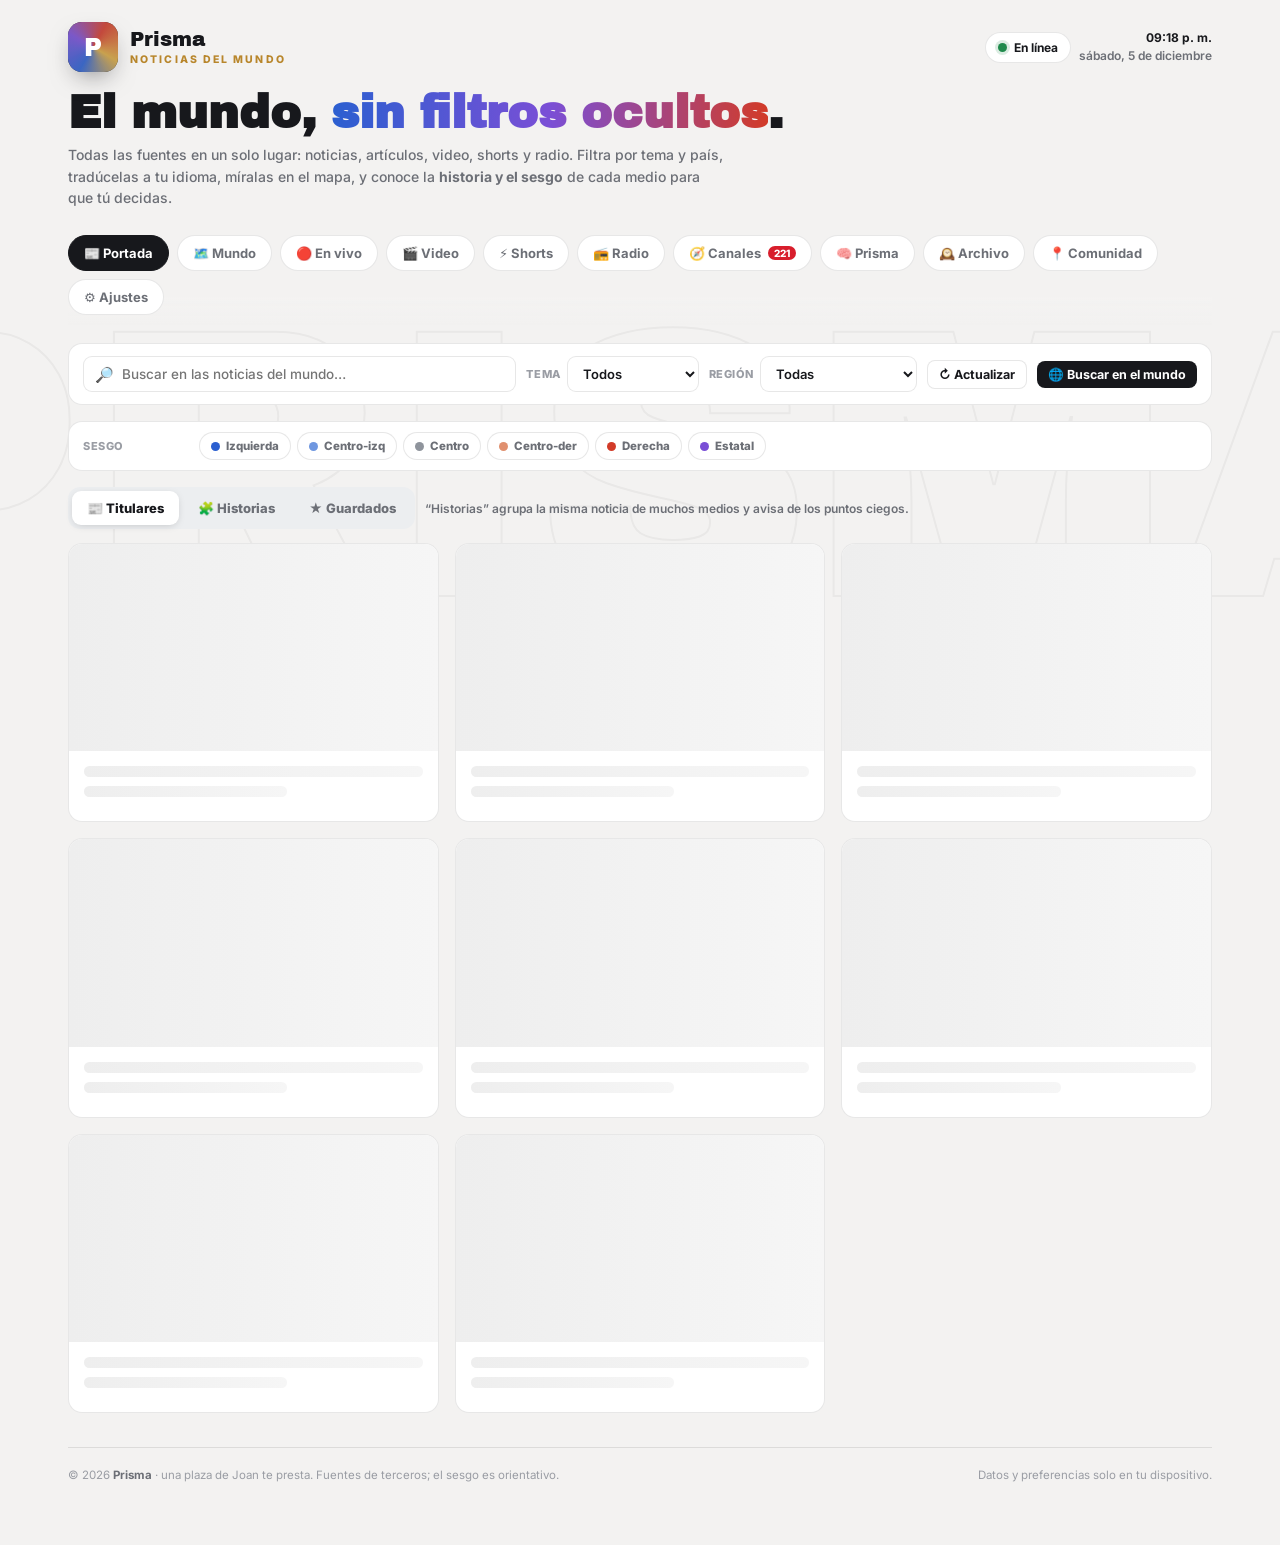
==== commit 100471f2: "En vivo: television de noticias 24 horas, con el sesgo de quien emite Prisma ya tenia radio en direc" ====
--- a/noticias.html
+++ b/noticias.html
@@ -48,6 +48,7 @@
   <div class="tabs" id="tabs">
     <button class="tab on" data-v="portada">📰 Portada</button>
     <button class="tab" data-v="mundo">🗺️ Mundo</button>
+    <button class="tab" data-v="envivo">🔴 En vivo</button>
     <button class="tab" data-v="video">🎬 Video</button>
     <button class="tab" data-v="shorts">⚡ Shorts</button>
     <button class="tab" data-v="radio">📻 Radio</button>
@@ -139,6 +140,27 @@
     </div>
   </section>
 
+  <!-- ===================== EN VIVO ===================== -->
+  <section class="view" id="v-envivo">
+    <div class="filters">
+      <div class="fgroup"><span>Idioma</span>
+        <select class="sel" id="fLiveLang">
+          <option value="">Todos</option>
+          <option value="es">🗣️ Español</option>
+          <option value="en">Inglés</option>
+          <option value="otros">Otros idiomas</option>
+        </select>
+      </div>
+      <span style="font-size:12px;color:var(--gris);font-weight:600">Canales de noticias que emiten sin parar. Toca uno y se abre aquí mismo.</span>
+    </div>
+    <div class="livegrid" id="livelist"></div>
+    <div style="margin-top:16px;font-size:11.5px;color:var(--gris);font-weight:600;line-height:1.5">
+      Cada tarjeta lleva el <b>sesgo del medio que emite</b>, igual que en la Portada: ver televisión también es elegir quién te la cuenta.
+      Los días al aire son los que lleva esa señal encendida sin cortarse — es la prueba de que es un canal continuo y no una transmisión suelta.
+      Si un canal para su emisión, el reproductor lo dirá.
+    </div>
+  </section>
+
   <!-- ===================== VIDEO ===================== -->
   <section class="view" id="v-video">
     <div class="filters">
--- a/estilos.css
+++ b/estilos.css
@@ -152,6 +152,20 @@
   .pp-h{font-weight:900;font-size:13.5px;margin-bottom:6px}
   .pp-h .c{font-size:11px;color:#6c6f76;font-weight:700}
   .pp-it{display:block;padding:5px 0;border-top:1px solid #eee;font-weight:600;color:#17181c;line-height:1.35}
+
+  /* ---- en vivo (televisión) ---- */
+  .livegrid{display:grid;grid-template-columns:repeat(auto-fill,minmax(250px,1fr));gap:14px}
+  .live{background:#fff;border:1px solid var(--linea);border-left:3px solid var(--rojo);border-radius:var(--r);padding:14px 15px;cursor:pointer;transition:.15s;display:flex;flex-direction:column;gap:9px}
+  .live:hover{transform:translateY(-3px);box-shadow:0 18px 38px -24px rgba(23,24,28,.5)}
+  .live .lv-top{display:flex;align-items:center;gap:7px;min-width:0}
+  .live .lv-dot{width:8px;height:8px;border-radius:50%;background:var(--rojo);flex:none;animation:latido 1.7s infinite}
+  @keyframes latido{0%,100%{opacity:1}50%{opacity:.2}}
+  .live .lv-nm{font-weight:800;font-size:14px;line-height:1.25;min-width:0}
+  .live .lv-meta{font-size:11px;color:var(--gris);font-weight:700;display:flex;align-items:center;gap:6px;flex-wrap:wrap}
+  .live .lv-visto{font-size:11.5px;color:var(--gris);line-height:1.35;display:-webkit-box;-webkit-line-clamp:2;-webkit-box-orient:vertical;overflow:hidden}
+  .live .lv-pie{margin-top:auto;display:flex;align-items:center;justify-content:space-between;gap:8px;padding-top:2px}
+  .live .lv-antig{font-size:10.5px;color:var(--gris-claro);font-weight:700}
+  .live .lv-ver{font-size:12px;font-weight:800;color:var(--negro)}
 
   /* ---- video / shorts ---- */
   .vgrid{display:grid;grid-template-columns:repeat(auto-fill,minmax(280px,1fr));gap:16px}
@@ -352,7 +366,7 @@
 
   @media(max-width:640px){
     .wrap{padding:16px 13px 60px}
-    .feedgrid,.vgrid,.changrid,.radiolist{grid-template-columns:1fr}
+    .feedgrid,.vgrid,.changrid,.radiolist,.livegrid{grid-template-columns:1fr}
     .clock{display:none}
     .tabs{gap:6px}
     .tab{padding:8px 12px;font-size:12.5px}
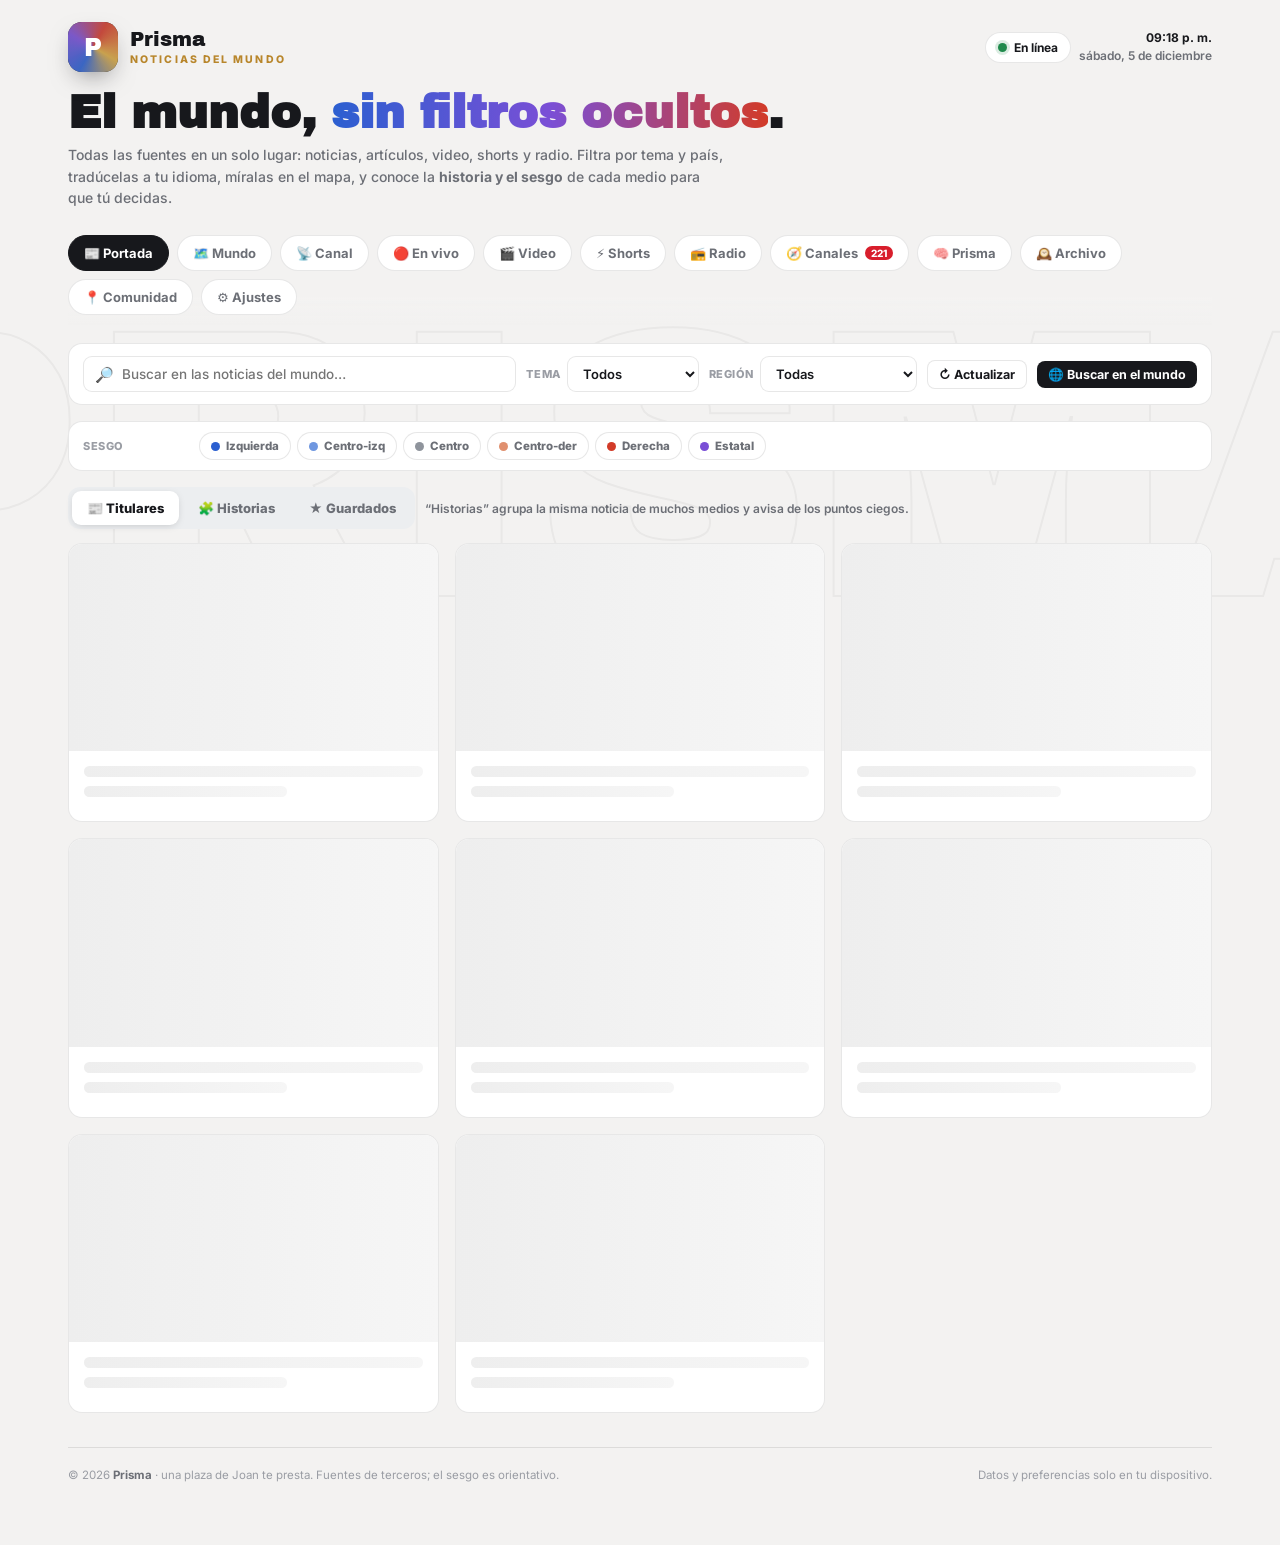
==== commit 7ba2e26a: "Canal: un reportero que no redacta, porque el que no redacta no puede mentir Pestana nueva: un notic" ====
--- a/noticias.html
+++ b/noticias.html
@@ -48,6 +48,7 @@
   <div class="tabs" id="tabs">
     <button class="tab on" data-v="portada">📰 Portada</button>
     <button class="tab" data-v="mundo">🗺️ Mundo</button>
+    <button class="tab" data-v="canal">📡 Canal</button>
     <button class="tab" data-v="envivo">🔴 En vivo</button>
     <button class="tab" data-v="video">🎬 Video</button>
     <button class="tab" data-v="shorts">⚡ Shorts</button>
@@ -140,6 +141,48 @@
     </div>
   </section>
 
+  <!-- ===================== CANAL (reportero automático) ===================== -->
+  <section class="view" id="v-canal">
+    <div class="canal-wrap">
+      <div class="canal-tele">
+        <div class="canal-video" id="canalVideo">
+          <div class="canal-apagado" id="canalApagado">
+            <div class="ic">📡</div>
+            <p>El canal lee en voz alta las noticias que más medios están cubriendo ahora mismo.<br>
+               <b>Nadie elige por ti:</b> abre la historia con más fuentes independientes, y se ve por qué.</p>
+            <button class="btn btn-negro" id="btnCanalOn">▶ Entrar al canal</button>
+            <div class="canal-nota">El navegador exige que toques para permitir el sonido.</div>
+          </div>
+        </div>
+        <div class="canal-aviso" id="canalAviso" hidden></div>
+      </div>
+
+      <div class="canal-guion">
+        <div class="canal-vivo"><span class="lv-dot"></span> EN EL AIRE <span class="canal-reloj" id="canalReloj"></span></div>
+        <div id="canalLineas" class="canal-lineas"></div>
+        <div class="canal-mandos" id="canalMandos" hidden>
+          <button class="btn btn-ghost btn-sm" id="btnCanalPausa">⏸ Pausar</button>
+          <button class="btn btn-ghost btn-sm" id="btnCanalSalta">⏭ Siguiente historia</button>
+          <div class="fgroup" style="margin-left:auto"><span>Voz</span>
+            <select class="sel" id="canalVoz"></select>
+          </div>
+          <button class="btn btn-ghost btn-sm" id="btnCanalVoces">¿Voz robótica?</button>
+        </div>
+      </div>
+    </div>
+
+    <div class="canal-porque" id="canalPorque" hidden></div>
+
+    <div class="canal-pie">
+      <b>Cómo se elige lo que suena, sin que intervenga nadie.</b>
+      El canal agrupa los titulares que hablan del mismo hecho y los ordena por
+      <b>cuántos medios independientes lo cubren</b>, de cuántos países y de cuántas posiciones del espectro,
+      dando más peso a lo más reciente. Con los mismos titulares, el resultado siempre es el mismo.
+      <b>El reportero no redacta: cita.</b> Lo que oyes entre comillas es el titular literal del medio, sin reescribir,
+      y detrás va siempre quién lo publicó y cómo está clasificado. Prisma no añade hechos.
+    </div>
+  </section>
+
   <!-- ===================== EN VIVO ===================== -->
   <section class="view" id="v-envivo">
     <div class="filters">
--- a/estilos.css
+++ b/estilos.css
@@ -152,6 +152,36 @@
   .pp-h{font-weight:900;font-size:13.5px;margin-bottom:6px}
   .pp-h .c{font-size:11px;color:#6c6f76;font-weight:700}
   .pp-it{display:block;padding:5px 0;border-top:1px solid #eee;font-weight:600;color:#17181c;line-height:1.35}
+
+  /* ---- canal (reportero automático) ---- */
+  .canal-wrap{display:grid;grid-template-columns:minmax(0,1.35fr) minmax(0,1fr);gap:16px;align-items:start}
+  .canal-tele{min-width:0}
+  .canal-video{position:relative;aspect-ratio:16/9;background:#0c0d10;border-radius:var(--r);overflow:hidden;border:1px solid var(--linea)}
+  .canal-video iframe{position:absolute;inset:0;width:100%;height:100%;border:0}
+  .canal-apagado{position:absolute;inset:0;display:flex;flex-direction:column;align-items:center;justify-content:center;gap:12px;text-align:center;padding:22px;color:#e9eaec}
+  .canal-apagado .ic{font-size:40px}
+  .canal-apagado p{font-size:13px;line-height:1.5;max-width:44ch;color:#c8cace}
+  .canal-nota{font-size:11px;color:#8b8e95}
+  /* la etiqueta es obligatoria: el video es la señal del canal, NO imagen de la noticia que suena */
+  .canal-aviso{margin-top:8px;font-size:11.5px;color:var(--gris);font-weight:600;line-height:1.45;
+    background:var(--hueso);border:1px solid var(--linea);border-left:3px solid var(--ambar);border-radius:10px;padding:8px 11px}
+  .canal-guion{min-width:0;display:flex;flex-direction:column;gap:11px}
+  .canal-vivo{display:flex;align-items:center;gap:8px;font-size:11px;font-weight:800;letter-spacing:.08em;color:var(--rojo)}
+  .canal-reloj{margin-left:auto;color:var(--gris-claro);font-weight:700;letter-spacing:0}
+  .canal-lineas{display:flex;flex-direction:column;gap:9px;min-height:190px}
+  .canal-linea{font-size:13.5px;line-height:1.5;color:var(--gris);padding-left:11px;border-left:2px solid transparent;transition:.2s}
+  .canal-linea.on{color:var(--negro);font-weight:700;border-left-color:var(--rojo)}
+  .canal-linea .qui{display:block;font-size:11px;font-weight:700;color:var(--gris-claro);margin-top:3px}
+  .canal-linea.cabecera{font-size:12px;font-weight:800;text-transform:uppercase;letter-spacing:.05em;color:var(--gris-claro)}
+  .canal-linea.ciego{background:#fff7ed;border-left-color:var(--ambar);border-radius:0 8px 8px 0;padding:7px 11px}
+  .canal-mandos{display:flex;align-items:center;gap:9px;flex-wrap:wrap;padding-top:4px;border-top:1px solid var(--linea)}
+  .canal-porque{margin-top:16px;background:#fff;border:1px solid var(--linea);border-left:3px solid var(--oro);border-radius:var(--r);padding:14px 16px}
+  .canal-porque h4{font-size:12px;font-weight:800;text-transform:uppercase;letter-spacing:.05em;color:var(--gris-claro);margin-bottom:9px}
+  .canal-porque .cifras{display:flex;gap:20px;flex-wrap:wrap;margin-bottom:10px}
+  .canal-porque .cifra b{display:block;font-size:21px;font-weight:900;line-height:1}
+  .canal-porque .cifra span{font-size:11px;color:var(--gris);font-weight:700}
+  .canal-porque .quienes{font-size:11.5px;color:var(--gris);line-height:1.6}
+  .canal-pie{margin-top:16px;font-size:11.5px;color:var(--gris);font-weight:600;line-height:1.6}
 
   /* ---- en vivo (televisión) ---- */
   .livegrid{display:grid;grid-template-columns:repeat(auto-fill,minmax(250px,1fr));gap:14px}
@@ -366,7 +396,7 @@
 
   @media(max-width:640px){
     .wrap{padding:16px 13px 60px}
-    .feedgrid,.vgrid,.changrid,.radiolist,.livegrid{grid-template-columns:1fr}
+    .feedgrid,.vgrid,.changrid,.radiolist,.livegrid,.canal-wrap{grid-template-columns:1fr}
     .clock{display:none}
     .tabs{gap:6px}
     .tab{padding:8px 12px;font-size:12.5px}
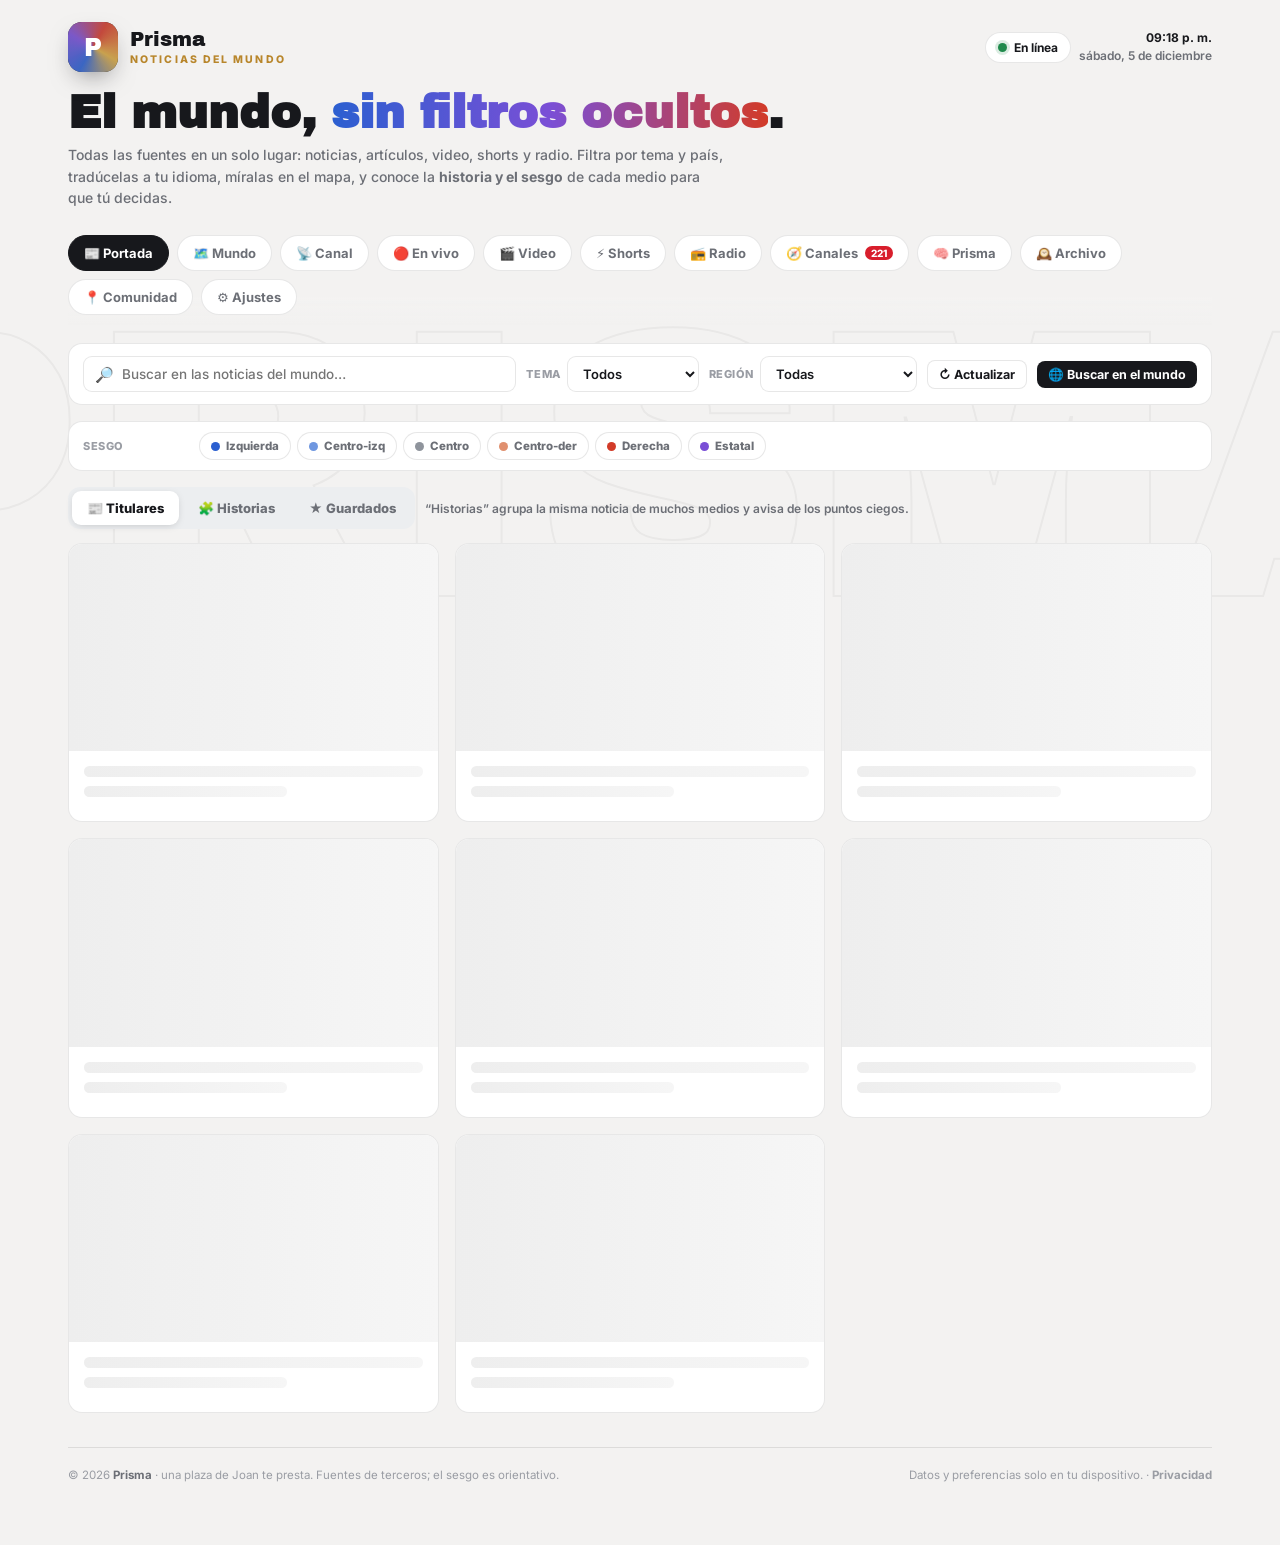
==== commit cb652c82: "Ficha para Google Play, y arreglar el boton que prometia mas de lo que borraba Google exige una poli" ====
--- a/noticias.html
+++ b/noticias.html
@@ -12,7 +12,7 @@
 <meta name="apple-mobile-web-app-title" content="Prisma">
 <link rel="icon" type="image/png" href="[data-uri]">
 <link rel="apple-touch-icon" href="[data-uri]">
-<link rel="manifest" href="data:application/json,%7B%22name%22%3A%22Prisma%20%C2%B7%20Noticias%20del%20mundo%22%2C%22short_name%22%3A%22Prisma%22%2C%22start_url%22%3A%22.%2Fnoticias.html%22%2C%22scope%22%3A%22.%2F%22%2C%22display%22%3A%22standalone%22%2C%22background_color%22%3A%22%2317181c%22%2C%22theme_color%22%3A%22%2317181c%22%2C%22icons%22%3A%5B%7B%22src%22%3A%22data%3Aimage%2Fpng%3Bbase64%2CiVBORw0KGgoAAAANSUhEUgAAAgAAAAIACAYAAAD0eNT6AAAOfUlEQVR42u3WwWkCURSGUbswCwsIWEIgrViSmywtwHJCdlYTWxDhwcz9zuI0cN8w%2F3c4fpz%2BAYCWgyMAgAAAAAQAACAAAAABAAAIAABAAAAAAgAAEAAAgAAAAAQAACAAAAABAAAIAABAAACvety%2F3QEEADB15N%2FlfiAAgMjoiwEQAIDhFwIgAID6%2BIsAEABAcPiFAAgAID7%2BIgAEABAdfxEAAgCIjr8IAAEARMdfBIAAAKLjLwJAAADR8RcBIAAAAQAIAKAy%2FiIABAAQHX8RAAIAEACAAAAq4y8CQAAAAgAQAIAAAAQAMHb8RQAIAEAAAAIAEACAAAAEACAAAAEACAAQAAIAEAAgAAQAIADA%2BIsAQACACDD%[base64]%2B4IAAIaOvDgAAQAYfTEAAgAw%2FEIABABg%2BIUACADA%2BIsAEACA8RcBIACA8vALARAAQHz8RQAIACA6%2FiIABAAIAAEACAAw%2FiIAEABg%2FEUAIADA%2BIsAQACAABAAgAAA4y8CAAEAAkAAAAIAjL8IAAQACAABAAIAEAACAAQAYPxFAAgAQAAIABAAgAAQACAAAAEgAEAAAAJAAIAAAASAAAABAAIAAQACAIw%[base64]%2BV3GQFAJQD%2Bvj6X8Z9CALDJka%2FGgUHvBcDKkRcHCABGj%2F6kGDDojQDY4uiLAQQAux%2F%2BPYeAQZ8dAHsafiGAADD8YwgAAWD4hQACgNj47yUCDPq8AJg0%2FiJAAGD8RYAAEADR8RcBAgDDLwQEgAAIDr8QEAAYfxEgAARAfPxFgADA%2BIsAASAAouMvAgQAAkAACAABIAAQABh%2FESAAWgFQHn8RIAAw%2FiJAACQDwPiLAAGA8RcBAiAWAEZfBAgABIAAEAACAAEgADD%2BIkAATA8AYy8CBAACQAAIAAGAABAAGH8RIACmB4CRFwECAAEgAASAAEAACAAEgAAQAAIAASAAMP4iQACMCwDjLgIEAAJAAAgAAYAAEAAIAAEgAAQAAkAAIAAEgAAQAAIAAYAAEAACQAAIAAQAAkAACAABIAAQAAgAASAABIAAQABg%[base64]%[base64]%2F%2BvjY5QAAAABJRU5ErkJggg%3D%3D%22%2C%22sizes%22%3A%22512x512%22%2C%22type%22%3A%22image%2Fpng%22%2C%22purpose%22%3A%22any%20maskable%22%7D%5D%7D">
+<link rel="manifest" href="manifest.webmanifest">
 <link rel="preconnect" href="https://fonts.googleapis.com">
 <link rel="preconnect" href="https://fonts.gstatic.com" crossorigin>
 <link rel="stylesheet" href="https://fonts.googleapis.com/css2?family=Archivo+Black&family=Inter:wght@400..900&family=JetBrains+Mono:wght@500..700&display=swap" media="print" onload="this.media='all'">
@@ -544,7 +544,7 @@
 
   <footer>
     <div>© <span id="yr"></span> <b>Prisma</b> · una plaza de Joan te presta. Fuentes de terceros; el sesgo es orientativo.</div>
-    <div>Datos y preferencias solo en tu dispositivo.</div>
+    <div>Datos y preferencias solo en tu dispositivo. · <a href="privacidad.html" style="color:inherit;font-weight:700">Privacidad</a></div>
   </footer>
 
 </div>
--- a/estilos.css
+++ b/estilos.css
@@ -399,5 +399,20 @@
     .feedgrid,.vgrid,.changrid,.radiolist,.livegrid,.canal-wrap{grid-template-columns:1fr}
     .clock{display:none}
     .tabs{gap:6px}
-    .tab{padding:8px 12px;font-size:12.5px}
+    /* Un dedo no es un ratón. Antes esto ENCOGÍA las pestañas en el móvil
+       (34 px de alto), justo al revés de lo que hace falta: Apple y Google piden
+       44 px mínimo para que algo se pueda tocar sin fallar. Medido en 375 px. */
+    .tab{padding:12px 14px;font-size:13px;min-height:44px;display:inline-flex;align-items:center}
+    .segbtn,.bchip,.btn-sm,.btn{min-height:40px;display:inline-flex;align-items:center;justify-content:center}
+    /* los tres enlaces del pie de cada tarjeta (traducir, compartir, abrir) y la
+       estrella de guardar: se tocan a diario, tienen que dar dónde apretar */
+    .art-foot .lnk{padding:8px 4px;min-height:40px;display:inline-flex;align-items:center}
+    .bookmark{min-width:40px;min-height:40px;display:inline-flex;align-items:center;justify-content:center}
+    /* el texto más pequeño de la interfaz se queda corto en una pantalla de mano */
+    .art-src,.vcard .vs,.rstat .rmeta,.live .lv-meta{font-size:12px}
   }
+  /* En un móvil de verdad (no un navegador estrecho) el dedo manda siempre */
+  @media(pointer:coarse){
+    .tab{min-height:44px}
+    button,.segbtn{touch-action:manipulation}
+  }
